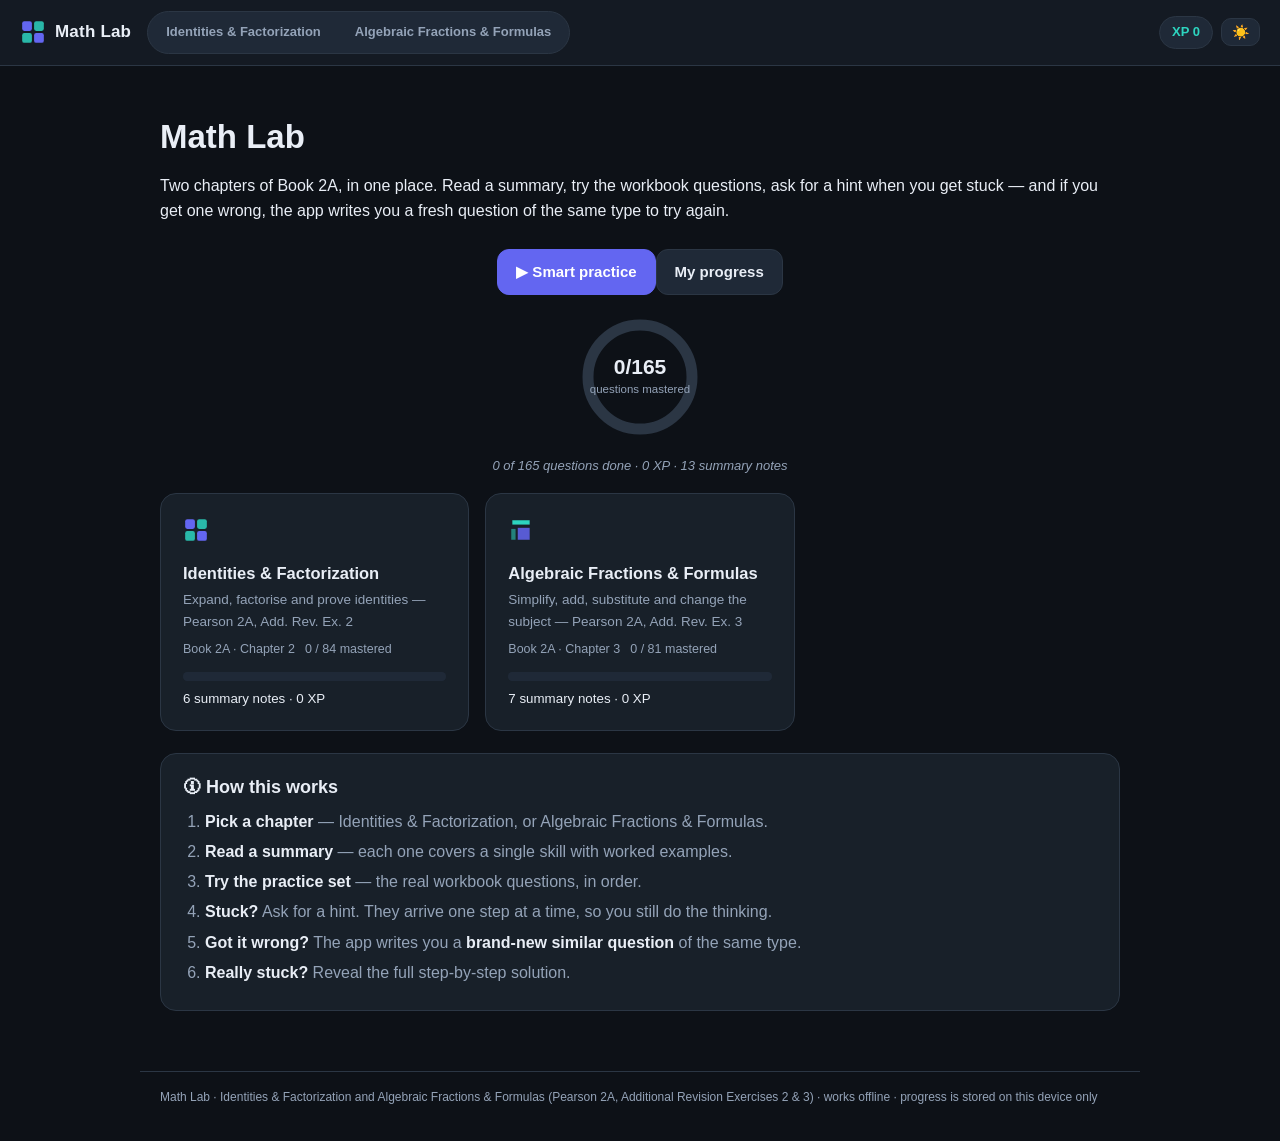
==== index.html @ 317069db "Math Lab: Identities & Factorization + Algebraic Fractions in one site Merges the two chapter apps i" ====
<!DOCTYPE html>
<html lang="en">
<head>
<meta charset="UTF-8">
<meta name="viewport" content="width=device-width, initial-scale=1.0">
<meta name="description" content="Math Lab — practise Identities &amp; Factorization and Algebraic Fractions &amp; Formulas (Pearson 2A) with summaries, hints, step-by-step solutions and auto-generated similar questions. Works completely offline.">
<title>Math Lab — Identities &amp; Algebraic Fractions</title>
<!-- generated by tools/build_single.py — edit index.dev.html + src/ instead -->
<style>@font-face{font-display:block;font-family:KaTeX_AMS;font-style:normal;font-weight:400;src:url([data-uri]) format("woff2"),url(fonts/KaTeX_AMS-Regular.woff) format("woff"),url(fonts/KaTeX_AMS-Regular.ttf) format("truetype")}@font-face{font-display:block;font-family:KaTeX_Caligraphic;font-style:normal;font-weight:700;src:url([data-uri]) format("woff2"),url(fonts/KaTeX_Caligraphic-Bold.woff) format("woff"),url(fonts/KaTeX_Caligraphic-Bold.ttf) format("truetype")}@font-face{font-display:block;font-family:KaTeX_Caligraphic;font-style:normal;font-weight:400;src:url([data-uri]) format("woff2"),url(fonts/KaTeX_Caligraphic-Regular.woff) format("woff"),url(fonts/KaTeX_Caligraphic-Regular.ttf) format("truetype")}@font-face{font-display:block;font-family:KaTeX_Fraktur;font-style:normal;font-weight:700;src:url([data-uri]) format("woff2"),url(fonts/KaTeX_Fraktur-Bold.woff) format("woff"),url(fonts/KaTeX_Fraktur-Bold.ttf) format("truetype")}@font-face{font-display:block;font-family:KaTeX_Fraktur;font-style:normal;font-weight:400;src:url([data-uri]) format("woff2"),url(fonts/KaTeX_Fraktur-Regular.woff) format("woff"),url(fonts/KaTeX_Fraktur-Regular.ttf) format("truetype")}@font-face{font-display:block;font-family:KaTeX_Main;font-style:normal;font-weight:700;src:url([data-uri]) format("woff2"),url(fonts/KaTeX_Main-Bold.woff) format("woff"),url(fonts/KaTeX_Main-Bold.ttf) format("truetype")}@font-face{font-display:block;font-family:KaTeX_Main;font-style:italic;font-weight:700;src:url([data-uri]) format("woff2"),url(fonts/KaTeX_Main-BoldItalic.woff) format("woff"),url(fonts/KaTeX_Main-BoldItalic.ttf) format("truetype")}@font-face{font-display:block;font-family:KaTeX_Main;font-style:italic;font-weight:400;src:url([data-uri]) format("woff2"),url(fonts/KaTeX_Main-Italic.woff) format("woff"),url(fonts/KaTeX_Main-Italic.ttf) format("truetype")}@font-face{font-display:block;font-family:KaTeX_Main;font-style:normal;font-weight:400;src:url([data-uri]) format("woff2"),url(fonts/KaTeX_Main-Regular.woff) format("woff"),url(fonts/KaTeX_Main-Regular.ttf) format("truetype")}@font-face{font-display:block;font-family:KaTeX_Math;font-style:italic;font-weight:700;src:url([data-uri]) format("woff2"),url(fonts/KaTeX_Math-BoldItalic.woff) format("woff"),url(fonts/KaTeX_Math-BoldItalic.ttf) format("truetype")}@font-face{font-display:block;font-family:KaTeX_Math;font-style:italic;font-weight:400;src:url([data-uri]) format("woff2"),url(fonts/KaTeX_Math-Italic.woff) format("woff"),url(fonts/KaTeX_Math-Italic.ttf) format("truetype")}@font-face{font-display:block;font-family:"KaTeX_SansSerif";font-style:normal;font-weight:700;src:url([data-uri]) format("woff2"),url(fonts/KaTeX_SansSerif-Bold.woff) format("woff"),url(fonts/KaTeX_SansSerif-Bold.ttf) format("truetype")}@font-face{font-display:block;font-family:"KaTeX_SansSerif";font-style:italic;font-weight:400;src:url([data-uri]) format("woff2"),url(fonts/KaTeX_SansSerif-Italic.woff) format("woff"),url(fonts/KaTeX_SansSerif-Italic.ttf) format("truetype")}@font-face{font-display:block;font-family:"KaTeX_SansSerif";font-style:normal;font-weight:400;src:url([data-uri]) format("woff2"),url(fonts/KaTeX_SansSerif-Regular.woff) format("woff"),url(fonts/KaTeX_SansSerif-Regular.ttf) format("truetype")}@font-face{font-display:block;font-family:KaTeX_Script;font-style:normal;font-weight:400;src:url([data-uri]) format("woff2"),url(fonts/KaTeX_Script-Regular.woff) format("woff"),url(fonts/KaTeX_Script-Regular.ttf) format("truetype")}@font-face{font-display:block;font-family:KaTeX_Size1;font-style:normal;font-weight:400;src:url([data-uri]) format("woff2"),url(fonts/KaTeX_Size1-Regular.woff) format("woff"),url(fonts/KaTeX_Size1-Regular.ttf) format("truetype")}@font-face{font-display:block;font-family:KaTeX_Size2;font-style:normal;font-weight:400;src:url([data-uri]) format("woff2"),url(fonts/KaTeX_Size2-Regular.woff) format("woff"),url(fonts/KaTeX_Size2-Regular.ttf) format("truetype")}@font-face{font-display:block;font-family:KaTeX_Size3;font-style:normal;font-weight:400;src:url([data-uri]) format("woff2"),url(fonts/KaTeX_Size3-Regular.woff) format("woff"),url(fonts/KaTeX_Size3-Regular.ttf) format("truetype")}@font-face{font-display:block;font-family:KaTeX_Size4;font-style:normal;font-weight:400;src:url([data-uri]) format("woff2"),url(fonts/KaTeX_Size4-Regular.woff) format("woff"),url(fonts/KaTeX_Size4-Regular.ttf) format("truetype")}@font-face{font-display:block;font-family:KaTeX_Typewriter;font-style:normal;font-weight:400;src:url([data-uri]) format("woff2"),url(fonts/KaTeX_Typewriter-Regular.woff) format("woff"),url(fonts/KaTeX_Typewriter-Regular.ttf) format("truetype")}.katex{font:normal 1.21em KaTeX_Main,Times New Roman,serif;line-height:1.2;position:relative;text-indent:0;text-rendering:auto}.katex *{-ms-high-contrast-adjust:none!important;border-color:currentColor}.katex .katex-version:after{content:"0.16.47"}.katex .katex-mathml{border:0;-webkit-clip-path:inset(50%);clip-path:inset(50%);height:1px;overflow:hidden;padding:0;position:absolute;width:1px}.katex .katex-html>.newline{display:block}.katex .base{position:relative;white-space:nowrap;width:-webkit-min-content;width:-moz-min-content;width:min-content}.katex .base,.katex .strut{display:inline-block}.katex .textbf{font-weight:700}.katex .textit{font-style:italic}.katex .textrm{font-family:KaTeX_Main}.katex .textsf{font-family:KaTeX_SansSerif}.katex .texttt{font-family:KaTeX_Typewriter}.katex .mathnormal{font-family:KaTeX_Math;font-style:italic}.katex .mathit{font-family:KaTeX_Main;font-style:italic}.katex .mathrm{font-style:normal}.katex .mathbf{font-family:KaTeX_Main;font-weight:700}.katex .boldsymbol{font-family:KaTeX_Math;font-style:italic;font-weight:700}.katex .amsrm,.katex .mathbb,.katex .textbb{font-family:KaTeX_AMS}.katex .mathcal{font-family:KaTeX_Caligraphic}.katex .mathfrak,.katex .textfrak{font-family:KaTeX_Fraktur}.katex .mathboldfrak,.katex .textboldfrak{font-family:KaTeX_Fraktur;font-weight:700}.katex .mathtt{font-family:KaTeX_Typewriter}.katex .mathscr,.katex .textscr{font-family:KaTeX_Script}.katex .mathsf,.katex .textsf{font-family:KaTeX_SansSerif}.katex .mathboldsf,.katex .textboldsf{font-family:KaTeX_SansSerif;font-weight:700}.katex .mathitsf,.katex .mathsfit,.katex .textitsf{font-family:KaTeX_SansSerif;font-style:italic}.katex .mainrm{font-family:KaTeX_Main;font-style:normal}.katex .vlist-t{border-collapse:collapse;display:inline-table;table-layout:fixed}.katex .vlist-r{display:table-row}.katex .vlist{display:table-cell;position:relative;vertical-align:bottom}.katex .vlist>span{display:block;height:0;position:relative}.katex .vlist>span>span{display:inline-block}.katex .vlist>span>.pstrut{overflow:hidden;width:0}.katex .vlist-t2{margin-right:-2px}.katex .vlist-s{display:table-cell;font-size:1px;min-width:2px;vertical-align:bottom;width:2px}.katex .vbox{align-items:baseline;display:inline-flex;flex-direction:column}.katex .hbox{width:100%}.katex .hbox,.katex .thinbox{display:inline-flex;flex-direction:row}.katex .thinbox{max-width:0;width:0}.katex .msupsub{text-align:left}.katex .mfrac>span>span{text-align:center}.katex .mfrac .frac-line{border-bottom-style:solid;display:inline-block;width:100%}.katex .hdashline,.katex .hline,.katex .mfrac .frac-line,.katex .overline .overline-line,.katex .rule,.katex .underline .underline-line{min-height:1px}.katex .mspace{display:inline-block}.katex .smash{display:inline;line-height:0}.katex .clap,.katex .llap,.katex .rlap{position:relative;width:0}.katex .clap>.inner,.katex .llap>.inner,.katex .rlap>.inner{position:absolute}.katex .clap>.fix,.katex .llap>.fix,.katex .rlap>.fix{display:inline-block}.katex .llap>.inner{right:0}.katex .clap>.inner,.katex .rlap>.inner{left:0}.katex .clap>.inner>span{margin-left:-50%;margin-right:50%}.katex .rule{border:0 solid;display:inline-block;position:relative}.katex .hline,.katex .overline .overline-line,.katex .underline .underline-line{border-bottom-style:solid;display:inline-block;width:100%}.katex .hdashline{border-bottom-style:dashed;display:inline-block;width:100%}.katex .sqrt>.root{margin-left:.2777777778em;margin-right:-.5555555556em}.katex .fontsize-ensurer.reset-size1.size1,.katex .sizing.reset-size1.size1{font-size:1em}.katex .fontsize-ensurer.reset-size1.size2,.katex .sizing.reset-size1.size2{font-size:1.2em}.katex .fontsize-ensurer.reset-size1.size3,.katex .sizing.reset-size1.size3{font-size:1.4em}.katex .fontsize-ensurer.reset-size1.size4,.katex .sizing.reset-size1.size4{font-size:1.6em}.katex .fontsize-ensurer.reset-size1.size5,.katex .sizing.reset-size1.size5{font-size:1.8em}.katex .fontsize-ensurer.reset-size1.size6,.katex .sizing.reset-size1.size6{font-size:2em}.katex .fontsize-ensurer.reset-size1.size7,.katex .sizing.reset-size1.size7{font-size:2.4em}.katex .fontsize-ensurer.reset-size1.size8,.katex .sizing.reset-size1.size8{font-size:2.88em}.katex .fontsize-ensurer.reset-size1.size9,.katex .sizing.reset-size1.size9{font-size:3.456em}.katex .fontsize-ensurer.reset-size1.size10,.katex .sizing.reset-size1.size10{font-size:4.148em}.katex .fontsize-ensurer.reset-size1.size11,.katex .sizing.reset-size1.size11{font-size:4.976em}.katex .fontsize-ensurer.reset-size2.size1,.katex .sizing.reset-size2.size1{font-size:.8333333333em}.katex .fontsize-ensurer.reset-size2.size2,.katex .sizing.reset-size2.size2{font-size:1em}.katex .fontsize-ensurer.reset-size2.size3,.katex .sizing.reset-size2.size3{font-size:1.1666666667em}.katex .fontsize-ensurer.reset-size2.size4,.katex .sizing.reset-size2.size4{font-size:1.3333333333em}.katex .fontsize-ensurer.reset-size2.size5,.katex .sizing.reset-size2.size5{font-size:1.5em}.katex .fontsize-ensurer.reset-size2.size6,.katex .sizing.reset-size2.size6{font-size:1.6666666667em}.katex .fontsize-ensurer.reset-size2.size7,.katex .sizing.reset-size2.size7{font-size:2em}.katex .fontsize-ensurer.reset-size2.size8,.katex .sizing.reset-size2.size8{font-size:2.4em}.katex .fontsize-ensurer.reset-size2.size9,.katex .sizing.reset-size2.size9{font-size:2.88em}.katex .fontsize-ensurer.reset-size2.size10,.katex .sizing.reset-size2.size10{font-size:3.4566666667em}.katex .fontsize-ensurer.reset-size2.size11,.katex .sizing.reset-size2.size11{font-size:4.1466666667em}.katex .fontsize-ensurer.reset-size3.size1,.katex .sizing.reset-size3.size1{font-size:.7142857143em}.katex .fontsize-ensurer.reset-size3.size2,.katex .sizing.reset-size3.size2{font-size:.8571428571em}.katex .fontsize-ensurer.reset-size3.size3,.katex .sizing.reset-size3.size3{font-size:1em}.katex .fontsize-ensurer.reset-size3.size4,.katex .sizing.reset-size3.size4{font-size:1.1428571429em}.katex .fontsize-ensurer.reset-size3.size5,.katex .sizing.reset-size3.size5{font-size:1.2857142857em}.katex .fontsize-ensurer.reset-size3.size6,.katex .sizing.reset-size3.size6{font-size:1.4285714286em}.katex .fontsize-ensurer.reset-size3.size7,.katex .sizing.reset-size3.size7{font-size:1.7142857143em}.katex .fontsize-ensurer.reset-size3.size8,.katex .sizing.reset-size3.size8{font-size:2.0571428571em}.katex .fontsize-ensurer.reset-size3.size9,.katex .sizing.reset-size3.size9{font-size:2.4685714286em}.katex .fontsize-ensurer.reset-size3.size10,.katex .sizing.reset-size3.size10{font-size:2.9628571429em}.katex .fontsize-ensurer.reset-size3.size11,.katex .sizing.reset-size3.size11{font-size:3.5542857143em}.katex .fontsize-ensurer.reset-size4.size1,.katex .sizing.reset-size4.size1{font-size:.625em}.katex .fontsize-ensurer.reset-size4.size2,.katex .sizing.reset-size4.size2{font-size:.75em}.katex .fontsize-ensurer.reset-size4.size3,.katex .sizing.reset-size4.size3{font-size:.875em}.katex .fontsize-ensurer.reset-size4.size4,.katex .sizing.reset-size4.size4{font-size:1em}.katex .fontsize-ensurer.reset-size4.size5,.katex .sizing.reset-size4.size5{font-size:1.125em}.katex .fontsize-ensurer.reset-size4.size6,.katex .sizing.reset-size4.size6{font-size:1.25em}.katex .fontsize-ensurer.reset-size4.size7,.katex .sizing.reset-size4.size7{font-size:1.5em}.katex .fontsize-ensurer.reset-size4.size8,.katex .sizing.reset-size4.size8{font-size:1.8em}.katex .fontsize-ensurer.reset-size4.size9,.katex .sizing.reset-size4.size9{font-size:2.16em}.katex .fontsize-ensurer.reset-size4.size10,.katex .sizing.reset-size4.size10{font-size:2.5925em}.katex .fontsize-ensurer.reset-size4.size11,.katex .sizing.reset-size4.size11{font-size:3.11em}.katex .fontsize-ensurer.reset-size5.size1,.katex .sizing.reset-size5.size1{font-size:.5555555556em}.katex .fontsize-ensurer.reset-size5.size2,.katex .sizing.reset-size5.size2{font-size:.6666666667em}.katex .fontsize-ensurer.reset-size5.size3,.katex .sizing.reset-size5.size3{font-size:.7777777778em}.katex .fontsize-ensurer.reset-size5.size4,.katex .sizing.reset-size5.size4{font-size:.8888888889em}.katex .fontsize-ensurer.reset-size5.size5,.katex .sizing.reset-size5.size5{font-size:1em}.katex .fontsize-ensurer.reset-size5.size6,.katex .sizing.reset-size5.size6{font-size:1.1111111111em}.katex .fontsize-ensurer.reset-size5.size7,.katex .sizing.reset-size5.size7{font-size:1.3333333333em}.katex .fontsize-ensurer.reset-size5.size8,.katex .sizing.reset-size5.size8{font-size:1.6em}.katex .fontsize-ensurer.reset-size5.size9,.katex .sizing.reset-size5.size9{font-size:1.92em}.katex .fontsize-ensurer.reset-size5.size10,.katex .sizing.reset-size5.size10{font-size:2.3044444444em}.katex .fontsize-ensurer.reset-size5.size11,.katex .sizing.reset-size5.size11{font-size:2.7644444444em}.katex .fontsize-ensurer.reset-size6.size1,.katex .sizing.reset-size6.size1{font-size:.5em}.katex .fontsize-ensurer.reset-size6.size2,.katex .sizing.reset-size6.size2{font-size:.6em}.katex .fontsize-ensurer.reset-size6.size3,.katex .sizing.reset-size6.size3{font-size:.7em}.katex .fontsize-ensurer.reset-size6.size4,.katex .sizing.reset-size6.size4{font-size:.8em}.katex .fontsize-ensurer.reset-size6.size5,.katex .sizing.reset-size6.size5{font-size:.9em}.katex .fontsize-ensurer.reset-size6.size6,.katex .sizing.reset-size6.size6{font-size:1em}.katex .fontsize-ensurer.reset-size6.size7,.katex .sizing.reset-size6.size7{font-size:1.2em}.katex .fontsize-ensurer.reset-size6.size8,.katex .sizing.reset-size6.size8{font-size:1.44em}.katex .fontsize-ensurer.reset-size6.size9,.katex .sizing.reset-size6.size9{font-size:1.728em}.katex .fontsize-ensurer.reset-size6.size10,.katex .sizing.reset-size6.size10{font-size:2.074em}.katex .fontsize-ensurer.reset-size6.size11,.katex .sizing.reset-size6.size11{font-size:2.488em}.katex .fontsize-ensurer.reset-size7.size1,.katex .sizing.reset-size7.size1{font-size:.4166666667em}.katex .fontsize-ensurer.reset-size7.size2,.katex .sizing.reset-size7.size2{font-size:.5em}.katex .fontsize-ensurer.reset-size7.size3,.katex .sizing.reset-size7.size3{font-size:.5833333333em}.katex .fontsize-ensurer.reset-size7.size4,.katex .sizing.reset-size7.size4{font-size:.6666666667em}.katex .fontsize-ensurer.reset-size7.size5,.katex .sizing.reset-size7.size5{font-size:.75em}.katex .fontsize-ensurer.reset-size7.size6,.katex .sizing.reset-size7.size6{font-size:.8333333333em}.katex .fontsize-ensurer.reset-size7.size7,.katex .sizing.reset-size7.size7{font-size:1em}.katex .fontsize-ensurer.reset-size7.size8,.katex .sizing.reset-size7.size8{font-size:1.2em}.katex .fontsize-ensurer.reset-size7.size9,.katex .sizing.reset-size7.size9{font-size:1.44em}.katex .fontsize-ensurer.reset-size7.size10,.katex .sizing.reset-size7.size10{font-size:1.7283333333em}.katex .fontsize-ensurer.reset-size7.size11,.katex .sizing.reset-size7.size11{font-size:2.0733333333em}.katex .fontsize-ensurer.reset-size8.size1,.katex .sizing.reset-size8.size1{font-size:.3472222222em}.katex .fontsize-ensurer.reset-size8.size2,.katex .sizing.reset-size8.size2{font-size:.4166666667em}.katex .fontsize-ensurer.reset-size8.size3,.katex .sizing.reset-size8.size3{font-size:.4861111111em}.katex .fontsize-ensurer.reset-size8.size4,.katex .sizing.reset-size8.size4{font-size:.5555555556em}.katex .fontsize-ensurer.reset-size8.size5,.katex .sizing.reset-size8.size5{font-size:.625em}.katex .fontsize-ensurer.reset-size8.size6,.katex .sizing.reset-size8.size6{font-size:.6944444444em}.katex .fontsize-ensurer.reset-size8.size7,.katex .sizing.reset-size8.size7{font-size:.8333333333em}.katex .fontsize-ensurer.reset-size8.size8,.katex .sizing.reset-size8.size8{font-size:1em}.katex .fontsize-ensurer.reset-size8.size9,.katex .sizing.reset-size8.size9{font-size:1.2em}.katex .fontsize-ensurer.reset-size8.size10,.katex .sizing.reset-size8.size10{font-size:1.4402777778em}.katex .fontsize-ensurer.reset-size8.size11,.katex .sizing.reset-size8.size11{font-size:1.7277777778em}.katex .fontsize-ensurer.reset-size9.size1,.katex .sizing.reset-size9.size1{font-size:.2893518519em}.katex .fontsize-ensurer.reset-size9.size2,.katex .sizing.reset-size9.size2{font-size:.3472222222em}.katex .fontsize-ensurer.reset-size9.size3,.katex .sizing.reset-size9.size3{font-size:.4050925926em}.katex .fontsize-ensurer.reset-size9.size4,.katex .sizing.reset-size9.size4{font-size:.462962963em}.katex .fontsize-ensurer.reset-size9.size5,.katex .sizing.reset-size9.size5{font-size:.5208333333em}.katex .fontsize-ensurer.reset-size9.size6,.katex .sizing.reset-size9.size6{font-size:.5787037037em}.katex .fontsize-ensurer.reset-size9.size7,.katex .sizing.reset-size9.size7{font-size:.6944444444em}.katex .fontsize-ensurer.reset-size9.size8,.katex .sizing.reset-size9.size8{font-size:.8333333333em}.katex .fontsize-ensurer.reset-size9.size9,.katex .sizing.reset-size9.size9{font-size:1em}.katex .fontsize-ensurer.reset-size9.size10,.katex .sizing.reset-size9.size10{font-size:1.2002314815em}.katex .fontsize-ensurer.reset-size9.size11,.katex .sizing.reset-size9.size11{font-size:1.4398148148em}.katex .fontsize-ensurer.reset-size10.size1,.katex .sizing.reset-size10.size1{font-size:.2410800386em}.katex .fontsize-ensurer.reset-size10.size2,.katex .sizing.reset-size10.size2{font-size:.2892960463em}.katex .fontsize-ensurer.reset-size10.size3,.katex .sizing.reset-size10.size3{font-size:.337512054em}.katex .fontsize-ensurer.reset-size10.size4,.katex .sizing.reset-size10.size4{font-size:.3857280617em}.katex .fontsize-ensurer.reset-size10.size5,.katex .sizing.reset-size10.size5{font-size:.4339440694em}.katex .fontsize-ensurer.reset-size10.size6,.katex .sizing.reset-size10.size6{font-size:.4821600771em}.katex .fontsize-ensurer.reset-size10.size7,.katex .sizing.reset-size10.size7{font-size:.5785920926em}.katex .fontsize-ensurer.reset-size10.size8,.katex .sizing.reset-size10.size8{font-size:.6943105111em}.katex .fontsize-ensurer.reset-size10.size9,.katex .sizing.reset-size10.size9{font-size:.8331726133em}.katex .fontsize-ensurer.reset-size10.size10,.katex .sizing.reset-size10.size10{font-size:1em}.katex .fontsize-ensurer.reset-size10.size11,.katex .sizing.reset-size10.size11{font-size:1.1996142719em}.katex .fontsize-ensurer.reset-size11.size1,.katex .sizing.reset-size11.size1{font-size:.2009646302em}.katex .fontsize-ensurer.reset-size11.size2,.katex .sizing.reset-size11.size2{font-size:.2411575563em}.katex .fontsize-ensurer.reset-size11.size3,.katex .sizing.reset-size11.size3{font-size:.2813504823em}.katex .fontsize-ensurer.reset-size11.size4,.katex .sizing.reset-size11.size4{font-size:.3215434084em}.katex .fontsize-ensurer.reset-size11.size5,.katex .sizing.reset-size11.size5{font-size:.3617363344em}.katex .fontsize-ensurer.reset-size11.size6,.katex .sizing.reset-size11.size6{font-size:.4019292605em}.katex .fontsize-ensurer.reset-size11.size7,.katex .sizing.reset-size11.size7{font-size:.4823151125em}.katex .fontsize-ensurer.reset-size11.size8,.katex .sizing.reset-size11.size8{font-size:.578778135em}.katex .fontsize-ensurer.reset-size11.size9,.katex .sizing.reset-size11.size9{font-size:.6945337621em}.katex .fontsize-ensurer.reset-size11.size10,.katex .sizing.reset-size11.size10{font-size:.8336012862em}.katex .fontsize-ensurer.reset-size11.size11,.katex .sizing.reset-size11.size11{font-size:1em}.katex .delimsizing.size1{font-family:KaTeX_Size1}.katex .delimsizing.size2{font-family:KaTeX_Size2}.katex .delimsizing.size3{font-family:KaTeX_Size3}.katex .delimsizing.size4{font-family:KaTeX_Size4}.katex .delimsizing.mult .delim-size1>span{font-family:KaTeX_Size1}.katex .delimsizing.mult .delim-size4>span{font-family:KaTeX_Size4}.katex .nulldelimiter{display:inline-block;width:.12em}.katex .delimcenter,.katex .op-symbol{position:relative}.katex .op-symbol.small-op{font-family:KaTeX_Size1}.katex .op-symbol.large-op{font-family:KaTeX_Size2}.katex .accent>.vlist-t,.katex .op-limits>.vlist-t{text-align:center}.katex .accent .accent-body{position:relative}.katex .accent .accent-body:not(.accent-full){width:0}.katex .overlay{display:block}.katex .mtable .vertical-separator{display:inline-block;min-width:1px}.katex .mtable .arraycolsep{display:inline-block}.katex .mtable .col-align-c>.vlist-t{text-align:center}.katex .mtable .col-align-l>.vlist-t{text-align:left}.katex .mtable .col-align-r>.vlist-t{text-align:right}.katex .svg-align{text-align:left}.katex svg{fill:currentColor;stroke:currentColor;display:block;height:inherit;position:absolute;width:100%}.katex svg path{stroke:none}.katex svg{fill-rule:nonzero;fill-opacity:1;stroke-width:1;stroke-linecap:butt;stroke-linejoin:miter;stroke-miterlimit:4;stroke-dasharray:none;stroke-dashoffset:0;stroke-opacity:1}.katex img{border-style:none;max-height:none;max-width:none;min-height:0;min-width:0}.katex .stretchy{display:block;overflow:hidden;position:relative;width:100%}.katex .stretchy:after,.katex .stretchy:before{content:""}.katex .hide-tail{overflow:hidden;position:relative;width:100%}.katex .halfarrow-left{left:0;overflow:hidden;position:absolute;width:50.2%}.katex .halfarrow-right{overflow:hidden;position:absolute;right:0;width:50.2%}.katex .brace-left{left:0;overflow:hidden;position:absolute;width:25.1%}.katex .brace-center{left:25%;overflow:hidden;position:absolute;width:50%}.katex .brace-right{overflow:hidden;position:absolute;right:0;width:25.1%}.katex .x-arrow-pad{padding:0 .5em}.katex .cd-arrow-pad{padding:0 .55556em 0 .27778em}.katex .mover,.katex .munder,.katex .x-arrow{text-align:center}.katex .boxpad{padding:0 .3em}.katex .fbox,.katex .fcolorbox{border:.04em solid;box-sizing:border-box}.katex .cancel-pad{padding:0 .2em}.katex .cancel-lap{margin-left:-.2em;margin-right:-.2em}.katex .sout{border-bottom-style:solid;border-bottom-width:.08em}.katex .angl{border-right:.049em solid;border-top:.049em solid;box-sizing:border-box;margin-right:.03889em}.katex .anglpad{padding:0 .03889em}.katex .eqn-num:before{content:"(" counter(katexEqnNo) ")";counter-increment:katexEqnNo}.katex .mml-eqn-num:before{content:"(" counter(mmlEqnNo) ")";counter-increment:mmlEqnNo}.katex .mtr-glue{width:50%}.katex .cd-vert-arrow{display:inline-block;position:relative}.katex .cd-label-left{display:inline-block;position:absolute;right:calc(50% + .3em);text-align:left}.katex .cd-label-right{display:inline-block;left:calc(50% + .3em);position:absolute;text-align:right}.katex-display{display:block;margin:1em 0;text-align:center}.katex-display>.katex{display:block;text-align:center;white-space:nowrap}.katex-display>.katex>.katex-html{display:block;position:relative}.katex-display>.katex>.katex-html>.tag{position:absolute;right:0}.katex-display.leqno>.katex>.katex-html>.tag{left:0;right:auto}.katex-display.fleqn>.katex{padding-left:2em;text-align:left}body{counter-reset:katexEqnNo mmlEqnNo}
</style>
<style>/* ==================== Fraction Lab styles ==================== */
:root {
  --bg: #0d1117; --bg2: #141a23; --card: #182029; --card2: #1f2937;
  --fg: #e9eef6; --fg2: #94a3b8; --line: #2b3644;
  --acc: #6366f1; --acc2: #2dd4bf; --ok: #34d399; --bad: #fb7185; --warn: #fbbf24;
  --radius: 16px;
}
[data-theme="light"] {
  --bg: #f3f6fb; --bg2: #ffffff; --card: #ffffff; --card2: #eef2f9;
  --fg: #17212f; --fg2: #5a6b82; --line: #dbe3ef;
  --acc: #4f46e5; --acc2: #0d9488; --ok: #059669; --bad: #e11d48; --warn: #b45309;
}
* { box-sizing: border-box; }
html, body { margin: 0; padding: 0; }
body {
  background: var(--bg); color: var(--fg);
  font-family: -apple-system, "SF Pro Text", "Segoe UI", "PingFang HK", "Helvetica Neue", Arial, sans-serif;
  line-height: 1.58; min-height: 100vh;
  -webkit-font-smoothing: antialiased;
}
a { color: var(--acc2); text-decoration: none; }
strong { color: var(--fg); }
h1, h2, h3 { line-height: 1.25; }

/* ---------- top bar ---------- */
.topbar {
  display: flex; align-items: center; gap: 16px;
  padding: 11px 20px; background: var(--bg2);
  border-bottom: 1px solid var(--line);
  position: sticky; top: 0; z-index: 20;
}
.logo { display: flex; align-items: center; gap: 9px; font-weight: 800; font-size: 17px; color: var(--fg); letter-spacing: .2px; flex-shrink: 0; }
.topnav { display: flex; gap: 3px; flex: 1; overflow-x: auto; }
.navlink { padding: 7px 13px; border-radius: 10px; color: var(--fg2); font-weight: 600; font-size: 14px; white-space: nowrap; }
.navlink:hover { color: var(--fg); background: var(--card2); }
.navlink.active { color: var(--fg); background: var(--card2); }
.topright { display: flex; align-items: center; gap: 8px; }
.chip { background: var(--card2); border: 1px solid var(--line); padding: 5px 12px; border-radius: 99px; font-weight: 700; font-size: 13px; color: var(--acc2); white-space: nowrap; }
.theme-btn { background: var(--card2); border: 1px solid var(--line); border-radius: 10px; padding: 5px 10px; cursor: pointer; font-size: 14px; color: var(--fg); }
.theme-btn:hover { border-color: var(--acc); }

/* ---------- layout ---------- */
.content { max-width: 1000px; margin: 0 auto; padding: 24px 20px 60px; }
.foot { max-width: 1000px; margin: 0 auto; padding: 16px 20px 34px; color: var(--fg2); font-size: 12px; border-top: 1px solid var(--line); }

/* ---------- buttons ---------- */
.btn {
  background: var(--card2); color: var(--fg); border: 1px solid var(--line);
  padding: 10px 18px; border-radius: 12px; font-size: 15px; font-weight: 600;
  cursor: pointer; transition: transform .06s, filter .15s, border-color .15s;
  font-family: inherit;
}
.btn:hover { filter: brightness(1.12); border-color: var(--acc); }
.btn:active { transform: scale(.97); }
.btn.primary { background: var(--acc); border-color: var(--acc); color: #fff; }
.btn.teal { background: var(--acc2); border-color: var(--acc2); color: #05231f; }
.btn.big { font-size: 16.5px; padding: 13px 24px; }
.btn.small { padding: 7px 13px; font-size: 13.5px; }
.btn.ghost { background: transparent; }
.btn.yes { border-color: var(--ok); color: var(--ok); background: transparent; }
.btn.no { border-color: var(--bad); color: var(--bad); background: transparent; }
.btn.hint { border-color: var(--warn); color: var(--warn); background: transparent; }
.btn:disabled { opacity: .45; cursor: default; filter: none; border-color: var(--line); }
.btn-row { display: flex; gap: 10px; flex-wrap: wrap; margin-top: 14px; }

/* ---------- hero / home ---------- */
.hero { padding: 26px 0 6px; }
.hero h1 { font-size: 33px; margin: 0 0 10px; }
.hero-sub { color: var(--fg2); font-size: 17px; max-width: 640px; margin: 0 0 18px; }
@media (max-width: 700px) { .hero h1 { font-size: 26px; } .hero-sub { font-size: 15.5px; } }
.home-ring { text-align: center; color: var(--fg2); font-size: 13px; margin: 6px 0 4px; }
.home-cols { display: grid; grid-template-columns: 1fr 1fr; gap: 18px; margin-top: 22px; }
@media (max-width: 760px) { .home-cols { grid-template-columns: 1fr; } }
.how { margin-top: 22px; }
.how ol { color: var(--fg2); padding-left: 22px; margin: 8px 0 0; }
.how li { margin-bottom: 5px; }
.how li b { color: var(--fg); }

/* ---------- cards ---------- */
.card { background: var(--card); border: 1px solid var(--line); border-radius: var(--radius); padding: 20px 22px; }
.card h2 { margin: 2px 0 10px; font-size: 18px; }
.list-row { display: flex; gap: 12px; align-items: flex-start; padding: 10px 8px; border-radius: 11px; color: var(--fg); }
.list-row:hover { background: var(--card2); }
.list-row .ic { font-size: 20px; margin-top: 1px; flex-shrink: 0; }
.list-row small { color: var(--fg2); font-size: 13px; }
.list-row .nm { font-weight: 700; font-size: 14.5px; }

/* ---------- level pills ---------- */
.set-lvl { display: inline-block; font-size: 11px; font-weight: 800; padding: 3px 9px; border-radius: 99px; letter-spacing: .3px; }
.lvl1 { background: color-mix(in srgb, var(--acc2) 18%, transparent); color: var(--acc2); }
.lvl2 { background: color-mix(in srgb, var(--bad) 16%, transparent); color: var(--bad); }

/* ---------- learn ---------- */
.page-title { font-size: 26px; margin: 4px 0 4px; }
.backlink { font-size: 14px; font-weight: 600; }
.page-sub { color: var(--fg2); margin-top: 2px; }
.learn-grid { display: grid; grid-template-columns: repeat(auto-fill, minmax(285px, 1fr)); gap: 16px; margin-top: 16px; }
.learn-card { display: block; color: var(--fg); transition: transform .1s, border-color .15s; }
.learn-card:hover { transform: translateY(-2px); border-color: var(--acc); }
.learn-card h3 { margin: 8px 0 6px; font-size: 16.5px; }
.learn-card p { color: var(--fg2); font-size: 13.5px; margin: 0 0 8px; }
.learn-ic { font-size: 26px; }
.learn-nav { display: flex; justify-content: space-between; gap: 12px; margin-top: 26px; }
.note-h { color: var(--acc2); margin: 22px 0 2px; font-size: 16px; }
.note-p { color: var(--fg); margin: 4px 0; }
.note-p.muted { color: var(--fg2); }
.formula {
  background: var(--card2); border: 1px solid var(--line); border-left: 4px solid var(--acc2);
  padding: 12px 18px; border-radius: 11px; font-size: 18px; margin: 10px 0; overflow-x: auto;
}
.example { background: var(--card2); border-radius: 11px; padding: 12px 16px; margin: 12px 0; border: 1px solid var(--line); }
.ex-label { font-size: 11px; font-weight: 800; text-transform: uppercase; letter-spacing: .9px; color: var(--acc2); margin-bottom: 5px; }

/* ---------- practice grid ---------- */
.prac-grid { display: grid; grid-template-columns: repeat(auto-fill, minmax(300px, 1fr)); gap: 16px; margin-top: 18px; }
.set-card { display: block; color: var(--fg); transition: transform .1s, border-color .15s; }
.set-card:hover { transform: translateY(-2px); border-color: var(--acc); }
.set-card h3 { margin: 6px 0 6px; font-size: 16.5px; }
.set-card p { color: var(--fg2); font-size: 13.5px; margin: 0 0 10px; }
.set-meta { display: flex; align-items: center; gap: 10px; font-size: 12.5px; color: var(--fg2); }
.qgrid { display: grid; grid-template-columns: repeat(auto-fill, minmax(155px, 1fr)); gap: 10px; margin-top: 16px; }
.qcell { background: var(--card); border: 1.5px solid var(--line); border-radius: 12px; padding: 13px; color: var(--fg); font-weight: 700; font-size: 15px; text-align: left; cursor: pointer; font-family: inherit; }
.qcell:hover { border-color: var(--acc); }
.qcell.done { border-color: color-mix(in srgb, var(--ok) 55%, transparent); }
.qcell.tried { border-color: color-mix(in srgb, var(--warn) 55%, transparent); }
.qn { display: block; margin-bottom: 5px; }
.mini-preview { display: block; font-weight: 400; font-size: 12.5px; color: var(--fg2); overflow: hidden; text-overflow: ellipsis; white-space: nowrap; }
.badge { font-size: 11px; font-weight: 700; padding: 2px 8px; border-radius: 99px; }
.badge.ok { background: color-mix(in srgb, var(--ok) 16%, transparent); color: var(--ok); }
.badge.mid { background: color-mix(in srgb, var(--acc2) 16%, transparent); color: var(--acc2); }
.badge.bad { background: color-mix(in srgb, var(--warn) 16%, transparent); color: var(--warn); }

/* ---------- question view ---------- */
.qwrap { max-width: 800px; margin: 0 auto; }
.crumb { color: var(--fg2); font-size: 13.5px; margin-bottom: 10px; }
.qcard { padding: 26px 30px; }
@media (max-width: 620px) { .qcard { padding: 20px 17px; } }
.skill-tag { display: inline-block; font-size: 11.5px; font-weight: 700; letter-spacing: .4px; color: var(--acc2); background: color-mix(in srgb, var(--acc2) 14%, transparent); padding: 4px 11px; border-radius: 99px; margin-bottom: 12px; }
.sim-banner { background: color-mix(in srgb, var(--acc) 16%, transparent); border: 1px solid var(--acc); padding: 10px 14px; border-radius: 12px; margin-bottom: 14px; font-size: 14.5px; }
.retry-banner { background: color-mix(in srgb, var(--warn) 12%, transparent); border: 1px solid color-mix(in srgb, var(--warn) 50%, transparent); padding: 9px 14px; border-radius: 12px; margin-bottom: 14px; font-size: 14px; }
.qtext { margin: 8px 0 6px; }
.qctx { color: var(--fg2); font-size: 15.5px; margin: 0 0 10px; }
.qdir { font-size: 15.5px; margin: 0 0 4px; }
.qmath { font-size: 1.5em; margin: 12px 0 6px; overflow-x: auto; padding: 3px 0; }
.answer-zone { margin-top: 16px; }

/* answer inputs */
.mcq-list { display: grid; grid-template-columns: 1fr 1fr; gap: 10px; }
@media (max-width: 620px) { .mcq-list { grid-template-columns: 1fr; } }
.mcq-opt { text-align: left; background: var(--card2); border: 1.5px solid var(--line); color: var(--fg); padding: 13px 16px; border-radius: 12px; cursor: pointer; font-size: 16px; font-family: inherit; }
.mcq-opt:hover:not(:disabled) { border-color: var(--acc); }
.mcq-opt:disabled { cursor: default; }
.mcq-opt.picked-wrong { border-color: var(--bad); background: color-mix(in srgb, var(--bad) 10%, transparent); }
.mcq-opt.reveal-ok { border-color: var(--ok); background: color-mix(in srgb, var(--ok) 12%, transparent); }
.opt-letter { font-weight: 800; color: var(--acc2); margin-right: 9px; }
.ans-row { display: flex; gap: 10px; align-items: center; flex-wrap: wrap; }
.textin-box { display: flex; flex-direction: column; gap: 9px; max-width: 600px; }
.ans-in { padding: 12px 15px; font-size: 17px; border-radius: 12px; border: 1.5px solid var(--line); background: var(--bg2); color: var(--fg); font-family: ui-monospace, "SF Mono", Menlo, Consolas, monospace; width: 100%; }
.ans-in:focus { outline: none; border-color: var(--acc); }
.preview { min-height: 46px; background: var(--card2); border: 1px dashed var(--line); border-radius: 11px; padding: 9px 14px; font-size: 15px; color: var(--fg2); display: flex; align-items: center; }
.tips { font-size: 12.5px; color: var(--fg2); margin-top: 4px; }

/* hints & feedback */
.hint-zone { margin-top: 4px; }
.hint { background: color-mix(in srgb, var(--warn) 9%, transparent); border: 1px solid color-mix(in srgb, var(--warn) 45%, transparent); padding: 10px 14px; border-radius: 12px; margin: 8px 0; font-size: 15px; animation: pop .22s; }
.feedback { margin-top: 12px; }
.fb { border-radius: 14px; padding: 16px 18px; animation: pop .22s; }
.fb-ok { background: color-mix(in srgb, var(--ok) 10%, transparent); border: 1px solid color-mix(in srgb, var(--ok) 45%, transparent); }
.fb-bad { background: color-mix(in srgb, var(--bad) 8%, transparent); border: 1px solid color-mix(in srgb, var(--bad) 40%, transparent); }
.fb-title { font-weight: 800; font-size: 16.5px; margin-bottom: 3px; }
.fb-sub { color: var(--fg2); font-size: 13.5px; margin: 8px 0 0; }
.fb-ans { margin-top: 10px; font-size: 17px; }
@keyframes pop { from { opacity: 0; transform: translateY(5px); } to { opacity: 1; transform: none; } }

/* steps */
.step-zone { margin-top: 14px; }
.steps-box { background: var(--card2); border: 1px solid var(--line); border-radius: 14px; padding: 16px 20px; }
.steps-title { font-size: 11px; font-weight: 800; letter-spacing: 1px; text-transform: uppercase; color: var(--acc2); margin-bottom: 6px; }
.step { border-left: 3px solid var(--acc); padding: 6px 0 6px 14px; margin: 10px 0; animation: pop .22s; }
.step-note { color: var(--fg2); font-size: 13.5px; }

/* progress dots */
.setbar { display: flex; gap: 7px; justify-content: center; margin-top: 18px; flex-wrap: wrap; }
.dot { width: 31px; height: 31px; border-radius: 50%; display: flex; align-items: center; justify-content: center; font-size: 12px; font-weight: 700; background: var(--card2); border: 1px solid var(--line); color: var(--fg2); }
.dot:hover { border-color: var(--acc); color: var(--fg); }
.dot.done { background: color-mix(in srgb, var(--ok) 18%, transparent); color: var(--ok); border-color: var(--ok); }
.dot.tried { border-color: color-mix(in srgb, var(--warn) 55%, transparent); color: var(--warn); }
.dot.cur { border-color: var(--acc); color: var(--fg); box-shadow: 0 0 0 2px color-mix(in srgb, var(--acc) 40%, transparent); }

/* ---------- progress page ---------- */
.prog-top { display: grid; grid-template-columns: repeat(4, 1fr); gap: 14px; margin: 14px 0; }
@media (max-width: 720px) { .prog-top { grid-template-columns: repeat(2, 1fr); } }
.stat { text-align: center; background: var(--card2); border: 1px solid var(--line); border-radius: 13px; padding: 14px 8px; }
.stat-num { font-size: 30px; font-weight: 800; color: var(--acc2); }
.stat-lbl { color: var(--fg2); font-size: 12.5px; }
.skill-row { display: grid; grid-template-columns: 210px 1fr 84px; gap: 12px; align-items: center; padding: 7px 0; }
@media (max-width: 620px) { .skill-row { grid-template-columns: 1fr; gap: 2px; } }
.skill-name { font-size: 14px; }
.skill-val { font-size: 12.5px; color: var(--fg2); text-align: right; }
progress { width: 100%; height: 9px; -webkit-appearance: none; appearance: none; border: none; border-radius: 99px; overflow: hidden; background: var(--card2); }
progress::-webkit-progress-bar { background: var(--card2); border-radius: 99px; }
progress::-webkit-progress-value { background: linear-gradient(90deg, var(--acc), var(--acc2)); border-radius: 99px; }
progress::-moz-progress-bar { background: var(--acc2); border-radius: 99px; }

/* ---------- math ---------- */
.katex { font-size: 1.06em; }
.qmath .katex { font-size: 1.02em; }
.math-display { margin: 12px 0; overflow-x: auto; padding: 2px 0; }
.math-display .katex-display { margin: 6px 0; }
.formula .katex { font-size: 1.05em; }
.katex-error { color: var(--bad); font-family: ui-monospace, monospace; font-size: .9em; }

/* ==========================================================================
   Identity chapter — widgets that only it uses
   (the merged sheet is built on the Fraction Lab design tokens, so these
   reuse the same variables rather than introducing new ones)
   ========================================================================== */

/* "find the constants" questions: A = ___, B = ___ */
.const-row { display: flex; gap: 14px; align-items: center; flex-wrap: wrap; }
.const-lab { display: flex; align-items: center; gap: 8px; font-size: 17px; }
.const-in {
  width: 92px; padding: 10px 12px; font-size: 17px; border-radius: 11px;
  border: 1.5px solid var(--line); background: var(--bg2); color: var(--fg);
  text-align: center; font-family: ui-monospace, "SF Mono", Menlo, Consolas, monospace;
}
.const-in.wide { width: 180px; text-align: left; }
.const-in:focus { outline: none; border-color: var(--acc); }

/* free-text answers (e.g. "state whether it is an identity, and why") */
.text-in {
  width: 100%; padding: 13px 15px; font-size: 17px; border-radius: 12px;
  border: 1.5px solid var(--line); background: var(--bg2); color: var(--fg);
  font-family: ui-monospace, "SF Mono", Menlo, Consolas, monospace;
}
.text-in:focus { outline: none; border-color: var(--acc); }

/* inline maths inside a paragraph */
.math-inline { white-space: nowrap; }

/* the Identity chapter labels solved cells "solved"; Fraction Lab uses "done" */
.qcell.solved { background: color-mix(in srgb, var(--ok) 12%, transparent); border-color: var(--ok); }
.qcell.solved .qn { color: var(--ok); }

/* reset-progress button */
.btn.danger { color: var(--bad); border-color: color-mix(in srgb, var(--bad) 45%, transparent); }
.btn.danger:hover { background: color-mix(in srgb, var(--bad) 12%, transparent); }

/* hero strip on the chapter home page */
.home-top { display: flex; justify-content: center; padding: 10px 0 4px; }

/* XP chip — same look as Fraction Lab's .chip */
.xp-chip {
  background: var(--card2); border: 1px solid var(--line); padding: 5px 12px;
  border-radius: 99px; font-weight: 700; font-size: 13px; color: var(--acc2);
  white-space: nowrap;
}

/* summary-note body copy */
.learn-body { font-size: 15.5px; line-height: 1.75; color: var(--fg); }
.learn-body p { margin: 0 0 12px; }
.learn-body strong { color: var(--fg); }
.learn-body em { color: var(--fg2); }

/* ==========================================================================
   Shell — chapter switcher shared by both chapters
   ========================================================================== */
.chap-switch { display: flex; gap: 6px; background: var(--card2); border: 1px solid var(--line); padding: 4px; border-radius: 99px; }
.chap-pill {
  padding: 6px 14px; border-radius: 99px; font-size: 13px; font-weight: 700;
  color: var(--fg2); white-space: nowrap; transition: background .15s, color .15s;
}
.chap-pill:hover { color: var(--fg); }
.chap-pill.on { background: var(--acc); color: #fff; }
.chapter-host { display: contents; }

@media (max-width: 780px) {
  .chap-switch { display: none; }
}
</style>
</head>
<body>
<div id="app"></div>
<script>!function(e,t){"object"==typeof exports&&"object"==typeof module?module.exports=t():"function"==typeof define&&define.amd?define([],t):"object"==typeof exports?exports.katex=t():e.katex=t()}("undefined"!=typeof self?self:this,function(){return function(){"use strict";var e={d:function(t,r){for(var n in r)e.o(r,n)&&!e.o(t,n)&&Object.defineProperty(t,n,{enumerable:!0,get:r[n]})},o:function(e,t){return Object.prototype.hasOwnProperty.call(e,t)}},t={};e.d(t,{default:function(){return ko}});class r extends Error{constructor(e,t){let n,o,s="KaTeX parse error: "+e;const i=t&&t.loc;if(i&&i.start<=i.end){const e=i.lexer.input;n=i.start,o=i.end,n===e.length?s+=" at end of input: ":s+=" at position "+(n+1)+": ";const t=e.slice(n,o).replace(/[^]/g,"$&\u0332");let r,l;r=n>15?"\u2026"+e.slice(n-15,n):e.slice(0,n),l=o+15<e.length?e.slice(o,o+15)+"\u2026":e.slice(o),s+=r+t+l}super(s),this.name="ParseError",this.position=void 0,this.length=void 0,this.rawMessage=void 0,Object.setPrototypeOf(this,r.prototype),this.position=n,null!=n&&null!=o&&(this.length=o-n),this.rawMessage=e}}var n=r;const o=/([A-Z])/g,s=e=>e.replace(o,"-$1").toLowerCase(),i={"&":"&amp;",">":"&gt;","<":"&lt;",'"':"&quot;","'":"&#x27;"},l=/[&><"']/g,a=e=>String(e).replace(l,e=>i[e]),c=e=>"ordgroup"===e.type||"color"===e.type?1===e.body.length?c(e.body[0]):e:"font"===e.type?c(e.body):e,h=new Set(["mathord","textord","atom"]),m=e=>h.has(c(e).type),u={displayMode:{type:"boolean",description:"Render math in display mode, which puts the math in display style (so \\int and \\sum are large, for example), and centers the math on the page on its own line.",cli:"-d, --display-mode"},output:{type:{enum:["htmlAndMathml","html","mathml"]},description:"Determines the markup language of the output.",cli:"-F, --format <type>"},leqno:{type:"boolean",description:"Render display math in leqno style (left-justified tags)."},fleqn:{type:"boolean",description:"Render display math flush left."},throwOnError:{type:"boolean",default:!0,cli:"-t, --no-throw-on-error",cliDescription:"Render errors (in the color given by --error-color) instead of throwing a ParseError exception when encountering an error."},errorColor:{type:"string",default:"#cc0000",cli:"-c, --error-color <color>",cliDescription:"A color string given in the format 'rgb' or 'rrggbb' (no #). This option determines the color of errors rendered by the -t option.",cliProcessor:e=>"#"+e},macros:{type:"object",cli:"-m, --macro <def>",cliDescription:"Define custom macro of the form '\\foo:expansion' (use multiple -m arguments for multiple macros).",cliDefault:[],cliProcessor:(e,t)=>(t.push(e),t)},minRuleThickness:{type:"number",description:"Specifies a minimum thickness, in ems, for fraction lines, `\\sqrt` top lines, `{array}` vertical lines, `\\hline`, `\\hdashline`, `\\underline`, `\\overline`, and the borders of `\\fbox`, `\\boxed`, and `\\fcolorbox`.",processor:e=>Math.max(0,e),cli:"--min-rule-thickness <size>",cliProcessor:parseFloat},colorIsTextColor:{type:"boolean",description:"Makes \\color behave like LaTeX's 2-argument \\textcolor, instead of LaTeX's one-argument \\color mode change.",cli:"-b, --color-is-text-color"},strict:{type:[{enum:["warn","ignore","error"]},"boolean","function"],description:"Turn on strict / LaTeX faithfulness mode, which throws an error if the input uses features that are not supported by LaTeX.",cli:"-S, --strict",cliDefault:!1},trust:{type:["boolean","function"],description:"Trust the input, enabling all HTML features such as \\url.",cli:"-T, --trust"},maxSize:{type:"number",default:1/0,description:"If non-zero, all user-specified sizes, e.g. in \\rule{500em}{500em}, will be capped to maxSize ems. Otherwise, elements and spaces can be arbitrarily large",processor:e=>Math.max(0,e),cli:"-s, --max-size <n>",cliProcessor:parseInt},maxExpand:{type:"number",default:1e3,description:"Limit the number of macro expansions to the specified number, to prevent e.g. infinite macro loops. If set to Infinity, the macro expander will try to fully expand as in LaTeX.",processor:e=>Math.max(0,e),cli:"-e, --max-expand <n>",cliProcessor:e=>"Infinity"===e?1/0:parseInt(e)},globalGroup:{type:"boolean",cli:!1}};function p(e){if(void 0!==e.default)return e.default;return function(e){if("string"!=typeof e)return e.enum[0];switch(e){case"boolean":return!1;case"string":return"";case"number":return 0;case"object":return{};default:throw new Error("Unexpected schema type; settings must declare an explicit default.")}}(Array.isArray(e.type)?e.type[0]:e.type)}function d(e,t,r,n){const o=r[t];e[t]=void 0!==o?n.processor?n.processor(o):o:p(n)}class g{constructor(e){void 0===e&&(e={}),this.displayMode=void 0,this.output=void 0,this.leqno=void 0,this.fleqn=void 0,this.throwOnError=void 0,this.errorColor=void 0,this.macros=void 0,this.minRuleThickness=void 0,this.colorIsTextColor=void 0,this.strict=void 0,this.trust=void 0,this.maxSize=void 0,this.maxExpand=void 0,this.globalGroup=void 0,e=e||{};for(const t of Object.keys(u)){const r=u[t];r&&d(this,t,e,r)}}reportNonstrict(e,t,r){let o=this.strict;if("function"==typeof o&&(o=o(e,t,r)),o&&"ignore"!==o){if(!0===o||"error"===o)throw new n("LaTeX-incompatible input and strict mode is set to 'error': "+t+" ["+e+"]",r);"warn"===o?"undefined"!=typeof console&&console.warn("LaTeX-incompatible input and strict mode is set to 'warn': "+t+" ["+e+"]"):"undefined"!=typeof console&&console.warn("LaTeX-incompatible input and strict mode is set to unrecognized '"+o+"': "+t+" ["+e+"]")}}useStrictBehavior(e,t,r){let n=this.strict;if("function"==typeof n)try{n=n(e,t,r)}catch(e){n="error"}return!(!n||"ignore"===n)&&(!0===n||"error"===n||("warn"===n?("undefined"!=typeof console&&console.warn("LaTeX-incompatible input and strict mode is set to 'warn': "+t+" ["+e+"]"),!1):("undefined"!=typeof console&&console.warn("LaTeX-incompatible input and strict mode is set to unrecognized '"+n+"': "+t+" ["+e+"]"),!1)))}isTrusted(e){if("url"in e&&e.url&&!e.protocol){const t=(e=>{const t=/^[\x00-\x20]*([^\\/#?]*?)(:|&#0*58|&#x0*3a|&colon)/i.exec(e);return t?":"!==t[2]?null:/^[a-zA-Z][a-zA-Z0-9+\-.]*$/.test(t[1])?t[1].toLowerCase():null:"_relative"})(e.url);if(null==t)return!1;e.protocol=t}const t="function"==typeof this.trust?this.trust(e):this.trust;return Boolean(t)}}class f{constructor(e,t,r){this.id=void 0,this.size=void 0,this.cramped=void 0,this.id=e,this.size=t,this.cramped=r}sup(){return b[y[this.id]]}sub(){return b[x[this.id]]}fracNum(){return b[w[this.id]]}fracDen(){return b[v[this.id]]}cramp(){return b[k[this.id]]}text(){return b[z[this.id]]}isTight(){return this.size>=2}}const b=[new f(0,0,!1),new f(1,0,!0),new f(2,1,!1),new f(3,1,!0),new f(4,2,!1),new f(5,2,!0),new f(6,3,!1),new f(7,3,!0)],y=[4,5,4,5,6,7,6,7],x=[5,5,5,5,7,7,7,7],w=[2,3,4,5,6,7,6,7],v=[3,3,5,5,7,7,7,7],k=[1,1,3,3,5,5,7,7],z=[0,1,2,3,2,3,2,3];var S={DISPLAY:b[0],TEXT:b[2],SCRIPT:b[4],SCRIPTSCRIPT:b[6]};const M=[{name:"latin",blocks:[[256,591],[768,879]]},{name:"cyrillic",blocks:[[1024,1279]]},{name:"armenian",blocks:[[1328,1423]]},{name:"brahmic",blocks:[[2304,4255]]},{name:"georgian",blocks:[[4256,4351]]},{name:"cjk",blocks:[[12288,12543],[19968,40879],[65280,65376]]},{name:"hangul",blocks:[[44032,55215]]}];const A=[];function T(e){for(let t=0;t<A.length;t+=2)if(e>=A[t]&&e<=A[t+1])return!0;return!1}M.forEach(e=>e.blocks.forEach(e=>A.push(...e)));const B=e=>e+" "+e,C=80,q={doubleleftarrow:"M262 157\nl10-10c34-36 62.7-77 86-123 3.3-8 5-13.3 5-16 0-5.3-6.7-8-20-8-7.3\n 0-12.2.5-14.5 1.5-2.3 1-4.8 4.5-7.5 10.5-49.3 97.3-121.7 169.3-217 216-28\n 14-57.3 25-88 33-6.7 2-11 3.8-13 5.5-2 1.7-3 4.2-3 7.5s1 5.8 3 7.5\nc2 1.7 6.3 3.5 13 5.5 68 17.3 128.2 47.8 180.5 91.5 52.3 43.7 93.8 96.2 124.5\n 157.5 9.3 8 15.3 12.3 18 13h6c12-.7 18-4 18-10 0-2-1.7-7-5-15-23.3-46-52-87\n-86-123l-10-10h399738v-40H218c328 0 0 0 0 0l-10-8c-26.7-20-65.7-43-117-69 2.7\n-2 6-3.7 10-5 36.7-16 72.3-37.3 107-64l10-8h399782v-40z\nm8 0v40h399730v-40zm0 194v40h399730v-40z",doublerightarrow:"M399738 392l\n-10 10c-34 36-62.7 77-86 123-3.3 8-5 13.3-5 16 0 5.3 6.7 8 20 8 7.3 0 12.2-.5\n 14.5-1.5 2.3-1 4.8-4.5 7.5-10.5 49.3-97.3 121.7-169.3 217-216 28-14 57.3-25 88\n-33 6.7-2 11-3.8 13-5.5 2-1.7 3-4.2 3-7.5s-1-5.8-3-7.5c-2-1.7-6.3-3.5-13-5.5-68\n-17.3-128.2-47.8-180.5-91.5-52.3-43.7-93.8-96.2-124.5-157.5-9.3-8-15.3-12.3-18\n-13h-6c-12 .7-18 4-18 10 0 2 1.7 7 5 15 23.3 46 52 87 86 123l10 10H0v40h399782\nc-328 0 0 0 0 0l10 8c26.7 20 65.7 43 117 69-2.7 2-6 3.7-10 5-36.7 16-72.3 37.3\n-107 64l-10 8H0v40zM0 157v40h399730v-40zm0 194v40h399730v-40z",leftarrow:"M400000 241H110l3-3c68.7-52.7 113.7-120\n 135-202 4-14.7 6-23 6-25 0-7.3-7-11-21-11-8 0-13.2.8-15.5 2.5-2.3 1.7-4.2 5.8\n-5.5 12.5-1.3 4.7-2.7 10.3-4 17-12 48.7-34.8 92-68.5 130S65.3 228.3 18 247\nc-10 4-16 7.7-18 11 0 8.7 6 14.3 18 17 47.3 18.7 87.8 47 121.5 85S196 441.3 208\n 490c.7 2 1.3 5 2 9s1.2 6.7 1.5 8c.3 1.3 1 3.3 2 6s2.2 4.5 3.5 5.5c1.3 1 3.3\n 1.8 6 2.5s6 1 10 1c14 0 21-3.7 21-11 0-2-2-10.3-6-25-20-79.3-65-146.7-135-202\n l-3-3h399890zM100 241v40h399900v-40z",leftbrace:"M6 548l-6-6v-35l6-11c56-104 135.3-181.3 238-232 57.3-28.7 117\n-45 179-50h399577v120H403c-43.3 7-81 15-113 26-100.7 33-179.7 91-237 174-2.7\n 5-6 9-10 13-.7 1-7.3 1-20 1H6z",leftbraceunder:"M0 6l6-6h17c12.688 0 19.313.3 20 1 4 4 7.313 8.3 10 13\n 35.313 51.3 80.813 93.8 136.5 127.5 55.688 33.7 117.188 55.8 184.5 66.5.688\n 0 2 .3 4 1 18.688 2.7 76 4.3 172 5h399450v120H429l-6-1c-124.688-8-235-61.7\n-331-161C60.687 138.7 32.312 99.3 7 54L0 41V6z",leftgroup:"M400000 80\nH435C64 80 168.3 229.4 21 260c-5.9 1.2-18 0-18 0-2 0-3-1-3-3v-38C76 61 257 0\n 435 0h399565z",leftgroupunder:"M400000 262\nH435C64 262 168.3 112.6 21 82c-5.9-1.2-18 0-18 0-2 0-3 1-3 3v38c76 158 257 219\n 435 219h399565z",leftharpoon:"M0 267c.7 5.3 3 10 7 14h399993v-40H93c3.3\n-3.3 10.2-9.5 20.5-18.5s17.8-15.8 22.5-20.5c50.7-52 88-110.3 112-175 4-11.3 5\n-18.3 3-21-1.3-4-7.3-6-18-6-8 0-13 .7-15 2s-4.7 6.7-8 16c-42 98.7-107.3 174.7\n-196 228-6.7 4.7-10.7 8-12 10-1.3 2-2 5.7-2 11zm100-26v40h399900v-40z",leftharpoonplus:"M0 267c.7 5.3 3 10 7 14h399993v-40H93c3.3-3.3 10.2-9.5\n 20.5-18.5s17.8-15.8 22.5-20.5c50.7-52 88-110.3 112-175 4-11.3 5-18.3 3-21-1.3\n-4-7.3-6-18-6-8 0-13 .7-15 2s-4.7 6.7-8 16c-42 98.7-107.3 174.7-196 228-6.7 4.7\n-10.7 8-12 10-1.3 2-2 5.7-2 11zm100-26v40h399900v-40zM0 435v40h400000v-40z\nm0 0v40h400000v-40z",leftharpoondown:"M7 241c-4 4-6.333 8.667-7 14 0 5.333.667 9 2 11s5.333\n 5.333 12 10c90.667 54 156 130 196 228 3.333 10.667 6.333 16.333 9 17 2 .667 5\n 1 9 1h5c10.667 0 16.667-2 18-6 2-2.667 1-9.667-3-21-32-87.333-82.667-157.667\n-152-211l-3-3h399907v-40zM93 281 H400000 v-40L7 241z",leftharpoondownplus:"M7 435c-4 4-6.3 8.7-7 14 0 5.3.7 9 2 11s5.3 5.3 12\n 10c90.7 54 156 130 196 228 3.3 10.7 6.3 16.3 9 17 2 .7 5 1 9 1h5c10.7 0 16.7\n-2 18-6 2-2.7 1-9.7-3-21-32-87.3-82.7-157.7-152-211l-3-3h399907v-40H7zm93 0\nv40h399900v-40zM0 241v40h399900v-40zm0 0v40h399900v-40z",lefthook:"M400000 281 H103s-33-11.2-61-33.5S0 197.3 0 164s14.2-61.2 42.5\n-83.5C70.8 58.2 104 47 142 47 c16.7 0 25 6.7 25 20 0 12-8.7 18.7-26 20-40 3.3\n-68.7 15.7-86 37-10 12-15 25.3-15 40 0 22.7 9.8 40.7 29.5 54 19.7 13.3 43.5 21\n 71.5 23h399859zM103 281v-40h399897v40z",leftlinesegment:B("M40 281 V428 H0 V94 H40 V241 H400000 v40z"),leftbracketunder:B("M0 0 h120 V290 H399995 v120 H0z"),leftbracketover:B("M0 440 h120 V150 H399995 v-120 H0z"),leftmapsto:B("M40 281 V448H0V74H40V241H400000v40z"),leftToFrom:"M0 147h400000v40H0zm0 214c68 40 115.7 95.7 143 167h22c15.3 0 23\n-.3 23-1 0-1.3-5.3-13.7-16-37-18-35.3-41.3-69-70-101l-7-8h399905v-40H95l7-8\nc28.7-32 52-65.7 70-101 10.7-23.3 16-35.7 16-37 0-.7-7.7-1-23-1h-22C115.7 265.3\n 68 321 0 361zm0-174v-40h399900v40zm100 154v40h399900v-40z",longequal:B("M0 50 h400000 v40H0z m0 194h40000v40H0z"),midbrace:"M200428 334\nc-100.7-8.3-195.3-44-280-108-55.3-42-101.7-93-139-153l-9-14c-2.7 4-5.7 8.7-9 14\n-53.3 86.7-123.7 153-211 199-66.7 36-137.3 56.3-212 62H0V214h199568c178.3-11.7\n 311.7-78.3 403-201 6-8 9.7-12 11-12 .7-.7 6.7-1 18-1s17.3.3 18 1c1.3 0 5 4 11\n 12 44.7 59.3 101.3 106.3 170 141s145.3 54.3 229 60h199572v120z",midbraceunder:"M199572 214\nc100.7 8.3 195.3 44 280 108 55.3 42 101.7 93 139 153l9 14c2.7-4 5.7-8.7 9-14\n 53.3-86.7 123.7-153 211-199 66.7-36 137.3-56.3 212-62h199568v120H200432c-178.3\n 11.7-311.7 78.3-403 201-6 8-9.7 12-11 12-.7.7-6.7 1-18 1s-17.3-.3-18-1c-1.3 0\n-5-4-11-12-44.7-59.3-101.3-106.3-170-141s-145.3-54.3-229-60H0V214z",oiintSize1:"M512.6 71.6c272.6 0 320.3 106.8 320.3 178.2 0 70.8-47.7 177.6\n-320.3 177.6S193.1 320.6 193.1 249.8c0-71.4 46.9-178.2 319.5-178.2z\nm368.1 178.2c0-86.4-60.9-215.4-368.1-215.4-306.4 0-367.3 129-367.3 215.4 0 85.8\n60.9 214.8 367.3 214.8 307.2 0 368.1-129 368.1-214.8z",oiintSize2:"M757.8 100.1c384.7 0 451.1 137.6 451.1 230 0 91.3-66.4 228.8\n-451.1 228.8-386.3 0-452.7-137.5-452.7-228.8 0-92.4 66.4-230 452.7-230z\nm502.4 230c0-111.2-82.4-277.2-502.4-277.2s-504 166-504 277.2\nc0 110 84 276 504 276s502.4-166 502.4-276z",oiiintSize1:"M681.4 71.6c408.9 0 480.5 106.8 480.5 178.2 0 70.8-71.6 177.6\n-480.5 177.6S202.1 320.6 202.1 249.8c0-71.4 70.5-178.2 479.3-178.2z\nm525.8 178.2c0-86.4-86.8-215.4-525.7-215.4-437.9 0-524.7 129-524.7 215.4 0\n85.8 86.8 214.8 524.7 214.8 438.9 0 525.7-129 525.7-214.8z",oiiintSize2:"M1021.2 53c603.6 0 707.8 165.8 707.8 277.2 0 110-104.2 275.8\n-707.8 275.8-606 0-710.2-165.8-710.2-275.8C311 218.8 415.2 53 1021.2 53z\nm770.4 277.1c0-131.2-126.4-327.6-770.5-327.6S248.4 198.9 248.4 330.1\nc0 130 128.8 326.4 772.7 326.4s770.5-196.4 770.5-326.4z",rightarrow:"M0 241v40h399891c-47.3 35.3-84 78-110 128\n-16.7 32-27.7 63.7-33 95 0 1.3-.2 2.7-.5 4-.3 1.3-.5 2.3-.5 3 0 7.3 6.7 11 20\n 11 8 0 13.2-.8 15.5-2.5 2.3-1.7 4.2-5.5 5.5-11.5 2-13.3 5.7-27 11-41 14.7-44.7\n 39-84.5 73-119.5s73.7-60.2 119-75.5c6-2 9-5.7 9-11s-3-9-9-11c-45.3-15.3-85\n-40.5-119-75.5s-58.3-74.8-73-119.5c-4.7-14-8.3-27.3-11-40-1.3-6.7-3.2-10.8-5.5\n-12.5-2.3-1.7-7.5-2.5-15.5-2.5-14 0-21 3.7-21 11 0 2 2 10.3 6 25 20.7 83.3 67\n 151.7 139 205zm0 0v40h399900v-40z",rightbrace:"M400000 542l\n-6 6h-17c-12.7 0-19.3-.3-20-1-4-4-7.3-8.3-10-13-35.3-51.3-80.8-93.8-136.5-127.5\ns-117.2-55.8-184.5-66.5c-.7 0-2-.3-4-1-18.7-2.7-76-4.3-172-5H0V214h399571l6 1\nc124.7 8 235 61.7 331 161 31.3 33.3 59.7 72.7 85 118l7 13v35z",rightbraceunder:"M399994 0l6 6v35l-6 11c-56 104-135.3 181.3-238 232-57.3\n 28.7-117 45-179 50H-300V214h399897c43.3-7 81-15 113-26 100.7-33 179.7-91 237\n-174 2.7-5 6-9 10-13 .7-1 7.3-1 20-1h17z",rightgroup:"M0 80h399565c371 0 266.7 149.4 414 180 5.9 1.2 18 0 18 0 2 0\n 3-1 3-3v-38c-76-158-257-219-435-219H0z",rightgroupunder:"M0 262h399565c371 0 266.7-149.4 414-180 5.9-1.2 18 0 18\n 0 2 0 3 1 3 3v38c-76 158-257 219-435 219H0z",rightharpoon:"M0 241v40h399993c4.7-4.7 7-9.3 7-14 0-9.3\n-3.7-15.3-11-18-92.7-56.7-159-133.7-199-231-3.3-9.3-6-14.7-8-16-2-1.3-7-2-15-2\n-10.7 0-16.7 2-18 6-2 2.7-1 9.7 3 21 15.3 42 36.7 81.8 64 119.5 27.3 37.7 58\n 69.2 92 94.5zm0 0v40h399900v-40z",rightharpoonplus:"M0 241v40h399993c4.7-4.7 7-9.3 7-14 0-9.3-3.7-15.3-11\n-18-92.7-56.7-159-133.7-199-231-3.3-9.3-6-14.7-8-16-2-1.3-7-2-15-2-10.7 0-16.7\n 2-18 6-2 2.7-1 9.7 3 21 15.3 42 36.7 81.8 64 119.5 27.3 37.7 58 69.2 92 94.5z\nm0 0v40h399900v-40z m100 194v40h399900v-40zm0 0v40h399900v-40z",rightharpoondown:"M399747 511c0 7.3 6.7 11 20 11 8 0 13-.8 15-2.5s4.7-6.8\n 8-15.5c40-94 99.3-166.3 178-217 13.3-8 20.3-12.3 21-13 5.3-3.3 8.5-5.8 9.5\n-7.5 1-1.7 1.5-5.2 1.5-10.5s-2.3-10.3-7-15H0v40h399908c-34 25.3-64.7 57-92 95\n-27.3 38-48.7 77.7-64 119-3.3 8.7-5 14-5 16zM0 241v40h399900v-40z",rightharpoondownplus:"M399747 705c0 7.3 6.7 11 20 11 8 0 13-.8\n 15-2.5s4.7-6.8 8-15.5c40-94 99.3-166.3 178-217 13.3-8 20.3-12.3 21-13 5.3-3.3\n 8.5-5.8 9.5-7.5 1-1.7 1.5-5.2 1.5-10.5s-2.3-10.3-7-15H0v40h399908c-34 25.3\n-64.7 57-92 95-27.3 38-48.7 77.7-64 119-3.3 8.7-5 14-5 16zM0 435v40h399900v-40z\nm0-194v40h400000v-40zm0 0v40h400000v-40z",righthook:"M399859 241c-764 0 0 0 0 0 40-3.3 68.7-15.7 86-37 10-12 15-25.3\n 15-40 0-22.7-9.8-40.7-29.5-54-19.7-13.3-43.5-21-71.5-23-17.3-1.3-26-8-26-20 0\n-13.3 8.7-20 26-20 38 0 71 11.2 99 33.5 0 0 7 5.6 21 16.7 14 11.2 21 33.5 21\n 66.8s-14 61.2-42 83.5c-28 22.3-61 33.5-99 33.5L0 241z M0 281v-40h399859v40z",rightlinesegment:B("M399960 241 V94 h40 V428 h-40 V281 H0 v-40z"),rightbracketunder:B("M399995 0 h-120 V290 H0 v120 H400000z"),rightbracketover:B("M399995 440 h-120 V150 H0 v-120 H399995z"),rightToFrom:"M400000 167c-70.7-42-118-97.7-142-167h-23c-15.3 0-23 .3-23\n 1 0 1.3 5.3 13.7 16 37 18 35.3 41.3 69 70 101l7 8H0v40h399905l-7 8c-28.7 32\n-52 65.7-70 101-10.7 23.3-16 35.7-16 37 0 .7 7.7 1 23 1h23c24-69.3 71.3-125 142\n-167z M100 147v40h399900v-40zM0 341v40h399900v-40z",twoheadleftarrow:"M0 167c68 40\n 115.7 95.7 143 167h22c15.3 0 23-.3 23-1 0-1.3-5.3-13.7-16-37-18-35.3-41.3-69\n-70-101l-7-8h125l9 7c50.7 39.3 85 86 103 140h46c0-4.7-6.3-18.7-19-42-18-35.3\n-40-67.3-66-96l-9-9h399716v-40H284l9-9c26-28.7 48-60.7 66-96 12.7-23.333 19\n-37.333 19-42h-46c-18 54-52.3 100.7-103 140l-9 7H95l7-8c28.7-32 52-65.7 70-101\n 10.7-23.333 16-35.7 16-37 0-.7-7.7-1-23-1h-22C115.7 71.3 68 127 0 167z",twoheadrightarrow:"M400000 167\nc-68-40-115.7-95.7-143-167h-22c-15.3 0-23 .3-23 1 0 1.3 5.3 13.7 16 37 18 35.3\n 41.3 69 70 101l7 8h-125l-9-7c-50.7-39.3-85-86-103-140h-46c0 4.7 6.3 18.7 19 42\n 18 35.3 40 67.3 66 96l9 9H0v40h399716l-9 9c-26 28.7-48 60.7-66 96-12.7 23.333\n-19 37.333-19 42h46c18-54 52.3-100.7 103-140l9-7h125l-7 8c-28.7 32-52 65.7-70\n 101-10.7 23.333-16 35.7-16 37 0 .7 7.7 1 23 1h22c27.3-71.3 75-127 143-167z",tilde1:"M200 55.538c-77 0-168 73.953-177 73.953-3 0-7\n-2.175-9-5.437L2 97c-1-2-2-4-2-6 0-4 2-7 5-9l20-12C116 12 171 0 207 0c86 0\n 114 68 191 68 78 0 168-68 177-68 4 0 7 2 9 5l12 19c1 2.175 2 4.35 2 6.525 0\n 4.35-2 7.613-5 9.788l-19 13.05c-92 63.077-116.937 75.308-183 76.128\n-68.267.847-113-73.952-191-73.952z",tilde2:"M344 55.266c-142 0-300.638 81.316-311.5 86.418\n-8.01 3.762-22.5 10.91-23.5 5.562L1 120c-1-2-1-3-1-4 0-5 3-9 8-10l18.4-9C160.9\n 31.9 283 0 358 0c148 0 188 122 331 122s314-97 326-97c4 0 8 2 10 7l7 21.114\nc1 2.14 1 3.21 1 4.28 0 5.347-3 9.626-7 10.696l-22.3 12.622C852.6 158.372 751\n 181.476 676 181.476c-149 0-189-126.21-332-126.21z",tilde3:"M786 59C457 59 32 175.242 13 175.242c-6 0-10-3.457\n-11-10.37L.15 138c-1-7 3-12 10-13l19.2-6.4C378.4 40.7 634.3 0 804.3 0c337 0\n 411.8 157 746.8 157 328 0 754-112 773-112 5 0 10 3 11 9l1 14.075c1 8.066-.697\n 16.595-6.697 17.492l-21.052 7.31c-367.9 98.146-609.15 122.696-778.15 122.696\n -338 0-409-156.573-744-156.573z",tilde4:"M786 58C457 58 32 177.487 13 177.487c-6 0-10-3.345\n-11-10.035L.15 143c-1-7 3-12 10-13l22-6.7C381.2 35 637.15 0 807.15 0c337 0 409\n 177 744 177 328 0 754-127 773-127 5 0 10 3 11 9l1 14.794c1 7.805-3 13.38-9\n 14.495l-20.7 5.574c-366.85 99.79-607.3 139.372-776.3 139.372-338 0-409\n -175.236-744-175.236z",vec:"M377 20c0-5.333 1.833-10 5.5-14S391 0 397 0c4.667 0 8.667 1.667 12 5\n3.333 2.667 6.667 9 10 19 6.667 24.667 20.333 43.667 41 57 7.333 4.667 11\n10.667 11 18 0 6-1 10-3 12s-6.667 5-14 9c-28.667 14.667-53.667 35.667-75 63\n-1.333 1.333-3.167 3.5-5.5 6.5s-4 4.833-5 5.5c-1 .667-2.5 1.333-4.5 2s-4.333 1\n-7 1c-4.667 0-9.167-1.833-13.5-5.5S337 184 337 178c0-12.667 15.667-32.333 47-59\nH213l-171-1c-8.667-6-13-12.333-13-19 0-4.667 4.333-11.333 13-20h359\nc-16-25.333-24-45-24-59z",widehat1:"M529 0h5l519 115c5 1 9 5 9 10 0 1-1 2-1 3l-4 22\nc-1 5-5 9-11 9h-2L532 67 19 159h-2c-5 0-9-4-11-9l-5-22c-1-6 2-12 8-13z",widehat2:"M1181 0h2l1171 176c6 0 10 5 10 11l-2 23c-1 6-5 10\n-11 10h-1L1182 67 15 220h-1c-6 0-10-4-11-10l-2-23c-1-6 4-11 10-11z",widehat3:"M1181 0h2l1171 236c6 0 10 5 10 11l-2 23c-1 6-5 10\n-11 10h-1L1182 67 15 280h-1c-6 0-10-4-11-10l-2-23c-1-6 4-11 10-11z",widehat4:"M1181 0h2l1171 296c6 0 10 5 10 11l-2 23c-1 6-5 10\n-11 10h-1L1182 67 15 340h-1c-6 0-10-4-11-10l-2-23c-1-6 4-11 10-11z",widecheck1:"M529,159h5l519,-115c5,-1,9,-5,9,-10c0,-1,-1,-2,-1,-3l-4,-22c-1,\n-5,-5,-9,-11,-9h-2l-512,92l-513,-92h-2c-5,0,-9,4,-11,9l-5,22c-1,6,2,12,8,13z",widecheck2:"M1181,220h2l1171,-176c6,0,10,-5,10,-11l-2,-23c-1,-6,-5,-10,\n-11,-10h-1l-1168,153l-1167,-153h-1c-6,0,-10,4,-11,10l-2,23c-1,6,4,11,10,11z",widecheck3:"M1181,280h2l1171,-236c6,0,10,-5,10,-11l-2,-23c-1,-6,-5,-10,\n-11,-10h-1l-1168,213l-1167,-213h-1c-6,0,-10,4,-11,10l-2,23c-1,6,4,11,10,11z",widecheck4:"M1181,340h2l1171,-296c6,0,10,-5,10,-11l-2,-23c-1,-6,-5,-10,\n-11,-10h-1l-1168,273l-1167,-273h-1c-6,0,-10,4,-11,10l-2,23c-1,6,4,11,10,11z",baraboveleftarrow:"M400000 620h-399890l3 -3c68.7 -52.7 113.7 -120 135 -202\nc4 -14.7 6 -23 6 -25c0 -7.3 -7 -11 -21 -11c-8 0 -13.2 0.8 -15.5 2.5\nc-2.3 1.7 -4.2 5.8 -5.5 12.5c-1.3 4.7 -2.7 10.3 -4 17c-12 48.7 -34.8 92 -68.5 130\ns-74.2 66.3 -121.5 85c-10 4 -16 7.7 -18 11c0 8.7 6 14.3 18 17c47.3 18.7 87.8 47\n121.5 85s56.5 81.3 68.5 130c0.7 2 1.3 5 2 9s1.2 6.7 1.5 8c0.3 1.3 1 3.3 2 6\ns2.2 4.5 3.5 5.5c1.3 1 3.3 1.8 6 2.5s6 1 10 1c14 0 21 -3.7 21 -11\nc0 -2 -2 -10.3 -6 -25c-20 -79.3 -65 -146.7 -135 -202l-3 -3h399890z\nM100 620v40h399900v-40z M0 241v40h399900v-40zM0 241v40h399900v-40z",rightarrowabovebar:"M0 241v40h399891c-47.3 35.3-84 78-110 128-16.7 32\n-27.7 63.7-33 95 0 1.3-.2 2.7-.5 4-.3 1.3-.5 2.3-.5 3 0 7.3 6.7 11 20 11 8 0\n13.2-.8 15.5-2.5 2.3-1.7 4.2-5.5 5.5-11.5 2-13.3 5.7-27 11-41 14.7-44.7 39\n-84.5 73-119.5s73.7-60.2 119-75.5c6-2 9-5.7 9-11s-3-9-9-11c-45.3-15.3-85-40.5\n-119-75.5s-58.3-74.8-73-119.5c-4.7-14-8.3-27.3-11-40-1.3-6.7-3.2-10.8-5.5\n-12.5-2.3-1.7-7.5-2.5-15.5-2.5-14 0-21 3.7-21 11 0 2 2 10.3 6 25 20.7 83.3 67\n151.7 139 205zm96 379h399894v40H0zm0 0h399904v40H0z",baraboveshortleftharpoon:"M507,435c-4,4,-6.3,8.7,-7,14c0,5.3,0.7,9,2,11\nc1.3,2,5.3,5.3,12,10c90.7,54,156,130,196,228c3.3,10.7,6.3,16.3,9,17\nc2,0.7,5,1,9,1c0,0,5,0,5,0c10.7,0,16.7,-2,18,-6c2,-2.7,1,-9.7,-3,-21\nc-32,-87.3,-82.7,-157.7,-152,-211c0,0,-3,-3,-3,-3l399351,0l0,-40\nc-398570,0,-399437,0,-399437,0z M593 435 v40 H399500 v-40z\nM0 281 v-40 H399908 v40z M0 281 v-40 H399908 v40z",rightharpoonaboveshortbar:"M0,241 l0,40c399126,0,399993,0,399993,0\nc4.7,-4.7,7,-9.3,7,-14c0,-9.3,-3.7,-15.3,-11,-18c-92.7,-56.7,-159,-133.7,-199,\n-231c-3.3,-9.3,-6,-14.7,-8,-16c-2,-1.3,-7,-2,-15,-2c-10.7,0,-16.7,2,-18,6\nc-2,2.7,-1,9.7,3,21c15.3,42,36.7,81.8,64,119.5c27.3,37.7,58,69.2,92,94.5z\nM0 241 v40 H399908 v-40z M0 475 v-40 H399500 v40z M0 475 v-40 H399500 v40z",shortbaraboveleftharpoon:"M7,435c-4,4,-6.3,8.7,-7,14c0,5.3,0.7,9,2,11\nc1.3,2,5.3,5.3,12,10c90.7,54,156,130,196,228c3.3,10.7,6.3,16.3,9,17c2,0.7,5,1,9,\n1c0,0,5,0,5,0c10.7,0,16.7,-2,18,-6c2,-2.7,1,-9.7,-3,-21c-32,-87.3,-82.7,-157.7,\n-152,-211c0,0,-3,-3,-3,-3l399907,0l0,-40c-399126,0,-399993,0,-399993,0z\nM93 435 v40 H400000 v-40z M500 241 v40 H400000 v-40z M500 241 v40 H400000 v-40z",shortrightharpoonabovebar:"M53,241l0,40c398570,0,399437,0,399437,0\nc4.7,-4.7,7,-9.3,7,-14c0,-9.3,-3.7,-15.3,-11,-18c-92.7,-56.7,-159,-133.7,-199,\n-231c-3.3,-9.3,-6,-14.7,-8,-16c-2,-1.3,-7,-2,-15,-2c-10.7,0,-16.7,2,-18,6\nc-2,2.7,-1,9.7,3,21c15.3,42,36.7,81.8,64,119.5c27.3,37.7,58,69.2,92,94.5z\nM500 241 v40 H399408 v-40z M500 435 v40 H400000 v-40z"};class I{constructor(e){this.children=void 0,this.classes=void 0,this.height=void 0,this.depth=void 0,this.maxFontSize=void 0,this.style=void 0,this.children=e,this.classes=[],this.height=0,this.depth=0,this.maxFontSize=0,this.style={}}hasClass(e){return this.classes.includes(e)}toNode(){const e=document.createDocumentFragment();for(let t=0;t<this.children.length;t++)e.appendChild(this.children[t].toNode());return e}toMarkup(){let e="";for(let t=0;t<this.children.length;t++)e+=this.children[t].toMarkup();return e}toText(){return this.children.map(e=>{if("toText"in e)return e.toText();throw new Error("Expected MathDomNode with toText, got "+e.constructor.name)}).join("")}}const R={pt:1,mm:7227/2540,cm:7227/254,in:72.27,bp:1.00375,pc:12,dd:1238/1157,cc:14856/1157,nd:685/642,nc:1370/107,sp:1/65536,px:1.00375},E={ex:!0,em:!0,mu:!0},H=function(e){return"string"!=typeof e&&(e=e.unit),e in R||e in E||"ex"===e},N=function(e,t){let r;if(e.unit in R)r=R[e.unit]/t.fontMetrics().ptPerEm/t.sizeMultiplier;else if("mu"===e.unit)r=t.fontMetrics().cssEmPerMu;else{let o;if(o=t.style.isTight()?t.havingStyle(t.style.text()):t,"ex"===e.unit)r=o.fontMetrics().xHeight;else{if("em"!==e.unit)throw new n("Invalid unit: '"+e.unit+"'");r=o.fontMetrics().quad}o!==t&&(r*=o.sizeMultiplier/t.sizeMultiplier)}return Math.min(e.number*r,t.maxSize)},O=function(e){return+e.toFixed(4)+"em"},D=function(e){return e.filter(e=>e).join(" ")},L=function(e){let t="";for(const r of Object.keys(e)){const n=e[r];void 0!==n&&(t+=s(r)+":"+n+";")}return t},P=function(e,t,r){if(this.classes=e||[],this.attributes={},this.height=0,this.depth=0,this.maxFontSize=0,this.style=r||{},t){t.style.isTight()&&this.classes.push("mtight");const e=t.getColor();e&&(this.style.color=e)}},F=function(e){const t=document.createElement(e);t.className=D(this.classes),Object.assign(t.style,this.style);for(const e of Object.keys(this.attributes))t.setAttribute(e,this.attributes[e]);for(let e=0;e<this.children.length;e++)t.appendChild(this.children[e].toNode());return t},V=/[\s"'>/=\x00-\x1f]/,G=function(e){let t="<"+e;this.classes.length&&(t+=' class="'+a(D(this.classes))+'"');const r=L(this.style);r&&(t+=' style="'+a(r)+'"');for(const e of Object.keys(this.attributes)){if(V.test(e))throw new n("Invalid attribute name '"+e+"'");t+=" "+e+'="'+a(this.attributes[e])+'"'}t+=">";for(let e=0;e<this.children.length;e++)t+=this.children[e].toMarkup();return t+="</"+e+">",t};class U{constructor(e,t,r,n){this.children=void 0,this.attributes=void 0,this.classes=void 0,this.height=void 0,this.depth=void 0,this.width=void 0,this.maxFontSize=void 0,this.style=void 0,this.italic=void 0,P.call(this,e,r,n),this.children=t||[]}setAttribute(e,t){this.attributes[e]=t}hasClass(e){return this.classes.includes(e)}toNode(){return F.call(this,"span")}toMarkup(){return G.call(this,"span")}}class X{constructor(e,t,r,n){this.children=void 0,this.attributes=void 0,this.classes=void 0,this.height=void 0,this.depth=void 0,this.maxFontSize=void 0,this.style=void 0,P.call(this,t,n),this.children=r||[],this.setAttribute("href",e)}setAttribute(e,t){this.attributes[e]=t}hasClass(e){return this.classes.includes(e)}toNode(){return F.call(this,"a")}toMarkup(){return G.call(this,"a")}}class Y{constructor(e,t,r){this.src=void 0,this.alt=void 0,this.classes=void 0,this.height=void 0,this.depth=void 0,this.maxFontSize=void 0,this.style=void 0,this.alt=t,this.src=e,this.classes=["mord"],this.height=0,this.depth=0,this.maxFontSize=0,this.style=r}hasClass(e){return this.classes.includes(e)}toNode(){const e=document.createElement("img");return e.src=this.src,e.alt=this.alt,e.className="mord",Object.assign(e.style,this.style),e}toMarkup(){let e='<img src="'+a(this.src)+'" alt="'+a(this.alt)+'"';const t=L(this.style);return t&&(e+=' style="'+a(t)+'"'),e+="'/>",e}}const j={"\xee":"\u0131\u0302","\xef":"\u0131\u0308","\xed":"\u0131\u0301","\xec":"\u0131\u0300"};class W{constructor(e,t,r,n,o,s,i,l){this.text=void 0,this.height=void 0,this.depth=void 0,this.italic=void 0,this.skew=void 0,this.width=void 0,this.maxFontSize=void 0,this.classes=void 0,this.style=void 0,this.text=e,this.height=t||0,this.depth=r||0,this.italic=n||0,this.skew=o||0,this.width=s||0,this.classes=i||[],this.style=l||{},this.maxFontSize=0;const a=function(e){for(let t=0;t<M.length;t++){const r=M[t];for(let t=0;t<r.blocks.length;t++){const n=r.blocks[t];if(e>=n[0]&&e<=n[1])return r.name}}return null}(this.text.charCodeAt(0));a&&this.classes.push(a+"_fallback"),/[\xee\xef\xed\xec]/.test(this.text)&&(this.text=j[this.text])}hasClass(e){return this.classes.includes(e)}toNode(){const e=document.createTextNode(this.text);let t=null;return this.italic>0&&(t=document.createElement("span"),t.style.marginRight=O(this.italic)),this.classes.length>0&&(t=t||document.createElement("span"),t.className=D(this.classes)),Object.keys(this.style).length>0&&(t=t||document.createElement("span"),Object.assign(t.style,this.style)),t?(t.appendChild(e),t):e}toMarkup(){let e=!1,t="<span";this.classes.length&&(e=!0,t+=' class="',t+=a(D(this.classes)),t+='"');let r="";this.italic>0&&(r+="margin-right:"+O(this.italic)+";"),r+=L(this.style),r&&(e=!0,t+=' style="'+a(r)+'"');const n=a(this.text);return e?(t+=">",t+=n,t+="</span>",t):n}}class _{constructor(e,t){this.children=void 0,this.attributes=void 0,this.children=e||[],this.attributes=t||{}}toNode(){const e=document.createElementNS("http://www.w3.org/2000/svg","svg");for(const t of Object.keys(this.attributes))e.setAttribute(t,this.attributes[t]);for(let t=0;t<this.children.length;t++)e.appendChild(this.children[t].toNode());return e}toMarkup(){let e='<svg xmlns="http://www.w3.org/2000/svg"';for(const t of Object.keys(this.attributes))e+=" "+t+'="'+a(this.attributes[t])+'"';e+=">";for(let t=0;t<this.children.length;t++)e+=this.children[t].toMarkup();return e+="</svg>",e}}class ${constructor(e,t){this.pathName=void 0,this.alternate=void 0,this.pathName=e,this.alternate=t}toNode(){const e=document.createElementNS("http://www.w3.org/2000/svg","path");return this.alternate?e.setAttribute("d",this.alternate):e.setAttribute("d",q[this.pathName]),e}toMarkup(){return this.alternate?'<path d="'+a(this.alternate)+'"/>':'<path d="'+a(q[this.pathName])+'"/>'}}class Z{constructor(e){this.attributes=void 0,this.attributes=e||{}}toNode(){const e=document.createElementNS("http://www.w3.org/2000/svg","line");for(const t of Object.keys(this.attributes))e.setAttribute(t,this.attributes[t]);return e}toMarkup(){let e="<line";for(const t of Object.keys(this.attributes))e+=" "+t+'="'+a(this.attributes[t])+'"';return e+="/>",e}}var K={"AMS-Regular":{32:[0,0,0,0,.25],65:[0,.68889,0,0,.72222],66:[0,.68889,0,0,.66667],67:[0,.68889,0,0,.72222],68:[0,.68889,0,0,.72222],69:[0,.68889,0,0,.66667],70:[0,.68889,0,0,.61111],71:[0,.68889,0,0,.77778],72:[0,.68889,0,0,.77778],73:[0,.68889,0,0,.38889],74:[.16667,.68889,0,0,.5],75:[0,.68889,0,0,.77778],76:[0,.68889,0,0,.66667],77:[0,.68889,0,0,.94445],78:[0,.68889,0,0,.72222],79:[.16667,.68889,0,0,.77778],80:[0,.68889,0,0,.61111],81:[.16667,.68889,0,0,.77778],82:[0,.68889,0,0,.72222],83:[0,.68889,0,0,.55556],84:[0,.68889,0,0,.66667],85:[0,.68889,0,0,.72222],86:[0,.68889,0,0,.72222],87:[0,.68889,0,0,1],88:[0,.68889,0,0,.72222],89:[0,.68889,0,0,.72222],90:[0,.68889,0,0,.66667],107:[0,.68889,0,0,.55556],160:[0,0,0,0,.25],165:[0,.675,.025,0,.75],174:[.15559,.69224,0,0,.94666],240:[0,.68889,0,0,.55556],295:[0,.68889,0,0,.54028],710:[0,.825,0,0,2.33334],732:[0,.9,0,0,2.33334],770:[0,.825,0,0,2.33334],771:[0,.9,0,0,2.33334],989:[.08167,.58167,0,0,.77778],1008:[0,.43056,.04028,0,.66667],8245:[0,.54986,0,0,.275],8463:[0,.68889,0,0,.54028],8487:[0,.68889,0,0,.72222],8498:[0,.68889,0,0,.55556],8502:[0,.68889,0,0,.66667],8503:[0,.68889,0,0,.44445],8504:[0,.68889,0,0,.66667],8513:[0,.68889,0,0,.63889],8592:[-.03598,.46402,0,0,.5],8594:[-.03598,.46402,0,0,.5],8602:[-.13313,.36687,0,0,1],8603:[-.13313,.36687,0,0,1],8606:[.01354,.52239,0,0,1],8608:[.01354,.52239,0,0,1],8610:[.01354,.52239,0,0,1.11111],8611:[.01354,.52239,0,0,1.11111],8619:[0,.54986,0,0,1],8620:[0,.54986,0,0,1],8621:[-.13313,.37788,0,0,1.38889],8622:[-.13313,.36687,0,0,1],8624:[0,.69224,0,0,.5],8625:[0,.69224,0,0,.5],8630:[0,.43056,0,0,1],8631:[0,.43056,0,0,1],8634:[.08198,.58198,0,0,.77778],8635:[.08198,.58198,0,0,.77778],8638:[.19444,.69224,0,0,.41667],8639:[.19444,.69224,0,0,.41667],8642:[.19444,.69224,0,0,.41667],8643:[.19444,.69224,0,0,.41667],8644:[.1808,.675,0,0,1],8646:[.1808,.675,0,0,1],8647:[.1808,.675,0,0,1],8648:[.19444,.69224,0,0,.83334],8649:[.1808,.675,0,0,1],8650:[.19444,.69224,0,0,.83334],8651:[.01354,.52239,0,0,1],8652:[.01354,.52239,0,0,1],8653:[-.13313,.36687,0,0,1],8654:[-.13313,.36687,0,0,1],8655:[-.13313,.36687,0,0,1],8666:[.13667,.63667,0,0,1],8667:[.13667,.63667,0,0,1],8669:[-.13313,.37788,0,0,1],8672:[-.064,.437,0,0,1.334],8674:[-.064,.437,0,0,1.334],8705:[0,.825,0,0,.5],8708:[0,.68889,0,0,.55556],8709:[.08167,.58167,0,0,.77778],8717:[0,.43056,0,0,.42917],8722:[-.03598,.46402,0,0,.5],8724:[.08198,.69224,0,0,.77778],8726:[.08167,.58167,0,0,.77778],8733:[0,.69224,0,0,.77778],8736:[0,.69224,0,0,.72222],8737:[0,.69224,0,0,.72222],8738:[.03517,.52239,0,0,.72222],8739:[.08167,.58167,0,0,.22222],8740:[.25142,.74111,0,0,.27778],8741:[.08167,.58167,0,0,.38889],8742:[.25142,.74111,0,0,.5],8756:[0,.69224,0,0,.66667],8757:[0,.69224,0,0,.66667],8764:[-.13313,.36687,0,0,.77778],8765:[-.13313,.37788,0,0,.77778],8769:[-.13313,.36687,0,0,.77778],8770:[-.03625,.46375,0,0,.77778],8774:[.30274,.79383,0,0,.77778],8776:[-.01688,.48312,0,0,.77778],8778:[.08167,.58167,0,0,.77778],8782:[.06062,.54986,0,0,.77778],8783:[.06062,.54986,0,0,.77778],8785:[.08198,.58198,0,0,.77778],8786:[.08198,.58198,0,0,.77778],8787:[.08198,.58198,0,0,.77778],8790:[0,.69224,0,0,.77778],8791:[.22958,.72958,0,0,.77778],8796:[.08198,.91667,0,0,.77778],8806:[.25583,.75583,0,0,.77778],8807:[.25583,.75583,0,0,.77778],8808:[.25142,.75726,0,0,.77778],8809:[.25142,.75726,0,0,.77778],8812:[.25583,.75583,0,0,.5],8814:[.20576,.70576,0,0,.77778],8815:[.20576,.70576,0,0,.77778],8816:[.30274,.79383,0,0,.77778],8817:[.30274,.79383,0,0,.77778],8818:[.22958,.72958,0,0,.77778],8819:[.22958,.72958,0,0,.77778],8822:[.1808,.675,0,0,.77778],8823:[.1808,.675,0,0,.77778],8828:[.13667,.63667,0,0,.77778],8829:[.13667,.63667,0,0,.77778],8830:[.22958,.72958,0,0,.77778],8831:[.22958,.72958,0,0,.77778],8832:[.20576,.70576,0,0,.77778],8833:[.20576,.70576,0,0,.77778],8840:[.30274,.79383,0,0,.77778],8841:[.30274,.79383,0,0,.77778],8842:[.13597,.63597,0,0,.77778],8843:[.13597,.63597,0,0,.77778],8847:[.03517,.54986,0,0,.77778],8848:[.03517,.54986,0,0,.77778],8858:[.08198,.58198,0,0,.77778],8859:[.08198,.58198,0,0,.77778],8861:[.08198,.58198,0,0,.77778],8862:[0,.675,0,0,.77778],8863:[0,.675,0,0,.77778],8864:[0,.675,0,0,.77778],8865:[0,.675,0,0,.77778],8872:[0,.69224,0,0,.61111],8873:[0,.69224,0,0,.72222],8874:[0,.69224,0,0,.88889],8876:[0,.68889,0,0,.61111],8877:[0,.68889,0,0,.61111],8878:[0,.68889,0,0,.72222],8879:[0,.68889,0,0,.72222],8882:[.03517,.54986,0,0,.77778],8883:[.03517,.54986,0,0,.77778],8884:[.13667,.63667,0,0,.77778],8885:[.13667,.63667,0,0,.77778],8888:[0,.54986,0,0,1.11111],8890:[.19444,.43056,0,0,.55556],8891:[.19444,.69224,0,0,.61111],8892:[.19444,.69224,0,0,.61111],8901:[0,.54986,0,0,.27778],8903:[.08167,.58167,0,0,.77778],8905:[.08167,.58167,0,0,.77778],8906:[.08167,.58167,0,0,.77778],8907:[0,.69224,0,0,.77778],8908:[0,.69224,0,0,.77778],8909:[-.03598,.46402,0,0,.77778],8910:[0,.54986,0,0,.76042],8911:[0,.54986,0,0,.76042],8912:[.03517,.54986,0,0,.77778],8913:[.03517,.54986,0,0,.77778],8914:[0,.54986,0,0,.66667],8915:[0,.54986,0,0,.66667],8916:[0,.69224,0,0,.66667],8918:[.0391,.5391,0,0,.77778],8919:[.0391,.5391,0,0,.77778],8920:[.03517,.54986,0,0,1.33334],8921:[.03517,.54986,0,0,1.33334],8922:[.38569,.88569,0,0,.77778],8923:[.38569,.88569,0,0,.77778],8926:[.13667,.63667,0,0,.77778],8927:[.13667,.63667,0,0,.77778],8928:[.30274,.79383,0,0,.77778],8929:[.30274,.79383,0,0,.77778],8934:[.23222,.74111,0,0,.77778],8935:[.23222,.74111,0,0,.77778],8936:[.23222,.74111,0,0,.77778],8937:[.23222,.74111,0,0,.77778],8938:[.20576,.70576,0,0,.77778],8939:[.20576,.70576,0,0,.77778],8940:[.30274,.79383,0,0,.77778],8941:[.30274,.79383,0,0,.77778],8994:[.19444,.69224,0,0,.77778],8995:[.19444,.69224,0,0,.77778],9416:[.15559,.69224,0,0,.90222],9484:[0,.69224,0,0,.5],9488:[0,.69224,0,0,.5],9492:[0,.37788,0,0,.5],9496:[0,.37788,0,0,.5],9585:[.19444,.68889,0,0,.88889],9586:[.19444,.74111,0,0,.88889],9632:[0,.675,0,0,.77778],9633:[0,.675,0,0,.77778],9650:[0,.54986,0,0,.72222],9651:[0,.54986,0,0,.72222],9654:[.03517,.54986,0,0,.77778],9660:[0,.54986,0,0,.72222],9661:[0,.54986,0,0,.72222],9664:[.03517,.54986,0,0,.77778],9674:[.11111,.69224,0,0,.66667],9733:[.19444,.69224,0,0,.94445],10003:[0,.69224,0,0,.83334],10016:[0,.69224,0,0,.83334],10731:[.11111,.69224,0,0,.66667],10846:[.19444,.75583,0,0,.61111],10877:[.13667,.63667,0,0,.77778],10878:[.13667,.63667,0,0,.77778],10885:[.25583,.75583,0,0,.77778],10886:[.25583,.75583,0,0,.77778],10887:[.13597,.63597,0,0,.77778],10888:[.13597,.63597,0,0,.77778],10889:[.26167,.75726,0,0,.77778],10890:[.26167,.75726,0,0,.77778],10891:[.48256,.98256,0,0,.77778],10892:[.48256,.98256,0,0,.77778],10901:[.13667,.63667,0,0,.77778],10902:[.13667,.63667,0,0,.77778],10933:[.25142,.75726,0,0,.77778],10934:[.25142,.75726,0,0,.77778],10935:[.26167,.75726,0,0,.77778],10936:[.26167,.75726,0,0,.77778],10937:[.26167,.75726,0,0,.77778],10938:[.26167,.75726,0,0,.77778],10949:[.25583,.75583,0,0,.77778],10950:[.25583,.75583,0,0,.77778],10955:[.28481,.79383,0,0,.77778],10956:[.28481,.79383,0,0,.77778],57350:[.08167,.58167,0,0,.22222],57351:[.08167,.58167,0,0,.38889],57352:[.08167,.58167,0,0,.77778],57353:[0,.43056,.04028,0,.66667],57356:[.25142,.75726,0,0,.77778],57357:[.25142,.75726,0,0,.77778],57358:[.41951,.91951,0,0,.77778],57359:[.30274,.79383,0,0,.77778],57360:[.30274,.79383,0,0,.77778],57361:[.41951,.91951,0,0,.77778],57366:[.25142,.75726,0,0,.77778],57367:[.25142,.75726,0,0,.77778],57368:[.25142,.75726,0,0,.77778],57369:[.25142,.75726,0,0,.77778],57370:[.13597,.63597,0,0,.77778],57371:[.13597,.63597,0,0,.77778]},"Caligraphic-Regular":{32:[0,0,0,0,.25],65:[0,.68333,0,.19445,.79847],66:[0,.68333,.03041,.13889,.65681],67:[0,.68333,.05834,.13889,.52653],68:[0,.68333,.02778,.08334,.77139],69:[0,.68333,.08944,.11111,.52778],70:[0,.68333,.09931,.11111,.71875],71:[.09722,.68333,.0593,.11111,.59487],72:[0,.68333,.00965,.11111,.84452],73:[0,.68333,.07382,0,.54452],74:[.09722,.68333,.18472,.16667,.67778],75:[0,.68333,.01445,.05556,.76195],76:[0,.68333,0,.13889,.68972],77:[0,.68333,0,.13889,1.2009],78:[0,.68333,.14736,.08334,.82049],79:[0,.68333,.02778,.11111,.79611],80:[0,.68333,.08222,.08334,.69556],81:[.09722,.68333,0,.11111,.81667],82:[0,.68333,0,.08334,.8475],83:[0,.68333,.075,.13889,.60556],84:[0,.68333,.25417,0,.54464],85:[0,.68333,.09931,.08334,.62583],86:[0,.68333,.08222,0,.61278],87:[0,.68333,.08222,.08334,.98778],88:[0,.68333,.14643,.13889,.7133],89:[.09722,.68333,.08222,.08334,.66834],90:[0,.68333,.07944,.13889,.72473],160:[0,0,0,0,.25]},"Fraktur-Regular":{32:[0,0,0,0,.25],33:[0,.69141,0,0,.29574],34:[0,.69141,0,0,.21471],38:[0,.69141,0,0,.73786],39:[0,.69141,0,0,.21201],40:[.24982,.74947,0,0,.38865],41:[.24982,.74947,0,0,.38865],42:[0,.62119,0,0,.27764],43:[.08319,.58283,0,0,.75623],44:[0,.10803,0,0,.27764],45:[.08319,.58283,0,0,.75623],46:[0,.10803,0,0,.27764],47:[.24982,.74947,0,0,.50181],48:[0,.47534,0,0,.50181],49:[0,.47534,0,0,.50181],50:[0,.47534,0,0,.50181],51:[.18906,.47534,0,0,.50181],52:[.18906,.47534,0,0,.50181],53:[.18906,.47534,0,0,.50181],54:[0,.69141,0,0,.50181],55:[.18906,.47534,0,0,.50181],56:[0,.69141,0,0,.50181],57:[.18906,.47534,0,0,.50181],58:[0,.47534,0,0,.21606],59:[.12604,.47534,0,0,.21606],61:[-.13099,.36866,0,0,.75623],63:[0,.69141,0,0,.36245],65:[0,.69141,0,0,.7176],66:[0,.69141,0,0,.88397],67:[0,.69141,0,0,.61254],68:[0,.69141,0,0,.83158],69:[0,.69141,0,0,.66278],70:[.12604,.69141,0,0,.61119],71:[0,.69141,0,0,.78539],72:[.06302,.69141,0,0,.7203],73:[0,.69141,0,0,.55448],74:[.12604,.69141,0,0,.55231],75:[0,.69141,0,0,.66845],76:[0,.69141,0,0,.66602],77:[0,.69141,0,0,1.04953],78:[0,.69141,0,0,.83212],79:[0,.69141,0,0,.82699],80:[.18906,.69141,0,0,.82753],81:[.03781,.69141,0,0,.82699],82:[0,.69141,0,0,.82807],83:[0,.69141,0,0,.82861],84:[0,.69141,0,0,.66899],85:[0,.69141,0,0,.64576],86:[0,.69141,0,0,.83131],87:[0,.69141,0,0,1.04602],88:[0,.69141,0,0,.71922],89:[.18906,.69141,0,0,.83293],90:[.12604,.69141,0,0,.60201],91:[.24982,.74947,0,0,.27764],93:[.24982,.74947,0,0,.27764],94:[0,.69141,0,0,.49965],97:[0,.47534,0,0,.50046],98:[0,.69141,0,0,.51315],99:[0,.47534,0,0,.38946],100:[0,.62119,0,0,.49857],101:[0,.47534,0,0,.40053],102:[.18906,.69141,0,0,.32626],103:[.18906,.47534,0,0,.5037],104:[.18906,.69141,0,0,.52126],105:[0,.69141,0,0,.27899],106:[0,.69141,0,0,.28088],107:[0,.69141,0,0,.38946],108:[0,.69141,0,0,.27953],109:[0,.47534,0,0,.76676],110:[0,.47534,0,0,.52666],111:[0,.47534,0,0,.48885],112:[.18906,.52396,0,0,.50046],113:[.18906,.47534,0,0,.48912],114:[0,.47534,0,0,.38919],115:[0,.47534,0,0,.44266],116:[0,.62119,0,0,.33301],117:[0,.47534,0,0,.5172],118:[0,.52396,0,0,.5118],119:[0,.52396,0,0,.77351],120:[.18906,.47534,0,0,.38865],121:[.18906,.47534,0,0,.49884],122:[.18906,.47534,0,0,.39054],160:[0,0,0,0,.25],8216:[0,.69141,0,0,.21471],8217:[0,.69141,0,0,.21471],58112:[0,.62119,0,0,.49749],58113:[0,.62119,0,0,.4983],58114:[.18906,.69141,0,0,.33328],58115:[.18906,.69141,0,0,.32923],58116:[.18906,.47534,0,0,.50343],58117:[0,.69141,0,0,.33301],58118:[0,.62119,0,0,.33409],58119:[0,.47534,0,0,.50073]},"Main-Bold":{32:[0,0,0,0,.25],33:[0,.69444,0,0,.35],34:[0,.69444,0,0,.60278],35:[.19444,.69444,0,0,.95833],36:[.05556,.75,0,0,.575],37:[.05556,.75,0,0,.95833],38:[0,.69444,0,0,.89444],39:[0,.69444,0,0,.31944],40:[.25,.75,0,0,.44722],41:[.25,.75,0,0,.44722],42:[0,.75,0,0,.575],43:[.13333,.63333,0,0,.89444],44:[.19444,.15556,0,0,.31944],45:[0,.44444,0,0,.38333],46:[0,.15556,0,0,.31944],47:[.25,.75,0,0,.575],48:[0,.64444,0,0,.575],49:[0,.64444,0,0,.575],50:[0,.64444,0,0,.575],51:[0,.64444,0,0,.575],52:[0,.64444,0,0,.575],53:[0,.64444,0,0,.575],54:[0,.64444,0,0,.575],55:[0,.64444,0,0,.575],56:[0,.64444,0,0,.575],57:[0,.64444,0,0,.575],58:[0,.44444,0,0,.31944],59:[.19444,.44444,0,0,.31944],60:[.08556,.58556,0,0,.89444],61:[-.10889,.39111,0,0,.89444],62:[.08556,.58556,0,0,.89444],63:[0,.69444,0,0,.54305],64:[0,.69444,0,0,.89444],65:[0,.68611,0,0,.86944],66:[0,.68611,0,0,.81805],67:[0,.68611,0,0,.83055],68:[0,.68611,0,0,.88194],69:[0,.68611,0,0,.75555],70:[0,.68611,0,0,.72361],71:[0,.68611,0,0,.90416],72:[0,.68611,0,0,.9],73:[0,.68611,0,0,.43611],74:[0,.68611,0,0,.59444],75:[0,.68611,0,0,.90138],76:[0,.68611,0,0,.69166],77:[0,.68611,0,0,1.09166],78:[0,.68611,0,0,.9],79:[0,.68611,0,0,.86388],80:[0,.68611,0,0,.78611],81:[.19444,.68611,0,0,.86388],82:[0,.68611,0,0,.8625],83:[0,.68611,0,0,.63889],84:[0,.68611,0,0,.8],85:[0,.68611,0,0,.88472],86:[0,.68611,.01597,0,.86944],87:[0,.68611,.01597,0,1.18888],88:[0,.68611,0,0,.86944],89:[0,.68611,.02875,0,.86944],90:[0,.68611,0,0,.70277],91:[.25,.75,0,0,.31944],92:[.25,.75,0,0,.575],93:[.25,.75,0,0,.31944],94:[0,.69444,0,0,.575],95:[.31,.13444,.03194,0,.575],97:[0,.44444,0,0,.55902],98:[0,.69444,0,0,.63889],99:[0,.44444,0,0,.51111],100:[0,.69444,0,0,.63889],101:[0,.44444,0,0,.52708],102:[0,.69444,.10903,0,.35139],103:[.19444,.44444,.01597,0,.575],104:[0,.69444,0,0,.63889],105:[0,.69444,0,0,.31944],106:[.19444,.69444,0,0,.35139],107:[0,.69444,0,0,.60694],108:[0,.69444,0,0,.31944],109:[0,.44444,0,0,.95833],110:[0,.44444,0,0,.63889],111:[0,.44444,0,0,.575],112:[.19444,.44444,0,0,.63889],113:[.19444,.44444,0,0,.60694],114:[0,.44444,0,0,.47361],115:[0,.44444,0,0,.45361],116:[0,.63492,0,0,.44722],117:[0,.44444,0,0,.63889],118:[0,.44444,.01597,0,.60694],119:[0,.44444,.01597,0,.83055],120:[0,.44444,0,0,.60694],121:[.19444,.44444,.01597,0,.60694],122:[0,.44444,0,0,.51111],123:[.25,.75,0,0,.575],124:[.25,.75,0,0,.31944],125:[.25,.75,0,0,.575],126:[.35,.34444,0,0,.575],160:[0,0,0,0,.25],163:[0,.69444,0,0,.86853],168:[0,.69444,0,0,.575],172:[0,.44444,0,0,.76666],176:[0,.69444,0,0,.86944],177:[.13333,.63333,0,0,.89444],184:[.17014,0,0,0,.51111],198:[0,.68611,0,0,1.04166],215:[.13333,.63333,0,0,.89444],216:[.04861,.73472,0,0,.89444],223:[0,.69444,0,0,.59722],230:[0,.44444,0,0,.83055],247:[.13333,.63333,0,0,.89444],248:[.09722,.54167,0,0,.575],305:[0,.44444,0,0,.31944],338:[0,.68611,0,0,1.16944],339:[0,.44444,0,0,.89444],567:[.19444,.44444,0,0,.35139],710:[0,.69444,0,0,.575],711:[0,.63194,0,0,.575],713:[0,.59611,0,0,.575],714:[0,.69444,0,0,.575],715:[0,.69444,0,0,.575],728:[0,.69444,0,0,.575],729:[0,.69444,0,0,.31944],730:[0,.69444,0,0,.86944],732:[0,.69444,0,0,.575],733:[0,.69444,0,0,.575],915:[0,.68611,0,0,.69166],916:[0,.68611,0,0,.95833],920:[0,.68611,0,0,.89444],923:[0,.68611,0,0,.80555],926:[0,.68611,0,0,.76666],928:[0,.68611,0,0,.9],931:[0,.68611,0,0,.83055],933:[0,.68611,0,0,.89444],934:[0,.68611,0,0,.83055],936:[0,.68611,0,0,.89444],937:[0,.68611,0,0,.83055],8211:[0,.44444,.03194,0,.575],8212:[0,.44444,.03194,0,1.14999],8216:[0,.69444,0,0,.31944],8217:[0,.69444,0,0,.31944],8220:[0,.69444,0,0,.60278],8221:[0,.69444,0,0,.60278],8224:[.19444,.69444,0,0,.51111],8225:[.19444,.69444,0,0,.51111],8242:[0,.55556,0,0,.34444],8407:[0,.72444,.15486,0,.575],8463:[0,.69444,0,0,.66759],8465:[0,.69444,0,0,.83055],8467:[0,.69444,0,0,.47361],8472:[.19444,.44444,0,0,.74027],8476:[0,.69444,0,0,.83055],8501:[0,.69444,0,0,.70277],8592:[-.10889,.39111,0,0,1.14999],8593:[.19444,.69444,0,0,.575],8594:[-.10889,.39111,0,0,1.14999],8595:[.19444,.69444,0,0,.575],8596:[-.10889,.39111,0,0,1.14999],8597:[.25,.75,0,0,.575],8598:[.19444,.69444,0,0,1.14999],8599:[.19444,.69444,0,0,1.14999],8600:[.19444,.69444,0,0,1.14999],8601:[.19444,.69444,0,0,1.14999],8636:[-.10889,.39111,0,0,1.14999],8637:[-.10889,.39111,0,0,1.14999],8640:[-.10889,.39111,0,0,1.14999],8641:[-.10889,.39111,0,0,1.14999],8656:[-.10889,.39111,0,0,1.14999],8657:[.19444,.69444,0,0,.70277],8658:[-.10889,.39111,0,0,1.14999],8659:[.19444,.69444,0,0,.70277],8660:[-.10889,.39111,0,0,1.14999],8661:[.25,.75,0,0,.70277],8704:[0,.69444,0,0,.63889],8706:[0,.69444,.06389,0,.62847],8707:[0,.69444,0,0,.63889],8709:[.05556,.75,0,0,.575],8711:[0,.68611,0,0,.95833],8712:[.08556,.58556,0,0,.76666],8715:[.08556,.58556,0,0,.76666],8722:[.13333,.63333,0,0,.89444],8723:[.13333,.63333,0,0,.89444],8725:[.25,.75,0,0,.575],8726:[.25,.75,0,0,.575],8727:[-.02778,.47222,0,0,.575],8728:[-.02639,.47361,0,0,.575],8729:[-.02639,.47361,0,0,.575],8730:[.18,.82,0,0,.95833],8733:[0,.44444,0,0,.89444],8734:[0,.44444,0,0,1.14999],8736:[0,.69224,0,0,.72222],8739:[.25,.75,0,0,.31944],8741:[.25,.75,0,0,.575],8743:[0,.55556,0,0,.76666],8744:[0,.55556,0,0,.76666],8745:[0,.55556,0,0,.76666],8746:[0,.55556,0,0,.76666],8747:[.19444,.69444,.12778,0,.56875],8764:[-.10889,.39111,0,0,.89444],8768:[.19444,.69444,0,0,.31944],8771:[.00222,.50222,0,0,.89444],8773:[.027,.638,0,0,.894],8776:[.02444,.52444,0,0,.89444],8781:[.00222,.50222,0,0,.89444],8801:[.00222,.50222,0,0,.89444],8804:[.19667,.69667,0,0,.89444],8805:[.19667,.69667,0,0,.89444],8810:[.08556,.58556,0,0,1.14999],8811:[.08556,.58556,0,0,1.14999],8826:[.08556,.58556,0,0,.89444],8827:[.08556,.58556,0,0,.89444],8834:[.08556,.58556,0,0,.89444],8835:[.08556,.58556,0,0,.89444],8838:[.19667,.69667,0,0,.89444],8839:[.19667,.69667,0,0,.89444],8846:[0,.55556,0,0,.76666],8849:[.19667,.69667,0,0,.89444],8850:[.19667,.69667,0,0,.89444],8851:[0,.55556,0,0,.76666],8852:[0,.55556,0,0,.76666],8853:[.13333,.63333,0,0,.89444],8854:[.13333,.63333,0,0,.89444],8855:[.13333,.63333,0,0,.89444],8856:[.13333,.63333,0,0,.89444],8857:[.13333,.63333,0,0,.89444],8866:[0,.69444,0,0,.70277],8867:[0,.69444,0,0,.70277],8868:[0,.69444,0,0,.89444],8869:[0,.69444,0,0,.89444],8900:[-.02639,.47361,0,0,.575],8901:[-.02639,.47361,0,0,.31944],8902:[-.02778,.47222,0,0,.575],8968:[.25,.75,0,0,.51111],8969:[.25,.75,0,0,.51111],8970:[.25,.75,0,0,.51111],8971:[.25,.75,0,0,.51111],8994:[-.13889,.36111,0,0,1.14999],8995:[-.13889,.36111,0,0,1.14999],9651:[.19444,.69444,0,0,1.02222],9657:[-.02778,.47222,0,0,.575],9661:[.19444,.69444,0,0,1.02222],9667:[-.02778,.47222,0,0,.575],9711:[.19444,.69444,0,0,1.14999],9824:[.12963,.69444,0,0,.89444],9825:[.12963,.69444,0,0,.89444],9826:[.12963,.69444,0,0,.89444],9827:[.12963,.69444,0,0,.89444],9837:[0,.75,0,0,.44722],9838:[.19444,.69444,0,0,.44722],9839:[.19444,.69444,0,0,.44722],10216:[.25,.75,0,0,.44722],10217:[.25,.75,0,0,.44722],10815:[0,.68611,0,0,.9],10927:[.19667,.69667,0,0,.89444],10928:[.19667,.69667,0,0,.89444],57376:[.19444,.69444,0,0,0]},"Main-BoldItalic":{32:[0,0,0,0,.25],33:[0,.69444,.11417,0,.38611],34:[0,.69444,.07939,0,.62055],35:[.19444,.69444,.06833,0,.94444],37:[.05556,.75,.12861,0,.94444],38:[0,.69444,.08528,0,.88555],39:[0,.69444,.12945,0,.35555],40:[.25,.75,.15806,0,.47333],41:[.25,.75,.03306,0,.47333],42:[0,.75,.14333,0,.59111],43:[.10333,.60333,.03306,0,.88555],44:[.19444,.14722,0,0,.35555],45:[0,.44444,.02611,0,.41444],46:[0,.14722,0,0,.35555],47:[.25,.75,.15806,0,.59111],48:[0,.64444,.13167,0,.59111],49:[0,.64444,.13167,0,.59111],50:[0,.64444,.13167,0,.59111],51:[0,.64444,.13167,0,.59111],52:[.19444,.64444,.13167,0,.59111],53:[0,.64444,.13167,0,.59111],54:[0,.64444,.13167,0,.59111],55:[.19444,.64444,.13167,0,.59111],56:[0,.64444,.13167,0,.59111],57:[0,.64444,.13167,0,.59111],58:[0,.44444,.06695,0,.35555],59:[.19444,.44444,.06695,0,.35555],61:[-.10889,.39111,.06833,0,.88555],63:[0,.69444,.11472,0,.59111],64:[0,.69444,.09208,0,.88555],65:[0,.68611,0,0,.86555],66:[0,.68611,.0992,0,.81666],67:[0,.68611,.14208,0,.82666],68:[0,.68611,.09062,0,.87555],69:[0,.68611,.11431,0,.75666],70:[0,.68611,.12903,0,.72722],71:[0,.68611,.07347,0,.89527],72:[0,.68611,.17208,0,.8961],73:[0,.68611,.15681,0,.47166],74:[0,.68611,.145,0,.61055],75:[0,.68611,.14208,0,.89499],76:[0,.68611,0,0,.69777],77:[0,.68611,.17208,0,1.07277],78:[0,.68611,.17208,0,.8961],79:[0,.68611,.09062,0,.85499],80:[0,.68611,.0992,0,.78721],81:[.19444,.68611,.09062,0,.85499],82:[0,.68611,.02559,0,.85944],83:[0,.68611,.11264,0,.64999],84:[0,.68611,.12903,0,.7961],85:[0,.68611,.17208,0,.88083],86:[0,.68611,.18625,0,.86555],87:[0,.68611,.18625,0,1.15999],88:[0,.68611,.15681,0,.86555],89:[0,.68611,.19803,0,.86555],90:[0,.68611,.14208,0,.70888],91:[.25,.75,.1875,0,.35611],93:[.25,.75,.09972,0,.35611],94:[0,.69444,.06709,0,.59111],95:[.31,.13444,.09811,0,.59111],97:[0,.44444,.09426,0,.59111],98:[0,.69444,.07861,0,.53222],99:[0,.44444,.05222,0,.53222],100:[0,.69444,.10861,0,.59111],101:[0,.44444,.085,0,.53222],102:[.19444,.69444,.21778,0,.4],103:[.19444,.44444,.105,0,.53222],104:[0,.69444,.09426,0,.59111],105:[0,.69326,.11387,0,.35555],106:[.19444,.69326,.1672,0,.35555],107:[0,.69444,.11111,0,.53222],108:[0,.69444,.10861,0,.29666],109:[0,.44444,.09426,0,.94444],110:[0,.44444,.09426,0,.64999],111:[0,.44444,.07861,0,.59111],112:[.19444,.44444,.07861,0,.59111],113:[.19444,.44444,.105,0,.53222],114:[0,.44444,.11111,0,.50167],115:[0,.44444,.08167,0,.48694],116:[0,.63492,.09639,0,.385],117:[0,.44444,.09426,0,.62055],118:[0,.44444,.11111,0,.53222],119:[0,.44444,.11111,0,.76777],120:[0,.44444,.12583,0,.56055],121:[.19444,.44444,.105,0,.56166],122:[0,.44444,.13889,0,.49055],126:[.35,.34444,.11472,0,.59111],160:[0,0,0,0,.25],168:[0,.69444,.11473,0,.59111],176:[0,.69444,0,0,.94888],184:[.17014,0,0,0,.53222],198:[0,.68611,.11431,0,1.02277],216:[.04861,.73472,.09062,0,.88555],223:[.19444,.69444,.09736,0,.665],230:[0,.44444,.085,0,.82666],248:[.09722,.54167,.09458,0,.59111],305:[0,.44444,.09426,0,.35555],338:[0,.68611,.11431,0,1.14054],339:[0,.44444,.085,0,.82666],567:[.19444,.44444,.04611,0,.385],710:[0,.69444,.06709,0,.59111],711:[0,.63194,.08271,0,.59111],713:[0,.59444,.10444,0,.59111],714:[0,.69444,.08528,0,.59111],715:[0,.69444,0,0,.59111],728:[0,.69444,.10333,0,.59111],729:[0,.69444,.12945,0,.35555],730:[0,.69444,0,0,.94888],732:[0,.69444,.11472,0,.59111],733:[0,.69444,.11472,0,.59111],915:[0,.68611,.12903,0,.69777],916:[0,.68611,0,0,.94444],920:[0,.68611,.09062,0,.88555],923:[0,.68611,0,0,.80666],926:[0,.68611,.15092,0,.76777],928:[0,.68611,.17208,0,.8961],931:[0,.68611,.11431,0,.82666],933:[0,.68611,.10778,0,.88555],934:[0,.68611,.05632,0,.82666],936:[0,.68611,.10778,0,.88555],937:[0,.68611,.0992,0,.82666],8211:[0,.44444,.09811,0,.59111],8212:[0,.44444,.09811,0,1.18221],8216:[0,.69444,.12945,0,.35555],8217:[0,.69444,.12945,0,.35555],8220:[0,.69444,.16772,0,.62055],8221:[0,.69444,.07939,0,.62055]},"Main-Italic":{32:[0,0,0,0,.25],33:[0,.69444,.12417,0,.30667],34:[0,.69444,.06961,0,.51444],35:[.19444,.69444,.06616,0,.81777],37:[.05556,.75,.13639,0,.81777],38:[0,.69444,.09694,0,.76666],39:[0,.69444,.12417,0,.30667],40:[.25,.75,.16194,0,.40889],41:[.25,.75,.03694,0,.40889],42:[0,.75,.14917,0,.51111],43:[.05667,.56167,.03694,0,.76666],44:[.19444,.10556,0,0,.30667],45:[0,.43056,.02826,0,.35778],46:[0,.10556,0,0,.30667],47:[.25,.75,.16194,0,.51111],48:[0,.64444,.13556,0,.51111],49:[0,.64444,.13556,0,.51111],50:[0,.64444,.13556,0,.51111],51:[0,.64444,.13556,0,.51111],52:[.19444,.64444,.13556,0,.51111],53:[0,.64444,.13556,0,.51111],54:[0,.64444,.13556,0,.51111],55:[.19444,.64444,.13556,0,.51111],56:[0,.64444,.13556,0,.51111],57:[0,.64444,.13556,0,.51111],58:[0,.43056,.0582,0,.30667],59:[.19444,.43056,.0582,0,.30667],61:[-.13313,.36687,.06616,0,.76666],63:[0,.69444,.1225,0,.51111],64:[0,.69444,.09597,0,.76666],65:[0,.68333,0,0,.74333],66:[0,.68333,.10257,0,.70389],67:[0,.68333,.14528,0,.71555],68:[0,.68333,.09403,0,.755],69:[0,.68333,.12028,0,.67833],70:[0,.68333,.13305,0,.65277],71:[0,.68333,.08722,0,.77361],72:[0,.68333,.16389,0,.74333],73:[0,.68333,.15806,0,.38555],74:[0,.68333,.14028,0,.525],75:[0,.68333,.14528,0,.76888],76:[0,.68333,0,0,.62722],77:[0,.68333,.16389,0,.89666],78:[0,.68333,.16389,0,.74333],79:[0,.68333,.09403,0,.76666],80:[0,.68333,.10257,0,.67833],81:[.19444,.68333,.09403,0,.76666],82:[0,.68333,.03868,0,.72944],83:[0,.68333,.11972,0,.56222],84:[0,.68333,.13305,0,.71555],85:[0,.68333,.16389,0,.74333],86:[0,.68333,.18361,0,.74333],87:[0,.68333,.18361,0,.99888],88:[0,.68333,.15806,0,.74333],89:[0,.68333,.19383,0,.74333],90:[0,.68333,.14528,0,.61333],91:[.25,.75,.1875,0,.30667],93:[.25,.75,.10528,0,.30667],94:[0,.69444,.06646,0,.51111],95:[.31,.12056,.09208,0,.51111],97:[0,.43056,.07671,0,.51111],98:[0,.69444,.06312,0,.46],99:[0,.43056,.05653,0,.46],100:[0,.69444,.10333,0,.51111],101:[0,.43056,.07514,0,.46],102:[.19444,.69444,.21194,0,.30667],103:[.19444,.43056,.08847,0,.46],104:[0,.69444,.07671,0,.51111],105:[0,.65536,.1019,0,.30667],106:[.19444,.65536,.14467,0,.30667],107:[0,.69444,.10764,0,.46],108:[0,.69444,.10333,0,.25555],109:[0,.43056,.07671,0,.81777],110:[0,.43056,.07671,0,.56222],111:[0,.43056,.06312,0,.51111],112:[.19444,.43056,.06312,0,.51111],113:[.19444,.43056,.08847,0,.46],114:[0,.43056,.10764,0,.42166],115:[0,.43056,.08208,0,.40889],116:[0,.61508,.09486,0,.33222],117:[0,.43056,.07671,0,.53666],118:[0,.43056,.10764,0,.46],119:[0,.43056,.10764,0,.66444],120:[0,.43056,.12042,0,.46389],121:[.19444,.43056,.08847,0,.48555],122:[0,.43056,.12292,0,.40889],126:[.35,.31786,.11585,0,.51111],160:[0,0,0,0,.25],168:[0,.66786,.10474,0,.51111],176:[0,.69444,0,0,.83129],184:[.17014,0,0,0,.46],198:[0,.68333,.12028,0,.88277],216:[.04861,.73194,.09403,0,.76666],223:[.19444,.69444,.10514,0,.53666],230:[0,.43056,.07514,0,.71555],248:[.09722,.52778,.09194,0,.51111],338:[0,.68333,.12028,0,.98499],339:[0,.43056,.07514,0,.71555],710:[0,.69444,.06646,0,.51111],711:[0,.62847,.08295,0,.51111],713:[0,.56167,.10333,0,.51111],714:[0,.69444,.09694,0,.51111],715:[0,.69444,0,0,.51111],728:[0,.69444,.10806,0,.51111],729:[0,.66786,.11752,0,.30667],730:[0,.69444,0,0,.83129],732:[0,.66786,.11585,0,.51111],733:[0,.69444,.1225,0,.51111],915:[0,.68333,.13305,0,.62722],916:[0,.68333,0,0,.81777],920:[0,.68333,.09403,0,.76666],923:[0,.68333,0,0,.69222],926:[0,.68333,.15294,0,.66444],928:[0,.68333,.16389,0,.74333],931:[0,.68333,.12028,0,.71555],933:[0,.68333,.11111,0,.76666],934:[0,.68333,.05986,0,.71555],936:[0,.68333,.11111,0,.76666],937:[0,.68333,.10257,0,.71555],8211:[0,.43056,.09208,0,.51111],8212:[0,.43056,.09208,0,1.02222],8216:[0,.69444,.12417,0,.30667],8217:[0,.69444,.12417,0,.30667],8220:[0,.69444,.1685,0,.51444],8221:[0,.69444,.06961,0,.51444],8463:[0,.68889,0,0,.54028]},"Main-Regular":{32:[0,0,0,0,.25],33:[0,.69444,0,0,.27778],34:[0,.69444,0,0,.5],35:[.19444,.69444,0,0,.83334],36:[.05556,.75,0,0,.5],37:[.05556,.75,0,0,.83334],38:[0,.69444,0,0,.77778],39:[0,.69444,0,0,.27778],40:[.25,.75,0,0,.38889],41:[.25,.75,0,0,.38889],42:[0,.75,0,0,.5],43:[.08333,.58333,0,0,.77778],44:[.19444,.10556,0,0,.27778],45:[0,.43056,0,0,.33333],46:[0,.10556,0,0,.27778],47:[.25,.75,0,0,.5],48:[0,.64444,0,0,.5],49:[0,.64444,0,0,.5],50:[0,.64444,0,0,.5],51:[0,.64444,0,0,.5],52:[0,.64444,0,0,.5],53:[0,.64444,0,0,.5],54:[0,.64444,0,0,.5],55:[0,.64444,0,0,.5],56:[0,.64444,0,0,.5],57:[0,.64444,0,0,.5],58:[0,.43056,0,0,.27778],59:[.19444,.43056,0,0,.27778],60:[.0391,.5391,0,0,.77778],61:[-.13313,.36687,0,0,.77778],62:[.0391,.5391,0,0,.77778],63:[0,.69444,0,0,.47222],64:[0,.69444,0,0,.77778],65:[0,.68333,0,0,.75],66:[0,.68333,0,0,.70834],67:[0,.68333,0,0,.72222],68:[0,.68333,0,0,.76389],69:[0,.68333,0,0,.68056],70:[0,.68333,0,0,.65278],71:[0,.68333,0,0,.78472],72:[0,.68333,0,0,.75],73:[0,.68333,0,0,.36111],74:[0,.68333,0,0,.51389],75:[0,.68333,0,0,.77778],76:[0,.68333,0,0,.625],77:[0,.68333,0,0,.91667],78:[0,.68333,0,0,.75],79:[0,.68333,0,0,.77778],80:[0,.68333,0,0,.68056],81:[.19444,.68333,0,0,.77778],82:[0,.68333,0,0,.73611],83:[0,.68333,0,0,.55556],84:[0,.68333,0,0,.72222],85:[0,.68333,0,0,.75],86:[0,.68333,.01389,0,.75],87:[0,.68333,.01389,0,1.02778],88:[0,.68333,0,0,.75],89:[0,.68333,.025,0,.75],90:[0,.68333,0,0,.61111],91:[.25,.75,0,0,.27778],92:[.25,.75,0,0,.5],93:[.25,.75,0,0,.27778],94:[0,.69444,0,0,.5],95:[.31,.12056,.02778,0,.5],97:[0,.43056,0,0,.5],98:[0,.69444,0,0,.55556],99:[0,.43056,0,0,.44445],100:[0,.69444,0,0,.55556],101:[0,.43056,0,0,.44445],102:[0,.69444,.07778,0,.30556],103:[.19444,.43056,.01389,0,.5],104:[0,.69444,0,0,.55556],105:[0,.66786,0,0,.27778],106:[.19444,.66786,0,0,.30556],107:[0,.69444,0,0,.52778],108:[0,.69444,0,0,.27778],109:[0,.43056,0,0,.83334],110:[0,.43056,0,0,.55556],111:[0,.43056,0,0,.5],112:[.19444,.43056,0,0,.55556],113:[.19444,.43056,0,0,.52778],114:[0,.43056,0,0,.39167],115:[0,.43056,0,0,.39445],116:[0,.61508,0,0,.38889],117:[0,.43056,0,0,.55556],118:[0,.43056,.01389,0,.52778],119:[0,.43056,.01389,0,.72222],120:[0,.43056,0,0,.52778],121:[.19444,.43056,.01389,0,.52778],122:[0,.43056,0,0,.44445],123:[.25,.75,0,0,.5],124:[.25,.75,0,0,.27778],125:[.25,.75,0,0,.5],126:[.35,.31786,0,0,.5],160:[0,0,0,0,.25],163:[0,.69444,0,0,.76909],167:[.19444,.69444,0,0,.44445],168:[0,.66786,0,0,.5],172:[0,.43056,0,0,.66667],176:[0,.69444,0,0,.75],177:[.08333,.58333,0,0,.77778],182:[.19444,.69444,0,0,.61111],184:[.17014,0,0,0,.44445],198:[0,.68333,0,0,.90278],215:[.08333,.58333,0,0,.77778],216:[.04861,.73194,0,0,.77778],223:[0,.69444,0,0,.5],230:[0,.43056,0,0,.72222],247:[.08333,.58333,0,0,.77778],248:[.09722,.52778,0,0,.5],305:[0,.43056,0,0,.27778],338:[0,.68333,0,0,1.01389],339:[0,.43056,0,0,.77778],567:[.19444,.43056,0,0,.30556],710:[0,.69444,0,0,.5],711:[0,.62847,0,0,.5],713:[0,.56778,0,0,.5],714:[0,.69444,0,0,.5],715:[0,.69444,0,0,.5],728:[0,.69444,0,0,.5],729:[0,.66786,0,0,.27778],730:[0,.69444,0,0,.75],732:[0,.66786,0,0,.5],733:[0,.69444,0,0,.5],915:[0,.68333,0,0,.625],916:[0,.68333,0,0,.83334],920:[0,.68333,0,0,.77778],923:[0,.68333,0,0,.69445],926:[0,.68333,0,0,.66667],928:[0,.68333,0,0,.75],931:[0,.68333,0,0,.72222],933:[0,.68333,0,0,.77778],934:[0,.68333,0,0,.72222],936:[0,.68333,0,0,.77778],937:[0,.68333,0,0,.72222],8211:[0,.43056,.02778,0,.5],8212:[0,.43056,.02778,0,1],8216:[0,.69444,0,0,.27778],8217:[0,.69444,0,0,.27778],8220:[0,.69444,0,0,.5],8221:[0,.69444,0,0,.5],8224:[.19444,.69444,0,0,.44445],8225:[.19444,.69444,0,0,.44445],8230:[0,.123,0,0,1.172],8242:[0,.55556,0,0,.275],8407:[0,.71444,.15382,0,.5],8463:[0,.68889,0,0,.54028],8465:[0,.69444,0,0,.72222],8467:[0,.69444,0,.11111,.41667],8472:[.19444,.43056,0,.11111,.63646],8476:[0,.69444,0,0,.72222],8501:[0,.69444,0,0,.61111],8592:[-.13313,.36687,0,0,1],8593:[.19444,.69444,0,0,.5],8594:[-.13313,.36687,0,0,1],8595:[.19444,.69444,0,0,.5],8596:[-.13313,.36687,0,0,1],8597:[.25,.75,0,0,.5],8598:[.19444,.69444,0,0,1],8599:[.19444,.69444,0,0,1],8600:[.19444,.69444,0,0,1],8601:[.19444,.69444,0,0,1],8614:[.011,.511,0,0,1],8617:[.011,.511,0,0,1.126],8618:[.011,.511,0,0,1.126],8636:[-.13313,.36687,0,0,1],8637:[-.13313,.36687,0,0,1],8640:[-.13313,.36687,0,0,1],8641:[-.13313,.36687,0,0,1],8652:[.011,.671,0,0,1],8656:[-.13313,.36687,0,0,1],8657:[.19444,.69444,0,0,.61111],8658:[-.13313,.36687,0,0,1],8659:[.19444,.69444,0,0,.61111],8660:[-.13313,.36687,0,0,1],8661:[.25,.75,0,0,.61111],8704:[0,.69444,0,0,.55556],8706:[0,.69444,.05556,.08334,.5309],8707:[0,.69444,0,0,.55556],8709:[.05556,.75,0,0,.5],8711:[0,.68333,0,0,.83334],8712:[.0391,.5391,0,0,.66667],8715:[.0391,.5391,0,0,.66667],8722:[.08333,.58333,0,0,.77778],8723:[.08333,.58333,0,0,.77778],8725:[.25,.75,0,0,.5],8726:[.25,.75,0,0,.5],8727:[-.03472,.46528,0,0,.5],8728:[-.05555,.44445,0,0,.5],8729:[-.05555,.44445,0,0,.5],8730:[.2,.8,0,0,.83334],8733:[0,.43056,0,0,.77778],8734:[0,.43056,0,0,1],8736:[0,.69224,0,0,.72222],8739:[.25,.75,0,0,.27778],8741:[.25,.75,0,0,.5],8743:[0,.55556,0,0,.66667],8744:[0,.55556,0,0,.66667],8745:[0,.55556,0,0,.66667],8746:[0,.55556,0,0,.66667],8747:[.19444,.69444,.11111,0,.41667],8764:[-.13313,.36687,0,0,.77778],8768:[.19444,.69444,0,0,.27778],8771:[-.03625,.46375,0,0,.77778],8773:[-.022,.589,0,0,.778],8776:[-.01688,.48312,0,0,.77778],8781:[-.03625,.46375,0,0,.77778],8784:[-.133,.673,0,0,.778],8801:[-.03625,.46375,0,0,.77778],8804:[.13597,.63597,0,0,.77778],8805:[.13597,.63597,0,0,.77778],8810:[.0391,.5391,0,0,1],8811:[.0391,.5391,0,0,1],8826:[.0391,.5391,0,0,.77778],8827:[.0391,.5391,0,0,.77778],8834:[.0391,.5391,0,0,.77778],8835:[.0391,.5391,0,0,.77778],8838:[.13597,.63597,0,0,.77778],8839:[.13597,.63597,0,0,.77778],8846:[0,.55556,0,0,.66667],8849:[.13597,.63597,0,0,.77778],8850:[.13597,.63597,0,0,.77778],8851:[0,.55556,0,0,.66667],8852:[0,.55556,0,0,.66667],8853:[.08333,.58333,0,0,.77778],8854:[.08333,.58333,0,0,.77778],8855:[.08333,.58333,0,0,.77778],8856:[.08333,.58333,0,0,.77778],8857:[.08333,.58333,0,0,.77778],8866:[0,.69444,0,0,.61111],8867:[0,.69444,0,0,.61111],8868:[0,.69444,0,0,.77778],8869:[0,.69444,0,0,.77778],8872:[.249,.75,0,0,.867],8900:[-.05555,.44445,0,0,.5],8901:[-.05555,.44445,0,0,.27778],8902:[-.03472,.46528,0,0,.5],8904:[.005,.505,0,0,.9],8942:[.03,.903,0,0,.278],8943:[-.19,.313,0,0,1.172],8945:[-.1,.823,0,0,1.282],8968:[.25,.75,0,0,.44445],8969:[.25,.75,0,0,.44445],8970:[.25,.75,0,0,.44445],8971:[.25,.75,0,0,.44445],8994:[-.14236,.35764,0,0,1],8995:[-.14236,.35764,0,0,1],9136:[.244,.744,0,0,.412],9137:[.244,.745,0,0,.412],9651:[.19444,.69444,0,0,.88889],9657:[-.03472,.46528,0,0,.5],9661:[.19444,.69444,0,0,.88889],9667:[-.03472,.46528,0,0,.5],9711:[.19444,.69444,0,0,1],9824:[.12963,.69444,0,0,.77778],9825:[.12963,.69444,0,0,.77778],9826:[.12963,.69444,0,0,.77778],9827:[.12963,.69444,0,0,.77778],9837:[0,.75,0,0,.38889],9838:[.19444,.69444,0,0,.38889],9839:[.19444,.69444,0,0,.38889],10216:[.25,.75,0,0,.38889],10217:[.25,.75,0,0,.38889],10222:[.244,.744,0,0,.412],10223:[.244,.745,0,0,.412],10229:[.011,.511,0,0,1.609],10230:[.011,.511,0,0,1.638],10231:[.011,.511,0,0,1.859],10232:[.024,.525,0,0,1.609],10233:[.024,.525,0,0,1.638],10234:[.024,.525,0,0,1.858],10236:[.011,.511,0,0,1.638],10815:[0,.68333,0,0,.75],10927:[.13597,.63597,0,0,.77778],10928:[.13597,.63597,0,0,.77778],57376:[.19444,.69444,0,0,0]},"Math-BoldItalic":{32:[0,0,0,0,.25],48:[0,.44444,0,0,.575],49:[0,.44444,0,0,.575],50:[0,.44444,0,0,.575],51:[.19444,.44444,0,0,.575],52:[.19444,.44444,0,0,.575],53:[.19444,.44444,0,0,.575],54:[0,.64444,0,0,.575],55:[.19444,.44444,0,0,.575],56:[0,.64444,0,0,.575],57:[.19444,.44444,0,0,.575],65:[0,.68611,0,0,.86944],66:[0,.68611,.04835,0,.8664],67:[0,.68611,.06979,0,.81694],68:[0,.68611,.03194,0,.93812],69:[0,.68611,.05451,0,.81007],70:[0,.68611,.15972,0,.68889],71:[0,.68611,0,0,.88673],72:[0,.68611,.08229,0,.98229],73:[0,.68611,.07778,0,.51111],74:[0,.68611,.10069,0,.63125],75:[0,.68611,.06979,0,.97118],76:[0,.68611,0,0,.75555],77:[0,.68611,.11424,0,1.14201],78:[0,.68611,.11424,0,.95034],79:[0,.68611,.03194,0,.83666],80:[0,.68611,.15972,0,.72309],81:[.19444,.68611,0,0,.86861],82:[0,.68611,.00421,0,.87235],83:[0,.68611,.05382,0,.69271],84:[0,.68611,.15972,0,.63663],85:[0,.68611,.11424,0,.80027],86:[0,.68611,.25555,0,.67778],87:[0,.68611,.15972,0,1.09305],88:[0,.68611,.07778,0,.94722],89:[0,.68611,.25555,0,.67458],90:[0,.68611,.06979,0,.77257],97:[0,.44444,0,0,.63287],98:[0,.69444,0,0,.52083],99:[0,.44444,0,0,.51342],100:[0,.69444,0,0,.60972],101:[0,.44444,0,0,.55361],102:[.19444,.69444,.11042,0,.56806],103:[.19444,.44444,.03704,0,.5449],104:[0,.69444,0,0,.66759],105:[0,.69326,0,0,.4048],106:[.19444,.69326,.0622,0,.47083],107:[0,.69444,.01852,0,.6037],108:[0,.69444,.0088,0,.34815],109:[0,.44444,0,0,1.0324],110:[0,.44444,0,0,.71296],111:[0,.44444,0,0,.58472],112:[.19444,.44444,0,0,.60092],113:[.19444,.44444,.03704,0,.54213],114:[0,.44444,.03194,0,.5287],115:[0,.44444,0,0,.53125],116:[0,.63492,0,0,.41528],117:[0,.44444,0,0,.68102],118:[0,.44444,.03704,0,.56666],119:[0,.44444,.02778,0,.83148],120:[0,.44444,0,0,.65903],121:[.19444,.44444,.03704,0,.59028],122:[0,.44444,.04213,0,.55509],160:[0,0,0,0,.25],915:[0,.68611,.15972,0,.65694],916:[0,.68611,0,0,.95833],920:[0,.68611,.03194,0,.86722],923:[0,.68611,0,0,.80555],926:[0,.68611,.07458,0,.84125],928:[0,.68611,.08229,0,.98229],931:[0,.68611,.05451,0,.88507],933:[0,.68611,.15972,0,.67083],934:[0,.68611,0,0,.76666],936:[0,.68611,.11653,0,.71402],937:[0,.68611,.04835,0,.8789],945:[0,.44444,0,0,.76064],946:[.19444,.69444,.03403,0,.65972],947:[.19444,.44444,.06389,0,.59003],948:[0,.69444,.03819,0,.52222],949:[0,.44444,0,0,.52882],950:[.19444,.69444,.06215,0,.50833],951:[.19444,.44444,.03704,0,.6],952:[0,.69444,.03194,0,.5618],953:[0,.44444,0,0,.41204],954:[0,.44444,0,0,.66759],955:[0,.69444,0,0,.67083],956:[.19444,.44444,0,0,.70787],957:[0,.44444,.06898,0,.57685],958:[.19444,.69444,.03021,0,.50833],959:[0,.44444,0,0,.58472],960:[0,.44444,.03704,0,.68241],961:[.19444,.44444,0,0,.6118],962:[.09722,.44444,.07917,0,.42361],963:[0,.44444,.03704,0,.68588],964:[0,.44444,.13472,0,.52083],965:[0,.44444,.03704,0,.63055],966:[.19444,.44444,0,0,.74722],967:[.19444,.44444,0,0,.71805],968:[.19444,.69444,.03704,0,.75833],969:[0,.44444,.03704,0,.71782],977:[0,.69444,0,0,.69155],981:[.19444,.69444,0,0,.7125],982:[0,.44444,.03194,0,.975],1009:[.19444,.44444,0,0,.6118],1013:[0,.44444,0,0,.48333],57649:[0,.44444,0,0,.39352],57911:[.19444,.44444,0,0,.43889]},"Math-Italic":{32:[0,0,0,0,.25],48:[0,.43056,0,0,.5],49:[0,.43056,0,0,.5],50:[0,.43056,0,0,.5],51:[.19444,.43056,0,0,.5],52:[.19444,.43056,0,0,.5],53:[.19444,.43056,0,0,.5],54:[0,.64444,0,0,.5],55:[.19444,.43056,0,0,.5],56:[0,.64444,0,0,.5],57:[.19444,.43056,0,0,.5],65:[0,.68333,0,.13889,.75],66:[0,.68333,.05017,.08334,.75851],67:[0,.68333,.07153,.08334,.71472],68:[0,.68333,.02778,.05556,.82792],69:[0,.68333,.05764,.08334,.7382],70:[0,.68333,.13889,.08334,.64306],71:[0,.68333,0,.08334,.78625],72:[0,.68333,.08125,.05556,.83125],73:[0,.68333,.07847,.11111,.43958],74:[0,.68333,.09618,.16667,.55451],75:[0,.68333,.07153,.05556,.84931],76:[0,.68333,0,.02778,.68056],77:[0,.68333,.10903,.08334,.97014],78:[0,.68333,.10903,.08334,.80347],79:[0,.68333,.02778,.08334,.76278],80:[0,.68333,.13889,.08334,.64201],81:[.19444,.68333,0,.08334,.79056],82:[0,.68333,.00773,.08334,.75929],83:[0,.68333,.05764,.08334,.6132],84:[0,.68333,.13889,.08334,.58438],85:[0,.68333,.10903,.02778,.68278],86:[0,.68333,.22222,0,.58333],87:[0,.68333,.13889,0,.94445],88:[0,.68333,.07847,.08334,.82847],89:[0,.68333,.22222,0,.58056],90:[0,.68333,.07153,.08334,.68264],97:[0,.43056,0,0,.52859],98:[0,.69444,0,0,.42917],99:[0,.43056,0,.05556,.43276],100:[0,.69444,0,.16667,.52049],101:[0,.43056,0,.05556,.46563],102:[.19444,.69444,.10764,.16667,.48959],103:[.19444,.43056,.03588,.02778,.47697],104:[0,.69444,0,0,.57616],105:[0,.65952,0,0,.34451],106:[.19444,.65952,.05724,0,.41181],107:[0,.69444,.03148,0,.5206],108:[0,.69444,.01968,.08334,.29838],109:[0,.43056,0,0,.87801],110:[0,.43056,0,0,.60023],111:[0,.43056,0,.05556,.48472],112:[.19444,.43056,0,.08334,.50313],113:[.19444,.43056,.03588,.08334,.44641],114:[0,.43056,.02778,.05556,.45116],115:[0,.43056,0,.05556,.46875],116:[0,.61508,0,.08334,.36111],117:[0,.43056,0,.02778,.57246],118:[0,.43056,.03588,.02778,.48472],119:[0,.43056,.02691,.08334,.71592],120:[0,.43056,0,.02778,.57153],121:[.19444,.43056,.03588,.05556,.49028],122:[0,.43056,.04398,.05556,.46505],160:[0,0,0,0,.25],915:[0,.68333,.13889,.08334,.61528],916:[0,.68333,0,.16667,.83334],920:[0,.68333,.02778,.08334,.76278],923:[0,.68333,0,.16667,.69445],926:[0,.68333,.07569,.08334,.74236],928:[0,.68333,.08125,.05556,.83125],931:[0,.68333,.05764,.08334,.77986],933:[0,.68333,.13889,.05556,.58333],934:[0,.68333,0,.08334,.66667],936:[0,.68333,.11,.05556,.61222],937:[0,.68333,.05017,.08334,.7724],945:[0,.43056,.0037,.02778,.6397],946:[.19444,.69444,.05278,.08334,.56563],947:[.19444,.43056,.05556,0,.51773],948:[0,.69444,.03785,.05556,.44444],949:[0,.43056,0,.08334,.46632],950:[.19444,.69444,.07378,.08334,.4375],951:[.19444,.43056,.03588,.05556,.49653],952:[0,.69444,.02778,.08334,.46944],953:[0,.43056,0,.05556,.35394],954:[0,.43056,0,0,.57616],955:[0,.69444,0,0,.58334],956:[.19444,.43056,0,.02778,.60255],957:[0,.43056,.06366,.02778,.49398],958:[.19444,.69444,.04601,.11111,.4375],959:[0,.43056,0,.05556,.48472],960:[0,.43056,.03588,0,.57003],961:[.19444,.43056,0,.08334,.51702],962:[.09722,.43056,.07986,.08334,.36285],963:[0,.43056,.03588,0,.57141],964:[0,.43056,.1132,.02778,.43715],965:[0,.43056,.03588,.02778,.54028],966:[.19444,.43056,0,.08334,.65417],967:[.19444,.43056,0,.05556,.62569],968:[.19444,.69444,.03588,.11111,.65139],969:[0,.43056,.03588,0,.62245],977:[0,.69444,0,.08334,.59144],981:[.19444,.69444,0,.08334,.59583],982:[0,.43056,.02778,0,.82813],1009:[.19444,.43056,0,.08334,.51702],1013:[0,.43056,0,.05556,.4059],57649:[0,.43056,0,.02778,.32246],57911:[.19444,.43056,0,.08334,.38403]},"SansSerif-Bold":{32:[0,0,0,0,.25],33:[0,.69444,0,0,.36667],34:[0,.69444,0,0,.55834],35:[.19444,.69444,0,0,.91667],36:[.05556,.75,0,0,.55],37:[.05556,.75,0,0,1.02912],38:[0,.69444,0,0,.83056],39:[0,.69444,0,0,.30556],40:[.25,.75,0,0,.42778],41:[.25,.75,0,0,.42778],42:[0,.75,0,0,.55],43:[.11667,.61667,0,0,.85556],44:[.10556,.13056,0,0,.30556],45:[0,.45833,0,0,.36667],46:[0,.13056,0,0,.30556],47:[.25,.75,0,0,.55],48:[0,.69444,0,0,.55],49:[0,.69444,0,0,.55],50:[0,.69444,0,0,.55],51:[0,.69444,0,0,.55],52:[0,.69444,0,0,.55],53:[0,.69444,0,0,.55],54:[0,.69444,0,0,.55],55:[0,.69444,0,0,.55],56:[0,.69444,0,0,.55],57:[0,.69444,0,0,.55],58:[0,.45833,0,0,.30556],59:[.10556,.45833,0,0,.30556],61:[-.09375,.40625,0,0,.85556],63:[0,.69444,0,0,.51945],64:[0,.69444,0,0,.73334],65:[0,.69444,0,0,.73334],66:[0,.69444,0,0,.73334],67:[0,.69444,0,0,.70278],68:[0,.69444,0,0,.79445],69:[0,.69444,0,0,.64167],70:[0,.69444,0,0,.61111],71:[0,.69444,0,0,.73334],72:[0,.69444,0,0,.79445],73:[0,.69444,0,0,.33056],74:[0,.69444,0,0,.51945],75:[0,.69444,0,0,.76389],76:[0,.69444,0,0,.58056],77:[0,.69444,0,0,.97778],78:[0,.69444,0,0,.79445],79:[0,.69444,0,0,.79445],80:[0,.69444,0,0,.70278],81:[.10556,.69444,0,0,.79445],82:[0,.69444,0,0,.70278],83:[0,.69444,0,0,.61111],84:[0,.69444,0,0,.73334],85:[0,.69444,0,0,.76389],86:[0,.69444,.01528,0,.73334],87:[0,.69444,.01528,0,1.03889],88:[0,.69444,0,0,.73334],89:[0,.69444,.0275,0,.73334],90:[0,.69444,0,0,.67223],91:[.25,.75,0,0,.34306],93:[.25,.75,0,0,.34306],94:[0,.69444,0,0,.55],95:[.35,.10833,.03056,0,.55],97:[0,.45833,0,0,.525],98:[0,.69444,0,0,.56111],99:[0,.45833,0,0,.48889],100:[0,.69444,0,0,.56111],101:[0,.45833,0,0,.51111],102:[0,.69444,.07639,0,.33611],103:[.19444,.45833,.01528,0,.55],104:[0,.69444,0,0,.56111],105:[0,.69444,0,0,.25556],106:[.19444,.69444,0,0,.28611],107:[0,.69444,0,0,.53056],108:[0,.69444,0,0,.25556],109:[0,.45833,0,0,.86667],110:[0,.45833,0,0,.56111],111:[0,.45833,0,0,.55],112:[.19444,.45833,0,0,.56111],113:[.19444,.45833,0,0,.56111],114:[0,.45833,.01528,0,.37222],115:[0,.45833,0,0,.42167],116:[0,.58929,0,0,.40417],117:[0,.45833,0,0,.56111],118:[0,.45833,.01528,0,.5],119:[0,.45833,.01528,0,.74445],120:[0,.45833,0,0,.5],121:[.19444,.45833,.01528,0,.5],122:[0,.45833,0,0,.47639],126:[.35,.34444,0,0,.55],160:[0,0,0,0,.25],168:[0,.69444,0,0,.55],176:[0,.69444,0,0,.73334],180:[0,.69444,0,0,.55],184:[.17014,0,0,0,.48889],305:[0,.45833,0,0,.25556],567:[.19444,.45833,0,0,.28611],710:[0,.69444,0,0,.55],711:[0,.63542,0,0,.55],713:[0,.63778,0,0,.55],728:[0,.69444,0,0,.55],729:[0,.69444,0,0,.30556],730:[0,.69444,0,0,.73334],732:[0,.69444,0,0,.55],733:[0,.69444,0,0,.55],915:[0,.69444,0,0,.58056],916:[0,.69444,0,0,.91667],920:[0,.69444,0,0,.85556],923:[0,.69444,0,0,.67223],926:[0,.69444,0,0,.73334],928:[0,.69444,0,0,.79445],931:[0,.69444,0,0,.79445],933:[0,.69444,0,0,.85556],934:[0,.69444,0,0,.79445],936:[0,.69444,0,0,.85556],937:[0,.69444,0,0,.79445],8211:[0,.45833,.03056,0,.55],8212:[0,.45833,.03056,0,1.10001],8216:[0,.69444,0,0,.30556],8217:[0,.69444,0,0,.30556],8220:[0,.69444,0,0,.55834],8221:[0,.69444,0,0,.55834]},"SansSerif-Italic":{32:[0,0,0,0,.25],33:[0,.69444,.05733,0,.31945],34:[0,.69444,.00316,0,.5],35:[.19444,.69444,.05087,0,.83334],36:[.05556,.75,.11156,0,.5],37:[.05556,.75,.03126,0,.83334],38:[0,.69444,.03058,0,.75834],39:[0,.69444,.07816,0,.27778],40:[.25,.75,.13164,0,.38889],41:[.25,.75,.02536,0,.38889],42:[0,.75,.11775,0,.5],43:[.08333,.58333,.02536,0,.77778],44:[.125,.08333,0,0,.27778],45:[0,.44444,.01946,0,.33333],46:[0,.08333,0,0,.27778],47:[.25,.75,.13164,0,.5],48:[0,.65556,.11156,0,.5],49:[0,.65556,.11156,0,.5],50:[0,.65556,.11156,0,.5],51:[0,.65556,.11156,0,.5],52:[0,.65556,.11156,0,.5],53:[0,.65556,.11156,0,.5],54:[0,.65556,.11156,0,.5],55:[0,.65556,.11156,0,.5],56:[0,.65556,.11156,0,.5],57:[0,.65556,.11156,0,.5],58:[0,.44444,.02502,0,.27778],59:[.125,.44444,.02502,0,.27778],61:[-.13,.37,.05087,0,.77778],63:[0,.69444,.11809,0,.47222],64:[0,.69444,.07555,0,.66667],65:[0,.69444,0,0,.66667],66:[0,.69444,.08293,0,.66667],67:[0,.69444,.11983,0,.63889],68:[0,.69444,.07555,0,.72223],69:[0,.69444,.11983,0,.59722],70:[0,.69444,.13372,0,.56945],71:[0,.69444,.11983,0,.66667],72:[0,.69444,.08094,0,.70834],73:[0,.69444,.13372,0,.27778],74:[0,.69444,.08094,0,.47222],75:[0,.69444,.11983,0,.69445],76:[0,.69444,0,0,.54167],77:[0,.69444,.08094,0,.875],78:[0,.69444,.08094,0,.70834],79:[0,.69444,.07555,0,.73611],80:[0,.69444,.08293,0,.63889],81:[.125,.69444,.07555,0,.73611],82:[0,.69444,.08293,0,.64584],83:[0,.69444,.09205,0,.55556],84:[0,.69444,.13372,0,.68056],85:[0,.69444,.08094,0,.6875],86:[0,.69444,.1615,0,.66667],87:[0,.69444,.1615,0,.94445],88:[0,.69444,.13372,0,.66667],89:[0,.69444,.17261,0,.66667],90:[0,.69444,.11983,0,.61111],91:[.25,.75,.15942,0,.28889],93:[.25,.75,.08719,0,.28889],94:[0,.69444,.0799,0,.5],95:[.35,.09444,.08616,0,.5],97:[0,.44444,.00981,0,.48056],98:[0,.69444,.03057,0,.51667],99:[0,.44444,.08336,0,.44445],100:[0,.69444,.09483,0,.51667],101:[0,.44444,.06778,0,.44445],102:[0,.69444,.21705,0,.30556],103:[.19444,.44444,.10836,0,.5],104:[0,.69444,.01778,0,.51667],105:[0,.67937,.09718,0,.23889],106:[.19444,.67937,.09162,0,.26667],107:[0,.69444,.08336,0,.48889],108:[0,.69444,.09483,0,.23889],109:[0,.44444,.01778,0,.79445],110:[0,.44444,.01778,0,.51667],111:[0,.44444,.06613,0,.5],112:[.19444,.44444,.0389,0,.51667],113:[.19444,.44444,.04169,0,.51667],114:[0,.44444,.10836,0,.34167],115:[0,.44444,.0778,0,.38333],116:[0,.57143,.07225,0,.36111],117:[0,.44444,.04169,0,.51667],118:[0,.44444,.10836,0,.46111],119:[0,.44444,.10836,0,.68334],120:[0,.44444,.09169,0,.46111],121:[.19444,.44444,.10836,0,.46111],122:[0,.44444,.08752,0,.43472],126:[.35,.32659,.08826,0,.5],160:[0,0,0,0,.25],168:[0,.67937,.06385,0,.5],176:[0,.69444,0,0,.73752],184:[.17014,0,0,0,.44445],305:[0,.44444,.04169,0,.23889],567:[.19444,.44444,.04169,0,.26667],710:[0,.69444,.0799,0,.5],711:[0,.63194,.08432,0,.5],713:[0,.60889,.08776,0,.5],714:[0,.69444,.09205,0,.5],715:[0,.69444,0,0,.5],728:[0,.69444,.09483,0,.5],729:[0,.67937,.07774,0,.27778],730:[0,.69444,0,0,.73752],732:[0,.67659,.08826,0,.5],733:[0,.69444,.09205,0,.5],915:[0,.69444,.13372,0,.54167],916:[0,.69444,0,0,.83334],920:[0,.69444,.07555,0,.77778],923:[0,.69444,0,0,.61111],926:[0,.69444,.12816,0,.66667],928:[0,.69444,.08094,0,.70834],931:[0,.69444,.11983,0,.72222],933:[0,.69444,.09031,0,.77778],934:[0,.69444,.04603,0,.72222],936:[0,.69444,.09031,0,.77778],937:[0,.69444,.08293,0,.72222],8211:[0,.44444,.08616,0,.5],8212:[0,.44444,.08616,0,1],8216:[0,.69444,.07816,0,.27778],8217:[0,.69444,.07816,0,.27778],8220:[0,.69444,.14205,0,.5],8221:[0,.69444,.00316,0,.5]},"SansSerif-Regular":{32:[0,0,0,0,.25],33:[0,.69444,0,0,.31945],34:[0,.69444,0,0,.5],35:[.19444,.69444,0,0,.83334],36:[.05556,.75,0,0,.5],37:[.05556,.75,0,0,.83334],38:[0,.69444,0,0,.75834],39:[0,.69444,0,0,.27778],40:[.25,.75,0,0,.38889],41:[.25,.75,0,0,.38889],42:[0,.75,0,0,.5],43:[.08333,.58333,0,0,.77778],44:[.125,.08333,0,0,.27778],45:[0,.44444,0,0,.33333],46:[0,.08333,0,0,.27778],47:[.25,.75,0,0,.5],48:[0,.65556,0,0,.5],49:[0,.65556,0,0,.5],50:[0,.65556,0,0,.5],51:[0,.65556,0,0,.5],52:[0,.65556,0,0,.5],53:[0,.65556,0,0,.5],54:[0,.65556,0,0,.5],55:[0,.65556,0,0,.5],56:[0,.65556,0,0,.5],57:[0,.65556,0,0,.5],58:[0,.44444,0,0,.27778],59:[.125,.44444,0,0,.27778],61:[-.13,.37,0,0,.77778],63:[0,.69444,0,0,.47222],64:[0,.69444,0,0,.66667],65:[0,.69444,0,0,.66667],66:[0,.69444,0,0,.66667],67:[0,.69444,0,0,.63889],68:[0,.69444,0,0,.72223],69:[0,.69444,0,0,.59722],70:[0,.69444,0,0,.56945],71:[0,.69444,0,0,.66667],72:[0,.69444,0,0,.70834],73:[0,.69444,0,0,.27778],74:[0,.69444,0,0,.47222],75:[0,.69444,0,0,.69445],76:[0,.69444,0,0,.54167],77:[0,.69444,0,0,.875],78:[0,.69444,0,0,.70834],79:[0,.69444,0,0,.73611],80:[0,.69444,0,0,.63889],81:[.125,.69444,0,0,.73611],82:[0,.69444,0,0,.64584],83:[0,.69444,0,0,.55556],84:[0,.69444,0,0,.68056],85:[0,.69444,0,0,.6875],86:[0,.69444,.01389,0,.66667],87:[0,.69444,.01389,0,.94445],88:[0,.69444,0,0,.66667],89:[0,.69444,.025,0,.66667],90:[0,.69444,0,0,.61111],91:[.25,.75,0,0,.28889],93:[.25,.75,0,0,.28889],94:[0,.69444,0,0,.5],95:[.35,.09444,.02778,0,.5],97:[0,.44444,0,0,.48056],98:[0,.69444,0,0,.51667],99:[0,.44444,0,0,.44445],100:[0,.69444,0,0,.51667],101:[0,.44444,0,0,.44445],102:[0,.69444,.06944,0,.30556],103:[.19444,.44444,.01389,0,.5],104:[0,.69444,0,0,.51667],105:[0,.67937,0,0,.23889],106:[.19444,.67937,0,0,.26667],107:[0,.69444,0,0,.48889],108:[0,.69444,0,0,.23889],109:[0,.44444,0,0,.79445],110:[0,.44444,0,0,.51667],111:[0,.44444,0,0,.5],112:[.19444,.44444,0,0,.51667],113:[.19444,.44444,0,0,.51667],114:[0,.44444,.01389,0,.34167],115:[0,.44444,0,0,.38333],116:[0,.57143,0,0,.36111],117:[0,.44444,0,0,.51667],118:[0,.44444,.01389,0,.46111],119:[0,.44444,.01389,0,.68334],120:[0,.44444,0,0,.46111],121:[.19444,.44444,.01389,0,.46111],122:[0,.44444,0,0,.43472],126:[.35,.32659,0,0,.5],160:[0,0,0,0,.25],168:[0,.67937,0,0,.5],176:[0,.69444,0,0,.66667],184:[.17014,0,0,0,.44445],305:[0,.44444,0,0,.23889],567:[.19444,.44444,0,0,.26667],710:[0,.69444,0,0,.5],711:[0,.63194,0,0,.5],713:[0,.60889,0,0,.5],714:[0,.69444,0,0,.5],715:[0,.69444,0,0,.5],728:[0,.69444,0,0,.5],729:[0,.67937,0,0,.27778],730:[0,.69444,0,0,.66667],732:[0,.67659,0,0,.5],733:[0,.69444,0,0,.5],915:[0,.69444,0,0,.54167],916:[0,.69444,0,0,.83334],920:[0,.69444,0,0,.77778],923:[0,.69444,0,0,.61111],926:[0,.69444,0,0,.66667],928:[0,.69444,0,0,.70834],931:[0,.69444,0,0,.72222],933:[0,.69444,0,0,.77778],934:[0,.69444,0,0,.72222],936:[0,.69444,0,0,.77778],937:[0,.69444,0,0,.72222],8211:[0,.44444,.02778,0,.5],8212:[0,.44444,.02778,0,1],8216:[0,.69444,0,0,.27778],8217:[0,.69444,0,0,.27778],8220:[0,.69444,0,0,.5],8221:[0,.69444,0,0,.5]},"Script-Regular":{32:[0,0,0,0,.25],65:[0,.7,.22925,0,.80253],66:[0,.7,.04087,0,.90757],67:[0,.7,.1689,0,.66619],68:[0,.7,.09371,0,.77443],69:[0,.7,.18583,0,.56162],70:[0,.7,.13634,0,.89544],71:[0,.7,.17322,0,.60961],72:[0,.7,.29694,0,.96919],73:[0,.7,.19189,0,.80907],74:[.27778,.7,.19189,0,1.05159],75:[0,.7,.31259,0,.91364],76:[0,.7,.19189,0,.87373],77:[0,.7,.15981,0,1.08031],78:[0,.7,.3525,0,.9015],79:[0,.7,.08078,0,.73787],80:[0,.7,.08078,0,1.01262],81:[0,.7,.03305,0,.88282],82:[0,.7,.06259,0,.85],83:[0,.7,.19189,0,.86767],84:[0,.7,.29087,0,.74697],85:[0,.7,.25815,0,.79996],86:[0,.7,.27523,0,.62204],87:[0,.7,.27523,0,.80532],88:[0,.7,.26006,0,.94445],89:[0,.7,.2939,0,.70961],90:[0,.7,.24037,0,.8212],160:[0,0,0,0,.25]},"Size1-Regular":{32:[0,0,0,0,.25],40:[.35001,.85,0,0,.45834],41:[.35001,.85,0,0,.45834],47:[.35001,.85,0,0,.57778],91:[.35001,.85,0,0,.41667],92:[.35001,.85,0,0,.57778],93:[.35001,.85,0,0,.41667],123:[.35001,.85,0,0,.58334],125:[.35001,.85,0,0,.58334],160:[0,0,0,0,.25],710:[0,.72222,0,0,.55556],732:[0,.72222,0,0,.55556],770:[0,.72222,0,0,.55556],771:[0,.72222,0,0,.55556],8214:[-99e-5,.601,0,0,.77778],8593:[1e-5,.6,0,0,.66667],8595:[1e-5,.6,0,0,.66667],8657:[1e-5,.6,0,0,.77778],8659:[1e-5,.6,0,0,.77778],8719:[.25001,.75,0,0,.94445],8720:[.25001,.75,0,0,.94445],8721:[.25001,.75,0,0,1.05556],8730:[.35001,.85,0,0,1],8739:[-.00599,.606,0,0,.33333],8741:[-.00599,.606,0,0,.55556],8747:[.30612,.805,.19445,0,.47222],8748:[.306,.805,.19445,0,.47222],8749:[.306,.805,.19445,0,.47222],8750:[.30612,.805,.19445,0,.47222],8896:[.25001,.75,0,0,.83334],8897:[.25001,.75,0,0,.83334],8898:[.25001,.75,0,0,.83334],8899:[.25001,.75,0,0,.83334],8968:[.35001,.85,0,0,.47222],8969:[.35001,.85,0,0,.47222],8970:[.35001,.85,0,0,.47222],8971:[.35001,.85,0,0,.47222],9168:[-99e-5,.601,0,0,.66667],10216:[.35001,.85,0,0,.47222],10217:[.35001,.85,0,0,.47222],10752:[.25001,.75,0,0,1.11111],10753:[.25001,.75,0,0,1.11111],10754:[.25001,.75,0,0,1.11111],10756:[.25001,.75,0,0,.83334],10758:[.25001,.75,0,0,.83334]},"Size2-Regular":{32:[0,0,0,0,.25],40:[.65002,1.15,0,0,.59722],41:[.65002,1.15,0,0,.59722],47:[.65002,1.15,0,0,.81111],91:[.65002,1.15,0,0,.47222],92:[.65002,1.15,0,0,.81111],93:[.65002,1.15,0,0,.47222],123:[.65002,1.15,0,0,.66667],125:[.65002,1.15,0,0,.66667],160:[0,0,0,0,.25],710:[0,.75,0,0,1],732:[0,.75,0,0,1],770:[0,.75,0,0,1],771:[0,.75,0,0,1],8719:[.55001,1.05,0,0,1.27778],8720:[.55001,1.05,0,0,1.27778],8721:[.55001,1.05,0,0,1.44445],8730:[.65002,1.15,0,0,1],8747:[.86225,1.36,.44445,0,.55556],8748:[.862,1.36,.44445,0,.55556],8749:[.862,1.36,.44445,0,.55556],8750:[.86225,1.36,.44445,0,.55556],8896:[.55001,1.05,0,0,1.11111],8897:[.55001,1.05,0,0,1.11111],8898:[.55001,1.05,0,0,1.11111],8899:[.55001,1.05,0,0,1.11111],8968:[.65002,1.15,0,0,.52778],8969:[.65002,1.15,0,0,.52778],8970:[.65002,1.15,0,0,.52778],8971:[.65002,1.15,0,0,.52778],10216:[.65002,1.15,0,0,.61111],10217:[.65002,1.15,0,0,.61111],10752:[.55001,1.05,0,0,1.51112],10753:[.55001,1.05,0,0,1.51112],10754:[.55001,1.05,0,0,1.51112],10756:[.55001,1.05,0,0,1.11111],10758:[.55001,1.05,0,0,1.11111]},"Size3-Regular":{32:[0,0,0,0,.25],40:[.95003,1.45,0,0,.73611],41:[.95003,1.45,0,0,.73611],47:[.95003,1.45,0,0,1.04445],91:[.95003,1.45,0,0,.52778],92:[.95003,1.45,0,0,1.04445],93:[.95003,1.45,0,0,.52778],123:[.95003,1.45,0,0,.75],125:[.95003,1.45,0,0,.75],160:[0,0,0,0,.25],710:[0,.75,0,0,1.44445],732:[0,.75,0,0,1.44445],770:[0,.75,0,0,1.44445],771:[0,.75,0,0,1.44445],8730:[.95003,1.45,0,0,1],8968:[.95003,1.45,0,0,.58334],8969:[.95003,1.45,0,0,.58334],8970:[.95003,1.45,0,0,.58334],8971:[.95003,1.45,0,0,.58334],10216:[.95003,1.45,0,0,.75],10217:[.95003,1.45,0,0,.75]},"Size4-Regular":{32:[0,0,0,0,.25],40:[1.25003,1.75,0,0,.79167],41:[1.25003,1.75,0,0,.79167],47:[1.25003,1.75,0,0,1.27778],91:[1.25003,1.75,0,0,.58334],92:[1.25003,1.75,0,0,1.27778],93:[1.25003,1.75,0,0,.58334],123:[1.25003,1.75,0,0,.80556],125:[1.25003,1.75,0,0,.80556],160:[0,0,0,0,.25],710:[0,.825,0,0,1.8889],732:[0,.825,0,0,1.8889],770:[0,.825,0,0,1.8889],771:[0,.825,0,0,1.8889],8730:[1.25003,1.75,0,0,1],8968:[1.25003,1.75,0,0,.63889],8969:[1.25003,1.75,0,0,.63889],8970:[1.25003,1.75,0,0,.63889],8971:[1.25003,1.75,0,0,.63889],9115:[.64502,1.155,0,0,.875],9116:[1e-5,.6,0,0,.875],9117:[.64502,1.155,0,0,.875],9118:[.64502,1.155,0,0,.875],9119:[1e-5,.6,0,0,.875],9120:[.64502,1.155,0,0,.875],9121:[.64502,1.155,0,0,.66667],9122:[-99e-5,.601,0,0,.66667],9123:[.64502,1.155,0,0,.66667],9124:[.64502,1.155,0,0,.66667],9125:[-99e-5,.601,0,0,.66667],9126:[.64502,1.155,0,0,.66667],9127:[1e-5,.9,0,0,.88889],9128:[.65002,1.15,0,0,.88889],9129:[.90001,0,0,0,.88889],9130:[0,.3,0,0,.88889],9131:[1e-5,.9,0,0,.88889],9132:[.65002,1.15,0,0,.88889],9133:[.90001,0,0,0,.88889],9143:[.88502,.915,0,0,1.05556],10216:[1.25003,1.75,0,0,.80556],10217:[1.25003,1.75,0,0,.80556],57344:[-.00499,.605,0,0,1.05556],57345:[-.00499,.605,0,0,1.05556],57680:[0,.12,0,0,.45],57681:[0,.12,0,0,.45],57682:[0,.12,0,0,.45],57683:[0,.12,0,0,.45]},"Typewriter-Regular":{32:[0,0,0,0,.525],33:[0,.61111,0,0,.525],34:[0,.61111,0,0,.525],35:[0,.61111,0,0,.525],36:[.08333,.69444,0,0,.525],37:[.08333,.69444,0,0,.525],38:[0,.61111,0,0,.525],39:[0,.61111,0,0,.525],40:[.08333,.69444,0,0,.525],41:[.08333,.69444,0,0,.525],42:[0,.52083,0,0,.525],43:[-.08056,.53055,0,0,.525],44:[.13889,.125,0,0,.525],45:[-.08056,.53055,0,0,.525],46:[0,.125,0,0,.525],47:[.08333,.69444,0,0,.525],48:[0,.61111,0,0,.525],49:[0,.61111,0,0,.525],50:[0,.61111,0,0,.525],51:[0,.61111,0,0,.525],52:[0,.61111,0,0,.525],53:[0,.61111,0,0,.525],54:[0,.61111,0,0,.525],55:[0,.61111,0,0,.525],56:[0,.61111,0,0,.525],57:[0,.61111,0,0,.525],58:[0,.43056,0,0,.525],59:[.13889,.43056,0,0,.525],60:[-.05556,.55556,0,0,.525],61:[-.19549,.41562,0,0,.525],62:[-.05556,.55556,0,0,.525],63:[0,.61111,0,0,.525],64:[0,.61111,0,0,.525],65:[0,.61111,0,0,.525],66:[0,.61111,0,0,.525],67:[0,.61111,0,0,.525],68:[0,.61111,0,0,.525],69:[0,.61111,0,0,.525],70:[0,.61111,0,0,.525],71:[0,.61111,0,0,.525],72:[0,.61111,0,0,.525],73:[0,.61111,0,0,.525],74:[0,.61111,0,0,.525],75:[0,.61111,0,0,.525],76:[0,.61111,0,0,.525],77:[0,.61111,0,0,.525],78:[0,.61111,0,0,.525],79:[0,.61111,0,0,.525],80:[0,.61111,0,0,.525],81:[.13889,.61111,0,0,.525],82:[0,.61111,0,0,.525],83:[0,.61111,0,0,.525],84:[0,.61111,0,0,.525],85:[0,.61111,0,0,.525],86:[0,.61111,0,0,.525],87:[0,.61111,0,0,.525],88:[0,.61111,0,0,.525],89:[0,.61111,0,0,.525],90:[0,.61111,0,0,.525],91:[.08333,.69444,0,0,.525],92:[.08333,.69444,0,0,.525],93:[.08333,.69444,0,0,.525],94:[0,.61111,0,0,.525],95:[.09514,0,0,0,.525],96:[0,.61111,0,0,.525],97:[0,.43056,0,0,.525],98:[0,.61111,0,0,.525],99:[0,.43056,0,0,.525],100:[0,.61111,0,0,.525],101:[0,.43056,0,0,.525],102:[0,.61111,0,0,.525],103:[.22222,.43056,0,0,.525],104:[0,.61111,0,0,.525],105:[0,.61111,0,0,.525],106:[.22222,.61111,0,0,.525],107:[0,.61111,0,0,.525],108:[0,.61111,0,0,.525],109:[0,.43056,0,0,.525],110:[0,.43056,0,0,.525],111:[0,.43056,0,0,.525],112:[.22222,.43056,0,0,.525],113:[.22222,.43056,0,0,.525],114:[0,.43056,0,0,.525],115:[0,.43056,0,0,.525],116:[0,.55358,0,0,.525],117:[0,.43056,0,0,.525],118:[0,.43056,0,0,.525],119:[0,.43056,0,0,.525],120:[0,.43056,0,0,.525],121:[.22222,.43056,0,0,.525],122:[0,.43056,0,0,.525],123:[.08333,.69444,0,0,.525],124:[.08333,.69444,0,0,.525],125:[.08333,.69444,0,0,.525],126:[0,.61111,0,0,.525],127:[0,.61111,0,0,.525],160:[0,0,0,0,.525],176:[0,.61111,0,0,.525],184:[.19445,0,0,0,.525],305:[0,.43056,0,0,.525],567:[.22222,.43056,0,0,.525],711:[0,.56597,0,0,.525],713:[0,.56555,0,0,.525],714:[0,.61111,0,0,.525],715:[0,.61111,0,0,.525],728:[0,.61111,0,0,.525],730:[0,.61111,0,0,.525],770:[0,.61111,0,0,.525],771:[0,.61111,0,0,.525],776:[0,.61111,0,0,.525],915:[0,.61111,0,0,.525],916:[0,.61111,0,0,.525],920:[0,.61111,0,0,.525],923:[0,.61111,0,0,.525],926:[0,.61111,0,0,.525],928:[0,.61111,0,0,.525],931:[0,.61111,0,0,.525],933:[0,.61111,0,0,.525],934:[0,.61111,0,0,.525],936:[0,.61111,0,0,.525],937:[0,.61111,0,0,.525],8216:[0,.61111,0,0,.525],8217:[0,.61111,0,0,.525],8242:[0,.61111,0,0,.525],9251:[.11111,.21944,0,0,.525]}};const J={slant:[.25,.25,.25],space:[0,0,0],stretch:[0,0,0],shrink:[0,0,0],xHeight:[.431,.431,.431],quad:[1,1.171,1.472],extraSpace:[0,0,0],num1:[.677,.732,.925],num2:[.394,.384,.387],num3:[.444,.471,.504],denom1:[.686,.752,1.025],denom2:[.345,.344,.532],sup1:[.413,.503,.504],sup2:[.363,.431,.404],sup3:[.289,.286,.294],sub1:[.15,.143,.2],sub2:[.247,.286,.4],supDrop:[.386,.353,.494],subDrop:[.05,.071,.1],delim1:[2.39,1.7,1.98],delim2:[1.01,1.157,1.42],axisHeight:[.25,.25,.25],defaultRuleThickness:[.04,.049,.049],bigOpSpacing1:[.111,.111,.111],bigOpSpacing2:[.166,.166,.166],bigOpSpacing3:[.2,.2,.2],bigOpSpacing4:[.6,.611,.611],bigOpSpacing5:[.1,.143,.143],sqrtRuleThickness:[.04,.04,.04],ptPerEm:[10,10,10],doubleRuleSep:[.2,.2,.2],arrayRuleWidth:[.04,.04,.04],fboxsep:[.3,.3,.3],fboxrule:[.04,.04,.04]},Q={"\xc5":"A","\xd0":"D","\xde":"o","\xe5":"a","\xf0":"d","\xfe":"o","\u0410":"A","\u0411":"B","\u0412":"B","\u0413":"F","\u0414":"A","\u0415":"E","\u0416":"K","\u0417":"3","\u0418":"N","\u0419":"N","\u041a":"K","\u041b":"N","\u041c":"M","\u041d":"H","\u041e":"O","\u041f":"N","\u0420":"P","\u0421":"C","\u0422":"T","\u0423":"y","\u0424":"O","\u0425":"X","\u0426":"U","\u0427":"h","\u0428":"W","\u0429":"W","\u042a":"B","\u042b":"X","\u042c":"B","\u042d":"3","\u042e":"X","\u042f":"R","\u0430":"a","\u0431":"b","\u0432":"a","\u0433":"r","\u0434":"y","\u0435":"e","\u0436":"m","\u0437":"e","\u0438":"n","\u0439":"n","\u043a":"n","\u043b":"n","\u043c":"m","\u043d":"n","\u043e":"o","\u043f":"n","\u0440":"p","\u0441":"c","\u0442":"o","\u0443":"y","\u0444":"b","\u0445":"x","\u0446":"n","\u0447":"n","\u0448":"w","\u0449":"w","\u044a":"a","\u044b":"m","\u044c":"a","\u044d":"e","\u044e":"m","\u044f":"r"};function ee(e,t,r){if(!K[t])throw new Error("Font metrics not found for font: "+t+".");let n=e.charCodeAt(0),o=K[t][n];if(!o&&e[0]in Q&&(n=Q[e[0]].charCodeAt(0),o=K[t][n]),o||"text"!==r||T(n)&&(o=K[t][77]),o)return{depth:o[0],height:o[1],italic:o[2],skew:o[3],width:o[4]}}const te={};const re={math:{},text:{}};var ne=re;function oe(e,t,r,n,o,s){re[e][o]={font:t,group:r,replace:n},s&&n&&(re[e][n]=re[e][o])}const se="math",ie="text",le="main",ae="ams",ce="accent-token",he="bin",me="close",ue="inner",pe="mathord",de="op-token",ge="open",fe="punct",be="rel",ye="spacing",xe="textord";oe(se,le,be,"\u2261","\\equiv",!0),oe(se,le,be,"\u227a","\\prec",!0),oe(se,le,be,"\u227b","\\succ",!0),oe(se,le,be,"\u223c","\\sim",!0),oe(se,le,be,"\u22a5","\\perp"),oe(se,le,be,"\u2aaf","\\preceq",!0),oe(se,le,be,"\u2ab0","\\succeq",!0),oe(se,le,be,"\u2243","\\simeq",!0),oe(se,le,be,"\u2223","\\mid",!0),oe(se,le,be,"\u226a","\\ll",!0),oe(se,le,be,"\u226b","\\gg",!0),oe(se,le,be,"\u224d","\\asymp",!0),oe(se,le,be,"\u2225","\\parallel"),oe(se,le,be,"\u22c8","\\bowtie",!0),oe(se,le,be,"\u2323","\\smile",!0),oe(se,le,be,"\u2291","\\sqsubseteq",!0),oe(se,le,be,"\u2292","\\sqsupseteq",!0),oe(se,le,be,"\u2250","\\doteq",!0),oe(se,le,be,"\u2322","\\frown",!0),oe(se,le,be,"\u220b","\\ni",!0),oe(se,le,be,"\u221d","\\propto",!0),oe(se,le,be,"\u22a2","\\vdash",!0),oe(se,le,be,"\u22a3","\\dashv",!0),oe(se,le,be,"\u220b","\\owns"),oe(se,le,fe,".","\\ldotp"),oe(se,le,fe,"\u22c5","\\cdotp"),oe(se,le,fe,"\u22c5","\xb7"),oe(ie,le,xe,"\u22c5","\xb7"),oe(se,le,xe,"#","\\#"),oe(ie,le,xe,"#","\\#"),oe(se,le,xe,"&","\\&"),oe(ie,le,xe,"&","\\&"),oe(se,le,xe,"\u2135","\\aleph",!0),oe(se,le,xe,"\u2200","\\forall",!0),oe(se,le,xe,"\u210f","\\hbar",!0),oe(se,le,xe,"\u2203","\\exists",!0),oe(se,le,xe,"\u2207","\\nabla",!0),oe(se,le,xe,"\u266d","\\flat",!0),oe(se,le,xe,"\u2113","\\ell",!0),oe(se,le,xe,"\u266e","\\natural",!0),oe(se,le,xe,"\u2663","\\clubsuit",!0),oe(se,le,xe,"\u2118","\\wp",!0),oe(se,le,xe,"\u266f","\\sharp",!0),oe(se,le,xe,"\u2662","\\diamondsuit",!0),oe(se,le,xe,"\u211c","\\Re",!0),oe(se,le,xe,"\u2661","\\heartsuit",!0),oe(se,le,xe,"\u2111","\\Im",!0),oe(se,le,xe,"\u2660","\\spadesuit",!0),oe(se,le,xe,"\xa7","\\S",!0),oe(ie,le,xe,"\xa7","\\S"),oe(se,le,xe,"\xb6","\\P",!0),oe(ie,le,xe,"\xb6","\\P"),oe(se,le,xe,"\u2020","\\dag"),oe(ie,le,xe,"\u2020","\\dag"),oe(ie,le,xe,"\u2020","\\textdagger"),oe(se,le,xe,"\u2021","\\ddag"),oe(ie,le,xe,"\u2021","\\ddag"),oe(ie,le,xe,"\u2021","\\textdaggerdbl"),oe(se,le,me,"\u23b1","\\rmoustache",!0),oe(se,le,ge,"\u23b0","\\lmoustache",!0),oe(se,le,me,"\u27ef","\\rgroup",!0),oe(se,le,ge,"\u27ee","\\lgroup",!0),oe(se,le,he,"\u2213","\\mp",!0),oe(se,le,he,"\u2296","\\ominus",!0),oe(se,le,he,"\u228e","\\uplus",!0),oe(se,le,he,"\u2293","\\sqcap",!0),oe(se,le,he,"\u2217","\\ast"),oe(se,le,he,"\u2294","\\sqcup",!0),oe(se,le,he,"\u25ef","\\bigcirc",!0),oe(se,le,he,"\u2219","\\bullet",!0),oe(se,le,he,"\u2021","\\ddagger"),oe(se,le,he,"\u2240","\\wr",!0),oe(se,le,he,"\u2a3f","\\amalg"),oe(se,le,he,"&","\\And"),oe(se,le,be,"\u27f5","\\longleftarrow",!0),oe(se,le,be,"\u21d0","\\Leftarrow",!0),oe(se,le,be,"\u27f8","\\Longleftarrow",!0),oe(se,le,be,"\u27f6","\\longrightarrow",!0),oe(se,le,be,"\u21d2","\\Rightarrow",!0),oe(se,le,be,"\u27f9","\\Longrightarrow",!0),oe(se,le,be,"\u2194","\\leftrightarrow",!0),oe(se,le,be,"\u27f7","\\longleftrightarrow",!0),oe(se,le,be,"\u21d4","\\Leftrightarrow",!0),oe(se,le,be,"\u27fa","\\Longleftrightarrow",!0),oe(se,le,be,"\u21a6","\\mapsto",!0),oe(se,le,be,"\u27fc","\\longmapsto",!0),oe(se,le,be,"\u2197","\\nearrow",!0),oe(se,le,be,"\u21a9","\\hookleftarrow",!0),oe(se,le,be,"\u21aa","\\hookrightarrow",!0),oe(se,le,be,"\u2198","\\searrow",!0),oe(se,le,be,"\u21bc","\\leftharpoonup",!0),oe(se,le,be,"\u21c0","\\rightharpoonup",!0),oe(se,le,be,"\u2199","\\swarrow",!0),oe(se,le,be,"\u21bd","\\leftharpoondown",!0),oe(se,le,be,"\u21c1","\\rightharpoondown",!0),oe(se,le,be,"\u2196","\\nwarrow",!0),oe(se,le,be,"\u21cc","\\rightleftharpoons",!0),oe(se,ae,be,"\u226e","\\nless",!0),oe(se,ae,be,"\ue010","\\@nleqslant"),oe(se,ae,be,"\ue011","\\@nleqq"),oe(se,ae,be,"\u2a87","\\lneq",!0),oe(se,ae,be,"\u2268","\\lneqq",!0),oe(se,ae,be,"\ue00c","\\@lvertneqq"),oe(se,ae,be,"\u22e6","\\lnsim",!0),oe(se,ae,be,"\u2a89","\\lnapprox",!0),oe(se,ae,be,"\u2280","\\nprec",!0),oe(se,ae,be,"\u22e0","\\npreceq",!0),oe(se,ae,be,"\u22e8","\\precnsim",!0),oe(se,ae,be,"\u2ab9","\\precnapprox",!0),oe(se,ae,be,"\u2241","\\nsim",!0),oe(se,ae,be,"\ue006","\\@nshortmid"),oe(se,ae,be,"\u2224","\\nmid",!0),oe(se,ae,be,"\u22ac","\\nvdash",!0),oe(se,ae,be,"\u22ad","\\nvDash",!0),oe(se,ae,be,"\u22ea","\\ntriangleleft"),oe(se,ae,be,"\u22ec","\\ntrianglelefteq",!0),oe(se,ae,be,"\u228a","\\subsetneq",!0),oe(se,ae,be,"\ue01a","\\@varsubsetneq"),oe(se,ae,be,"\u2acb","\\subsetneqq",!0),oe(se,ae,be,"\ue017","\\@varsubsetneqq"),oe(se,ae,be,"\u226f","\\ngtr",!0),oe(se,ae,be,"\ue00f","\\@ngeqslant"),oe(se,ae,be,"\ue00e","\\@ngeqq"),oe(se,ae,be,"\u2a88","\\gneq",!0),oe(se,ae,be,"\u2269","\\gneqq",!0),oe(se,ae,be,"\ue00d","\\@gvertneqq"),oe(se,ae,be,"\u22e7","\\gnsim",!0),oe(se,ae,be,"\u2a8a","\\gnapprox",!0),oe(se,ae,be,"\u2281","\\nsucc",!0),oe(se,ae,be,"\u22e1","\\nsucceq",!0),oe(se,ae,be,"\u22e9","\\succnsim",!0),oe(se,ae,be,"\u2aba","\\succnapprox",!0),oe(se,ae,be,"\u2246","\\ncong",!0),oe(se,ae,be,"\ue007","\\@nshortparallel"),oe(se,ae,be,"\u2226","\\nparallel",!0),oe(se,ae,be,"\u22af","\\nVDash",!0),oe(se,ae,be,"\u22eb","\\ntriangleright"),oe(se,ae,be,"\u22ed","\\ntrianglerighteq",!0),oe(se,ae,be,"\ue018","\\@nsupseteqq"),oe(se,ae,be,"\u228b","\\supsetneq",!0),oe(se,ae,be,"\ue01b","\\@varsupsetneq"),oe(se,ae,be,"\u2acc","\\supsetneqq",!0),oe(se,ae,be,"\ue019","\\@varsupsetneqq"),oe(se,ae,be,"\u22ae","\\nVdash",!0),oe(se,ae,be,"\u2ab5","\\precneqq",!0),oe(se,ae,be,"\u2ab6","\\succneqq",!0),oe(se,ae,be,"\ue016","\\@nsubseteqq"),oe(se,ae,he,"\u22b4","\\unlhd"),oe(se,ae,he,"\u22b5","\\unrhd"),oe(se,ae,be,"\u219a","\\nleftarrow",!0),oe(se,ae,be,"\u219b","\\nrightarrow",!0),oe(se,ae,be,"\u21cd","\\nLeftarrow",!0),oe(se,ae,be,"\u21cf","\\nRightarrow",!0),oe(se,ae,be,"\u21ae","\\nleftrightarrow",!0),oe(se,ae,be,"\u21ce","\\nLeftrightarrow",!0),oe(se,ae,be,"\u25b3","\\vartriangle"),oe(se,ae,xe,"\u210f","\\hslash"),oe(se,ae,xe,"\u25bd","\\triangledown"),oe(se,ae,xe,"\u25ca","\\lozenge"),oe(se,ae,xe,"\u24c8","\\circledS"),oe(se,ae,xe,"\xae","\\circledR"),oe(ie,ae,xe,"\xae","\\circledR"),oe(se,ae,xe,"\u2221","\\measuredangle",!0),oe(se,ae,xe,"\u2204","\\nexists"),oe(se,ae,xe,"\u2127","\\mho"),oe(se,ae,xe,"\u2132","\\Finv",!0),oe(se,ae,xe,"\u2141","\\Game",!0),oe(se,ae,xe,"\u2035","\\backprime"),oe(se,ae,xe,"\u25b2","\\blacktriangle"),oe(se,ae,xe,"\u25bc","\\blacktriangledown"),oe(se,ae,xe,"\u25a0","\\blacksquare"),oe(se,ae,xe,"\u29eb","\\blacklozenge"),oe(se,ae,xe,"\u2605","\\bigstar"),oe(se,ae,xe,"\u2222","\\sphericalangle",!0),oe(se,ae,xe,"\u2201","\\complement",!0),oe(se,ae,xe,"\xf0","\\eth",!0),oe(ie,le,xe,"\xf0","\xf0"),oe(se,ae,xe,"\u2571","\\diagup"),oe(se,ae,xe,"\u2572","\\diagdown"),oe(se,ae,xe,"\u25a1","\\square"),oe(se,ae,xe,"\u25a1","\\Box"),oe(se,ae,xe,"\u25ca","\\Diamond"),oe(se,ae,xe,"\xa5","\\yen",!0),oe(ie,ae,xe,"\xa5","\\yen",!0),oe(se,ae,xe,"\u2713","\\checkmark",!0),oe(ie,ae,xe,"\u2713","\\checkmark"),oe(se,ae,xe,"\u2136","\\beth",!0),oe(se,ae,xe,"\u2138","\\daleth",!0),oe(se,ae,xe,"\u2137","\\gimel",!0),oe(se,ae,xe,"\u03dd","\\digamma",!0),oe(se,ae,xe,"\u03f0","\\varkappa"),oe(se,ae,ge,"\u250c","\\@ulcorner",!0),oe(se,ae,me,"\u2510","\\@urcorner",!0),oe(se,ae,ge,"\u2514","\\@llcorner",!0),oe(se,ae,me,"\u2518","\\@lrcorner",!0),oe(se,ae,be,"\u2266","\\leqq",!0),oe(se,ae,be,"\u2a7d","\\leqslant",!0),oe(se,ae,be,"\u2a95","\\eqslantless",!0),oe(se,ae,be,"\u2272","\\lesssim",!0),oe(se,ae,be,"\u2a85","\\lessapprox",!0),oe(se,ae,be,"\u224a","\\approxeq",!0),oe(se,ae,he,"\u22d6","\\lessdot"),oe(se,ae,be,"\u22d8","\\lll",!0),oe(se,ae,be,"\u2276","\\lessgtr",!0),oe(se,ae,be,"\u22da","\\lesseqgtr",!0),oe(se,ae,be,"\u2a8b","\\lesseqqgtr",!0),oe(se,ae,be,"\u2251","\\doteqdot"),oe(se,ae,be,"\u2253","\\risingdotseq",!0),oe(se,ae,be,"\u2252","\\fallingdotseq",!0),oe(se,ae,be,"\u223d","\\backsim",!0),oe(se,ae,be,"\u22cd","\\backsimeq",!0),oe(se,ae,be,"\u2ac5","\\subseteqq",!0),oe(se,ae,be,"\u22d0","\\Subset",!0),oe(se,ae,be,"\u228f","\\sqsubset",!0),oe(se,ae,be,"\u227c","\\preccurlyeq",!0),oe(se,ae,be,"\u22de","\\curlyeqprec",!0),oe(se,ae,be,"\u227e","\\precsim",!0),oe(se,ae,be,"\u2ab7","\\precapprox",!0),oe(se,ae,be,"\u22b2","\\vartriangleleft"),oe(se,ae,be,"\u22b4","\\trianglelefteq"),oe(se,ae,be,"\u22a8","\\vDash",!0),oe(se,ae,be,"\u22aa","\\Vvdash",!0),oe(se,ae,be,"\u2323","\\smallsmile"),oe(se,ae,be,"\u2322","\\smallfrown"),oe(se,ae,be,"\u224f","\\bumpeq",!0),oe(se,ae,be,"\u224e","\\Bumpeq",!0),oe(se,ae,be,"\u2267","\\geqq",!0),oe(se,ae,be,"\u2a7e","\\geqslant",!0),oe(se,ae,be,"\u2a96","\\eqslantgtr",!0),oe(se,ae,be,"\u2273","\\gtrsim",!0),oe(se,ae,be,"\u2a86","\\gtrapprox",!0),oe(se,ae,he,"\u22d7","\\gtrdot"),oe(se,ae,be,"\u22d9","\\ggg",!0),oe(se,ae,be,"\u2277","\\gtrless",!0),oe(se,ae,be,"\u22db","\\gtreqless",!0),oe(se,ae,be,"\u2a8c","\\gtreqqless",!0),oe(se,ae,be,"\u2256","\\eqcirc",!0),oe(se,ae,be,"\u2257","\\circeq",!0),oe(se,ae,be,"\u225c","\\triangleq",!0),oe(se,ae,be,"\u223c","\\thicksim"),oe(se,ae,be,"\u2248","\\thickapprox"),oe(se,ae,be,"\u2ac6","\\supseteqq",!0),oe(se,ae,be,"\u22d1","\\Supset",!0),oe(se,ae,be,"\u2290","\\sqsupset",!0),oe(se,ae,be,"\u227d","\\succcurlyeq",!0),oe(se,ae,be,"\u22df","\\curlyeqsucc",!0),oe(se,ae,be,"\u227f","\\succsim",!0),oe(se,ae,be,"\u2ab8","\\succapprox",!0),oe(se,ae,be,"\u22b3","\\vartriangleright"),oe(se,ae,be,"\u22b5","\\trianglerighteq"),oe(se,ae,be,"\u22a9","\\Vdash",!0),oe(se,ae,be,"\u2223","\\shortmid"),oe(se,ae,be,"\u2225","\\shortparallel"),oe(se,ae,be,"\u226c","\\between",!0),oe(se,ae,be,"\u22d4","\\pitchfork",!0),oe(se,ae,be,"\u221d","\\varpropto"),oe(se,ae,be,"\u25c0","\\blacktriangleleft"),oe(se,ae,be,"\u2234","\\therefore",!0),oe(se,ae,be,"\u220d","\\backepsilon"),oe(se,ae,be,"\u25b6","\\blacktriangleright"),oe(se,ae,be,"\u2235","\\because",!0),oe(se,ae,be,"\u22d8","\\llless"),oe(se,ae,be,"\u22d9","\\gggtr"),oe(se,ae,he,"\u22b2","\\lhd"),oe(se,ae,he,"\u22b3","\\rhd"),oe(se,ae,be,"\u2242","\\eqsim",!0),oe(se,le,be,"\u22c8","\\Join"),oe(se,ae,be,"\u2251","\\Doteq",!0),oe(se,ae,he,"\u2214","\\dotplus",!0),oe(se,ae,he,"\u2216","\\smallsetminus"),oe(se,ae,he,"\u22d2","\\Cap",!0),oe(se,ae,he,"\u22d3","\\Cup",!0),oe(se,ae,he,"\u2a5e","\\doublebarwedge",!0),oe(se,ae,he,"\u229f","\\boxminus",!0),oe(se,ae,he,"\u229e","\\boxplus",!0),oe(se,ae,he,"\u22c7","\\divideontimes",!0),oe(se,ae,he,"\u22c9","\\ltimes",!0),oe(se,ae,he,"\u22ca","\\rtimes",!0),oe(se,ae,he,"\u22cb","\\leftthreetimes",!0),oe(se,ae,he,"\u22cc","\\rightthreetimes",!0),oe(se,ae,he,"\u22cf","\\curlywedge",!0),oe(se,ae,he,"\u22ce","\\curlyvee",!0),oe(se,ae,he,"\u229d","\\circleddash",!0),oe(se,ae,he,"\u229b","\\circledast",!0),oe(se,ae,he,"\u22c5","\\centerdot"),oe(se,ae,he,"\u22ba","\\intercal",!0),oe(se,ae,he,"\u22d2","\\doublecap"),oe(se,ae,he,"\u22d3","\\doublecup"),oe(se,ae,he,"\u22a0","\\boxtimes",!0),oe(se,ae,be,"\u21e2","\\dashrightarrow",!0),oe(se,ae,be,"\u21e0","\\dashleftarrow",!0),oe(se,ae,be,"\u21c7","\\leftleftarrows",!0),oe(se,ae,be,"\u21c6","\\leftrightarrows",!0),oe(se,ae,be,"\u21da","\\Lleftarrow",!0),oe(se,ae,be,"\u219e","\\twoheadleftarrow",!0),oe(se,ae,be,"\u21a2","\\leftarrowtail",!0),oe(se,ae,be,"\u21ab","\\looparrowleft",!0),oe(se,ae,be,"\u21cb","\\leftrightharpoons",!0),oe(se,ae,be,"\u21b6","\\curvearrowleft",!0),oe(se,ae,be,"\u21ba","\\circlearrowleft",!0),oe(se,ae,be,"\u21b0","\\Lsh",!0),oe(se,ae,be,"\u21c8","\\upuparrows",!0),oe(se,ae,be,"\u21bf","\\upharpoonleft",!0),oe(se,ae,be,"\u21c3","\\downharpoonleft",!0),oe(se,le,be,"\u22b6","\\origof",!0),oe(se,le,be,"\u22b7","\\imageof",!0),oe(se,ae,be,"\u22b8","\\multimap",!0),oe(se,ae,be,"\u21ad","\\leftrightsquigarrow",!0),oe(se,ae,be,"\u21c9","\\rightrightarrows",!0),oe(se,ae,be,"\u21c4","\\rightleftarrows",!0),oe(se,ae,be,"\u21a0","\\twoheadrightarrow",!0),oe(se,ae,be,"\u21a3","\\rightarrowtail",!0),oe(se,ae,be,"\u21ac","\\looparrowright",!0),oe(se,ae,be,"\u21b7","\\curvearrowright",!0),oe(se,ae,be,"\u21bb","\\circlearrowright",!0),oe(se,ae,be,"\u21b1","\\Rsh",!0),oe(se,ae,be,"\u21ca","\\downdownarrows",!0),oe(se,ae,be,"\u21be","\\upharpoonright",!0),oe(se,ae,be,"\u21c2","\\downharpoonright",!0),oe(se,ae,be,"\u21dd","\\rightsquigarrow",!0),oe(se,ae,be,"\u21dd","\\leadsto"),oe(se,ae,be,"\u21db","\\Rrightarrow",!0),oe(se,ae,be,"\u21be","\\restriction"),oe(se,le,xe,"\u2018","`"),oe(se,le,xe,"$","\\$"),oe(ie,le,xe,"$","\\$"),oe(ie,le,xe,"$","\\textdollar"),oe(se,le,xe,"%","\\%"),oe(ie,le,xe,"%","\\%"),oe(se,le,xe,"_","\\_"),oe(ie,le,xe,"_","\\_"),oe(ie,le,xe,"_","\\textunderscore"),oe(se,le,xe,"\u2220","\\angle",!0),oe(se,le,xe,"\u221e","\\infty",!0),oe(se,le,xe,"\u2032","\\prime"),oe(se,le,xe,"\u25b3","\\triangle"),oe(se,le,xe,"\u0393","\\Gamma",!0),oe(se,le,xe,"\u0394","\\Delta",!0),oe(se,le,xe,"\u0398","\\Theta",!0),oe(se,le,xe,"\u039b","\\Lambda",!0),oe(se,le,xe,"\u039e","\\Xi",!0),oe(se,le,xe,"\u03a0","\\Pi",!0),oe(se,le,xe,"\u03a3","\\Sigma",!0),oe(se,le,xe,"\u03a5","\\Upsilon",!0),oe(se,le,xe,"\u03a6","\\Phi",!0),oe(se,le,xe,"\u03a8","\\Psi",!0),oe(se,le,xe,"\u03a9","\\Omega",!0),oe(se,le,xe,"A","\u0391"),oe(se,le,xe,"B","\u0392"),oe(se,le,xe,"E","\u0395"),oe(se,le,xe,"Z","\u0396"),oe(se,le,xe,"H","\u0397"),oe(se,le,xe,"I","\u0399"),oe(se,le,xe,"K","\u039a"),oe(se,le,xe,"M","\u039c"),oe(se,le,xe,"N","\u039d"),oe(se,le,xe,"O","\u039f"),oe(se,le,xe,"P","\u03a1"),oe(se,le,xe,"T","\u03a4"),oe(se,le,xe,"X","\u03a7"),oe(se,le,xe,"\xac","\\neg",!0),oe(se,le,xe,"\xac","\\lnot"),oe(se,le,xe,"\u22a4","\\top"),oe(se,le,xe,"\u22a5","\\bot"),oe(se,le,xe,"\u2205","\\emptyset"),oe(se,ae,xe,"\u2205","\\varnothing"),oe(se,le,pe,"\u03b1","\\alpha",!0),oe(se,le,pe,"\u03b2","\\beta",!0),oe(se,le,pe,"\u03b3","\\gamma",!0),oe(se,le,pe,"\u03b4","\\delta",!0),oe(se,le,pe,"\u03f5","\\epsilon",!0),oe(se,le,pe,"\u03b6","\\zeta",!0),oe(se,le,pe,"\u03b7","\\eta",!0),oe(se,le,pe,"\u03b8","\\theta",!0),oe(se,le,pe,"\u03b9","\\iota",!0),oe(se,le,pe,"\u03ba","\\kappa",!0),oe(se,le,pe,"\u03bb","\\lambda",!0),oe(se,le,pe,"\u03bc","\\mu",!0),oe(se,le,pe,"\u03bd","\\nu",!0),oe(se,le,pe,"\u03be","\\xi",!0),oe(se,le,pe,"\u03bf","\\omicron",!0),oe(se,le,pe,"\u03c0","\\pi",!0),oe(se,le,pe,"\u03c1","\\rho",!0),oe(se,le,pe,"\u03c3","\\sigma",!0),oe(se,le,pe,"\u03c4","\\tau",!0),oe(se,le,pe,"\u03c5","\\upsilon",!0),oe(se,le,pe,"\u03d5","\\phi",!0),oe(se,le,pe,"\u03c7","\\chi",!0),oe(se,le,pe,"\u03c8","\\psi",!0),oe(se,le,pe,"\u03c9","\\omega",!0),oe(se,le,pe,"\u03b5","\\varepsilon",!0),oe(se,le,pe,"\u03d1","\\vartheta",!0),oe(se,le,pe,"\u03d6","\\varpi",!0),oe(se,le,pe,"\u03f1","\\varrho",!0),oe(se,le,pe,"\u03c2","\\varsigma",!0),oe(se,le,pe,"\u03c6","\\varphi",!0),oe(se,le,he,"\u2217","*",!0),oe(se,le,he,"+","+"),oe(se,le,he,"\u2212","-",!0),oe(se,le,he,"\u22c5","\\cdot",!0),oe(se,le,he,"\u2218","\\circ",!0),oe(se,le,he,"\xf7","\\div",!0),oe(se,le,he,"\xb1","\\pm",!0),oe(se,le,he,"\xd7","\\times",!0),oe(se,le,he,"\u2229","\\cap",!0),oe(se,le,he,"\u222a","\\cup",!0),oe(se,le,he,"\u2216","\\setminus",!0),oe(se,le,he,"\u2227","\\land"),oe(se,le,he,"\u2228","\\lor"),oe(se,le,he,"\u2227","\\wedge",!0),oe(se,le,he,"\u2228","\\vee",!0),oe(se,le,xe,"\u221a","\\surd"),oe(se,le,ge,"\u27e8","\\langle",!0),oe(se,le,ge,"\u2223","\\lvert"),oe(se,le,ge,"\u2225","\\lVert"),oe(se,le,me,"?","?"),oe(se,le,me,"!","!"),oe(se,le,me,"\u27e9","\\rangle",!0),oe(se,le,me,"\u2223","\\rvert"),oe(se,le,me,"\u2225","\\rVert"),oe(se,le,be,"=","="),oe(se,le,be,":",":"),oe(se,le,be,"\u2248","\\approx",!0),oe(se,le,be,"\u2245","\\cong",!0),oe(se,le,be,"\u2265","\\ge"),oe(se,le,be,"\u2265","\\geq",!0),oe(se,le,be,"\u2190","\\gets"),oe(se,le,be,">","\\gt",!0),oe(se,le,be,"\u2208","\\in",!0),oe(se,le,be,"\ue020","\\@not"),oe(se,le,be,"\u2282","\\subset",!0),oe(se,le,be,"\u2283","\\supset",!0),oe(se,le,be,"\u2286","\\subseteq",!0),oe(se,le,be,"\u2287","\\supseteq",!0),oe(se,ae,be,"\u2288","\\nsubseteq",!0),oe(se,ae,be,"\u2289","\\nsupseteq",!0),oe(se,le,be,"\u22a8","\\models"),oe(se,le,be,"\u2190","\\leftarrow",!0),oe(se,le,be,"\u2264","\\le"),oe(se,le,be,"\u2264","\\leq",!0),oe(se,le,be,"<","\\lt",!0),oe(se,le,be,"\u2192","\\rightarrow",!0),oe(se,le,be,"\u2192","\\to"),oe(se,ae,be,"\u2271","\\ngeq",!0),oe(se,ae,be,"\u2270","\\nleq",!0),oe(se,le,ye,"\xa0","\\ "),oe(se,le,ye,"\xa0","\\space"),oe(se,le,ye,"\xa0","\\nobreakspace"),oe(ie,le,ye,"\xa0","\\ "),oe(ie,le,ye,"\xa0"," "),oe(ie,le,ye,"\xa0","\\space"),oe(ie,le,ye,"\xa0","\\nobreakspace"),oe(se,le,ye,"","\\nobreak"),oe(se,le,ye,"","\\allowbreak"),oe(se,le,fe,",",","),oe(se,le,fe,";",";"),oe(se,ae,he,"\u22bc","\\barwedge",!0),oe(se,ae,he,"\u22bb","\\veebar",!0),oe(se,le,he,"\u2299","\\odot",!0),oe(se,le,he,"\u2295","\\oplus",!0),oe(se,le,he,"\u2297","\\otimes",!0),oe(se,le,xe,"\u2202","\\partial",!0),oe(se,le,he,"\u2298","\\oslash",!0),oe(se,ae,he,"\u229a","\\circledcirc",!0),oe(se,ae,he,"\u22a1","\\boxdot",!0),oe(se,le,he,"\u25b3","\\bigtriangleup"),oe(se,le,he,"\u25bd","\\bigtriangledown"),oe(se,le,he,"\u2020","\\dagger"),oe(se,le,he,"\u22c4","\\diamond"),oe(se,le,he,"\u22c6","\\star"),oe(se,le,he,"\u25c3","\\triangleleft"),oe(se,le,he,"\u25b9","\\triangleright"),oe(se,le,ge,"{","\\{"),oe(ie,le,xe,"{","\\{"),oe(ie,le,xe,"{","\\textbraceleft"),oe(se,le,me,"}","\\}"),oe(ie,le,xe,"}","\\}"),oe(ie,le,xe,"}","\\textbraceright"),oe(se,le,ge,"{","\\lbrace"),oe(se,le,me,"}","\\rbrace"),oe(se,le,ge,"[","\\lbrack",!0),oe(ie,le,xe,"[","\\lbrack",!0),oe(se,le,me,"]","\\rbrack",!0),oe(ie,le,xe,"]","\\rbrack",!0),oe(se,le,ge,"(","\\lparen",!0),oe(se,le,me,")","\\rparen",!0),oe(ie,le,xe,"<","\\textless",!0),oe(ie,le,xe,">","\\textgreater",!0),oe(se,le,ge,"\u230a","\\lfloor",!0),oe(se,le,me,"\u230b","\\rfloor",!0),oe(se,le,ge,"\u2308","\\lceil",!0),oe(se,le,me,"\u2309","\\rceil",!0),oe(se,le,xe,"\\","\\backslash"),oe(se,le,xe,"\u2223","|"),oe(se,le,xe,"\u2223","\\vert"),oe(ie,le,xe,"|","\\textbar",!0),oe(se,le,xe,"\u2225","\\|"),oe(se,le,xe,"\u2225","\\Vert"),oe(ie,le,xe,"\u2225","\\textbardbl"),oe(ie,le,xe,"~","\\textasciitilde"),oe(ie,le,xe,"\\","\\textbackslash"),oe(ie,le,xe,"^","\\textasciicircum"),oe(se,le,be,"\u2191","\\uparrow",!0),oe(se,le,be,"\u21d1","\\Uparrow",!0),oe(se,le,be,"\u2193","\\downarrow",!0),oe(se,le,be,"\u21d3","\\Downarrow",!0),oe(se,le,be,"\u2195","\\updownarrow",!0),oe(se,le,be,"\u21d5","\\Updownarrow",!0),oe(se,le,de,"\u2210","\\coprod"),oe(se,le,de,"\u22c1","\\bigvee"),oe(se,le,de,"\u22c0","\\bigwedge"),oe(se,le,de,"\u2a04","\\biguplus"),oe(se,le,de,"\u22c2","\\bigcap"),oe(se,le,de,"\u22c3","\\bigcup"),oe(se,le,de,"\u222b","\\int"),oe(se,le,de,"\u222b","\\intop"),oe(se,le,de,"\u222c","\\iint"),oe(se,le,de,"\u222d","\\iiint"),oe(se,le,de,"\u220f","\\prod"),oe(se,le,de,"\u2211","\\sum"),oe(se,le,de,"\u2a02","\\bigotimes"),oe(se,le,de,"\u2a01","\\bigoplus"),oe(se,le,de,"\u2a00","\\bigodot"),oe(se,le,de,"\u222e","\\oint"),oe(se,le,de,"\u222f","\\oiint"),oe(se,le,de,"\u2230","\\oiiint"),oe(se,le,de,"\u2a06","\\bigsqcup"),oe(se,le,de,"\u222b","\\smallint"),oe(ie,le,ue,"\u2026","\\textellipsis"),oe(se,le,ue,"\u2026","\\mathellipsis"),oe(ie,le,ue,"\u2026","\\ldots",!0),oe(se,le,ue,"\u2026","\\ldots",!0),oe(se,le,ue,"\u22ef","\\@cdots",!0),oe(se,le,ue,"\u22f1","\\ddots",!0),oe(se,le,xe,"\u22ee","\\varvdots"),oe(ie,le,xe,"\u22ee","\\varvdots"),oe(se,le,ce,"\u02ca","\\acute"),oe(se,le,ce,"\u02cb","\\grave"),oe(se,le,ce,"\xa8","\\ddot"),oe(se,le,ce,"~","\\tilde"),oe(se,le,ce,"\u02c9","\\bar"),oe(se,le,ce,"\u02d8","\\breve"),oe(se,le,ce,"\u02c7","\\check"),oe(se,le,ce,"^","\\hat"),oe(se,le,ce,"\u20d7","\\vec"),oe(se,le,ce,"\u02d9","\\dot"),oe(se,le,ce,"\u02da","\\mathring"),oe(se,le,pe,"\ue131","\\@imath"),oe(se,le,pe,"\ue237","\\@jmath"),oe(se,le,xe,"\u0131","\u0131"),oe(se,le,xe,"\u0237","\u0237"),oe(ie,le,xe,"\u0131","\\i",!0),oe(ie,le,xe,"\u0237","\\j",!0),oe(ie,le,xe,"\xdf","\\ss",!0),oe(ie,le,xe,"\xe6","\\ae",!0),oe(ie,le,xe,"\u0153","\\oe",!0),oe(ie,le,xe,"\xf8","\\o",!0),oe(ie,le,xe,"\xc6","\\AE",!0),oe(ie,le,xe,"\u0152","\\OE",!0),oe(ie,le,xe,"\xd8","\\O",!0),oe(ie,le,ce,"\u02ca","\\'"),oe(ie,le,ce,"\u02cb","\\`"),oe(ie,le,ce,"\u02c6","\\^"),oe(ie,le,ce,"\u02dc","\\~"),oe(ie,le,ce,"\u02c9","\\="),oe(ie,le,ce,"\u02d8","\\u"),oe(ie,le,ce,"\u02d9","\\."),oe(ie,le,ce,"\xb8","\\c"),oe(ie,le,ce,"\u02da","\\r"),oe(ie,le,ce,"\u02c7","\\v"),oe(ie,le,ce,"\xa8",'\\"'),oe(ie,le,ce,"\u02dd","\\H"),oe(ie,le,ce,"\u25ef","\\textcircled");const we={"--":!0,"---":!0,"``":!0,"''":!0};oe(ie,le,xe,"\u2013","--",!0),oe(ie,le,xe,"\u2013","\\textendash"),oe(ie,le,xe,"\u2014","---",!0),oe(ie,le,xe,"\u2014","\\textemdash"),oe(ie,le,xe,"\u2018","`",!0),oe(ie,le,xe,"\u2018","\\textquoteleft"),oe(ie,le,xe,"\u2019","'",!0),oe(ie,le,xe,"\u2019","\\textquoteright"),oe(ie,le,xe,"\u201c","``",!0),oe(ie,le,xe,"\u201c","\\textquotedblleft"),oe(ie,le,xe,"\u201d","''",!0),oe(ie,le,xe,"\u201d","\\textquotedblright"),oe(se,le,xe,"\xb0","\\degree",!0),oe(ie,le,xe,"\xb0","\\degree"),oe(ie,le,xe,"\xb0","\\textdegree",!0),oe(se,le,xe,"\xa3","\\pounds"),oe(se,le,xe,"\xa3","\\mathsterling",!0),oe(ie,le,xe,"\xa3","\\pounds"),oe(ie,le,xe,"\xa3","\\textsterling",!0),oe(se,ae,xe,"\u2720","\\maltese"),oe(ie,ae,xe,"\u2720","\\maltese");const ve='0123456789/@."';for(let e=0;e<14;e++){const t=ve.charAt(e);oe(se,le,xe,t,t)}const ke='0123456789!@*()-=+";:?/.,';for(let e=0;e<25;e++){const t=ke.charAt(e);oe(ie,le,xe,t,t)}const ze="ABCDEFGHIJKLMNOPQRSTUVWXYZabcdefghijklmnopqrstuvwxyz";for(let e=0;e<52;e++){const t=ze.charAt(e);oe(se,le,pe,t,t),oe(ie,le,xe,t,t)}let Se;oe(se,ae,xe,"C","\u2102"),oe(ie,ae,xe,"C","\u2102"),oe(se,ae,xe,"H","\u210d"),oe(ie,ae,xe,"H","\u210d"),oe(se,ae,xe,"N","\u2115"),oe(ie,ae,xe,"N","\u2115"),oe(se,ae,xe,"P","\u2119"),oe(ie,ae,xe,"P","\u2119"),oe(se,ae,xe,"Q","\u211a"),oe(ie,ae,xe,"Q","\u211a"),oe(se,ae,xe,"R","\u211d"),oe(ie,ae,xe,"R","\u211d"),oe(se,ae,xe,"Z","\u2124"),oe(ie,ae,xe,"Z","\u2124"),oe(se,le,pe,"h","\u210e"),oe(ie,le,pe,"h","\u210e");for(let e=0;e<52;e++){const t=ze.charAt(e);Se=String.fromCharCode(55349,56320+e),oe(se,le,pe,t,Se),oe(ie,le,xe,t,Se),Se=String.fromCharCode(55349,56372+e),oe(se,le,pe,t,Se),oe(ie,le,xe,t,Se),Se=String.fromCharCode(55349,56424+e),oe(se,le,pe,t,Se),oe(ie,le,xe,t,Se),Se=String.fromCharCode(55349,56580+e),oe(se,le,pe,t,Se),oe(ie,le,xe,t,Se),Se=String.fromCharCode(55349,56684+e),oe(se,le,pe,t,Se),oe(ie,le,xe,t,Se),Se=String.fromCharCode(55349,56736+e),oe(se,le,pe,t,Se),oe(ie,le,xe,t,Se),Se=String.fromCharCode(55349,56788+e),oe(se,le,pe,t,Se),oe(ie,le,xe,t,Se),Se=String.fromCharCode(55349,56840+e),oe(se,le,pe,t,Se),oe(ie,le,xe,t,Se),Se=String.fromCharCode(55349,56944+e),oe(se,le,pe,t,Se),oe(ie,le,xe,t,Se),e<26&&(Se=String.fromCharCode(55349,56632+e),oe(se,le,pe,t,Se),oe(ie,le,xe,t,Se),Se=String.fromCharCode(55349,56476+e),oe(se,le,pe,t,Se),oe(ie,le,xe,t,Se))}Se=String.fromCharCode(55349,56668),oe(se,le,pe,"k",Se),oe(ie,le,xe,"k",Se);for(let e=0;e<10;e++){const t=e.toString();Se=String.fromCharCode(55349,57294+e),oe(se,le,pe,t,Se),oe(ie,le,xe,t,Se),Se=String.fromCharCode(55349,57314+e),oe(se,le,pe,t,Se),oe(ie,le,xe,t,Se),Se=String.fromCharCode(55349,57324+e),oe(se,le,pe,t,Se),oe(ie,le,xe,t,Se),Se=String.fromCharCode(55349,57334+e),oe(se,le,pe,t,Se),oe(ie,le,xe,t,Se)}const Me="\xd0\xde\xfe";for(let e=0;e<3;e++){const t=Me.charAt(e);oe(se,le,pe,t,t),oe(ie,le,xe,t,t)}const Ae={mathClass:"mathbf",textClass:"textbf",font:"Main-Bold"},Te={mathClass:"mathnormal",textClass:"textit",font:"Math-Italic"},Be={mathClass:"boldsymbol",textClass:"boldsymbol",font:"Main-BoldItalic"},Ce={mathClass:"",textClass:"",font:""},qe={mathClass:"mathfrak",textClass:"textfrak",font:"Fraktur-Regular"},Ie={mathClass:"mathbb",textClass:"textbb",font:"AMS-Regular"},Re={mathClass:"mathboldfrak",textClass:"textboldfrak",font:"Fraktur-Regular"},Ee={mathClass:"mathsf",textClass:"textsf",font:"SansSerif-Regular"},He={mathClass:"mathboldsf",textClass:"textboldsf",font:"SansSerif-Bold"},Ne={mathClass:"mathitsf",textClass:"textitsf",font:"SansSerif-Italic"},Oe={mathClass:"mathtt",textClass:"texttt",font:"Typewriter-Regular"},De=[Ae,Ae,Te,Te,Be,Be,{mathClass:"mathscr",textClass:"textscr",font:"Script-Regular"},Ce,Ce,Ce,qe,qe,Ie,Ie,Re,Re,Ee,Ee,He,He,Ne,Ne,Ce,Ce,Oe,Oe],Le=[Ae,Ce,Ee,He,Oe],Pe=function(e,t,r){if(ne[r][e]){const t=ne[r][e].replace;t&&(e=t)}return{value:e,metrics:ee(e,t,r)}},Fe=function(e,t,r,n,o){const s=Pe(e,t,r),i=s.metrics;let l;if(e=s.value,i){let t=i.italic;("text"===r||n&&"mathit"===n.font)&&(t=0),l=new W(e,i.height,i.depth,t,i.skew,i.width,o)}else"undefined"!=typeof console&&console.warn("No character metrics for '"+e+"' in style '"+t+"' and mode '"+r+"'"),l=new W(e,0,0,0,0,0,o);if(n){l.maxFontSize=n.sizeMultiplier,n.style.isTight()&&l.classes.push("mtight");const e=n.getColor();e&&(l.style.color=e)}return l},Ve=function(e,t,r,n){return void 0===n&&(n=[]),"boldsymbol"===r.font&&Pe(e,"Main-Bold",t).metrics?Fe(e,"Main-Bold",t,r,n.concat(["mathbf"])):"\\"===e||"main"===ne[t][e].font?Fe(e,"Main-Regular",t,r,n):Fe(e,"AMS-Regular",t,r,n.concat(["amsrm"]))},Ge=function(e,t,r){const o=e.mode,s=e.text,i=["mord"],{font:l,fontFamily:a,fontWeight:c,fontShape:h}=t,m="math"===o||"text"===o&&!!l,u=m?l:a;let p="",d="";if(55349===s.charCodeAt(0)){const e=(e=>{const t=1024*(e.charCodeAt(0)-55296)+(e.charCodeAt(1)-56320)+65536;if(119808<=t&&t<120484){const e=Math.floor((t-119808)/26);return De[e]}if(120782<=t&&t<=120831){const e=Math.floor((t-120782)/10);return Le[e]}if(120485===t||120486===t)return De[0];if(120486<t&&t<120782)return Ce;throw new n("Unsupported character: "+e)})(s);p=e.font,d=e[o+"Class"]}if(p)return Fe(s,p,o,t,i.concat(d));if(u){let e,n;if("boldsymbol"===u){const t=function(e,t,r){return"textord"!==r&&Pe(e,"Math-BoldItalic",t).metrics?{fontName:"Math-BoldItalic",fontClass:"boldsymbol"}:{fontName:"Main-Bold",fontClass:"mathbf"}}(s,o,r);e=t.fontName,n=[t.fontClass]}else m?(e=et[l].fontName,n=[l]):(e=Qe(a,c,h),n=[a,c,h]);if(Pe(s,e,o).metrics)return Fe(s,e,o,t,i.concat(n));if(we.hasOwnProperty(s)&&"Typewriter"===e.slice(0,10)){const r=[];for(let l=0;l<s.length;l++)r.push(Fe(s[l],e,o,t,i.concat(n)));return $e(r)}}if("mathord"===r)return Fe(s,"Math-Italic",o,t,i.concat(["mathnormal"]));if("textord"===r){const e=ne[o][s]&&ne[o][s].font;if("ams"===e){const e=Qe("amsrm",c,h);return Fe(s,e,o,t,i.concat("amsrm",c,h))}if("main"!==e&&e){const r=Qe(e,c,h);return Fe(s,r,o,t,i.concat(r,c,h))}{const e=Qe("textrm",c,h);return Fe(s,e,o,t,i.concat(c,h))}}throw new Error("unexpected type: "+r+" in makeOrd")},Ue=(e,t)=>{if(D(e.classes)!==D(t.classes)||e.skew!==t.skew||e.maxFontSize!==t.maxFontSize||0!==e.italic&&e.hasClass("mathnormal"))return!1;if(1===e.classes.length){const t=e.classes[0];if("mbin"===t||"mord"===t)return!1}for(const r of Object.keys(e.style))if(e.style[r]!==t.style[r])return!1;for(const r of Object.keys(t.style))if(e.style[r]!==t.style[r])return!1;return!0},Xe=e=>{for(let t=0;t<e.length-1;t++){const r=e[t],n=e[t+1];r instanceof W&&n instanceof W&&Ue(r,n)&&(r.text+=n.text,r.height=Math.max(r.height,n.height),r.depth=Math.max(r.depth,n.depth),r.italic=n.italic,e.splice(t+1,1),t--)}return e},Ye=function(e){let t=0,r=0,n=0;for(let o=0;o<e.children.length;o++){const s=e.children[o];s.height>t&&(t=s.height),s.depth>r&&(r=s.depth),s.maxFontSize>n&&(n=s.maxFontSize)}e.height=t,e.depth=r,e.maxFontSize=n},je=function(e,t,r,n){const o=new U(e,t,r,n);return Ye(o),o},We=(e,t,r,n)=>new U(e,t,r,n),_e=function(e,t,r){const n=je([e],[],t);return n.height=Math.max(r||t.fontMetrics().defaultRuleThickness,t.minRuleThickness),n.style.borderBottomWidth=O(n.height),n.maxFontSize=1,n},$e=function(e){const t=new I(e);return Ye(t),t},Ze=function(e,t){return e instanceof I?je([],[e],t):e},Ke=function(e,t){const{children:r,depth:n}=function(e){if("individualShift"===e.positionType){const t=e.children,r=[t[0]],n=-t[0].shift-t[0].elem.depth;let o=n;for(let e=1;e<t.length;e++){const n=-t[e].shift-o-t[e].elem.depth,s=n-(t[e-1].elem.height+t[e-1].elem.depth);o+=n,r.push({type:"kern",size:s}),r.push(t[e])}return{children:r,depth:n}}let t;if("top"===e.positionType){let r=e.positionData;for(let t=0;t<e.children.length;t++){const n=e.children[t];r-="kern"===n.type?n.size:n.elem.height+n.elem.depth}t=r}else if("bottom"===e.positionType)t=-e.positionData;else{const r=e.children[0];if("elem"!==r.type)throw new Error('First child must have type "elem".');if("shift"===e.positionType)t=-r.elem.depth-e.positionData;else{if("firstBaseline"!==e.positionType)throw new Error("Invalid positionType "+e.positionType+".");t=-r.elem.depth}}return{children:e.children,depth:t}}(e);let o=0;for(let e=0;e<r.length;e++){const t=r[e];if("elem"===t.type){const e=t.elem;o=Math.max(o,e.maxFontSize,e.height)}}o+=2;const s=je(["pstrut"],[]);s.style.height=O(o);const i=[];let l=n,a=n,c=n;for(let e=0;e<r.length;e++){const t=r[e];if("kern"===t.type)c+=t.size;else{const e=t.elem,r=t.wrapperClasses||[],n=t.wrapperStyle||{},l=je(r,[s,e],void 0,n);l.style.top=O(-o-c-e.depth),t.marginLeft&&(l.style.marginLeft=t.marginLeft),t.marginRight&&(l.style.marginRight=t.marginRight),i.push(l),c+=e.height+e.depth}l=Math.min(l,c),a=Math.max(a,c)}const h=je(["vlist"],i);let m;if(h.style.height=O(a),l<0){const e=je([],[]),t=je(["vlist"],[e]);t.style.height=O(-l);const r=je(["vlist-s"],[new W("\u200b")]);m=[je(["vlist-r"],[h,r]),je(["vlist-r"],[t])]}else m=[je(["vlist-r"],[h])];const u=je(["vlist-t"],m);return 2===m.length&&u.classes.push("vlist-t2"),u.height=a,u.depth=-l,u},Je=(e,t)=>{const r=je(["mspace"],[],t),n=N(e,t);return r.style.marginRight=O(n),r},Qe=(e,t,r)=>{let n,o;switch(e){case"amsrm":n="AMS";break;case"textrm":n="Main";break;case"textsf":n="SansSerif";break;case"texttt":n="Typewriter";break;default:n=e}return o="textbf"===t&&"textit"===r?"BoldItalic":"textbf"===t?"Bold":"textit"===r?"Italic":"Regular",n+"-"+o},et={mathbf:{variant:"bold",fontName:"Main-Bold"},mathrm:{variant:"normal",fontName:"Main-Regular"},textit:{variant:"italic",fontName:"Main-Italic"},mathit:{variant:"italic",fontName:"Main-Italic"},mathnormal:{variant:"italic",fontName:"Math-Italic"},mathsfit:{variant:"sans-serif-italic",fontName:"SansSerif-Italic"},mathbb:{variant:"double-struck",fontName:"AMS-Regular"},mathcal:{variant:"script",fontName:"Caligraphic-Regular"},mathfrak:{variant:"fraktur",fontName:"Fraktur-Regular"},mathscr:{variant:"script",fontName:"Script-Regular"},mathsf:{variant:"sans-serif",fontName:"SansSerif-Regular"},mathtt:{variant:"monospace",fontName:"Typewriter-Regular"}},tt={vec:["vec",.471,.714],oiintSize1:["oiintSize1",.957,.499],oiintSize2:["oiintSize2",1.472,.659],oiiintSize1:["oiiintSize1",1.304,.499],oiiintSize2:["oiiintSize2",1.98,.659]},rt=function(e,t){const[r,n,o]=tt[e],s=new $(r),i=new _([s],{width:O(n),height:O(o),style:"width:"+O(n),viewBox:"0 0 "+1e3*n+" "+1e3*o,preserveAspectRatio:"xMinYMin"}),l=We(["overlay"],[i],t);return l.height=o,l.style.height=O(o),l.style.width=O(n),l},nt={number:3,unit:"mu"},ot={number:4,unit:"mu"},st={number:5,unit:"mu"},it={mord:{mop:nt,mbin:ot,mrel:st,minner:nt},mop:{mord:nt,mop:nt,mrel:st,minner:nt},mbin:{mord:ot,mop:ot,mopen:ot,minner:ot},mrel:{mord:st,mop:st,mopen:st,minner:st},mopen:{},mclose:{mop:nt,mbin:ot,mrel:st,minner:nt},mpunct:{mord:nt,mop:nt,mrel:st,mopen:nt,mclose:nt,mpunct:nt,minner:nt},minner:{mord:nt,mop:nt,mbin:ot,mrel:st,mopen:nt,mpunct:nt,minner:nt}},lt={mord:{mop:nt},mop:{mord:nt,mop:nt},mbin:{},mrel:{},mopen:{},mclose:{mop:nt},mpunct:{},minner:{mop:nt}},at={},ct={},ht={};function mt(e){let{type:t,names:r,props:n,handler:o,htmlBuilder:s,mathmlBuilder:i}=e;const l={type:t,numArgs:n.numArgs,argTypes:n.argTypes,allowedInArgument:!!n.allowedInArgument,allowedInText:!!n.allowedInText,allowedInMath:void 0===n.allowedInMath||n.allowedInMath,numOptionalArgs:n.numOptionalArgs||0,infix:!!n.infix,primitive:!!n.primitive,handler:o};for(let e=0;e<r.length;++e)at[r[e]]=l;t&&(s&&(ct[t]=s),i&&(ht[t]=i))}function ut(e){let{type:t,htmlBuilder:r,mathmlBuilder:n}=e;mt({type:t,names:[],props:{numArgs:0},handler(){throw new Error("Should never be called.")},htmlBuilder:r,mathmlBuilder:n})}const pt=function(e){return"ordgroup"===e.type&&1===e.body.length?e.body[0]:e},dt=function(e){return"ordgroup"===e.type?e.body:[e]},gt=new Set(["leftmost","mbin","mopen","mrel","mop","mpunct"]),ft=new Set(["rightmost","mrel","mclose","mpunct"]),bt={display:S.DISPLAY,text:S.TEXT,script:S.SCRIPT,scriptscript:S.SCRIPTSCRIPT},yt={mord:"mord",mop:"mop",mbin:"mbin",mrel:"mrel",mopen:"mopen",mclose:"mclose",mpunct:"mpunct",minner:"minner"},xt=function(e,t,r,n){void 0===n&&(n=[null,null]);const o=[];for(let r=0;r<e.length;r++){const n=Mt(e[r],t);if(n instanceof I){const e=n.children;o.push(...e)}else o.push(n)}if(Xe(o),!r)return o;let s=t;if(1===e.length){const r=e[0];"sizing"===r.type?s=t.havingSize(r.size):"styling"===r.type&&(s=t.havingStyle(bt[r.style]))}const i=je([n[0]||"leftmost"],[],t),l=je([n[1]||"rightmost"],[],t),a="root"===r;return wt(o,(e,t)=>{const r=t.classes[0],n=e.classes[0];"mbin"===r&&ft.has(n)?t.classes[0]="mord":"mbin"===n&&gt.has(r)&&(e.classes[0]="mord")},{node:i},l,a),wt(o,(e,t)=>{var r,n;const o=zt(t),i=zt(e),l=o&&i?e.hasClass("mtight")?null==(r=lt[o])?void 0:r[i]:null==(n=it[o])?void 0:n[i]:null;if(l)return Je(l,s)},{node:i},l,a),o},wt=function(e,t,r,n,o){n&&e.push(n);let s=0;for(;s<e.length;s++){const n=e[s],i=vt(n);if(i){wt(i.children,t,r,null,o);continue}const l=!n.hasClass("mspace");if(l){const o=t(n,r.node);o&&(r.insertAfter?r.insertAfter(o):(e.unshift(o),s++))}l?r.node=n:o&&n.hasClass("newline")&&(r.node=je(["leftmost"])),r.insertAfter=(t=>r=>{e.splice(t+1,0,r),s++})(s)}n&&e.pop()},vt=function(e){return e instanceof I||e instanceof X||e instanceof U&&e.hasClass("enclosing")?e:null},kt=function(e,t){const r=vt(e);if(r){const e=r.children;if(e.length){if("right"===t)return kt(e[e.length-1],"right");if("left"===t)return kt(e[0],"left")}}return e},zt=function(e,t){if(!e)return null;t&&(e=kt(e,t));const r=e.classes[0];return yt[r]||null},St=function(e,t){const r=["nulldelimiter"].concat(e.baseSizingClasses());return je(t.concat(r))},Mt=function(e,t,r){if(!e)return je();if(ct[e.type]){let n=ct[e.type](e,t);if(r&&t.size!==r.size){n=je(t.sizingClasses(r),[n],t);const e=t.sizeMultiplier/r.sizeMultiplier;n.height*=e,n.depth*=e}return n}throw new n("Got group of unknown type: '"+e.type+"'")};function At(e,t){const r=je(["base"],e,t),n=je(["strut"]);return n.style.height=O(r.height+r.depth),r.depth&&(n.style.verticalAlign=O(-r.depth)),r.children.unshift(n),r}function Tt(e,t){let r=null;1===e.length&&"tag"===e[0].type&&(r=e[0].tag,e=e[0].body);const n=xt(e,t,"root");let o;2===n.length&&n[1].hasClass("tag")&&(o=n.pop());const s=[];let i,l=[];for(let e=0;e<n.length;e++)if(l.push(n[e]),n[e].hasClass("mbin")||n[e].hasClass("mrel")||n[e].hasClass("allowbreak")){let r=!1;for(;e<n.length-1&&n[e+1].hasClass("mspace")&&!n[e+1].hasClass("newline");)e++,l.push(n[e]),n[e].hasClass("nobreak")&&(r=!0);r||(s.push(At(l,t)),l=[])}else n[e].hasClass("newline")&&(l.pop(),l.length>0&&(s.push(At(l,t)),l=[]),s.push(n[e]));l.length>0&&s.push(At(l,t)),r?(i=At(xt(r,t,!0),t),i.classes=["tag"],s.push(i)):o&&s.push(o);const a=je(["katex-html"],s);if(a.setAttribute("aria-hidden","true"),i){const e=i.children[0];e.style.height=O(a.height+a.depth),a.depth&&(e.style.verticalAlign=O(-a.depth))}return a}function Bt(e){return new I(e)}class Ct{constructor(e,t,r){this.type=void 0,this.attributes=void 0,this.children=void 0,this.classes=void 0,this.type=e,this.attributes={},this.children=t||[],this.classes=r||[]}setAttribute(e,t){this.attributes[e]=t}getAttribute(e){return this.attributes[e]}toNode(){const e=document.createElementNS("http://www.w3.org/1998/Math/MathML",this.type);for(const t in this.attributes)Object.prototype.hasOwnProperty.call(this.attributes,t)&&e.setAttribute(t,this.attributes[t]);this.classes.length>0&&(e.className=D(this.classes));for(let t=0;t<this.children.length;t++)if(this.children[t]instanceof qt&&this.children[t+1]instanceof qt){let r=this.children[t].toText()+this.children[++t].toText();for(;this.children[t+1]instanceof qt;)r+=this.children[++t].toText();e.appendChild(new qt(r).toNode())}else e.appendChild(this.children[t].toNode());return e}toMarkup(){let e="<"+this.type;for(const t in this.attributes)Object.prototype.hasOwnProperty.call(this.attributes,t)&&(e+=" "+t+'="',e+=a(this.attributes[t]),e+='"');this.classes.length>0&&(e+=' class ="'+a(D(this.classes))+'"'),e+=">";for(let t=0;t<this.children.length;t++)e+=this.children[t].toMarkup();return e+="</"+this.type+">",e}toText(){return this.children.map(e=>e.toText()).join("")}}class qt{constructor(e){this.text=void 0,this.text=e}toNode(){return document.createTextNode(this.text)}toMarkup(){return a(this.toText())}toText(){return this.text}}class It{constructor(e){this.width=void 0,this.character=void 0,this.width=e,this.character=e>=.05555&&e<=.05556?"\u200a":e>=.1666&&e<=.1667?"\u2009":e>=.2222&&e<=.2223?"\u2005":e>=.2777&&e<=.2778?"\u2005\u200a":e>=-.05556&&e<=-.05555?"\u200a\u2063":e>=-.1667&&e<=-.1666?"\u2009\u2063":e>=-.2223&&e<=-.2222?"\u205f\u2063":e>=-.2778&&e<=-.2777?"\u2005\u2063":null}toNode(){if(this.character)return document.createTextNode(this.character);{const e=document.createElementNS("http://www.w3.org/1998/Math/MathML","mspace");return e.setAttribute("width",O(this.width)),e}}toMarkup(){return this.character?"<mtext>"+this.character+"</mtext>":'<mspace width="'+O(this.width)+'"/>'}toText(){return this.character?this.character:" "}}const Rt=new Set(["\\imath","\\jmath"]),Et=new Set(["mrow","mtable"]),Ht=function(e,t,r){return!ne[t][e]||!ne[t][e].replace||55349===e.charCodeAt(0)||we.hasOwnProperty(e)&&r&&(r.fontFamily&&"tt"===r.fontFamily.slice(4,6)||r.font&&"tt"===r.font.slice(4,6))||(e=ne[t][e].replace),new qt(e)},Nt=function(e){return 1===e.length?e[0]:new Ct("mrow",e)},Ot={mathit:"italic",boldsymbol:e=>"textord"===e.type?"bold":"bold-italic",mathbf:"bold",mathbb:"double-struck",mathsfit:"sans-serif-italic",mathfrak:"fraktur",mathscr:"script",mathcal:"script",mathsf:"sans-serif",mathtt:"monospace"},Dt=(e,t)=>{if("text"===e.mode){if("texttt"===t.fontFamily)return"monospace";if("textsf"===t.fontFamily)return"textit"===t.fontShape&&"textbf"===t.fontWeight?"sans-serif-bold-italic":"textit"===t.fontShape?"sans-serif-italic":"textbf"===t.fontWeight?"bold-sans-serif":"sans-serif";if("textit"===t.fontShape&&"textbf"===t.fontWeight)return"bold-italic";if("textit"===t.fontShape)return"italic";if("textbf"===t.fontWeight)return"bold"}const r=t.font;if(!r||"mathnormal"===r)return null;const n=e.mode,o=Ot[r];if(o)return"function"==typeof o?o(e):o;let s=e.text;if(Rt.has(s))return null;if(ne[n][s]){const e=ne[n][s].replace;e&&(s=e)}return ee(s,et[r].fontName,n)?et[r].variant:null};function Lt(e){if(!e)return!1;if("mi"===e.type&&1===e.children.length){const t=e.children[0];return t instanceof qt&&"."===t.text}if("mo"===e.type&&1===e.children.length&&"true"===e.getAttribute("separator")&&"0em"===e.getAttribute("lspace")&&"0em"===e.getAttribute("rspace")){const t=e.children[0];return t instanceof qt&&","===t.text}return!1}const Pt=function(e,t,r){if(1===e.length){const n=Vt(e[0],t);return r&&n instanceof Ct&&"mo"===n.type&&(n.setAttribute("lspace","0em"),n.setAttribute("rspace","0em")),[n]}const n=[];let o;for(let r=0;r<e.length;r++){const s=Vt(e[r],t);if(s instanceof Ct&&o instanceof Ct){if("mtext"===s.type&&"mtext"===o.type&&s.getAttribute("mathvariant")===o.getAttribute("mathvariant")){o.children.push(...s.children);continue}if("mn"===s.type&&"mn"===o.type){o.children.push(...s.children);continue}if(Lt(s)&&"mn"===o.type){o.children.push(...s.children);continue}if("mn"===s.type&&Lt(o))s.children=[...o.children,...s.children],n.pop();else if(("msup"===s.type||"msub"===s.type)&&s.children.length>=1&&("mn"===o.type||Lt(o))){const e=s.children[0];e instanceof Ct&&"mn"===e.type&&(e.children=[...o.children,...e.children],n.pop())}else if("mi"===o.type&&1===o.children.length){const e=o.children[0];if(e instanceof qt&&"\u0338"===e.text&&("mo"===s.type||"mi"===s.type||"mn"===s.type)){const e=s.children[0];e instanceof qt&&e.text.length>0&&(e.text=e.text.slice(0,1)+"\u0338"+e.text.slice(1),n.pop())}}}n.push(s),o=s}return n},Ft=function(e,t,r){return Nt(Pt(e,t,r))},Vt=function(e,t){if(!e)return new Ct("mrow");if(ht[e.type])return ht[e.type](e,t);throw new n("Got group of unknown type: '"+e.type+"'")};function Gt(e,t,r,n,o){const s=Pt(e,r);let i;i=1===s.length&&s[0]instanceof Ct&&Et.has(s[0].type)?s[0]:new Ct("mrow",s);const l=new Ct("annotation",[new qt(t)]);l.setAttribute("encoding","application/x-tex");const a=new Ct("semantics",[i,l]),c=new Ct("math",[a]);c.setAttribute("xmlns","http://www.w3.org/1998/Math/MathML"),n&&c.setAttribute("display","block");return je([o?"katex":"katex-mathml"],[c])}const Ut=[[1,1,1],[2,1,1],[3,1,1],[4,2,1],[5,2,1],[6,3,1],[7,4,2],[8,6,3],[9,7,6],[10,8,7],[11,10,9]],Xt=[.5,.6,.7,.8,.9,1,1.2,1.44,1.728,2.074,2.488],Yt=function(e,t){return t.size<2?e:Ut[e-1][t.size-1]};class jt{constructor(e){this.style=void 0,this.color=void 0,this.size=void 0,this.textSize=void 0,this.phantom=void 0,this.font=void 0,this.fontFamily=void 0,this.fontWeight=void 0,this.fontShape=void 0,this.sizeMultiplier=void 0,this.maxSize=void 0,this.minRuleThickness=void 0,this._fontMetrics=void 0,this.style=e.style,this.color=e.color,this.size=e.size||jt.BASESIZE,this.textSize=e.textSize||this.size,this.phantom=!!e.phantom,this.font=e.font||"",this.fontFamily=e.fontFamily||"",this.fontWeight=e.fontWeight||"",this.fontShape=e.fontShape||"",this.sizeMultiplier=Xt[this.size-1],this.maxSize=e.maxSize,this.minRuleThickness=e.minRuleThickness,this._fontMetrics=void 0}extend(e){const t={style:this.style,size:this.size,textSize:this.textSize,color:this.color,phantom:this.phantom,font:this.font,fontFamily:this.fontFamily,fontWeight:this.fontWeight,fontShape:this.fontShape,maxSize:this.maxSize,minRuleThickness:this.minRuleThickness};return Object.assign(t,e),new jt(t)}havingStyle(e){return this.style===e?this:this.extend({style:e,size:Yt(this.textSize,e)})}havingCrampedStyle(){return this.havingStyle(this.style.cramp())}havingSize(e){return this.size===e&&this.textSize===e?this:this.extend({style:this.style.text(),size:e,textSize:e,sizeMultiplier:Xt[e-1]})}havingBaseStyle(e){e=e||this.style.text();const t=Yt(jt.BASESIZE,e);return this.size===t&&this.textSize===jt.BASESIZE&&this.style===e?this:this.extend({style:e,size:t})}havingBaseSizing(){let e;switch(this.style.id){case 4:case 5:e=3;break;case 6:case 7:e=1;break;default:e=6}return this.extend({style:this.style.text(),size:e})}withColor(e){return this.extend({color:e})}withPhantom(){return this.extend({phantom:!0})}withFont(e){return this.extend({font:e})}withTextFontFamily(e){return this.extend({fontFamily:e,font:""})}withTextFontWeight(e){return this.extend({fontWeight:e,font:""})}withTextFontShape(e){return this.extend({fontShape:e,font:""})}sizingClasses(e){return e.size!==this.size?["sizing","reset-size"+e.size,"size"+this.size]:[]}baseSizingClasses(){return this.size!==jt.BASESIZE?["sizing","reset-size"+this.size,"size"+jt.BASESIZE]:[]}fontMetrics(){return this._fontMetrics||(this._fontMetrics=function(e){let t;if(t=e>=5?0:e>=3?1:2,!te[t]){const e=te[t]={cssEmPerMu:J.quad[t]/18};for(const r in J)J.hasOwnProperty(r)&&(e[r]=J[r][t])}return te[t]}(this.size)),this._fontMetrics}getColor(){return this.phantom?"transparent":this.color}}jt.BASESIZE=6;var Wt=jt;const _t=function(e){return new Wt({style:e.displayMode?S.DISPLAY:S.TEXT,maxSize:e.maxSize,minRuleThickness:e.minRuleThickness})},$t=function(e,t){if(t.displayMode){const r=["katex-display"];t.leqno&&r.push("leqno"),t.fleqn&&r.push("fleqn"),e=je(r,[e])}return e},Zt=function(e,t,r){const n=_t(r);let o;if("mathml"===r.output)return Gt(e,t,n,r.displayMode,!0);if("html"===r.output){const t=Tt(e,n);o=je(["katex"],[t])}else{const s=Gt(e,t,n,r.displayMode,!1),i=Tt(e,n);o=je(["katex"],[s,i])}return $t(o,r)};const Kt={widehat:"^",widecheck:"\u02c7",widetilde:"~",utilde:"~",overleftarrow:"\u2190",underleftarrow:"\u2190",xleftarrow:"\u2190",overrightarrow:"\u2192",underrightarrow:"\u2192",xrightarrow:"\u2192",underbrace:"\u23df",overbrace:"\u23de",underbracket:"\u23b5",overbracket:"\u23b4",overgroup:"\u23e0",undergroup:"\u23e1",overleftrightarrow:"\u2194",underleftrightarrow:"\u2194",xleftrightarrow:"\u2194",Overrightarrow:"\u21d2",xRightarrow:"\u21d2",overleftharpoon:"\u21bc",xleftharpoonup:"\u21bc",overrightharpoon:"\u21c0",xrightharpoonup:"\u21c0",xLeftarrow:"\u21d0",xLeftrightarrow:"\u21d4",xhookleftarrow:"\u21a9",xhookrightarrow:"\u21aa",xmapsto:"\u21a6",xrightharpoondown:"\u21c1",xleftharpoondown:"\u21bd",xrightleftharpoons:"\u21cc",xleftrightharpoons:"\u21cb",xtwoheadleftarrow:"\u219e",xtwoheadrightarrow:"\u21a0",xlongequal:"=",xtofrom:"\u21c4",xrightleftarrows:"\u21c4",xrightequilibrium:"\u21cc",xleftequilibrium:"\u21cb","\\cdrightarrow":"\u2192","\\cdleftarrow":"\u2190","\\cdlongequal":"="},Jt=function(e){const t=new Ct("mo",[new qt(Kt[e.replace(/^\\/,"")])]);return t.setAttribute("stretchy","true"),t},Qt={overrightarrow:[["rightarrow"],.888,522,"xMaxYMin"],overleftarrow:[["leftarrow"],.888,522,"xMinYMin"],underrightarrow:[["rightarrow"],.888,522,"xMaxYMin"],underleftarrow:[["leftarrow"],.888,522,"xMinYMin"],xrightarrow:[["rightarrow"],1.469,522,"xMaxYMin"],"\\cdrightarrow":[["rightarrow"],3,522,"xMaxYMin"],xleftarrow:[["leftarrow"],1.469,522,"xMinYMin"],"\\cdleftarrow":[["leftarrow"],3,522,"xMinYMin"],Overrightarrow:[["doublerightarrow"],.888,560,"xMaxYMin"],xRightarrow:[["doublerightarrow"],1.526,560,"xMaxYMin"],xLeftarrow:[["doubleleftarrow"],1.526,560,"xMinYMin"],overleftharpoon:[["leftharpoon"],.888,522,"xMinYMin"],xleftharpoonup:[["leftharpoon"],.888,522,"xMinYMin"],xleftharpoondown:[["leftharpoondown"],.888,522,"xMinYMin"],overrightharpoon:[["rightharpoon"],.888,522,"xMaxYMin"],xrightharpoonup:[["rightharpoon"],.888,522,"xMaxYMin"],xrightharpoondown:[["rightharpoondown"],.888,522,"xMaxYMin"],xlongequal:[["longequal"],.888,334,"xMinYMin"],"\\cdlongequal":[["longequal"],3,334,"xMinYMin"],xtwoheadleftarrow:[["twoheadleftarrow"],.888,334,"xMinYMin"],xtwoheadrightarrow:[["twoheadrightarrow"],.888,334,"xMaxYMin"],overleftrightarrow:[["leftarrow","rightarrow"],.888,522],overbrace:[["leftbrace","midbrace","rightbrace"],1.6,548],underbrace:[["leftbraceunder","midbraceunder","rightbraceunder"],1.6,548],underleftrightarrow:[["leftarrow","rightarrow"],.888,522],xleftrightarrow:[["leftarrow","rightarrow"],1.75,522],xLeftrightarrow:[["doubleleftarrow","doublerightarrow"],1.75,560],xrightleftharpoons:[["leftharpoondownplus","rightharpoonplus"],1.75,716],xleftrightharpoons:[["leftharpoonplus","rightharpoondownplus"],1.75,716],xhookleftarrow:[["leftarrow","righthook"],1.08,522],xhookrightarrow:[["lefthook","rightarrow"],1.08,522],overlinesegment:[["leftlinesegment","rightlinesegment"],.888,522],underlinesegment:[["leftlinesegment","rightlinesegment"],.888,522],overbracket:[["leftbracketover","rightbracketover"],1.6,440],underbracket:[["leftbracketunder","rightbracketunder"],1.6,410],overgroup:[["leftgroup","rightgroup"],.888,342],undergroup:[["leftgroupunder","rightgroupunder"],.888,342],xmapsto:[["leftmapsto","rightarrow"],1.5,522],xtofrom:[["leftToFrom","rightToFrom"],1.75,528],xrightleftarrows:[["baraboveleftarrow","rightarrowabovebar"],1.75,901],xrightequilibrium:[["baraboveshortleftharpoon","rightharpoonaboveshortbar"],1.75,716],xleftequilibrium:[["shortbaraboveleftharpoon","shortrightharpoonabovebar"],1.75,716]},er=new Set(["widehat","widecheck","widetilde","utilde"]),tr=function(e,t){const{span:r,minWidth:n,height:o}=function(){let r=4e5;const n=e.label.slice(1);if(er.has(n)&&"base"in e){const o="ordgroup"===e.base.type?e.base.body.length:1;let s,i,l;if(o>5)"widehat"===n||"widecheck"===n?(s=420,r=2364,l=.42,i=n+"4"):(s=312,r=2340,l=.34,i="tilde4");else{const e=[1,1,2,2,3,3][o];"widehat"===n||"widecheck"===n?(r=[0,1062,2364,2364,2364][e],s=[0,239,300,360,420][e],l=[0,.24,.3,.3,.36,.42][e],i=n+e):(r=[0,600,1033,2339,2340][e],s=[0,260,286,306,312][e],l=[0,.26,.286,.3,.306,.34][e],i="tilde"+e)}const a=new $(i),c=new _([a],{width:"100%",height:O(l),viewBox:"0 0 "+r+" "+s,preserveAspectRatio:"none"});return{span:We([],[c],t),minWidth:0,height:l}}{const e=[],o=Qt[n];if(!o)throw new Error('No SVG data for "'+n+'".');const[s,i,l]=o,a=l/1e3,c=s.length;let h,m;if(1===c){if(4!==o.length)throw new Error('Expected 4-tuple for single-path SVG data "'+n+'".');h=["hide-tail"],m=[o[3]]}else if(2===c)h=["halfarrow-left","halfarrow-right"],m=["xMinYMin","xMaxYMin"];else{if(3!==c)throw new Error("Correct katexImagesData or update code here to support\n                    "+c+" children.");h=["brace-left","brace-center","brace-right"],m=["xMinYMin","xMidYMin","xMaxYMin"]}for(let n=0;n<c;n++){const o=new $(s[n]),u=new _([o],{width:"400em",height:O(a),viewBox:"0 0 "+r+" "+l,preserveAspectRatio:m[n]+" slice"}),p=We([h[n]],[u],t);if(1===c)return{span:p,minWidth:i,height:a};p.style.height=O(a),e.push(p)}return{span:je(["stretchy"],e,t),minWidth:i,height:a}}}();return r.height=o,r.style.height=O(o),n>0&&(r.style.minWidth=O(n)),r},rr={bin:1,close:1,inner:1,open:1,punct:1,rel:1},nr={"accent-token":1,mathord:1,"op-token":1,spacing:1,textord:1};function or(e,t){if(!e||e.type!==t)throw new Error("Expected node of type "+t+", but got "+(e?"node of type "+e.type:String(e)));return e}function sr(e){const t=ir(e);if(!t)throw new Error("Expected node of symbol group type, but got "+(e?"node of type "+e.type:String(e)));return t}function ir(e){return e&&("atom"===e.type||nr.hasOwnProperty(e.type))?e:null}const lr=e=>{return e instanceof W?e:((t=e)instanceof U||t instanceof X||t instanceof I)&&1===e.children.length?lr(e.children[0]):void 0;var t},ar=(e,t)=>{let r,n,o;e&&"supsub"===e.type?(n=or(e.base,"accent"),r=n.base,e.base=r,o=function(e){if(e instanceof U)return e;throw new Error("Expected span<HtmlDomNode> but got "+String(e)+".")}(Mt(e,t)),e.base=n):(n=or(e,"accent"),r=n.base);const s=Mt(r,t.havingCrampedStyle());let i=0;var l,a;n.isShifty&&m(r)&&(i=null!=(l=null==(a=lr(s))?void 0:a.skew)?l:0);const c="\\c"===n.label;let h,u=c?s.height+s.depth:Math.min(s.height,t.fontMetrics().xHeight);if(n.isStretchy)h=tr(n,t),h=Ke({positionType:"firstBaseline",children:[{type:"elem",elem:s},{type:"elem",elem:h,wrapperClasses:["svg-align"],wrapperStyle:i>0?{width:"calc(100% - "+O(2*i)+")",marginLeft:O(2*i)}:void 0}]});else{let e,r;"\\vec"===n.label?(e=rt("vec",t),r=tt.vec[1]):(e=Ge({type:"textord",mode:n.mode,text:n.label},t,"textord"),e=function(e){if(e instanceof W)return e;throw new Error("Expected symbolNode but got "+String(e)+".")}(e),e.italic=0,r=e.width,c&&(u+=e.depth)),h=je(["accent-body"],[e]);const o="\\textcircled"===n.label;o&&(h.classes.push("accent-full"),u=s.height);let l=i;o||(l-=r/2),h.style.left=O(l),"\\textcircled"===n.label&&(h.style.top=".2em"),h=Ke({positionType:"firstBaseline",children:[{type:"elem",elem:s},{type:"kern",size:-u},{type:"elem",elem:h}]})}const p=je(["mord","accent"],[h],t);return o?(o.children[0]=p,o.height=Math.max(p.height,o.height),o.classes[0]="mord",o):p},cr=(e,t)=>{const r=e.isStretchy?Jt(e.label):new Ct("mo",[Ht(e.label,e.mode)]),n=new Ct("mover",[Vt(e.base,t),r]);return n.setAttribute("accent","true"),n},hr=new RegExp(["\\acute","\\grave","\\ddot","\\tilde","\\bar","\\breve","\\check","\\hat","\\vec","\\dot","\\mathring"].map(e=>"\\"+e).join("|"));mt({type:"accent",names:["\\acute","\\grave","\\ddot","\\tilde","\\bar","\\breve","\\check","\\hat","\\vec","\\dot","\\mathring","\\widecheck","\\widehat","\\widetilde","\\overrightarrow","\\overleftarrow","\\Overrightarrow","\\overleftrightarrow","\\overgroup","\\overlinesegment","\\overleftharpoon","\\overrightharpoon"],props:{numArgs:1},handler:(e,t)=>{const r=pt(t[0]),n=!hr.test(e.funcName),o=!n||"\\widehat"===e.funcName||"\\widetilde"===e.funcName||"\\widecheck"===e.funcName;return{type:"accent",mode:e.parser.mode,label:e.funcName,isStretchy:n,isShifty:o,base:r}},htmlBuilder:ar,mathmlBuilder:cr}),mt({type:"accent",names:["\\'","\\`","\\^","\\~","\\=","\\u","\\.",'\\"',"\\c","\\r","\\H","\\v","\\textcircled"],props:{numArgs:1,allowedInText:!0,allowedInMath:!0,argTypes:["primitive"]},handler:(e,t)=>{const r=t[0];let n=e.parser.mode;return"math"===n&&(e.parser.settings.reportNonstrict("mathVsTextAccents","LaTeX's accent "+e.funcName+" works only in text mode"),n="text"),{type:"accent",mode:n,label:e.funcName,isStretchy:!1,isShifty:!0,base:r}},htmlBuilder:ar,mathmlBuilder:cr}),mt({type:"accentUnder",names:["\\underleftarrow","\\underrightarrow","\\underleftrightarrow","\\undergroup","\\underlinesegment","\\utilde"],props:{numArgs:1},handler:(e,t)=>{let{parser:r,funcName:n}=e;const o=t[0];return{type:"accentUnder",mode:r.mode,label:n,base:o}},htmlBuilder:(e,t)=>{const r=Mt(e.base,t),n=tr(e,t),o="\\utilde"===e.label?.12:0,s=Ke({positionType:"top",positionData:r.height,children:[{type:"elem",elem:n,wrapperClasses:["svg-align"]},{type:"kern",size:o},{type:"elem",elem:r}]});return je(["mord","accentunder"],[s],t)},mathmlBuilder:(e,t)=>{const r=Jt(e.label),n=new Ct("munder",[Vt(e.base,t),r]);return n.setAttribute("accentunder","true"),n}});const mr=e=>{const t=new Ct("mpadded",e?[e]:[]);return t.setAttribute("width","+0.6em"),t.setAttribute("lspace","0.3em"),t};function ur(e,t){const r=xt(e.body,t,!0);return je([e.mclass],r,t)}function pr(e,t){let r;const n=Pt(e.body,t);return"minner"===e.mclass?r=new Ct("mpadded",n):"mord"===e.mclass?e.isCharacterBox?(r=n[0],r.type="mi"):r=new Ct("mi",n):(e.isCharacterBox?(r=n[0],r.type="mo"):r=new Ct("mo",n),"mbin"===e.mclass?(r.attributes.lspace="0.22em",r.attributes.rspace="0.22em"):"mpunct"===e.mclass?(r.attributes.lspace="0em",r.attributes.rspace="0.17em"):"mopen"===e.mclass||"mclose"===e.mclass?(r.attributes.lspace="0em",r.attributes.rspace="0em"):"minner"===e.mclass&&(r.attributes.lspace="0.0556em",r.attributes.width="+0.1111em")),r}mt({type:"xArrow",names:["\\xleftarrow","\\xrightarrow","\\xLeftarrow","\\xRightarrow","\\xleftrightarrow","\\xLeftrightarrow","\\xhookleftarrow","\\xhookrightarrow","\\xmapsto","\\xrightharpoondown","\\xrightharpoonup","\\xleftharpoondown","\\xleftharpoonup","\\xrightleftharpoons","\\xleftrightharpoons","\\xlongequal","\\xtwoheadrightarrow","\\xtwoheadleftarrow","\\xtofrom","\\xrightleftarrows","\\xrightequilibrium","\\xleftequilibrium","\\\\cdrightarrow","\\\\cdleftarrow","\\\\cdlongequal"],props:{numArgs:1,numOptionalArgs:1},handler(e,t,r){let{parser:n,funcName:o}=e;return{type:"xArrow",mode:n.mode,label:o,body:t[0],below:r[0]}},htmlBuilder(e,t){const r=t.style;let n=t.havingStyle(r.sup());const o=Ze(Mt(e.body,n,t),t),s="\\x"===e.label.slice(0,2)?"x":"cd";let i;o.classes.push(s+"-arrow-pad"),e.below&&(n=t.havingStyle(r.sub()),i=Ze(Mt(e.below,n,t),t),i.classes.push(s+"-arrow-pad"));const l=tr(e,t),a=-t.fontMetrics().axisHeight+.5*l.height;let c,h=-t.fontMetrics().axisHeight-.5*l.height-.111;if((o.depth>.25||"\\xleftequilibrium"===e.label)&&(h-=o.depth),i){const e=-t.fontMetrics().axisHeight+i.height+.5*l.height+.111;c=Ke({positionType:"individualShift",children:[{type:"elem",elem:o,shift:h},{type:"elem",elem:l,shift:a,wrapperClasses:["svg-align"]},{type:"elem",elem:i,shift:e}]})}else c=Ke({positionType:"individualShift",children:[{type:"elem",elem:o,shift:h},{type:"elem",elem:l,shift:a,wrapperClasses:["svg-align"]}]});return je(["mrel","x-arrow"],[c],t)},mathmlBuilder(e,t){const r=Jt(e.label);let n;if(r.setAttribute("minsize","x"===e.label.charAt(0)?"1.75em":"3.0em"),e.body){const o=mr(Vt(e.body,t));if(e.below){const s=mr(Vt(e.below,t));n=new Ct("munderover",[r,s,o])}else n=new Ct("mover",[r,o])}else if(e.below){const o=mr(Vt(e.below,t));n=new Ct("munder",[r,o])}else n=mr(),n=new Ct("mover",[r,n]);return n}}),mt({type:"mclass",names:["\\mathord","\\mathbin","\\mathrel","\\mathopen","\\mathclose","\\mathpunct","\\mathinner"],props:{numArgs:1,primitive:!0},handler(e,t){let{parser:r,funcName:n}=e;const o=t[0];return{type:"mclass",mode:r.mode,mclass:"m"+n.slice(5),body:dt(o),isCharacterBox:m(o)}},htmlBuilder:ur,mathmlBuilder:pr});const dr=e=>{const t="ordgroup"===e.type&&e.body.length?e.body[0]:e;return"atom"!==t.type||"bin"!==t.family&&"rel"!==t.family?"mord":"m"+t.family};mt({type:"mclass",names:["\\@binrel"],props:{numArgs:2},handler(e,t){let{parser:r}=e;return{type:"mclass",mode:r.mode,mclass:dr(t[0]),body:dt(t[1]),isCharacterBox:m(t[1])}}}),mt({type:"mclass",names:["\\stackrel","\\overset","\\underset"],props:{numArgs:2},handler(e,t){let{parser:r,funcName:n}=e;const o=t[1],s=t[0];let i;i="\\stackrel"!==n?dr(o):"mrel";const l={type:"op",mode:o.mode,limits:!0,alwaysHandleSupSub:!0,parentIsSupSub:!1,symbol:!1,suppressBaseShift:"\\stackrel"!==n,body:dt(o)},a={type:"supsub",mode:s.mode,base:l,sup:"\\underset"===n?null:s,sub:"\\underset"===n?s:null};return{type:"mclass",mode:r.mode,mclass:i,body:[a],isCharacterBox:m(a)}},htmlBuilder:ur,mathmlBuilder:pr}),mt({type:"pmb",names:["\\pmb"],props:{numArgs:1,allowedInText:!0},handler(e,t){let{parser:r}=e;return{type:"pmb",mode:r.mode,mclass:dr(t[0]),body:dt(t[0])}},htmlBuilder(e,t){const r=xt(e.body,t,!0),n=je([e.mclass],r,t);return n.style.textShadow="0.02em 0.01em 0.04px",n},mathmlBuilder(e,t){const r=Pt(e.body,t),n=new Ct("mstyle",r);return n.setAttribute("style","text-shadow: 0.02em 0.01em 0.04px"),n}});const gr={">":"\\\\cdrightarrow","<":"\\\\cdleftarrow","=":"\\\\cdlongequal",A:"\\uparrow",V:"\\downarrow","|":"\\Vert",".":"no arrow"},fr=()=>({type:"styling",body:[],mode:"math",style:"display",resetFont:!0}),br=e=>"textord"===e.type&&"@"===e.text,yr=(e,t)=>("mathord"===e.type||"atom"===e.type)&&e.text===t;function xr(e,t,r){const n=gr[e];switch(n){case"\\\\cdrightarrow":case"\\\\cdleftarrow":return r.callFunction(n,[t[0]],[t[1]]);case"\\uparrow":case"\\downarrow":{const e={type:"atom",text:n,mode:"math",family:"rel"},o={type:"ordgroup",mode:"math",body:[r.callFunction("\\\\cdleft",[t[0]],[]),r.callFunction("\\Big",[e],[]),r.callFunction("\\\\cdright",[t[1]],[])]};return r.callFunction("\\\\cdparent",[o],[])}case"\\\\cdlongequal":return r.callFunction("\\\\cdlongequal",[],[]);case"\\Vert":{const e={type:"textord",text:"\\Vert",mode:"math"};return r.callFunction("\\Big",[e],[])}default:return{type:"textord",text:" ",mode:"math"}}}mt({type:"cdlabel",names:["\\\\cdleft","\\\\cdright"],props:{numArgs:1},handler(e,t){let{parser:r,funcName:n}=e;return{type:"cdlabel",mode:r.mode,side:n.slice(4),label:t[0]}},htmlBuilder(e,t){const r=t.havingStyle(t.style.sup()),n=Ze(Mt(e.label,r,t),t);return n.classes.push("cd-label-"+e.side),n.style.bottom=O(.8-n.depth),n.height=0,n.depth=0,n},mathmlBuilder(e,t){let r=new Ct("mrow",[Vt(e.label,t)]);return r=new Ct("mpadded",[r]),r.setAttribute("width","0"),"left"===e.side&&r.setAttribute("lspace","-1width"),r.setAttribute("voffset","0.7em"),r=new Ct("mstyle",[r]),r.setAttribute("displaystyle","false"),r.setAttribute("scriptlevel","1"),r}}),mt({type:"cdlabelparent",names:["\\\\cdparent"],props:{numArgs:1},handler(e,t){let{parser:r}=e;return{type:"cdlabelparent",mode:r.mode,fragment:t[0]}},htmlBuilder(e,t){const r=Ze(Mt(e.fragment,t),t);return r.classes.push("cd-vert-arrow"),r},mathmlBuilder(e,t){return new Ct("mrow",[Vt(e.fragment,t)])}}),mt({type:"textord",names:["\\@char"],props:{numArgs:1,allowedInText:!0},handler(e,t){let{parser:r}=e;const o=or(t[0],"ordgroup").body;let s="";for(let e=0;e<o.length;e++){s+=or(o[e],"textord").text}let i,l=parseInt(s);if(isNaN(l))throw new n("\\@char has non-numeric argument "+s);if(l<0||l>=1114111)throw new n("\\@char with invalid code point "+s);return l<=65535?i=String.fromCharCode(l):(l-=65536,i=String.fromCharCode(55296+(l>>10),56320+(1023&l))),{type:"textord",mode:r.mode,text:i}}});const wr=(e,t)=>{const r=xt(e.body,t.withColor(e.color),!1);return $e(r)},vr=(e,t)=>{const r=Pt(e.body,t.withColor(e.color)),n=new Ct("mstyle",r);return n.setAttribute("mathcolor",e.color),n};mt({type:"color",names:["\\textcolor"],props:{numArgs:2,allowedInText:!0,argTypes:["color","original"]},handler(e,t){let{parser:r}=e;const n=or(t[0],"color-token").color,o=t[1];return{type:"color",mode:r.mode,color:n,body:dt(o)}},htmlBuilder:wr,mathmlBuilder:vr}),mt({type:"color",names:["\\color"],props:{numArgs:1,allowedInText:!0,argTypes:["color"]},handler(e,t){let{parser:r,breakOnTokenText:n}=e;const o=or(t[0],"color-token").color;r.gullet.macros.set("\\current@color",o);const s=r.parseExpression(!0,n);return{type:"color",mode:r.mode,color:o,body:s}},htmlBuilder:wr,mathmlBuilder:vr}),mt({type:"cr",names:["\\\\"],props:{numArgs:0,numOptionalArgs:0,allowedInText:!0},handler(e,t,r){let{parser:n}=e;const o="["===n.gullet.future().text?n.parseSizeGroup(!0):null,s=!n.settings.displayMode||!n.settings.useStrictBehavior("newLineInDisplayMode","In LaTeX, \\\\ or \\newline does nothing in display mode");return{type:"cr",mode:n.mode,newLine:s,size:o&&or(o,"size").value}},htmlBuilder(e,t){const r=je(["mspace"],[],t);return e.newLine&&(r.classes.push("newline"),e.size&&(r.style.marginTop=O(N(e.size,t)))),r},mathmlBuilder(e,t){const r=new Ct("mspace");return e.newLine&&(r.setAttribute("linebreak","newline"),e.size&&r.setAttribute("height",O(N(e.size,t)))),r}});const kr={"\\global":"\\global","\\long":"\\\\globallong","\\\\globallong":"\\\\globallong","\\def":"\\gdef","\\gdef":"\\gdef","\\edef":"\\xdef","\\xdef":"\\xdef","\\let":"\\\\globallet","\\futurelet":"\\\\globalfuture"},zr=e=>{const t=e.text;if(/^(?:[\\{}$&#^_]|EOF)$/.test(t))throw new n("Expected a control sequence",e);return t},Sr=(e,t,r,n)=>{let o=e.gullet.macros.get(r.text);null==o&&(r.noexpand=!0,o={tokens:[r],numArgs:0,unexpandable:!e.gullet.isExpandable(r.text)}),e.gullet.macros.set(t,o,n)};mt({type:"internal",names:["\\global","\\long","\\\\globallong"],props:{numArgs:0,allowedInText:!0},handler(e){let{parser:t,funcName:r}=e;t.consumeSpaces();const o=t.fetch();if(kr[o.text])return"\\global"!==r&&"\\\\globallong"!==r||(o.text=kr[o.text]),or(t.parseFunction(),"internal");throw new n("Invalid token after macro prefix",o)}}),mt({type:"internal",names:["\\def","\\gdef","\\edef","\\xdef"],props:{numArgs:0,allowedInText:!0,primitive:!0},handler(e){let{parser:t,funcName:r}=e,o=t.gullet.popToken();const s=o.text;if(/^(?:[\\{}$&#^_]|EOF)$/.test(s))throw new n("Expected a control sequence",o);let i,l=0;const a=[[]];for(;"{"!==t.gullet.future().text;)if(o=t.gullet.popToken(),"#"===o.text){if("{"===t.gullet.future().text){i=t.gullet.future(),a[l].push("{");break}if(o=t.gullet.popToken(),!/^[1-9]$/.test(o.text))throw new n('Invalid argument number "'+o.text+'"');if(parseInt(o.text)!==l+1)throw new n('Argument number "'+o.text+'" out of order');l++,a.push([])}else{if("EOF"===o.text)throw new n("Expected a macro definition");a[l].push(o.text)}let{tokens:c}=t.gullet.consumeArg();return i&&c.unshift(i),"\\edef"!==r&&"\\xdef"!==r||(c=t.gullet.expandTokens(c),c.reverse()),t.gullet.macros.set(s,{tokens:c,numArgs:l,delimiters:a},r===kr[r]),{type:"internal",mode:t.mode}}}),mt({type:"internal",names:["\\let","\\\\globallet"],props:{numArgs:0,allowedInText:!0,primitive:!0},handler(e){let{parser:t,funcName:r}=e;const n=zr(t.gullet.popToken());t.gullet.consumeSpaces();const o=(e=>{let t=e.gullet.popToken();return"="===t.text&&(t=e.gullet.popToken()," "===t.text&&(t=e.gullet.popToken())),t})(t);return Sr(t,n,o,"\\\\globallet"===r),{type:"internal",mode:t.mode}}}),mt({type:"internal",names:["\\futurelet","\\\\globalfuture"],props:{numArgs:0,allowedInText:!0,primitive:!0},handler(e){let{parser:t,funcName:r}=e;const n=zr(t.gullet.popToken()),o=t.gullet.popToken(),s=t.gullet.popToken();return Sr(t,n,s,"\\\\globalfuture"===r),t.gullet.pushToken(s),t.gullet.pushToken(o),{type:"internal",mode:t.mode}}});const Mr=function(e,t,r){const n=ee(ne.math[e]&&ne.math[e].replace||e,t,r);if(!n)throw new Error("Unsupported symbol "+e+" and font size "+t+".");return n},Ar=function(e,t,r,n){const o=r.havingBaseStyle(t),s=je(n.concat(o.sizingClasses(r)),[e],r),i=o.sizeMultiplier/r.sizeMultiplier;return s.height*=i,s.depth*=i,s.maxFontSize=o.sizeMultiplier,s},Tr=function(e,t,r){const n=t.havingBaseStyle(r),o=(1-t.sizeMultiplier/n.sizeMultiplier)*t.fontMetrics().axisHeight;e.classes.push("delimcenter"),e.style.top=O(o),e.height-=o,e.depth+=o},Br=function(e,t,r,n,o,s){const i=function(e,t,r,n){return Fe(e,"Size"+t+"-Regular",r,n)}(e,t,o,n),l=Ar(je(["delimsizing","size"+t],[i],n),S.TEXT,n,s);return r&&Tr(l,n,S.TEXT),l},Cr=function(e,t,r){let n;n="Size1-Regular"===t?"delim-size1":"delim-size4";return{type:"elem",elem:je(["delimsizinginner",n],[je([],[Fe(e,t,r)])])}},qr=function(e,t,r){const n=K["Size4-Regular"][e.charCodeAt(0)]?K["Size4-Regular"][e.charCodeAt(0)][4]:K["Size1-Regular"][e.charCodeAt(0)][4],o=new $("inner",function(e,t){switch(e){case"\u239c":return B("M291 0 H417 V"+t+" H291z");case"\u2223":return B("M145 0 H188 V"+t+" H145z");case"\u2225":return B("M145 0 H188 V"+t+" H145z")+B("M367 0 H410 V"+t+" H367z");case"\u239f":return B("M457 0 H583 V"+t+" H457z");case"\u23a2":return B("M319 0 H403 V"+t+" H319z");case"\u23a5":return B("M263 0 H347 V"+t+" H263z");case"\u23aa":return B("M384 0 H504 V"+t+" H384z");case"\u23d0":return B("M312 0 H355 V"+t+" H312z");case"\u2016":return B("M257 0 H300 V"+t+" H257z")+B("M478 0 H521 V"+t+" H478z");default:return""}}(e,Math.round(1e3*t))),s=new _([o],{width:O(n),height:O(t),style:"width:"+O(n),viewBox:"0 0 "+1e3*n+" "+Math.round(1e3*t),preserveAspectRatio:"xMinYMin"}),i=We([],[s],r);return i.height=t,i.style.height=O(t),i.style.width=O(n),{type:"elem",elem:i}},Ir={type:"kern",size:-.008},Rr=new Set(["|","\\lvert","\\rvert","\\vert"]),Er=new Set(["\\|","\\lVert","\\rVert","\\Vert"]),Hr=function(e,t,r,n,o,s){let i,l,a,c,h="",m=0;i=a=c=e,l=null;let u="Size1-Regular";"\\uparrow"===e?a=c="\u23d0":"\\Uparrow"===e?a=c="\u2016":"\\downarrow"===e?i=a="\u23d0":"\\Downarrow"===e?i=a="\u2016":"\\updownarrow"===e?(i="\\uparrow",a="\u23d0",c="\\downarrow"):"\\Updownarrow"===e?(i="\\Uparrow",a="\u2016",c="\\Downarrow"):Rr.has(e)?(a="\u2223",h="vert",m=333):Er.has(e)?(a="\u2225",h="doublevert",m=556):"["===e||"\\lbrack"===e?(i="\u23a1",a="\u23a2",c="\u23a3",u="Size4-Regular",h="lbrack",m=667):"]"===e||"\\rbrack"===e?(i="\u23a4",a="\u23a5",c="\u23a6",u="Size4-Regular",h="rbrack",m=667):"\\lfloor"===e||"\u230a"===e?(a=i="\u23a2",c="\u23a3",u="Size4-Regular",h="lfloor",m=667):"\\lceil"===e||"\u2308"===e?(i="\u23a1",a=c="\u23a2",u="Size4-Regular",h="lceil",m=667):"\\rfloor"===e||"\u230b"===e?(a=i="\u23a5",c="\u23a6",u="Size4-Regular",h="rfloor",m=667):"\\rceil"===e||"\u2309"===e?(i="\u23a4",a=c="\u23a5",u="Size4-Regular",h="rceil",m=667):"("===e||"\\lparen"===e?(i="\u239b",a="\u239c",c="\u239d",u="Size4-Regular",h="lparen",m=875):")"===e||"\\rparen"===e?(i="\u239e",a="\u239f",c="\u23a0",u="Size4-Regular",h="rparen",m=875):"\\{"===e||"\\lbrace"===e?(i="\u23a7",l="\u23a8",c="\u23a9",a="\u23aa",u="Size4-Regular"):"\\}"===e||"\\rbrace"===e?(i="\u23ab",l="\u23ac",c="\u23ad",a="\u23aa",u="Size4-Regular"):"\\lgroup"===e||"\u27ee"===e?(i="\u23a7",c="\u23a9",a="\u23aa",u="Size4-Regular"):"\\rgroup"===e||"\u27ef"===e?(i="\u23ab",c="\u23ad",a="\u23aa",u="Size4-Regular"):"\\lmoustache"===e||"\u23b0"===e?(i="\u23a7",c="\u23ad",a="\u23aa",u="Size4-Regular"):"\\rmoustache"!==e&&"\u23b1"!==e||(i="\u23ab",c="\u23a9",a="\u23aa",u="Size4-Regular");const p=Mr(i,u,o),d=p.height+p.depth,g=Mr(a,u,o),f=g.height+g.depth,b=Mr(c,u,o),y=b.height+b.depth;let x=0,w=1;if(null!==l){const e=Mr(l,u,o);x=e.height+e.depth,w=2}const v=d+y+x,k=v+Math.max(0,Math.ceil((t-v)/(w*f)))*w*f;let z=n.fontMetrics().axisHeight;r&&(z*=n.sizeMultiplier);const M=k/2-z,A=[];if(h.length>0){const e=k-d-y,t=Math.round(1e3*k),r=function(e,t){switch(e){case"lbrack":return"M403 1759 V84 H666 V0 H319 V1759 v"+t+" v1759 v84 h347 v-84\nH403z M403 1759 V0 H319 V1759 v"+t+" v1759 v84 h84z";case"rbrack":return"M347 1759 V0 H0 V84 H263 V1759 v"+t+" v1759 H0 v84 H347z\nM347 1759 V0 H263 V1759 v"+t+" v1759 h84z";case"vert":return"M145 15 v585 v"+t+" v585 c2.667,10,9.667,15,21,15\nc10,0,16.667,-5,20,-15 v-585 v"+-t+" v-585 c-2.667,-10,-9.667,-15,-21,-15\nc-10,0,-16.667,5,-20,15z M188 15 H145 v585 v"+t+" v585 h43z";case"doublevert":return"M145 15 v585 v"+t+" v585 c2.667,10,9.667,15,21,15\nc10,0,16.667,-5,20,-15 v-585 v"+-t+" v-585 c-2.667,-10,-9.667,-15,-21,-15\nc-10,0,-16.667,5,-20,15z M188 15 H145 v585 v"+t+" v585 h43z\nM367 15 v585 v"+t+" v585 c2.667,10,9.667,15,21,15\nc10,0,16.667,-5,20,-15 v-585 v"+-t+" v-585 c-2.667,-10,-9.667,-15,-21,-15\nc-10,0,-16.667,5,-20,15z M410 15 H367 v585 v"+t+" v585 h43z";case"lfloor":return"M319 602 V0 H403 V602 v"+t+" v1715 h263 v84 H319z\nMM319 602 V0 H403 V602 v"+t+" v1715 H319z";case"rfloor":return"M319 602 V0 H403 V602 v"+t+" v1799 H0 v-84 H319z\nMM319 602 V0 H403 V602 v"+t+" v1715 H319z";case"lceil":return"M403 1759 V84 H666 V0 H319 V1759 v"+t+" v602 h84z\nM403 1759 V0 H319 V1759 v"+t+" v602 h84z";case"rceil":return"M347 1759 V0 H0 V84 H263 V1759 v"+t+" v602 h84z\nM347 1759 V0 h-84 V1759 v"+t+" v602 h84z";case"lparen":return"M863,9c0,-2,-2,-5,-6,-9c0,0,-17,0,-17,0c-12.7,0,-19.3,0.3,-20,1\nc-5.3,5.3,-10.3,11,-15,17c-242.7,294.7,-395.3,682,-458,1162c-21.3,163.3,-33.3,349,\n-36,557 l0,"+(t+84)+"c0.2,6,0,26,0,60c2,159.3,10,310.7,24,454c53.3,528,210,\n949.7,470,1265c4.7,6,9.7,11.7,15,17c0.7,0.7,7,1,19,1c0,0,18,0,18,0c4,-4,6,-7,6,-9\nc0,-2.7,-3.3,-8.7,-10,-18c-135.3,-192.7,-235.5,-414.3,-300.5,-665c-65,-250.7,-102.5,\n-544.7,-112.5,-882c-2,-104,-3,-167,-3,-189\nl0,-"+(t+92)+"c0,-162.7,5.7,-314,17,-454c20.7,-272,63.7,-513,129,-723c65.3,\n-210,155.3,-396.3,270,-559c6.7,-9.3,10,-15.3,10,-18z";case"rparen":return"M76,0c-16.7,0,-25,3,-25,9c0,2,2,6.3,6,13c21.3,28.7,42.3,60.3,\n63,95c96.7,156.7,172.8,332.5,228.5,527.5c55.7,195,92.8,416.5,111.5,664.5\nc11.3,139.3,17,290.7,17,454c0,28,1.7,43,3.3,45l0,"+(t+9)+"\nc-3,4,-3.3,16.7,-3.3,38c0,162,-5.7,313.7,-17,455c-18.7,248,-55.8,469.3,-111.5,664\nc-55.7,194.7,-131.8,370.3,-228.5,527c-20.7,34.7,-41.7,66.3,-63,95c-2,3.3,-4,7,-6,11\nc0,7.3,5.7,11,17,11c0,0,11,0,11,0c9.3,0,14.3,-0.3,15,-1c5.3,-5.3,10.3,-11,15,-17\nc242.7,-294.7,395.3,-681.7,458,-1161c21.3,-164.7,33.3,-350.7,36,-558\nl0,-"+(t+144)+"c-2,-159.3,-10,-310.7,-24,-454c-53.3,-528,-210,-949.7,\n-470,-1265c-4.7,-6,-9.7,-11.7,-15,-17c-0.7,-0.7,-6.7,-1,-18,-1z";default:throw new Error("Unknown stretchy delimiter.")}}(h,Math.round(1e3*e)),o=new $(h,r),s=O(m/1e3),i=O(t/1e3),l=new _([o],{width:s,height:i,viewBox:"0 0 "+m+" "+t}),a=We([],[l],n);a.height=t/1e3,a.style.width=s,a.style.height=i,A.push({type:"elem",elem:a})}else{if(A.push(Cr(c,u,o)),A.push(Ir),null===l){const e=k-d-y+.016;A.push(qr(a,e,n))}else{const e=(k-d-y-x)/2+.016;A.push(qr(a,e,n)),A.push(Ir),A.push(Cr(l,u,o)),A.push(Ir),A.push(qr(a,e,n))}A.push(Ir),A.push(Cr(i,u,o))}const T=n.havingBaseStyle(S.TEXT),B=Ke({positionType:"bottom",positionData:M,children:A});return Ar(je(["delimsizing","mult"],[B],T),S.TEXT,n,s)},Nr=.08,Or=function(e,t,r,n,o){const s=function(e,t,r){t*=1e3;let n="";switch(e){case"sqrtMain":n=function(e,t){return"M95,"+(622+e+t)+"\nc-2.7,0,-7.17,-2.7,-13.5,-8c-5.8,-5.3,-9.5,-10,-9.5,-14\nc0,-2,0.3,-3.3,1,-4c1.3,-2.7,23.83,-20.7,67.5,-54\nc44.2,-33.3,65.8,-50.3,66.5,-51c1.3,-1.3,3,-2,5,-2c4.7,0,8.7,3.3,12,10\ns173,378,173,378c0.7,0,35.3,-71,104,-213c68.7,-142,137.5,-285,206.5,-429\nc69,-144,104.5,-217.7,106.5,-221\nl"+e/2.075+" -"+e+"\nc5.3,-9.3,12,-14,20,-14\nH400000v"+(40+e)+"H845.2724\ns-225.272,467,-225.272,467s-235,486,-235,486c-2.7,4.7,-9,7,-19,7\nc-6,0,-10,-1,-12,-3s-194,-422,-194,-422s-65,47,-65,47z\nM"+(834+e)+" "+t+"h400000v"+(40+e)+"h-400000z"}(t,C);break;case"sqrtSize1":n=function(e,t){return"M263,"+(601+e+t)+"c0.7,0,18,39.7,52,119\nc34,79.3,68.167,158.7,102.5,238c34.3,79.3,51.8,119.3,52.5,120\nc340,-704.7,510.7,-1060.3,512,-1067\nl"+e/2.084+" -"+e+"\nc4.7,-7.3,11,-11,19,-11\nH40000v"+(40+e)+"H1012.3\ns-271.3,567,-271.3,567c-38.7,80.7,-84,175,-136,283c-52,108,-89.167,185.3,-111.5,232\nc-22.3,46.7,-33.8,70.3,-34.5,71c-4.7,4.7,-12.3,7,-23,7s-12,-1,-12,-1\ns-109,-253,-109,-253c-72.7,-168,-109.3,-252,-110,-252c-10.7,8,-22,16.7,-34,26\nc-22,17.3,-33.3,26,-34,26s-26,-26,-26,-26s76,-59,76,-59s76,-60,76,-60z\nM"+(1001+e)+" "+t+"h400000v"+(40+e)+"h-400000z"}(t,C);break;case"sqrtSize2":n=function(e,t){return"M983 "+(10+e+t)+"\nl"+e/3.13+" -"+e+"\nc4,-6.7,10,-10,18,-10 H400000v"+(40+e)+"\nH1013.1s-83.4,268,-264.1,840c-180.7,572,-277,876.3,-289,913c-4.7,4.7,-12.7,7,-24,7\ns-12,0,-12,0c-1.3,-3.3,-3.7,-11.7,-7,-25c-35.3,-125.3,-106.7,-373.3,-214,-744\nc-10,12,-21,25,-33,39s-32,39,-32,39c-6,-5.3,-15,-14,-27,-26s25,-30,25,-30\nc26.7,-32.7,52,-63,76,-91s52,-60,52,-60s208,722,208,722\nc56,-175.3,126.3,-397.3,211,-666c84.7,-268.7,153.8,-488.2,207.5,-658.5\nc53.7,-170.3,84.5,-266.8,92.5,-289.5z\nM"+(1001+e)+" "+t+"h400000v"+(40+e)+"h-400000z"}(t,C);break;case"sqrtSize3":n=function(e,t){return"M424,"+(2398+e+t)+"\nc-1.3,-0.7,-38.5,-172,-111.5,-514c-73,-342,-109.8,-513.3,-110.5,-514\nc0,-2,-10.7,14.3,-32,49c-4.7,7.3,-9.8,15.7,-15.5,25c-5.7,9.3,-9.8,16,-12.5,20\ns-5,7,-5,7c-4,-3.3,-8.3,-7.7,-13,-13s-13,-13,-13,-13s76,-122,76,-122s77,-121,77,-121\ns209,968,209,968c0,-2,84.7,-361.7,254,-1079c169.3,-717.3,254.7,-1077.7,256,-1081\nl"+e/4.223+" -"+e+"c4,-6.7,10,-10,18,-10 H400000\nv"+(40+e)+"H1014.6\ns-87.3,378.7,-272.6,1166c-185.3,787.3,-279.3,1182.3,-282,1185\nc-2,6,-10,9,-24,9\nc-8,0,-12,-0.7,-12,-2z M"+(1001+e)+" "+t+"\nh400000v"+(40+e)+"h-400000z"}(t,C);break;case"sqrtSize4":n=function(e,t){return"M473,"+(2713+e+t)+"\nc339.3,-1799.3,509.3,-2700,510,-2702 l"+e/5.298+" -"+e+"\nc3.3,-7.3,9.3,-11,18,-11 H400000v"+(40+e)+"H1017.7\ns-90.5,478,-276.2,1466c-185.7,988,-279.5,1483,-281.5,1485c-2,6,-10,9,-24,9\nc-8,0,-12,-0.7,-12,-2c0,-1.3,-5.3,-32,-16,-92c-50.7,-293.3,-119.7,-693.3,-207,-1200\nc0,-1.3,-5.3,8.7,-16,30c-10.7,21.3,-21.3,42.7,-32,64s-16,33,-16,33s-26,-26,-26,-26\ns76,-153,76,-153s77,-151,77,-151c0.7,0.7,35.7,202,105,604c67.3,400.7,102,602.7,104,\n606zM"+(1001+e)+" "+t+"h400000v"+(40+e)+"H1017.7z"}(t,C);break;case"sqrtTall":n=function(e,t,r){return"M702 "+(e+t)+"H400000"+(40+e)+"\nH742v"+(r-54-t-e)+"l-4 4-4 4c-.667.7 -2 1.5-4 2.5s-4.167 1.833-6.5 2.5-5.5 1-9.5 1\nh-12l-28-84c-16.667-52-96.667 -294.333-240-727l-212 -643 -85 170\nc-4-3.333-8.333-7.667-13 -13l-13-13l77-155 77-156c66 199.333 139 419.667\n219 661 l218 661zM702 "+t+"H400000v"+(40+e)+"H742z"}(t,C,r)}return n}(e,n,r),i=new $(e,s),l=new _([i],{width:"400em",height:O(t),viewBox:"0 0 400000 "+r,preserveAspectRatio:"xMinYMin slice"});return We(["hide-tail"],[l],o)},Dr=new Set(["(","\\lparen",")","\\rparen","[","\\lbrack","]","\\rbrack","\\{","\\lbrace","\\}","\\rbrace","\\lfloor","\\rfloor","\u230a","\u230b","\\lceil","\\rceil","\u2308","\u2309","\\surd"]),Lr=new Set(["\\uparrow","\\downarrow","\\updownarrow","\\Uparrow","\\Downarrow","\\Updownarrow","|","\\|","\\vert","\\Vert","\\lvert","\\rvert","\\lVert","\\rVert","\\lgroup","\\rgroup","\u27ee","\u27ef","\\lmoustache","\\rmoustache","\u23b0","\u23b1"]),Pr=new Set(["<",">","\\langle","\\rangle","/","\\backslash","\\lt","\\gt"]),Fr=[0,1.2,1.8,2.4,3],Vr=function(e,t,r,o,s){if("<"===e||"\\lt"===e||"\u27e8"===e?e="\\langle":">"!==e&&"\\gt"!==e&&"\u27e9"!==e||(e="\\rangle"),Dr.has(e)||Pr.has(e))return Br(e,t,!1,r,o,s);if(Lr.has(e))return Hr(e,Fr[t],!1,r,o,s);throw new n("Illegal delimiter: '"+e+"'")},Gr=[{type:"small",style:S.SCRIPTSCRIPT},{type:"small",style:S.SCRIPT},{type:"small",style:S.TEXT},{type:"large",size:1},{type:"large",size:2},{type:"large",size:3},{type:"large",size:4}],Ur=[{type:"small",style:S.SCRIPTSCRIPT},{type:"small",style:S.SCRIPT},{type:"small",style:S.TEXT},{type:"stack"}],Xr=[{type:"small",style:S.SCRIPTSCRIPT},{type:"small",style:S.SCRIPT},{type:"small",style:S.TEXT},{type:"large",size:1},{type:"large",size:2},{type:"large",size:3},{type:"large",size:4},{type:"stack"}],Yr=function(e){if("small"===e.type)return"Main-Regular";if("large"===e.type)return"Size"+e.size+"-Regular";if("stack"===e.type)return"Size4-Regular";{const t=e.type;throw new Error("Add support for delim type '"+t+"' here.")}},jr=function(e,t,r,n){for(let o=Math.min(2,3-n.style.size);o<r.length;o++){const s=r[o];if("stack"===s.type)break;const i=Mr(e,Yr(s),"math");let l=i.height+i.depth;if("small"===s.type){l*=n.havingBaseStyle(s.style).sizeMultiplier}if(l>t)return s}return r[r.length-1]},Wr=function(e,t,r,n,o,s){let i;"<"===e||"\\lt"===e||"\u27e8"===e?e="\\langle":">"!==e&&"\\gt"!==e&&"\u27e9"!==e||(e="\\rangle"),i=Pr.has(e)?Gr:Dr.has(e)?Xr:Ur;const l=jr(e,t,i,n);return"small"===l.type?function(e,t,r,n,o,s){const i=Fe(e,"Main-Regular",o,n),l=Ar(i,t,n,s);return r&&Tr(l,n,t),l}(e,l.style,r,n,o,s):"large"===l.type?Br(e,l.size,r,n,o,s):Hr(e,t,r,n,o,s)},_r=function(e,t,r,n,o,s){const i=n.fontMetrics().axisHeight*n.sizeMultiplier,l=5/n.fontMetrics().ptPerEm,a=Math.max(t-i,r+i),c=Math.max(a/500*901,2*a-l);return Wr(e,c,!0,n,o,s)},$r={"\\bigl":{mclass:"mopen",size:1},"\\Bigl":{mclass:"mopen",size:2},"\\biggl":{mclass:"mopen",size:3},"\\Biggl":{mclass:"mopen",size:4},"\\bigr":{mclass:"mclose",size:1},"\\Bigr":{mclass:"mclose",size:2},"\\biggr":{mclass:"mclose",size:3},"\\Biggr":{mclass:"mclose",size:4},"\\bigm":{mclass:"mrel",size:1},"\\Bigm":{mclass:"mrel",size:2},"\\biggm":{mclass:"mrel",size:3},"\\Biggm":{mclass:"mrel",size:4},"\\big":{mclass:"mord",size:1},"\\Big":{mclass:"mord",size:2},"\\bigg":{mclass:"mord",size:3},"\\Bigg":{mclass:"mord",size:4}},Zr=new Set(["(","\\lparen",")","\\rparen","[","\\lbrack","]","\\rbrack","\\{","\\lbrace","\\}","\\rbrace","\\lfloor","\\rfloor","\u230a","\u230b","\\lceil","\\rceil","\u2308","\u2309","<",">","\\langle","\u27e8","\\rangle","\u27e9","\\lt","\\gt","\\lvert","\\rvert","\\lVert","\\rVert","\\lgroup","\\rgroup","\u27ee","\u27ef","\\lmoustache","\\rmoustache","\u23b0","\u23b1","/","\\backslash","|","\\vert","\\|","\\Vert","\\uparrow","\\Uparrow","\\downarrow","\\Downarrow","\\updownarrow","\\Updownarrow","."]);function Kr(e){return"isMiddle"in e}function Jr(e,t){const r=ir(e);if(r&&Zr.has(r.text))return r;throw new n(r?"Invalid delimiter '"+r.text+"' after '"+t.funcName+"'":"Invalid delimiter type '"+e.type+"'",e)}function Qr(e){if(!e.body)throw new Error("Bug: The leftright ParseNode wasn't fully parsed.")}mt({type:"delimsizing",names:["\\bigl","\\Bigl","\\biggl","\\Biggl","\\bigr","\\Bigr","\\biggr","\\Biggr","\\bigm","\\Bigm","\\biggm","\\Biggm","\\big","\\Big","\\bigg","\\Bigg"],props:{numArgs:1,argTypes:["primitive"]},handler:(e,t)=>{const r=Jr(t[0],e);return{type:"delimsizing",mode:e.parser.mode,size:$r[e.funcName].size,mclass:$r[e.funcName].mclass,delim:r.text}},htmlBuilder:(e,t)=>"."===e.delim?je([e.mclass]):Vr(e.delim,e.size,t,e.mode,[e.mclass]),mathmlBuilder:e=>{const t=[];"."!==e.delim&&t.push(Ht(e.delim,e.mode));const r=new Ct("mo",t);"mopen"===e.mclass||"mclose"===e.mclass?r.setAttribute("fence","true"):r.setAttribute("fence","false"),r.setAttribute("stretchy","true");const n=O(Fr[e.size]);return r.setAttribute("minsize",n),r.setAttribute("maxsize",n),r}}),mt({type:"leftright-right",names:["\\right"],props:{numArgs:1,primitive:!0},handler:(e,t)=>{const r=e.parser.gullet.macros.get("\\current@color");if(r&&"string"!=typeof r)throw new n("\\current@color set to non-string in \\right");return{type:"leftright-right",mode:e.parser.mode,delim:Jr(t[0],e).text,color:r}}}),mt({type:"leftright",names:["\\left"],props:{numArgs:1,primitive:!0},handler:(e,t)=>{const r=Jr(t[0],e),n=e.parser;++n.leftrightDepth;const o=n.parseExpression(!1);--n.leftrightDepth,n.expect("\\right",!1);const s=or(n.parseFunction(),"leftright-right");return{type:"leftright",mode:n.mode,body:o,left:r.text,right:s.delim,rightColor:s.color}},htmlBuilder:(e,t)=>{Qr(e);const r=xt(e.body,t,!0,["mopen","mclose"]);let n,o,s=0,i=0,l=!1;for(let e=0;e<r.length;e++){Kr(r[e])?l=!0:(s=Math.max(r[e].height,s),i=Math.max(r[e].depth,i))}if(s*=t.sizeMultiplier,i*=t.sizeMultiplier,n="."===e.left?St(t,["mopen"]):_r(e.left,s,i,t,e.mode,["mopen"]),r.unshift(n),l)for(let t=1;t<r.length;t++){const n=r[t];if(Kr(n)){const o=n.isMiddle;r[t]=_r(o.delim,s,i,o.options,e.mode,[])}}if("."===e.right)o=St(t,["mclose"]);else{const r=e.rightColor?t.withColor(e.rightColor):t;o=_r(e.right,s,i,r,e.mode,["mclose"])}return r.push(o),je(["minner"],r,t)},mathmlBuilder:(e,t)=>{Qr(e);const r=Pt(e.body,t);if("."!==e.left){const t=new Ct("mo",[Ht(e.left,e.mode)]);t.setAttribute("fence","true"),r.unshift(t)}if("."!==e.right){const t=new Ct("mo",[Ht(e.right,e.mode)]);t.setAttribute("fence","true"),e.rightColor&&t.setAttribute("mathcolor",e.rightColor),r.push(t)}return Nt(r)}}),mt({type:"middle",names:["\\middle"],props:{numArgs:1,primitive:!0},handler:(e,t)=>{const r=Jr(t[0],e);if(!e.parser.leftrightDepth)throw new n("\\middle without preceding \\left",r);return{type:"middle",mode:e.parser.mode,delim:r.text}},htmlBuilder:(e,t)=>{let r;return"."===e.delim?r=St(t,[]):(r=Vr(e.delim,1,t,e.mode,[]),r.isMiddle={delim:e.delim,options:t}),r},mathmlBuilder:(e,t)=>{const r="\\vert"===e.delim||"|"===e.delim?Ht("|","text"):Ht(e.delim,e.mode),n=new Ct("mo",[r]);return n.setAttribute("fence","true"),n.setAttribute("lspace","0.05em"),n.setAttribute("rspace","0.05em"),n}});const en=(e,t)=>{const r=Ze(Mt(e.body,t),t),n=e.label.slice(1);let o,s,i=t.sizeMultiplier;const l=m(e.body);if("sout"===n)o=je(["stretchy","sout"]),o.height=t.fontMetrics().defaultRuleThickness/i,s=-.5*t.fontMetrics().xHeight;else if("phase"===n){const e=N({number:.6,unit:"pt"},t),n=N({number:.35,unit:"ex"},t);i/=t.havingBaseSizing().sizeMultiplier;const l=r.height+r.depth+e+n;r.style.paddingLeft=O(l/2+e);const c=Math.floor(1e3*l*i),h="M400000 "+(a=c)+" H0 L"+a/2+" 0 l65 45 L145 "+(a-80)+" H400000z",m=new _([new $("phase",h)],{width:"400em",height:O(c/1e3),viewBox:"0 0 400000 "+c,preserveAspectRatio:"xMinYMin slice"});o=We(["hide-tail"],[m],t),o.style.height=O(l),s=r.depth+e+n}else{let i,a;/cancel/.test(n)?l||r.classes.push("cancel-pad"):"angl"===n?r.classes.push("anglpad"):r.classes.push("boxpad");let c=0;/box/.test(n)?(c=Math.max(t.fontMetrics().fboxrule,t.minRuleThickness),i=t.fontMetrics().fboxsep+("colorbox"===n?0:c),a=i):"angl"===n?(c=Math.max(t.fontMetrics().defaultRuleThickness,t.minRuleThickness),i=4*c,a=Math.max(0,.25-r.depth)):(i=l?.2:0,a=i),o=function(e,t,r,n,o){let s;const i=e.height+e.depth+r+n;if(/fbox|color|angl/.test(t)){if(s=je(["stretchy",t],[],o),"fbox"===t){const e=o.color&&o.getColor();e&&(s.style.borderColor=e)}}else{const e=[];/^[bx]cancel$/.test(t)&&e.push(new Z({x1:"0",y1:"0",x2:"100%",y2:"100%","stroke-width":"0.046em"})),/^x?cancel$/.test(t)&&e.push(new Z({x1:"0",y1:"100%",x2:"100%",y2:"0","stroke-width":"0.046em"}));const r=new _(e,{width:"100%",height:O(i)});s=We([],[r],o)}return s.height=i,s.style.height=O(i),s}(r,n,i,a,t),/fbox|boxed|fcolorbox/.test(n)?(o.style.borderStyle="solid",o.style.borderWidth=O(c)):"angl"===n&&.049!==c&&(o.style.borderTopWidth=O(c),o.style.borderRightWidth=O(c)),s=r.depth+a,e.backgroundColor&&(o.style.backgroundColor=e.backgroundColor,e.borderColor&&(o.style.borderColor=e.borderColor))}var a;let c;if(e.backgroundColor)c=Ke({positionType:"individualShift",children:[{type:"elem",elem:o,shift:s},{type:"elem",elem:r,shift:0}]});else{const e=/cancel|phase/.test(n)?["svg-align"]:[];c=Ke({positionType:"individualShift",children:[{type:"elem",elem:r,shift:0},{type:"elem",elem:o,shift:s,wrapperClasses:e}]})}return/cancel/.test(n)&&(c.height=r.height,c.depth=r.depth),/cancel/.test(n)&&!l?je(["mord","cancel-lap"],[c],t):je(["mord"],[c],t)},tn=(e,t)=>{let r;const n=new Ct(e.label.includes("colorbox")?"mpadded":"menclose",[Vt(e.body,t)]);switch(e.label){case"\\cancel":n.setAttribute("notation","updiagonalstrike");break;case"\\bcancel":n.setAttribute("notation","downdiagonalstrike");break;case"\\phase":n.setAttribute("notation","phasorangle");break;case"\\sout":n.setAttribute("notation","horizontalstrike");break;case"\\fbox":n.setAttribute("notation","box");break;case"\\angl":n.setAttribute("notation","actuarial");break;case"\\fcolorbox":case"\\colorbox":if(r=t.fontMetrics().fboxsep*t.fontMetrics().ptPerEm,n.setAttribute("width","+"+2*r+"pt"),n.setAttribute("height","+"+2*r+"pt"),n.setAttribute("lspace",r+"pt"),n.setAttribute("voffset",r+"pt"),"\\fcolorbox"===e.label){const r=Math.max(t.fontMetrics().fboxrule,t.minRuleThickness);n.setAttribute("style","border: "+O(r)+" solid "+e.borderColor)}break;case"\\xcancel":n.setAttribute("notation","updiagonalstrike downdiagonalstrike")}return e.backgroundColor&&n.setAttribute("mathbackground",e.backgroundColor),n};mt({type:"enclose",names:["\\colorbox"],props:{numArgs:2,allowedInText:!0,argTypes:["color","hbox"]},handler(e,t,r){let{parser:n,funcName:o}=e;const s=or(t[0],"color-token").color,i=t[1];return{type:"enclose",mode:n.mode,label:o,backgroundColor:s,body:i}},htmlBuilder:en,mathmlBuilder:tn}),mt({type:"enclose",names:["\\fcolorbox"],props:{numArgs:3,allowedInText:!0,argTypes:["color","color","hbox"]},handler(e,t,r){let{parser:n,funcName:o}=e;const s=or(t[0],"color-token").color,i=or(t[1],"color-token").color,l=t[2];return{type:"enclose",mode:n.mode,label:o,backgroundColor:i,borderColor:s,body:l}},htmlBuilder:en,mathmlBuilder:tn}),mt({type:"enclose",names:["\\fbox"],props:{numArgs:1,argTypes:["hbox"],allowedInText:!0},handler(e,t){let{parser:r}=e;return{type:"enclose",mode:r.mode,label:"\\fbox",body:t[0]}}}),mt({type:"enclose",names:["\\cancel","\\bcancel","\\xcancel","\\phase"],props:{numArgs:1},handler(e,t){let{parser:r,funcName:n}=e;const o=t[0];return{type:"enclose",mode:r.mode,label:n,body:o}},htmlBuilder:en,mathmlBuilder:tn}),mt({type:"enclose",names:["\\sout"],props:{numArgs:1,allowedInText:!0},handler(e,t){let{parser:r,funcName:n}=e;"math"===r.mode&&r.settings.reportNonstrict("mathVsSout","LaTeX's \\sout works only in text mode");const o=t[0];return{type:"enclose",mode:r.mode,label:n,body:o}},htmlBuilder:en,mathmlBuilder:tn}),mt({type:"enclose",names:["\\angl"],props:{numArgs:1,argTypes:["hbox"],allowedInText:!1},handler(e,t){let{parser:r}=e;return{type:"enclose",mode:r.mode,label:"\\angl",body:t[0]}}});const rn={};function nn(e){let{type:t,names:r,props:n,handler:o,htmlBuilder:s,mathmlBuilder:i}=e;const l={type:t,numArgs:n.numArgs||0,allowedInText:!1,numOptionalArgs:0,handler:o};for(let e=0;e<r.length;++e)rn[r[e]]=l;s&&(ct[t]=s),i&&(ht[t]=i)}const on={};function sn(e,t){on[e]=t}class ln{constructor(e,t,r){this.lexer=void 0,this.start=void 0,this.end=void 0,this.lexer=e,this.start=t,this.end=r}static range(e,t){return t?e&&e.loc&&t.loc&&e.loc.lexer===t.loc.lexer?new ln(e.loc.lexer,e.loc.start,t.loc.end):null:e&&e.loc}}class an{constructor(e,t){this.text=void 0,this.loc=void 0,this.noexpand=void 0,this.treatAsRelax=void 0,this.text=e,this.loc=t}range(e,t){return new an(t,ln.range(this,e))}}function cn(e){const t=[];e.consumeSpaces();let r=e.fetch().text;for("\\relax"===r&&(e.consume(),e.consumeSpaces(),r=e.fetch().text);"\\hline"===r||"\\hdashline"===r;)e.consume(),t.push("\\hdashline"===r),e.consumeSpaces(),r=e.fetch().text;return t}const hn=e=>{if(!e.parser.settings.displayMode)throw new n("{"+e.envName+"} can be used only in display mode.")},mn=new Set(["gather","gather*"]);function un(e){if(!e.includes("ed"))return!e.includes("*")}function pn(e,t,r){let{hskipBeforeAndAfter:o,addJot:s,cols:i,arraystretch:l,colSeparationType:a,autoTag:c,singleRow:h,emptySingleRow:m,maxNumCols:u,leqno:p}=t;if(e.gullet.beginGroup(),h||e.gullet.macros.set("\\cr","\\\\\\relax"),!l){const t=e.gullet.expandMacroAsText("\\arraystretch");if(null==t)l=1;else if(l=parseFloat(t),!l||l<0)throw new n("Invalid \\arraystretch: "+t)}e.gullet.beginGroup();let d=[];const g=[d],f=[],b=[],y=null!=c?[]:void 0;function x(){c&&e.gullet.macros.set("\\@eqnsw","1",!0)}function w(){y&&(e.gullet.macros.get("\\df@tag")?(y.push(e.subparse([new an("\\df@tag")])),e.gullet.macros.set("\\df@tag",void 0,!0)):y.push(Boolean(c)&&"1"===e.gullet.macros.get("\\@eqnsw")))}for(x(),b.push(cn(e));;){const t=e.parseExpression(!1,h?"\\end":"\\\\");e.gullet.endGroup(),e.gullet.beginGroup();let o={type:"ordgroup",mode:e.mode,body:t};r&&(o={type:"styling",mode:e.mode,style:r,resetFont:!0,body:[o]}),d.push(o);const s=e.fetch().text;if("&"===s){if(u&&d.length===u){if(h||a)throw new n("Too many tab characters: &",e.nextToken);e.settings.reportNonstrict("textEnv","Too few columns specified in the {array} column argument.")}e.consume()}else{if("\\end"===s){w(),1===d.length&&"styling"===o.type&&1===o.body.length&&"ordgroup"===o.body[0].type&&0===o.body[0].body.length&&(g.length>1||!m)&&g.pop(),b.length<g.length+1&&b.push([]);break}if("\\\\"!==s)throw new n("Expected & or \\\\ or \\cr or \\end",e.nextToken);{let t;e.consume()," "!==e.gullet.future().text&&(t=e.parseSizeGroup(!0)),f.push(t?t.value:null),w(),b.push(cn(e)),d=[],g.push(d),x()}}}return e.gullet.endGroup(),e.gullet.endGroup(),{type:"array",mode:e.mode,addJot:s,arraystretch:l,body:g,cols:i,rowGaps:f,hskipBeforeAndAfter:o,hLinesBeforeRow:b,colSeparationType:a,tags:y,leqno:p}}function dn(e){return"d"===e.slice(0,1)?"display":"text"}const gn=function(e,t){let r,o;const s=e.body.length,i=e.hLinesBeforeRow;let l=0;const a=new Array(s),c=[],h=Math.max(t.fontMetrics().arrayRuleWidth,t.minRuleThickness),m=1/t.fontMetrics().ptPerEm;let u=5*m;if(e.colSeparationType&&"small"===e.colSeparationType){u=t.havingStyle(S.SCRIPT).sizeMultiplier/t.sizeMultiplier*.2778}const p="CD"===e.colSeparationType?N({number:3,unit:"ex"},t):12*m,d=3*m,g=e.arraystretch*p,f=.7*g,b=.3*g;let y=0;function x(e){for(let t=0;t<e.length;++t)t>0&&(y+=.25),c.push({pos:y,isDashed:e[t]})}for(x(i[0]),r=0;r<e.body.length;++r){const n=e.body[r];let s=f,c=b;l<n.length&&(l=n.length);const h={cells:new Array(n.length),height:0,depth:0,pos:0};for(o=0;o<n.length;++o){const e=Mt(n[o],t);c<e.depth&&(c=e.depth),s<e.height&&(s=e.height),h.cells[o]=e}const m=e.rowGaps[r];let u=0;m&&(u=N(m,t),u>0&&(u+=b,c<u&&(c=u),u=0)),e.addJot&&r<e.body.length-1&&(c+=d),h.height=s,h.depth=c,y+=s,h.pos=y,y+=c+u,a[r]=h,x(i[r+1])}const w=y/2+t.fontMetrics().axisHeight,v=e.cols||[],k=[];let z,M;const A=[];if(e.tags&&e.tags.some(e=>e))for(r=0;r<s;++r){const n=a[r],o=n.pos-w,s=e.tags[r];let i;i=!0===s?je(["eqn-num"],[],t):je([],!1===s?[]:xt(s,t,!0),t),i.depth=n.depth,i.height=n.height,A.push({type:"elem",elem:i,shift:o})}for(o=0,M=0;o<l||M<v.length;++o,++M){var T;let i,c=v[M],m=!0;for(;"separator"===(null==(B=c)?void 0:B.type);){var B;if(m||(z=je(["arraycolsep"],[]),z.style.width=O(t.fontMetrics().doubleRuleSep),k.push(z)),"|"!==c.separator&&":"!==c.separator)throw new n("Invalid separator type: "+c.separator);{const e="|"===c.separator?"solid":"dashed",r=je(["vertical-separator"],[],t);r.style.height=O(y),r.style.borderRightWidth=O(h),r.style.borderRightStyle=e,r.style.margin="0 "+O(-h/2);const n=y-w;n&&(r.style.verticalAlign=O(-n)),k.push(r)}M++,c=v[M],m=!1}if(o>=l)continue;var C,q;if(o>0||e.hskipBeforeAndAfter)i=null!=(C=null==(q=c)?void 0:q.pregap)?C:u,0!==i&&(z=je(["arraycolsep"],[]),z.style.width=O(i),k.push(z));const p=[];for(r=0;r<s;++r){const e=a[r],t=e.cells[o];if(!t)continue;const n=e.pos-w;t.depth=e.depth,t.height=e.height,p.push({type:"elem",elem:t,shift:n})}const d=Ke({positionType:"individualShift",children:p}),g=je(["col-align-"+((null==(T=c)?void 0:T.align)||"c")],[d]);var I,R;if(k.push(g),o<l-1||e.hskipBeforeAndAfter)i=null!=(I=null==(R=c)?void 0:R.postgap)?I:u,0!==i&&(z=je(["arraycolsep"],[]),z.style.width=O(i),k.push(z))}let E=je(["mtable"],k);if(c.length>0){const e=_e("hline",t,h),r=_e("hdashline",t,h),n=[{type:"elem",elem:E,shift:0}];for(;c.length>0;){const t=c.pop(),o=t.pos-w;t.isDashed?n.push({type:"elem",elem:r,shift:o}):n.push({type:"elem",elem:e,shift:o})}E=Ke({positionType:"individualShift",children:n})}if(0===A.length)return je(["mord"],[E],t);{const e=Ke({positionType:"individualShift",children:A}),r=je(["tag"],[e],t);return $e([E,r])}},fn={c:"center ",l:"left ",r:"right "},bn=function(e,t){const r=[],n=new Ct("mtd",[],["mtr-glue"]),o=new Ct("mtd",[],["mml-eqn-num"]);for(let s=0;s<e.body.length;s++){const i=e.body[s],l=[];for(let e=0;e<i.length;e++)l.push(new Ct("mtd",[Vt(i[e],t)]));e.tags&&e.tags[s]&&(l.unshift(n),l.push(n),e.leqno?l.unshift(o):l.push(o)),r.push(new Ct("mtr",l))}let s=new Ct("mtable",r);const i=.5===e.arraystretch?.1:.16+e.arraystretch-1+(e.addJot?.09:0);s.setAttribute("rowspacing",O(i));let l="",a="";if(e.cols&&e.cols.length>0){const t=e.cols;let r="",n=!1,o=0,i=t.length;"separator"===t[0].type&&(l+="top ",o=1),"separator"===t[t.length-1].type&&(l+="bottom ",i-=1);for(let e=o;e<i;e++){const o=t[e];"align"===o.type?(a+=fn[o.align],n&&(r+="none "),n=!0):"separator"===o.type&&n&&(r+="|"===o.separator?"solid ":"dashed ",n=!1)}s.setAttribute("columnalign",a.trim()),/[sd]/.test(r)&&s.setAttribute("columnlines",r.trim())}if("align"===e.colSeparationType){const t=e.cols||[];let r="";for(let e=1;e<t.length;e++)r+=e%2?"0em ":"1em ";s.setAttribute("columnspacing",r.trim())}else"alignat"===e.colSeparationType||"gather"===e.colSeparationType?s.setAttribute("columnspacing","0em"):"small"===e.colSeparationType?s.setAttribute("columnspacing","0.2778em"):"CD"===e.colSeparationType?s.setAttribute("columnspacing","0.5em"):s.setAttribute("columnspacing","1em");let c="";const h=e.hLinesBeforeRow;l+=h[0].length>0?"left ":"",l+=h[h.length-1].length>0?"right ":"";for(let e=1;e<h.length-1;e++)c+=0===h[e].length?"none ":h[e][0]?"dashed ":"solid ";return/[sd]/.test(c)&&s.setAttribute("rowlines",c.trim()),""!==l&&(s=new Ct("menclose",[s]),s.setAttribute("notation",l.trim())),e.arraystretch&&e.arraystretch<1&&(s=new Ct("mstyle",[s]),s.setAttribute("scriptlevel","1")),s},yn=function(e,t){e.envName.includes("ed")||hn(e);const r=[],o=e.envName.includes("at")?"alignat":"align",s="split"===e.envName,i=pn(e.parser,{cols:r,addJot:!0,autoTag:s?void 0:un(e.envName),emptySingleRow:!0,colSeparationType:o,maxNumCols:s?2:void 0,leqno:e.parser.settings.leqno},"display");let l=0,a=0;const c={type:"ordgroup",mode:e.mode,body:[]};if(t[0]&&"ordgroup"===t[0].type){let e="";for(let r=0;r<t[0].body.length;r++){e+=or(t[0].body[r],"textord").text}l=Number(e),a=2*l}const h=!a;i.body.forEach(function(e){for(let t=1;t<e.length;t+=2){const r=or(e[t],"styling");or(r.body[0],"ordgroup").body.unshift(c)}if(h)a<e.length&&(a=e.length);else{const t=e.length/2;if(l<t)throw new n("Too many math in a row: expected "+l+", but got "+t,e[0])}});for(let e=0;e<a;++e){let t="r",n=0;e%2==1?t="l":e>0&&h&&(n=1),r[e]={type:"align",align:t,pregap:n,postgap:0}}return i.colSeparationType=h?"align":"alignat",i};nn({type:"array",names:["array","darray"],props:{numArgs:1},handler(e,t){const r=(ir(t[0])?[t[0]]:or(t[0],"ordgroup").body).map(function(e){const t=sr(e).text;if("lcr".includes(t))return{type:"align",align:t};if("|"===t)return{type:"separator",separator:"|"};if(":"===t)return{type:"separator",separator:":"};throw new n("Unknown column alignment: "+t,e)}),o={cols:r,hskipBeforeAndAfter:!0,maxNumCols:r.length};return pn(e.parser,o,dn(e.envName))},htmlBuilder:gn,mathmlBuilder:bn}),nn({type:"array",names:["matrix","pmatrix","bmatrix","Bmatrix","vmatrix","Vmatrix","matrix*","pmatrix*","bmatrix*","Bmatrix*","vmatrix*","Vmatrix*"],props:{numArgs:0},handler(e){const t={matrix:null,pmatrix:["(",")"],bmatrix:["[","]"],Bmatrix:["\\{","\\}"],vmatrix:["|","|"],Vmatrix:["\\Vert","\\Vert"]}[e.envName.replace("*","")];let r="c";const o={hskipBeforeAndAfter:!1,cols:[{type:"align",align:r}]};if("*"===e.envName.charAt(e.envName.length-1)){const t=e.parser;if(t.consumeSpaces(),"["===t.fetch().text){if(t.consume(),t.consumeSpaces(),r=t.fetch().text,!"lcr".includes(r))throw new n("Expected l or c or r",t.nextToken);t.consume(),t.consumeSpaces(),t.expect("]"),t.consume(),o.cols=[{type:"align",align:r}]}}const s=pn(e.parser,o,dn(e.envName)),i=Math.max(0,...s.body.map(e=>e.length));return s.cols=new Array(i).fill({type:"align",align:r}),t?{type:"leftright",mode:e.mode,body:[s],left:t[0],right:t[1],rightColor:void 0}:s},htmlBuilder:gn,mathmlBuilder:bn}),nn({type:"array",names:["smallmatrix"],props:{numArgs:0},handler(e){const t=pn(e.parser,{arraystretch:.5},"script");return t.colSeparationType="small",t},htmlBuilder:gn,mathmlBuilder:bn}),nn({type:"array",names:["subarray"],props:{numArgs:1},handler(e,t){const r=(ir(t[0])?[t[0]]:or(t[0],"ordgroup").body).map(function(e){const t=sr(e).text;if("lc".includes(t))return{type:"align",align:t};throw new n("Unknown column alignment: "+t,e)});if(r.length>1)throw new n("{subarray} can contain only one column");const o={cols:r,hskipBeforeAndAfter:!1,arraystretch:.5},s=pn(e.parser,o,"script");if(s.body.length>0&&s.body[0].length>1)throw new n("{subarray} can contain only one column");return s},htmlBuilder:gn,mathmlBuilder:bn}),nn({type:"array",names:["cases","dcases","rcases","drcases"],props:{numArgs:0},handler(e){const t=pn(e.parser,{arraystretch:1.2,cols:[{type:"align",align:"l",pregap:0,postgap:1},{type:"align",align:"l",pregap:0,postgap:0}]},dn(e.envName));return{type:"leftright",mode:e.mode,body:[t],left:e.envName.includes("r")?".":"\\{",right:e.envName.includes("r")?"\\}":".",rightColor:void 0}},htmlBuilder:gn,mathmlBuilder:bn}),nn({type:"array",names:["align","align*","aligned","split"],props:{numArgs:0},handler:yn,htmlBuilder:gn,mathmlBuilder:bn}),nn({type:"array",names:["gathered","gather","gather*"],props:{numArgs:0},handler(e){mn.has(e.envName)&&hn(e);const t={cols:[{type:"align",align:"c"}],addJot:!0,colSeparationType:"gather",autoTag:un(e.envName),emptySingleRow:!0,leqno:e.parser.settings.leqno};return pn(e.parser,t,"display")},htmlBuilder:gn,mathmlBuilder:bn}),nn({type:"array",names:["alignat","alignat*","alignedat"],props:{numArgs:1},handler:yn,htmlBuilder:gn,mathmlBuilder:bn}),nn({type:"array",names:["equation","equation*"],props:{numArgs:0},handler(e){hn(e);const t={autoTag:un(e.envName),emptySingleRow:!0,singleRow:!0,maxNumCols:1,leqno:e.parser.settings.leqno};return pn(e.parser,t,"display")},htmlBuilder:gn,mathmlBuilder:bn}),nn({type:"array",names:["CD"],props:{numArgs:0},handler(e){return hn(e),function(e){const t=[];for(e.gullet.beginGroup(),e.gullet.macros.set("\\cr","\\\\\\relax"),e.gullet.beginGroup();;){t.push(e.parseExpression(!1,"\\\\")),e.gullet.endGroup(),e.gullet.beginGroup();const r=e.fetch().text;if("&"!==r&&"\\\\"!==r){if("\\end"===r){0===t[t.length-1].length&&t.pop();break}throw new n("Expected \\\\ or \\cr or \\end",e.nextToken)}e.consume()}let r=[];const o=[r];for(let s=0;s<t.length;s++){const i=t[s];let l=fr();for(let t=0;t<i.length;t++)if(br(i[t])){r.push(l),t+=1;const o=sr(i[t]).text,s=new Array(2);if(s[0]={type:"ordgroup",mode:"math",body:[]},s[1]={type:"ordgroup",mode:"math",body:[]},"=|.".includes(o));else{if(!"<>AV".includes(o))throw new n('Expected one of "<>AV=|." after @',i[t]);for(let e=0;e<2;e++){let r=!0;for(let l=t+1;l<i.length;l++){if(yr(i[l],o)){r=!1,t=l;break}if(br(i[l]))throw new n("Missing a "+o+" character to complete a CD arrow.",i[l]);s[e].body.push(i[l])}if(r)throw new n("Missing a "+o+" character to complete a CD arrow.",i[t])}}const a={type:"styling",body:[xr(o,s,e)],mode:"math",style:"display",resetFont:!0};r.push(a),l=fr()}else l.body.push(i[t]);s%2==0?r.push(l):r.shift(),r=[],o.push(r)}return e.gullet.endGroup(),e.gullet.endGroup(),{type:"array",mode:"math",body:o,arraystretch:1,addJot:!0,rowGaps:[null],cols:new Array(o[0].length).fill({type:"align",align:"c",pregap:.25,postgap:.25}),colSeparationType:"CD",hLinesBeforeRow:new Array(o.length+1).fill([])}}(e.parser)},htmlBuilder:gn,mathmlBuilder:bn}),sn("\\nonumber","\\gdef\\@eqnsw{0}"),sn("\\notag","\\nonumber"),mt({type:"text",names:["\\hline","\\hdashline"],props:{numArgs:0,allowedInText:!0,allowedInMath:!0},handler(e,t){throw new n(e.funcName+" valid only within array environment")}});var xn=rn;mt({type:"environment",names:["\\begin","\\end"],props:{numArgs:1,argTypes:["text"]},handler(e,t){let{parser:r,funcName:o}=e;const s=t[0];if("ordgroup"!==s.type)throw new n("Invalid environment name",s);let i="";for(let e=0;e<s.body.length;++e)i+=or(s.body[e],"textord").text;if("\\begin"===o){if(!xn.hasOwnProperty(i))throw new n("No such environment: "+i,s);const e=xn[i],{args:t,optArgs:o}=r.parseArguments("\\begin{"+i+"}",e),l={mode:r.mode,envName:i,parser:r},a=e.handler(l,t,o);r.expect("\\end",!1);const c=r.nextToken,h=or(r.parseFunction(),"environment");if(h.name!==i)throw new n("Mismatch: \\begin{"+i+"} matched by \\end{"+h.name+"}",c);return a}return{type:"environment",mode:r.mode,name:i,nameGroup:s}}});const wn=(e,t)=>{const r=e.font,n=t.withFont(r);return Mt(e.body,n)},vn=(e,t)=>{const r=e.font,n=t.withFont(r);return Vt(e.body,n)},kn={"\\Bbb":"\\mathbb","\\bold":"\\mathbf","\\frak":"\\mathfrak"};mt({type:"font",names:["\\mathrm","\\mathit","\\mathbf","\\mathnormal","\\mathsfit","\\mathbb","\\mathcal","\\mathfrak","\\mathscr","\\mathsf","\\mathtt","\\Bbb","\\bold","\\frak"],props:{numArgs:1,allowedInArgument:!0},handler:(e,t)=>{let{parser:r,funcName:n}=e;const o=pt(t[0]);let s=n;return s in kn&&(s=kn[s]),{type:"font",mode:r.mode,font:s.slice(1),body:o}},htmlBuilder:wn,mathmlBuilder:vn}),mt({type:"mclass",names:["\\boldsymbol","\\bm"],props:{numArgs:1},handler:(e,t)=>{let{parser:r}=e;const n=t[0];return{type:"mclass",mode:r.mode,mclass:dr(n),body:[{type:"font",mode:r.mode,font:"boldsymbol",body:n}],isCharacterBox:m(n)}}}),mt({type:"font",names:["\\rm","\\sf","\\tt","\\bf","\\it","\\cal"],props:{numArgs:0,allowedInText:!0},handler:(e,t)=>{let{parser:r,funcName:n,breakOnTokenText:o}=e;const{mode:s}=r,i=r.parseExpression(!0,o);return{type:"font",mode:s,font:"math"+n.slice(1),body:{type:"ordgroup",mode:r.mode,body:i}}},htmlBuilder:wn,mathmlBuilder:vn});const zn=(e,t)=>{if(!t)return e;return{type:"styling",mode:e.mode,style:t,body:[e]}};mt({type:"genfrac",names:["\\cfrac","\\dfrac","\\frac","\\tfrac","\\dbinom","\\binom","\\tbinom","\\\\atopfrac","\\\\bracefrac","\\\\brackfrac"],props:{numArgs:2,allowedInArgument:!0},handler:(e,t)=>{let{parser:r,funcName:n}=e;const o=t[0],s=t[1];let i,l=null,a=null;switch(n){case"\\cfrac":case"\\dfrac":case"\\frac":case"\\tfrac":i=!0;break;case"\\\\atopfrac":i=!1;break;case"\\dbinom":case"\\binom":case"\\tbinom":i=!1,l="(",a=")";break;case"\\\\bracefrac":i=!1,l="\\{",a="\\}";break;case"\\\\brackfrac":i=!1,l="[",a="]";break;default:throw new Error("Unrecognized genfrac command")}const c="\\cfrac"===n;let h=null;return c||n.startsWith("\\d")?h="display":n.startsWith("\\t")&&(h="text"),zn({type:"genfrac",mode:r.mode,numer:o,denom:s,continued:c,hasBarLine:i,leftDelim:l,rightDelim:a,barSize:null},h)},htmlBuilder:(e,t)=>{const r=t.style,n=r.fracNum(),o=r.fracDen();let s;s=t.havingStyle(n);const i=Mt(e.numer,s,t);if(e.continued){const e=8.5/t.fontMetrics().ptPerEm,r=3.5/t.fontMetrics().ptPerEm;i.height=i.height<e?e:i.height,i.depth=i.depth<r?r:i.depth}s=t.havingStyle(o);const l=Mt(e.denom,s,t);let a,c,h,m,u,p,d,g,f,b;if(e.hasBarLine?(e.barSize?(c=N(e.barSize,t),a=_e("frac-line",t,c)):a=_e("frac-line",t),c=a.height,h=a.height):(a=null,c=0,h=t.fontMetrics().defaultRuleThickness),r.size===S.DISPLAY.size?(m=t.fontMetrics().num1,u=c>0?3*h:7*h,p=t.fontMetrics().denom1):(c>0?(m=t.fontMetrics().num2,u=h):(m=t.fontMetrics().num3,u=3*h),p=t.fontMetrics().denom2),a){const e=t.fontMetrics().axisHeight;m-i.depth-(e+.5*c)<u&&(m+=u-(m-i.depth-(e+.5*c))),e-.5*c-(l.height-p)<u&&(p+=u-(e-.5*c-(l.height-p)));d=Ke({positionType:"individualShift",children:[{type:"elem",elem:l,shift:p},{type:"elem",elem:a,shift:-(e-.5*c)},{type:"elem",elem:i,shift:-m}]})}else{const e=m-i.depth-(l.height-p);e<u&&(m+=.5*(u-e),p+=.5*(u-e)),d=Ke({positionType:"individualShift",children:[{type:"elem",elem:l,shift:p},{type:"elem",elem:i,shift:-m}]})}return s=t.havingStyle(r),d.height*=s.sizeMultiplier/t.sizeMultiplier,d.depth*=s.sizeMultiplier/t.sizeMultiplier,g=r.size===S.DISPLAY.size?t.fontMetrics().delim1:r.size===S.SCRIPTSCRIPT.size?t.havingStyle(S.SCRIPT).fontMetrics().delim2:t.fontMetrics().delim2,f=null==e.leftDelim?St(t,["mopen"]):Wr(e.leftDelim,g,!0,t.havingStyle(r),e.mode,["mopen"]),b=e.continued?je([]):null==e.rightDelim?St(t,["mclose"]):Wr(e.rightDelim,g,!0,t.havingStyle(r),e.mode,["mclose"]),je(["mord"].concat(s.sizingClasses(t)),[f,je(["mfrac"],[d]),b],t)},mathmlBuilder:(e,t)=>{const r=new Ct("mfrac",[Vt(e.numer,t),Vt(e.denom,t)]);if(e.hasBarLine){if(e.barSize){const n=N(e.barSize,t);r.setAttribute("linethickness",O(n))}}else r.setAttribute("linethickness","0px");if(null!=e.leftDelim||null!=e.rightDelim){const t=[];if(null!=e.leftDelim){const r=new Ct("mo",[new qt(e.leftDelim.replace("\\",""))]);r.setAttribute("fence","true"),t.push(r)}if(t.push(r),null!=e.rightDelim){const r=new Ct("mo",[new qt(e.rightDelim.replace("\\",""))]);r.setAttribute("fence","true"),t.push(r)}return Nt(t)}return r}}),mt({type:"infix",names:["\\over","\\choose","\\atop","\\brace","\\brack"],props:{numArgs:0,infix:!0},handler(e){let t,{parser:r,funcName:n,token:o}=e;switch(n){case"\\over":t="\\frac";break;case"\\choose":t="\\binom";break;case"\\atop":t="\\\\atopfrac";break;case"\\brace":t="\\\\bracefrac";break;case"\\brack":t="\\\\brackfrac";break;default:throw new Error("Unrecognized infix genfrac command")}return{type:"infix",mode:r.mode,replaceWith:t,token:o}}});const Sn=["display","text","script","scriptscript"],Mn=function(e){let t=null;return e.length>0&&(t=e,t="."===t?null:t),t};mt({type:"genfrac",names:["\\genfrac"],props:{numArgs:6,allowedInArgument:!0,argTypes:["math","math","size","text","math","math"]},handler(e,t){let{parser:r}=e;const n=t[4],o=t[5],s=pt(t[0]),i="atom"===s.type&&"open"===s.family?Mn(s.text):null,l=pt(t[1]),a="atom"===l.type&&"close"===l.family?Mn(l.text):null,c=or(t[2],"size");let h,m=null;c.isBlank?h=!0:(m=c.value,h=m.number>0);let u=null,p=t[3];if("ordgroup"===p.type){if(p.body.length>0){const e=or(p.body[0],"textord");u=Sn[Number(e.text)]}}else p=or(p,"textord"),u=Sn[Number(p.text)];return zn({type:"genfrac",mode:r.mode,numer:n,denom:o,continued:!1,hasBarLine:h,barSize:m,leftDelim:i,rightDelim:a},u)}}),mt({type:"infix",names:["\\above"],props:{numArgs:1,argTypes:["size"],infix:!0},handler(e,t){let{parser:r,funcName:n,token:o}=e;return{type:"infix",mode:r.mode,replaceWith:"\\\\abovefrac",size:or(t[0],"size").value,token:o}}}),mt({type:"genfrac",names:["\\\\abovefrac"],props:{numArgs:3,argTypes:["math","size","math"]},handler:(e,t)=>{let{parser:r,funcName:n}=e;const o=t[0],s=or(t[1],"infix").size;if(!s)throw new Error("\\\\abovefrac expected size, but got "+String(s));const i=t[2],l=s.number>0;return{type:"genfrac",mode:r.mode,numer:o,denom:i,continued:!1,hasBarLine:l,barSize:s,leftDelim:null,rightDelim:null}}});const An=(e,t)=>{const r=t.style;let n,o;"supsub"===e.type?(n=e.sup?Mt(e.sup,t.havingStyle(r.sup()),t):Mt(e.sub,t.havingStyle(r.sub()),t),o=or(e.base,"horizBrace")):o=or(e,"horizBrace");const s=Mt(o.base,t.havingBaseStyle(S.DISPLAY)),i=tr(o,t);let l;if(l=o.isOver?Ke({positionType:"firstBaseline",children:[{type:"elem",elem:s},{type:"kern",size:.1},{type:"elem",elem:i,wrapperClasses:["svg-align"]}]}):Ke({positionType:"bottom",positionData:s.depth+.1+i.height,children:[{type:"elem",elem:i,wrapperClasses:["svg-align"]},{type:"kern",size:.1},{type:"elem",elem:s}]}),n){const e=je(["minner",o.isOver?"mover":"munder"],[l],t);l=o.isOver?Ke({positionType:"firstBaseline",children:[{type:"elem",elem:e},{type:"kern",size:.2},{type:"elem",elem:n}]}):Ke({positionType:"bottom",positionData:e.depth+.2+n.height+n.depth,children:[{type:"elem",elem:n},{type:"kern",size:.2},{type:"elem",elem:e}]})}return je(["minner",o.isOver?"mover":"munder"],[l],t)};mt({type:"horizBrace",names:["\\overbrace","\\underbrace","\\overbracket","\\underbracket"],props:{numArgs:1},handler(e,t){let{parser:r,funcName:n}=e;return{type:"horizBrace",mode:r.mode,label:n,isOver:n.includes("\\over"),base:t[0]}},htmlBuilder:An,mathmlBuilder:(e,t)=>{const r=Jt(e.label);return new Ct(e.isOver?"mover":"munder",[Vt(e.base,t),r])}}),mt({type:"href",names:["\\href"],props:{numArgs:2,argTypes:["url","original"],allowedInText:!0},handler:(e,t)=>{let{parser:r}=e;const n=t[1],o=or(t[0],"url").url;return r.settings.isTrusted({command:"\\href",url:o})?{type:"href",mode:r.mode,href:o,body:dt(n)}:r.formatUnsupportedCmd("\\href")},htmlBuilder:(e,t)=>{const r=xt(e.body,t,!1);return function(e,t,r,n){const o=new X(e,t,r,n);return Ye(o),o}(e.href,[],r,t)},mathmlBuilder:(e,t)=>{let r=Ft(e.body,t);return r instanceof Ct||(r=new Ct("mrow",[r])),r.setAttribute("href",e.href),r}}),mt({type:"href",names:["\\url"],props:{numArgs:1,argTypes:["url"],allowedInText:!0},handler:(e,t)=>{let{parser:r}=e;const n=or(t[0],"url").url;if(!r.settings.isTrusted({command:"\\url",url:n}))return r.formatUnsupportedCmd("\\url");const o=[];for(let e=0;e<n.length;e++){let t=n[e];"~"===t&&(t="\\textasciitilde"),o.push({type:"textord",mode:"text",text:t})}const s={type:"text",mode:r.mode,font:"\\texttt",body:o};return{type:"href",mode:r.mode,href:n,body:dt(s)}}}),mt({type:"hbox",names:["\\hbox"],props:{numArgs:1,argTypes:["text"],allowedInText:!0,primitive:!0},handler(e,t){let{parser:r}=e;return{type:"hbox",mode:r.mode,body:dt(t[0])}},htmlBuilder(e,t){const r=xt(e.body,t.withFont(""),!1);return $e(r)},mathmlBuilder(e,t){return new Ct("mrow",Pt(e.body,t.withFont("")))}}),mt({type:"html",names:["\\htmlClass","\\htmlId","\\htmlStyle","\\htmlData"],props:{numArgs:2,argTypes:["raw","original"],allowedInText:!0},handler:(e,t)=>{let{parser:r,funcName:o,token:s}=e;const i=or(t[0],"raw").string,l=t[1];let a;r.settings.strict&&r.settings.reportNonstrict("htmlExtension","HTML extension is disabled on strict mode");const c={};switch(o){case"\\htmlClass":c.class=i,a={command:"\\htmlClass",class:i};break;case"\\htmlId":c.id=i,a={command:"\\htmlId",id:i};break;case"\\htmlStyle":c.style=i,a={command:"\\htmlStyle",style:i};break;case"\\htmlData":{const e=i.split(",");for(let t=0;t<e.length;t++){const r=e[t],o=r.indexOf("=");if(o<0)throw new n("\\htmlData key/value '"+r+"' missing equals sign");const s=r.slice(0,o),i=r.slice(o+1);c["data-"+s.trim()]=i}a={command:"\\htmlData",attributes:c};break}default:throw new Error("Unrecognized html command")}return r.settings.isTrusted(a)?{type:"html",mode:r.mode,attributes:c,body:dt(l)}:r.formatUnsupportedCmd(o)},htmlBuilder:(e,t)=>{const r=xt(e.body,t,!1),n=["enclosing"];e.attributes.class&&n.push(...e.attributes.class.trim().split(/\s+/));const o=je(n,r,t);for(const t in e.attributes)"class"!==t&&e.attributes.hasOwnProperty(t)&&o.setAttribute(t,e.attributes[t]);return o},mathmlBuilder:(e,t)=>Ft(e.body,t)}),mt({type:"htmlmathml",names:["\\html@mathml"],props:{numArgs:2,allowedInArgument:!0,allowedInText:!0},handler:(e,t)=>{let{parser:r}=e;return{type:"htmlmathml",mode:r.mode,html:dt(t[0]),mathml:dt(t[1])}},htmlBuilder:(e,t)=>{const r=xt(e.html,t,!1);return $e(r)},mathmlBuilder:(e,t)=>Ft(e.mathml,t)});const Tn=function(e){if(/^[-+]? *(\d+(\.\d*)?|\.\d+)$/.test(e))return{number:+e,unit:"bp"};{const t=/([-+]?) *(\d+(?:\.\d*)?|\.\d+) *([a-z]{2})/.exec(e);if(!t)throw new n("Invalid size: '"+e+"' in \\includegraphics");const r={number:+(t[1]+t[2]),unit:t[3]};if(!H(r))throw new n("Invalid unit: '"+r.unit+"' in \\includegraphics.");return r}};mt({type:"includegraphics",names:["\\includegraphics"],props:{numArgs:1,numOptionalArgs:1,argTypes:["raw","url"],allowedInText:!1},handler:(e,t,r)=>{let{parser:o}=e,s={number:0,unit:"em"},i={number:.9,unit:"em"},l={number:0,unit:"em"},a="";if(r[0]){const e=or(r[0],"raw").string.split(",");for(let t=0;t<e.length;t++){const r=e[t].split("=");if(2===r.length){const e=r[1].trim();switch(r[0].trim()){case"alt":a=e;break;case"width":s=Tn(e);break;case"height":i=Tn(e);break;case"totalheight":l=Tn(e);break;default:throw new n("Invalid key: '"+r[0]+"' in \\includegraphics.")}}}}const c=or(t[0],"url").url;return""===a&&(a=c,a=a.replace(/^.*[\\/]/,""),a=a.substring(0,a.lastIndexOf("."))),o.settings.isTrusted({command:"\\includegraphics",url:c})?{type:"includegraphics",mode:o.mode,alt:a,width:s,height:i,totalheight:l,src:c}:o.formatUnsupportedCmd("\\includegraphics")},htmlBuilder:(e,t)=>{const r=N(e.height,t);let n=0;e.totalheight.number>0&&(n=N(e.totalheight,t)-r);let o=0;e.width.number>0&&(o=N(e.width,t));const s={height:O(r+n)};o>0&&(s.width=O(o)),n>0&&(s.verticalAlign=O(-n));const i=new Y(e.src,e.alt,s);return i.height=r,i.depth=n,i},mathmlBuilder:(e,t)=>{const r=new Ct("mglyph",[]);r.setAttribute("alt",e.alt);const n=N(e.height,t);let o=0;if(e.totalheight.number>0&&(o=N(e.totalheight,t)-n,r.setAttribute("valign",O(-o))),r.setAttribute("height",O(n+o)),e.width.number>0){const n=N(e.width,t);r.setAttribute("width",O(n))}return r.setAttribute("src",e.src),r}}),mt({type:"kern",names:["\\kern","\\mkern","\\hskip","\\mskip"],props:{numArgs:1,argTypes:["size"],primitive:!0,allowedInText:!0},handler(e,t){let{parser:r,funcName:n}=e;const o=or(t[0],"size");if(r.settings.strict){const e="m"===n[1],t="mu"===o.value.unit;e?(t||r.settings.reportNonstrict("mathVsTextUnits","LaTeX's "+n+" supports only mu units, not "+o.value.unit+" units"),"math"!==r.mode&&r.settings.reportNonstrict("mathVsTextUnits","LaTeX's "+n+" works only in math mode")):t&&r.settings.reportNonstrict("mathVsTextUnits","LaTeX's "+n+" doesn't support mu units")}return{type:"kern",mode:r.mode,dimension:o.value}},htmlBuilder(e,t){return Je(e.dimension,t)},mathmlBuilder(e,t){const r=N(e.dimension,t);return new It(r)}}),mt({type:"lap",names:["\\mathllap","\\mathrlap","\\mathclap"],props:{numArgs:1,allowedInText:!0},handler:(e,t)=>{let{parser:r,funcName:n}=e;const o=t[0];return{type:"lap",mode:r.mode,alignment:n.slice(5),body:o}},htmlBuilder:(e,t)=>{let r;"clap"===e.alignment?(r=je([],[Mt(e.body,t)]),r=je(["inner"],[r],t)):r=je(["inner"],[Mt(e.body,t)]);const n=je(["fix"],[]);let o=je([e.alignment],[r,n],t);const s=je(["strut"]);return s.style.height=O(o.height+o.depth),o.depth&&(s.style.verticalAlign=O(-o.depth)),o.children.unshift(s),o=je(["thinbox"],[o],t),je(["mord","vbox"],[o],t)},mathmlBuilder:(e,t)=>{const r=new Ct("mpadded",[Vt(e.body,t)]);if("rlap"!==e.alignment){const t="llap"===e.alignment?"-1":"-0.5";r.setAttribute("lspace",t+"width")}return r.setAttribute("width","0px"),r}}),mt({type:"styling",names:["\\(","$"],props:{numArgs:0,allowedInText:!0,allowedInMath:!1},handler(e,t){let{funcName:r,parser:n}=e;const o=n.mode;n.switchMode("math");const s="\\("===r?"\\)":"$",i=n.parseExpression(!1,s);return n.expect(s),n.switchMode(o),{type:"styling",mode:n.mode,style:"text",resetFont:!0,body:i}}}),mt({type:"text",names:["\\)","\\]"],props:{numArgs:0,allowedInText:!0,allowedInMath:!1},handler(e,t){throw new n("Mismatched "+e.funcName)}});const Bn=(e,t)=>{switch(t.style.size){case S.DISPLAY.size:return e.display;case S.TEXT.size:return e.text;case S.SCRIPT.size:return e.script;case S.SCRIPTSCRIPT.size:return e.scriptscript;default:return e.text}};mt({type:"mathchoice",names:["\\mathchoice"],props:{numArgs:4,primitive:!0},handler:(e,t)=>{let{parser:r}=e;return{type:"mathchoice",mode:r.mode,display:dt(t[0]),text:dt(t[1]),script:dt(t[2]),scriptscript:dt(t[3])}},htmlBuilder:(e,t)=>{const r=Bn(e,t),n=xt(r,t,!1);return $e(n)},mathmlBuilder:(e,t)=>{const r=Bn(e,t);return Ft(r,t)}});const Cn=(e,t,r,n,o,s,i)=>{e=je([],[e]);const l=r&&m(r);let a,c,h;if(t){const e=Mt(t,n.havingStyle(o.sup()),n);c={elem:e,kern:Math.max(n.fontMetrics().bigOpSpacing1,n.fontMetrics().bigOpSpacing3-e.depth)}}if(r){const e=Mt(r,n.havingStyle(o.sub()),n);a={elem:e,kern:Math.max(n.fontMetrics().bigOpSpacing2,n.fontMetrics().bigOpSpacing4-e.height)}}if(c&&a){const t=n.fontMetrics().bigOpSpacing5+a.elem.height+a.elem.depth+a.kern+e.depth+i;h=Ke({positionType:"bottom",positionData:t,children:[{type:"kern",size:n.fontMetrics().bigOpSpacing5},{type:"elem",elem:a.elem,marginLeft:O(-s)},{type:"kern",size:a.kern},{type:"elem",elem:e},{type:"kern",size:c.kern},{type:"elem",elem:c.elem,marginLeft:O(s)},{type:"kern",size:n.fontMetrics().bigOpSpacing5}]})}else if(a){const t=e.height-i;h=Ke({positionType:"top",positionData:t,children:[{type:"kern",size:n.fontMetrics().bigOpSpacing5},{type:"elem",elem:a.elem,marginLeft:O(-s)},{type:"kern",size:a.kern},{type:"elem",elem:e}]})}else{if(!c)return e;{const t=e.depth+i;h=Ke({positionType:"bottom",positionData:t,children:[{type:"elem",elem:e},{type:"kern",size:c.kern},{type:"elem",elem:c.elem,marginLeft:O(s)},{type:"kern",size:n.fontMetrics().bigOpSpacing5}]})}}const u=[h];if(a&&0!==s&&!l){const e=je(["mspace"],[],n);e.style.marginRight=O(s),u.unshift(e)}return je(["mop","op-limits"],u,n)},qn=new Set(["\\smallint"]),In=(e,t)=>{let r,n,o,s=!1;"supsub"===e.type?(r=e.sup,n=e.sub,o=or(e.base,"op"),s=!0):o=or(e,"op");const i=t.style;let l,a,c=!1;if(i.size===S.DISPLAY.size&&o.symbol&&!qn.has(o.name)&&(c=!0),o.symbol){const e=c?"Size2-Regular":"Size1-Regular";let r="";if("\\oiint"!==o.name&&"\\oiiint"!==o.name||(r=o.name.slice(1),o.name="oiint"===r?"\\iint":"\\iiint"),l=Fe(o.name,e,"math",t,["mop","op-symbol",c?"large-op":"small-op"]),a=l.italic,r.length>0){const e=rt(r+"Size"+(c?"2":"1"),t);l=Ke({positionType:"individualShift",children:[{type:"elem",elem:l,shift:0},{type:"elem",elem:e,shift:c?.08:0}]}),o.name="\\"+r,l.classes.unshift("mop"),l.italic=a}}else if(o.body){const e=xt(o.body,t,!0);1===e.length&&e[0]instanceof W?(l=e[0],l.classes[0]="mop"):l=je(["mop"],e,t)}else{const e=[];for(let r=1;r<o.name.length;r++)e.push(Ve(o.name[r],o.mode,t));l=je(["mop"],e,t)}let h=0,m=0;var u;(l instanceof W||"\\oiint"===o.name||"\\oiiint"===o.name)&&!o.suppressBaseShift&&(h=(l.height-l.depth)/2-t.fontMetrics().axisHeight,m=null!=(u=l.italic)?u:0);return s?Cn(l,r,n,t,i,m,h):(h&&(l.style.position="relative",l.style.top=O(h)),l)},Rn=(e,t)=>{let r;if(e.symbol)r=new Ct("mo",[Ht(e.name,e.mode)]),qn.has(e.name)&&r.setAttribute("largeop","false");else if(e.body)r=new Ct("mo",Pt(e.body,t));else{r=new Ct("mi",[new qt(e.name.slice(1))]);const t=new Ct("mo",[Ht("\u2061","text")]);r=e.parentIsSupSub?new Ct("mrow",[r,t]):Bt([r,t])}return r},En={"\u220f":"\\prod","\u2210":"\\coprod","\u2211":"\\sum","\u22c0":"\\bigwedge","\u22c1":"\\bigvee","\u22c2":"\\bigcap","\u22c3":"\\bigcup","\u2a00":"\\bigodot","\u2a01":"\\bigoplus","\u2a02":"\\bigotimes","\u2a04":"\\biguplus","\u2a06":"\\bigsqcup"};mt({type:"op",names:["\\coprod","\\bigvee","\\bigwedge","\\biguplus","\\bigcap","\\bigcup","\\intop","\\prod","\\sum","\\bigotimes","\\bigoplus","\\bigodot","\\bigsqcup","\\smallint","\u220f","\u2210","\u2211","\u22c0","\u22c1","\u22c2","\u22c3","\u2a00","\u2a01","\u2a02","\u2a04","\u2a06"],props:{numArgs:0},handler:(e,t)=>{let{parser:r,funcName:n}=e,o=n;return 1===o.length&&(o=En[o]),{type:"op",mode:r.mode,limits:!0,parentIsSupSub:!1,symbol:!0,name:o}},htmlBuilder:In,mathmlBuilder:Rn}),mt({type:"op",names:["\\mathop"],props:{numArgs:1,primitive:!0},handler:(e,t)=>{let{parser:r}=e;const n=t[0];return{type:"op",mode:r.mode,limits:!1,parentIsSupSub:!1,symbol:!1,body:dt(n)}},htmlBuilder:In,mathmlBuilder:Rn});const Hn={"\u222b":"\\int","\u222c":"\\iint","\u222d":"\\iiint","\u222e":"\\oint","\u222f":"\\oiint","\u2230":"\\oiiint"};mt({type:"op",names:["\\arcsin","\\arccos","\\arctan","\\arctg","\\arcctg","\\arg","\\ch","\\cos","\\cosec","\\cosh","\\cot","\\cotg","\\coth","\\csc","\\ctg","\\cth","\\deg","\\dim","\\exp","\\hom","\\ker","\\lg","\\ln","\\log","\\sec","\\sin","\\sinh","\\sh","\\tan","\\tanh","\\tg","\\th"],props:{numArgs:0},handler(e){let{parser:t,funcName:r}=e;return{type:"op",mode:t.mode,limits:!1,parentIsSupSub:!1,symbol:!1,name:r}},htmlBuilder:In,mathmlBuilder:Rn}),mt({type:"op",names:["\\det","\\gcd","\\inf","\\lim","\\max","\\min","\\Pr","\\sup"],props:{numArgs:0},handler(e){let{parser:t,funcName:r}=e;return{type:"op",mode:t.mode,limits:!0,parentIsSupSub:!1,symbol:!1,name:r}},htmlBuilder:In,mathmlBuilder:Rn}),mt({type:"op",names:["\\int","\\iint","\\iiint","\\oint","\\oiint","\\oiiint","\u222b","\u222c","\u222d","\u222e","\u222f","\u2230"],props:{numArgs:0,allowedInArgument:!0},handler(e){let{parser:t,funcName:r}=e,n=r;return 1===n.length&&(n=Hn[n]),{type:"op",mode:t.mode,limits:!1,parentIsSupSub:!1,symbol:!0,name:n}},htmlBuilder:In,mathmlBuilder:Rn});const Nn=(e,t)=>{let r,n,o,s,i=!1;if("supsub"===e.type?(r=e.sup,n=e.sub,o=or(e.base,"operatorname"),i=!0):o=or(e,"operatorname"),o.body.length>0){const e=o.body.map(e=>{const t="text"in e?e.text:void 0;return"string"==typeof t?{type:"textord",mode:e.mode,text:t}:e}),r=xt(e,t.withFont("mathrm"),!0);for(let e=0;e<r.length;e++){const t=r[e];t instanceof W&&(t.text=t.text.replace(/\u2212/,"-").replace(/\u2217/,"*"))}s=je(["mop"],r,t)}else s=je(["mop"],[],t);return i?Cn(s,r,n,t,t.style,0,0):s};function On(e,t,r){const n=xt(e,t,!1),o=t.sizeMultiplier/r.sizeMultiplier;for(let e=0;e<n.length;e++){const s=n[e].classes.indexOf("sizing");s<0?Array.prototype.push.apply(n[e].classes,t.sizingClasses(r)):n[e].classes[s+1]==="reset-size"+t.size&&(n[e].classes[s+1]="reset-size"+r.size),n[e].height*=o,n[e].depth*=o}return $e(n)}mt({type:"operatorname",names:["\\operatorname@","\\operatornamewithlimits"],props:{numArgs:1},handler:(e,t)=>{let{parser:r,funcName:n}=e;const o=t[0];return{type:"operatorname",mode:r.mode,body:dt(o),alwaysHandleSupSub:"\\operatornamewithlimits"===n,limits:!1,parentIsSupSub:!1}},htmlBuilder:Nn,mathmlBuilder:(e,t)=>{let r=Pt(e.body,t.withFont("mathrm")),n=!0;for(let e=0;e<r.length;e++){const t=r[e];if(t instanceof It);else if(t instanceof Ct)switch(t.type){case"mi":case"mn":case"mspace":case"mtext":break;case"mo":{const e=t.children[0];1===t.children.length&&e instanceof qt?e.text=e.text.replace(/\u2212/,"-").replace(/\u2217/,"*"):n=!1;break}default:n=!1}else n=!1}if(n){const e=r.map(e=>e.toText()).join("");r=[new qt(e)]}const o=new Ct("mi",r);o.setAttribute("mathvariant","normal");const s=new Ct("mo",[Ht("\u2061","text")]);return e.parentIsSupSub?new Ct("mrow",[o,s]):Bt([o,s])}}),sn("\\operatorname","\\@ifstar\\operatornamewithlimits\\operatorname@"),ut({type:"ordgroup",htmlBuilder(e,t){return e.semisimple?$e(xt(e.body,t,!1)):je(["mord"],xt(e.body,t,!0),t)},mathmlBuilder(e,t){return Ft(e.body,t,!0)}}),mt({type:"overline",names:["\\overline"],props:{numArgs:1},handler(e,t){let{parser:r}=e;const n=t[0];return{type:"overline",mode:r.mode,body:n}},htmlBuilder(e,t){const r=Mt(e.body,t.havingCrampedStyle()),n=_e("overline-line",t),o=t.fontMetrics().defaultRuleThickness,s=Ke({positionType:"firstBaseline",children:[{type:"elem",elem:r},{type:"kern",size:3*o},{type:"elem",elem:n},{type:"kern",size:o}]});return je(["mord","overline"],[s],t)},mathmlBuilder(e,t){const r=new Ct("mo",[new qt("\u203e")]);r.setAttribute("stretchy","true");const n=new Ct("mover",[Vt(e.body,t),r]);return n.setAttribute("accent","true"),n}}),mt({type:"phantom",names:["\\phantom"],props:{numArgs:1,allowedInText:!0},handler:(e,t)=>{let{parser:r}=e;const n=t[0];return{type:"phantom",mode:r.mode,body:dt(n)}},htmlBuilder:(e,t)=>{const r=xt(e.body,t.withPhantom(),!1);return $e(r)},mathmlBuilder:(e,t)=>{const r=Pt(e.body,t);return new Ct("mphantom",r)}}),sn("\\hphantom","\\smash{\\phantom{#1}}"),mt({type:"vphantom",names:["\\vphantom"],props:{numArgs:1,allowedInText:!0},handler:(e,t)=>{let{parser:r}=e;const n=t[0];return{type:"vphantom",mode:r.mode,body:n}},htmlBuilder:(e,t)=>{const r=je(["inner"],[Mt(e.body,t.withPhantom())]),n=je(["fix"],[]);return je(["mord","rlap"],[r,n],t)},mathmlBuilder:(e,t)=>{const r=Pt(dt(e.body),t),n=new Ct("mphantom",r),o=new Ct("mpadded",[n]);return o.setAttribute("width","0px"),o}}),mt({type:"raisebox",names:["\\raisebox"],props:{numArgs:2,argTypes:["size","hbox"],allowedInText:!0},handler(e,t){let{parser:r}=e;const n=or(t[0],"size").value,o=t[1];return{type:"raisebox",mode:r.mode,dy:n,body:o}},htmlBuilder(e,t){const r=Mt(e.body,t),n=N(e.dy,t);return Ke({positionType:"shift",positionData:-n,children:[{type:"elem",elem:r}]})},mathmlBuilder(e,t){const r=new Ct("mpadded",[Vt(e.body,t)]),n=e.dy.number+e.dy.unit;return r.setAttribute("voffset",n),r}}),mt({type:"internal",names:["\\relax"],props:{numArgs:0,allowedInText:!0,allowedInArgument:!0},handler(e){let{parser:t}=e;return{type:"internal",mode:t.mode}}}),mt({type:"rule",names:["\\rule"],props:{numArgs:2,numOptionalArgs:1,allowedInText:!0,allowedInMath:!0,argTypes:["size","size","size"]},handler(e,t,r){let{parser:n}=e;const o=r[0],s=or(t[0],"size"),i=or(t[1],"size");return{type:"rule",mode:n.mode,shift:o&&or(o,"size").value,width:s.value,height:i.value}},htmlBuilder(e,t){const r=je(["mord","rule"],[],t),n=N(e.width,t),o=N(e.height,t),s=e.shift?N(e.shift,t):0;return r.style.borderRightWidth=O(n),r.style.borderTopWidth=O(o),r.style.bottom=O(s),r.width=n,r.height=o+s,r.depth=-s,r.maxFontSize=1.125*o*t.sizeMultiplier,r},mathmlBuilder(e,t){const r=N(e.width,t),n=N(e.height,t),o=e.shift?N(e.shift,t):0,s=t.color&&t.getColor()||"black",i=new Ct("mspace");i.setAttribute("mathbackground",s),i.setAttribute("width",O(r)),i.setAttribute("height",O(n));const l=new Ct("mpadded",[i]);return o>=0?l.setAttribute("height",O(o)):(l.setAttribute("height",O(o)),l.setAttribute("depth",O(-o))),l.setAttribute("voffset",O(o)),l}});const Dn=["\\tiny","\\sixptsize","\\scriptsize","\\footnotesize","\\small","\\normalsize","\\large","\\Large","\\LARGE","\\huge","\\Huge"];mt({type:"sizing",names:Dn,props:{numArgs:0,allowedInText:!0},handler:(e,t)=>{let{breakOnTokenText:r,funcName:n,parser:o}=e;const s=o.parseExpression(!1,r);return{type:"sizing",mode:o.mode,size:Dn.indexOf(n)+1,body:s}},htmlBuilder:(e,t)=>{const r=t.havingSize(e.size);return On(e.body,r,t)},mathmlBuilder:(e,t)=>{const r=t.havingSize(e.size),n=Pt(e.body,r),o=new Ct("mstyle",n);return o.setAttribute("mathsize",O(r.sizeMultiplier)),o}}),mt({type:"smash",names:["\\smash"],props:{numArgs:1,numOptionalArgs:1,allowedInText:!0},handler:(e,t,r)=>{let{parser:n}=e,o=!1,s=!1;const i=r[0]&&or(r[0],"ordgroup");if(i){let e;for(let t=0;t<i.body.length;++t){if(e=sr(i.body[t]).text,"t"===e)o=!0;else{if("b"!==e){o=!1,s=!1;break}s=!0}}}else o=!0,s=!0;const l=t[0];return{type:"smash",mode:n.mode,body:l,smashHeight:o,smashDepth:s}},htmlBuilder:(e,t)=>{const r=je([],[Mt(e.body,t)]);if(!e.smashHeight&&!e.smashDepth)return r;if(e.smashHeight&&(r.height=0),e.smashDepth&&(r.depth=0),e.smashHeight&&e.smashDepth)return je(["mord","smash"],[r],t);if(r.children)for(let t=0;t<r.children.length;t++)e.smashHeight&&(r.children[t].height=0),e.smashDepth&&(r.children[t].depth=0);const n=Ke({positionType:"firstBaseline",children:[{type:"elem",elem:r}]});return je(["mord"],[n],t)},mathmlBuilder:(e,t)=>{const r=new Ct("mpadded",[Vt(e.body,t)]);return e.smashHeight&&r.setAttribute("height","0px"),e.smashDepth&&r.setAttribute("depth","0px"),r}}),mt({type:"sqrt",names:["\\sqrt"],props:{numArgs:1,numOptionalArgs:1},handler(e,t,r){let{parser:n}=e;const o=r[0],s=t[0];return{type:"sqrt",mode:n.mode,body:s,index:o}},htmlBuilder(e,t){let r=Mt(e.body,t.havingCrampedStyle());0===r.height&&(r.height=t.fontMetrics().xHeight),r=Ze(r,t);const n=t.fontMetrics().defaultRuleThickness;let o=n;t.style.id<S.TEXT.id&&(o=t.fontMetrics().xHeight);let s=n+o/4;const i=r.height+r.depth+s+n,{span:l,ruleWidth:a,advanceWidth:c}=function(e,t){const r=t.havingBaseSizing(),n=jr("\\surd",e*r.sizeMultiplier,Xr,r);let o=r.sizeMultiplier;const s=Math.max(0,t.minRuleThickness-t.fontMetrics().sqrtRuleThickness);let i,l,a,c,h;return"small"===n.type?(c=1e3+1e3*s+80,e<1?o=1:e<1.4&&(o=.7),l=(1+s+Nr)/o,a=(1+s)/o,i=Or("sqrtMain",l,c,s,t),i.style.minWidth="0.853em",h=.833/o):"large"===n.type?(c=1080*Fr[n.size],a=(Fr[n.size]+s)/o,l=(Fr[n.size]+s+Nr)/o,i=Or("sqrtSize"+n.size,l,c,s,t),i.style.minWidth="1.02em",h=1/o):(l=e+s+Nr,a=e+s,c=Math.floor(1e3*e+s)+80,i=Or("sqrtTall",l,c,s,t),i.style.minWidth="0.742em",h=1.056),i.height=a,i.style.height=O(l),{span:i,advanceWidth:h,ruleWidth:(t.fontMetrics().sqrtRuleThickness+s)*o}}(i,t),h=l.height-a;h>r.height+r.depth+s&&(s=(s+h-r.height-r.depth)/2);const m=l.height-r.height-s-a;r.style.paddingLeft=O(c);const u=Ke({positionType:"firstBaseline",children:[{type:"elem",elem:r,wrapperClasses:["svg-align"]},{type:"kern",size:-(r.height+m)},{type:"elem",elem:l},{type:"kern",size:a}]});if(e.index){const r=t.havingStyle(S.SCRIPTSCRIPT),n=Mt(e.index,r,t),o=.6*(u.height-u.depth),s=Ke({positionType:"shift",positionData:-o,children:[{type:"elem",elem:n}]}),i=je(["root"],[s]);return je(["mord","sqrt"],[i,u],t)}return je(["mord","sqrt"],[u],t)},mathmlBuilder(e,t){const{body:r,index:n}=e;return n?new Ct("mroot",[Vt(r,t),Vt(n,t)]):new Ct("msqrt",[Vt(r,t)])}});const Ln={display:S.DISPLAY,text:S.TEXT,script:S.SCRIPT,scriptscript:S.SCRIPTSCRIPT};mt({type:"styling",names:["\\displaystyle","\\textstyle","\\scriptstyle","\\scriptscriptstyle"],props:{numArgs:0,allowedInText:!0,primitive:!0},handler(e,t){let{breakOnTokenText:r,funcName:n,parser:o}=e;const s=o.parseExpression(!0,r),i=n.slice(1,n.length-5);if(!(i in Ln))throw new Error("Unknown style: "+i);return{type:"styling",mode:o.mode,style:i,body:s}},htmlBuilder(e,t){const r=Ln[e.style];let n=t.havingStyle(r);return e.resetFont&&(n=n.withFont("")),On(e.body,n,t)},mathmlBuilder(e,t){const r=Ln[e.style];let n=t.havingStyle(r);e.resetFont&&(n=n.withFont(""));const o=Pt(e.body,n),s=new Ct("mstyle",o),i={display:["0","true"],text:["0","false"],script:["1","false"],scriptscript:["2","false"]}[e.style];return s.setAttribute("scriptlevel",i[0]),s.setAttribute("displaystyle",i[1]),s}});ut({type:"supsub",htmlBuilder(e,t){const r=function(e,t){const r=e.base;if(r)return"op"===r.type?r.limits&&(t.style.size===S.DISPLAY.size||r.alwaysHandleSupSub)?In:null:"operatorname"===r.type?r.alwaysHandleSupSub&&(t.style.size===S.DISPLAY.size||r.limits)?Nn:null:"accent"===r.type?m(r.base)?ar:null:"horizBrace"===r.type&&!e.sub===r.isOver?An:null;return null}(e,t);if(r)return r(e,t);const{base:n,sup:o,sub:s}=e,i=Mt(n,t);let l,a;const c=t.fontMetrics();let h=0,u=0;const p=n&&m(n);if(o){const e=t.havingStyle(t.style.sup());l=Mt(o,e,t),p||(h=i.height-e.fontMetrics().supDrop*e.sizeMultiplier/t.sizeMultiplier)}if(s){const e=t.havingStyle(t.style.sub());a=Mt(s,e,t),p||(u=i.depth+e.fontMetrics().subDrop*e.sizeMultiplier/t.sizeMultiplier)}let d;d=t.style===S.DISPLAY?c.sup1:t.style.cramped?c.sup3:c.sup2;const g=t.sizeMultiplier,f=O(.5/c.ptPerEm/g);let b,y=null;if(a){const t=e.base&&"op"===e.base.type&&e.base.name&&("\\oiint"===e.base.name||"\\oiiint"===e.base.name);var x;if(i instanceof W||t)y=O(-(null!=(x=i.italic)?x:0))}if(l&&a){h=Math.max(h,d,l.depth+.25*c.xHeight),u=Math.max(u,c.sub2);const e=4*c.defaultRuleThickness;if(h-l.depth-(a.height-u)<e){u=e-(h-l.depth)+a.height;const t=.8*c.xHeight-(h-l.depth);t>0&&(h+=t,u-=t)}b=Ke({positionType:"individualShift",children:[{type:"elem",elem:a,shift:u,marginRight:f,marginLeft:y},{type:"elem",elem:l,shift:-h,marginRight:f}]})}else if(a){u=Math.max(u,c.sub1,a.height-.8*c.xHeight);b=Ke({positionType:"shift",positionData:u,children:[{type:"elem",elem:a,marginLeft:y,marginRight:f}]})}else{if(!l)throw new Error("supsub must have either sup or sub.");h=Math.max(h,d,l.depth+.25*c.xHeight),b=Ke({positionType:"shift",positionData:-h,children:[{type:"elem",elem:l,marginRight:f}]})}const w=zt(i,"right")||"mord";return je([w],[i,je(["msupsub"],[b])],t)},mathmlBuilder(e,t){let r,n,o=!1;e.base&&"horizBrace"===e.base.type&&(n=!!e.sup,n===e.base.isOver&&(o=!0,r=e.base.isOver)),!e.base||"op"!==e.base.type&&"operatorname"!==e.base.type||(e.base.parentIsSupSub=!0);const s=[Vt(e.base,t)];let i;if(e.sub&&s.push(Vt(e.sub,t)),e.sup&&s.push(Vt(e.sup,t)),o)i=r?"mover":"munder";else if(e.sub)if(e.sup){const r=e.base;i=r&&"op"===r.type&&r.limits&&t.style===S.DISPLAY||r&&"operatorname"===r.type&&r.alwaysHandleSupSub&&(t.style===S.DISPLAY||r.limits)?"munderover":"msubsup"}else{const r=e.base;i=r&&"op"===r.type&&r.limits&&(t.style===S.DISPLAY||r.alwaysHandleSupSub)||r&&"operatorname"===r.type&&r.alwaysHandleSupSub&&(r.limits||t.style===S.DISPLAY)?"munder":"msub"}else{const r=e.base;i=r&&"op"===r.type&&r.limits&&(t.style===S.DISPLAY||r.alwaysHandleSupSub)||r&&"operatorname"===r.type&&r.alwaysHandleSupSub&&(r.limits||t.style===S.DISPLAY)?"mover":"msup"}return new Ct(i,s)}}),ut({type:"atom",htmlBuilder(e,t){return Ve(e.text,e.mode,t,["m"+e.family])},mathmlBuilder(e,t){const r=new Ct("mo",[Ht(e.text,e.mode)]);if("bin"===e.family){const n=Dt(e,t);"bold-italic"===n&&r.setAttribute("mathvariant",n)}else"punct"===e.family?r.setAttribute("separator","true"):"open"!==e.family&&"close"!==e.family||r.setAttribute("stretchy","false");return r}});const Pn={mi:"italic",mn:"normal",mtext:"normal"};ut({type:"mathord",htmlBuilder(e,t){return Ge(e,t,"mathord")},mathmlBuilder(e,t){const r=new Ct("mi",[Ht(e.text,e.mode,t)]),n=Dt(e,t)||"italic";return n!==Pn[r.type]&&r.setAttribute("mathvariant",n),r}}),ut({type:"textord",htmlBuilder(e,t){return Ge(e,t,"textord")},mathmlBuilder(e,t){const r=Ht(e.text,e.mode,t),n=Dt(e,t)||"normal";let o;return o="text"===e.mode?new Ct("mtext",[r]):/[0-9]/.test(e.text)?new Ct("mn",[r]):"\\prime"===e.text?new Ct("mo",[r]):new Ct("mi",[r]),n!==Pn[o.type]&&o.setAttribute("mathvariant",n),o}});const Fn={"\\nobreak":"nobreak","\\allowbreak":"allowbreak"},Vn={" ":{},"\\ ":{},"~":{className:"nobreak"},"\\space":{},"\\nobreakspace":{className:"nobreak"}};ut({type:"spacing",htmlBuilder(e,t){if(Vn.hasOwnProperty(e.text)){const r=Vn[e.text].className||"";if("text"===e.mode){const n=Ge(e,t,"textord");return n.classes.push(r),n}return je(["mspace",r],[Ve(e.text,e.mode,t)],t)}if(Fn.hasOwnProperty(e.text))return je(["mspace",Fn[e.text]],[],t);throw new n('Unknown type of space "'+e.text+'"')},mathmlBuilder(e,t){let r;if(!Vn.hasOwnProperty(e.text)){if(Fn.hasOwnProperty(e.text))return new Ct("mspace");throw new n('Unknown type of space "'+e.text+'"')}return r=new Ct("mtext",[new qt("\xa0")]),r}});const Gn=()=>{const e=new Ct("mtd",[]);return e.setAttribute("width","50%"),e};ut({type:"tag",mathmlBuilder(e,t){const r=new Ct("mtable",[new Ct("mtr",[Gn(),new Ct("mtd",[Ft(e.body,t)]),Gn(),new Ct("mtd",[Ft(e.tag,t)])])]);return r.setAttribute("width","100%"),r}});const Un={"\\text":void 0,"\\textrm":"textrm","\\textsf":"textsf","\\texttt":"texttt","\\textnormal":"textrm"},Xn={"\\textbf":"textbf","\\textmd":"textmd"},Yn={"\\textit":"textit","\\textup":"textup"},jn=(e,t)=>{const r=e.font;return r?Un[r]?t.withTextFontFamily(Un[r]):Xn[r]?t.withTextFontWeight(Xn[r]):"\\emph"===r?"textit"===t.fontShape?t.withTextFontShape("textup"):t.withTextFontShape("textit"):t.withTextFontShape(Yn[r]):t};mt({type:"text",names:["\\text","\\textrm","\\textsf","\\texttt","\\textnormal","\\textbf","\\textmd","\\textit","\\textup","\\emph"],props:{numArgs:1,argTypes:["text"],allowedInArgument:!0,allowedInText:!0},handler(e,t){let{parser:r,funcName:n}=e;const o=t[0];return{type:"text",mode:r.mode,body:dt(o),font:n}},htmlBuilder(e,t){const r=jn(e,t),n=xt(e.body,r,!0);return je(["mord","text"],n,r)},mathmlBuilder(e,t){const r=jn(e,t);return Ft(e.body,r)}}),mt({type:"underline",names:["\\underline"],props:{numArgs:1,allowedInText:!0},handler(e,t){let{parser:r}=e;return{type:"underline",mode:r.mode,body:t[0]}},htmlBuilder(e,t){const r=Mt(e.body,t),n=_e("underline-line",t),o=t.fontMetrics().defaultRuleThickness,s=Ke({positionType:"top",positionData:r.height,children:[{type:"kern",size:o},{type:"elem",elem:n},{type:"kern",size:3*o},{type:"elem",elem:r}]});return je(["mord","underline"],[s],t)},mathmlBuilder(e,t){const r=new Ct("mo",[new qt("\u203e")]);r.setAttribute("stretchy","true");const n=new Ct("munder",[Vt(e.body,t),r]);return n.setAttribute("accentunder","true"),n}}),mt({type:"vcenter",names:["\\vcenter"],props:{numArgs:1,argTypes:["original"],allowedInText:!1},handler(e,t){let{parser:r}=e;return{type:"vcenter",mode:r.mode,body:t[0]}},htmlBuilder(e,t){const r=Mt(e.body,t),n=t.fontMetrics().axisHeight,o=.5*(r.height-n-(r.depth+n));return Ke({positionType:"shift",positionData:o,children:[{type:"elem",elem:r}]})},mathmlBuilder(e,t){const r=new Ct("mpadded",[Vt(e.body,t)],["vcenter"]);return new Ct("mrow",[r])}}),mt({type:"verb",names:["\\verb"],props:{numArgs:0,allowedInText:!0},handler(e,t,r){throw new n("\\verb ended by end of line instead of matching delimiter")},htmlBuilder(e,t){const r=Wn(e),n=[],o=t.havingStyle(t.style.text());for(let t=0;t<r.length;t++){let s=r[t];"~"===s&&(s="\\textasciitilde"),n.push(Fe(s,"Typewriter-Regular",e.mode,o,["mord","texttt"]))}return je(["mord","text"].concat(o.sizingClasses(t)),Xe(n),o)},mathmlBuilder(e,t){const r=new qt(Wn(e)),n=new Ct("mtext",[r]);return n.setAttribute("mathvariant","monospace"),n}});const Wn=e=>e.body.replace(/ /g,e.star?"\u2423":"\xa0");var _n=at;const $n="[ \r\n\t]",Zn="(\\\\[a-zA-Z@]+)"+$n+"*",Kn="[\u0300-\u036f]",Jn=new RegExp(Kn+"+$"),Qn="("+$n+"+)|\\\\(\n|[ \r\t]+\n?)[ \r\t]*|([!-\\[\\]-\u2027\u202a-\ud7ff\uf900-\uffff]"+Kn+"*|[\ud800-\udbff][\udc00-\udfff]"+Kn+"*|\\\\verb\\*([^]).*?\\4|\\\\verb([^*a-zA-Z]).*?\\5|"+Zn+"|\\\\[^\ud800-\udfff])";class eo{constructor(e,t){this.input=void 0,this.settings=void 0,this.tokenRegex=void 0,this.catcodes=void 0,this.input=e,this.settings=t,this.tokenRegex=new RegExp(Qn,"g"),this.catcodes={"%":14,"~":13}}setCatcode(e,t){this.catcodes[e]=t}lex(){const e=this.input,t=this.tokenRegex.lastIndex;if(t===e.length)return new an("EOF",new ln(this,t,t));const r=this.tokenRegex.exec(e);if(null===r||r.index!==t)throw new n("Unexpected character: '"+e[t]+"'",new an(e[t],new ln(this,t,t+1)));const o=r[6]||r[3]||(r[2]?"\\ ":" ");if(14===this.catcodes[o]){const t=e.indexOf("\n",this.tokenRegex.lastIndex);return-1===t?(this.tokenRegex.lastIndex=e.length,this.settings.reportNonstrict("commentAtEnd","% comment has no terminating newline; LaTeX would fail because of commenting the end of math mode (e.g. $)")):this.tokenRegex.lastIndex=t+1,this.lex()}return new an(o,new ln(this,t,this.tokenRegex.lastIndex))}}class to{constructor(e,t){void 0===e&&(e={}),void 0===t&&(t={}),this.current=void 0,this.builtins=void 0,this.undefStack=void 0,this.current=t,this.builtins=e,this.undefStack=[]}beginGroup(){this.undefStack.push({})}endGroup(){if(0===this.undefStack.length)throw new n("Unbalanced namespace destruction: attempt to pop global namespace; please report this as a bug");const e=this.undefStack.pop();for(const t in e)e.hasOwnProperty(t)&&(null==e[t]?delete this.current[t]:this.current[t]=e[t])}endGroups(){for(;this.undefStack.length>0;)this.endGroup()}has(e){return this.current.hasOwnProperty(e)||this.builtins.hasOwnProperty(e)}get(e){return this.current.hasOwnProperty(e)?this.current[e]:this.builtins[e]}set(e,t,r){if(void 0===r&&(r=!1),r){for(let t=0;t<this.undefStack.length;t++)delete this.undefStack[t][e];this.undefStack.length>0&&(this.undefStack[this.undefStack.length-1][e]=t)}else{const t=this.undefStack[this.undefStack.length-1];t&&!t.hasOwnProperty(e)&&(t[e]=this.current[e])}null==t?delete this.current[e]:this.current[e]=t}}var ro=on;sn("\\noexpand",function(e){const t=e.popToken();return e.isExpandable(t.text)&&(t.noexpand=!0,t.treatAsRelax=!0),{tokens:[t],numArgs:0}}),sn("\\expandafter",function(e){const t=e.popToken();return e.expandOnce(!0),{tokens:[t],numArgs:0}}),sn("\\@firstoftwo",function(e){return{tokens:e.consumeArgs(2)[0],numArgs:0}}),sn("\\@secondoftwo",function(e){return{tokens:e.consumeArgs(2)[1],numArgs:0}}),sn("\\@ifnextchar",function(e){const t=e.consumeArgs(3);e.consumeSpaces();const r=e.future();return 1===t[0].length&&t[0][0].text===r.text?{tokens:t[1],numArgs:0}:{tokens:t[2],numArgs:0}}),sn("\\@ifstar","\\@ifnextchar *{\\@firstoftwo{#1}}"),sn("\\TextOrMath",function(e){const t=e.consumeArgs(2);return"text"===e.mode?{tokens:t[0],numArgs:0}:{tokens:t[1],numArgs:0}});const no={0:0,1:1,2:2,3:3,4:4,5:5,6:6,7:7,8:8,9:9,a:10,A:10,b:11,B:11,c:12,C:12,d:13,D:13,e:14,E:14,f:15,F:15};sn("\\char",function(e){let t,r=e.popToken(),o=0;if("'"===r.text)t=8,r=e.popToken();else if('"'===r.text)t=16,r=e.popToken();else if("`"===r.text)if(r=e.popToken(),"\\"===r.text[0])o=r.text.charCodeAt(1);else{if("EOF"===r.text)throw new n("\\char` missing argument");o=r.text.charCodeAt(0)}else t=10;if(t){if(o=no[r.text],null==o||o>=t)throw new n("Invalid base-"+t+" digit "+r.text);let s;for(;null!=(s=no[e.future().text])&&s<t;)o*=t,o+=s,e.popToken()}return"\\@char{"+o+"}"});const oo=(e,t,r,o)=>{let s=e.consumeArg().tokens;if(1!==s.length)throw new n("\\newcommand's first argument must be a macro name");const i=s[0].text,l=e.isDefined(i);if(l&&!t)throw new n("\\newcommand{"+i+"} attempting to redefine "+i+"; use \\renewcommand");if(!l&&!r)throw new n("\\renewcommand{"+i+"} when command "+i+" does not yet exist; use \\newcommand");let a=0;if(s=e.consumeArg().tokens,1===s.length&&"["===s[0].text){let t="",r=e.expandNextToken();for(;"]"!==r.text&&"EOF"!==r.text;)t+=r.text,r=e.expandNextToken();if(!t.match(/^\s*[0-9]+\s*$/))throw new n("Invalid number of arguments: "+t);a=parseInt(t),s=e.consumeArg().tokens}return l&&o||e.macros.set(i,{tokens:s,numArgs:a}),""};sn("\\newcommand",e=>oo(e,!1,!0,!1)),sn("\\renewcommand",e=>oo(e,!0,!1,!1)),sn("\\providecommand",e=>oo(e,!0,!0,!0)),sn("\\message",e=>{const t=e.consumeArgs(1)[0];return console.log(t.reverse().map(e=>e.text).join("")),""}),sn("\\errmessage",e=>{const t=e.consumeArgs(1)[0];return console.error(t.reverse().map(e=>e.text).join("")),""}),sn("\\show",e=>{const t=e.popToken(),r=t.text;return console.log(t,e.macros.get(r),_n[r],ne.math[r],ne.text[r]),""}),sn("\\bgroup","{"),sn("\\egroup","}"),sn("~","\\nobreakspace"),sn("\\lq","`"),sn("\\rq","'"),sn("\\aa","\\r a"),sn("\\AA","\\r A"),sn("\\textcopyright","\\html@mathml{\\textcircled{c}}{\\char`\xa9}"),sn("\\copyright","\\TextOrMath{\\textcopyright}{\\text{\\textcopyright}}"),sn("\\textregistered","\\html@mathml{\\textcircled{\\scriptsize R}}{\\char`\xae}"),sn("\u212c","\\mathscr{B}"),sn("\u2130","\\mathscr{E}"),sn("\u2131","\\mathscr{F}"),sn("\u210b","\\mathscr{H}"),sn("\u2110","\\mathscr{I}"),sn("\u2112","\\mathscr{L}"),sn("\u2133","\\mathscr{M}"),sn("\u211b","\\mathscr{R}"),sn("\u212d","\\mathfrak{C}"),sn("\u210c","\\mathfrak{H}"),sn("\u2128","\\mathfrak{Z}"),sn("\\Bbbk","\\Bbb{k}"),sn("\\llap","\\mathllap{\\textrm{#1}}"),sn("\\rlap","\\mathrlap{\\textrm{#1}}"),sn("\\clap","\\mathclap{\\textrm{#1}}"),sn("\\mathstrut","\\vphantom{(}"),sn("\\underbar","\\underline{\\text{#1}}"),sn("\\not",'\\html@mathml{\\mathrel{\\mathrlap\\@not}\\nobreak}{\\char"338}'),sn("\\neq","\\html@mathml{\\mathrel{\\not=}}{\\mathrel{\\char`\u2260}}"),sn("\\ne","\\neq"),sn("\u2260","\\neq"),sn("\\notin","\\html@mathml{\\mathrel{{\\in}\\mathllap{/\\mskip1mu}}}{\\mathrel{\\char`\u2209}}"),sn("\u2209","\\notin"),sn("\u2258","\\html@mathml{\\mathrel{=\\kern{-1em}\\raisebox{0.4em}{$\\scriptsize\\frown$}}}{\\mathrel{\\char`\u2258}}"),sn("\u2259","\\html@mathml{\\stackrel{\\tiny\\wedge}{=}}{\\mathrel{\\char`\u2258}}"),sn("\u225a","\\html@mathml{\\stackrel{\\tiny\\vee}{=}}{\\mathrel{\\char`\u225a}}"),sn("\u225b","\\html@mathml{\\stackrel{\\scriptsize\\star}{=}}{\\mathrel{\\char`\u225b}}"),sn("\u225d","\\html@mathml{\\stackrel{\\tiny\\mathrm{def}}{=}}{\\mathrel{\\char`\u225d}}"),sn("\u225e","\\html@mathml{\\stackrel{\\tiny\\mathrm{m}}{=}}{\\mathrel{\\char`\u225e}}"),sn("\u225f","\\html@mathml{\\stackrel{\\tiny?}{=}}{\\mathrel{\\char`\u225f}}"),sn("\u27c2","\\perp"),sn("\u203c","\\mathclose{!\\mkern-0.8mu!}"),sn("\u220c","\\notni"),sn("\u231c","\\ulcorner"),sn("\u231d","\\urcorner"),sn("\u231e","\\llcorner"),sn("\u231f","\\lrcorner"),sn("\xa9","\\copyright"),sn("\xae","\\textregistered"),sn("\\ulcorner",'\\html@mathml{\\@ulcorner}{\\mathop{\\char"231c}}'),sn("\\urcorner",'\\html@mathml{\\@urcorner}{\\mathop{\\char"231d}}'),sn("\\llcorner",'\\html@mathml{\\@llcorner}{\\mathop{\\char"231e}}'),sn("\\lrcorner",'\\html@mathml{\\@lrcorner}{\\mathop{\\char"231f}}'),sn("\\vdots","{\\varvdots\\rule{0pt}{15pt}}"),sn("\u22ee","\\vdots"),sn("\\varGamma","\\mathit{\\Gamma}"),sn("\\varDelta","\\mathit{\\Delta}"),sn("\\varTheta","\\mathit{\\Theta}"),sn("\\varLambda","\\mathit{\\Lambda}"),sn("\\varXi","\\mathit{\\Xi}"),sn("\\varPi","\\mathit{\\Pi}"),sn("\\varSigma","\\mathit{\\Sigma}"),sn("\\varUpsilon","\\mathit{\\Upsilon}"),sn("\\varPhi","\\mathit{\\Phi}"),sn("\\varPsi","\\mathit{\\Psi}"),sn("\\varOmega","\\mathit{\\Omega}"),sn("\\substack","\\begin{subarray}{c}#1\\end{subarray}"),sn("\\colon","\\nobreak\\mskip2mu\\mathpunct{}\\mathchoice{\\mkern-3mu}{\\mkern-3mu}{}{}{:}\\mskip6mu\\relax"),sn("\\boxed","\\fbox{$\\displaystyle{#1}$}"),sn("\\iff","\\DOTSB\\;\\Longleftrightarrow\\;"),sn("\\implies","\\DOTSB\\;\\Longrightarrow\\;"),sn("\\impliedby","\\DOTSB\\;\\Longleftarrow\\;"),sn("\\dddot","{\\overset{\\raisebox{-0.1ex}{\\normalsize ...}}{#1}}"),sn("\\ddddot","{\\overset{\\raisebox{-0.1ex}{\\normalsize ....}}{#1}}");const so={",":"\\dotsc","\\not":"\\dotsb","+":"\\dotsb","=":"\\dotsb","<":"\\dotsb",">":"\\dotsb","-":"\\dotsb","*":"\\dotsb",":":"\\dotsb","\\DOTSB":"\\dotsb","\\coprod":"\\dotsb","\\bigvee":"\\dotsb","\\bigwedge":"\\dotsb","\\biguplus":"\\dotsb","\\bigcap":"\\dotsb","\\bigcup":"\\dotsb","\\prod":"\\dotsb","\\sum":"\\dotsb","\\bigotimes":"\\dotsb","\\bigoplus":"\\dotsb","\\bigodot":"\\dotsb","\\bigsqcup":"\\dotsb","\\And":"\\dotsb","\\longrightarrow":"\\dotsb","\\Longrightarrow":"\\dotsb","\\longleftarrow":"\\dotsb","\\Longleftarrow":"\\dotsb","\\longleftrightarrow":"\\dotsb","\\Longleftrightarrow":"\\dotsb","\\mapsto":"\\dotsb","\\longmapsto":"\\dotsb","\\hookrightarrow":"\\dotsb","\\doteq":"\\dotsb","\\mathbin":"\\dotsb","\\mathrel":"\\dotsb","\\relbar":"\\dotsb","\\Relbar":"\\dotsb","\\xrightarrow":"\\dotsb","\\xleftarrow":"\\dotsb","\\DOTSI":"\\dotsi","\\int":"\\dotsi","\\oint":"\\dotsi","\\iint":"\\dotsi","\\iiint":"\\dotsi","\\iiiint":"\\dotsi","\\idotsint":"\\dotsi","\\DOTSX":"\\dotsx"},io=new Set(["bin","rel"]);sn("\\dots",function(e){let t="\\dotso";const r=e.expandAfterFuture().text;return r in so?t=so[r]:("\\not"===r.slice(0,4)||r in ne.math&&io.has(ne.math[r].group))&&(t="\\dotsb"),t});const lo={")":!0,"]":!0,"\\rbrack":!0,"\\}":!0,"\\rbrace":!0,"\\rangle":!0,"\\rceil":!0,"\\rfloor":!0,"\\rgroup":!0,"\\rmoustache":!0,"\\right":!0,"\\bigr":!0,"\\biggr":!0,"\\Bigr":!0,"\\Biggr":!0,$:!0,";":!0,".":!0,",":!0};sn("\\dotso",function(e){return e.future().text in lo?"\\ldots\\,":"\\ldots"}),sn("\\dotsc",function(e){const t=e.future().text;return t in lo&&","!==t?"\\ldots\\,":"\\ldots"}),sn("\\cdots",function(e){return e.future().text in lo?"\\@cdots\\,":"\\@cdots"}),sn("\\dotsb","\\cdots"),sn("\\dotsm","\\cdots"),sn("\\dotsi","\\!\\cdots"),sn("\\dotsx","\\ldots\\,"),sn("\\DOTSI","\\relax"),sn("\\DOTSB","\\relax"),sn("\\DOTSX","\\relax"),sn("\\tmspace","\\TextOrMath{\\kern#1#3}{\\mskip#1#2}\\relax"),sn("\\,","\\tmspace+{3mu}{.1667em}"),sn("\\thinspace","\\,"),sn("\\>","\\mskip{4mu}"),sn("\\:","\\tmspace+{4mu}{.2222em}"),sn("\\medspace","\\:"),sn("\\;","\\tmspace+{5mu}{.2777em}"),sn("\\thickspace","\\;"),sn("\\!","\\tmspace-{3mu}{.1667em}"),sn("\\negthinspace","\\!"),sn("\\negmedspace","\\tmspace-{4mu}{.2222em}"),sn("\\negthickspace","\\tmspace-{5mu}{.277em}"),sn("\\enspace","\\kern.5em "),sn("\\enskip","\\hskip.5em\\relax"),sn("\\quad","\\hskip1em\\relax"),sn("\\qquad","\\hskip2em\\relax"),sn("\\tag","\\@ifstar\\tag@literal\\tag@paren"),sn("\\tag@paren","\\tag@literal{({#1})}"),sn("\\tag@literal",e=>{if(e.macros.get("\\df@tag"))throw new n("Multiple \\tag");return"\\gdef\\df@tag{\\text{#1}}"}),sn("\\bmod","\\mathchoice{\\mskip1mu}{\\mskip1mu}{\\mskip5mu}{\\mskip5mu}\\mathbin{\\rm mod}\\mathchoice{\\mskip1mu}{\\mskip1mu}{\\mskip5mu}{\\mskip5mu}"),sn("\\pod","\\allowbreak\\mathchoice{\\mkern18mu}{\\mkern8mu}{\\mkern8mu}{\\mkern8mu}(#1)"),sn("\\pmod","\\pod{{\\rm mod}\\mkern6mu#1}"),sn("\\mod","\\allowbreak\\mathchoice{\\mkern18mu}{\\mkern12mu}{\\mkern12mu}{\\mkern12mu}{\\rm mod}\\,\\,#1"),sn("\\newline","\\\\\\relax"),sn("\\TeX","\\textrm{\\html@mathml{T\\kern-.1667em\\raisebox{-.5ex}{E}\\kern-.125emX}{TeX}}");const ao=O(K["Main-Regular"]["T".charCodeAt(0)][1]-.7*K["Main-Regular"]["A".charCodeAt(0)][1]);sn("\\LaTeX","\\textrm{\\html@mathml{L\\kern-.36em\\raisebox{"+ao+"}{\\scriptstyle A}\\kern-.15em\\TeX}{LaTeX}}"),sn("\\KaTeX","\\textrm{\\html@mathml{K\\kern-.17em\\raisebox{"+ao+"}{\\scriptstyle A}\\kern-.15em\\TeX}{KaTeX}}"),sn("\\hspace","\\@ifstar\\@hspacer\\@hspace"),sn("\\@hspace","\\hskip #1\\relax"),sn("\\@hspacer","\\rule{0pt}{0pt}\\hskip #1\\relax"),sn("\\ordinarycolon",":"),sn("\\vcentcolon","\\mathrel{\\mathop\\ordinarycolon}"),sn("\\dblcolon",'\\html@mathml{\\mathrel{\\vcentcolon\\mathrel{\\mkern-.9mu}\\vcentcolon}}{\\mathop{\\char"2237}}'),sn("\\coloneqq",'\\html@mathml{\\mathrel{\\vcentcolon\\mathrel{\\mkern-1.2mu}=}}{\\mathop{\\char"2254}}'),sn("\\Coloneqq",'\\html@mathml{\\mathrel{\\dblcolon\\mathrel{\\mkern-1.2mu}=}}{\\mathop{\\char"2237\\char"3d}}'),sn("\\coloneq",'\\html@mathml{\\mathrel{\\vcentcolon\\mathrel{\\mkern-1.2mu}\\mathrel{-}}}{\\mathop{\\char"3a\\char"2212}}'),sn("\\Coloneq",'\\html@mathml{\\mathrel{\\dblcolon\\mathrel{\\mkern-1.2mu}\\mathrel{-}}}{\\mathop{\\char"2237\\char"2212}}'),sn("\\eqqcolon",'\\html@mathml{\\mathrel{=\\mathrel{\\mkern-1.2mu}\\vcentcolon}}{\\mathop{\\char"2255}}'),sn("\\Eqqcolon",'\\html@mathml{\\mathrel{=\\mathrel{\\mkern-1.2mu}\\dblcolon}}{\\mathop{\\char"3d\\char"2237}}'),sn("\\eqcolon",'\\html@mathml{\\mathrel{\\mathrel{-}\\mathrel{\\mkern-1.2mu}\\vcentcolon}}{\\mathop{\\char"2239}}'),sn("\\Eqcolon",'\\html@mathml{\\mathrel{\\mathrel{-}\\mathrel{\\mkern-1.2mu}\\dblcolon}}{\\mathop{\\char"2212\\char"2237}}'),sn("\\colonapprox",'\\html@mathml{\\mathrel{\\vcentcolon\\mathrel{\\mkern-1.2mu}\\approx}}{\\mathop{\\char"3a\\char"2248}}'),sn("\\Colonapprox",'\\html@mathml{\\mathrel{\\dblcolon\\mathrel{\\mkern-1.2mu}\\approx}}{\\mathop{\\char"2237\\char"2248}}'),sn("\\colonsim",'\\html@mathml{\\mathrel{\\vcentcolon\\mathrel{\\mkern-1.2mu}\\sim}}{\\mathop{\\char"3a\\char"223c}}'),sn("\\Colonsim",'\\html@mathml{\\mathrel{\\dblcolon\\mathrel{\\mkern-1.2mu}\\sim}}{\\mathop{\\char"2237\\char"223c}}'),sn("\u2237","\\dblcolon"),sn("\u2239","\\eqcolon"),sn("\u2254","\\coloneqq"),sn("\u2255","\\eqqcolon"),sn("\u2a74","\\Coloneqq"),sn("\\ratio","\\vcentcolon"),sn("\\coloncolon","\\dblcolon"),sn("\\colonequals","\\coloneqq"),sn("\\coloncolonequals","\\Coloneqq"),sn("\\equalscolon","\\eqqcolon"),sn("\\equalscoloncolon","\\Eqqcolon"),sn("\\colonminus","\\coloneq"),sn("\\coloncolonminus","\\Coloneq"),sn("\\minuscolon","\\eqcolon"),sn("\\minuscoloncolon","\\Eqcolon"),sn("\\coloncolonapprox","\\Colonapprox"),sn("\\coloncolonsim","\\Colonsim"),sn("\\simcolon","\\mathrel{\\sim\\mathrel{\\mkern-1.2mu}\\vcentcolon}"),sn("\\simcoloncolon","\\mathrel{\\sim\\mathrel{\\mkern-1.2mu}\\dblcolon}"),sn("\\approxcolon","\\mathrel{\\approx\\mathrel{\\mkern-1.2mu}\\vcentcolon}"),sn("\\approxcoloncolon","\\mathrel{\\approx\\mathrel{\\mkern-1.2mu}\\dblcolon}"),sn("\\notni","\\html@mathml{\\not\\ni}{\\mathrel{\\char`\u220c}}"),sn("\\limsup","\\DOTSB\\operatorname*{lim\\,sup}"),sn("\\liminf","\\DOTSB\\operatorname*{lim\\,inf}"),sn("\\injlim","\\DOTSB\\operatorname*{inj\\,lim}"),sn("\\projlim","\\DOTSB\\operatorname*{proj\\,lim}"),sn("\\varlimsup","\\DOTSB\\operatorname*{\\overline{lim}}"),sn("\\varliminf","\\DOTSB\\operatorname*{\\underline{lim}}"),sn("\\varinjlim","\\DOTSB\\operatorname*{\\underrightarrow{lim}}"),sn("\\varprojlim","\\DOTSB\\operatorname*{\\underleftarrow{lim}}"),sn("\\gvertneqq","\\html@mathml{\\@gvertneqq}{\u2269}"),sn("\\lvertneqq","\\html@mathml{\\@lvertneqq}{\u2268}"),sn("\\ngeqq","\\html@mathml{\\@ngeqq}{\u2271}"),sn("\\ngeqslant","\\html@mathml{\\@ngeqslant}{\u2271}"),sn("\\nleqq","\\html@mathml{\\@nleqq}{\u2270}"),sn("\\nleqslant","\\html@mathml{\\@nleqslant}{\u2270}"),sn("\\nshortmid","\\html@mathml{\\@nshortmid}{\u2224}"),sn("\\nshortparallel","\\html@mathml{\\@nshortparallel}{\u2226}"),sn("\\nsubseteqq","\\html@mathml{\\@nsubseteqq}{\u2288}"),sn("\\nsupseteqq","\\html@mathml{\\@nsupseteqq}{\u2289}"),sn("\\varsubsetneq","\\html@mathml{\\@varsubsetneq}{\u228a}"),sn("\\varsubsetneqq","\\html@mathml{\\@varsubsetneqq}{\u2acb}"),sn("\\varsupsetneq","\\html@mathml{\\@varsupsetneq}{\u228b}"),sn("\\varsupsetneqq","\\html@mathml{\\@varsupsetneqq}{\u2acc}"),sn("\\imath","\\html@mathml{\\@imath}{\u0131}"),sn("\\jmath","\\html@mathml{\\@jmath}{\u0237}"),sn("\\llbracket","\\html@mathml{\\mathopen{[\\mkern-3.2mu[}}{\\mathopen{\\char`\u27e6}}"),sn("\\rrbracket","\\html@mathml{\\mathclose{]\\mkern-3.2mu]}}{\\mathclose{\\char`\u27e7}}"),sn("\u27e6","\\llbracket"),sn("\u27e7","\\rrbracket"),sn("\\lBrace","\\html@mathml{\\mathopen{\\{\\mkern-3.2mu[}}{\\mathopen{\\char`\u2983}}"),sn("\\rBrace","\\html@mathml{\\mathclose{]\\mkern-3.2mu\\}}}{\\mathclose{\\char`\u2984}}"),sn("\u2983","\\lBrace"),sn("\u2984","\\rBrace"),sn("\\minuso","\\mathbin{\\html@mathml{{\\mathrlap{\\mathchoice{\\kern{0.145em}}{\\kern{0.145em}}{\\kern{0.1015em}}{\\kern{0.0725em}}\\circ}{-}}}{\\char`\u29b5}}"),sn("\u29b5","\\minuso"),sn("\\darr","\\downarrow"),sn("\\dArr","\\Downarrow"),sn("\\Darr","\\Downarrow"),sn("\\lang","\\langle"),sn("\\rang","\\rangle"),sn("\\uarr","\\uparrow"),sn("\\uArr","\\Uparrow"),sn("\\Uarr","\\Uparrow"),sn("\\N","\\mathbb{N}"),sn("\\R","\\mathbb{R}"),sn("\\Z","\\mathbb{Z}"),sn("\\alef","\\aleph"),sn("\\alefsym","\\aleph"),sn("\\Alpha","\\mathrm{A}"),sn("\\Beta","\\mathrm{B}"),sn("\\bull","\\bullet"),sn("\\Chi","\\mathrm{X}"),sn("\\clubs","\\clubsuit"),sn("\\cnums","\\mathbb{C}"),sn("\\Complex","\\mathbb{C}"),sn("\\Dagger","\\ddagger"),sn("\\diamonds","\\diamondsuit"),sn("\\empty","\\emptyset"),sn("\\Epsilon","\\mathrm{E}"),sn("\\Eta","\\mathrm{H}"),sn("\\exist","\\exists"),sn("\\harr","\\leftrightarrow"),sn("\\hArr","\\Leftrightarrow"),sn("\\Harr","\\Leftrightarrow"),sn("\\hearts","\\heartsuit"),sn("\\image","\\Im"),sn("\\infin","\\infty"),sn("\\Iota","\\mathrm{I}"),sn("\\isin","\\in"),sn("\\Kappa","\\mathrm{K}"),sn("\\larr","\\leftarrow"),sn("\\lArr","\\Leftarrow"),sn("\\Larr","\\Leftarrow"),sn("\\lrarr","\\leftrightarrow"),sn("\\lrArr","\\Leftrightarrow"),sn("\\Lrarr","\\Leftrightarrow"),sn("\\Mu","\\mathrm{M}"),sn("\\natnums","\\mathbb{N}"),sn("\\Nu","\\mathrm{N}"),sn("\\Omicron","\\mathrm{O}"),sn("\\plusmn","\\pm"),sn("\\rarr","\\rightarrow"),sn("\\rArr","\\Rightarrow"),sn("\\Rarr","\\Rightarrow"),sn("\\real","\\Re"),sn("\\reals","\\mathbb{R}"),sn("\\Reals","\\mathbb{R}"),sn("\\Rho","\\mathrm{P}"),sn("\\sdot","\\cdot"),sn("\\sect","\\S"),sn("\\spades","\\spadesuit"),sn("\\sub","\\subset"),sn("\\sube","\\subseteq"),sn("\\supe","\\supseteq"),sn("\\Tau","\\mathrm{T}"),sn("\\thetasym","\\vartheta"),sn("\\weierp","\\wp"),sn("\\Zeta","\\mathrm{Z}"),sn("\\argmin","\\DOTSB\\operatorname*{arg\\,min}"),sn("\\argmax","\\DOTSB\\operatorname*{arg\\,max}"),sn("\\plim","\\DOTSB\\mathop{\\operatorname{plim}}\\limits"),sn("\\bra","\\mathinner{\\langle{#1}|}"),sn("\\ket","\\mathinner{|{#1}\\rangle}"),sn("\\braket","\\mathinner{\\langle{#1}\\rangle}"),sn("\\Bra","\\left\\langle#1\\right|"),sn("\\Ket","\\left|#1\\right\\rangle");const co=e=>t=>{const r=t.consumeArg().tokens,n=t.consumeArg().tokens,o=t.consumeArg().tokens,s=t.consumeArg().tokens,i=t.macros.get("|"),l=t.macros.get("\\|");t.macros.beginGroup();const a=t=>r=>{e&&(r.macros.set("|",i),o.length&&r.macros.set("\\|",l));let s=t;if(!t&&o.length){"|"===r.future().text&&(r.popToken(),s=!0)}return{tokens:s?o:n,numArgs:0}};t.macros.set("|",a(!1)),o.length&&t.macros.set("\\|",a(!0));const c=t.consumeArg().tokens,h=t.expandTokens([...s,...c,...r]);return t.macros.endGroup(),{tokens:h.reverse(),numArgs:0}};sn("\\bra@ket",co(!1)),sn("\\bra@set",co(!0)),sn("\\Braket","\\bra@ket{\\left\\langle}{\\,\\middle\\vert\\,}{\\,\\middle\\vert\\,}{\\right\\rangle}"),sn("\\Set","\\bra@set{\\left\\{\\:}{\\;\\middle\\vert\\;}{\\;\\middle\\Vert\\;}{\\:\\right\\}}"),sn("\\set","\\bra@set{\\{\\,}{\\mid}{}{\\,\\}}"),sn("\\angln","{\\angl n}"),sn("\\blue","\\textcolor{##6495ed}{#1}"),sn("\\orange","\\textcolor{##ffa500}{#1}"),sn("\\pink","\\textcolor{##ff00af}{#1}"),sn("\\red","\\textcolor{##df0030}{#1}"),sn("\\green","\\textcolor{##28ae7b}{#1}"),sn("\\gray","\\textcolor{gray}{#1}"),sn("\\purple","\\textcolor{##9d38bd}{#1}"),sn("\\blueA","\\textcolor{##ccfaff}{#1}"),sn("\\blueB","\\textcolor{##80f6ff}{#1}"),sn("\\blueC","\\textcolor{##63d9ea}{#1}"),sn("\\blueD","\\textcolor{##11accd}{#1}"),sn("\\blueE","\\textcolor{##0c7f99}{#1}"),sn("\\tealA","\\textcolor{##94fff5}{#1}"),sn("\\tealB","\\textcolor{##26edd5}{#1}"),sn("\\tealC","\\textcolor{##01d1c1}{#1}"),sn("\\tealD","\\textcolor{##01a995}{#1}"),sn("\\tealE","\\textcolor{##208170}{#1}"),sn("\\greenA","\\textcolor{##b6ffb0}{#1}"),sn("\\greenB","\\textcolor{##8af281}{#1}"),sn("\\greenC","\\textcolor{##74cf70}{#1}"),sn("\\greenD","\\textcolor{##1fab54}{#1}"),sn("\\greenE","\\textcolor{##0d923f}{#1}"),sn("\\goldA","\\textcolor{##ffd0a9}{#1}"),sn("\\goldB","\\textcolor{##ffbb71}{#1}"),sn("\\goldC","\\textcolor{##ff9c39}{#1}"),sn("\\goldD","\\textcolor{##e07d10}{#1}"),sn("\\goldE","\\textcolor{##a75a05}{#1}"),sn("\\redA","\\textcolor{##fca9a9}{#1}"),sn("\\redB","\\textcolor{##ff8482}{#1}"),sn("\\redC","\\textcolor{##f9685d}{#1}"),sn("\\redD","\\textcolor{##e84d39}{#1}"),sn("\\redE","\\textcolor{##bc2612}{#1}"),sn("\\maroonA","\\textcolor{##ffbde0}{#1}"),sn("\\maroonB","\\textcolor{##ff92c6}{#1}"),sn("\\maroonC","\\textcolor{##ed5fa6}{#1}"),sn("\\maroonD","\\textcolor{##ca337c}{#1}"),sn("\\maroonE","\\textcolor{##9e034e}{#1}"),sn("\\purpleA","\\textcolor{##ddd7ff}{#1}"),sn("\\purpleB","\\textcolor{##c6b9fc}{#1}"),sn("\\purpleC","\\textcolor{##aa87ff}{#1}"),sn("\\purpleD","\\textcolor{##7854ab}{#1}"),sn("\\purpleE","\\textcolor{##543b78}{#1}"),sn("\\mintA","\\textcolor{##f5f9e8}{#1}"),sn("\\mintB","\\textcolor{##edf2df}{#1}"),sn("\\mintC","\\textcolor{##e0e5cc}{#1}"),sn("\\grayA","\\textcolor{##f6f7f7}{#1}"),sn("\\grayB","\\textcolor{##f0f1f2}{#1}"),sn("\\grayC","\\textcolor{##e3e5e6}{#1}"),sn("\\grayD","\\textcolor{##d6d8da}{#1}"),sn("\\grayE","\\textcolor{##babec2}{#1}"),sn("\\grayF","\\textcolor{##888d93}{#1}"),sn("\\grayG","\\textcolor{##626569}{#1}"),sn("\\grayH","\\textcolor{##3b3e40}{#1}"),sn("\\grayI","\\textcolor{##21242c}{#1}"),sn("\\kaBlue","\\textcolor{##314453}{#1}"),sn("\\kaGreen","\\textcolor{##71B307}{#1}");const ho={"^":!0,_:!0,"\\limits":!0,"\\nolimits":!0};class mo{constructor(e,t,r){this.settings=void 0,this.expansionCount=void 0,this.lexer=void 0,this.macros=void 0,this.stack=void 0,this.mode=void 0,this.settings=t,this.expansionCount=0,this.feed(e),this.macros=new to(ro,t.macros),this.mode=r,this.stack=[]}feed(e){this.lexer=new eo(e,this.settings)}switchMode(e){this.mode=e}beginGroup(){this.macros.beginGroup()}endGroup(){this.macros.endGroup()}endGroups(){this.macros.endGroups()}future(){return 0===this.stack.length&&this.pushToken(this.lexer.lex()),this.stack[this.stack.length-1]}popToken(){return this.future(),this.stack.pop()}pushToken(e){this.stack.push(e)}pushTokens(e){this.stack.push(...e)}scanArgument(e){let t,r,n;if(e){if(this.consumeSpaces(),"["!==this.future().text)return null;t=this.popToken(),({tokens:n,end:r}=this.consumeArg(["]"]))}else({tokens:n,start:t,end:r}=this.consumeArg());return this.pushToken(new an("EOF",r.loc)),this.pushTokens(n),new an("",ln.range(t,r))}consumeSpaces(){for(;;){if(" "!==this.future().text)break;this.stack.pop()}}consumeArg(e){const t=[],r=e&&e.length>0;r||this.consumeSpaces();const o=this.future();let s,i=0,l=0;do{if(s=this.popToken(),t.push(s),"{"===s.text)++i;else if("}"===s.text){if(--i,-1===i)throw new n("Extra }",s)}else if("EOF"===s.text)throw new n("Unexpected end of input in a macro argument, expected '"+(e&&r?e[l]:"}")+"'",s);if(e&&r)if((0===i||1===i&&"{"===e[l])&&s.text===e[l]){if(++l,l===e.length){t.splice(-l,l);break}}else l=0}while(0!==i||r);return"{"===o.text&&"}"===t[t.length-1].text&&(t.pop(),t.shift()),t.reverse(),{tokens:t,start:o,end:s}}consumeArgs(e,t){if(t){if(t.length!==e+1)throw new n("The length of delimiters doesn't match the number of args!");const r=t[0];for(let e=0;e<r.length;e++){const t=this.popToken();if(r[e]!==t.text)throw new n("Use of the macro doesn't match its definition",t)}}const r=[];for(let n=0;n<e;n++)r.push(this.consumeArg(t&&t[n+1]).tokens);return r}countExpansion(e){if(this.expansionCount+=e,this.expansionCount>this.settings.maxExpand)throw new n("Too many expansions: infinite loop or need to increase maxExpand setting")}expandOnce(e){const t=this.popToken(),r=t.text,o=t.noexpand?null:this._getExpansion(r);if(null==o||e&&o.unexpandable){if(e&&null==o&&"\\"===r[0]&&!this.isDefined(r))throw new n("Undefined control sequence: "+r);return this.pushToken(t),!1}this.countExpansion(1);let s=o.tokens;const i=this.consumeArgs(o.numArgs,o.delimiters);if(o.numArgs){s=s.slice();for(let e=s.length-1;e>=0;--e){let t=s[e];if("#"===t.text){if(0===e)throw new n("Incomplete placeholder at end of macro body",t);if(t=s[--e],"#"===t.text)s.splice(e+1,1);else{if(!/^[1-9]$/.test(t.text))throw new n("Not a valid argument number",t);s.splice(e,2,...i[+t.text-1])}}}}return this.pushTokens(s),s.length}expandAfterFuture(){return this.expandOnce(),this.future()}expandNextToken(){for(;;)if(!1===this.expandOnce()){const e=this.stack.pop();return e.treatAsRelax&&(e.text="\\relax"),e}}expandMacro(e){return this.macros.has(e)?this.expandTokens([new an(e)]):void 0}expandTokens(e){const t=[],r=this.stack.length;for(this.pushTokens(e);this.stack.length>r;)if(!1===this.expandOnce(!0)){const e=this.stack.pop();e.treatAsRelax&&(e.noexpand=!1,e.treatAsRelax=!1),t.push(e)}return this.countExpansion(t.length),t}expandMacroAsText(e){const t=this.expandMacro(e);return t?t.map(e=>e.text).join(""):t}_getExpansion(e){const t=this.macros.get(e);if(null==t)return t;if(1===e.length){const t=this.lexer.catcodes[e];if(null!=t&&13!==t)return}const r="function"==typeof t?t(this):t;if("string"==typeof r){let e=0;if(r.includes("#")){const t=r.replace(/##/g,"");for(;t.includes("#"+(e+1));)++e}const t=new eo(r,this.settings),n=[];let o=t.lex();for(;"EOF"!==o.text;)n.push(o),o=t.lex();n.reverse();return{tokens:n,numArgs:e}}return r}isDefined(e){return this.macros.has(e)||_n.hasOwnProperty(e)||ne.math.hasOwnProperty(e)||ne.text.hasOwnProperty(e)||ho.hasOwnProperty(e)}isExpandable(e){const t=this.macros.get(e);return null!=t?"string"==typeof t||"function"==typeof t||!t.unexpandable:_n.hasOwnProperty(e)&&!_n[e].primitive}}const uo=/^[\u208a\u208b\u208c\u208d\u208e\u2080\u2081\u2082\u2083\u2084\u2085\u2086\u2087\u2088\u2089\u2090\u2091\u2095\u1d62\u2c7c\u2096\u2097\u2098\u2099\u2092\u209a\u1d63\u209b\u209c\u1d64\u1d65\u2093\u1d66\u1d67\u1d68\u1d69\u1d6a]/,po=Object.freeze({"\u208a":"+","\u208b":"-","\u208c":"=","\u208d":"(","\u208e":")","\u2080":"0","\u2081":"1","\u2082":"2","\u2083":"3","\u2084":"4","\u2085":"5","\u2086":"6","\u2087":"7","\u2088":"8","\u2089":"9","\u2090":"a","\u2091":"e","\u2095":"h","\u1d62":"i","\u2c7c":"j","\u2096":"k","\u2097":"l","\u2098":"m","\u2099":"n","\u2092":"o","\u209a":"p","\u1d63":"r","\u209b":"s","\u209c":"t","\u1d64":"u","\u1d65":"v","\u2093":"x","\u1d66":"\u03b2","\u1d67":"\u03b3","\u1d68":"\u03c1","\u1d69":"\u03d5","\u1d6a":"\u03c7","\u207a":"+","\u207b":"-","\u207c":"=","\u207d":"(","\u207e":")","\u2070":"0","\xb9":"1","\xb2":"2","\xb3":"3","\u2074":"4","\u2075":"5","\u2076":"6","\u2077":"7","\u2078":"8","\u2079":"9","\u1d2c":"A","\u1d2e":"B","\u1d30":"D","\u1d31":"E","\u1d33":"G","\u1d34":"H","\u1d35":"I","\u1d36":"J","\u1d37":"K","\u1d38":"L","\u1d39":"M","\u1d3a":"N","\u1d3c":"O","\u1d3e":"P","\u1d3f":"R","\u1d40":"T","\u1d41":"U","\u2c7d":"V","\u1d42":"W","\u1d43":"a","\u1d47":"b","\u1d9c":"c","\u1d48":"d","\u1d49":"e","\u1da0":"f","\u1d4d":"g","\u02b0":"h","\u2071":"i","\u02b2":"j","\u1d4f":"k","\u02e1":"l","\u1d50":"m","\u207f":"n","\u1d52":"o","\u1d56":"p","\u02b3":"r","\u02e2":"s","\u1d57":"t","\u1d58":"u","\u1d5b":"v","\u02b7":"w","\u02e3":"x","\u02b8":"y","\u1dbb":"z","\u1d5d":"\u03b2","\u1d5e":"\u03b3","\u1d5f":"\u03b4","\u1d60":"\u03d5","\u1d61":"\u03c7","\u1dbf":"\u03b8"}),go={"\u0301":{text:"\\'",math:"\\acute"},"\u0300":{text:"\\`",math:"\\grave"},"\u0308":{text:'\\"',math:"\\ddot"},"\u0303":{text:"\\~",math:"\\tilde"},"\u0304":{text:"\\=",math:"\\bar"},"\u0306":{text:"\\u",math:"\\breve"},"\u030c":{text:"\\v",math:"\\check"},"\u0302":{text:"\\^",math:"\\hat"},"\u0307":{text:"\\.",math:"\\dot"},"\u030a":{text:"\\r",math:"\\mathring"},"\u030b":{text:"\\H"},"\u0327":{text:"\\c"}},fo={"\xe1":"a\u0301","\xe0":"a\u0300","\xe4":"a\u0308","\u01df":"a\u0308\u0304","\xe3":"a\u0303","\u0101":"a\u0304","\u0103":"a\u0306","\u1eaf":"a\u0306\u0301","\u1eb1":"a\u0306\u0300","\u1eb5":"a\u0306\u0303","\u01ce":"a\u030c","\xe2":"a\u0302","\u1ea5":"a\u0302\u0301","\u1ea7":"a\u0302\u0300","\u1eab":"a\u0302\u0303","\u0227":"a\u0307","\u01e1":"a\u0307\u0304","\xe5":"a\u030a","\u01fb":"a\u030a\u0301","\u1e03":"b\u0307","\u0107":"c\u0301","\u1e09":"c\u0327\u0301","\u010d":"c\u030c","\u0109":"c\u0302","\u010b":"c\u0307","\xe7":"c\u0327","\u010f":"d\u030c","\u1e0b":"d\u0307","\u1e11":"d\u0327","\xe9":"e\u0301","\xe8":"e\u0300","\xeb":"e\u0308","\u1ebd":"e\u0303","\u0113":"e\u0304","\u1e17":"e\u0304\u0301","\u1e15":"e\u0304\u0300","\u0115":"e\u0306","\u1e1d":"e\u0327\u0306","\u011b":"e\u030c","\xea":"e\u0302","\u1ebf":"e\u0302\u0301","\u1ec1":"e\u0302\u0300","\u1ec5":"e\u0302\u0303","\u0117":"e\u0307","\u0229":"e\u0327","\u1e1f":"f\u0307","\u01f5":"g\u0301","\u1e21":"g\u0304","\u011f":"g\u0306","\u01e7":"g\u030c","\u011d":"g\u0302","\u0121":"g\u0307","\u0123":"g\u0327","\u1e27":"h\u0308","\u021f":"h\u030c","\u0125":"h\u0302","\u1e23":"h\u0307","\u1e29":"h\u0327","\xed":"i\u0301","\xec":"i\u0300","\xef":"i\u0308","\u1e2f":"i\u0308\u0301","\u0129":"i\u0303","\u012b":"i\u0304","\u012d":"i\u0306","\u01d0":"i\u030c","\xee":"i\u0302","\u01f0":"j\u030c","\u0135":"j\u0302","\u1e31":"k\u0301","\u01e9":"k\u030c","\u0137":"k\u0327","\u013a":"l\u0301","\u013e":"l\u030c","\u013c":"l\u0327","\u1e3f":"m\u0301","\u1e41":"m\u0307","\u0144":"n\u0301","\u01f9":"n\u0300","\xf1":"n\u0303","\u0148":"n\u030c","\u1e45":"n\u0307","\u0146":"n\u0327","\xf3":"o\u0301","\xf2":"o\u0300","\xf6":"o\u0308","\u022b":"o\u0308\u0304","\xf5":"o\u0303","\u1e4d":"o\u0303\u0301","\u1e4f":"o\u0303\u0308","\u022d":"o\u0303\u0304","\u014d":"o\u0304","\u1e53":"o\u0304\u0301","\u1e51":"o\u0304\u0300","\u014f":"o\u0306","\u01d2":"o\u030c","\xf4":"o\u0302","\u1ed1":"o\u0302\u0301","\u1ed3":"o\u0302\u0300","\u1ed7":"o\u0302\u0303","\u022f":"o\u0307","\u0231":"o\u0307\u0304","\u0151":"o\u030b","\u1e55":"p\u0301","\u1e57":"p\u0307","\u0155":"r\u0301","\u0159":"r\u030c","\u1e59":"r\u0307","\u0157":"r\u0327","\u015b":"s\u0301","\u1e65":"s\u0301\u0307","\u0161":"s\u030c","\u1e67":"s\u030c\u0307","\u015d":"s\u0302","\u1e61":"s\u0307","\u015f":"s\u0327","\u1e97":"t\u0308","\u0165":"t\u030c","\u1e6b":"t\u0307","\u0163":"t\u0327","\xfa":"u\u0301","\xf9":"u\u0300","\xfc":"u\u0308","\u01d8":"u\u0308\u0301","\u01dc":"u\u0308\u0300","\u01d6":"u\u0308\u0304","\u01da":"u\u0308\u030c","\u0169":"u\u0303","\u1e79":"u\u0303\u0301","\u016b":"u\u0304","\u1e7b":"u\u0304\u0308","\u016d":"u\u0306","\u01d4":"u\u030c","\xfb":"u\u0302","\u016f":"u\u030a","\u0171":"u\u030b","\u1e7d":"v\u0303","\u1e83":"w\u0301","\u1e81":"w\u0300","\u1e85":"w\u0308","\u0175":"w\u0302","\u1e87":"w\u0307","\u1e98":"w\u030a","\u1e8d":"x\u0308","\u1e8b":"x\u0307","\xfd":"y\u0301","\u1ef3":"y\u0300","\xff":"y\u0308","\u1ef9":"y\u0303","\u0233":"y\u0304","\u0177":"y\u0302","\u1e8f":"y\u0307","\u1e99":"y\u030a","\u017a":"z\u0301","\u017e":"z\u030c","\u1e91":"z\u0302","\u017c":"z\u0307","\xc1":"A\u0301","\xc0":"A\u0300","\xc4":"A\u0308","\u01de":"A\u0308\u0304","\xc3":"A\u0303","\u0100":"A\u0304","\u0102":"A\u0306","\u1eae":"A\u0306\u0301","\u1eb0":"A\u0306\u0300","\u1eb4":"A\u0306\u0303","\u01cd":"A\u030c","\xc2":"A\u0302","\u1ea4":"A\u0302\u0301","\u1ea6":"A\u0302\u0300","\u1eaa":"A\u0302\u0303","\u0226":"A\u0307","\u01e0":"A\u0307\u0304","\xc5":"A\u030a","\u01fa":"A\u030a\u0301","\u1e02":"B\u0307","\u0106":"C\u0301","\u1e08":"C\u0327\u0301","\u010c":"C\u030c","\u0108":"C\u0302","\u010a":"C\u0307","\xc7":"C\u0327","\u010e":"D\u030c","\u1e0a":"D\u0307","\u1e10":"D\u0327","\xc9":"E\u0301","\xc8":"E\u0300","\xcb":"E\u0308","\u1ebc":"E\u0303","\u0112":"E\u0304","\u1e16":"E\u0304\u0301","\u1e14":"E\u0304\u0300","\u0114":"E\u0306","\u1e1c":"E\u0327\u0306","\u011a":"E\u030c","\xca":"E\u0302","\u1ebe":"E\u0302\u0301","\u1ec0":"E\u0302\u0300","\u1ec4":"E\u0302\u0303","\u0116":"E\u0307","\u0228":"E\u0327","\u1e1e":"F\u0307","\u01f4":"G\u0301","\u1e20":"G\u0304","\u011e":"G\u0306","\u01e6":"G\u030c","\u011c":"G\u0302","\u0120":"G\u0307","\u0122":"G\u0327","\u1e26":"H\u0308","\u021e":"H\u030c","\u0124":"H\u0302","\u1e22":"H\u0307","\u1e28":"H\u0327","\xcd":"I\u0301","\xcc":"I\u0300","\xcf":"I\u0308","\u1e2e":"I\u0308\u0301","\u0128":"I\u0303","\u012a":"I\u0304","\u012c":"I\u0306","\u01cf":"I\u030c","\xce":"I\u0302","\u0130":"I\u0307","\u0134":"J\u0302","\u1e30":"K\u0301","\u01e8":"K\u030c","\u0136":"K\u0327","\u0139":"L\u0301","\u013d":"L\u030c","\u013b":"L\u0327","\u1e3e":"M\u0301","\u1e40":"M\u0307","\u0143":"N\u0301","\u01f8":"N\u0300","\xd1":"N\u0303","\u0147":"N\u030c","\u1e44":"N\u0307","\u0145":"N\u0327","\xd3":"O\u0301","\xd2":"O\u0300","\xd6":"O\u0308","\u022a":"O\u0308\u0304","\xd5":"O\u0303","\u1e4c":"O\u0303\u0301","\u1e4e":"O\u0303\u0308","\u022c":"O\u0303\u0304","\u014c":"O\u0304","\u1e52":"O\u0304\u0301","\u1e50":"O\u0304\u0300","\u014e":"O\u0306","\u01d1":"O\u030c","\xd4":"O\u0302","\u1ed0":"O\u0302\u0301","\u1ed2":"O\u0302\u0300","\u1ed6":"O\u0302\u0303","\u022e":"O\u0307","\u0230":"O\u0307\u0304","\u0150":"O\u030b","\u1e54":"P\u0301","\u1e56":"P\u0307","\u0154":"R\u0301","\u0158":"R\u030c","\u1e58":"R\u0307","\u0156":"R\u0327","\u015a":"S\u0301","\u1e64":"S\u0301\u0307","\u0160":"S\u030c","\u1e66":"S\u030c\u0307","\u015c":"S\u0302","\u1e60":"S\u0307","\u015e":"S\u0327","\u0164":"T\u030c","\u1e6a":"T\u0307","\u0162":"T\u0327","\xda":"U\u0301","\xd9":"U\u0300","\xdc":"U\u0308","\u01d7":"U\u0308\u0301","\u01db":"U\u0308\u0300","\u01d5":"U\u0308\u0304","\u01d9":"U\u0308\u030c","\u0168":"U\u0303","\u1e78":"U\u0303\u0301","\u016a":"U\u0304","\u1e7a":"U\u0304\u0308","\u016c":"U\u0306","\u01d3":"U\u030c","\xdb":"U\u0302","\u016e":"U\u030a","\u0170":"U\u030b","\u1e7c":"V\u0303","\u1e82":"W\u0301","\u1e80":"W\u0300","\u1e84":"W\u0308","\u0174":"W\u0302","\u1e86":"W\u0307","\u1e8c":"X\u0308","\u1e8a":"X\u0307","\xdd":"Y\u0301","\u1ef2":"Y\u0300","\u0178":"Y\u0308","\u1ef8":"Y\u0303","\u0232":"Y\u0304","\u0176":"Y\u0302","\u1e8e":"Y\u0307","\u0179":"Z\u0301","\u017d":"Z\u030c","\u1e90":"Z\u0302","\u017b":"Z\u0307","\u03ac":"\u03b1\u0301","\u1f70":"\u03b1\u0300","\u1fb1":"\u03b1\u0304","\u1fb0":"\u03b1\u0306","\u03ad":"\u03b5\u0301","\u1f72":"\u03b5\u0300","\u03ae":"\u03b7\u0301","\u1f74":"\u03b7\u0300","\u03af":"\u03b9\u0301","\u1f76":"\u03b9\u0300","\u03ca":"\u03b9\u0308","\u0390":"\u03b9\u0308\u0301","\u1fd2":"\u03b9\u0308\u0300","\u1fd1":"\u03b9\u0304","\u1fd0":"\u03b9\u0306","\u03cc":"\u03bf\u0301","\u1f78":"\u03bf\u0300","\u03cd":"\u03c5\u0301","\u1f7a":"\u03c5\u0300","\u03cb":"\u03c5\u0308","\u03b0":"\u03c5\u0308\u0301","\u1fe2":"\u03c5\u0308\u0300","\u1fe1":"\u03c5\u0304","\u1fe0":"\u03c5\u0306","\u03ce":"\u03c9\u0301","\u1f7c":"\u03c9\u0300","\u038e":"\u03a5\u0301","\u1fea":"\u03a5\u0300","\u03ab":"\u03a5\u0308","\u1fe9":"\u03a5\u0304","\u1fe8":"\u03a5\u0306","\u038f":"\u03a9\u0301","\u1ffa":"\u03a9\u0300"};class bo{constructor(e,t){this.mode=void 0,this.gullet=void 0,this.settings=void 0,this.leftrightDepth=void 0,this.nextToken=void 0,this.mode="math",this.gullet=new mo(e,t,this.mode),this.settings=t,this.leftrightDepth=0,this.nextToken=null}expect(e,t){if(void 0===t&&(t=!0),this.fetch().text!==e)throw new n("Expected '"+e+"', got '"+this.fetch().text+"'",this.fetch());t&&this.consume()}consume(){this.nextToken=null}fetch(){return null==this.nextToken&&(this.nextToken=this.gullet.expandNextToken()),this.nextToken}switchMode(e){this.mode=e,this.gullet.switchMode(e)}parse(){this.settings.globalGroup||this.gullet.beginGroup(),this.settings.colorIsTextColor&&this.gullet.macros.set("\\color","\\textcolor");try{const e=this.parseExpression(!1);return this.expect("EOF"),this.settings.globalGroup||this.gullet.endGroup(),e}finally{this.gullet.endGroups()}}subparse(e){const t=this.nextToken;this.consume(),this.gullet.pushToken(new an("}")),this.gullet.pushTokens(e);const r=this.parseExpression(!1);return this.expect("}"),this.nextToken=t,r}parseExpression(e,t){const r=[];for(;;){"math"===this.mode&&this.consumeSpaces();const n=this.fetch();if(bo.endOfExpression.has(n.text))break;if(t&&n.text===t)break;if(e&&_n[n.text]&&_n[n.text].infix)break;const o=this.parseAtom(t);if(!o)break;"internal"!==o.type&&r.push(o)}return"text"===this.mode&&this.formLigatures(r),this.handleInfixNodes(r)}handleInfixNodes(e){let t,r=-1;for(let o=0;o<e.length;o++){const s=e[o];if("infix"===s.type){if(-1!==r)throw new n("only one infix operator per group",s.token);r=o,t=s.replaceWith}}if(-1!==r&&t){let n,o;const s=e.slice(0,r),i=e.slice(r+1);let l;return n=1===s.length&&"ordgroup"===s[0].type?s[0]:{type:"ordgroup",mode:this.mode,body:s},o=1===i.length&&"ordgroup"===i[0].type?i[0]:{type:"ordgroup",mode:this.mode,body:i},l="\\\\abovefrac"===t?this.callFunction(t,[n,e[r],o],[]):this.callFunction(t,[n,o],[]),[l]}return e}handleSupSubscript(e){const t=this.fetch(),r=t.text;let o;this.consume(),this.consumeSpaces();do{var s;o=this.parseGroup(e)}while("internal"===(null==(s=o)?void 0:s.type));if(!o)throw new n("Expected group after '"+r+"'",t);return o}formatUnsupportedCmd(e){const t=[];for(let r=0;r<e.length;r++)t.push({type:"textord",mode:"text",text:e[r]});const r={type:"text",mode:this.mode,body:t};return{type:"color",mode:this.mode,color:this.settings.errorColor,body:[r]}}parseAtom(e){const t=this.parseGroup("atom",e);if("internal"===(null==t?void 0:t.type))return t;if("text"===this.mode)return t;let r,o;for(;;){this.consumeSpaces();const e=this.fetch();if("\\limits"===e.text||"\\nolimits"===e.text){if(t&&"op"===t.type){const r="\\limits"===e.text;t.limits=r,t.alwaysHandleSupSub=!0}else{if(!t||"operatorname"!==t.type)throw new n("Limit controls must follow a math operator",e);t.alwaysHandleSupSub&&(t.limits="\\limits"===e.text)}this.consume()}else if("^"===e.text){if(r)throw new n("Double superscript",e);r=this.handleSupSubscript("superscript")}else if("_"===e.text){if(o)throw new n("Double subscript",e);o=this.handleSupSubscript("subscript")}else if("'"===e.text){if(r)throw new n("Double superscript",e);const t={type:"textord",mode:this.mode,text:"\\prime"},o=[t];for(this.consume();"'"===this.fetch().text;)o.push(t),this.consume();"^"===this.fetch().text&&o.push(this.handleSupSubscript("superscript")),r={type:"ordgroup",mode:this.mode,body:o}}else{if(!po[e.text])break;{const t=uo.test(e.text),n=[];for(n.push(new an(po[e.text])),this.consume();;){const e=this.fetch().text;if(!po[e])break;if(uo.test(e)!==t)break;n.unshift(new an(po[e])),this.consume()}const s=this.subparse(n);t?o={type:"ordgroup",mode:"math",body:s}:r={type:"ordgroup",mode:"math",body:s}}}}return r||o?{type:"supsub",mode:this.mode,base:t,sup:r,sub:o}:t}parseFunction(e,t){const r=this.fetch(),o=r.text,s=_n[o];if(!s)return null;if(this.consume(),t&&"atom"!==t&&!s.allowedInArgument)throw new n("Got function '"+o+"' with no arguments"+(t?" as "+t:""),r);if("text"===this.mode&&!s.allowedInText)throw new n("Can't use function '"+o+"' in text mode",r);if("math"===this.mode&&!1===s.allowedInMath)throw new n("Can't use function '"+o+"' in math mode",r);const{args:i,optArgs:l}=this.parseArguments(o,s);return this.callFunction(o,i,l,r,e)}callFunction(e,t,r,o,s){const i={funcName:e,parser:this,token:o,breakOnTokenText:s},l=_n[e];if(l&&l.handler)return l.handler(i,t,r);throw new n("No function handler for "+e)}parseArguments(e,t){const r=t.numArgs+t.numOptionalArgs;if(0===r)return{args:[],optArgs:[]};const o=[],s=[];for(let i=0;i<r;i++){let r=t.argTypes&&t.argTypes[i];const l=i<t.numOptionalArgs;("primitive"in t&&t.primitive&&null==r||"sqrt"===t.type&&1===i&&null==s[0])&&(r="primitive");const a=this.parseGroupOfType("argument to '"+e+"'",r,l);if(l)s.push(a);else{if(null==a)throw new n("Null argument, please report this as a bug");o.push(a)}}return{args:o,optArgs:s}}parseGroupOfType(e,t,r){switch(t){case"color":return this.parseColorGroup(r);case"size":return this.parseSizeGroup(r);case"url":return this.parseUrlGroup(r);case"math":case"text":return this.parseArgumentGroup(r,t);case"hbox":{const e=this.parseArgumentGroup(r,"text");return null!=e?{type:"styling",mode:e.mode,body:[e],style:"text",resetFont:!0}:null}case"raw":{const e=this.parseStringGroup("raw",r);return null!=e?{type:"raw",mode:"text",string:e.text}:null}case"primitive":{if(r)throw new n("A primitive argument cannot be optional");const t=this.parseGroup(e);if(null==t)throw new n("Expected group as "+e,this.fetch());return t}case"original":case null:case void 0:return this.parseArgumentGroup(r);default:throw new n("Unknown group type as "+e,this.fetch())}}consumeSpaces(){for(;" "===this.fetch().text;)this.consume()}parseStringGroup(e,t){const r=this.gullet.scanArgument(t);if(null==r)return null;let n,o="";for(;"EOF"!==(n=this.fetch()).text;)o+=n.text,this.consume();return this.consume(),r.text=o,r}parseRegexGroup(e,t){const r=this.fetch();let o,s=r,i="";for(;"EOF"!==(o=this.fetch()).text&&e.test(i+o.text);)s=o,i+=s.text,this.consume();if(""===i)throw new n("Invalid "+t+": '"+r.text+"'",r);return r.range(s,i)}parseColorGroup(e){const t=this.parseStringGroup("color",e);if(null==t)return null;const r=/^(#[a-f0-9]{3,4}|#[a-f0-9]{6}|#[a-f0-9]{8}|[a-f0-9]{6}|[a-z]+)$/i.exec(t.text);if(!r)throw new n("Invalid color: '"+t.text+"'",t);let o=r[0];return/^[0-9a-f]{6}$/i.test(o)&&(o="#"+o),{type:"color-token",mode:this.mode,color:o}}parseSizeGroup(e){let t,r=!1;if(this.gullet.consumeSpaces(),t=e||"{"===this.gullet.future().text?this.parseStringGroup("size",e):this.parseRegexGroup(/^[-+]? *(?:$|\d+|\d+\.\d*|\.\d*) *[a-z]{0,2} *$/,"size"),!t)return null;e||0!==t.text.length||(t.text="0pt",r=!0);const o=/([-+]?) *(\d+(?:\.\d*)?|\.\d+) *([a-z]{2})/.exec(t.text);if(!o)throw new n("Invalid size: '"+t.text+"'",t);const s={number:+(o[1]+o[2]),unit:o[3]};if(!H(s))throw new n("Invalid unit: '"+s.unit+"'",t);return{type:"size",mode:this.mode,value:s,isBlank:r}}parseUrlGroup(e){this.gullet.lexer.setCatcode("%",13),this.gullet.lexer.setCatcode("~",12);const t=this.parseStringGroup("url",e);if(this.gullet.lexer.setCatcode("%",14),this.gullet.lexer.setCatcode("~",13),null==t)return null;const r=t.text.replace(/\\([#$%&~_^{}])/g,"$1");return{type:"url",mode:this.mode,url:r}}parseArgumentGroup(e,t){const r=this.gullet.scanArgument(e);if(null==r)return null;const n=this.mode;t&&this.switchMode(t),this.gullet.beginGroup();const o=this.parseExpression(!1,"EOF");this.expect("EOF"),this.gullet.endGroup();const s={type:"ordgroup",mode:this.mode,loc:r.loc,body:o};return t&&this.switchMode(n),s}parseGroup(e,t){const r=this.fetch(),o=r.text;let s;if("{"===o||"\\begingroup"===o){this.consume();const e="{"===o?"}":"\\endgroup";this.gullet.beginGroup();const t=this.parseExpression(!1,e),n=this.fetch();this.expect(e),this.gullet.endGroup(),s={type:"ordgroup",mode:this.mode,loc:ln.range(r,n),body:t,semisimple:"\\begingroup"===o||void 0}}else if(s=this.parseFunction(t,e)||this.parseSymbol(),null==s&&"\\"===o[0]&&!ho.hasOwnProperty(o)){if(this.settings.throwOnError)throw new n("Undefined control sequence: "+o,r);s=this.formatUnsupportedCmd(o),this.consume()}return s}formLigatures(e){let t=e.length-1;for(let r=0;r<t;++r){const n=e[r];if("textord"!==n.type)continue;const o=n.text,s=e[r+1];if(s&&"textord"===s.type){if("-"===o&&"-"===s.text){const o=e[r+2];r+1<t&&o&&"textord"===o.type&&"-"===o.text?(e.splice(r,3,{type:"textord",mode:"text",loc:ln.range(n,o),text:"---"}),t-=2):(e.splice(r,2,{type:"textord",mode:"text",loc:ln.range(n,s),text:"--"}),t-=1)}"'"!==o&&"`"!==o||s.text!==o||(e.splice(r,2,{type:"textord",mode:"text",loc:ln.range(n,s),text:o+o}),t-=1)}}}parseSymbol(){const e=this.fetch();let t=e.text;if(/^\\verb[^a-zA-Z]/.test(t)){this.consume();let e=t.slice(5);const r="*"===e.charAt(0);if(r&&(e=e.slice(1)),e.length<2||e.charAt(0)!==e.slice(-1))throw new n("\\verb assertion failed --\n                    please report what input caused this bug");return e=e.slice(1,-1),{type:"verb",mode:"text",body:e,star:r}}fo.hasOwnProperty(t[0])&&!ne[this.mode][t[0]]&&(this.settings.strict&&"math"===this.mode&&this.settings.reportNonstrict("unicodeTextInMathMode",'Accented Unicode text character "'+t[0]+'" used in math mode',e),t=fo[t[0]]+t.slice(1));const r=Jn.exec(t);let o;if(r&&(t=t.substring(0,r.index),"i"===t?t="\u0131":"j"===t&&(t="\u0237")),ne[this.mode][t]){this.settings.strict&&"math"===this.mode&&Me.includes(t)&&this.settings.reportNonstrict("unicodeTextInMathMode",'Latin-1/Unicode text character "'+t[0]+'" used in math mode',e);const r=ne[this.mode][t].group,n=ln.range(e);let s;s=r in rr?{type:"atom",mode:this.mode,family:r,loc:n,text:t}:{type:r,mode:this.mode,loc:n,text:t},o=s}else{if(!(t.charCodeAt(0)>=128))return null;this.settings.strict&&(T(t.charCodeAt(0))?"math"===this.mode&&this.settings.reportNonstrict("unicodeTextInMathMode",'Unicode text character "'+t[0]+'" used in math mode',e):this.settings.reportNonstrict("unknownSymbol",'Unrecognized Unicode character "'+t[0]+'" ('+t.charCodeAt(0)+")",e)),o={type:"textord",mode:"text",loc:ln.range(e),text:t}}if(this.consume(),r)for(let t=0;t<r[0].length;t++){const s=r[0][t];if(!go[s])throw new n("Unknown accent ' "+s+"'",e);const i=go[s][this.mode]||go[s].text;if(!i)throw new n("Accent "+s+" unsupported in "+this.mode+" mode",e);o={type:"accent",mode:this.mode,loc:ln.range(e),label:i,isStretchy:!1,isShifty:!0,base:o}}return o}}bo.endOfExpression=new Set(["}","\\endgroup","\\end","\\right","&"]);var yo=function(e,t){if(!("string"==typeof e||e instanceof String))throw new TypeError("KaTeX can only parse string typed expression");const r=new bo(e,t);delete r.gullet.macros.current["\\df@tag"];let o=r.parse();if(delete r.gullet.macros.current["\\current@color"],delete r.gullet.macros.current["\\color"],r.gullet.macros.get("\\df@tag")){if(!t.displayMode)throw new n("\\tag works only in display equations");o=[{type:"tag",mode:"text",body:o,tag:r.subparse([new an("\\df@tag")])}]}return o};let xo=function(e,t,r){t.textContent="";const n=vo(e,r).toNode();t.appendChild(n)};"undefined"!=typeof document&&"CSS1Compat"!==document.compatMode&&("undefined"!=typeof console&&console.warn("Warning: KaTeX doesn't work in quirks mode. Make sure your website has a suitable doctype."),xo=function(){throw new n("KaTeX doesn't work in quirks mode.")});const wo=function(e,t,r){if(r.throwOnError||!(e instanceof n))throw e;const o=je(["katex-error"],[new W(t)]);return o.setAttribute("title",e.toString()),o.setAttribute("style","color:"+r.errorColor),o},vo=function(e,t){const r=new g(t);try{const t=yo(e,r);return Zt(t,e,r)}catch(t){return wo(t,e,r)}};var ko={version:"0.16.47",render:xo,renderToString:function(e,t){return vo(e,t).toMarkup()},ParseError:n,SETTINGS_SCHEMA:u,__parse:function(e,t){const r=new g(t);return yo(e,r)},__renderToDomTree:vo,__renderToHTMLTree:function(e,t){const r=new g(t);try{return function(e,t,r){const n=Tt(e,_t(r)),o=je(["katex"],[n]);return $t(o,r)}(yo(e,r),0,r)}catch(t){return wo(t,e,r)}},__setFontMetrics:function(e,t){K[e]=t},__defineSymbol:oe,__defineFunction:mt,__defineMacro:sn,__domTree:{Span:U,Anchor:X,SymbolNode:W,SvgNode:_,PathNode:$,LineNode:Z}};return t=t.default}()});</script>
<script>/* ==========================================================================
   shell.js — Math Lab: the shared frame around both chapters

   Identities & Factorization and Algebraic Fractions & Formulas were built
   as two separate apps with heavily overlapping global names (F, Poly, BANK,
   SETS, LEARN, rnd, engine helpers...). Rather than rewrite two verified
   question banks, each chapter is loaded into its own scope and this shell
   provides everything they used to provide for themselves:

     * one progress record for the whole site
     * the header (chapter switcher, XP, theme) and footer
     * routing:  #/<chapter>/<path>   e.g. #/frac/q/q29
     * rewriting in-chapter links (#/home -> #/frac/home)
   ========================================================================== */

/* ----------------------------------------------------------- state ----- */
var STORE_KEY = 'mathlab_v1';

/* Union of the two chapters' state shapes: Identity Lab tracks `attempted`,
   Fraction Lab tracks `tried`. Extra keys are harmless. */
var DEFAULTS = {
  xp: 0, streak: 0, bestStreak: 0,
  solved: {}, tried: {}, attempted: {}, skills: {}
};

var __ML = {
  DEFAULTS: DEFAULTS,
  topics: {},          // filled in by each chapter bundle
  current: null,       // which chapter is mounted right now
  state: null,         // { theme, identity: {...}, frac: {...} }
  save: save
};

/* `prefix` is read by each chapter's nav() at call time, so it always
   points at whichever chapter is on screen. */
Object.defineProperty(__ML, 'prefix', {
  get: function () { return '#/' + (__ML.current || 'identity'); }
});

var CHAPTERS = {
  identity: {
    id: 'identity',
    nav: 'Identities & Factorization',
    short: 'Identities',
    blurb: 'Expand, factorise and prove identities — Pearson 2A, Add. Rev. Ex. 2',
    source: 'Book 2A · Chapter 2',
    icon: '<svg width="26" height="26" viewBox="0 0 24 24" fill="none" aria-hidden="true">' +
      '<rect x="2" y="2" width="9" height="9" rx="2" fill="var(--acc)"/>' +
      '<rect x="13" y="2" width="9" height="9" rx="2" fill="var(--acc2)" opacity=".85"/>' +
      '<rect x="2" y="13" width="9" height="9" rx="2" fill="var(--acc2)" opacity=".85"/>' +
      '<rect x="13" y="13" width="9" height="9" rx="2" fill="var(--acc)"/></svg>'
  },
  frac: {
    id: 'frac',
    nav: 'Algebraic Fractions & Formulas',
    short: 'Fractions',
    blurb: 'Simplify, add, substitute and change the subject — Pearson 2A, Add. Rev. Ex. 3',
    source: 'Book 2A · Chapter 3',
    icon: '<svg width="26" height="26" viewBox="0 0 24 24" fill="none" aria-hidden="true">' +
      '<path d="M4 3h16v4H4z" rx="1" fill="var(--acc2)"/>' +
      '<path d="M9 10h11v11H9z" rx="1" fill="var(--acc)" opacity=".85"/>' +
      '<path d="M3 11h4v10H3z" rx="1" fill="var(--acc2)" opacity=".55"/></svg>'
  }
};
var ORDER = ['identity', 'frac'];

function freshChapter() { return JSON.parse(JSON.stringify(DEFAULTS)); }

function load() {
  var s = null;
  try { s = JSON.parse(localStorage.getItem(STORE_KEY) || 'null'); } catch (e) { s = null; }
  if (!s || typeof s !== 'object') s = {};
  var st = {
    theme: (s.theme === 'light' || s.theme === 'dark') ? s.theme : 'dark',
    identity: Object.assign(freshChapter(), s.identity || {}),
    frac: Object.assign(freshChapter(), s.frac || {})
  };
  return st;
}
function save() {
  try { localStorage.setItem(STORE_KEY, JSON.stringify(__ML.state)); } catch (e) { /* private mode */ }
}
__ML.state = load();
document.documentElement.dataset.theme = __ML.state.theme;
window.__ML = __ML;

/* ------------------------------------------------------ tiny helpers --- */
function el(tag, cls, html) {
  var e = document.createElement(tag);
  if (cls) e.className = cls;
  if (html !== undefined && html !== null) e.innerHTML = html;
  return e;
}
function inert(s) { return String(s).replace(/&(?!amp;|lt;|gt;|#\d+;)/g, '&amp;').replace(/</g, '&lt;'); }
function pct(done, total) { return total ? Math.round(done / total * 100) : 0; }

/* Per-chapter progress. Identity Lab stores solved values as the strings
   'solved' / 'helped'; Fraction Lab stores truthy values. Both count. */
function chapterStats(id) {
  var st = __ML.state[id], ch = __ML.topics[id];
  if (!ch) return { done: 0, total: 0, pct: 0, xp: 0, notes: 0 };
  var BANK = ch.BANK;
  var ids = Array.isArray(BANK) ? BANK.map(function (q) { return q.id; }) : Object.keys(BANK);
  var done = 0;
  ids.forEach(function (i) { if (st.solved[i]) done++; });
  return {
    done: done,
    total: ids.length,
    pct: pct(done, ids.length),
    xp: st.xp || 0,
    notes: (ch.LEARN || []).length
  };
}
function totals() {
  var t = { done: 0, total: 0, xp: 0, notes: 0 };
  ORDER.forEach(function (id) {
    var s = chapterStats(id);
    t.done += s.done; t.total += s.total; t.xp += s.xp; t.notes += s.notes;
  });
  t.pct = pct(t.done, t.total);
  return t;
}

/* ---------------------------------------------------------- header ---- */
function navActive(path) {
  if (!path) return '#/home';
  var head = String(path).split('/')[0];
  if (head === 'learn') return '#/learn';
  if (head === 'practice' || head === 'q' || head === 'smart') return '#/practice';
  if (head === 'progress') return '#/progress';
  return '#/home';
}
function renderHeader(current, path) {
  var h = el('header', 'topbar');
  var logo = el('a', 'logo');
  logo.href = '#/';
  logo.innerHTML = '<svg width="26" height="26" viewBox="0 0 24 24" fill="none" aria-hidden="true">' +
    '<rect x="2" y="2" width="9" height="9" rx="2" fill="var(--acc)"/>' +
    '<rect x="13" y="2" width="9" height="9" rx="2" fill="var(--acc2)" opacity=".85"/>' +
    '<rect x="2" y="13" width="9" height="9" rx="2" fill="var(--acc2)" opacity=".85"/>' +
    '<rect x="13" y="13" width="9" height="9" rx="2" fill="var(--acc)"/></svg><span>Math&nbsp;Lab</span>';

  /* chapter switcher — always visible, so jumping chapters is one click */
  var sw = el('div', 'chap-switch');
  ORDER.forEach(function (id) {
    var c = CHAPTERS[id];
    var b = el('a', 'chap-pill' + (id === current ? ' on' : ''));
    b.href = '#/' + id + '/home';
    b.textContent = c.nav;
    sw.appendChild(b);
  });

  var navEl = el('nav', 'topnav');
  if (current) {
    var act = navActive(path);
    [['#/home', 'Home'], ['#/learn', 'Learn'], ['#/practice', 'Practice'], ['#/progress', 'Progress']]
      .forEach(function (pair) {
        var a = el('a', 'navlink' + (pair[0] === act ? ' active' : ''));
        a.href = '#/' + current + pair[0].slice(1);
        a.textContent = pair[1];
        navEl.appendChild(a);
      });
  }

  var right = el('div', 'topright');
  var t = totals();
  right.appendChild(el('span', 'chip', 'XP ' + t.xp));
  if (current) {
    var st = chapterStats(current);
    right.appendChild(el('span', 'chip', st.done + '/' + st.total));
  }
  var th = el('button', 'theme-btn');
  th.textContent = __ML.state.theme === 'dark' ? '☀️' : '🌙';
  th.title = 'Switch light / dark';
  th.onclick = function () {
    __ML.state.theme = __ML.state.theme === 'dark' ? 'light' : 'dark';
    document.documentElement.dataset.theme = __ML.state.theme;
    save();
    route();
  };
  right.appendChild(th);

  h.append(logo, sw, navEl, right);
  return h;
}
function renderFooter() {
  var f = el('footer', 'foot');
  f.innerHTML = 'Math Lab · Identities &amp; Factorization and Algebraic Fractions &amp; Formulas ' +
    '(Pearson 2A, Additional Revision Exercises 2 &amp; 3) · works offline · ' +
    'progress is stored on this device only';
  return f;
}

/* ------------------------------------------------------- routing ------ */
var appEl = null;

function mountChapter(id, path) {
  var ch = CHAPTERS[id], topic = __ML.topics[id];
  if (!topic) { viewLanding(); return; }
  __ML.current = id;
  appEl.innerHTML = '';
  appEl.appendChild(renderHeader(id, path));
  var host = el('div', 'chapter-host');
  host.setAttribute('data-topic', id);
  appEl.appendChild(host);
  appEl.appendChild(renderFooter());
  topic.mount(host);
  topic.route(path);
}

function route() {
  var h = String(location.hash || '#/').replace(/^#\/?/, '');
  var parts = h.split('/');
  var head = parts[0];
  window.scrollTo(0, 0);
  __ML.current = null;
  if (head === '' || head === 'home') return viewLanding();
  if (head === 'progress') return viewProgress();
  if (CHAPTERS[head]) {
    __ML.current = head;
    var rest = parts.slice(1).join('/');
    return mountChapter(head, rest || 'home');
  }
  viewLanding();
}

/* In-chapter markup uses relative hashes (#/home). Rewrite them on the way
   out so the browser lands on #/frac/home. */
document.addEventListener('click', function (e) {
  if (e.defaultPrevented || e.button !== 0 || e.metaKey || e.ctrlKey || e.shiftKey) return;
  var tgt = e.target;
  if (!tgt || !tgt.closest) return;
  var a = tgt.closest('a[href^="#/"]');
  if (!a) return;
  var host = a.closest('[data-topic]');
  if (!host) return;                       // header/shell links are already absolute
  var t = host.getAttribute('data-topic');
  var href = a.getAttribute('href');
  if (href === '#/' + t || href.indexOf('#/' + t + '/') === 0) return;
  e.preventDefault();
  location.hash = '#/' + t + href.slice(1);
}, true);

/* ------------------------------------------------- landing page ------- */
function ringSvg(p, big, small) {
  var r = 52, c = 2 * Math.PI * r, off = c * (1 - p / 100);
  return '<svg width="132" height="132" viewBox="0 0 132 132" style="display:block;margin:0 auto">' +
    '<circle cx="66" cy="66" r="' + r + '" fill="none" stroke="var(--line)" stroke-width="11"/>' +
    '<circle cx="66" cy="66" r="' + r + '" fill="none" stroke="url(#gr)" stroke-width="11" ' +
    'stroke-linecap="round" stroke-dasharray="' + c.toFixed(1) + '" stroke-dashoffset="' + off.toFixed(1) + '" ' +
    'transform="rotate(-90 66 66)"/><defs><linearGradient id="gr" x1="0" y1="0" x2="1" y2="1">' +
    '<stop offset="0%" stop-color="var(--acc)"/><stop offset="100%" stop-color="var(--acc2)"/>' +
    '</linearGradient></defs><text x="66" y="63" text-anchor="middle" fill="var(--fg)" ' +
    'font-size="21" font-weight="800" font-family="inherit">' + big + '</text>' +
    '<text x="66" y="82" text-anchor="middle" fill="var(--fg2)" font-size="11.5" ' +
    'font-family="inherit">' + small + '</text></svg>';
}

function viewLanding() {
  appEl.innerHTML = '';
  appEl.appendChild(renderHeader(null, null));

  var main = el('main', 'content');
  var t = totals();

  var hero = el('section', 'hero');
  hero.appendChild(el('h1', null, 'Math Lab'));
  hero.appendChild(el('p', null,
    'Two chapters of Book 2A, in one place. Read a summary, try the workbook questions, ' +
    'ask for a hint when you get stuck — and if you get one wrong, the app writes you a ' +
    'fresh question of the same type to try again.'));
  var row = el('div', 'home-top');
  var b1 = el('a', 'btn primary'); b1.href = '#/identity/home'; b1.textContent = '▶ Smart practice';
  var b2 = el('a', 'btn'); b2.href = '#/progress'; b2.textContent = 'My progress';
  row.append(b1, b2);
  hero.appendChild(row);
  main.appendChild(hero);

  var ring = el('div', 'home-ring');
  ring.innerHTML = ringSvg(t.pct, t.done + '/' + t.total, 'questions mastered');
  ring.appendChild(el('p', null, '<i>' + t.done + ' of ' + t.total + ' questions done · ' +
    t.xp + ' XP · ' + t.notes + ' summary notes</i>'));
  main.appendChild(ring);

  var grid = el('div', 'learn-grid');
  ORDER.forEach(function (id) {
    var c = CHAPTERS[id], s = chapterStats(id);
    var card = el('a', 'card learn-card');
    card.href = '#/' + id + '/home';
    card.innerHTML =
      '<div class="learn-ic">' + c.icon + '</div>' +
      '<h3>' + c.nav + '</h3>' +
      '<p>' + c.blurb + '</p>' +
      '<div class="set-meta"><span>' + c.source + '</span> <span>' +
      s.done + ' / ' + s.total + ' mastered</span></div>' +
      '<progress value="' + s.pct + '" max="100" style="margin-top:10px"></progress>' +
      '<small>' + s.notes + ' summary notes · ' + s.xp + ' XP</small>';
    grid.appendChild(card);
  });
  main.appendChild(grid);

  var how = el('section', 'card how');
  how.appendChild(el('h2', null, '🛈 How this works'));
  var ol = document.createElement('ol');
  [
    '<b>Pick a chapter</b> — Identities &amp; Factorization, or Algebraic Fractions &amp; Formulas.',
    '<b>Read a summary</b> — each one covers a single skill with worked examples.',
    '<b>Try the practice set</b> — the real workbook questions, in order.',
    '<b>Stuck?</b> Ask for a hint. They arrive one step at a time, so you still do the thinking.',
    '<b>Got it wrong?</b> The app writes you a <b>brand-new similar question</b> of the same type.',
    '<b>Really stuck?</b> Reveal the full step-by-step solution.'
  ].forEach(function (x) { var li = document.createElement('li'); li.innerHTML = x; ol.appendChild(li); });
  how.appendChild(ol);
  main.appendChild(how);

  appEl.appendChild(main);
  appEl.appendChild(renderFooter());
}

/* ------------------------------------------------- combined progress --- */
function viewProgress() {
  appEl.innerHTML = '';
  appEl.appendChild(renderHeader(null, 'progress'));
  var main = el('main', 'content');
  var t = totals();

  main.appendChild(el('h1', 'page-title', '📊 My progress'));
  main.appendChild(el('p', 'page-sub',
    'Everything is stored on this device only — nothing is sent anywhere.'));

  var top = el('section', 'card');
  top.innerHTML = ringSvg(t.pct, t.done + '/' + t.total, 'overall');
  top.appendChild(el('p', 'set-meta', '<b>' + t.xp + ' XP</b> earned · ' +
    t.done + ' of ' + t.total + ' questions mastered across both chapters'));
  main.appendChild(top);

  ORDER.forEach(function (id) {
    var c = CHAPTERS[id], s = chapterStats(id), st = __ML.state[id];
    var card = el('section', 'card');
    card.innerHTML =
      '<h2><a href="#/' + id + '/home">' + c.nav + '</a></h2>' +
      '<div class="set-meta"><span>' + c.source + '</span> <span>' +
      s.done + ' / ' + s.total + ' mastered · ' + s.xp + ' XP · best streak ' +
      (st.bestStreak || 0) + '</span></div>' +
      '<progress value="' + s.pct + '" max="100" style="margin-top:10px"></progress>';

    /* weakest skills, straight from the chapter's own skill tallies */
    var sk = st.skills || {};
    var rows = Object.keys(sk).map(function (k) {
      var v = sk[k] || { a: 0, c: 0 };
      return { k: k, a: v.a || 0, c: v.c || 0, p: v.a ? Math.round(v.c / v.a * 100) : 0 };
    }).filter(function (r) { return r.a > 0; }).sort(function (x, y) { return x.p - y.p; }).slice(0, 4);

    if (rows.length) {
      var box = el('div', 'list-row');
      var ul = document.createElement('div');
      ul.style.flex = '1';
      rows.forEach(function (r) {
        var line = el('div', 'set-meta');
        line.innerHTML = '<span>' + inert(r.k) + '</span> <span>' + r.c + '/' + r.a + ' · ' + r.p + '%</span>';
        var pg = document.createElement('progress');
        pg.value = r.p; pg.max = 100; pg.style.marginTop = '4px';
        ul.appendChild(line); ul.appendChild(pg);
      });
      box.appendChild(ul);
      card.appendChild(box);
    }

    var go = el('a', 'btn');
    go.href = '#/' + id + '/practice';
    go.textContent = 'Practise this chapter →';
    card.appendChild(go);
    main.appendChild(card);
  });

  appEl.appendChild(main);
  appEl.appendChild(renderFooter());
}

/* ---------------------------------------------------------- boot ------ */
function boot() {
  appEl = document.getElementById('app');
  if (!appEl) return;
  window.addEventListener('hashchange', route);
  route();
}
if (document.readyState === 'loading') document.addEventListener('DOMContentLoaded', boot);
else boot();

/* handy while debugging in the console */
window.__ML.CHAPTERS = CHAPTERS;
window.__ML.stats = chapterStats;
window.__ML.totals = totals;
</script>
<script>/* GENERATED by tools/build_topics.py — do not edit directly.
   Edit src/identity/*.js instead and rebuild. */
window.__ML.topics['identity'] = (function () {
/* ---------------- engine.js ---------------- */
/* ============================================================
   engine.js — tiny fraction + multivariate polynomial engine
   Used to generate similar questions with guaranteed-correct
   answers and auto-built expansion steps.
   ============================================================ */

function gcd(a, b) { a = Math.abs(a); b = Math.abs(b); while (b) { const t = a % b; a = b; b = t; } return a; }
function F(n, d = 1) {
  if (d === 0) throw new Error('division by zero');
  if (d < 0) { n = -n; d = -d; }
  const g = gcd(n, d) || 1;
  return { n: n / g, d: d / g };
}
const fAdd = (a, b) => F(a.n * b.d + b.n * a.d, a.d * b.d);
const fSub = (a, b) => F(a.n * b.d - b.n * a.d, a.d * b.d);
const fMul = (a, b) => F(a.n * b.n, a.d * b.d);
const fNeg = a => ({ n: -a.n, d: a.d });
const fIsZero = a => a.n === 0;
const fIsInt = a => a.d === 1;
const fEq = (a, b) => a.n === b.n && a.d === b.d;
function fLatex(a) {
  if (a.d === 1) return String(a.n);
  const s = a.n < 0 ? '-' : '';
  return s + '\\dfrac{' + Math.abs(a.n) + '}{' + a.d + '}';
}
function fPlain(a) {
  if (a.d === 1) return String(a.n);
  return a.n + '/' + a.d;
}

/* ---------- Polynomial: sparse map key -> {m: {var:exp}, c: Frac} ---------- */
class Poly {
  constructor() { this.terms = new Map(); }
  static key(m) { return Object.keys(m).sort().map(v => v + '^' + m[v]).join('*'); }
  static c(val) { // constant polynomial
    const p = new Poly();
    const cf = (typeof val === 'number') ? F(val) : val;
    if (!fIsZero(cf)) p.terms.set('', { m: {}, c: cf });
    return p;
  }
  static v(name, e = 1) { return Poly.monomial({ [name]: e }, F(1)); }
  static monomial(m, cf) {
    const p = new Poly();
    if (typeof cf === 'number') cf = F(cf);
    if (fIsZero(cf)) return p;
    const mm = {}; for (const k in m) if (m[k] !== 0) mm[k] = m[k];
    p.terms.set(Poly.key(mm), { m: mm, c: cf });
    return p;
  }
  add(o) {
    const r = new Poly();
    const keys = new Set([...this.terms.keys(), ...o.terms.keys()]);
    for (const k of keys) {
      const a = this.terms.get(k), b = o.terms.get(k);
      let c = F(0);
      if (a) c = fAdd(c, a.c);
      if (b) c = fAdd(c, b.c);
      if (!fIsZero(c)) r.terms.set(k, { m: { ...((a || b).m) }, c });
    }
    return r;
  }
  scale(f) {
    const cf = (typeof f === 'number') ? F(f) : f;
    const r = new Poly();
    for (const [k, t] of this.terms) r.terms.set(k, { m: { ...t.m }, c: fMul(t.c, cf) });
    return r;
  }
  neg() { return this.scale(F(-1)); }
  sub(o) { return this.add(o.neg()); }
  mul(o) {
    const r = new Poly();
    for (const [, a] of this.terms) for (const [, b] of o.terms) {
      const m = { ...a.m };
      for (const v in b.m) m[v] = (m[v] || 0) + b.m[v];
      const k = Poly.key(m);
      const ex = r.terms.get(k);
      const c = fMul(a.c, b.c);
      if (ex) { const nc = fAdd(ex.c, c); if (fIsZero(nc)) r.terms.delete(k); else ex.c = nc; }
      else r.terms.set(k, { m, c });
    }
    return r;
  }
  pow(n) { let r = Poly.c(1); for (let i = 0; i < n; i++) r = r.mul(this); return r; }
  coeffOf(m) { const t = this.terms.get(Poly.key(m)); return t ? t.c : F(0); }
  evalAt(env) {
    let s = 0;
    for (const [, t] of this.terms) {
      let v = t.c.n / t.c.d;
      for (const x in t.m) v *= Math.pow(env[x], t.m[x]);
      s += v;
    }
    return s;
  }
  isZero() { return this.terms.size === 0; }
  equals(o) {
    const keys = new Set([...this.terms.keys(), ...o.terms.keys()]);
    for (const k of keys) {
      const a = this.terms.get(k), b = o.terms.get(k);
      const ca = a ? a.c : F(0), cb = b ? b.c : F(0);
      if (!fEq(ca, cb)) return false;
    }
    return true;
  }
  /* default display order: total degree desc, then alphabetical key */
  sortedTerms(order) {
    const arr = [...this.terms.values()];
    if (order) {
      const idx = new Map(order.map((k, i) => [k, i]));
      arr.sort((a, b) => (idx.get(Poly.key(a.m)) ?? 99) - (idx.get(Poly.key(b.m)) ?? 99));
      return arr;
    }
    const deg = m => Object.values(m).reduce((s, e) => s + e, 0);
    arr.sort((a, b) => deg(b.m) - deg(a.m) || Poly.key(a.m).localeCompare(Poly.key(b.m)));
    return arr;
  }
  toLatex(order) {
    const ts = this.sortedTerms(order);
    if (!ts.length) return '0';
    let out = '';
    ts.forEach((t, i) => {
      let term = '';
      const a = t.c;
      const neg = a.n < 0;
      const abs = { n: Math.abs(a.n), d: a.d };
      let mono = '';
      const vs = Object.keys(t.m).sort();
      for (const v of vs) mono += v + (t.m[v] > 1 ? '^{' + t.m[v] + '}' : '');
      let coeffStr = '';
      if (!fIsInt(abs) ) {
        coeffStr = (abs.n === 1 ? '' : Math.abs(abs.n)) === '' && abs.n === 1
          ? '\\dfrac{' + abs.n + '}{' + abs.d + '}'
          : '\\dfrac{' + abs.n + '}{' + abs.d + '}';
        if (abs.n === 1) coeffStr = '\\dfrac{1}{' + abs.d + '}';
      } else if (abs.n !== 1 || mono === '') {
        coeffStr = String(abs.n);
      }
      term = coeffStr + (mono && !fIsInt(abs) && abs.n !== 1 ? '' : '') + mono;
      if (i === 0) out += (neg ? '-' : '') + term;
      else out += (neg ? ' - ' : ' + ') + term;
    });
    return out;
  }
  /* plain-text version for answer checking, e.g. "16/3x^2-3b^2" */
  toPlain(order) {
    const ts = this.sortedTerms(order);
    if (!ts.length) return '0';
    let out = '';
    ts.forEach((t, i) => {
      const a = t.c, neg = a.n < 0, abs = { n: Math.abs(a.n), d: a.d };
      let mono = '';
      for (const v of Object.keys(t.m).sort()) mono += v + (t.m[v] > 1 ? '^' + t.m[v] : '');
      let cs = '';
      if (!fIsInt(abs)) cs = (abs.n === 1 ? '' : abs.n) + '/' + abs.d;
      else if (abs.n !== 1 || mono === '') cs = String(abs.n);
      const term = cs + mono;
      if (i === 0) out += (neg ? '-' : '') + term;
      else out += (neg ? '-' : '+') + term;
    });
    return out;
  }
}

/* ---------- helpers ---------- */
function rnd(a, b) { return Math.floor(Math.random() * (b - a + 1)) + a; }
function pick(arr) { return arr[Math.floor(Math.random() * arr.length)]; }
function nz(a, b) { let v = 0; while (v === 0) v = rnd(a, b); return v; }
function shuffle(arr) { const a = [...arr]; for (let i = a.length - 1; i > 0; i--) { const j = Math.floor(Math.random() * (i + 1)); [a[i], a[j]] = [a[j], a[i]]; } return a; }
function sgn(n) { return n < 0 ? '-' : '+'; }
/* "3x - 5y" inside parentheses: value + signed term */
function termIn(n, v, first = false) {
  if (first) return (n === 1 ? '' : n === -1 ? '-' : n) + v;
  return (n < 0 ? ' - ' : ' + ') + Math.abs(n === 1 || n === -1 ? (n === 1 ? 1 : 1) * 0 + Math.abs(n) : Math.abs(n)) * 0 + (Math.abs(n) === 1 ? '' : Math.abs(n)) + v;
}
/* build "(ax + b)" */
function binomTex(a, x, b, wrap = true) {
  let s = (a === 1 ? '' : a === -1 ? '-' : a) + x;
  if (b !== 0) s += (b < 0 ? ' - ' : ' + ') + Math.abs(b);
  return wrap ? '(' + s + ')' : s;
}
function binom2Tex(a, x, b, y) { // (ax + by)
  let s = (a === 1 ? '' : a === -1 ? '-' : a) + x;
  if (b !== 0) s += (b < 0 ? ' - ' : ' + ') + (Math.abs(b) === 1 ? '' : Math.abs(b)) + y;
  return '(' + s + ')';
}

/* ---------- answer normalisation & checking ---------- */
/* canonicalise "constant±term" → "term±constant" (same value, term-first) */
function innerSwap(s) {
  const m = String(s).match(/^([+-]?)(\d+(?:\/\d+)?)([+-])([a-z0-9].*)$/);
  if (!m) return s;
  const termSigned = (m[3] === '-' ? '-' : '') + m[4];
  const numSigned = (m[1] === '-' ? '-' : '') + m[2];
  return termSigned + (numSigned.startsWith('-') ? '' : '+') + numSigned;
}
function normAns(s) {
  let t = String(s || '').toLowerCase()
    .replace(/[\u2212\u2013\u2014]/g, '-')
    .replace(/\u00d7\u00b7/g, '*')
    .replace(/[\u00d7\u00b7]/g, '*')
    .replace(/\u00b2/g, '^2').replace(/\u00b3/g, '^3').replace(/\u2074/g, '^4').replace(/\u2075/g, '^5')
    .replace(/\s+/g, '')
    .replace(/\*/g, '')
    .replace(/\((\-?\d+\/\d+)\)/g, '$1') // "(16/3)x^2" → "16/3x^2"
    .replace(/^\+/, '');
  t = innerSwap(t).replace(/\(([^()]*)\)/g, (m0, inner) => '(' + innerSwap(inner) + ')');
  return t;
}
/* negate a bracket's inner expression: -(2-7x) = -2+7x */
function flipSigns(s) { return '-' + s.replace(/-/g, '\u0001').replace(/\+/g, '-').replace(/\u0001/g, '+'); }
/* variants where a scalar sign is distributed into the bracket: -A(G) ↔ A(-G) */
function signDistribute(base) {
  const out = new Set([base]);
  const m = base.match(/^(-?)([^()]*?)\(([^()]*)\)(.*)$/);
  if (m) {
    const [, sign, scalar, inner, rest] = m;
    const flipped = flipSigns(inner);
    if (sign === '-') out.add(scalar + '(' + flipped + ')' + rest);
    else if (scalar) out.add('-' + scalar + '(' + flipped + ')' + rest);
  }
  return [...out];
}
/* all acceptable variants for a factorised answer */
function acceptVariants(ans) {
  const out = new Set();
  const base = normAns(ans);
  out.add(base);
  let cur = base;
  const parts = [];
  let depth = 0, start = 0;
  for (let i = 0; i < base.length; i++) {
    if (base[i] === '(') { depth++; if (depth === 1) start = i; }
    if (base[i] === ')') { depth--; if (depth === 0) parts.push(base.slice(start, i + 1)); }
  }
  if (parts.length >= 2) {
    // multiply order permutations of factor groups (handle leading scalar)
    const lead = base.startsWith('-') ? '-' : (base.startsWith('+') ? '+' : '');
    let body = base.replace(/^[-+]/, '');
    // split body into scalar prefix (digits/… before first '(') and parenthesised groups
    const firstParen = body.indexOf('(');
    const scalar = firstParen > 0 ? body.slice(0, firstParen) : '';
    const groups = [];
    let d = 0, s0 = 0;
    for (let i = 0; i < body.length; i++) {
      if (body[i] === '(') { d++; if (d === 1) s0 = i; }
      if (body[i] === ')') { d--; if (d === 0) groups.push(body.slice(s0, i + 1)); }
    }
    const tail = body.slice((groups.length ? body.lastIndexOf(groups[groups.length - 1]) : 0) + groups[groups.length - 1].length);
    if (groups.length >= 2 && groups.length <= 3) {
      for (const perm of perms(groups)) {
        out.add(normAns(lead + scalar + perm.join('') + tail));
      }
    }
  }
  // expand ")^2" into repeated factor
  const m2 = base.match(/^(.*\))\^2$/);
  if (m2) out.add(normAns(m2[1] + m2[1]));
  // distribute scalar sign into the bracket, then re-normalise all variants
  for (const v of [...out]) signDistribute(v).forEach(x => out.add(x));
  for (const v of [...out]) out.add(normAns(v));
  return [...out];
}
function perms(arr) {
  if (arr.length <= 1) return [arr];
  const out = [];
  arr.forEach((x, i) => {
    perms([...arr.slice(0, i), ...arr.slice(i + 1)]).forEach(p => out.push([x, ...p]));
  });
  return out;
}
function checkText(input, acceptArr) {
  const v = normAns(input);
  if (!v) return false;
  let set = new Set();
  for (const a of acceptArr) for (const x of acceptVariants(a)) set.add(x);
  return set.has(v);
}
function checkNum(input, value) {
  const v = String(input || '').replace(/[\u2212]/g, '-').replace(/\s+/g, '');
  if (!/^-?\d+(\.\d+)?$/.test(v)) return false;
  return Math.abs(parseFloat(v) - value) < 1e-9;
}

/* ---------------- gens.js ---------------- */
/* ============================================================
   gens.js — similar-question generators
   Each generator returns a fresh question object:
   { q, kind, answer?, values?, accept?, options?, hints, steps }
   kinds: 'identity' | 'constants' | 'text' | 'mcq' | 'multi'
   ============================================================ */

const VARS1 = ['x', 'y', 'u', 'v', 'f', 'h', 'k', 'm', 'p', 'q', 's', 't', 'a', 'b'];

/* ---------- shared step builders ---------- */
function cmpSteps(lhsTex, rhsTex, lhsPoly, rhsPoly, v = 'x') {
  const same = lhsPoly.equals(rhsPoly);
  const steps = [
    'Expand the **left-hand side (LHS)**:\n$$\\text{LHS} = ' + lhsTex + ' = ' + lhsPoly.toLatex() + '$$',
    'Expand the **right-hand side (RHS)**:\n$$\\text{RHS} = ' + rhsTex + ' = ' + rhsPoly.toLatex() + '$$',
    same
      ? '$\\because$ LHS $=$ RHS for **all** values of $' + v + '$, the equation **is an identity** $\\equiv$.'
      : '$\\because$ LHS $\\neq$ RHS (they only match for particular values of $' + v + '$), the equation is **not an identity**.'
  ];
  return { same, steps };
}

/* ============================================================
   1. IDENTITY CHECK  (Q1–6, 37–38, MCQ 1–2)
   ============================================================ */
function genIdentity() {
  const style = pick(['linear', 'linear', 'product', 'square', 'square']);
  if (style === 'linear') {
    const q = nz(1, 5), r = nz(1, 6), k = nz(1, 3);
    const a = k * q, pTrue = k * r;
    const isId = Math.random() < 0.5;
    let p = pTrue;
    if (!isId) { do { p = pTrue + pick([-3, -2, -1, 1, 2, 3]); } while (p === pTrue); }
    if (p === 0) p = pTrue + 2;
    const lhs = Poly.c(a).mul(Poly.v('x').add(Poly.c(p)));
    const rhs = Poly.c(k).mul(Poly.c(q).mul(Poly.v('x')).add(Poly.c(r)));
    const lhsTex = binomTex(a, 'x', p), rhsTex = k + binomTex(q, 'x', r).slice(0);
    const r2 = k + '\\left(' + (q === 1 ? '' : q) + 'x' + (r < 0 ? ' - ' + (-r) : ' + ' + r) + '\\right)';
    const { same, steps } = cmpSteps(lhsTex, r2, lhs, rhs);
    return {
      kind: 'identity',
      q: 'Is this equation an identity?\n$$' + lhsTex + ' = ' + r2 + '$$',
      answer: same ? 'yes' : 'no', hints: identityHints(), steps, src: 'genIdentity-linear'
    };
  }
  if (style === 'product') {
    const a = nz(1, 4), b = nz(1, 4), c = nz(1, 4), d = nz(1, 4);
    const X = pick(VARS1), Y = pick(VARS1.filter(v => v !== X));
    const prod = Poly.monomial({ [X]: 1 }, a).add(Poly.monomial({ [Y]: 1 }, b))
      .mul(Poly.monomial({ [X]: 1 }, c).add(Poly.monomial({ [Y]: 1 }, d)));
    const isId = Math.random() < 0.5;
    let disp = prod;
    if (!isId) {
      const mid = prod.coeffOf({ [X]: 1, [Y]: 1 });
      const tweak = fAdd(mid, F(nz(1, 3) * (Math.random() < 0.5 ? 1 : -1)));
      disp = prod.sub(Poly.monomial({ [X]: 1, [Y]: 1 }, mid)).add(Poly.monomial({ [X]: 1, [Y]: 1 }, tweak));
    }
    const ltex = binom2Tex(a, X, b, Y) + binom2Tex(c, X, d, Y);
    const rtex = disp.toLatex();
    const { same, steps } = cmpSteps(ltex, rtex, prod, disp);
    return {
      kind: 'identity',
      q: 'Is this equation an identity?\n$$' + ltex + ' = ' + rtex + '$$',
      answer: same ? 'yes' : 'no', hints: identityHints(), steps, src: 'genIdentity-product'
    };
  }
  // square style
  const a = nz(2, 5), b = nz(2, 5);
  const isId = Math.random() < 0.5;
  const X = pick(VARS1);
  const lhs = Poly.c(a).mul(Poly.v(X)).sub(Poly.c(b)).pow(2);
  let rhsTex, rhs;
  if (isId) { rhs = Poly.c(b).sub(Poly.c(a).mul(Poly.v(X))).pow(2); rhsTex = binomTex(b, X, -a); }
  else { rhs = Poly.c(a).sub(Poly.c(b).mul(Poly.v(X))).pow(2); rhsTex = binomTex(a, X, -b); }
  const lhsTex = binomTex(a, X, -b);
  const { same, steps } = cmpSteps(lhsTex, rhsTex, lhs, rhs, X);
  return {
    kind: 'identity',
    q: 'Is this equation an identity?\n$$' + lhsTex + '^2 = ' + rhsTex + '^2$$'.replace('^^', '^'),
    answer: same ? 'yes' : 'no', hints: identityHints(), steps, src: 'genIdentity-square'
  };
}
function identityHints() {
  return [
    'An identity must be true for **every** value of the letter — not just one.',
    'Expand **both sides** completely, then compare term by term.',
    'If every coefficient matches, it is an identity. If even one term differs, it is not.'
  ];
}

/* ============================================================
   2. FIND UNKNOWN CONSTANTS  (Q7–12, 39–41, MCQ 3–5)
   ============================================================ */
function genFindAB() {
  const style = pick(['T1', 'T2', 'T3', 'T4']);
  if (style === 'T1') {
    const q = nz(2, 6), p = nz(1, 5), r = nz(1, 9) * (Math.random() < 0.5 ? 1 : -1);
    const A = q, B = r - q * p;
    const lhsTex = 'A\\left(' + (p < 0 ? 'x - ' + (-p) : 'x + ' + p) + '\\right) + B';
    const rhsTex = (q) + 'x' + (r < 0 ? ' - ' + (-r) : ' + ' + r);
    const steps = [
      'Expand the LHS, keeping $A$ and $B$ as letters:\n$$A(x ' + (p < 0 ? '- ' + (-p) : '+ ' + p) + ') + B = Ax ' + (A * p < 0 ? '- ' + (-A * p) : '+ ' + (A * p)) + ' + B$$',
      'Compare the **coefficients of $x$** on both sides:\n$$A = ' + A + '$$',
      'Compare the **constant terms**:\n$$' + (A * p) + ' + B = ' + r + '\\;\\Rightarrow\\; B = ' + r + ' - ' + (A * p) + ' = ' + B + '$$'
    ];
    return { kind: 'constants', vars: ['A', 'B'], values: [A, B], q: 'Find the constants $A$ and $B$:\n$$' + lhsTex + ' \\equiv ' + rhsTex + '$$', hints: constHints(), steps, src: 'genFindAB-T1' };
  }
  if (style === 'T2') {
    const a = nz(2, 4), b = nz(1, 4), c = nz(1, 5) * (Math.random() < 0.5 ? 1 : -1);
    const A = a * a, d = 2 * a * b + c, B = b * b;
    const lhsTex = binomTex(a, 'x', -b) + '^2' + (c < 0 ? ' - ' + (-c) : ' + ' + c) + 'x';
    const rhsTex = A + 'x^2 ' + (d < 0 ? '-' : '+') + ' ' + Math.abs(d) + 'x + B';
    const mid = 2 * a * b;
    const steps = [
      'Expand the perfect square:\n$$' + binomTex(a, 'x', -b) + '^2 = ' + (a * a) + 'x^2 ' + (mid < 0 ? '-' : '+') + ' ' + Math.abs(mid) + 'x + ' + (b * b) + '$$',
      'Add the $x$-term:\n$$\\text{LHS} = ' + (a * a) + 'x^2 ' + (d < 0 ? '-' : '+') + ' ' + Math.abs(d) + 'x + ' + (b * b) + '$$',
      'Compare like terms: $A = ' + A + '$, and $B = ' + B + '$.'
    ];
    return { kind: 'constants', vars: ['A', 'B'], values: [A, B], q: 'Find the constants $A$ and $B$:\n$$' + lhsTex + ' \\equiv ' + rhsTex + '$$'.replace('$ $', '$$'), hints: constHints(), steps, src: 'genFindAB-T2' };
  }
  if (style === 'T3') {
    const p = nz(1, 6) * (Math.random() < 0.5 ? 1 : -1), q = nz(1, 6) * (Math.random() < 0.5 ? 1 : -1);
    const A = p + q, B = p * q;
    const f1 = '(' + (p < 0 ? 'x - ' + (-p) : 'x + ' + p) + ')', f2 = '(' + (q < 0 ? 'x - ' + (-q) : 'x + ' + q) + ')';
    const steps = [
      'Expand the product:\n$$' + f1 + f2 + ' = x^2 ' + (A < 0 ? '-' : '+') + ' ' + Math.abs(A) + 'x ' + (B < 0 ? '-' : '+') + ' ' + Math.abs(B) + '$$',
      'Compare the coefficient of $x$: $$A = ' + A + '$$',
      'Compare the constant: $$B = ' + B + '$$'
    ];
    return { kind: 'constants', vars: ['A', 'B'], values: [A, B], q: 'Find the constants $A$ and $B$:\n$$' + f1 + f2 + ' \\equiv x^2 + Ax + B$$', hints: constHints(), steps, src: 'genFindAB-T3' };
  }
  // T4: Ax(x+1)+B(x-1) ≡ px²+qx+r
  const A = nz(1, 5) * (Math.random() < 0.5 ? 1 : -1), B = nz(1, 6) * (Math.random() < 0.5 ? 1 : -1);
  const p = A, q = A + B, r = -B;
  const steps = [
    'Expand the LHS:\n$$Ax(x+1) + B(x-1) = Ax^2 + (A+B)x - B$$',
    'Compare coefficients of $x^2$: $$A = ' + p + '$$',
    'Compare coefficients of $x$: $$A + B = ' + q + '\\;\\Rightarrow\\; B = ' + q + ' - ' + p + ' = ' + B + '$$',
    'Check the constant: $-B = ' + r + '$ ✓'
  ];
  return { kind: 'constants', vars: ['A', 'B'], values: [A, B], q: 'Find the constants $A$ and $B$:\n$$Ax(x+1) + B(x-1) \\equiv ' + p + 'x^2 ' + (q < 0 ? '-' : '+') + ' ' + Math.abs(q) + 'x ' + (r < 0 ? '-' : '+') + ' ' + Math.abs(r) + '$$', hints: constHints(), steps, src: 'genFindAB-T4' };
}
function genFindABC() {
  const A = nz(2, 4), p = nz(1, 5) * (Math.random() < 0.5 ? 1 : -1), q = nz(1, 5) * (Math.random() < 0.5 ? 1 : -1);
  const B = A * (p + q), C = A * p * q;
  const f1 = '(Ax ' + (p < 0 ? '- ' + (-p) : '+ ' + p) + ')', f2 = '(x ' + (q < 0 ? '- ' + (-q) : '+ ' + q) + ')';
  const steps = [
    'Expand step by step:\n$$(Ax ' + (p < 0 ? '- ' + (-p) : '+ ' + p) + ')(x ' + (q < 0 ? '- ' + (-q) : '+ ' + q) + ') = Ax^2 + A(' + (p + q < 0 ? '(' + (p + q) + ')' : p + q) + ')x + ' + A + '\\cdot(' + (p * q) + ')$$',
    'Compare the coefficient of $x$: $$B = ' + B + '$$',
    'Compare the constant term: $$C = ' + C + '$$'
  ];
  return { kind: 'constants', vars: ['A', 'B', 'C'], values: [A, B, C], q: 'Find the constants $A$, $B$ and $C$:\n$$' + f1 + f2 + ' \\equiv Ax^2 + Bx + C$$', hints: constHints(), steps, src: 'genFindABC' };
}
function constHints() {
  return [
    'Expand the side with the letters $A$, $B$ (treat them like numbers), then **compare coefficients** term by term.',
    'The $x^2$ coefficients match each other, the $x$ coefficients match each other, and the constants match each other.',
    'Form a small equation for each letter and solve it.'
  ];
}

/* ============================================================
   3. EXPAND — DIFFERENCE OF SQUARES  (Q13–16, 42–45)
   ============================================================ */
function genExpandDiffSq() {
  const X = pick(VARS1); let Y = pick(VARS1.filter(v => v !== X));
  const a = nz(1, 7), b = nz(1, 7);
  const outer = pick([null, null, F(1, nz(2, 4)), F(nz(2, 5))]);
  const p = Poly.c(a).mul(Poly.v(X)).add(Poly.c(b).mul(Poly.v(Y)));
  const n = Poly.c(a).mul(Poly.v(X)).sub(Poly.c(b).mul(Poly.v(Y)));
  let ans = p.mul(n); // a²X² - b²Y²
  let prefix = '', prefixTex = '';
  if (outer) { ans = ans.scale(outer); prefixTex = fLatex(outer); prefix = fPlain(outer); }
  const t1 = binom2Tex(a, X, b, Y), t2 = binom2Tex(a, X, -b, Y);
  const qTex = (outer && !fIsInt(outer) ? prefixTex : (outer ? prefix : '')) + t1 + t2;
  const A = a + X, B = b + Y;
  const steps = [
    'Spot the pattern $(\\,A+B\\,)(\\,A-B\\,)$ with $A = ' + a + X + '$ and $B = ' + b + Y + '$' + (outer ? ', and the outside factor $' + prefixTex + '$' : '') + '.',
    'Apply the identity $(A+B)(A-B) = A^2 - B^2$:\n$$= ' + (outer && !fIsInt(outer) ? prefixTex : (outer ? prefix : '')) + '\\left[' + (a * a) + X + '^2 - ' + (b * b) + Y + '^2\\right]$$',
    'Answer: $$' + ans.toLatex() + '$$'
  ];
  const hints = [
    'Look at the two brackets — same two terms, but one sign is different. That is $(A+B)(A-B)$.',
    'Use $(A+B)(A-B) = A^2 - B^2$. Here $A = ' + a + X + '$ and $B = ' + b + Y + '$.',
    'Square each term: $(' + a + X + ')^2 = ' + (a * a) + X + '^2$ and $(' + b + Y + ')^2 = ' + (b * b) + Y + '^2$' + (outer ? ', then multiply by the outside factor.' : '.')
  ];
  const plain = ans.toPlain();
  const accept = [plain];
  if (!fIsInt(ans.sortedTerms()[0].c)) {
    accept.push(plain.replace(/^(-?)(\d+)\/(\d+)/, '$1($2/$3)'));
    const m = plain.match(/^(-?)(\d+)\/(\d+)(.+)$/);
    if (m) accept.push(m[1] + m[2] + m[4] + '/' + m[3]);
  }
  return { kind: 'text', q: 'Expand:\n$$' + qTex + '$$', accept, ansTex: ans.toLatex(), hints, steps, src: 'genExpandDiffSq' };
}

/* ============================================================
   4. EXPAND — PERFECT SQUARES  (Q17–20, 46–49)
   ============================================================ */
function genExpandSq() {
  const X = pick(VARS1); const Y = pick(VARS1.filter(v => v !== X));
  const a = nz(1, 7), b = nz(1, 7);
  const sign = Math.random() < 0.5 ? 1 : -1;
  const negLead = Math.random() < 0.35;
  // expression (±aX ± bY)²
  const inner = Poly.c((negLead ? -a : a) * 1).mul(Poly.v(X)).add(Poly.c(sign * (negLead ? -b : b)).mul(Poly.v(Y)));
  const ans = inner.pow(2);
  const innerTex = binom2Tex(negLead ? -a : a, X, sign * b * (negLead ? -1 : 1), Y);
  const qTex = innerTex + '^2';
  const A = a + X, B = b + Y;
  const midSign = sign * (negLead ? -1 : 1) > 0 ? '+' : '-';
  let step1 = 'Use the identity $(A ' + (sign > 0 ? '+' : '-') + ' B)^2 = A^2 ' + (sign > 0 ? '+' : '-') + ' 2AB + B^2$.';
  if (negLead) step1 += ' First note that $' + innerTex + '^2 = ' + binom2Tex(a, X, -sign * b, Y) + '^2$ (a square is unchanged if both signs flip).';
  const steps = [
    step1,
    'Here $A = ' + a + X + '$ and $B = ' + b + Y + '$, so $A^2 = ' + (a * a) + X + '^2$, $2AB = ' + (2 * a * b) + X + Y + '$, $B^2 = ' + (b * b) + Y + '^2$.',
    'Answer: $$' + ans.toLatex() + '$$'
  ];
  const hints = [
    'This is a perfect square: $(A \\pm B)^2 = A^2 \\pm 2AB + B^2$.',
    'Take $A = ' + a + X + '$ and $B = ' + b + Y + '$. Don\u2019t forget the middle term $2AB = ' + (2 * a * b) + X + Y + '$!',
    'Square the coefficients too: $(' + a + X + ')^2 = ' + (a * a) + X + '^2$.'
  ];
  return { kind: 'text', q: 'Expand:\n$$' + qTex + '$$', accept: [ans.toPlain()], ansTex: ans.toLatex(), hints, steps, src: 'genExpandSq' };
}

/* ============================================================
   5. FACTORISE — COMMON FACTOR  (Q21–24)
   ============================================================ */
function genFactorCommon() {
  if (Math.random() < 0.5) {
    // numeric common factor: g(±aX ± bY ± cZ) shown expanded
    const g = nz(2, 9);
    const a = nz(1, 7), b = nz(1, 7);
    const X = pick(VARS1), Y = pick(VARS1.filter(v => v !== X));
    const s1 = pick([1, -1]), s2 = pick([1, -1]);
    const inner = Poly.monomial({ [X]: 1 }, s1 * a).add(Poly.monomial({ [Y]: 1 }, s2 * b));
    const ans = inner.scale(g);
    const qTex = ans.toLatex();
    const innerPlain = inner.toPlain();
    const steps = [
      'Find the highest common factor of the coefficients: it is $' + g + '$.',
      'Factor it out: $$' + qTex + ' = ' + g + '(' + inner.toLatex() + ')$$',
      'Check by expanding back: $' + g + '\\times' + '$ each term returns the original expression ✓'
    ];
    return { kind: 'text', q: 'Factorise:\n$$' + qTex + '$$', accept: [g + '(' + innerPlain + ')', innerPlain + ')(-1)'].slice(0, 1).concat([g + '(' + innerPlain + ')']), ansTex: g + '(' + inner.toLatex() + ')', hints: ['All the coefficients share the factor $' + g + '$ — pull it outside the bracket.', 'Divide each term by $' + g + '$: the first term becomes $' + (Math.abs(ans.sortedTerms()[0].c.n / ans.sortedTerms()[0].c.d) / g) + X + '$…', 'Answer: $' + g + '(' + inner.toLatex() + ')$'], steps, src: 'genFactorCommon' };
  }
  // shared-variable pattern: c1·XY ± c2·YZ → Y(c1X ± c2Z)
  const X = pick(VARS1), Y = pick(VARS1.filter(v => v !== X)), Z = pick(VARS1.filter(v => v !== X && v !== Y));
  const c1 = nz(1, 7) * pick([1, -1]), c2 = nz(1, 7) * pick([1, -1]);
  const t1 = Poly.monomial({ [X]: 1, [Y]: 1 }, c1), t2 = Poly.monomial({ [Y]: 1, [Z]: 1 }, c2);
  const expr = t1.add(t2);
  const inner = Poly.monomial({ [X]: 1 }, c1).add(Poly.monomial({ [Z]: 1 }, c2));
  const ansPlain = Y + '(' + inner.toPlain() + ')';
  const qTex = expr.toLatex();
  const steps = [
    'Both terms contain the letter $' + Y + '$ — that is the common factor.',
    'Factor it out: $$' + qTex + ' = ' + Y + '(' + inner.toLatex() + ')$$',
    'Quick check: $' + Y + '(' + inner.toLatex() + ')$ expands back to the original expression ✓'
  ];
  return { kind: 'text', q: 'Factorise:\n$$' + qTex + '$$', accept: [ansPlain], ansTex: Y + '(' + inner.toLatex() + ')', hints: ['Which letter appears in **both** terms? That is your common factor.', 'The common factor is $' + Y + '$. Divide each term by it.', 'Answer: $' + Y + '(' + inner.toLatex() + ')$'], steps, src: 'genFactorCommon-var' };
}

/* ============================================================
   6. FACTORISE — COMMON BINOMIAL  (Q23–24)
   ============================================================ */
function genFactorBinom() {
  const W = pick(['(y + 4)', '(x - 3)', '(k + 5)', '(2m + 1)', '(3p - 2)', '(a + 6)']);
  const innerVar = W[1];
  const m = nz(1, 5), n = nz(1, 5);
  const sum = m + n;
  const qTex = m + W + ' + ' + n + W;
  const ansTex = W + '(' + m + ' + ' + n + ')'.replace(/(\d+ \+ \d+)/, '$1');
  const steps = [
    'Both terms contain the bracket $' + W + '$ — treat it like a single quantity.',
    'Factor it out: $$' + m + W + ' + ' + n + W + ' = ' + W + '(' + m + ' + ' + n + ')$$',
    'Simplify what is left: $' + m + ' + ' + n + ' = ' + sum + '$, so the answer is $' + W.slice(0) + '(' + sum + ')$'.replace(W.slice(0), W)
  ];
  steps[2] = 'Simplify: $' + m + ' + ' + n + ' = ' + sum + '$, so the answer is $' + W + '(' + sum + ')$.';
  return { kind: 'text', q: 'Factorise:\n$$' + m + W + ' + ' + n + W + '$$', accept: [W + '(' + sum + ')'], ansTex: W + '(' + sum + ')', hints: ['Look for a bracket that appears in **both** terms.', 'Factor out ' + W + ' — whatever multiplies it goes inside the new bracket.', 'Answer: $' + W + '(' + sum + ')$'], steps, src: 'genFactorBinom' };
}

/* ============================================================
   7. FACTORISE — GROUPING  (Q25–28, MCQ 9–10, 12)
   ============================================================ */
function genFactorGrouping() {
  const X = pick(VARS1); let Y = pick(VARS1.filter(v => v !== X)); let Z = pick(VARS1.filter(v => v !== X && v !== Y));
  let a = nz(1, 5) * pick([1, -1]), b = nz(1, 5) * pick([1, -1]);
  const c = nz(1, 5) * pick([1, -1]), d = nz(1, 5) * pick([1, -1]);
  let F1 = Poly.monomial({ [X]: 1 }, a).add(Poly.monomial({ [Z]: 1 }, b));
  const F2 = Poly.monomial({ [Y]: 1 }, c).add(Poly.monomial({ [Z]: 1 }, d));
  let expr = F1.mul(F2);
  const order0 = [Poly.key({ [X]: 1, [Y]: 1 }), Poly.key({ [X]: 1, [Z]: 1 }), Poly.key({ [Y]: 1, [Z]: 1 }), Poly.key({ [Z]: 2 })];
  if (expr.sortedTerms(order0)[0].c.n < 0) { // flip F1's signs so the product leads positive
    a = -a; b = -b;
    F1 = Poly.monomial({ [X]: 1 }, a).add(Poly.monomial({ [Z]: 1 }, b));
    expr = F1.mul(F2);
  }
  const order = order0;
  const qTex = expr.toLatex(order);
  const t = expr.sortedTerms(order);
  const g1 = Poly.monomial(t[0].m, t[0].c).add(Poly.monomial(t[1].m, t[1].c));
  const g2 = Poly.monomial(t[2].m, t[2].c).add(Poly.monomial(t[3].m, t[3].c));
  // factors of each group
  const f1 = commonOf(g1), f2 = commonOf(g2);
  const ansTex = '(' + F2.toLatex().replace(/^\+/, '').replace(/-\s*\d/, m => m.replace(' - ', ' - ')) + ')(' + F1.toLatex().replace(/^\+/, '') + ')';
  const A = '(' + F2.toLatex().replace(/^\+/, '') + ')', B = '(' + F1.toLatex().replace(/^\+/, '') + ')';
  const steps = [
    'Group the terms in pairs:\n$$(' + g1.toLatex() + ') + (' + g2.toLatex() + ')$$',
    'Factor each group: $$' + g1.toLatex() + ' = ' + f1 + B + '\\qquad ' + g2.toLatex() + ' = ' + f2 + B + '$$',
    'Both groups now share the bracket $' + B + '$:\n$$= ' + B + A + '$$'
  ];
  const hints = [
    'Four terms? Try **grouping in pairs** — put two terms that share a letter together.',
    'Group as $(' + g1.toLatex() + ') + (' + g2.toLatex() + ')$, then factor each pair.',
    'Each group contains the bracket $' + B + '$ — pull it out.'
  ];
  return { kind: 'text', q: 'Factorise:\n$$' + qTex + '$$', accept: [A + B, B + A], ansTex: A + B, hints, steps, src: 'genFactorGrouping' };
}
/* find the common monomial factor of a 2-term group, return its tex */
function commonOf(g) {
  const ts = g.sortedTerms();
  let cm = { ...ts[0].m }, cc = ts[0].c;
  for (const t of ts) {
    for (const v in cm) if (!(t.m[v])) delete cm[v];
    for (const v in cm) cm[v] = Math.min(cm[v], t.m[v] || 0);
    // numeric gcd
  }
  const nums = ts.map(t => Math.abs(t.c.n));
  const g0 = nums.reduce((x, y) => gcd(x, y), nums[0]);
  const dens = ts.map(t => t.c.d);
  const dl = dens.reduce((x, y) => x * y / gcd(x, y), 1);
  const sgnAll = ts.every(t => t.c.n > 0) ? 1 : (ts.every(t => t.c.n < 0) ? -1 : 1);
  let monoTex = '';
  for (const v of Object.keys(cm).sort()) monoTex += (cm[v] ? v + (cm[v] > 1 ? '^{' + cm[v] + '}' : '') : '');
  const num = Math.abs(g0) / dl;
  let coeffTex = (num === 1 ? '' : String(num));
  if (sgnAll < 0) coeffTex = '-' + coeffTex;
  if (!monoTex && num === 1) return sgnAll < 0 ? '-' : '';
  return coeffTex + monoTex;
}

/* ============================================================
   8. FACTORISE — DIFFERENCE OF SQUARES  (Q29–32)
   ============================================================ */
function genFactorDiffSq() {
  const style = pick(['plain', 'negLead', 'commonFac']);
  const X = pick(VARS1), Y = pick(VARS1.filter(v => v !== X));
  const a = nz(2, 9), b = nz(2, 9);
  if (style === 'plain') {
    const expr = Poly.monomial({ [X]: 2 }, a * a).sub(Poly.monomial({ [Y]: 2 }, b * b));
    const ansTex = '(' + a + X + ' + ' + b + Y + ')(' + a + X + ' - ' + b + Y + ')';
    return finishDiffSq(expr, ansTex, X, Y, a, b);
  }
  if (style === 'negLead') {
    const expr = Poly.monomial({ [X]: 2 }, -(a * a)).add(Poly.monomial({ [Y]: 2 }, b * b));
    const ansTex = '(' + b + Y + ' + ' + a + X + ')(' + b + Y + ' - ' + a + X + ')';
    return finishDiffSq(expr, ansTex, X, Y, a, b, true);
  }
  // common factor first: g(b²X² − a²) or g(a² − b²X²)
  const g = nz(2, 5), bb = nz(2, 6);
  const flip = Math.random() < 0.5;
  const expr = (flip ? -1 : 1) * g * (b * b) === 0 ? null : null;
  const exprP = Poly.c(flip ? -g : g).mul(Poly.monomial({ [X]: 2 }, b * b).sub(Poly.c(a * a)));
  const ansTex = g + '(' + (flip ? a + ' - ' + b + X : b + X + ' + ' + a) + (flip ? ')(' + b + X + ' + ' + a + ')' : ')(' + b + X + ' - ' + a + ')');
  const finalTex = flip ? g + '(' + a + ' + ' + b + X + ')(' + a + ' - ' + b + X + ')' : g + '(' + b + X + ' + ' + a + ')(' + b + X + ' - ' + a + ')';
  const steps = [
    'First take out the common factor $' + g + '$:\n$$= ' + g + '(' + (flip ? a * 0 : '') + (flip ? '' : '') + (flip ? a - a + a + ' - ' + b * b + X + '^2' : b * b + X + '^2 - ' + a) + ')$$',
    'The bracket is a difference of squares: $' + (flip ? a : b * b + X + '^2') + '$ and $' + (flip ? b * b + X + '^2' : a) + '$ are both perfect squares.',
    'Apply $A^2 - B^2 = (A+B)(A-B)$:\n$$= ' + finalTex + '$$'
  ];
  const hints = [
    'All the terms share the factor $' + g + '$ — take it out first.',
    'Now you have $A^2 - B^2$ inside the bracket. Identify $A$ and $B$.',
    'Apply $(A+B)(A-B)$.'
  ];
  return { kind: 'text', q: 'Factorise:\n$$' + exprP.toLatex() + '$$', accept: [finalTex], ansTex: finalTex, hints, steps, src: 'genFactorDiffSq-cf' };
}
function finishDiffSq(expr, ansTex, X, Y, a, b, negLead = false) {
  const steps = [
    'Write each term as a perfect square: $$' + expr.toLatex() + ' = (' + a + X + ')^2 - (' + b + Y + ')^2$$',
    'Apply the identity $A^2 - B^2 = (A+B)(A-B)$ with $A = ' + a + X + '$ and $B = ' + b + Y + '$.',
    'Answer: $$' + ansTex + '$$'
  ];
  const hints = [
    'Both terms are perfect squares — this is $A^2 - B^2$.',
    'Here $A = ' + a + X + '$ and $B = ' + b + Y + '$.',
    'Use $A^2 - B^2 = (A+B)(A-B)$.'
  ];
  return { kind: 'text', q: 'Factorise:\n$$' + expr.toLatex() + '$$', accept: [ansTex], ansTex, hints, steps, src: 'genFactorDiffSq' };
}

/* ============================================================
   9. FACTORISE — PERFECT SQUARE  (Q33–36)
   ============================================================ */
function genFactorPerfectSq() {
  const X = pick(VARS1), Y = pick(VARS1.filter(v => v !== X));
  const a = nz(2, 7), b = nz(2, 7);
  const sign = pick([1, -1]);
  const negAll = Math.random() < 0.4;
  const scale = negAll ? -1 : 1;
  const square = Poly.c(a).mul(Poly.v(X)).add(Poly.c(b).mul(Poly.v(Y))).pow(2);
  const expr = square.scale(scale);
  if (!expr.equals(square.scale(scale))) throw new Error('perfsq self-check failed');
  const bracketTex = binom2Tex(a, X, sign * b, Y);
  const ansTex = (negAll ? '-' : '') + bracketTex + '^2';
  const A = a + X, B = b + Y;
  const steps = [
    (negAll ? 'Every term is negative — take out the common factor $-1$ first:' : 'Check the pattern: first and last terms are perfect squares, and the middle term is $2AB$.'),
    negAll ? '$$' + expr.toLatex() + ' = -\\left(' + Poly.c(a).mul(Poly.v(X)).add(Poly.c(b).mul(Poly.v(Y))).pow(2).scale(sign).toLatex() + '\\right)$$' : '$$A = ' + a + X + ',\\quad B = ' + b + Y + ',\\quad 2AB = ' + (2 * a * b * sign > 0 ? '' : '-') + (2 * a * b) + X + Y + '$$',
    'Apply $A^2 ' + (sign > 0 ? '+' : '-') + ' 2AB + B^2 = (A ' + (sign > 0 ? '+' : '-') + ' B)^2$:',
    'Answer: $$' + ansTex + '$$'
  ];
  const hints = [
    'Is the first term a square? Is the last term a square? Is the middle term $2AB$?',
    'Here $A = ' + a + X + '$ and $B = ' + b + Y + '$, and the middle term is $' + (sign > 0 ? '+' : '-') + (2 * a * b) + X + Y + '$ — it fits' + (negAll ? ' once you factor out $-1$.' : '.'),
    'Use $(A ' + (sign > 0 ? '+' : '-') + ' B)^2 = A^2 ' + (sign > 0 ? '+' : '-') + ' 2AB + B^2$' + (negAll ? ' with a minus sign in front.' : '.')
  ];
  return { kind: 'text', q: 'Factorise:\n$$' + expr.toLatex() + '$$', accept: [ansTex], ansTex, hints, steps, src: 'genFactorPerfectSq' };
}

/* ============================================================
   10. LEVEL-2 COMPOSITE FACTORISING  (Q56–65)
   ============================================================ */
function genL2() {
  const style = pick(['pow', 'sqDiff', 'kSqDiff', 'groupDiff', 'groupSq', 'fourth']);
  const X = pick(['x', 'p', 'm', 'a', 'h', 'k']);
  if (style === 'pow') {
    // k·Y³((aX)²−b²)  e.g. 12p²q³−75q³
    const Y = pick(['q', 'y', 'z', 'n'].filter(v => v !== X));
    const g = pick([2, 3, 4]), a = nz(2, 5), b = nz(2, 6);
    const expr = Poly.c(g).mul(Poly.monomial({ [X]: 2, [Y]: 3 }, a * a)).sub(Poly.c(g * b * b).mul(Poly.monomial({ [Y]: 3 }, 1)));
    const ansTex = g + Y + '^3(' + a + X + ' + ' + b + ')(' + a + X + ' - ' + b + ')';
    const steps = [
      'Common factor first: $' + g + Y + '^3$ appears in both terms.',
      '$$= ' + g + Y + '^3\\left(' + (a * a) + X + '^2 - ' + (b * b) + '\\right)$$',
      'The bracket is $A^2 - B^2$ with $A = ' + a + X + '$, $B = ' + b + '$:\n$$= ' + ansTex + '$$'
    ];
    return { kind: 'text', q: 'Factorise:\n$$' + expr.toLatex() + '$$', accept: [ansTex], ansTex, hints: ['What is common to **both** terms? (Coefficient and powers.)', 'Factor out $' + g + Y + '^3$ — then look at what remains.', 'The bracket is a difference of squares.'], steps, src: 'genL2-pow' };
  }
  if (style === 'sqDiff') {
    // (aX+b)² − c²  or k[d² − (aX+b)²]
    const a = nz(1, 3), b = nz(1, 4), c = nz(2, 7);
    const outerK = Math.random() < 0.5 ? nz(2, 7) : 1;
    const lin = binomTex(a, X, b);
    const expr = Poly.c(outerK).mul(Poly.c(a).mul(Poly.v(X)).add(Poly.c(b)).pow(2).sub(Poly.c(c * c)));
    const A = lin.slice(1, -1), Bs = String(c);
    const ansTex = outerK === 1
      ? (Math.random() < 0.5 ? '(' + A + ' + ' + c + ')(' + A + ' - ' + c + ')' : '(' + A + ' - ' + c + ')(' + A + ' + ' + c + ')')
      : outerK + '(' + A + ' + ' + c + ')(' + A + ' - ' + c + ')';
    const steps = [
      'This is $A^2 - B^2$ with $A = ' + A + '$ and $B = ' + c + '$' + (outerK !== 1 ? ', and an outside factor $' + outerK + '$' : '') + '.',
      'Apply $A^2 - B^2 = (A+B)(A-B)$:\n$$= ' + ansTex + '$$'
    ];
    return { kind: 'text', q: 'Factorise:\n$$' + expr.toLatex() + '$$', accept: [ansTex], ansTex, hints: ['Can you see a **square minus a square**? (The number ' + c + ' = ' + c + '².)', 'Take $A = ' + A + '$ and $B = ' + c + '$.', 'Use $(A+B)(A-B)$' + (outerK !== 1 ? ' and keep the factor ' + outerK + ' outside.' : '.')], steps, src: 'genL2-sqDiff' };
  }
  if (style === 'kSqDiff') {
    // a²(X−p)² + 2ac(X−p) + c²  displayed with optional sign trick in the middle
    const a = pick([2, 3, 4]), c = pick([1, 3, 5]), p = nz(1, 4);
    const lin = Poly.v(X).sub(Poly.c(p));
    const expr = lin.pow(2).scale(a * a).add(lin.scale(2 * a * c)).add(Poly.c(c * c));
    const midFlip = Math.random() < 0.5;
    const qTex = (a * a) + '(' + X + ' - ' + p + ')^2 ' + (midFlip ? '- ' + (2 * a * c) + '(' + p + ' - ' + X + ')' : '+ ' + (2 * a * c) + '(' + X + ' - ' + p + ')') + ' + ' + (c * c);
    const innerTex = a + '(' + X + ' - ' + p + ')' + (c === 1 ? ' + 1' : ' + ' + c);
    const steps = [
      midFlip ? 'Rewrite the middle term: $- ' + (2 * a * c) + '(' + p + ' - ' + X + ') = + ' + (2 * a * c) + '(' + X + ' - ' + p + ')$.' : 'Look at the powers of $(' + X + ' - ' + p + ')$ — it appears squared and once.',
      'Let $T = ' + X + ' - ' + p + '$. The expression becomes $' + (a * a) + 'T^2 + ' + (2 * a * c) + 'T + ' + (c * c) + '$.',
      'This is a perfect square: $' + (a * a) + 'T^2 + ' + (2 * a * c) + 'T + ' + (c * c) + ' = (' + a + 'T + ' + c + ')^2$.',
      'Substitute back: $$= (' + innerTex + ')^2$$'
    ];
    return { kind: 'text', q: 'Factorise:\n$$' + qTex + '$$', accept: ['(' + innerTex + ')^2'], ansTex: '(' + innerTex + ')^2', hints: ['Spot how $(' + X + ' - ' + p + ')$ appears in two terms — call it $T$.', 'The expression is a **perfect square** in $T$: first term $' + (a * a) + 'T^2$, last term $' + (c * c) + ' = ' + c + '^2$.', 'It becomes $(' + a + 'T + ' + c + ')^2$ — now put $T = ' + X + ' - ' + p + '$ back.'], steps, src: 'genL2-kSqDiff' };
  }
  if (style === 'groupDiff') {
    // X² − a²Y² − cX − acY = (X+aY)(X−aY−c)
    const Y = pick(['y', 'q', 'n', 'b'].filter(v => v !== X));
    const a = pick([2, 3, 4]), c = nz(2, 5);
    const expr = Poly.monomial({ [X]: 2 }, 1).sub(Poly.monomial({ [Y]: 2 }, a * a)).sub(Poly.monomial({ [X]: 1 }, c)).sub(Poly.monomial({ [X]: 1, [Y]: 1 }, a * c));
    const order = [Poly.key({ [X]: 2 }), Poly.key({ [Y]: 2 }), Poly.key({ [X]: 1 }), Poly.key({ [X]: 1, [Y]: 1 })];
    const qTex = expr.toLatex(order);
    const ansTex = '(' + X + ' + ' + a + Y + ')(' + X + ' - ' + a + Y + ' - ' + c + ')';
    const steps = [
      'Group: the first two terms form a difference of squares:\n$$' + X + '^2 - ' + (a * a) + Y + '^2 = (' + X + ' + ' + a + Y + ')(' + X + ' - ' + a + Y + ')$$',
      'The last two terms share $-' + c + '$: $$-' + c + X + ' - ' + (a * c) + Y + ' = -' + c + '(' + X + ' + ' + a + Y + ')$$',
      'Both parts contain $(' + X + ' + ' + a + Y + ')$:\n$$= (' + X + ' + ' + a + Y + ')(' + X + ' - ' + a + Y + ' - ' + c + ')$$'
    ];
    return { kind: 'text', q: 'Factorise:\n$$' + qTex + '$$', accept: [ansTex], ansTex, hints: ['Split the four terms into two pairs: $X^2 - ' + (a * a) + Y + '^2$ and the remaining two.', 'Factor each pair — do they share a bracket?', 'Common bracket: $(' + X + ' + ' + a + Y + ')$.'], steps, src: 'genL2-groupDiff' };
  }
  if (style === 'groupSq') {
    // (aX)² − (bY+c)² style written as four terms then regroup: X² − b²Y² − 2bcY − c² → (X+bY+c)(X−bY−c)? use groupDiff instead. Use perfect square minus square:
    const Y = pick(['y', 'q', 'n', 'b'].filter(v => v !== X));
    const a = pick([2, 3, 4]), b = pick([1, 2, 3]), c = nz(1, 5);
    const expr = Poly.monomial({ [X]: 2 }, a * a).sub(Poly.c(b).mul(Poly.v(Y)).add(Poly.c(c)).pow(2));
    const A = a + X, B = b + Y + ' + ' + c;
    const ansTex = '(' + A + ' + ' + B + ')(' + A + ' - ' + B + ')';
    const steps = [
      'Write the second part as a square: $(' + b + Y + ' + ' + c + ')^2$.',
      'The expression is $A^2 - B^2$ with $A = ' + A + '$ and $B = ' + b + Y + ' + ' + c + '$.',
      'Apply $A^2 - B^2 = (A+B)(A-B)$:\n$$= ' + ansTex + '$$'
    ];
    return { kind: 'text', q: 'Factorise:\n$$' + expr.toLatex() + '$$', accept: [ansTex], ansTex, hints: ['Group the last three terms — they form a perfect square.', 'It is $A^2 - B^2$ with $A = ' + A + '$ and $B = ' + b + Y + ' + ' + c + '$.', 'Use $(A+B)(A-B)$.'], steps, src: 'genL2-groupSq' };
  }
  // fourth: 2q(p⁴−16) style
  const Y = pick(['q', 'y', 'n'].filter(v => v !== X));
  const g = nz(2, 5), r = nz(1, 4);
  const expr = Poly.c(g).mul(Poly.v(X, 4)).sub(Poly.c(g * Math.pow(r, 4))).mul(Poly.monomial({ [Y]: 1 }, 1));
  const ansTex = g + Y + '(' + X + '^2 + ' + (r * r) + ')(' + X + ' + ' + r + ')(' + X + ' - ' + r + ')';
  const steps = [
    'Common factor: $' + g + Y + '$.',
    '$$= ' + g + Y + '(' + X + '^4 - ' + (r * r * r * r) + ') = ' + g + Y + '\\left[(' + X + '^2)^2 - (' + (r * r) + ')^2\\right]$$',
    'Difference of squares: $= ' + g + Y + '(' + X + '^2 + ' + (r * r) + ')(' + X + '^2 - ' + (r * r) + ')$',
    '$' + X + '^2 - ' + (r * r) + '$ is itself a difference of squares:\n$$= ' + ansTex + '$$'
  ];
  return { kind: 'text', q: 'Factorise:\n$$' + expr.toLatex() + '$$', accept: [ansTex], ansTex, hints: ['Take out the common factor $' + g + Y + '$ first.', '$' + X + '^4 - ' + (r ** 4) + '$ is a difference of squares **twice over**.', 'Keep factorising until nothing factors further. $' + X + '^2 + ' + (r * r) + '$ cannot be factorised.'], steps, src: 'genL2-fourth' };
}

/* ============================================================
   11. MULTI-PART CHALLENGES  (Q66–70)
   ============================================================ */
function genSubstitution() { // Q66 style: perfect square, then substitute
  const a = pick([2, 4, 6]);
  const q1 = 'x^2 + ' + (2 * a) + 'xy + ' + (a * a) + 'y^2';
  const bracketTex = '(m - n) + ' + a + '(2m + n)';
  const cM = 1 + 2 * a, cN = a - 1;
  const inner = cM + 'm ' + (cN < 0 ? '- ' + (-cN) : '+ ' + cN) + 'n';
  const g = gcd(cM, cN);
  const ans2Plain = g > 1 ? g + '(' + (cM / g) + 'm ' + (cN < 0 ? '- ' + (-cN / g) : '+ ' + (cN / g)) + 'n)^2' : '(' + inner + ')^2';
  const hints1 = ['Check: is the middle term $2 \\times x \\times ' + a + 'y$?', 'It is a perfect square: $A^2 + 2AB + B^2$.'];
  const steps1 = ['$A = x$, $B = ' + a + 'y$, and the middle term is $2 \\times x \\times ' + a + 'y = ' + (2 * a) + 'xy$ ✓', 'So $' + q1 + ' = (x + ' + a + 'y)^2$.'];
  const hints2 = ['Compare with part (a): $x$ plays the role of $m - n$, and $' + a + 'y$ plays the role of $' + a + '(2m + n)$.', 'Substitute into $(x + ' + a + 'y)^2$.', 'Collect like terms inside the bracket, then check for a common factor.'];
  const steps2 = [
    'Put $x = m - n$ and $y = 2m + n$ into $(x + ' + a + 'y)^2$:\n$$= \\left[' + bracketTex + '\\right]^2$$',
    'Simplify inside the bracket:\n$$= \\left(' + inner + '\\right)^2$$',
    g > 1 ? 'Factor out the common coefficient $' + g + '$:\n$$= ' + ans2Plain + '$$' : 'Answer: $$' + ans2Plain + '$$'
  ];
  return {
    kind: 'multi',
    q: 'Follow-up challenge (same method as Q66)',
    parts: [
      { label: '(a)', q: 'Factorise $x^2 + ' + (2 * a) + 'xy + ' + (a * a) + 'y^2$.', kind: 'text', accept: ['(x+' + a + 'y)^2'], hints: hints1, steps: steps1 },
      { label: '(b)', q: 'Hence, factorise $(m-n)^2 + ' + a + '(m-n)(2m+n) + ' + (a * a) + '(2m+n)^2$.', kind: 'text', accept: [ans2Plain, '(' + inner + ')^2'], hints: hints2, steps: steps2 }
    ],
    src: 'genSubstitution'
  };
}
function genTwoSquares() { // Q67 style
  const a = nz(1, 3), b = nz(1, 3), R = pick(['r', 'z']);
  const A = 'x' + (a === 1 ? '' : '') + (a === 1 ? '' : '') ;
  const Atex = 'x + ' + (a === 1 ? '' : a) + 'y - ' + b + R;
  const AtexClean = 'x' + (a === 1 ? ' + y' : ' + ' + a + 'y') + (b === 1 ? ' - ' + R : ' - ' + b + R);
  const Aonly = 'x' + (a === 1 ? ' + y' : ' + ' + a + 'y');
  const steps1 = ['Apply $(m+n)(m-n) = m^2 - n^2$ directly.'];
  const hints1 = ['This is exactly $(m+n)(m-n)$ — read it carefully.'];
  const steps2 = [
    'Treat $' + Aonly + '$ as one quantity, $M$, and $' + (b === 1 ? R : b + R) + '$ as $N$.',
    'Then the product is $(M+N)(M-N) = M^2 - N^2$.',
    '$M^2 = (' + Aonly + ')^2 = x^2 ' + (2 * a === 2 ? '+ 2xy' : '+ ' + (2 * a) + 'xy') + ' + ' + (a * a) + 'y^2$ and $N^2 = ' + (b * b === 1 ? R : b * b + R) + '^2$.',
    'Answer: $$x^2 + ' + (2 * a) + 'xy + ' + (a * a) + 'y^2 - ' + (b * b === 1 ? '' : b * b) + R + '^2$$'
  ];
  const ans2Plain = 'x^2+' + (2 * a) + 'xy+' + (a * a) + 'y^2-' + (b * b === 1 ? '' : b * b) + R + '^2';
  return {
    kind: 'multi',
    q: 'Follow-up challenge (same method as Q67)',
    parts: [
      { label: '(a)', q: 'Expand $(m+n)(m-n)$.', kind: 'text', accept: ['m^2-n^2'], hints: hints1, steps: steps1 },
      { label: '(b)', q: 'Using (a), expand $(' + AtexClean + ')(' + Aonly.replace(/([+-])/, '$1') + ' + ' + (b === 1 ? R : b + R) + ')$.', kind: 'text', accept: [ans2Plain], hints: ['Let $M = ' + Aonly + '$ and $N = ' + (b === 1 ? R : b + R) + '$ — then this is $(M+N)(M-N)$.', 'Use $M^2 - N^2$.', 'Expand $M^2$ with the perfect-square identity.'], steps: steps2 }
    ],
    src: 'genTwoSquares'
  };
}
function genNumTrick() { // Q69 style
  const n = pick([9, 10, 11, 12, 15, 20]);
  const val = Math.pow(n, 4) - 1;
  const tex = (n * n + 1) + ' \\times ' + (n + 1) + ' \\times ' + (n - 1);
  const steps1 = [
    'First pair the last two brackets with the difference-of-squares identity:\n$$(x+1)(x-1) = x^2 - 1$$',
    'Then apply it again:\n$$(x^2+1)(x^2-1) = (x^2)^2 - 1^2 = x^4 - 1$$'
  ];
  const steps2 = [
    'Match the pattern $(n^2+1)(n+1)(n-1)$ with the result of (a): it equals $n^4 - 1$ with $n = ' + n + '$.',
    '$$' + tex + ' = ' + n + '^4 - 1 = ' + (n * n * n * n) + ' - 1$$'
  ];
  return {
    kind: 'multi',
    q: 'Follow-up challenge (same method as Q69)',
    parts: [
      { label: '(a)', q: 'Expand $(x^2+1)(x+1)(x-1)$.', kind: 'text', accept: ['x^4-1'], hints: ['Multiply $(x+1)(x-1)$ first.', 'You get another difference of squares!'], steps: steps1 },
      { label: '(b)', q: 'Hence, find the value of $' + tex + '$ without a calculator.', kind: 'numeric', answer: val, hints: ['Compare with part (a) with $x = ' + n + '$.', 'It is $' + n + '^4 - 1$. $' + n + '^2 = ' + (n * n) + '$, so $' + n + '^4 = ' + (n * n * n * n) + '$.'], steps: steps2 }
    ],
    src: 'genNumTrick'
  };
}
function genGivenSum() { // Q70 style
  const P = pick([2, 3, 4, 6, 5]);
  const S = 2 * P + pick([50, 52, 56, 62, 70]);
  const V1 = S + 2 * P, V2 = S - 2 * P;
  const area = 8 * V1 * V2;
  return {
    kind: 'multi',
    q: 'Follow-up challenge (same method as Q70)',
    parts: [
      { label: '(a)', q: 'It is given that $x^2 + y^2 = ' + S + '$ and $xy = ' + P + '$. Find the values of $(x+y)^2$ and $(x-y)^2$.', kind: 'constants', vars: ['(x+y)^2', '(x-y)^2'], values: [V1, V2], hints: ['Use $(x \\pm y)^2 = x^2 + y^2 \\pm 2xy$.', 'Substitute $x^2+y^2 = ' + S + '$ and $xy = ' + P + '$.'], steps: ['$(x+y)^2 = x^2 + y^2 + 2xy = ' + S + ' + 2(' + P + ') = ' + V1 + '$', '$(x-y)^2 = x^2 + y^2 - 2xy = ' + S + ' - 2(' + P + ') = ' + V2 + '$'] },
      { label: '(b)(i)', q: 'A square $ABCD$ has side $4x^2$ cm; $E$ on $AD$ and $F$ on $CD$ with $AE = CF = 4y^2$ cm. Show that the area of $\\triangle DEF$ is $8(x+y)^2(x-y)^2\\ \\text{cm}^2$.', kind: 'mcq', options: [{ tex: '8(x+y)^2(x-y)^2\\ \\text{cm}^2', correct: true }, { tex: '8(x+y)^2(x-y)^4\\ \\text{cm}^2', correct: false }, { tex: '4(x+y)^2(x-y)^2\\ \\text{cm}^2', correct: false }, { tex: '8(x^2+y^2)^2\\ \\text{cm}^2', correct: false }], hints: ['$\\triangle DEF$ is right-angled with $DE = DC - CE$. Find $DE$ and $DF$ in terms of $x$ and $y$.', '$DE = DF = 4x^2 - 4y^2 = 4(x^2 - y^2) = 4(x+y)(x-y)$.', 'Area $= \\frac{1}{2} \\times DE \\times DF = \\frac{1}{2}[4(x+y)(x-y)]^2 = 8(x+y)^2(x-y)^2$.'], steps: ['$DE = DF = 4x^2 - 4y^2 = 4(x+y)(x-y)$', 'Area $= \\frac{1}{2} \\times 4(x+y)(x-y) \\times 4(x+y)(x-y) = 8(x+y)^2(x-y)^2\\ \\text{cm}^2$'] },
      { label: '(b)(ii)', q: 'Hence, find the area of $\\triangle DEF$.', kind: 'numeric', answer: area, hints: ['Use your answers: area $= 8(x+y)^2(x-y)^2$.', '$8 \\times ' + V1 + ' \\times ' + V2 + '$'], steps: ['Area $= 8 \\times ' + V1 + ' \\times ' + V2 + ' = ' + area + '\\ \\text{cm}^2$'] }
    ],
    src: 'genGivenSum'
  };
}

/* ============================================================
   12. MCQ GENERATORS
   ============================================================ */
function verifyIdentity2(lhs, rhs) { // numeric spot check
  const pts = [[2, 3], [-1, 4], [3, -2]];
  return pts.every(([x, y]) => Math.abs(lhs.evalAt({ x, y }) - rhs.evalAt({ x, y })) < 1e-9);
}
function genMcqIdentity(notMode = false) {
  // build 4 statements, exactly one is (not) an identity
  const a = nz(2, 5), b = nz(2, 5), p = nz(1, 5), q = nz(1, 5), k = nz(2, 5);
  const cands = [];
  // true identities
  cands.push({ tex: a + '(x + ' + p + ') \\equiv ' + a + 'x + ' + (a * p), poly: Poly.c(a).mul(Poly.v('x').add(Poly.c(p))), disp: Poly.c(a).mul(Poly.v('x')).add(Poly.c(a * p)), isId: true });
  cands.push({ tex: '(x + ' + p + ')(x - ' + p + ') \\equiv x^2 - ' + (p * p), poly: Poly.v('x').add(Poly.c(p)).mul(Poly.v('x').sub(Poly.c(p))), disp: Poly.v('x', 2).sub(Poly.c(p * p)), isId: true });
  cands.push({ tex: k + '(x + ' + p + ') - ' + k + 'x \\equiv ' + (k * p), poly: Poly.c(k).mul(Poly.v('x').add(Poly.c(p))).sub(Poly.c(k).mul(Poly.v('x'))), disp: Poly.c(k * p), isId: true });
  // non-identities
  cands.push({ tex: '(x + ' + p + ')^2 \\equiv x^2 + ' + (p * p), poly: Poly.v('x').add(Poly.c(p)).pow(2), disp: Poly.v('x', 2).add(Poly.c(p * p)), isId: false });
  cands.push({ tex: b + '(x + ' + q + ') \\equiv ' + a + 'x + ' + (b * q), poly: Poly.c(b).mul(Poly.v('x')).add(Poly.c(b * q)), disp: Poly.c(a).mul(Poly.v('x')).add(Poly.c(b * q)), isId: false });
  cands.push({ tex: k + '(x + ' + p + ') \\equiv ' + k + 'x + ' + p, poly: Poly.c(k).mul(Poly.v('x')).add(Poly.c(k * p)), disp: Poly.c(k).mul(Poly.v('x')).add(Poly.c(p)), isId: false });
  cands.push({ tex: '(x + ' + p + ')(x + ' + q + ') \\equiv x^2 + ' + (p * q), poly: Poly.v('x').add(Poly.c(p)).mul(Poly.v('x').add(Poly.c(q))), disp: Poly.v('x', 2).add(Poly.c(p * q)), isId: false });
  const identityCands = cands.filter(c => c.isId === !notMode);
  const otherCands = cands.filter(c => c.isId === notMode);
  const chosen = pick(identityCands);
  const others = shuffle(otherCands).slice(0, 3);
  const opts = shuffle([chosen, ...others]);
  return {
    kind: 'mcq',
    q: (notMode ? 'Which of the following is **NOT** an identity?' : 'Which of the following is an identity?'),
    options: opts.map(o => ({ tex: o.tex, correct: o === chosen })),
    hints: ['An identity is true for **every** value of $x$. Expand each option and compare.', 'Try substituting a couple of values of $x$ to eliminate options quickly — but confirm the survivor by expanding.', 'Check the middle terms carefully after expanding.'],
    steps: opts.map(o => {
      const ok = verifyIdentity2(o.poly, o.disp);
      return '$' + o.tex + '$ — expand the left side: $' + o.poly.toLatex() + '$ vs right side $' + o.disp.toLatex() + '$. This is ' + (ok ? '' : '**not** ') + 'an identity.';
    }),
    src: 'genMcqIdentity'
  };
}
function genMcqConstants() {
  const g = genFindAB();
  const idx = rnd(0, g.values.length - 1);
  const target = g.vars[idx], correct = g.values[idx];
  const wrongs = new Set();
  while (wrongs.size < 3) {
    const d = pick([1, -1, 2, -2, 3, -3]);
    const v = correct + d;
    if (v !== correct) wrongs.add(v);
  }
  return {
    kind: 'mcq',
    q: g.q + '\n\nWhat is the value of $' + target + '$?',
    options: shuffle([{ tex: String(correct), correct: true }, ...[...wrongs].map(w => ({ tex: String(w), correct: false }))]),
    hints: g.hints, steps: [...g.steps, 'So $' + target + ' = ' + correct + '$.'],
    src: 'genMcqConstants'
  };
}
function genMcqExpand() {
  const X = pick(VARS1); const Y = pick(VARS1.filter(v => v !== X));
  if (Math.random() < 0.5) { // perfect square
    const a = nz(2, 5), b = nz(2, 5), s = pick([1, -1]);
    const correct = Poly.c(a).mul(Poly.v(X)).add(Poly.c(s * b).mul(Poly.v(Y))).pow(2);
    const wrongs = [
      correct.sub(Poly.monomial({ [X]: 1, [Y]: 1 }, 2 * a * b * s).add(Poly.monomial({ [X]: 1, [Y]: 1 }, a * b * s))), // 2ab→ab
      correct.sub(Poly.monomial({ [X]: 1, [Y]: 1 }, 2 * a * b * s).add(Poly.monomial({ [X]: 1, [Y]: 1 }, -2 * a * b * s))), // sign flip
      Poly.monomial({ [X]: 2 }, a * a).add(Poly.monomial({ [Y]: 2 }, b * b)) // no middle
    ];
    const qTex = binom2Tex(a, X, s * b, Y) + '^2';
    return mcqFromPoly('Expand $' + qTex + '$', correct, wrongs, ['Use $(A \\pm B)^2 = A^2 \\pm 2AB + B^2$.', 'Here $A = ' + a + X + '$ and $B = ' + b + Y + '$.', 'The middle term is $2AB = ' + (2 * a * b) + X + Y + '$ — check its sign!']);
  }
  // difference of squares with fraction
  const a = nz(1, 4), b = nz(1, 4), n = pick([3, 4, 6]);
  const correct = Poly.c(F(1, n)).mul(Poly.monomial({ [X]: 2 }, a * a).sub(Poly.monomial({ [Y]: 2 }, b * b)));
  const wrongs = [
    Poly.c(F(1, n * n)).mul(Poly.monomial({ [X]: 2 }, a * a).sub(Poly.monomial({ [Y]: 2 }, b * b))),
    Poly.c(F(1, n)).mul(Poly.monomial({ [X]: 2 }, a * a).add(Poly.monomial({ [Y]: 2 }, b * b))),
    Poly.c(F(1, n)).mul(Poly.monomial({ [X]: 2 }, a * a).sub(Poly.monomial({ [X]: 1, [Y]: 1 }, b * b)).sub(Poly.monomial({ [Y]: 2 }, b * b)))
  ];
  const qTex = binom2Tex(a, X, b, Y) + binom2Tex(a, X, -b, Y);
  return mcqFromPoly('Expand $' + qTex + ' \\div ' + n + '$', correct, wrongs, ['First ignore the $\\div ' + n + '$: it is $(A+B)(A-B) = A^2 - B^2$.', '$A^2 - B^2 = ' + (a * a) + X + '^2 - ' + (b * b) + Y + '^2$. Then divide every term by $' + n + '$.', 'Watch the denominators — each term is divided by $' + n + '$.']);
}
function mcqFromPoly(qText, correct, wrongs, hints) {
  return {
    kind: 'mcq', q: qText,
    options: shuffle([{ tex: correct.toLatex(), correct: true }, ...wrongs.map(w => ({ tex: w.toLatex(), correct: false }))]),
    hints, steps: ['Expand carefully using the identity.', 'The correct expansion is $$' + correct.toLatex() + '$$'],
    src: 'genMcqExpand'
  };
}
function genMcqFactor() {
  const style = pick(['diffsq', 'grouping', 'perfsq', 'binsq']);
  const X = pick(VARS1), Y = pick(VARS1.filter(v => v !== X));
  if (style === 'diffsq') {
    const a = nz(2, 6), b = nz(2, 6);
    const correct = '(' + a + X + ' + ' + b + Y + ')(' + a + X + ' - ' + b + Y + ')';
    const wrongs = ['(' + a + X + ' - ' + b + Y + ')(' + a + X + ' - ' + b + Y + ')', '(' + a + X + ' + ' + b + Y + ')(' + a + X + ' + ' + b + Y + ')', '(' + a + 'X - ' + b + Y + ')('.replace('X', X) + (a + 1) + X + ' + ' + b + Y + ')'];
    const q = Poly.monomial({ [X]: 2 }, a * a).sub(Poly.monomial({ [Y]: 2 }, b * b));
    return mcqFromTex('Factorise $' + q.toLatex() + '$.', correct, wrongs, ['Both terms are perfect squares: $A^2 - B^2$.', '$A = ' + a + X + '$, $B = ' + b + Y + '$.', '$A^2 - B^2 = (A+B)(A-B)$ — check the signs in each option.']);
  }
  if (style === 'perfsq') {
    const a = nz(2, 5), b = nz(2, 5);
    const correct = '(' + a + X + ' + ' + b + Y + ')^2';
    const wrongs = ['(' + a + X + ' - ' + b + Y + ')^2', '(' + (a * a) + X + ' + ' + (b * b) + Y + ')^2', '(' + a + X + ' + ' + b + 'Y)('.replace('Y)', Y + ')') + a + X + ' - ' + b + Y + ')'];
    const q = Poly.c(a).mul(Poly.v(X)).add(Poly.c(b).mul(Poly.v(Y))).pow(2);
    return mcqFromTex('Factorise $' + q.toLatex() + '$.', correct, wrongs, ['Check the middle term: it is $+2AB$, so both brackets have the **same** sign.', 'Here $A = ' + a + X + '$ and $B = ' + b + Y + '$.', 'It is $(A + B)^2$.']);
  }
  if (style === 'grouping') {
    const g = genFactorGrouping();
    const A = g.ansTex.split(')(');
    const correct = g.ansTex;
    const f1 = A[0] + ')', f2 = '(' + A[1];
    const wrongs = [f1.replace(/(\+|-)/, m => m === '+' ? '-' : '+') + f2, f1 + f2.replace(/(?<=\()(\+|-)/, m => m === '+' ? '-' : '+'), f1.replace(/(\+|-)/g, m => m === '+' ? '-' : '+') + f2.replace(/(?<=\()(\+|-)/, m => m === '+' ? '-' : '+')];
    return mcqFromTex(g.q.replace(/\n\$\$/, ' $').replace('$$', '$'), correct, wrongs, g.hints);
  }
  // binsq: (A)² − c² with linear A
  const a = nz(2, 4), b = nz(1, 4), c = nz(2, 6);
  const lin = a + X + (b < 0 ? ' - ' + (-b) : ' + ' + b);
  const correct = '(' + lin + ' + ' + c + ')(' + lin + ' - ' + c + ')';
  const wrongs = ['(' + lin + ' + ' + c + ')(' + lin + ' + ' + c + ')', '(' + lin + ' - ' + c + ')(' + lin + ' - ' + c + ')', '(' + lin + ' + ' + c + ')(-' + lin + ' + ' + c + ')'];
  const q = Poly.c(a).mul(Poly.v(X)).add(Poly.c(b)).pow(2).sub(Poly.c(c * c));
  return mcqFromTex('Factorise $' + q.toLatex() + '$.', correct, wrongs, ['This is $A^2 - B^2$ with $A = ' + lin + '$ and $B = ' + c + '$.', 'Use $(A+B)(A-B)$ — the two brackets differ only in the middle sign.', 'Check: expanding option D gives $B^2 - A^2$, not $A^2 - B^2$.']);
}
function mcqFromTex(qText, correct, wrongs, hints) {
  return {
    kind: 'mcq', q: qText,
    options: shuffle([{ tex: correct, correct: true }, ...wrongs.map(w => ({ tex: w, correct: false }))]),
    hints, steps: ['Work through the method.', 'The answer is $$' + correct + '$$'],
    src: 'genMcqFactor'
  };
}
function genMcqHasFactor() {
  const r = nz(2, 5);
  const design = pick(['IIonly', 'IIandIII']);
  const I = nz(2, 5) + 'x + ' + (nz(2, 5) * r);
  const II = 'x^2 - ' + (r * r);
  const III = design === 'IIandIII' ? (nz(2, 4)) + '(x - ' + r + ')^2' : (nz(2, 4)) + '(x - ' + (r + 1) + ')^2';
  const correctAns = design === 'IIonly' ? 'II only' : 'II and III only';
  const opts = shuffle(['I only', 'II only', 'I and III only', 'II and III only']);
  return {
    kind: 'mcq',
    q: 'Which of the following expressions has/have a factor $x - ' + r + '$?\n\nI. $' + I + '$\n\nII. $' + II + '$\n\nIII. $' + III + '$',
    options: opts.map(o => ({ tex: o, correct: o === correctAns })),
    hints: ['A polynomial has factor $(x - ' + r + ')$ exactly when it equals $0$ at $x = ' + r + '$.', 'Substitute $x = ' + r + '$ into each expression.', 'II: $' + r + '^2 - ' + (r * r) + ' = 0$ ✓. Check I and III the same way.'],
    steps: [
      'Substitute $x = ' + r + '$ (the root of $x - ' + r + '$) into each expression:',
      'I: $' + I.replace(/\s\+\s/g, ' + ') + ' $ at $x=' + r + '$ gives $' + (nz(2, 5) * r + 2 * nz(2, 5)) + '\\neq 0$ — not a factor.',
      'II: $' + II + '$ at $x = ' + r + '$ gives $0$ — factor ✓. III: $' + III + '$ at $x = ' + r + '$ gives ' + (design === 'IIandIII' ? '$0$ — factor ✓.' : '$' + (nz(2, 4)) + '\\neq 0$ — not a factor.'),
      'Answer: ' + correctAns + '.'
    ],
    src: 'genMcqHasFactor'
  };
}
function genMcqFactorOf() {
  const m = pick(['m', 'p', 'k']), n = pick(['n', 'q', 't']);
  const k = nz(1, 5);
  const correct = m + ' + ' + n;
  const wrongs = [m + ' - ' + n, k + ' + ' + m + ' + ' + n, k + ' - ' + m + ' + ' + n];
  const opts = shuffle([{ tex: correct, correct: true }, ...wrongs.map(w => ({ tex: w, correct: false }))]);
  return {
    kind: 'mcq',
    q: 'Which of the following is a factor of $' + k + '(' + m + ' + ' + n + ') - ' + n + '^2 + ' + m + '^2$?',
    options: opts,
    hints: ['Group $' + m + '^2 - ' + n + '^2$ as a difference of squares.', '$' + k + '(' + m + ' + ' + n + ') + (' + m + ' + ' + n + ')(' + m + ' - ' + n + ')$', 'Factor out the common bracket $(' + m + ' + ' + n + ')$.'],
    steps: [
      'Rearrange: $' + k + '(' + m + ' + ' + n + ') + (' + m + '^2 - ' + n + '^2)$',
      'Difference of squares: $= ' + k + '(' + m + ' + ' + n + ') + (' + m + ' + ' + n + ')(' + m + ' - ' + n + ')$',
      'Common factor $(' + m + ' + ' + n + ')$: $= (' + m + ' + ' + n + ')(' + k + ' + ' + m + ' - ' + n + ')$',
      'So $(' + m + ' + ' + n + ')$ is a factor.'
    ],
    src: 'genMcqFactorOf'
  };
}

/* ---------------- data.js ---------------- */
/* ============================================================
   data.js — question bank (Additional Revision Exercise 2:
   Identities and Factorization, Junior Secondary Maths in Action)
   kinds: identity | constants | text | numeric | mcq | multi
   Each question: q (with $…$ math), answer info, hints, steps, gen
   ============================================================ */

const SKILLS = {
  id1: 'Recognising identities',
  id2: 'Finding unknown constants',
  ex1: 'Expanding — difference of squares',
  ex2: 'Expanding — perfect squares',
  fa1: 'Factorising — common factors',
  fa2: 'Factorising — grouping',
  fa3: 'Factorising — difference of squares',
  fa4: 'Factorising — perfect squares',
  ch1: 'Challenge problems'
};

const BANK = {};
function Q(id, obj) { obj.id = id; BANK[id] = obj; }

/* ---------------- LEVEL 1 ---------------- */
Q('q1', {
  level: 1, skill: 'id1', kind: 'identity', answer: 'yes',
  q: 'Determine whether this equation is an identity:\n$$8(x+3) = 4(2x+6)$$',
  hints: ['An identity is true for **every** value of $x$.', 'Expand both sides separately and compare.'],
  steps: ['LHS $= 8(x+3) = 8x + 24$', 'RHS $= 4(2x+6) = 8x + 24$', '$\\because$ LHS $=$ RHS for all values of $x$, it **is an identity**.'],
  gen: genIdentity
});
Q('q2', {
  level: 1, skill: 'id1', kind: 'identity', answer: 'yes',
  q: 'Determine whether this equation is an identity:\n$$3(7x+1) - 5(4x-1) = x+8$$',
  hints: ['Expand carefully — watch the sign in front of $5(4x-1)$.', '$-5 \\times -1 = +5$.'],
  steps: ['LHS $= 3(7x+1) - 5(4x-1) = 21x + 3 - 20x + 5 = x + 8$', 'RHS $= x + 8$', '$\\because$ LHS $=$ RHS for all $x$, it **is an identity**.'],
  gen: genIdentity
});
Q('q3', {
  level: 1, skill: 'id1', kind: 'identity', answer: 'no',
  q: 'Determine whether this equation is an identity:\n$$2(3-5x) - 5x = -5(3x-1)$$',
  hints: ['Expand both sides fully before judging.', 'Compare the constant terms at the end.'],
  steps: ['LHS $= 2(3-5x) - 5x = 6 - 10x - 5x = 6 - 15x$', 'RHS $= -5(3x-1) = -15x + 5$', '$\\because$ LHS $\\neq$ RHS ($6 \\neq 5$), it is **not an identity**.'],
  gen: genIdentity
});
Q('q4', {
  level: 1, skill: 'id1', kind: 'identity', answer: 'yes',
  q: 'Determine whether this equation is an identity:\n$$(3x-2)^2 = (2-3x)^2$$',
  hints: ['What happens to a square when both signs inside flip?', '$(2-3x) = -(3x-2)$, and $(-1)^2 = 1$.'],
  steps: ['LHS $= (3x-2)^2 = 9x^2 - 12x + 4$', 'RHS $= (2-3x)^2 = 9x^2 - 12x + 4$', '$\\because$ LHS $=$ RHS for all $x$, it **is an identity**.'],
  gen: genIdentity
});
Q('q5', {
  level: 1, skill: 'id1', kind: 'identity', answer: 'no',
  q: 'Determine whether this equation is an identity:\n$$3(x+y)(x-y) = 3x^2 + 3y^2$$',
  hints: ['Expand the left side first — which identity gives $(x+y)(x-y)$?', 'Check the **sign** of the $y^2$ term.'],
  steps: ['LHS $= 3(x+y)(x-y) = 3(x^2 - y^2) = 3x^2 - 3y^2$', 'RHS $= 3x^2 + 3y^2$', '$\\because$ LHS $\\neq$ RHS, it is **not an identity**.'],
  gen: genIdentity
});
Q('q6', {
  level: 1, skill: 'id1', kind: 'identity', answer: 'no',
  q: 'Determine whether this equation is an identity:\n$$(x+8y)(3x+5y) = 3x^2 + 30xy + 40y^2$$',
  hints: ['Expand the product using FOIL.', 'Add the two middle contributions to get the $xy$ coefficient.'],
  steps: ['LHS $= 3x^2 + 5xy + 24xy + 40y^2 = 3x^2 + 29xy + 40y^2$', 'RHS $= 3x^2 + 30xy + 40y^2$', '$\\because$ $29 \\neq 30$, it is **not an identity**.'],
  gen: genIdentity
});

Q('q7', {
  level: 1, skill: 'id2', kind: 'constants', vars: ['A', 'B'], values: [-4, -10],
  q: 'Find the constants $A$ and $B$:\n$$3(Ax-3) \\equiv -12x + B + 1$$',
  hints: ['Expand the left side: $3Ax - 9$.', 'Compare the $x$ coefficients to get $A$, then the constants to get $B$.'],
  steps: ['LHS $= 3Ax - 9 = -12x + (B+1)$', 'Compare $x$: $3A = -12 \\Rightarrow A = -4$', 'Compare constants: $B + 1 = -9 \\Rightarrow B = -10$'],
  gen: genFindAB
});
Q('q8', {
  level: 1, skill: 'id2', kind: 'constants', vars: ['A', 'B'], values: [9, 2],
  q: 'Find the constants $A$ and $B$:\n$$(3x-2)^2 + 8x \\equiv Ax^2 - 4x + 2B$$',
  hints: ['Expand $(3x-2)^2$ first.', 'Combine the $x$ terms before comparing.'],
  steps: ['$(3x-2)^2 = 9x^2 - 12x + 4$', 'LHS $= 9x^2 - 12x + 4 + 8x = 9x^2 - 4x + 4$', 'Compare: $A = 9$, and $2B = 4 \\Rightarrow B = 2$'],
  gen: genFindAB
});
Q('q9', {
  level: 1, skill: 'id2', kind: 'constants', vars: ['A', 'B'], values: [1, 24],
  q: 'Find the constants $A$ and $B$:\n$$4Ax(x+1) - Bx \\equiv -20x + 4x^2$$',
  hints: ['Expand $4Ax(x+1) = 4Ax^2 + 4Ax$.', 'Compare $x^2$ first to find $A$, then use the $x$ terms for $B$.'],
  steps: ['LHS $= 4Ax^2 + 4Ax - Bx = 4Ax^2 + (4A-B)x$', 'Compare $x^2$: $4A = 4 \\Rightarrow A = 1$', 'Compare $x$: $4A - B = -20 \\Rightarrow 4 - B = -20 \\Rightarrow B = 24$'],
  gen: genFindAB
});
Q('q10', {
  level: 1, skill: 'id2', kind: 'constants', vars: ['A', 'B'], values: [3, -14],
  q: 'Find the constants $A$ and $B$:\n$$(Ax+4)(x-6) \\equiv 3x^2 + Bx - 24$$',
  hints: ['Expand the left side with FOIL.', 'The $x^2$ coefficient gives $A$ immediately.'],
  steps: ['LHS $= Ax^2 - 6Ax + 4x - 24 = Ax^2 + (4-6A)x - 24$', 'Compare $x^2$: $A = 3$', 'Compare $x$: $B = 4 - 6(3) = -14$'],
  gen: genFindAB
});
Q('q11', {
  level: 1, skill: 'id2', kind: 'constants', vars: ['A', 'B'], values: [3, -5],
  q: 'Find the constants $A$ and $B$:\n$$(3x+B)(Ax+5) \\equiv 9x^2 - 25$$',
  hints: ['Expand: $3Ax^2 + (15 + AB)x + 5B$.', 'There is **no** $x$ term on the right — so the $x$ coefficient must be $0$.'],
  steps: ['LHS $= 3Ax^2 + (15+AB)x + 5B$', 'Compare $x^2$: $3A = 9 \\Rightarrow A = 3$', 'Compare constants: $5B = -25 \\Rightarrow B = -5$', 'Check $x$: $15 + AB = 15 - 15 = 0$ ✓'],
  gen: genFindAB
});
Q('q12', {
  level: 1, skill: 'id2', kind: 'constants', vars: ['A', 'B'], values: [2, -9],
  q: 'Find the constants $A$ and $B$:\n$$(2x-1)^2 + 2Ax - 10 \\equiv 4x^2 + B$$',
  hints: ['Expand $(2x-1)^2 = 4x^2 - 4x + 1$.', 'The right side has no $x$ term — the $x$ terms on the left must cancel.'],
  steps: ['LHS $= 4x^2 - 4x + 1 + 2Ax - 10 = 4x^2 + (2A-4)x - 9$', 'Compare $x$: $2A - 4 = 0 \\Rightarrow A = 2$', 'Compare constants: $B = -9$'],
  gen: genFindAB
});

Q('q13', {
  level: 1, skill: 'ex1', kind: 'text', accept: ['25u^2-16'], ansTex: '25u^2 - 16',
  q: 'Expand:\n$$(5u+4)(5u-4)$$',
  hints: ['Same terms, opposite signs → $(A+B)(A-B)$.', '$A = 5u$, $B = 4$: the answer is $A^2 - B^2$.'],
  steps: ['$(5u+4)(5u-4) = (5u)^2 - 4^2$', '$= 25u^2 - 16$'],
  gen: genExpandDiffSq
});
Q('q14', {
  level: 1, skill: 'ex1', kind: 'text', accept: ['x^2-9y^2'], ansTex: 'x^2 - 9y^2',
  q: 'Expand:\n$$(x-3y)(x+3y)$$',
  hints: ['Difference of squares pattern.', '$B = 3y$, so $B^2 = 9y^2$.'],
  steps: ['$(x-3y)(x+3y) = x^2 - (3y)^2$', '$= x^2 - 9y^2$'],
  gen: genExpandDiffSq
});
Q('q15', {
  level: 1, skill: 'ex1', kind: 'text', accept: ['20f^2-5'], ansTex: '20f^2 - 5',
  q: 'Expand:\n$$5(2f+1)(2f-1)$$',
  hints: ['Expand the brackets first, then multiply by $5$.', '$(2f)^2 - 1^2 = 4f^2 - 1$.'],
  steps: ['$5(2f+1)(2f-1) = 5\\left[(2f)^2 - 1^2\\right]$', '$= 5(4f^2 - 1) = 20f^2 - 5$'],
  gen: genExpandDiffSq
});
Q('q16', {
  level: 1, skill: 'ex1', kind: 'text', accept: ['16/3a^2-3b^2', '(16/3)a^2-3b^2', '16a^2/3-3b^2'], ansTex: '\\dfrac{16}{3}a^2 - 3b^2',
  q: 'Expand:\n$$\\frac{1}{3}(4a+3b)(4a-3b)$$',
  hints: ['Expand $(4a+3b)(4a-3b)$ first.', 'Then multiply every term by $\\frac{1}{3}$.'],
  steps: ['$\\frac{1}{3}(4a+3b)(4a-3b) = \\frac{1}{3}\\left[(4a)^2 - (3b)^2\\right]$', '$= \\frac{1}{3}(16a^2 - 9b^2) = \\dfrac{16}{3}a^2 - 3b^2$'],
  gen: genExpandDiffSq
});
Q('q17', {
  level: 1, skill: 'ex2', kind: 'text', accept: ['16x^2+24x+9'], ansTex: '16x^2 + 24x + 9',
  q: 'Expand:\n$$(4x+3)^2$$',
  hints: ['Use $(A+B)^2 = A^2 + 2AB + B^2$.', '$A = 4x$, $B = 3$; $2AB = 24x$.'],
  steps: ['$(4x+3)^2 = (4x)^2 + 2(4x)(3) + 3^2$', '$= 16x^2 + 24x + 9$'],
  gen: genExpandSq
});
Q('q18', {
  level: 1, skill: 'ex2', kind: 'text', accept: ['9p^2-30pq+25q^2'], ansTex: '9p^2 - 30pq + 25q^2',
  q: 'Expand:\n$$(3p-5q)^2$$',
  hints: ['Use $(A-B)^2 = A^2 - 2AB + B^2$.', '$2AB = 2(3p)(5q) = 30pq$, with a minus sign.'],
  steps: ['$(3p-5q)^2 = (3p)^2 - 2(3p)(5q) + (5q)^2$', '$= 9p^2 - 30pq + 25q^2$'],
  gen: genExpandSq
});
Q('q19', {
  level: 1, skill: 'ex2', kind: 'text', accept: ['25y^2-60y+36'], ansTex: '25y^2 - 60y + 36',
  q: 'Expand:\n$$(-5y+6)^2$$',
  hints: ['$(-5y+6)^2 = (5y-6)^2$ — flipping both signs changes nothing.', 'Then use $(A-B)^2$.'],
  steps: ['$(-5y+6)^2 = (-5y)^2 + 2(-5y)(6) + 6^2$', '$= 25y^2 - 60y + 36$'],
  gen: genExpandSq
});
Q('q20', {
  level: 1, skill: 'ex2', kind: 'text', accept: ['64h^2+48hk+9k^2'], ansTex: '64h^2 + 48hk + 9k^2',
  q: 'Expand:\n$$(-8h-3k)^2$$',
  hints: ['Both signs are negative — the middle term becomes positive.', '$(-8h)^2 = 64h^2$, $(-3k)^2 = 9k^2$.'],
  steps: ['$(-8h-3k)^2 = (-8h)^2 + 2(-8h)(-3k) + (-3k)^2$', '$= 64h^2 + 48hk + 9k^2$'],
  gen: genExpandSq
});

Q('q21', {
  level: 1, skill: 'fa1', kind: 'text', accept: ['-4b(5a+2c)', '4b(-5a-2c)'], ansTex: '-4b(5a+2c)',
  q: 'Factorise:\n$$-20ab - 8bc$$',
  hints: ['Find the biggest number dividing both coefficients, and the letter common to both terms.', 'HCF of $20$ and $8$ is $4$; both terms contain $b$.'],
  steps: ['$-20ab - 8bc = -4b(5a) - 4b(2c)$', '$= -4b(5a + 2c)$'],
  gen: genFactorCommon
});
Q('q22', {
  level: 1, skill: 'fa1', kind: 'text', accept: ['-2y^2(7x-2)', '2y^2(2-7x)'], ansTex: '-2y^2(7x-2)',
  q: 'Factorise:\n$$-14xy^2 + 4y^2$$',
  hints: ['Both terms contain $y^2$; the HCF of $14$ and $4$ is $2$.', 'Taking out $-2y^2$ keeps the leading sign neat.'],
  steps: ['$-14xy^2 + 4y^2 = -2y^2(7x) + -2y^2(-2)$', '$= -2y^2(7x - 2)$  (equivalently $2y^2(2 - 7x)$)'],
  gen: genFactorCommon
});
Q('q23', {
  level: 1, skill: 'fa1', kind: 'text', accept: ['(y+4)(x+2)', '(x+2)(y+4)'], ansTex: '(y+4)(x+2)',
  q: 'Factorise:\n$$x(y+4) + 2(y+4)$$',
  hints: ['A whole bracket appears in both terms — treat it as one quantity.', 'Factor out $(y+4)$.'],
  steps: ['Both terms contain $(y+4)$.', '$= (y+4)(x+2)$'],
  gen: genFactorBinom
});
Q('q24', {
  level: 1, skill: 'fa1', kind: 'text', accept: ['-(h-k)^2', '-(k-h)^2'], ansTex: '-(h-k)^2',
  q: 'Factorise:\n$$h(k-h) + k(h-k)$$',
  hints: ['$h - k = -(k-h)$ — rewrite the second bracket so both match.', 'Then take out the common bracket $(k-h)$.'],
  steps: ['$h(k-h) + k(h-k) = h(k-h) - k(k-h)$', '$= (k-h)(h-k)$', '$= -(h-k)^2$'],
  gen: genFactorBinom
});
Q('q25', {
  level: 1, skill: 'fa2', kind: 'text', accept: ['(p+q)(s-t)', '(s-t)(p+q)'], ansTex: '(p+q)(s-t)',
  q: 'Factorise:\n$$sp + sq - tp - tq$$',
  hints: ['Group in pairs: $(sp + sq) - (tp + tq)$.', 'Factor each pair, then take out the common bracket.'],
  steps: ['Group: $(sp + sq) - (tp + tq)$', '$= s(p+q) - t(p+q)$', '$= (p+q)(s-t)$'],
  gen: genFactorGrouping
});
Q('q26', {
  level: 1, skill: 'fa2', kind: 'text', accept: ['(r-s)(2s+t)', '(2s+t)(r-s)'], ansTex: '(r-s)(2s+t)',
  q: 'Factorise:\n$$2rs - 2s^2 + rt - st$$',
  hints: ['Group: $(2rs - 2s^2) + (rt - st)$.', 'First pair: $2s(r-s)$; second pair: $t(r-s)$.'],
  steps: ['Group: $(2rs - 2s^2) + (rt - st)$', '$= 2s(r-s) + t(r-s)$', '$= (r-s)(2s+t)$'],
  gen: genFactorGrouping
});
Q('q27', {
  level: 1, skill: 'fa2', kind: 'text', accept: ['(2y+z)(3x-5z)', '(3x-5z)(2y+z)'], ansTex: '(2y+z)(3x-5z)',
  q: 'Factorise:\n$$6xy + 3xz - 10yz - 5z^2$$',
  hints: ['Group the 1st & 2nd terms together, and the 3rd & 4th together.', '$3x(2y+z) - 5z(2y+z)$.'],
  steps: ['Group: $(6xy + 3xz) - (10yz + 5z^2)$', '$= 3x(2y+z) - 5z(2y+z)$', '$= (2y+z)(3x-5z)$'],
  gen: genFactorGrouping
});
Q('q28', {
  level: 1, skill: 'fa2', kind: 'text', accept: ['(z-s)(3y+rx)', '(3y+rx)(z-s)'], ansTex: '(z-s)(3y+rx)',
  q: 'Factorise:\n$$3yz - rxz - 3ys + rxz$$'.replace('rxz - 3ys + rxz', 'rxs - 3ys + rxz'),
  hints: ['Group terms sharing $z$, and terms sharing $s$.', '$(3yz - rxs) - (3ys - rxz)$ → factor each pair.'],
  steps: ['Rewrite: $3yz - 3ys + rxz - rxs$', '$= 3y(z-s) + rx(z-s)$', '$= (z-s)(3y + rx)$'],
  gen: genFactorGrouping
});
Q('q29', {
  level: 1, skill: 'fa3', kind: 'text', accept: ['(3m+1)(3m-1)', '(3m-1)(3m+1)'], ansTex: '(3m+1)(3m-1)',
  q: 'Factorise:\n$$9m^2 - 1$$',
  hints: ['$9m^2 = (3m)^2$ and $1 = 1^2$.', 'Use $A^2 - B^2 = (A+B)(A-B)$.'],
  steps: ['$9m^2 - 1 = (3m)^2 - 1^2$', '$= (3m+1)(3m-1)$'],
  gen: genFactorDiffSq
});
Q('q30', {
  level: 1, skill: 'fa3', kind: 'text', accept: ['(7a+8b)(7a-8b)', '(7a-8b)(7a+8b)'], ansTex: '(7a+8b)(7a-8b)',
  q: 'Factorise:\n$$49a^2 - 64b^2$$',
  hints: ['$49a^2 = (7a)^2$, $64b^2 = (8b)^2$.', 'Apply the difference of squares identity.'],
  steps: ['$49a^2 - 64b^2 = (7a)^2 - (8b)^2$', '$= (7a+8b)(7a-8b)$'],
  gen: genFactorDiffSq
});
Q('q31', {
  level: 1, skill: 'fa3', kind: 'text', accept: ['(5t+4s)(5t-4s)', '(5t-4s)(5t+4s)'], ansTex: '(5t+4s)(5t-4s)',
  q: 'Factorise:\n$$-16s^2 + 25t^2$$',
  hints: ['Flip the order so the positive term comes first: $25t^2 - 16s^2$.', '$25t^2 = (5t)^2$, $16s^2 = (4s)^2$.'],
  steps: ['$-16s^2 + 25t^2 = 25t^2 - 16s^2$', '$= (5t)^2 - (4s)^2$', '$= (5t+4s)(5t-4s)$'],
  gen: genFactorDiffSq
});
Q('q32', {
  level: 1, skill: 'fa3', kind: 'text', accept: ['2(7x+2)(7x-2)', '2(7x-2)(7x+2)'], ansTex: '2(7x+2)(7x-2)',
  q: 'Factorise:\n$$-8 + 98x^2$$',
  hints: ['Take out the common factor $2$ first.', 'Then you get $2(49x^2 - 4)$ — a difference of squares.'],
  steps: ['$-8 + 98x^2 = 2(49x^2 - 4)$', '$= 2\\left[(7x)^2 - 2^2\\right]$', '$= 2(7x+2)(7x-2)$'],
  gen: genFactorDiffSq
});
Q('q33', {
  level: 1, skill: 'fa4', kind: 'text', accept: ['(2x+1)^2', '(2x+1)(2x+1)'], ansTex: '(2x+1)^2',
  q: 'Factorise:\n$$4x^2 + 4x + 1$$',
  hints: ['First term $(2x)^2$, last term $1^2$ — check the middle: $2(2x)(1) = 4x$ ✓.', 'Perfect square!'],
  steps: ['$4x^2 + 4x + 1 = (2x)^2 + 2(2x)(1) + 1^2$', '$= (2x+1)^2$'],
  gen: genFactorPerfectSq
});
Q('q34', {
  level: 1, skill: 'fa4', kind: 'text', accept: ['-(h-10)^2', '-(10-h)^2'], ansTex: '-(h-10)^2',
  q: 'Factorise:\n$$-100 - h^2 + 20h$$',
  hints: ['Take out $-1$ first and reorder: $-(h^2 - 20h + 100)$.', 'Now the bracket is a perfect square.'],
  steps: ['$-100 - h^2 + 20h = -(h^2 - 20h + 100)$', '$h^2 - 20h + 100 = (h-10)^2$', '$= -(h-10)^2$'],
  gen: genFactorPerfectSq
});
Q('q35', {
  level: 1, skill: 'fa4', kind: 'text', accept: ['(7x-3y)^2', '(7x-3y)(7x-3y)'], ansTex: '(7x-3y)^2',
  q: 'Factorise:\n$$49x^2 - 42xy + 9y^2$$',
  hints: ['$49x^2 = (7x)^2$, $9y^2 = (3y)^2$.', 'Check the middle: $2(7x)(3y) = 42xy$ ✓ with a minus sign.'],
  steps: ['$49x^2 - 42xy + 9y^2 = (7x)^2 - 2(7x)(3y) + (3y)^2$', '$= (7x-3y)^2$'],
  gen: genFactorPerfectSq
});
Q('q36', {
  level: 1, skill: 'fa4', kind: 'text', accept: ['(5m+6n)^2', '(5m+6n)(5m+6n)'], ansTex: '(5m+6n)^2',
  q: 'Factorise:\n$$60mn + 25m^2 + 36n^2$$',
  hints: ['Reorder: $25m^2 + 60mn + 36n^2$.', '$25m^2 = (5m)^2$, $36n^2 = (6n)^2$, and $2(5m)(6n) = 60mn$ ✓.'],
  steps: ['$60mn + 25m^2 + 36n^2 = (5m)^2 + 2(5m)(6n) + (6n)^2$', '$= (5m+6n)^2$'],
  gen: genFactorPerfectSq
});

/* ---------------- LEVEL 2 ---------------- */
Q('q37', {
  level: 2, skill: 'id1', kind: 'identity', answer: 'no',
  q: 'Determine whether this equation is an identity:\n$$(2x+5y)^2 - 4y(x+4y) = (2x+3y)^2 - 4xy$$',
  hints: ['Expand each side completely — there are $y^2$ and $xy$ terms on both.', 'Compare all three types of term: $x^2$, $xy$, $y^2$.'],
  steps: ['LHS $= 4x^2 + 20xy + 25y^2 - 4xy - 16y^2 = 4x^2 + 16xy + 9y^2$', 'RHS $= 4x^2 + 12xy + 9y^2 - 4xy = 4x^2 + 8xy + 9y^2$', '$\\because$ $16 \\neq 8$, it is **not an identity**.'],
  gen: genIdentity
});
Q('q38', {
  level: 2, skill: 'id1', kind: 'identity', answer: 'yes',
  q: 'Determine whether this equation is an identity:\n$$(x+4y)^2 - (4x+y)^2 = -15(x-y)(x+y)$$',
  hints: ['Use $A^2 - B^2 = (A+B)(A-B)$ instead of expanding both squares.', '$(A+B) = 5x+5y$ and $(A-B) = -3x+3y$.'],
  steps: ['LHS $= [(x+4y)+(4x+y)][(x+4y)-(4x+y)]$', '$= (5x+5y)(-3x+3y) = -15(x+y)(x-y)$', 'RHS $= -15(x-y)(x+y)$  ✓', '$\\because$ LHS $=$ RHS for all $x, y$, it **is an identity**.'],
  gen: genIdentity
});
Q('q39', {
  level: 2, skill: 'id2', kind: 'constants', vars: ['A', 'B', 'C'], values: [4, 1, -4],
  q: 'Find the constants $A$, $B$ and $C$:\n$$(Ax-4)(x^2+Bx+1) \\equiv 4x^3 + C$$',
  hints: ['Expand fully — you will get $x^3$, $x^2$, $x$ and constant terms.', 'There is no $x^2$ or $x$ term on the right: both of those coefficients must be $0$.'],
  steps: ['LHS $= Ax^3 - 4x^2 + ABx^2 - 4Bx + Ax - 4$', '$= Ax^3 + (-4+AB)x^2 + (A-4B)x - 4$', 'Compare $x^3$: $A = 4$', 'Compare $x^2$: $-4 + AB = 0 \\Rightarrow B = 1$', 'Compare constant: $C = -4$'],
  gen: genFindABC
});
Q('q40', {
  level: 2, skill: 'id2', kind: 'constants', vars: ['A', 'B', 'C'], values: [-3, 9, 2],
  q: 'Find the constants $A$, $B$ and $C$:\n$$Ax(x+1) + B(x^2-1) - C(x-1) \\equiv 6x^2 - 5x - 7$$',
  hints: ['Substitution trick: put $x = 1$, then $x = -1$, then $x = 0$.', 'At $x = 1$ the last two brackets vanish; at $x = -1$ the first and last vanish.'],
  steps: ['Put $x = 1$: $A(1)(2) = 6 - 5 - 7 = -6 \\Rightarrow A = -3$', 'Put $x = -1$: $-3(-1)(0) + B(0) - C(-2) = 6 + 5 - 7 = 4 \\Rightarrow 2C = 4 \\Rightarrow C = 2$', 'Put $x = 0$: $0 + B(-1) - 2(-1) = -7 \\Rightarrow -B + 2 = -7 \\Rightarrow B = 9$'],
  gen: genFindABC
});
Q('q41', {
  level: 2, skill: 'id2', kind: 'constants', vars: ['A', 'B', 'C'], values: [4, -2, -10],
  q: 'Find the constants $A$, $B$ and $C$:\n$$(Ax-B)(2x-5) \\equiv 8(x^2 - 2x) + C$$',
  hints: ['First simplify the right side: $8x^2 - 16x + C$.', 'Expand the left side and compare coefficients.'],
  steps: ['RHS $= 8x^2 - 16x + C$', 'LHS $= 2Ax^2 - 5Ax - 2Bx + 5B = 2Ax^2 + (-5A-2B)x + 5B$', 'Compare $x^2$: $2A = 8 \\Rightarrow A = 4$', 'Compare $x$: $-20 - 2B = -16 \\Rightarrow B = -2$', 'Compare constant: $C = 5B = -10$'],
  gen: genFindABC
});
Q('q42', {
  level: 2, skill: 'ex1', kind: 'text', accept: ['25x^4-1'], ansTex: '25x^4 - 1',
  q: 'Expand:\n$$(5x^2-1)(1+5x^2)$$',
  hints: ['Rewrite as $(5x^2-1)(5x^2+1)$.', 'Difference of squares with $A = 5x^2$, $B = 1$.'],
  steps: ['$(5x^2-1)(1+5x^2) = (5x^2-1)(5x^2+1)$', '$= (5x^2)^2 - 1 = 25x^4 - 1$'],
  gen: genExpandDiffSq
});
Q('q43', {
  level: 2, skill: 'ex1', kind: 'text', accept: ['4u^2-36v^4'], ansTex: '4u^2 - 36v^4',
  q: 'Expand:\n$$(6v^2+2u)(-6v^2+2u)$$',
  hints: ['Rewrite the second bracket as $(2u - 6v^2)$ and the first as $(2u + 6v^2)$.', '$(2u)^2 - (6v^2)^2$.'],
  steps: ['$(6v^2+2u)(-6v^2+2u) = (2u+6v^2)(2u-6v^2)$', '$= (2u)^2 - (6v^2)^2$', '$= 4u^2 - 36v^4$'],
  gen: genExpandDiffSq
});
Q('q44', {
  level: 2, skill: 'ex1', kind: 'text', accept: ['p^2/4-9q^2', '1/4p^2-9q^2', '(1/4)p^2-9q^2'], ansTex: '\\dfrac{1}{4}p^2 - 9q^2',
  q: 'Expand:\n$$(p-6q)\\left(\\frac{p}{4}+\\frac{6q}{4}\\right)$$',
  hints: ['Factor $\\frac{1}{4}$ out of the second bracket: $\\frac{1}{4}(p + 6q)$.', 'Then use $(p-6q)(p+6q) = p^2 - 36q^2$.'],
  steps: ['$(p-6q)\\left(\\frac{p}{4}+\\frac{6q}{4}\\right) = \\frac{1}{4}(p-6q)(p+6q)$', '$= \\frac{1}{4}(p^2 - 36q^2)$', '$= \\dfrac{1}{4}p^2 - 9q^2$'],
  gen: genExpandDiffSq
});
Q('q45', {
  level: 2, skill: 'ex1', kind: 'text', accept: ['s^2/6-2/3t^2', '1/6s^2-2/3t^2', '(1/6)s^2-2/3t^2', 's^2/6-2t^2/3'], ansTex: '\\dfrac{1}{6}s^2 - \\dfrac{2}{3}t^2',
  q: 'Expand:\n$$(-s-2t)\\left(\\frac{t}{3}-\\frac{s}{6}\\right)$$',
  hints: ['Factor $-\\frac{1}{6}$ out of the second bracket: $\\frac{t}{3} - \\frac{s}{6} = -\\frac{1}{6}(s - 2t)$.', 'The first bracket: $-s-2t = -(s+2t)$.'],
  steps: ['$(-s-2t)\\left(\\frac{t}{3}-\\frac{s}{6}\\right) = -(s+2t) \\cdot \\left(-\\frac{1}{6}\\right)(s-2t) = \\frac{1}{6}(s+2t)(s-2t)$', '$= \\frac{1}{6}(s^2 - 4t^2)$', '$= \\dfrac{1}{6}s^2 - \\dfrac{2}{3}t^2$'],
  gen: genExpandDiffSq
});
Q('q46', {
  level: 2, skill: 'ex2', kind: 'text', accept: ['25a^4-70a^2b+49b^2'], ansTex: '25a^4 - 70a^2b + 49b^2',
  q: 'Expand:\n$$(5a^2-7b)^2$$',
  hints: ['$A = 5a^2$ so $A^2 = 25a^4$.', '$2AB = 2(5a^2)(7b) = 70a^2b$, minus.'],
  steps: ['$(5a^2-7b)^2 = (5a^2)^2 - 2(5a^2)(7b) + (7b)^2$', '$= 25a^4 - 70a^2b + 49b^2$'],
  gen: genExpandSq
});
Q('q47', {
  level: 2, skill: 'ex2', kind: 'text', accept: ['4c^4+28abc^2+49a^2b^2'], ansTex: '4c^4 + 28abc^2 + 49a^2b^2',
  q: 'Expand:\n$$(-2c^2-7ab)^2$$',
  hints: ['Both signs negative → middle term positive.', '$(-2c^2)^2 = 4c^4$, $2(-2c^2)(-7ab) = 28ab\\,c^2$.'],
  steps: ['$(-2c^2-7ab)^2 = (-2c^2)^2 + 2(-2c^2)(-7ab) + (-7ab)^2$', '$= 4c^4 + 28ab\\,c^2 + 49a^2b^2$'],
  gen: genExpandSq
});
Q('q48', {
  level: 2, skill: 'ex2', kind: 'text', accept: ['225/4s^2+30s+4', '(225/4)s^2+30s+4', '225s^2/4+30s+4'], ansTex: '\\dfrac{225}{4}s^2 + 30s + 4',
  q: 'Expand:\n$$\\left[6\\left(\\frac{5s}{4}+\\frac{1}{3}\\right)\\right]^2$$',
  hints: ['Multiply inside first: $6 \\cdot \\frac{5s}{4} = \\frac{15s}{2}$ and $6 \\cdot \\frac{1}{3} = 2$.', 'Then expand $\\left(\\frac{15s}{2} + 2\\right)^2$.'],
  steps: ['$\\left[6\\left(\\frac{5s}{4}+\\frac{1}{3}\\right)\\right]^2 = \\left(\\frac{15s}{2}+2\\right)^2$', '$= \\left(\\frac{15s}{2}\\right)^2 + 2\\left(\\frac{15s}{2}\\right)(2) + 2^2$', '$= \\dfrac{225}{4}s^2 + 30s + 4$'],
  gen: genExpandSq
});
Q('q49', {
  level: 2, skill: 'ex2', kind: 'text', accept: ['u^4-8u^2v^2+16v^4'], ansTex: 'u^4 - 8u^2v^2 + 16v^4',
  q: 'Expand:\n$$\\left[(u+2v)(u-2v)\\right]^2$$',
  hints: ['Expand inside the square brackets first: difference of squares.', 'Then square the result — it is itself a perfect square.'],
  steps: ['$(u+2v)(u-2v) = u^2 - 4v^2$', '$\\left(u^2 - 4v^2\\right)^2 = (u^2)^2 - 2(u^2)(4v^2) + (4v^2)^2$', '$= u^4 - 8u^2v^2 + 16v^4$'],
  gen: genExpandSq
});
Q('q50', {
  level: 2, skill: 'fa2', kind: 'text', accept: ['pq(q-2p)(p+q)', 'pq(p+q)(q-2p)'], ansTex: 'pq(q-2p)(p+q)',
  q: 'Factorise:\n$$p^2(q^2 - 2pq) + q^2(pq - 2p^2)$$',
  hints: ['Factor each chunk separately first.', '$p^2(q^2-2pq) = p^2q(q - 2p)$ and $q^2(pq-2p^2) = pq^2(q-2p)$.'],
  steps: ['$p^2(q^2 - 2pq) = p^2q(q - 2p)$', '$q^2(pq - 2p^2) = pq^2(q - 2p)$', '$= pq(q-2p)(p + q)$'],
  gen: genL2
});
Q('q51', {
  level: 2, skill: 'fa1', kind: 'text', accept: ['ab(5a-1)(a+b)', 'ab(5a-1)(b+a)', 'ab(a+b)(5a-1)', 'ab(b+a)(5a-1)'], ansTex: 'ab(5a-1)(a+b)',
  q: 'Factorise:\n$$a(5ab^2 - b^2) - b(a^2 - 5a^3)$$',
  hints: ['Factor inside each bracket first: $5ab^2 - b^2 = b^2(5a-1)$.', '$a^2 - 5a^3 = a^2(1 - 5a) = -a^2(5a-1)$.', 'Both chunks now contain $(5a-1)$ — and what remains shares $ab$.'],
  steps: ['$a(5ab^2 - b^2) = ab^2(5a-1)$', '$-b(a^2 - 5a^3) = -a^2b(1-5a) = +a^2b(5a-1)$', '$= (5a-1)(ab^2 + a^2b)$', '$= ab(5a-1)(b + a)$'],
  gen: genL2
});
Q('q52', {
  level: 2, skill: 'fa2', kind: 'text', accept: ['2(x-y)(2a+7b)', '2(2a+7b)(x-y)', '(x-y)(4a+14b)', '(4a+14b)(x-y)'], ansTex: '2(x-y)(2a+7b)',
  q: 'Factorise:\n$$4ax - 4ay + 14bx - 14by$$',
  hints: ['Every coefficient is even — take out $2$ first.', 'Then group: $2[2a(x-y) + 7b(x-y)]$.'],
  steps: ['$4ax - 4ay + 14bx - 14by = 2(2ax - 2ay + 7bx - 7by)$', '$= 2[(2ax - 2ay) + (7bx - 7by)]$', '$= 2[2a(x-y) + 7b(x-y)]$', '$= 2(x-y)(2a+7b)$'],
  gen: genL2
});
Q('q53', {
  level: 2, skill: 'fa2', kind: 'text', accept: ['3(x-3y)(x+2z)', '3(x+2z)(x-3y)'], ansTex: '3(x-3y)(x+2z)',
  q: 'Factorise:\n$$3x^2 - 18yz - 9xy + 6xz$$',
  hints: ['Take out the common factor $3$ first.', 'Then group: $3[x^2 - 3xy + 2xz - 6yz]$.'],
  steps: ['$3x^2 - 18yz - 9xy + 6xz = 3(x^2 - 6yz - 3xy + 2xz)$', 'Reorder: $3[x^2 - 3xy + 2xz - 6yz]$', '$= 3[x(x-3y) + 2z(x-3y)]$', '$= 3(x-3y)(x+2z)$'],
  gen: genL2
});
Q('q54', {
  level: 2, skill: 'fa2', kind: 'text', accept: ['(x-y+1)(5k+7)', '(5k+7)(x-y+1)'], ansTex: '(x-y+1)(5k+7)',
  q: 'Factorise:\n$$5kx + 7x - 5ky - 7y + 5k + 7$$',
  hints: ['Group into three pairs, each containing $5k$ or $7$.', '$5k(x - y + 1) + 7(x - y + 1)$.'],
  steps: ['$= 5k(x - y + 1) + 7(x - y + 1)$', '$= (x - y + 1)(5k + 7)$'],
  gen: genL2
});
Q('q55', {
  level: 2, skill: 'fa2', kind: 'text', accept: ['(x+3y-z)(2h+k)', '(2h+k)(x+3y-z)'], ansTex: '(x+3y-z)(2h+k)',
  q: 'Factorise:\n$$2hx + kx + 3ky + 6hy - 2hz - kz$$',
  hints: ['Group terms with $2h$, terms with $k$.', '$2h(x + 3y - z) + k(x + 3y - z)$.'],
  steps: ['$= 2h(x + 3y - z) + k(x + 3y - z)$', '$= (x + 3y - z)(2h + k)$'],
  gen: genL2
});
Q('q56', {
  level: 2, skill: 'fa3', kind: 'text', accept: ['a^3(a+1)(a-1)', 'a^3(a-1)(a+1)'], ansTex: 'a^3(a+1)(a-1)',
  q: 'Factorise:\n$$a^5 - a^3$$',
  hints: ['Take out the common factor $a^3$ first.', '$a^2 - 1$ is a difference of squares.'],
  steps: ['$a^5 - a^3 = a^3(a^2 - 1)$', '$= a^3(a+1)(a-1)$'],
  gen: genL2
});
Q('q57', {
  level: 2, skill: 'fa3', kind: 'text', accept: ['3q^3(2p+5)(2p-5)', '3q^3(2p-5)(2p+5)'], ansTex: '3q^3(2p+5)(2p-5)',
  q: 'Factorise:\n$$12p^2q^3 - 75q^3$$',
  hints: ['Common factor: $3q^3$.', '$4p^2 - 25$ is a difference of squares.'],
  steps: ['$12p^2q^3 - 75q^3 = 3q^3(4p^2 - 25)$', '$= 3q^3\\left[(2p)^2 - 5^2\\right]$', '$= 3q^3(2p+5)(2p-5)$'],
  gen: genL2
});
Q('q58', {
  level: 2, skill: 'fa3', kind: 'text', accept: ['(2a+3)(2a-1)', '(2a-1)(2a+3)'], ansTex: '(2a+3)(2a-1)',
  q: 'Factorise:\n$$(2a+1)^2 - 4$$',
  hints: ['$4 = 2^2$ — difference of squares with $A = 2a+1$, $B = 2$.', '$(A+B)(A-B)$.'],
  steps: ['$(2a+1)^2 - 4 = (2a+1)^2 - 2^2$', '$= (2a+1+2)(2a+1-2)$', '$= (2a+3)(2a-1)$'],
  gen: genL2
});
Q('q59', {
  level: 2, skill: 'fa3', kind: 'text', accept: ['7(6-h)(4+h)', '7(4+h)(6-h)', '-7(h-6)(h+4)', '-7(h+4)(h-6)'], ansTex: '7(6-h)(4+h)',
  q: 'Factorise:\n$$175 - 7(1-h)^2$$',
  hints: ['Take out the factor $7$ first: $7\\left[25 - (1-h)^2\\right]$.', '$25 = 5^2$ — difference of squares.'],
  steps: ['$175 - 7(1-h)^2 = 7\\left[25 - (1-h)^2\\right]$', '$= 7\\left[5 + (1-h)\\right]\\left[5 - (1-h)\\right]$', '$= 7(6-h)(4+h)$'],
  gen: genL2
});
Q('q60', {
  level: 2, skill: 'fa4', kind: 'text', accept: ['(2k-1)^2', '(2k-1)(2k-1)'], ansTex: '(2k-1)^2',
  q: 'Factorise:\n$$4(k-2)^2 - 12(2-k) + 9$$',
  hints: ['$-12(2-k) = +12(k-2)$ — make both middle signs match.', 'Let $T = k-2$: the expression becomes $4T^2 + 12T + 9$.'],
  steps: ['$4(k-2)^2 - 12(2-k) + 9 = 4(k-2)^2 + 12(k-2) + 9$', '$= [2(k-2)]^2 + 2 \\cdot 2(k-2) \\cdot 3 + 3^2$', '$= [2(k-2) + 3]^2$', '$= (2k - 1)^2$'],
  gen: genL2
});
Q('q61', {
  level: 2, skill: 'fa4', kind: 'text', accept: ['-5(h+7)^2', '-5(h+7)(h+7)'], ansTex: '-5(h+7)^2',
  q: 'Factorise:\n$$-45 - 30(h+4) - 5(h+4)^2$$',
  hints: ['Take out $-5$ first: $-5\\left[9 + 6(h+4) + (h+4)^2\\right]$.', 'The bracket is a perfect square in $(h+4)$.'],
  steps: ['$-45 - 30(h+4) - 5(h+4)^2 = -5\\left[9 + 6(h+4) + (h+4)^2\\right]$', '$9 = 3^2$ and $6(h+4) = 2 \\cdot 3 \\cdot (h+4)$', '$= -5\\left[(h+4) + 3\\right]^2$', '$= -5(h+7)^2$'],
  gen: genL2
});
Q('q62', {
  level: 2, skill: 'fa3', kind: 'text', accept: ['(p+2q)(p-2q-2)', '(p-2q-2)(p+2q)'], ansTex: '(p+2q)(p-2q-2)',
  q: 'Factorise:\n$$p^2 - 4q^2 - 2p - 4q$$',
  hints: ['Group $p^2 - 4q^2$ — a difference of squares.', 'Both parts share the bracket $(p + 2q)$.'],
  steps: ['$p^2 - 4q^2 - 2p - 4q = (p^2 - 4q^2) - 2(p + 2q)$', '$= (p+2q)(p-2q) - 2(p+2q)$', '$= (p+2q)(p-2q-2)$'],
  gen: genL2
});
Q('q63', {
  level: 2, skill: 'fa3', kind: 'text', accept: ['(p-3+q)(p-3-q)', '(p+q-3)(p-q-3)', '(p-3-q)(p-3+q)'], ansTex: '(p-3+q)(p-3-q)',
  q: 'Factorise:\n$$p^2 - 6p + 9 - q^2$$',
  hints: ['The first three terms form a perfect square.', '$(p-3)^2 - q^2$ — then difference of squares.'],
  steps: ['$p^2 - 6p + 9 - q^2 = (p-3)^2 - q^2$', '$= (p-3+q)(p-3-q)$'],
  gen: genL2
});
Q('q64', {
  level: 2, skill: 'fa4', kind: 'text', accept: ['(2a+4b+1)(2a-4b-1)', '(2a-4b-1)(2a+4b+1)'], ansTex: '(2a+4b+1)(2a-4b-1)',
  q: 'Factorise:\n$$4a^2 - 16b^2 - 8b - 1$$',
  hints: ['Group the last three terms: $16b^2 + 8b + 1$ is a perfect square.', '$4a^2 - (4b+1)^2$ — difference of squares.'],
  steps: ['$4a^2 - 16b^2 - 8b - 1 = 4a^2 - (16b^2 + 8b + 1)$', '$= 4a^2 - (4b+1)^2$', '$= [2a + (4b+1)][2a - (4b+1)]$', '$= (2a+4b+1)(2a-4b-1)$'],
  gen: genL2
});
Q('q65', {
  level: 2, skill: 'fa3', kind: 'text', accept: ['2q(p^2+4)(p+2)(p-2)', '2q(p^2+4)(p-2)(p+2)', '2q(p+2)(p-2)(p^2+4)', '2q(p-2)(p+2)(p^2+4)'], ansTex: '2q(p^2+4)(p+2)(p-2)',
  q: 'Factorise:\n$$2p^4q - 32q$$',
  hints: ['Common factor: $2q$.', '$p^4 - 16$ is a difference of squares **twice**.'],
  steps: ['$2p^4q - 32q = 2q(p^4 - 16)$', '$= 2q(p^2 + 4)(p^2 - 4)$', '$p^2 - 4 = (p+2)(p-2)$', '$= 2q(p^2+4)(p+2)(p-2)$'],
  gen: genL2
});

/* ---------------- CHALLENGE (66–70) ---------------- */
Q('q66', {
  level: 2, skill: 'ch1', kind: 'multi',
  q: 'Challenge — substitution with a perfect square',
  hints: ['Start with part (a): it is a perfect square.'],
  steps: [],
  parts: [
    { label: '(a)', q: 'Factorise $x^2 + 8xy + 16y^2$.', kind: 'text', accept: ['(x+4y)^2', '(x+4y)(x+4y)'],
      hints: ['Is the middle term $2 \\times x \\times 4y$?', 'Perfect square: $A^2 + 2AB + B^2$.'],
      steps: ['$16y^2 = (4y)^2$ and the middle term is $2(x)(4y) = 8xy$ ✓', '$x^2 + 8xy + 16y^2 = (x+4y)^2$'] },
    { label: '(b)', q: 'Hence, factorise $(m-n)^2 + 8(m-n)(2m+n) + 16(2m+n)^2$.', kind: 'text', accept: ['9(3m+n)^2', '(9m+3n)^2', '9(3m+n)(3m+n)', '(9m+3n)(9m+3n)'],
      hints: ['Compare with (a): $x$ is playing the role of $(m-n)$, and $4y$ the role of $4(2m+n)$.', 'The answer from (a) becomes $[(m-n) + 4(2m+n)]^2$.', 'Simplify inside the bracket, then look for a common factor.'],
      steps: ['Using (a) with $x = m-n$ and $y = 2m+n$:', '$= [(m-n) + 4(2m+n)]^2$', '$= (m - n + 8m + 4n)^2 = (9m + 3n)^2$', '$= 9(3m+n)^2$'] }
  ],
  gen: genSubstitution
});
Q('q67', {
  level: 2, skill: 'ch1', kind: 'multi',
  q: 'Challenge — difference of squares in disguise',
  hints: ['Part (a) is the most famous identity of all.'],
  steps: [],
  parts: [
    { label: '(a)', q: 'Expand $(m+n)(m-n)$.', kind: 'text', accept: ['m^2-n^2'],
      hints: ['This is $(A+B)(A-B)$ with $A=m$, $B=n$.'],
      steps: ['$(m+n)(m-n) = m^2 - mn + mn - n^2 = m^2 - n^2$'] },
    { label: '(b)', q: 'Using the result of (a), expand $(2p+q-3r)(2p+q+3r)$.', kind: 'text', accept: ['4p^2+4pq+q^2-9r^2'],
      hints: ['Treat the whole of $(2p+q)$ as one quantity.', 'It becomes $(M-N)(M+N)$ with $M = 2p+q$, $N = 3r$.'],
      steps: ['Let $M = 2p+q$ and $N = 3r$. Then the product is $(M-N)(M+N) = M^2 - N^2$.', '$M^2 = (2p+q)^2 = 4p^2 + 4pq + q^2$', '$N^2 = 9r^2$', 'Answer: $4p^2 + 4pq + q^2 - 9r^2$'] }
  ],
  gen: genTwoSquares
});
Q('q68', {
  level: 2, skill: 'ch1', kind: 'multi',
  q: 'Challenge — the substitution chain',
  hints: ['Follow the steps in order — each part feeds the next.'],
  steps: [],
  parts: [
    { label: '(a)(i)', q: 'Expand $(a-1)^2$.', kind: 'text', accept: ['a^2-2a+1'],
      hints: ['Perfect square identity.'],
      steps: ['$(a-1)^2 = a^2 - 2a + 1$'] },
    { label: '(a)(ii)', q: 'Hence, expand $(2x+3y-1)^2$.', kind: 'text', accept: ['4x^2+12xy+9y^2-4x-6y+1'],
      hints: ['Put $a = 2x+3y$ into the result of (a)(i).', 'Expand $(2x+3y)^2$ with the perfect-square identity.'],
      steps: ['Put $a = 2x+3y$: $(2x+3y-1)^2 = (2x+3y)^2 - 2(2x+3y) + 1$', '$(2x+3y)^2 = 4x^2 + 12xy + 9y^2$', '$= 4x^2 + 12xy + 9y^2 - 4x - 6y + 1$'] },
    { label: '(b)', q: 'Hence, or otherwise, expand $(2x+3y+2)(2x+3y-4)$.', kind: 'text', accept: ['4x^2+12xy+9y^2-4x-6y-8'],
      hints: ['Write each bracket as $(2x+3y-1) + $ something.', '$(2x+3y+2) = (2x+3y-1)+3$ and $(2x+3y-4) = (2x+3y-1)-3$.'],
      steps: ['$(2x+3y+2)(2x+3y-4) = [(2x+3y-1)+3][(2x+3y-1)-3]$', '$= (2x+3y-1)^2 - 9$', '$= (4x^2 + 12xy + 9y^2 - 4x - 6y + 1) - 9$', '$= 4x^2 + 12xy + 9y^2 - 4x - 6y - 8$'] }
  ],
  gen: null
});
Q('q69', {
  level: 2, skill: 'ch1', kind: 'multi',
  q: 'Challenge — mental arithmetic with identities',
  hints: ['Part (a) chains difference of squares twice.'],
  steps: [],
  parts: [
    { label: '(a)', q: 'Expand $(x^2+1)(x+1)(x-1)$.', kind: 'text', accept: ['x^4-1'],
      hints: ['Multiply $(x+1)(x-1)$ first.', 'You get another difference of squares: $(x^2+1)(x^2-1)$.'],
      steps: ['$(x+1)(x-1) = x^2 - 1$', '$(x^2+1)(x^2-1) = (x^2)^2 - 1 = x^4 - 1$'] },
    { label: '(b)', q: 'Hence, find the value of $101 \\times 11 \\times 9$ without using a calculator.', kind: 'numeric', answer: 9999,
      hints: ['$101 = 10^2 + 1$, $11 = 10 + 1$, $9 = 10 - 1$.', 'So the product is $10^4 - 1$.'],
      steps: ['$101 \\times 11 \\times 9 = (10^2+1)(10+1)(10-1)$', '$= 10^4 - 1 = 10000 - 1$', '$= 9999$'] }
  ],
  gen: genNumTrick
});
Q('q70', {
  level: 2, skill: 'ch1', kind: 'multi',
  q: 'Cross-topic challenge — geometry meets identities',
  hints: ['Use the perfect-square identities with the given values.'],
  steps: [],
  parts: [
    { label: '(a)', q: 'It is given that $x^2 + y^2 = 62$ and $xy = 30$. Find the values of $(x+y)^2$ and $(x-y)^2$.', kind: 'constants', vars: ['(x+y)^2', '(x-y)^2'], values: [122, 2],
      hints: ['$(x \\pm y)^2 = x^2 + y^2 \\pm 2xy$.', 'Substitute the two given values.'],
      steps: ['$(x+y)^2 = x^2 + y^2 + 2xy = 62 + 2(30) = 122$', '$(x-y)^2 = x^2 + y^2 - 2xy = 62 - 2(30) = 2$'] },
    { label: '(b)(i)', q: 'A square $ABCD$ has side $4x^2$ cm. $E$ and $F$ lie on $AD$ and $CD$ respectively with $AE = CF = 4y^2$ cm. Express the area of $\\triangle DEF$ in terms of $x$ and $y$, and factorise your result.', kind: 'text', accept: ['8(x+y)^2(x-y)^2', '8(x-y)^2(x+y)^2'],
      hints: ['$DE = DC - EC$. Find $DE$ and $DF$ in terms of $x$ and $y$.', '$DE = DF = 4x^2 - 4y^2 = 4(x^2 - y^2) = 4(x+y)(x-y)$.', 'Area $= \\frac{1}{2} \\times DE \\times DF$.'],
      steps: ['$DE = DF = 4x^2 - 4y^2 = 4(x+y)(x-y)$', 'Area $= \\frac{1}{2} \\times 4(x+y)(x-y) \\times 4(x+y)(x-y)$', '$= 8(x+y)^2(x-y)^2\\ \\text{cm}^2$'] },
    { label: '(b)(ii)', q: 'Using the results of (a) and (b)(i), find the area of $\\triangle DEF$.', kind: 'numeric', answer: 1952,
      hints: ['Area $= 8(x+y)^2(x-y)^2$ — use your answers from (a).', '$8 \\times 122 \\times 2$'],
      steps: ['Area $= 8 \\times 122 \\times 2 = 1952\\ \\text{cm}^2$'] }
  ],
  gen: genGivenSum
});

/* ---------------- MCQs ---------------- */
Q('m1', {
  level: 1, skill: 'id1', kind: 'mcq',
  q: 'Which of the following is an identity?',
  options: [
    { tex: 'x = 0', correct: false },
    { tex: '(x-y)^2 = x^2 - y^2', correct: false },
    { tex: 'x^2 + y^2 = (x-y)(x+y)', correct: false },
    { tex: '2x^2 + 2x(1+2x) = 2x(3x+1)', correct: true }
  ],
  hints: ['An identity is true for **every** value of $x$.', 'Expand both sides of each option and compare.', 'In option D: LHS $= 2x^2 + 2x + 4x^2 = 6x^2 + 2x$; RHS $= 6x^2 + 2x$ ✓'],
  steps: ['Option A: only true for $x=0$ — an equation, not an identity.', 'Option B: LHS $= x^2 - 2xy + y^2 \\neq$ RHS (missing $-2xy$).', 'Option C: RHS $= x^2 - y^2 \\neq$ LHS.', 'Option D: LHS $= 2x^2 + 2x + 4x^2 = 6x^2 + 2x =$ RHS ✓ — identity.'],
  gen: () => genMcqIdentity(false)
});
Q('m2', {
  level: 1, skill: 'id1', kind: 'mcq',
  q: 'Which of the following is NOT an identity?',
  options: [
    { tex: '5(x+2)+3 = 5x+13', correct: false },
    { tex: '3x+12 = 3(x+4)+x', correct: true },
    { tex: '2(9x-6) = 3(6x-4)', correct: false },
    { tex: '(x-3)^2 = x^2 - 6x + 9', correct: false }
  ],
  hints: ['Three of these are true for all $x$ — find the one that is not.', 'Check option B: expand the right side.'],
  steps: ['A: $5x + 13 = 5x + 13$ ✓', 'B: RHS $= 3x + 12 + x = 4x + 12 \\neq 3x + 12$ — NOT an identity.', 'C: $18x - 12 = 18x - 12$ ✓', 'D: perfect square expansion ✓'],
  gen: () => genMcqIdentity(true)
});
Q('m3', {
  level: 1, skill: 'id2', kind: 'mcq',
  q: 'If $A$ and $B$ are constants such that\n$$2x^2 + Ax + B \\equiv (x+3)(2x-1) + 4,$$\nthen',
  options: [
    { tex: 'A = 5,\\ B = 4', correct: false },
    { tex: 'A = 5,\\ B = 1', correct: true },
    { tex: 'A = 7,\\ B = 4', correct: false },
    { tex: 'A = 7,\\ B = 1', correct: false }
  ],
  hints: ['Expand $(x+3)(2x-1) + 4$.', 'Compare the $x$ coefficient and the constant.'],
  steps: ['RHS $= 2x^2 + 5x - 3 + 4 = 2x^2 + 5x + 1$', 'Compare: $A = 5$, $B = 1$'],
  gen: genMcqConstants
});
Q('m4', {
  level: 1, skill: 'id2', kind: 'mcq',
  q: 'If $A$ and $B$ are constants such that\n$$(x-2)(x+A) \\equiv (x+1)^2 - B,$$\nthen $B =$',
  options: [
    { tex: '-9', correct: false },
    { tex: '4', correct: false },
    { tex: '8', correct: false },
    { tex: '9', correct: true }
  ],
  hints: ['Substitution shortcut: try $x = 2$ — the left side becomes $0$.', '$0 = (2+1)^2 - B$.'],
  steps: ['Put $x = 2$: LHS $= 0$, so $0 = 9 - B \\Rightarrow B = 9$', 'Check with $x = 0$: $-2A = 1 - 9 = -8 \\Rightarrow A = 4$ ✓'],
  gen: genMcqConstants
});
Q('m5', {
  level: 1, skill: 'id2', kind: 'mcq',
  q: 'If $p$ and $q$ are constants such that\n$$6x(px+3) + 2 \\equiv 12x^2 + 2(qx+1) + px,$$\nthen $q =$',
  options: [
    { tex: '2', correct: false },
    { tex: '8', correct: true },
    { tex: '9', correct: false },
    { tex: '10', correct: false }
  ],
  hints: ['Expand both sides and compare $x^2$ coefficients to find $p$ first.', 'Then compare the $x$ coefficients.'],
  steps: ['LHS $= 6px^2 + 18x + 2$', 'RHS $= 12x^2 + (2q+p)x + 2$', 'Compare $x^2$: $6p = 12 \\Rightarrow p = 2$', 'Compare $x$: $18 = 2q + 2 \\Rightarrow q = 8$'],
  gen: genMcqConstants
});
Q('m6', {
  level: 1, skill: 'ex1', kind: 'mcq',
  q: '$$(x+2y)\\left(\\frac{x}{3} - \\frac{2y}{3}\\right) =$$',
  options: [
    { tex: '\\dfrac{x^2}{3} - \\dfrac{4}{3}y^2', correct: true },
    { tex: '\\dfrac{x^2}{9} - \\dfrac{4}{9}y^2', correct: false },
    { tex: '\\dfrac{x^2}{3} - \\dfrac{4}{3}xy + \\dfrac{4}{3}y^2', correct: false },
    { tex: '\\dfrac{x^2}{9} - \\dfrac{4}{9}xy + \\dfrac{4}{9}y^2', correct: false }
  ],
  hints: ['Factor $\\frac{1}{3}$ from the second bracket.', 'Then it is $(x+2y)(x-2y) \\div 3$.'],
  steps: ['$\\left(\\frac{x}{3} - \\frac{2y}{3}\\right) = \\frac{1}{3}(x - 2y)$', '$\\frac{1}{3}(x+2y)(x-2y) = \\frac{1}{3}(x^2 - 4y^2)$', '$= \\dfrac{x^2}{3} - \\dfrac{4}{3}y^2$'],
  gen: genMcqExpand
});
Q('m7', {
  level: 1, skill: 'ex2', kind: 'mcq',
  q: '$$(3a-2b)^2 =$$',
  options: [
    { tex: '9a^2 - 4b^2', correct: false },
    { tex: '9a^2 - 6ab + 4b^2', correct: false },
    { tex: '9a^2 - 12ab + 4b^2', correct: true },
    { tex: '3a^2 - 12ab + 2b^2', correct: false }
  ],
  hints: ['Perfect square: $(A-B)^2 = A^2 - 2AB + B^2$.', '$2AB = 2(3a)(2b) = 12ab$.'],
  steps: ['$(3a-2b)^2 = 9a^2 - 2(3a)(2b) + 4b^2$', '$= 9a^2 - 12ab + 4b^2$'],
  gen: genMcqExpand
});
Q('m8', {
  level: 1, skill: 'ex1', kind: 'mcq',
  q: '$$(2a+3b)^2 - (2a-3b)^2 =$$',
  options: [
    { tex: '0', correct: false },
    { tex: '18b^2', correct: false },
    { tex: '12ab', correct: false },
    { tex: '24ab', correct: true }
  ],
  hints: ['Use $A^2 - B^2 = (A+B)(A-B)$ instead of expanding.', '$(A+B) = 4a + ...$ wait: $(2a+3b)+(2a-3b) = 4a$, and $(A-B) = 6b$.'],
  steps: ['$= [(2a+3b)+(2a-3b)][(2a+3b)-(2a-3b)]$', '$= (4a)(6b) = 24ab$'],
  gen: genMcqExpand
});
Q('m9', {
  level: 1, skill: 'fa2', kind: 'mcq',
  q: 'Factorise $a(b+c) - bc - b^2$.',
  options: [
    { tex: '(b+c)(a-b)', correct: true },
    { tex: '(b+c)(a+b)', correct: false },
    { tex: '(b-c)(a+b)', correct: false },
    { tex: '(b-c)(a-b)', correct: false }
  ],
  hints: ['Rewrite $-bc - b^2 = -b(c+b)$.', 'Both parts share $(b+c)$.'],
  steps: ['$a(b+c) - bc - b^2 = a(b+c) - b(c+b)$', '$= (b+c)(a-b)$'],
  gen: genMcqFactorOf
});
Q('m10', {
  level: 1, skill: 'fa2', kind: 'mcq',
  q: 'Factorise $2xy + 3xz + 6yz + x^2$.',
  options: [
    { tex: '(x+2z)(x+3y)', correct: true },
    { tex: '(x+3z)(x+2y)', correct: false },
    { tex: '(2y+3z)(x+2z)', correct: false },
    { tex: '(2y+3z)(x+3z)', correct: false }
  ],
  hints: ['Group terms sharing $x$: $(x^2 + 2xy) + (3xz + 6yz)$.', '$x(x+2y) + 3z(x+2y)$.'],
  steps: ['Reorder: $x^2 + 2xy + 3xz + 6yz$', '$= x(x+2y) + 3z(x+2y)$', '$= (x+2y)(x+3z)$'],
  gen: genMcqFactor
});
Q('m11', {
  level: 1, skill: 'fa4', kind: 'mcq',
  q: 'Factorise $16x^2 + 24xy + 9y^2$.',
  options: [
    { tex: '(4x+3y)^2', correct: true },
    { tex: '(4x-3y)^2', correct: false },
    { tex: '(16x+9y)^2', correct: false },
    { tex: '(16x-9y)^2', correct: false }
  ],
  hints: ['$16x^2 = (4x)^2$, $9y^2 = (3y)^2$.', 'The middle term is $+2(4x)(3y) = 24xy$ — both signs positive.'],
  steps: ['$16x^2 + 24xy + 9y^2 = (4x)^2 + 2(4x)(3y) + (3y)^2$', '$= (4x+3y)^2$'],
  gen: genMcqFactor
});
Q('m12', {
  level: 1, skill: 'fa2', kind: 'mcq',
  q: 'Factorise $4x^2 - 25y^2 - 4x + 10y$.',
  options: [
    { tex: '(2x+5y)(2x-5y-2)', correct: false },
    { tex: '(2x+5y)(2x+5y-2)', correct: false },
    { tex: '(2x-5y)(2x-5y-2)', correct: false },
    { tex: '(2x-5y)(2x+5y-2)', correct: true }
  ],
  hints: ['Group: $4x^2 - 25y^2$ is a difference of squares; $-4x + 10y = -2(2x-5y)$.', 'Both parts share $(2x-5y)$.'],
  steps: ['$(4x^2 - 25y^2) - (4x - 10y) = (2x-5y)(2x+5y) - 2(2x-5y)$', '$= (2x-5y)(2x+5y-2)$'],
  gen: genMcqFactor
});
Q('m13', {
  level: 1, skill: 'fa3', kind: 'mcq',
  q: 'Which of the following expressions has/have a factor $x-3$?\n\nI. $-2x-6$\\quad II. $x^2-9$\\quad III. $9x^2-18x+9$',
  options: [
    { tex: '\\text{I only}', correct: false },
    { tex: '\\text{II only}', correct: true },
    { tex: '\\text{I and III only}', correct: false },
    { tex: '\\text{II and III only}', correct: false }
  ],
  hints: ['$(x-3)$ is a factor exactly when substituting $x=3$ gives $0$.', 'Check each of I, II, III at $x = 3$.'],
  steps: ['I: $-2(3)-6 = -12 \\neq 0$ — no.', 'II: $9 - 9 = 0$ ✓ (in fact $x^2 - 9 = (x-3)(x+3)$).', 'III: $9(x-1)^2$ at $x=3$ gives $36 \\neq 0$ — no.', 'Answer: II only.'],
  gen: genMcqHasFactor
});
Q('m14', {
  level: 1, skill: 'ch1', kind: 'mcq',
  q: 'Which of the following is a factor of $3(a+b) - b^2 + a^2$?',
  options: [
    { tex: 'a-b', correct: false },
    { tex: 'a+b', correct: true },
    { tex: '3+a+b', correct: false },
    { tex: '3-a+b', correct: false }
  ],
  hints: ['Group $a^2 - b^2$ as a difference of squares.', '$3(a+b) + (a+b)(a-b)$ — take out the common bracket.'],
  steps: ['$3(a+b) - b^2 + a^2 = 3(a+b) + (a+b)(a-b)$', '$= (a+b)(3 + a - b)$', 'So $(a+b)$ is a factor.'],
  gen: genMcqFactorOf
});

/* ---------------- PRACTICE SETS ---------------- */
const SETS = [
  { id: 's1', title: 'Identities: yes or no?', level: 1, desc: 'Test whether an equation is true for all values — or only for some.', ids: ['q1', 'q2', 'q3', 'q4', 'q5', 'q6'] },
  { id: 's2', title: 'Finding the unknowns A and B', level: 1, desc: 'Expand, compare coefficients, solve for the letters.', ids: ['q7', 'q8', 'q9', 'q10', 'q11', 'q12'] },
  { id: 's3', title: 'Expanding: difference of squares', level: 1, desc: '$(A+B)(A-B) = A^2 - B^2$', ids: ['q13', 'q14', 'q15', 'q16'] },
  { id: 's4', title: 'Expanding: perfect squares', level: 1, desc: '$(A \\pm B)^2 = A^2 \\pm 2AB + B^2$', ids: ['q17', 'q18', 'q19', 'q20'] },
  { id: 's5', title: 'Factorising: common factors', level: 1, desc: 'Pull out what the terms share — numbers, letters, whole brackets.', ids: ['q21', 'q22', 'q23', 'q24'] },
  { id: 's6', title: 'Factorising: grouping in pairs', level: 1, desc: 'Four terms? Split them into two pairs.', ids: ['q25', 'q26', 'q27', 'q28'] },
  { id: 's7', title: 'Factorising: difference of squares', level: 1, desc: '$A^2 - B^2 = (A+B)(A-B)$', ids: ['q29', 'q30', 'q31', 'q32'] },
  { id: 's8', title: 'Factorising: perfect squares', level: 1, desc: '$A^2 \\pm 2AB + B^2 = (A \\pm B)^2$', ids: ['q33', 'q34', 'q35', 'q36'] },
  { id: 's9', title: 'Level 2: identities & unknowns', level: 2, desc: 'Harder identities and three unknowns $A$, $B$, $C$.', ids: ['q37', 'q38', 'q39', 'q40', 'q41'] },
  { id: 's10', title: 'Level 2: expanding', level: 2, desc: 'Squares of bigger expressions, fractions, fourth powers.', ids: ['q42', 'q43', 'q44', 'q45', 'q46', 'q47', 'q48', 'q49'] },
  { id: 's11', title: 'Level 2: factorising', level: 2, desc: 'Combine all your tools — sometimes twice in one question.', ids: ['q50', 'q51', 'q52', 'q53', 'q54', 'q55', 'q56', 'q57', 'q58', 'q59', 'q60', 'q61', 'q62', 'q63', 'q64', 'q65'] },
  { id: 's12', title: 'Challenge problems', level: 2, desc: 'Multi-step problems — the kind that turn up as the last questions in exams.', ids: ['q66', 'q67', 'q68', 'q69', 'q70'] },
  { id: 's13', title: 'Multiple Choice Sprint', level: 1, desc: '14 exam-style MCQs covering the whole chapter.', ids: ['m1', 'm2', 'm3', 'm4', 'm5', 'm6', 'm7', 'm8', 'm9', 'm10', 'm11', 'm12', 'm13', 'm14'] }
];

/* LEARN units live in learn.js */

/* ---------------- learn.js ---------------- */
/* ============================================================
   learn.js — summary notes (student-facing)
   Math uses $…$ (inline) and $$…$$ (display), rendered by app.js
   ============================================================ */

const LEARN = [
  {
    id: 'u1', title: '1. What is an identity?', icon: '⚖️',
    summary: 'An identity is an equation that is true for EVERY value of the letter — not just one.',
    body: [
      { h: 'Equation vs identity', p: 'An ordinary equation like $2x = 6$ is only true for one value ($x = 3$). An **identity** like $3(x+1) = 3x + 3$ is true no matter what value $x$ takes. We use the symbol $\\equiv$ (or "for all $x$") to show it is an identity.' },
      { h: 'How to check — Method 1: Expand & Compare', p: 'Expand both sides completely. If **every term matches** (all $x^2$ coefficients, all $x$ coefficients, all constants), it is an identity. If even one term differs, it is not.' },
      { example: 'Example: Is $2(3x-1) = 5x - 2 + x$ an identity?\nLHS $= 6x - 2$. RHS $= 6x - 2$. Every term matches → **identity** ✓', type: 'ex' },
      { h: 'How to check — Method 2: Substitute', p: 'Substitute an easy value like $x = 0$ or $x = 1$ into both sides. If they disagree, it is definitely **not** an identity. If they agree, try another value to be more confident — but the only proof is expanding.' },
      { h: 'Watch out', p: '$(3x-2)^2 = (2-3x)^2$ **is** an identity, because $2-3x = -(3x-2)$ and squaring removes the minus. But $(x-y)^2 = x^2 - y^2$ is **not** — the middle term $-2xy$ is missing.' },
      { h: 'Finding unknown constants', p: 'Identities often hide constants: $3(Ax - 3) \\equiv -12x + B + 1$. Expand, then **compare coefficients** of matching terms:\n- $x$ terms: $3A = -12 \\Rightarrow A = -4$\n- constants: $-9 = B + 1 \\Rightarrow B = -10$\n\nShortcut: substituting a clever value of $x$ (one that makes a bracket vanish) can give you a constant instantly.' }
    ],
    practice: 's1'
  },
  {
    id: 'u2', title: '2. Two product identities', icon: '⭐',
    summary: 'Two patterns appear everywhere: difference of squares and perfect squares. Memorise both.',
    body: [
      { h: 'Identity 1: Difference of squares', formula: '$(A+B)(A-B) \\equiv A^2 - B^2$', p: 'Same two terms, opposite signs in the middle. The answer is just the square of each term with a minus between — the middle terms cancel.' },
      { example: '$(5u+4)(5u-4) = (5u)^2 - 4^2 = 25u^2 - 16$', type: 'ex' },
      { h: 'Identity 2a: Perfect square (plus)', formula: '$(A+B)^2 \\equiv A^2 + 2AB + B^2$' },
      { h: 'Identity 2b: Perfect square (minus)', formula: '$(A-B)^2 \\equiv A^2 - 2AB + B^2$', p: 'The middle term is $2AB$ — the mistake students make most often is forgetting it, or halving it. $2 \\times A \\times B$, never $AB$.' },
      { example: '$(3p-5q)^2 = 9p^2 - 30pq + 25q^2$', type: 'ex' },
      { h: 'Negative brackets', p: '$(-5y+6)^2 = (5y-6)^2$ — flipping **both** signs changes nothing, because everything is squared. Flip first if it makes the bracket friendlier.' },
      { h: 'Squares of bigger things', p: 'The identities work with any expressions: $(5a^2 - 7b)^2$, or even $\\left[(u+2v)(u-2v)\\right]^2 = (u^2 - 4v^2)^2$ — expand inside first, then square the result.' }
    ],
    practice: 's3'
  },
  {
    id: 'u3', title: '3. Factorising I: common factors & grouping', icon: '🧗',
    summary: 'Factorising is expanding in reverse. Always ask: "what do these terms share?"',
    body: [
      { h: 'Step 1: Common numeric + letter factors', p: 'Find the HCF of the coefficients and every letter that appears in **all** terms:\n$-20ab - 8bc = -4b(5a + 2c)$\nCheck by expanding back.' },
      { h: 'Step 2: Common brackets', p: 'If a whole bracket repeats, treat it like a single letter:\n$x(y+4) + 2(y+4) = (y+4)(x+2)$' },
      { h: 'Sign flips', p: '$h - k = -(k-h)$. If brackets are opposites, rewrite one:\n$h(k-h) + k(h-k) = h(k-h) - k(k-h) = (k-h)(h-k) = -(h-k)^2$' },
      { h: 'Step 3: Grouping in pairs', p: 'Four terms with no obvious common factor? Split into two pairs and factor each:\n$sp + sq - tp - tq = s(p+q) - t(p+q) = (p+q)(s-t)$\nIf the two pairs do **not** produce the same bracket, try a different pairing.' },
      { example: '$6xy + 3xz - 10yz - 5z^2 = 3x(2y+z) - 5z(2y+z) = (2y+z)(3x-5z)$', type: 'ex' }
    ],
    practice: 's5'
  },
  {
    id: 'u4', title: '4. Factorising II: the two square patterns', icon: '🎯',
    summary: 'Work backwards from the product identities — recognise the pattern first.',
    body: [
      { h: 'Difference of squares', formula: '$A^2 - B^2 = (A+B)(A-B)$', p: 'Ask: are both terms perfect squares? $9m^2 = (3m)^2$, $1 = 1^2$, so $9m^2 - 1 = (3m+1)(3m-1)$.' },
      { h: 'Negative leading term', p: 'Flip first: $-16s^2 + 25t^2 = 25t^2 - 16s^2 = (5t+4s)(5t-4s)$.' },
      { h: 'Common factor first!', p: '$-8 + 98x^2$: take out $2$ **before** you look for squares: $2(49x^2 - 4) = 2(7x+2)(7x-2)$. Always remove common factors first.' },
      { h: 'Perfect squares', formula: '$A^2 \\pm 2AB + B^2 = (A \\pm B)^2$', p: 'Three-term test: ① first term a square ② last term a square ③ middle term $= 2AB$ (with the right sign). If all three hold, it factorises instantly.' },
      { example: '$49x^2 - 42xy + 9y^2$: $(7x)^2$, $(3y)^2$, middle $= 2(7x)(3y) = 42xy$ ✓ → $(7x-3y)^2$', type: 'ex' },
      { h: 'All-negative expressions', p: '$-100 - h^2 + 20h$: take out $-1$ first: $-(h^2 - 20h + 100) = -(h-10)^2$.' }
    ],
    practice: 's7'
  },
  {
    id: 'u5', title: '5. Level 2 toolkit', icon: '🛠️',
    summary: 'Harder questions stack two or three techniques. The order matters.',
    body: [
      { h: 'The golden order', p: '① Common factor → ② pair/group → ③ square patterns → ④ keep going until nothing factors further.' },
      { h: 'Powers of a letter', p: '$a^5 - a^3 = a^3(a^2 - 1) = a^3(a+1)(a-1)$ — common factor first, then difference of squares.' },
      { h: 'Fourth powers: difference of squares twice', p: '$2p^4q - 32q = 2q(p^4 - 16) = 2q(p^2+4)(p^2-4) = 2q(p^2+4)(p+2)(p-2)$.\nNote: $p^2 + 4$ cannot be factorised — stop there.' },
      { h: 'Squares of brackets', p: '$(2a+1)^2 - 4$: it is $A^2 - B^2$ with $A = 2a+1$, $B = 2$: $(2a+3)(2a-1)$.' },
      { h: 'Make the middle sign match', p: '$4(k-2)^2 - 12(2-k) + 9$: since $-12(2-k) = +12(k-2)$, let $T = k-2$:\n$4T^2 + 12T + 9 = (2T+3)^2 = (2k-1)^2$' },
      { h: 'Group, then squares', p: '$p^2 - 6p + 9 - q^2 = (p-3)^2 - q^2 = (p-3+q)(p-3-q)$ — perfect square first, then difference of squares.' },
      { h: 'Hence-type questions', p: 'When a question says "**hence**", it is telling you to reuse your previous answer. E.g. after showing $(x^2+1)(x+1)(x-1) = x^4 - 1$, you can compute $101 \\times 11 \\times 9 = (10^2+1)(10+1)(10-1) = 10^4 - 1 = 9999$ in your head.' }
    ],
    practice: 's11'
  },
  {
    id: 'u6', title: '6. Exam technique & common traps', icon: '📝',
    summary: 'The mistakes that cost the most marks — and how to dodge them.',
    body: [
      { h: 'Trap 1: forgetting the middle term', p: '$(3a-2b)^2 \\neq 9a^2 - 4b^2$. The middle term $-12ab$ is where most marks are lost. Write the identity down first, then substitute.' },
      { h: 'Trap 2: sign errors when expanding minus brackets', p: '$-5(4x-1) = -20x + 5$. Circle the minus and multiply **everything** inside by it.' },
      { h: 'Trap 3: stopping factorising too early', p: 'After every step, ask: "can this factor further?" $p^4 - 16$ factorises twice.' },
      { h: 'Trap 4: MCQ guessing without expanding', p: 'In MCQs, substituting one clever value (like the root of a bracket) can eliminate options in seconds. For "which has factor $x-3$?" — substitute $x = 3$; if you get $0$, it is a factor.' },
      { h: 'Trap 5: sign-flip decoys', p: 'MCQ options often include the right answer with wrong signs. After factorising, expand your answer back mentally to confirm the middle signs.' },
      { h: 'Checking answers', p: 'Factorising is easy to check: expand your answer. If you get back the original expression, it is right. Do this every time — it takes ten seconds.' }
    ],
    practice: 's13'
  }
];

/* ---------------- app.js ---------------- */
/* ============================================================
   app.js — Identity Lab SPA
   ============================================================ */

/* ---------- persistent state ---------- */
/* The shell owns persistence in the merged site so both chapters share one
   progress record. `store` is injected before this bundle is used. */
var store = window.__ML.state.identity;
const DEFAULT_STATE = window.__ML.DEFAULTS;   // shape template, owned by the shell
function save() { window.__ML.save(); }

/* ---------- math + markdown rendering ---------- */
function hasKatex() { return typeof katex !== 'undefined'; }
function renderMathInto(el, text) {
  el.innerHTML = '';
  const segs = String(text).split(/(\$\$[\s\S]+?\$\$|\$[^$\n]+?\$)/g);
  for (const seg of segs) {
    if (!seg) continue;
    if (seg.startsWith('$$')) {
      const d = document.createElement('div');
      d.className = 'math-display';
      const src = seg.slice(2, -2);
      if (hasKatex()) { try { katex.render(src, d, { displayMode: true, throwOnError: false }); } catch (e) { d.textContent = src; } }
      else d.textContent = src;
      el.appendChild(d);
    } else if (seg.startsWith('$')) {
      const sp = document.createElement('span');
      sp.className = 'math-inline';
      const src = seg.slice(1, -1);
      if (hasKatex()) { try { katex.render(src, sp, { throwOnError: false }); } catch (e) { sp.textContent = src; } }
      else sp.textContent = src;
      el.appendChild(sp);
    } else {
      renderRichText(el, seg);
    }
  }
}
function renderRichText(el, text) {
  const lines = String(text).split('\n');
  lines.forEach((line, i) => {
    if (i > 0) el.appendChild(document.createElement('br'));
    const parts = line.split('**');
    parts.forEach((p, j) => {
      if (j % 2 === 1) { const s = document.createElement('strong'); s.textContent = p; el.appendChild(s); }
      else el.appendChild(document.createTextNode(p));
    });
  });
}
function texPlainToTex(s) { // for live answer preview
  return String(s).replace(/[\u2212]/g, '-').replace(/\*/g, '\\cdot ').replace(/\^(\d+)/g, '^{$1}');
}

/* ---------- microcopy ---------- */
const PRAISE = ['Nice work — that\u2019s correct!', 'Correct! You\u2019ve got the pattern down.', 'Yes! Clean and accurate.', 'That\u2019s it. Well spotted.', 'Correct — you made that look easy.'];
const NUDGE = [
  'Not quite — but this is exactly how learning works. Compare your answer with the method.',
  'Close! Check the signs — that\u2019s where most marks slip.',
  'Not yet. Look at the structure of the expression again.',
  'Not quite. Try a similar question first to warm up.'
];
function pickA(arr) { return arr[Math.floor(Math.random() * arr.length)]; }

/* ---------- router ---------- */
/* The shell owns location.hash and hands each chapter the part of the path
   that belongs to it; `app` is the container the shell gives us to draw in.
   In-chapter hashes stay relative (#/home) and the shell rewrites them to
   #/identity/home, so none of the code below had to change. */
var app = null;
var __path = 'home';
function nav(hash) { location.hash = window.__ML.prefix + String(hash).replace(/^#\/?/, '/'); }

function route() {
  const h = String(__path || 'home').replace(/^\/+/, '');
  const [head, arg] = h.split('/');
  window.scrollTo(0, 0);
  if (head === '' || head === 'home') return viewHome();
  if (head === 'learn') return viewLearn(arg);
  if (head === 'practice') return arg ? viewSet(arg) : viewPractice();
  if (head === 'q') return viewQuestion(arg);
  if (head === 'smart') return startSmart();
  if (head === 'progress') return viewProgress();
  viewHome();
}

/* ---------- shared layout bits ---------- */
function el(tag, cls, html) { const e = document.createElement(tag); if (cls) e.className = cls; if (html !== undefined) renderMathInto(e, html); return e; }
function skillProgress(skill) {
  const s = store.skills[skill] || { a: 0, c: 0 };
  return s.a === 0 ? 0 : Math.round((s.c / s.a) * 100);
}
function header(active) {
  const h = el('header', 'topbar');
  const logo = el('a', 'logo');
  logo.href = '#/home';
  logo.innerHTML = '<svg width="26" height="26" viewBox="0 0 24 24" fill="none"><rect x="2" y="2" width="9" height="9" rx="2" fill="var(--acc)"/><rect x="13" y="2" width="9" height="9" rx="2" fill="var(--acc2)" opacity="0.85"/><rect x="2" y="13" width="9" height="9" rx="2" fill="var(--acc2)" opacity="0.85"/><rect x="13" y="13" width="9" height="9" rx="2" fill="var(--acc)"/></svg><span>Identity&nbsp;Lab</span>';
  const navEl = el('nav', 'topnav');
  [['#/home', 'Home'], ['#/learn', 'Learn'], ['#/practice', 'Practice'], ['#/progress', 'Progress']].forEach(([href, label]) => {
    const a = el('a', 'navlink' + (href === active ? ' active' : ''));
    a.href = href; a.textContent = label;
    navEl.appendChild(a);
  });
  const right = el('div', 'topright');
  const xp = el('span', 'xp-chip', '$\\text{XP } ' + store.xp + '$');
  right.append(xp);
  h.append(logo, navEl, right);
  return h;
}
/* The shell renders the shared header (chapter switcher, XP, theme) and the
   footer, so `wrap` only has to fill the main column. */
function wrap(active, ...children) {
  app.innerHTML = '';
  const main = el('main', 'content');
  children.forEach(c => main.appendChild(c));
  app.appendChild(main);
}

/* ---------- HOME ---------- */
function viewHome() {
  const solvedCount = Object.values(store.solved).filter(s => s === 'solved' || s === 'helped').length;
  const total = Object.keys(BANK).length;
  const hero = el('section', 'hero');
  hero.appendChild(el('h1', null, 'Master **Identities & Factorization**'));
  hero.appendChild(el('p', 'hero-sub', 'Learn the patterns, practise the workbook questions, and when you get stuck — get hints, step-by-step solutions, and fresh similar questions to try.'));
  const heroBtns = el('div', 'btn-row');
  const b1 = el('button', 'btn primary'); b1.textContent = '▶ Smart Practice'; b1.onclick = () => nav('#/smart');
  const b2 = el('button', 'btn'); b2.textContent = '📖 Start with the notes'; b2.onclick = () => nav('#/learn');
  heroBtns.append(b1, b2);
  hero.appendChild(heroBtns);

  const ring = el('div', 'home-ring');
  const pct = total ? Math.round(solvedCount / total * 100) : 0;
  ring.innerHTML = ringSvg(pct, solvedCount + '/' + total, 'questions tried');

  const cols = el('div', 'home-cols');
  const learnCard = el('section', 'card');
  learnCard.appendChild(el('h2', null, '📖 Learn the patterns'));
  LEARN.forEach(u => {
    const row = el('a', 'list-row');
    row.href = '#/learn/' + u.id;
    row.innerHTML = '<span class="ic">' + u.icon + '</span><span><b>' + u.title.replace(/^\d+\.\s*/, '') + '</b><br><small>' + u.summary + '</small></span>';
    learnCard.appendChild(row);
  });
  const pracCard = el('section', 'card');
  pracCard.appendChild(el('h2', null, '🏋️ Practice sets'));
  SETS.forEach(s => {
    const done = s.ids.filter(id => store.solved[id]).length;
    const row = el('a', 'list-row');
    row.href = '#/practice/' + s.id;
    const lvl = s.level === 2 ? ' <span class="lvl">L2</span>' : '';
    row.innerHTML = '<span class="ic">' + (s.level === 2 ? '🔥' : '✏️') + '</span><span><b>' + s.title + lvl + '</b><br><progress value="' + done + '" max="' + s.ids.length + '"></progress> <small>' + done + '/' + s.ids.length + '</small></span>';
    pracCard.appendChild(row);
  });
  cols.append(learnCard, pracCard);
  const homeTop = el('div', 'home-top');
  homeTop.appendChild(ring);
  wrap('#/home', hero, homeTop, cols);
}
function ringSvg(pct, label, sub) {
  const r = 52, c = 2 * Math.PI * r;
  return '<svg width="140" height="140" viewBox="0 0 140 140"><circle cx="70" cy="70" r="' + r + '" fill="none" stroke="var(--line)" stroke-width="12"/><circle cx="70" cy="70" r="' + r + '" fill="none" stroke="var(--acc)" stroke-width="12" stroke-linecap="round" stroke-dasharray="' + (c * pct / 100) + ' ' + c + '" transform="rotate(-90 70 70)"/><text x="70" y="66" text-anchor="middle" fill="var(--fg)" font-size="22" font-weight="700">' + pct + '%</text><text x="70" y="88" text-anchor="middle" fill="var(--fg2)" font-size="11">' + label + '</text></svg><div class="ring-sub">' + sub + '</div>';
}

/* ---------- LEARN ---------- */
function viewLearn(unitId) {
  if (!unitId) {
    const head = el('h1', 'page-title', '📖 Summary notes');
    const grid = el('div', 'learn-grid');
    LEARN.forEach(u => {
      const c = el('a', 'card learn-card');
      c.href = '#/learn/' + u.id;
      c.innerHTML = '<div class="learn-ic">' + u.icon + '</div><h3>' + u.title + '</h3><p>' + u.summary + '</p>';
      grid.appendChild(c);
    });
    wrap('#/learn', head, grid);
    return;
  }
  const u = LEARN.find(x => x.id === unitId) || LEARN[0];
  const head = el('h1', 'page-title', u.icon + ' ' + u.title);
  head.prepend(el('a', 'backlink')); // placeholder
  const back = el('a', 'backlink'); back.href = '#/learn'; back.textContent = '← All notes';
  head.prepend(document.createTextNode(' '), back);
  const card = el('section', 'card learn-body');
  u.body.forEach(b => {
    if (b.h) card.appendChild(el('h3', 'note-h', b.h));
    if (b.formula) {
      const f = el('div', 'formula');
      renderMathInto(f, b.formula);
      card.appendChild(f);
    }
    if (b.p) card.appendChild(el('p', 'note-p', b.p));
    if (b.example) {
      const e = el('div', 'example');
      e.appendChild(el('div', 'ex-label', 'Worked example'));
      renderMathInto(e, b.example);
      card.appendChild(e);
    }
  });
  const actions = el('div', 'btn-row');
  const bp = el('button', 'btn primary');
  bp.textContent = '🏋️ Practise this now';
  bp.onclick = () => nav('#/practice/' + u.practice);
  actions.appendChild(bp);
  wrap('#/learn', head, card, actions);
}

/* ---------- PRACTICE ---------- */
let smartQueue = null;
function startSmart() {
  const ids = Object.keys(BANK);
  const wrong = ids.filter(id => store.attempted[id] && !store.solved[id]);
  const seen = ids.filter(id => store.solved[id]);
  const unseen = ids.filter(id => !store.attempted[id]);
  const score = id => (wrong.includes(id) ? 0 : unseen.includes(id) ? 1 : 2) + Math.random();
  smartQueue = ids.slice().sort((a, b) => score(a) - score(b)).slice(0, 8);
  smartQueue = { list: smartQueue, i: 0 };
  nav('#/q/' + smartQueue.list[0] + '?smart=1');
}
function viewPractice() {
  const head = el('h1', 'page-title', '🏋️ Practice sets');
  const sub = el('p', 'page-sub', 'Work through the workbook questions set by set. Get one wrong? You\u2019ll get a fresh similar question, hints, and a full step-by-step solution.');
  const grid = el('div', 'learn-grid');
  SETS.forEach(s => {
    const done = s.ids.filter(id => store.solved[id]).length;
    const c = el('a', 'card learn-card');
    c.href = '#/practice/' + s.id;
    c.innerHTML = '<div class="set-lvl lvl' + s.level + '">' + (s.level === 2 ? 'Level 2' : 'Level 1') + '</div><h3>' + s.title + '</h3><p>' + s.desc + '</p><progress value="' + done + '" max="' + s.ids.length + '"></progress><small>' + done + ' / ' + s.ids.length + ' solved</small>';
    grid.appendChild(c);
  });
  wrap('#/practice', head, sub, grid);
}
function viewSet(setId) {
  const s = SETS.find(x => x.id === setId) || SETS[0];
  const back = el('a', 'backlink'); back.href = '#/practice'; back.textContent = '← All sets';
  const head = el('h1', 'page-title', s.title);
  head.prepend(document.createTextNode(' '), back);
  const sub = el('p', 'page-sub', s.desc);
  const grid = el('div', 'qgrid');
  s.ids.forEach((id, i) => {
    const q = BANK[id];
    const st = store.solved[id];
    const c = el('a', 'qcell' + (st ? ' solved' : (store.attempted[id] ? ' tried' : '')));
    c.href = '#/q/' + id;
    c.innerHTML = '<span class="qn">' + (id[0] === 'm' ? 'MCQ ' + id.slice(1) : 'Q' + id.slice(1)) + '</span>' +
      (st === 'solved' ? ' <span class="badge ok">✓ solved</span>' : st === 'helped' ? ' <span class="badge mid">✓ with help</span>' : store.attempted[id] ? ' <span class="badge bad">retry</span>' : '');
    grid.appendChild(c);
  });
  wrap('#/practice', head, sub, grid);
}

/* ---------- QUESTION VIEW ---------- */
let S = null; // session state
function viewQuestion(qid) {
  const smart = /[?&]smart=1/.test(qid);
  qid = qid.split('?')[0];          // strip the query string BEFORE the lookup
  const q = BANK[qid];
  if (!q) return viewHome();
  S = { qid, phase: 'main', partIdx: 0, hints: 0, stepsShown: 0, attempts: 0, usedSteps: false, smart };
  drawMain(q);
}
function currentQObj() {
  return S.phase === 'similar' ? S.similarQ : BANK[S.qid];
}
function drawMain(q) {
  const parts = q.kind === 'multi' ? q.parts : [null];
  const part = parts[S.partIdx] || parts[0];
  const isSetQ = !S.smart;
  const container = el('div', 'qwrap');

  // breadcrumb
  const crumb = el('div', 'crumb');
  if (isSetQ) {
    const set = SETS.find(s => s.ids.includes(S.qid));
    if (set) {
      const a = el('a'); a.href = '#/practice/' + set.id; a.textContent = set.title;
      crumb.append(a, document.createTextNode(' · ' + (S.qid[0] === 'm' ? 'MCQ ' + S.qid.slice(1) : 'Question ' + S.qid.slice(1))));
    }
  } else {
    crumb.append(Object.assign(el('a'), { href: '#/q/' + S.qid, textContent: 'Back to original question' }));
  }

  const card = el('section', 'card qcard');
  if (S.phase === 'similar') {
    card.appendChild(el('div', 'sim-banner', '🎯 **Similar practice** — a fresh question of the same type. Take your time.'));
  }
  if (q.kind === 'multi') {
    card.appendChild(el('div', 'skill-tag', 'Multi-part challenge · part ' + part.label + ' (' + (S.partIdx + 1) + '/' + parts.length + ')'));
  } else {
    const skillName = SKILLS[q.skill || (BANK[S.qid] || {}).skill] || '';
    card.appendChild(el('div', 'skill-tag', (q.level === 2 ? 'Level 2' : 'Level 1') + ' · ' + skillName));
  }
  const qt = el('div', 'qtext');
  renderMathInto(qt, q.kind === 'multi' ? (S.partIdx === 0 ? q.q + '\n\n' + part.q : part.q) : q.q);
  card.appendChild(qt);

  const answerZone = el('div', 'answer-zone');
  buildAnswerUI(part || q, answerZone);
  card.appendChild(answerZone);

  const hintZone = el('div', 'hint-zone');
  card.appendChild(hintZone);
  const fbZone = el('div', 'feedback');
  card.appendChild(fbZone);
  const stepZone = el('div', 'step-zone');
  card.appendChild(stepZone);

  container.append(crumb, card);

  // set context bar
  if (isSetQ) {
    const set = SETS.find(s => s.ids.includes(S.qid));
    if (set) {
      const bar = el('div', 'setbar');
      set.ids.forEach((id, i) => {
        const dot = el('a', 'dot' + (id === S.qid ? ' cur' : '') + (store.solved[id] ? ' done' : ''));
        dot.href = '#/q/' + id; dot.textContent = i + 1;
        bar.appendChild(dot);
      });
      container.appendChild(bar);
    }
  }
  wrap('#/practice', container);

  /* ----- answer builders ----- */
  function buildAnswerUI(qo, zone) {
    zone.innerHTML = '';
    if (qo.kind === 'identity') {
      const row = el('div', 'btn-row');
      const y = el('button', 'btn big yes'); y.textContent = '✓ It is an identity';
      const n = el('button', 'btn big no'); n.textContent = '✗ Not an identity';
      y.onclick = () => grade(qo, 'yes');
      n.onclick = () => grade(qo, 'no');
      row.append(y, n);
      zone.appendChild(row);
    } else if (qo.kind === 'constants') {
      const row = el('div', 'const-row');
      qo.vars.forEach(v => {
        const lab = el('label', 'const-lab');
        renderMathInto(lab, '$' + v + ' = $');
        const inp = document.createElement('input');
        inp.className = 'const-in'; inp.dataset.var = v; inp.autocomplete = 'off';
        inp.placeholder = '?';
        lab.appendChild(inp);
        row.appendChild(lab);
      });
      const chk = el('button', 'btn primary'); chk.textContent = 'Check';
      chk.onclick = () => grade(qo, [...zone.querySelectorAll('.const-in')].map(i => i.value));
      row.appendChild(chk);
      zone.appendChild(row);
      zone.querySelector('input').focus();
    } else if (qo.kind === 'mcq') {
      const list = el('div', 'mcq-list');
      qo.options.forEach((o, i) => {
        const b = el('button', 'mcq-opt');
        renderMathInto(b, '$' + o.tex + '$');
        b.onclick = () => {
          if (zone.dataset.locked) return;
          zone.dataset.locked = '1';
          grade(qo, i);
        };
        list.appendChild(b);
      });
      zone.appendChild(list);
    } else if (qo.kind === 'numeric') {
      const row = el('div', 'const-row');
      const inp = document.createElement('input');
      inp.className = 'const-in wide'; inp.placeholder = 'Your answer'; inp.autocomplete = 'off';
      row.appendChild(inp);
      const chk = el('button', 'btn primary'); chk.textContent = 'Check';
      chk.onclick = () => grade(qo, inp.value);
      row.appendChild(chk);
      zone.appendChild(row);
      inp.focus();
    } else { // text: expand / factorise
      const box = el('div', 'textin-box');
      const inp = document.createElement('input');
      inp.className = 'text-in'; inp.autocomplete = 'off'; inp.spellcheck = false;
      inp.placeholder = 'e.g.  (3x-5z)(2y+z)   or   9x^2 - 30pq + 25q^2';
      const prev = el('div', 'preview', '_Type your answer above — it will appear here in proper maths notation._');
      inp.addEventListener('input', () => {
        prev.innerHTML = '';
        if (inp.value.trim()) renderMathInto(prev, '$' + texPlainToTex(inp.value) + '$');
        else renderMathInto(prev, '_Type your answer above — it will appear here in proper maths notation._');
      });
      const chk = el('button', 'btn primary'); chk.textContent = 'Check';
      chk.onclick = () => grade(qo, inp.value);
      inp.addEventListener('keydown', e => { if (e.key === 'Enter') chk.click(); });
      box.append(inp, prev, chk);
      zone.appendChild(box);
      inp.focus();
    }
  }

  /* ----- grading ----- */
  function grade(qo, input) {
    S.attempts++;
    let ok = false;
    if (qo.kind === 'identity') ok = (input === qo.answer);
    else if (qo.kind === 'constants') {
      const vals = qo.values;
      ok = qo.vars.every((v, i) => checkNum(input[i], vals[i]));
    } else if (qo.kind === 'mcq') ok = qo.options[input].correct === true;
    else if (qo.kind === 'numeric') ok = checkNum(input, qo.answer);
    else ok = checkText(input, qo.accept);

    recordAttempt(ok);
    showFeedback(ok, qo, input);
  }

  function recordAttempt(ok) {
    const q = currentQObj();
    const skill = (BANK[S.qid] || {}).skill;
    store.attempted[S.qid] = true;
    if (skill) {
      store.skills[skill] = store.skills[skill] || { a: 0, c: 0 };
      store.skills[skill].a++;
      if (ok) store.skills[skill].c++;
    }
    if (ok) {
      store.streak++;
      store.bestStreak = Math.max(store.bestStreak, store.streak);
      if (S.phase === 'main' && !S.solved) {
        const gain = S.usedSteps ? 2 : (S.hints > 0 ? 5 : 10);
        store.xp += gain;
        if (!store.solved[S.qid]) store.solved[S.qid] = S.usedSteps ? 'helped' : (S.hints > 0 ? 'helped' : 'solved');
        else store.solved[S.qid] = store.solved[S.qid];
      } else if (S.phase === 'similar') {
        store.xp += 3;
      }
    } else {
      store.streak = 0;
    }
    save();
  }

  function showFeedback(ok, qo, input) {
    fbZone.innerHTML = '';
    const box = el('div', 'fb ' + (ok ? 'fb-ok' : 'fb-bad'));
    if (ok) {
      box.appendChild(el('div', 'fb-title', pickA(PRAISE)));
      if (S.phase === 'similar') box.appendChild(el('p', 'fb-sub', 'Similar question done — nice. You can go back to the original, or move on.'));
      const row = el('div', 'btn-row');
      if (S.phase === 'similar') {
        const back = el('button', 'btn'); back.textContent = '↩ Back to original question';
        back.onclick = () => { S.phase = 'main'; S.hints = 0; S.stepsShown = 0; S.usedSteps = false; drawMain(BANK[S.qid]); };
        row.appendChild(back);
      }
      const isMulti = BANK[S.qid].kind === 'multi';
      const parts = isMulti ? BANK[S.qid].parts : [null];
      if (S.phase === 'main' && isMulti && S.partIdx < parts.length - 1) {
        const nextP = el('button', 'btn primary'); nextP.textContent = 'Next part →';
        nextP.onclick = () => { S.partIdx++; S.hints = 0; S.stepsShown = 0; S.usedSteps = false; drawMain(BANK[S.qid]); };
        row.appendChild(nextP);
      } else {
        const nxt = nextButton();
        if (nxt) row.appendChild(nxt);
      }
      box.appendChild(row);
      if (qo.ansTex && qo.kind === 'text') { const a = el('div', 'fb-ans', 'Answer: $' + qo.ansTex + '$'); box.appendChild(a); }
    } else {
      box.appendChild(el('div', 'fb-title', pickA(NUDGE)));
      // show correct MCQ highlight
      if (qo.kind === 'mcq') {
        const opts = answerZone.querySelectorAll('.mcq-opt');
        opts.forEach((b, i) => { if (qo.options[i].correct) b.classList.add('reveal-ok'); });
        answerZone.dataset.locked = '1';
      }
      const row = el('div', 'btn-row');
      const sim = el('button', 'btn primary sim');
      sim.innerHTML = '🎯 Try a similar question';
      sim.onclick = serveSimilar;
      const tryAgain = el('button', 'btn'); tryAgain.textContent = '🔁 Let me try again';
      tryAgain.onclick = () => { fbZone.innerHTML = ''; drawMain(currentQObj()); };
      const steps = el('button', 'btn ghost'); steps.textContent = '👀 Show me step by step';
      steps.onclick = revealSteps;
      row.append(sim, tryAgain, steps);
      /* In smart practice a wrong answer used to dead-end here: the queue could
         only be advanced from the "correct" branch. Let students move on. */
      const skip = smartSkipButton();
      if (skip) row.appendChild(skip);
      box.appendChild(row);
      box.appendChild(el('p', 'fb-sub', 'Nothing is counted against you here — wrong answers are just information. Use the similar question to build up, or peek at the method.'));
    }
    fbZone.appendChild(box);
    if (ok) { revealStepsAvailable(); }
  }

  /* "Next smart question" for the wrong-answer branch. Returns null unless we're
     mid-queue in smart practice, so normal set practice is unaffected. */
  function smartSkipButton() {
    if (!S.smart || !smartQueue || S.phase !== 'main') return null;
    const qi = smartQueue.list.indexOf(S.qid);
    if (qi < 0 || qi >= smartQueue.list.length - 1) return null;
    const b = el('button', 'btn ghost'); b.textContent = '⏭ Next smart question';
    b.onclick = () => nav('#/q/' + smartQueue.list[qi + 1] + '?smart=1');
    return b;
  }

  function nextButton() {
    const isMulti = BANK[S.qid].kind === 'multi';
    if (isMulti && S.phase === 'main') return null;
    if (S.smart && smartQueue && S.phase === 'main') {
      const qi = smartQueue.list.indexOf(S.qid);
      if (qi > -1 && qi < smartQueue.list.length - 1) {
        const b = el('button', 'btn primary'); b.textContent = 'Next smart question →';
        b.onclick = () => nav('#/q/' + smartQueue.list[qi + 1] + '?smart=1');
        return b;
      }
    }
    const set = SETS.find(s => s.ids.includes(S.qid));
    if (set) {
      const qi = set.ids.indexOf(S.qid);
      if (qi < set.ids.length - 1) {
        const b = el('button', 'btn primary'); b.textContent = 'Next question →';
        b.onclick = () => nav('#/q/' + set.ids[qi + 1]);
        return b;
      }
      const done = el('button', 'btn primary'); done.textContent = '🏁 Set complete — back to sets';
      done.onclick = () => nav('#/practice');
      return done;
    }
    const b = el('button', 'btn'); b.textContent = '🏠 Home';
    b.onclick = () => nav('#/home');
    return b;
  }

  function serveSimilar() {
    const q = BANK[S.qid];
    let gen = q.gen || pickGenFor(q);
    let g;
    try { g = gen(); } catch (e) { g = null; }
    if (!g) {
      fbZone.innerHTML = '';
      const box = el('div', 'fb fb-bad');
      box.appendChild(el('div', 'fb-title', 'A fresh version of this exact question is not available — but you can retry it, or study the worked steps.'));
      const row = el('div', 'btn-row');
      const st = el('button', 'btn primary'); st.textContent = '👀 Show me step by step'; st.onclick = revealSteps;
      row.appendChild(st); box.appendChild(row); fbZone.appendChild(box);
      return;
    }
    S.phase = 'similar';
    S.similarQ = g;
    S.hints = 0; S.stepsShown = 0; S.usedSteps = false;
    drawMain(g);
  }

  /* ----- hints ----- */
  const hintBtn = el('button', 'btn hint');
  hintBtn.innerHTML = '💡 Give me a hint';
  hintZone.appendChild(hintBtn);
  hintBtn.onclick = () => {
    const q = currentQObj();
    const qo = q.kind === 'multi' ? q.parts[S.partIdx] : q;
    const hints = qo.hints || q.hints || [];
    if (S.hints < hints.length) {
      const h = el('div', 'hint');
      renderMathInto(h, hints[S.hints]);
      hintZone.insertBefore(h, hintBtn);
      S.hints++;
      if (S.hints >= hints.length) { hintBtn.disabled = true; hintBtn.innerHTML = '💡 No more hints — you\u2019ve got the full picture'; }
      else hintBtn.innerHTML = '💡 Another hint (' + (S.hints + 1) + '/' + hints.length + ')';
    }
  };

  function revealStepsAvailable() {
    const b = el('button', 'btn ghost'); b.textContent = '👀 Review the worked steps';
    b.onclick = revealSteps;
    hintZone.appendChild(b);
  }

  /* ----- steps ----- */
  function revealSteps() {
    S.usedSteps = true;
    const q = currentQObj();
    const qo = q.kind === 'multi' ? q.parts[S.partIdx] : q;
    const steps = (q.kind === 'multi' ? qo.steps : qo.steps) || [];
    if (!steps.length) { stepZone.appendChild(el('p', 'fb-sub', 'Work through parts in order — each step uses the previous one.')); return; }
    stepZone.innerHTML = '';
    const box = el('div', 'steps-box');
    box.appendChild(el('div', 'steps-title', 'Step-by-step solution'));
    stepZone.appendChild(box);
    let i = 0;
    const next = el('button', 'btn small primary'); next.textContent = 'Show next step';
    box.appendChild(next);
    function showNext() {
      if (i >= steps.length) { next.remove(); return; }
      const s = el('div', 'step');
      renderMathInto(s, steps[i]);
      box.insertBefore(s, next);
      i++;
      if (i >= steps.length) {
        next.textContent = 'Got it ✓';
        next.disabled = true;
        const retry = el('button', 'btn small');
        retry.textContent = S.phase === 'main' ? '🔁 Now I\u2019ll try the original again' : '↩ Back to question';
        retry.onclick = () => { if (S.phase === 'similar') { S.phase = 'main'; S.hints = 0; S.stepsShown = 0; S.usedSteps = false; drawMain(BANK[S.qid]); } else { fbZone.innerHTML = ''; drawMain(currentQObj()); } };
        box.appendChild(retry);
      }
    }
    next.onclick = showNext;
    showNext();
  }
}

/* fallback generator picker for static questions without a direct gen */
function pickGenFor(q) {
  const map = {
    id1: genIdentity, id2: genFindAB, ex1: genExpandDiffSq, ex2: genExpandSq,
    fa1: genFactorCommon, fa2: genFactorGrouping, fa3: genFactorDiffSq, fa4: genFactorPerfectSq, ch1: genL2
  };
  return map[q.skill] || genIdentity;
}

/* ---------- PROGRESS ---------- */
function viewProgress() {
  const head = el('h1', 'page-title', '📈 Your progress');
  const top = el('div', 'prog-top');
  const c1 = el('div', 'card stat');
  const totalTried = Object.values(store.attempted).filter(Boolean).length;
  const totalSolved = Object.values(store.solved).filter(v => v === 'solved').length;
  const totalHelped = Object.values(store.solved).filter(v => v === 'helped').length;
  c1.innerHTML = '<div class="stat-num">' + store.xp + '</div><div>XP earned</div>';
  const c2 = el('div', 'card stat');
  c2.innerHTML = '<div class="stat-num">' + totalSolved + '<small>+' + totalHelped + '</small></div><div>solved (+' + totalHelped + ' with help)</div>';
  const c3 = el('div', 'card stat');
  c3.innerHTML = '<div class="stat-num">' + store.bestStreak + '</div><div>best streak</div>';
  top.append(c1, c2, c3);

  const card = el('section', 'card');
  card.appendChild(el('h2', null, 'Skills'));
  Object.entries(SKILLS).forEach(([k, name]) => {
    const p = skillProgress(k);
    const s = store.skills[k] || { a: 0, c: 0 };
    const row = el('div', 'skill-row');
    row.innerHTML = '<div class="skill-name">' + name + '</div><progress value="' + p + '" max="100"></progress><span class="skill-val">' + (s.a ? p + '%' : 'not started') + '</span>';
    card.appendChild(row);
  });

  const strug = Object.keys(store.attempted).filter(id => store.attempted[id] && !store.solved[id]);
  if (strug.length) {
    card.appendChild(el('h2', null, '🔄 Questions to revisit'));
    const row = el('div', 'btn-row');
    strug.slice(0, 8).forEach(id => {
      const b = el('a', 'btn small'); b.href = '#/q/' + id;
      b.textContent = (id[0] === 'm' ? 'MCQ ' + id.slice(1) : 'Q' + id.slice(1));
      row.appendChild(b);
    });
    card.appendChild(row);
  }

  const reset = el('button', 'btn ghost danger'); reset.textContent = 'Reset this chapter’s progress';
  reset.onclick = () => {
    if (confirm('Reset all XP, streaks and solved questions for this chapter? This cannot be undone.')) {
      /* wipe in place — the shell (and the progress page) hold a live
         reference to this exact object, so it must not be replaced */
      Object.keys(store).forEach(k => { delete store[k]; });
      Object.assign(store, DEFAULT_STATE);
      save(); route();
    }
  };
  wrap('#/progress', head, top, card, reset);
}

/* ---------- exports ---------- */
/* The shell drives this chapter through these three entry points. */
var __api = {
  mount: function (host) { app = host; },
  route: function (path) { __path = path || 'home'; route(); },
  unmount: function () { app = null; }
};

  return Object.assign(__api, { BANK: BANK, SETS: SETS, LEARN: LEARN });
})();
</script>
<script>/* GENERATED by tools/build_topics.py — do not edit directly.
   Edit src/frac/*.js instead and rebuild. */
window.__ML.topics['frac'] = (function () {
/* ---------------- engine.js ---------------- */
/* ============================================================================
   engine.js — exact rational arithmetic, multivariate polynomials, rational
   expressions, an expression parser for student input, and random-point
   equivalence checking.

   Design note: answers are never computed by symbolic simplification. They are
   known by construction (we build the question from its answer) and accepted
   by evaluating both sides exactly at random rational points.
   ========================================================================== */

/* ------------------------------------------------------------------ fractions */
function gcd(a, b) { a = Math.abs(a); b = Math.abs(b); while (b) { const t = a % b; a = b; b = t; } return a; }
function F(n, d = 1) {
  if (d === 0) throw new Error('division by zero');
  if (d < 0) { n = -n; d = -d; }
  const g = gcd(n, d) || 1;
  return { n: n / g, d: d / g };
}
const fAdd = (a, b) => F(a.n * b.d + b.n * a.d, a.d * b.d);
const fSub = (a, b) => F(a.n * b.d - b.n * a.d, a.d * b.d);
const fMul = (a, b) => F(a.n * b.n, a.d * b.d);
const fDiv = (a, b) => (b.n === 0 ? null : F(a.n * b.d, a.d * b.n));
const fNeg = a => ({ n: -a.n, d: a.d });
const fEq = (a, b) => a.n === b.n && a.d === b.d;
const fIsZero = a => a.n === 0;
const fIsInt = a => a.d === 1;
const fPow = (a, k) => { let r = F(1); for (let i = 0; i < k; i++) r = fMul(r, a); return r; };
function fAbs(a) { return a.n < 0 ? fNeg(a) : a; }

/* --------------------------------------------------------------- polynomials */
class Poly {
  constructor() { this.terms = new Map(); }
  static key(m) { return Object.keys(m).sort().map(v => v + '^' + m[v]).join('*'); }
  static zero() { return new Poly(); }
  static const(c) {
    const p = new Poly();
    const cf = (typeof c === 'number') ? F(c) : c;
    if (!fIsZero(cf)) p.terms.set('', { m: {}, c: cf });
    return p;
  }
  static var(name, e = 1) { return Poly.mon({ [name]: e }, F(1)); }
  static mon(m, c) {
    const p = new Poly();
    if (typeof c === 'number') c = F(c);
    if (fIsZero(c)) return p;
    const mm = {};
    let has = false;
    for (const k in m) if (m[k]) { mm[k] = m[k]; has = true; }
    p.terms.set(Poly.key(mm), { m: mm, c });
    return p;
  }
  clone() { const p = new Poly(); for (const [k, t] of this.terms) p.terms.set(k, { m: { ...t.m }, c: t.c }); return p; }
  isZero() { return this.terms.size === 0; }
  isConst() { return this.terms.size <= 1 && (this.terms.size === 0 || this.terms.get('') !== undefined); }
  constValue() { if (this.isZero()) return F(0); const t = this.terms.get(''); return t ? t.c : null; }
  vars() {
    const s = new Set();
    for (const t of this.terms.values()) for (const k in t.m) s.add(k);
    return s;
  }
  set(key, m, c) { if (fIsZero(c)) this.terms.delete(key); else this.terms.set(key, { m, c }); return this; }
  addTerm(m, c) {
    const k = Poly.key(m);
    const cur = this.terms.get(k);
    const nc = cur ? fAdd(cur.c, c) : c;
    return this.set(k, m, nc);
  }
  add(o) { const r = this.clone(); for (const t of o.terms.values()) r.addTerm(t.m, t.c); return r; }
  neg() { const r = new Poly(); for (const [k, t] of this.terms) r.terms.set(k, { m: { ...t.m }, c: fNeg(t.c) }); return r; }
  sub(o) { return this.add(o.neg()); }
  scale(f) { const r = new Poly(); if (fIsZero(f) || this.isZero()) return r; for (const [k, t] of this.terms) r.terms.set(k, { m: { ...t.m }, c: fMul(t.c, f) }); return r; }
  mul(o) {
    const r = new Poly();
    for (const a of this.terms.values()) for (const b of o.terms.values()) {
      const m = { ...a.m };
      for (const k in b.m) m[k] = (m[k] || 0) + b.m[k];
      for (const k in m) if (!m[k]) delete m[k];
      r.addTerm(m, fMul(a.c, b.c));
    }
    return r;
  }
  pow(n) { if (n === 0) return Poly.const(1); let r = Poly.const(1); for (let i = 0; i < n; i++) r = r.mul(this); return r; }
  degIn(v) { let d = 0; for (const t of this.terms.values()) if (t.m[v] > d) d = t.m[v]; return d; }
  /* write p as A*v + B (fails conceptually if v-degree > 1; caller must ensure) */
  splitLinear(v) {
    const A = new Poly(), B = new Poly();
    for (const t of this.terms.values()) {
      const e = t.m[v] || 0;
      const m = { ...t.m };
      delete m[v];
      if (e === 0) B.addTerm(m, t.c);
      else if (e === 1) A.addTerm(m, t.c);
      else return null;
    }
    return { A, B };
  }
  /* pull out the numeric content and any monomial common to every term */
  factorCommon() {
    if (this.isZero()) return { c: F(1), m: {}, rest: this.clone() };
    const ts = this.sorted();
    let numG = 0, denL = 1;
    for (const t of ts) {
      numG = numG ? gcd(numG, Math.abs(t.c.n)) : Math.abs(t.c.n);
      denL = (denL * t.c.d) / gcd(denL, t.c.d);
    }
    const sign = ts[0].c.n < 0 ? -1 : 1;
    const c = fMul(F(numG, denL), F(sign));
    let mexp = null;
    for (const t of ts) {
      if (mexp === null) { mexp = {}; for (const k in t.m) mexp[k] = t.m[k]; }
      else for (const k in mexp) mexp[k] = Math.min(mexp[k], t.m[k] || 0);
    }
    for (const k in mexp) if (!mexp[k]) delete mexp[k];
    const s = { c, m: mexp, rest: this.scale(fDiv(F(1), c)) };
    if (Object.keys(s.m).length) {
      const r2 = new Poly();
      for (const t of this.terms.values()) {
        const m = {};
        for (const k in t.m) { const e = t.m[k] - (s.m[k] || 0); if (e) m[k] = e; }
        r2.addTerm(m, fDiv(t.c, c));
      }
      s.rest = r2;
    }
    return s;
  }
  norm() {
    // returns {sign, poly} where poly has a positive leading coefficient
    if (this.isZero() || this.isConst()) return { sign: 1, poly: this.clone() };
    const lead = this.sorted()[0].c.n;
    return lead < 0 ? { sign: -1, poly: this.scale(F(-1)) } : { sign: 1, poly: this.clone() };
  }
  polyKey() {
    return [...this.terms.values()]
      .map(t => Poly.key(t.m) + ':' + t.c.n + '/' + t.c.d)
      .sort().join('|');
  }
  /* exact division by (leadingVar - g) style monic-in-v factors is done in gens */
  eval(env) {
    let total = F(0);
    for (const t of this.terms.values()) {
      let v = t.c;
      for (const k in t.m) {
        const base = env[k];
        if (base === undefined) return null;
        v = fMul(v, fPow(base, t.m[k]));
      }
      total = fAdd(total, v);
    }
    return total;
  }
  sorted() {
    const arr = [...this.terms.values()];
    const keyOf = t => Object.keys(t.m).sort().join(',');
    arr.sort((x, y) => {
      const dx = Object.values(x.m).reduce((a, b) => a + b, 0);
      const dy = Object.values(y.m).reduce((a, b) => a + b, 0);
      if (dx !== dy) return dy - dx;
      return keyOf(x).localeCompare(keyOf(y));
    });
    return arr;
  }
  toAST() {
    const ts = this.sorted();
    if (!ts.length) return astNum(0);
    let ast = null;
    ts.forEach((t, i) => {
      if (i === 0) ast = monToAST(t.m, t.c);
      else if (t.c.n < 0) ast = { k: '-', a: ast, b: monToAST(t.m, fAbs(t.c)) };
      else ast = { k: '+', a: ast, b: monToAST(t.m, t.c) };
    });
    return ast;
  }
  toLatex() { return texAST(this.toAST()); }
  toPlain() { return plainAST(this.toAST()); }
}

function monToAST(m, coeff) {
  const parts = [];
  if (!fEq(coeff, F(1)) || Object.keys(m).length === 0) parts.push(astNum(coeff));
  for (const k of Object.keys(m).sort()) parts.push(m[k] === 1 ? astVar(k) : { k: '^', a: astVar(k), b: astNum(m[k]) });
  if (!parts.length) return astNum(1);
  return parts.reduce((a, b) => ({ k: '*', a, b }));
}

/* -------------------------------------------------- rational expressions */
function rat(num, den) { return { n: num, d: den || Poly.const(1) }; }
const ratNum = p => rat(p, Poly.const(1));
const ratConst = c => rat(Poly.const(c), Poly.const(1));
const ratVar = v => rat(Poly.var(v), Poly.const(1));
function ratMul(a, b) { return rat(a.n.mul(b.n), a.d.mul(b.d)); }
function ratDiv(a, b) { return rat(a.n.mul(b.d), a.d.mul(b.n)); }
function ratAdd(a, b) { return rat(a.n.mul(b.d).add(b.n.mul(a.d)), a.d.mul(b.d)); }
function ratSub(a, b) { return rat(a.n.mul(b.d).sub(b.n.mul(a.d)), a.d.mul(b.d)); }
function ratPow(a, k) { return rat(a.n.pow(k), a.d.pow(k)); }
function ratScale(a, f) { return rat(a.n.scale(typeof f === 'number' ? F(f) : f), a.d); }
function ratIsConst(a) { return a.n.isConst() && a.d.isConst(); }
function ratEval(a, env) {
  const n = a.n.eval(env), d = a.d.eval(env);
  if (n === null || d === null || fIsZero(d)) return null;
  return fDiv(n, d);
}
function ratVars(a) { const s = new Set([...a.n.vars(), ...a.d.vars()]); return [...s]; }
function gcf(a, b) { return F(gcd(Math.abs(a.n), Math.abs(b.n)), (a.d * b.d) / gcd(a.d, b.d)); }
function ratClean(a) {
  if (a.n.isZero()) return rat(Poly.const(0), Poly.const(1));
  // pull content + monomial out of numerator and denominator, then cancel common pieces
  const nf = a.n.factorCommon(), df = a.d.factorCommon();
  const g = gcf(nf.c, df.c);
  let nc = fDiv(nf.c, g), dc = fDiv(df.c, g);
  const shared = {};
  for (const k in nf.m) if (df.m[k]) shared[k] = Math.min(nf.m[k], df.m[k]);
  const nrem = {}, drem = {};
  for (const k in nf.m) { const e = nf.m[k] - (shared[k] || 0); if (e) nrem[k] = e; }
  for (const k in df.m) { const e = df.m[k] - (shared[k] || 0); if (e) drem[k] = e; }
  let nP = Poly.mon(nrem, nc).mul(nf.rest);
  let dP = Poly.mon(drem, dc).mul(df.rest);
  if (dP.isConst()) {
    const dv = dP.constValue() || F(1);
    if (dv.n < 0) { nP = nP.scale(F(-1)); dP = dP.scale(F(-1)); }
  }
  return rat(nP, dP);
}
function isOne(p) { return p.isConst() && fEq(p.constValue() || F(0), F(1)); }
function leadingNegative(p) {
  if (p.isZero()) return false;
  if (p.isConst()) { const c = p.constValue(); return c !== null && c.n < 0; }
  return p.sorted()[0].c.n < 0;
}
function ratToAST(a) {
  let n = a.n, d = a.d;
  let negated = false;
  if (leadingNegative(d)) { n = n.scale(F(-1)); d = d.scale(F(-1)); }
  if (isOne(d)) return n.toAST();
  if (leadingNegative(n)) { n = n.scale(F(-1)); negated = true; }
  const core = { k: '/', a: n.toAST(), b: d.toAST() };
  return negated ? { k: 'neg', a: core } : core;
}
function ratToLatex(a) { return texAST(ratToAST(a)); }
function ratToPlain(a) { return plainAST(ratToAST(a)); }

/* --------------------------------------------- exact division by linear factors */
function asLinearIn(p) {
  for (const v of [...p.vars()]) {
    if (p.degIn(v) !== 1) continue;
    const s = p.splitLinear(v);
    if (s) return { v, A: s.A, B: s.B };
  }
  return null;
}
function divideMonic(N, v, root, a) {
  const maxd = N.degIn(v);
  const C = [];
  for (let k = 0; k <= maxd; k++) C.push(new Poly());
  for (const t of N.terms.values()) {
    const e = t.m[v] || 0;
    const m = { ...t.m };
    delete m[v];
    C[e].addTerm(m, t.c);
  }
  let remainder = C[maxd].clone();
  const Q = new Array(maxd).fill(null);
  for (let k = maxd - 1; k >= 0; k--) {
    Q[k] = remainder.clone();
    remainder = C[k].add(root.mul(remainder));
  }
  if (!remainder.isZero()) return null;
  let out = new Poly();
  for (let k = 0; k < maxd; k++) {
    if (Q[k].isZero()) continue;
    for (const t of Q[k].terms.values()) {
      const m = { ...t.m };
      m[v] = (m[v] || 0) + k;
      out.addTerm(m, t.c);
    }
  }
  return out.scale(fDiv(F(1), a));
}
function divideLinear(N, D) {
  const info = asLinearIn(D);
  if (!info || !info.A.isConst()) return null;
  const a = info.A.constValue();
  if (a === null || fIsZero(a)) return null;
  const root = info.B.scale(fDiv(F(-1), a));      // D = a*(v - root)
  return divideMonic(N, info.v, root, a);
}
/* cancel every known factor shared between a numerator and a denominator */
function reduceKnown(num, den, pool) {
  let n = num.clone(), d = den.clone();
  let changed = true, guard = 0;
  while (changed && guard++ < 12) {
    changed = false;
    for (const f of pool) {
      if (f.isZero() || f.isConst()) continue;
      const nq = divideLinear(n, f);
      if (!nq) continue;
      const dq = divideLinear(d, f);
      if (dq) { n = nq; d = dq; changed = true; continue; }
      if (d.isConst()) {                          // denominator is just a number
        const dv = d.constValue();
        const g = gcd(Math.abs(dv.n), 1);         // keep n/d form, try integer part
        const trial = divideMonic(n, null, null, null);
        void trial; void g;
      }
    }
  }
  return rat(n, d);
}

/* --------------------------------------------------------------- random tools */
let SEED = 1;
function srand(s) { SEED = s >>> 0 || 1; }
function rnd(n) { // 0..n-1 deterministic-friendly
  SEED = (SEED * 1664525 + 1013904223) >>> 0;
  return Math.floor((SEED / 4294967296) * n);
}
function ri(a, b) { return a + rnd(b - a + 1); }
function pick(arr) { return arr[rnd(arr.length)]; }
function shuffle(arr) { const a = arr.slice(); for (let i = a.length - 1; i > 0; i--) { const j = rnd(i + 1); [a[i], a[j]] = [a[j], a[i]]; } return a; }
function nz(a, b) { // non-zero in [a,b]
  let v; do { v = ri(a, b); } while (v === 0); return v;
}
const VARS_POOL = ['a', 'b', 'c', 'd', 'f', 'g', 'h', 'k', 'm', 'n', 'p', 'q', 'r', 's', 'u', 'v', 'x', 'y', 'z'];
function pickVars(n, avoid) {
  const pool = VARS_POOL.filter(v => !(avoid || []).includes(v));
  return shuffle(pool).slice(0, n);
}

/* ------------------------------------------------------------------ AST + TeX */
const astNum = f => ({ k: 'n', v: (typeof f === 'number' ? F(f) : f) });
const astVar = v => ({ k: 'v', v });
const PREC = { '+': 1, '-': 1, '*': 2, '/': 5, '^': 4, 'neg': 3, 'n': 9, 'v': 9 };

function wrapIf(e, parentPrec, side) {
  // returns latex for e, parenthesised if needed
  const t = texAST(e);
  const p = PREC[e.k] || 9;
  if (p < parentPrec || (p === parentPrec && side === 'right' && (e.k === '-'))) {
    return (e.k === '/' || e.k === '^' || e.k === 'n' || e.k === 'v') ? t : '\\left(' + t + '\\right)';
  }
  return t;
}
function texNum(f) {
  if (f.d === 1) return String(f.n);
  return '\\dfrac{' + f.n + '}{' + f.d + '}';
}
function multiplyTex(parts) {
  // parts: array of latex strings already rendered at prec 2
  return parts.join('');
}
function flattenMul(e) {
  if (e.k === '*') return [...flattenMul(e.a), ...flattenMul(e.b)];
  return [e];
}
function texAST(e) {
  switch (e.k) {
    case 'n': return texNum(e.v);
    case 'v': return SYMBOL[e.v] || e.v;
    case 'neg': return '-' + wrapIf(e.a, 3);
    case '+': return wrapIf(e.a, 1) + ' + ' + wrapIf(e.b, 1, 'right');
    case '-': return wrapIf(e.a, 1) + ' - ' + wrapIf(e.b, 1, 'right');
    case '^': return wrapIf(e.a, 4) + '^{' + texAST(e.b) + '}';
    case '/': return '\\dfrac{' + texAST(e.a) + '}{' + texAST(e.b) + '}';
    case '*': {
      const parts = flattenMul(e);
      // numeric factors first
      const nums = [], rest = [];
      for (const p of parts) {
        if (p.k === 'n') nums.push(p.v);
        else if (p.k === 'neg' && p.a.k === 'n') { nums.push(fNeg(p.a.v)); }
        else rest.push(p);
      }
      let s = '';
      if (nums.length) {
        const prod = nums.reduce((x, y) => fMul(x, y), F(1));
        const neg = prod.n < 0;
        const absProd = neg ? fNeg(prod) : prod;
        const showOne = rest.length === 0 || !fEq(absProd, F(1));
        s = (neg ? '-' : '') + (showOne ? texNum(absProd) : '');
      }
      s += rest.map(p => wrapIf(p, 2)).join('');
      return s || '1';
    }
  }
  return '?';
}
const SYMBOL = { pi: '\\pi', 'π': '\\pi' };

function flattenMulPlain(e) {
  if (e.k === '*') return [...flattenMulPlain(e.a), ...flattenMulPlain(e.b)];
  return [e];
}
function plainNum(f) { return f.d === 1 ? String(f.n) : f.n + '/' + f.d; }
function plainAST(e) {
  switch (e.k) {
    case 'n': return plainNum(e.v);
    case 'v': return e.v === 'pi' || e.v === 'π' ? 'pi' : e.v;
    case 'neg': return '-' + (PREC[e.a.k] < 3 ? '(' + plainAST(e.a) + ')' : plainAST(e.a));
    case '+': return plainAST(e.a) + ' + ' + (PREC[e.b.k] <= 1 && e.b.k === '-' ? '(' + plainAST(e.b) + ')' : plainAST(e.b));
    case '-': return plainAST(e.a) + ' - ' + (PREC[e.b.k] <= 1 ? '(' + plainAST(e.b) + ')' : plainAST(e.b));
    case '^': return (PREC[e.a.k] < 4 ? '(' + plainAST(e.a) + ')' : plainAST(e.a)) + '^' + plainAST(e.b);
    case '/': return '(' + plainAST(e.a) + ')/(' + plainAST(e.b) + ')';
    case '*': {
      const parts = flattenMulPlain(e);
      const nums = [], rest = [];
      for (const p of parts) {
        if (p.k === 'n') nums.push(p.v);
        else if (p.k === 'neg' && p.a.k === 'n') nums.push(fNeg(p.a.v));
        else rest.push(p);
      }
      let s = '';
      if (nums.length) {
        const prod = nums.reduce((x, y) => fMul(x, y), F(1));
        const neg = prod.n < 0;
        const absP = neg ? fNeg(prod) : prod;
        const showOne = rest.length === 0 || !fEq(absP, F(1));
        s = (neg ? '-' : '') + (showOne ? plainNum(absP) : '');
      }
      s += rest.map(p => (PREC[p.k] < 2 ? '(' + plainAST(p) + ')' : plainAST(p))).join('*');
      return s || '1';
    }
  }
  return '?';
}

/* ------------------------------------------------------------- input parser */
function preprocess(s) {
  if (s === null || s === undefined) return '';
  s = String(s);
  s = s.replace(/\\d?frac\s*/g, '\\frac');
  // \frac{a}{b} -> ((a)/(b))  (repeat for nesting)
  for (let pass = 0; pass < 12; pass++) {
    const idx = s.indexOf('\\frac');
    if (idx < 0) break;
    const before = s.slice(0, idx);
    let i = idx + 5;
    while (i < s.length && /\s/.test(s[i])) i++;
    if (s[i] !== '{') { s = before + s.slice(idx + 5); break; }
    let depth = 0, j = i, a = '';
    for (; j < s.length; j++) {
      if (s[j] === '{') depth++;
      else if (s[j] === '}') { depth--; if (!depth) break; }
      a += s[j];
    }
    a = a.slice(1);
    let k = j + 1;
    while (k < s.length && /\s/.test(s[k])) k++;
    if (s[k] !== '{') { s = before + '(' + a + ')' + s.slice(j + 1); break; }
    let depth2 = 0, b = '', m = k;
    for (; m < s.length; m++) {
      if (s[m] === '{') depth2++;
      else if (s[m] === '}') { depth2--; if (!depth2) break; }
      b += s[m];
    }
    b = b.slice(1);
    s = before + '((' + a + ')/(' + b + '))' + s.slice(m + 1);
  }
  s = s.replace(/\\sqrt\s*{([^{}]*)}/g, '(($1)^0.5)');
  s = s.replace(/\\left|\\right|\\displaystyle|\\,\\;\\!|\\ /g, ' ');
  s = s.replace(/\\,/g, ' ').replace(/\\;/g, ' ').replace(/\\!/g, ' ');
  s = s.replace(/\\times|\\cdot/g, '*').replace(/\\div/g, '/');
  s = s.replace(/\\pi/g, 'π');
  s = s.replace(/\\text\s*{([^{}]*)}/g, '$1');
  s = s.replace(/[{}]/g, '');
  s = s.replace(/≤|≤/g, '<=').replace(/≥/g, '>=');
  s = s.replace(/−/g, '-').replace(/×/g, '*').replace(/÷/g, '/').replace(/·/g, '*');
  s = s.replace(/\^?°/g, '');
  return s;
}

function tokenize(s) {
  const out = [];
  let i = 0;
  while (i < s.length) {
    const ch = s[i];
    if (/\s/.test(ch)) { i++; continue; }
    if (/[0-9.]/.test(ch)) {
      let j = i;
      while (j < s.length && /[0-9.]/.test(s[j])) j++;
      const t = s.slice(i, j);
      if ((t.match(/\./g) || []).length > 1) throw new Error('bad number');
      let f;
      if (t.indexOf('.') >= 0) {
        const [ip, fp] = t.split('.');
        f = F(parseInt((ip || '0') + fp, 10), Math.pow(10, fp.length));
      } else f = F(parseInt(t, 10));
      out.push({ t: 'num', v: f });
      i = j; continue;
    }
    if (/[a-zA-Zπ]/.test(ch)) {
      let j = i;
      while (j < s.length && /[a-zA-Zπ]/.test(s[j])) j++;
      const word = s.slice(i, j);
      const letters = [...word];
      for (const L of letters) out.push({ t: 'var', v: L === 'π' ? 'pi' : L });
      i = j; continue;
    }
    if ('+-*/^()'.indexOf(ch) >= 0) { out.push({ t: 'op', v: ch }); i++; continue; }
    i++;
  }
  return out;
}

function insertImplicit(ts) {
  const out = [];
  for (let i = 0; i < ts.length; i++) {
    const cur = ts[i];
    if (i > 0) {
      const prev = ts[i - 1];
      const need =
        ((prev.t === 'num' || prev.t === 'var' || (prev.t === 'op' && prev.v === ')')) &&
          (cur.t === 'var' || (cur.t === 'op' && cur.v === '('))) ||
        ((prev.t === 'op' && prev.v === ')') && cur.t === 'num');
      if (need) out.push({ t: 'op', v: '#' });
    }
    out.push(cur);
  }
  return out;
}

function parseExpr(src) {
  const ts = insertImplicit(tokenize(preprocess(src)));
  let pos = 0;
  const peek = () => ts[pos];
  const eat = v => { if (ts[pos] && ts[pos].t === 'op' && ts[pos].v === v) { pos++; return true; } return false; };
  function primary() {
    const t = peek();
    if (!t) throw new Error('unexpected end');
    if (t.t === 'op' && t.v === '(') { pos++; const e = expr(); if (!eat(')')) throw new Error('missing )'); return e; }
    if (t.t === 'op' && (t.v === '-' || t.v === '+')) {
      pos++; const e = primary();
      return t.v === '-' ? { k: 'neg', a: e } : e;
    }
    if (t.t === 'num') { pos++; return astNum(t.v); }
    if (t.t === 'var') { pos++; return astVar(t.v); }
    throw new Error('unexpected token');
  }
  function power() {
    const base = primary();
    const t = peek();
    if (t && t.t === 'op' && t.v === '^') {
      pos++;
      let ex;
      const nx = peek();
      if (nx && nx.t === 'op' && nx.v === '-') { pos++; ex = { k: 'neg', a: power() }; }
      else ex = power();
      return { k: '^', a: base, b: ex };
    }
    return base;
  }
  /* juxtaposition binds tighter than * and / : 3/2b means 3/(2b) */
  function juxtap() {
    let a = power();
    while (peek() && peek().t === 'op' && peek().v === '#') { pos++; a = { k: '*', a, b: power() }; }
    return a;
  }
  function term() {
    let a = juxtap();
    for (;;) {
      const t = peek();
      if (!t || t.t !== 'op') break;
      if (t.v === '*') { pos++; a = { k: '*', a, b: juxtap() }; }
      else if (t.v === '/') { pos++; a = { k: '/', a, b: juxtap() }; }
      else break;
    }
    return a;
  }
  function expr() {
    let a = term();
    for (;;) {
      const t = peek();
      if (!t || t.t !== 'op') break;
      if (t.v === '+') { pos++; a = { k: '+', a, b: term() }; }
      else if (t.v === '-') { pos++; a = { k: '-', a, b: term() }; }
      else break;
    }
    return a;
  }
  const e = expr();
  if (pos !== ts.length) throw new Error('trailing input');
  return e;
}

/* ------------------------------------------------- numeric evaluation of AST */
function evalAST(e, env) {
  switch (e.k) {
    case 'n': return e.v;
    case 'v': { const v = env[e.v]; return v === undefined ? null : v; }
    case 'neg': { const a = evalAST(e.a, env); return a === null ? null : fNeg(a); }
    case '+': { const a = evalAST(e.a, env), b = evalAST(e.b, env); return (a === null || b === null) ? null : fAdd(a, b); }
    case '-': { const a = evalAST(e.a, env), b = evalAST(e.b, env); return (a === null || b === null) ? null : fSub(a, b); }
    case '*': { const a = evalAST(e.a, env), b = evalAST(e.b, env); return (a === null || b === null) ? null : fMul(a, b); }
    case '/': { const a = evalAST(e.a, env), b = evalAST(e.b, env); return (a === null || b === null || fIsZero(b)) ? null : fDiv(a, b); }
    case '^': {
      const a = evalAST(e.a, env), n = evalAST(e.b, env);
      if (a === null || n === null || !fIsInt(n)) return null;
      const k = n.n;
      if (k >= 0) return fPow(a, k);
      let r = F(1);
      for (let i = 0; i < -k; i++) r = fMul(r, a);
      return fIsZero(r) ? null : F(r.d, r.n);
    }
  }
  return null;
}
function astVars(e, acc = new Set()) {
  switch (e.k) {
    case 'v': acc.add(e.v); break;
    case 'neg': astVars(e.a, acc); break;
    case '+': case '-': case '*': case '/': case '^': astVars(e.a, acc); astVars(e.b, acc); break;
  }
  return acc;
}

/* ------------------------------------------------------- equivalence checking */
const TEST_POINTS = [F(2), F(3), F(-2), F(5), F(-3), F(1, 2), F(-1, 2), F(7), F(-5), F(4), F(1, 3), F(-1, 3), F(11), F(-7)];
function sameRational(a, b, varList, trials) {
  trials = trials || 14;
  let ok = 0, tries = 0;
  while (tries < trials * 4 && ok < trials) {
    tries++;
    const env = {};
    for (const v of varList) env[v] = TEST_POINTS[rnd(TEST_POINTS.length)];
    const x = a.eval(env), y = b.eval(env);
    if (x === null || y === null) continue;
    if (!fEq(x, y)) return false;
    ok++;
  }
  return ok >= trials;
}
function sameAST(aAST, bAST, extraVars) {
  const vars = [...new Set([...astVars(aAST), ...astVars(bAST), ...(extraVars || [])])];
  let ok = 0, tries = 0;
  while (tries < 60 && ok < 12) {
    tries++;
    const env = {};
    for (const v of vars) env[v] = TEST_POINTS[rnd(TEST_POINTS.length)];
    const x = evalAST(aAST, env), y = evalAST(bAST, env);
    if (x === null || y === null) continue;
    if (!fEq(x, y)) return false;
    ok++;
  }
  return ok >= 12;
}
/* student answer (string) vs expected rational expression */
function checkAnswer(input, expectedRat, extraVars) {
  let a;
  try { a = parseExpr(input); } catch (e) { return { ok: false, err: 'parse', src: null }; }
  const vars = [...new Set([...astVars(a), ...ratVars(expectedRat), ...(extraVars || [])])];
  let ok = 0, tries = 0;
  while (tries < 80 && ok < 10) {
    tries++;
    const env = {};
    for (const v of vars) env[v] = TEST_POINTS[rnd(TEST_POINTS.length)];
    const x = evalAST(a, env);
    const y = ratEval(expectedRat, env);
    if (x === null || y === null) continue;
    if (!fEq(x, y)) return { ok: false, src: a };
    ok++;
  }
  return { ok: ok >= 10, src: a };
}
/* Build an exact rational expression out of a parsed AST.
   Used to turn a stored reference answer (plain string) into something
   checkAnswer() can compare against. */
function astToRat(e) {
  switch (e.k) {
    case 'n': return ratConst(e.v);
    case 'v': return ratVar(e.v);
    case 'neg': return ratMul(ratConst(F(-1)), astToRat(e.a));
    case '+': return ratAdd(astToRat(e.a), astToRat(e.b));
    case '-': return ratSub(astToRat(e.a), astToRat(e.b));
    case '*': return ratMul(astToRat(e.a), astToRat(e.b));
    case '/': return ratDiv(astToRat(e.a), astToRat(e.b));
    case '^': {
      const n = evalAST(e.b, {});
      if (n === null || !fIsInt(n)) throw new Error('non-integer exponent in answer');
      const base = astToRat(e.a);
      return n.n >= 0 ? ratPow(base, n.n) : ratPow(ratDiv(ratConst(F(1)), base), -n.n);
    }
  }
  throw new Error('cannot convert node ' + e.k);
}
/* Reference answer (plain-text, e.g. "-2a/b") -> reduced rational expression. */
function ratFromExpr(s) { return ratClean(astToRat(parseExpr(s))); }

/* numeric-only comparison */
function checkNumber(input, valueF) {
  let a;
  try { a = parseExpr(input); } catch (e) { return { ok: false, err: 'parse' }; }
  const v = evalAST(a, {});
  if (v === null) return { ok: false };
  return { ok: fEq(v, valueF) };
}

if (typeof module !== 'undefined') {
  module.exports = {
    F, fAdd, fSub, fMul, fDiv, fNeg, fEq, fIsZero, fPow, fIsInt, fAbs,
    Poly, rat, ratNum, ratConst, ratVar, ratMul, ratDiv, ratAdd, ratSub, ratPow,
    ratClean, ratToAST, ratToLatex, ratToPlain, ratEval, ratVars, ratIsConst,
    astToRat, ratFromExpr,
    isOne, srand, rnd, ri, pick, shuffle, nz, pickVars, VARS_POOL,
    astNum, astVar, texAST, plainAST, parseExpr, evalAST, astVars, checkAnswer, checkNumber, sameAST,
    asLinearIn, divideLinear, divideMonic, reduceKnown
  };
}

/* ---------------- gens.js ---------------- */
/* ============================================================================
   gens.js — similar-question generators.

   Every question is built OUT OF its answer, so the answer can never be wrong:
     * product families multiply known factors together (no division needed)
     * add/subtract families build the L.C.M. from a known factor multiset
     * "make the subject" families are solved with exact rational arithmetic
   ========================================================================== */

const D2 = '\\dfrac';

/* ---------- factor-multiset bookkeeping ------------------------------------ */
function keyMon(p) { return p.polyKey(); }
function msAdd(ms, p, e) {
  const k = keyMon(p);
  ms.set(k, (ms.get(k) || { p, e: 0 }));
  ms.get(k).e += e;
  return ms;
}
function msProduct(ms, extra) {
  let out = typeof extra === 'number' ? Poly.const(extra) : (extra || Poly.const(1));
  for (const v of ms.values()) if (v.e > 0) out = out.mul(v.p.pow(v.e));
  return out;
}
function msSubset(ms, take) {           // multiset of the SAME pieces, fewer copies
  const out = new Map();
  const all = [...ms.values()];
  for (const v of all) {
    let n = Math.min(v.e, take--);
    if (n > 0) msAdd(out, v.p, n);
    if (take <= 0) break;
  }
  return out;
}
function msComplement(ms, sub) {
  const out = new Map();
  for (const [k, v] of ms) {
    const use = sub.has(k) ? sub.get(k).e : 0;
    if (v.e - use > 0) msAdd(out, v.p, v.e - use);
  }
  return out;
}

/* ---------- random small helpers ------------------------------------------ */
function smallP(vs, allowLinear) {
  if (allowLinear && rnd(2)) return linForm([pick(vs), pick(vs)]);
  let p = Poly.mon({ [pick(vs)]: 1 }, F(1));
  return p;
}
function linForm(vs) {
  let a, b, tries = 0;
  do { a = nz(-4, 4); b = nz(-4, 4); tries++; } while (tries < 12 && (a === 0 && b === 0));
  let p = Poly.var(vs[0], 1).scale(F(a));
  if (vs[1] && vs[1] !== vs[0]) p = p.add(Poly.var(vs[1], 1).scale(F(b)));
  return p.factorCommon().rest;
}
function fracTex(f) { return f.d === 1 ? String(f.n) : D2 + '{' + f.n + '}{' + f.d + '}'; }

/* Does this LaTeX snippet need brackets once it becomes a factor? */
function wrapNeeded(s) {
  s = String(s);
  if (/^[+-]/.test(s)) return true;
  let depth = 0, signs = 0;
  for (const ch of s) {
    if (ch === '{') depth++;
    else if (ch === '}') depth--;
    else if (depth === 0 && (ch === '+' || ch === '-')) signs++;
  }
  return signs > 0;
}
/* Render "a × b", adding brackets so multi-term factors stay intact. */
function mulTex(a, b) {
  const A = wrapNeeded(a) ? '(' + a + ')' : a;
  const B = wrapNeeded(b) ? '(' + b + ')' : b;
  return A + '\\times ' + B;
}

/* ========================================================================== */
/* 1. cancel common factors out of ONE fraction                               */
/* ========================================================================== */
function G_cancel(o) {
  o = o || {};
  const hard = !!o.hard;
  for (let attempt = 0; attempt < 60; attempt++) {
    const vs = pickVars(ri(1, hard ? 3 : 2));
    const kindP = hard ? rnd(3) : (rnd(2) ? 0 : 1);
    let P;
    if (kindP === 0) P = Poly.mon({ [pick(vs)]: ri(1, 2) }, F(nz(2, 6)));
    else if (kindP === 1) P = Poly.const(nz(2, 6));
    else P = linForm([vs[0], vs[1] || vs[0]]);
    const mk = () => {
      if (rnd(3) === 0) return Poly.mon({ [pick(vs)]: ri(1, 2) }, F(rnd(2) ? 1 : 2));
      return linForm([pick(vs), pick(vs)]);
    };
    let A = mk(), B = mk();
    if (hard && rnd(3) === 0) B = P.scale(F(ri(1, 2)));
    if (A.isZero() || B.isZero() || P.isZero()) continue;
    if (A.polyKey() === B.polyKey()) continue;
    const neg = rnd(4) === 0;
    const num = P.mul(A);
    const den = P.mul(B).scale(neg ? F(-1) : F(1));
    if (num.vars().size === 0 || den.vars().size === 0) continue;
    if (num.terms.size + den.terms.size < 3 && !hard) continue;
    const Beff = B.scale(neg ? F(-1) : F(1));
    const ans = ratClean(rat(A, Beff));
    if (ans.n.isZero()) continue;
    const body = D2 + '{' + num.toLatex() + '}{' + den.toLatex() + '}';
    const steps = [
      'Factorise the numerator and the denominator separately.',
      '$' + num.toLatex() + ' = ' + mulTex(P.toLatex(), A.toLatex()) + '$',
      '$' + den.toLatex() + ' = ' + (neg ? '-' : '') + mulTex(P.toLatex(), B.toLatex()) + '$',
      'Cancel the common factor $' + P.toLatex() + '$.',
      '$' + body + ' = ' + ratToLatex(ans) + '$'
    ];
    return {
      kind: 'expr', family: 'cancel',
      prompt: 'Simplify the following expression.',
      body: body, ans: ans, ansTex: ratToLatex(ans),
      hints: [
        'Neither line is a product yet — factorise first.',
        'The same block $' + P.toLatex() + '$ is hiding inside both lines.'
      ],
      steps: steps
    };
  }
  return G_cancel(o);
}

/* ========================================================================== */
/* 2. multiply / divide algebraic fractions                                   */
/* ========================================================================== */
function G_mulDiv(o) {
  o = o || {};
  const hard = !!o.hard;
  for (let attempt = 0; attempt < 80; attempt++) {
    const vs = pickVars(ri(2, hard ? 3 : 2));
    const pool = [];
    for (const v of vs) pool.push(Poly.var(v, 1));
    for (let i = 0; i < (hard ? 3 : 1); i++) pool.push(linForm([pick(vs), pick(vs)]));
    const nFrac = hard ? ri(2, 3) : 2;
    const groups = [];
    for (let i = 0; i < nFrac; i++) groups.push({ top: [], bot: [] });
    // deliberate cancellations
    const cancelN = hard ? ri(2, 3) : ri(1, 2);
    for (let i = 0; i < cancelN; i++) {
      const f = pick(pool);
      const flipame = rnd(3) === 0;
      const gi = rnd(nFrac), gj = rnd(nFrac);
      groups[gi].top.push(f);
      groups[gj].bot.push(flipame ? f.scale(F(-1)) : f);
    }
    // whatever is left becomes the answer
    const resN = hard ? ri(1, 2) : 1;
    for (let i = 0; i < resN; i++) groups[rnd(nFrac)].top.push(pick(pool));
    if (hard && rnd(2)) groups[rnd(nFrac)].bot.push(pick(pool));
    if (groups.every(g => g.top.length === 0)) continue;
    if (groups.every(g => g.bot.length === 0)) continue;
    const ops = [];
    for (let i = 1; i < nFrac; i++) ops.push(rnd(2) ? '\\times' : '\\div');
    const eff = groups.map((g, i) => {
      const flipped = i > 0 && ops[i - 1] === '\\div';
      return flipped ? { top: g.bot, bot: g.top } : { top: g.top, bot: g.bot };
    });
    let numP = Poly.const(1), denP = Poly.const(1);
    for (const g of eff) {
      for (const f of g.top) numP = numP.mul(f);
      for (const f of g.bot) denP = denP.mul(f);
    }
    const normVals = pool.map(f => f.norm().poly);
    const red = reduceKnown(numP, denP, normVals);
    const ans = ratClean(red);
    if (ans.n.isZero()) continue;
    const shown = groups.map(g => {
      const top = g.top.reduce((a, b) => a.mul(b), Poly.const(1));
      const bot = g.bot.reduce((a, b) => a.mul(b), Poly.const(1));
      return { top, bot };
    });
    if (shown.some(s => s.top.isZero())) continue;
    const body = shown.map(s => D2 + '{' + s.top.toLatex() + '}{' + s.bot.toLatex() + '}')
      .reduce((acc, s, i) => i === 0 ? s : acc + ' ' + ops[i - 1] + ' ' + s, '');
    const hasDiv = ops.includes('\\div');
    const steps = [
      hasDiv ? 'To divide by a fraction, multiply by its reciprocal — turn it upside down and change $\\div$ to $\\times$.'
        : 'Multiply the numerators together and the denominators together.',
      'Cancel every factor that appears both above and below the line.',
      '$' + body + ' = ' + ratToLatex(ans) + '$'
    ];
    return {
      kind: 'expr', family: 'mulDiv',
      prompt: 'Simplify the following expression.',
      body: body, ans: ans, ansTex: ratToLatex(ans),
      hints: [
        hasDiv ? 'Rewrite the division as multiplication by the flipped fraction first.' : 'You can cancel across the multiplication before you multiply out.',
        'Never cancel part of a sum — only whole factors may be cancelled.'
      ],
      steps: steps
    };
  }
  return G_mulDiv(o);
}

/* ========================================================================== */
/* 3. add / subtract algebraic fractions                                      */
/* ========================================================================== */
function G_addSub(o) {
  o = o || {};
  const hard = !!o.hard;
  for (let attempt = 0; attempt < 80; attempt++) {
    const vs = pickVars(ri(1, hard ? 3 : 2));
    const nTerm = hard ? (rnd(3) === 0 ? 3 : 2) : 2;
    /* build the L.C.M.'s factor multiset */
    const lcm = new Map();
    msAdd(lcm, Poly.const(pick([2, 3, 4, 5, 6])), 1);
    if (rnd(2)) msAdd(lcm, Poly.const(pick([2, 3])), 1);
    const nPieces = hard ? ri(1, 2) : 1;
    for (let i = 0; i < nPieces; i++) {
      const p = (hard && rnd(2)) ? linForm([vs[0], vs[1] || vs[0]]) : Poly.var(vs[i % vs.length], 1);
      msAdd(lcm, p, hard && rnd(4) === 0 ? 2 : 1);
    }
    const lcmEntries = [...lcm.values()];
    let L = Poly.const(1);
    for (const v of lcmEntries) L = L.mul(v.p.pow(v.e));
    /* each denominator takes a sub-multiset of the L.C.M. pieces */
    const terms = [];
    for (let i = 0; i < nTerm; i++) {
      const sub = new Map();
      for (const v of lcmEntries) {
        let e = ri(0, v.e);
        if (e > 0) msAdd(sub, v.p, e);
      }
      if (sub.size === 0) msAdd(sub, lcmEntries[0].p, 1);
      let den = msProduct(sub, 1);
      const flipS = rnd(4) === 0;
      if (flipS) den = den.scale(F(-1));
      terms.push({ den, denMS: sub, flipS });
    }
    /* pick numerators */
    for (const t of terms) {
      const nk = rnd(3);
      if (nk === 0) t.num = Poly.const(nz(2, 9));
      else if (nk === 1) t.num = Poly.mon({ [pick(vs)]: 1 }, F(nz(1, 6)));
      else t.num = linForm([vs[vs.length - 1], vs[0]]);
      t.sign = 1;
    }
    for (let i = 1; i < terms.length; i++) terms[i].sign = rnd(2) ? 1 : -1;
    /* if there are denominators with the same multiset, force a shared piece */
    const knows = lcmEntries.map(v => v.p.norm().poly);
    /* combine */
    let acc = Poly.const(0);
    const detail = [];
    for (const t of terms) {
      const comp = msComplement(lcm, t.denMS);
      let mult = msProduct(comp, 1);
      if (t.flipS) mult = mult.scale(F(-1));
      const contrib = t.num.mul(mult).scale(F(t.sign));
      detail.push(D2 + '{' + t.num.toLatex() + '}{' + t.den.toLatex() + '} = ' +
        D2 + '{' + contrib.toLatex() + '}{' + L.toLatex() + '}');
      acc = acc.add(contrib);
    }
    if (acc.isZero() || L.isZero()) continue;
    let red = ratClean(rat(acc, L));
    const red2 = reduceKnown(red.n, red.d, knows);
    const ans = ratClean(red2);
    if (ans.n.isZero()) continue;
    const body = terms.map((t, i) =>
      (i === 0 ? '' : (t.sign > 0 ? ' + ' : ' - ')) + D2 + '{' + t.num.toLatex() + '}{' + t.den.toLatex() + '}'
    ).join('');
    const steps = [
      'Find the L.C.M. of the denominators: $' + L.toLatex() + '$.',
      ...detail,
      'Combine into a single fraction: $' + D2 + '{' + acc.toLatex() + '}{' + L.toLatex() + '}$.',
      'Simplify: $' + ratToLatex(ans) + '$'
    ];
    return {
      kind: 'expr', family: 'addSub',
      prompt: 'Simplify the following expression.',
      body: body, ans: ans, ansTex: ratToLatex(ans),
      hints: [
        'The denominators are not the same, so find their L.C.M. first.',
        'The L.C.M. of the denominators is $' + L.toLatex() + '$.'
      ],
      steps: steps
    };
  }
  return G_addSub(o);
}

/* ========================================================================== */
/* 4. substitution into a formula                                             */
/* ========================================================================== */
function G_subst(o) {
  o = o || {};
  const hard = !!o.hard;
  for (let attempt = 0; attempt < 40; attempt++) {
    const vs = pickVars(hard ? ri(2, 3) : 2);
    const target = pick(vs);
    const others = vs.filter(v => v !== target);
    const vals = {};
    for (const v of others) vals[v] = nz(-4, 6);
    const env = {};
    for (const v of others) env[v] = F(vals[v]);
    const shape = hard ? rnd(3) : rnd(2);
    let rhs;
    if (shape === 0) {
      rhs = ratNum(Poly.const(nz(1, 12)));
      for (const v of others) rhs = ratAdd(rhs, ratScale(ratVar(v), F(nz(-9, 12))));
    } else if (shape === 1) {
      rhs = ratNum(Poly.const(nz(1, 6)));
      for (const v of others) rhs = ratAdd(rhs, ratScale(ratVar(v), F(nz(-6, 9))));
      if (hard) rhs = ratAdd(rhs, ratScale(ratPow(ratVar(others[0]), 2), F(nz(1, 3))));
    } else {
      rhs = ratDiv(ratNum(Poly.const(nz(2, 30))), ratVar(others[0]));
      for (let i = 1; i < others.length; i++) rhs = ratAdd(rhs, ratScale(ratVar(others[i]), F(nz(-6, 9))));
    }
    const denomV = rhs.d.eval(env);
    const numV = rhs.n.eval(env);
    if (denomV === null || numV === null || fIsZero(denomV)) continue;
    const ans = fDiv(numV, denomV);
    if (!fIsInt(ans)) continue;
    if (Math.abs(ans.n) > 200) continue;
    const subs = Object.entries(vals).map(([v, x]) => v + ' = ' + x).join(',\\ ');
    const body = '$' + target + ' = ' + ratToLatex(rhs) + '$\\quad [' + target + ']\\ \\text{ if } ' + subs;
    const steps = ['Put the given numbers into the formula.'];
    for (const v of others) steps.push('$' + v + ' = ' + vals[v] + '$');
    steps.push('$' + target + ' = ' + ratToLatex(rhs)
      .replace(new RegExp('\\b(' + others.join('|') + ')\\b', 'g'), (m, g1) => '(' + vals[g1] + ')') + '$');
    steps.push('$' + target + ' = ' + fracTex(ans) + '$');
    return {
      kind: 'num', family: 'subst', ansNum: ans,
      prompt: 'In the following formula, find the value of the letter in the brackets by substitution.',
      body: body, ans: Poly.const(ans), ansTex: fracTex(ans),
      hints: ['Replace every other letter by its number first.', 'Then just do the arithmetic carefully.'],
      steps: steps
    };
  }
  return G_subst(o);
}

/* substitution where the unknown sits inside the equation (Level 2 style) */
function G_substSolve(o) {
  o = o || {};
  for (let attempt = 0; attempt < 40; attempt++) {
    const vs = pickVars(3);
    const [x, a, b] = vs;
    const A = F(nz(2, 6));
    const Bp = Poly.const(nz(-9, 9)).add(Poly.var(a, 1).scale(F(nz(-6, 9))));
    const Cp = Poly.const(nz(-9, 9)).add(Poly.var(b, 1).scale(F(nz(-6, 9))));
    const lhs = rat(Poly.var(x, 1).scale(A).add(Bp), Poly.const(1));
    const rhs = ratNum(Cp);
    const vals = { [a]: nz(-3, 5), [b]: nz(-3, 5) };
    const env = { [a]: F(vals[a]), [b]: F(vals[b]) };
    const Bv = Bp.eval(env), Cv = Cp.eval(env);
    if (Bv === null || Cv === null) continue;
    const ans = fDiv(fSub(Cv, Bv), A);
    if (!fIsInt(ans) || Math.abs(ans.n) > 40) continue;
    const body = '$' + ratToLatex(lhs) + ' = ' + ratToLatex(rhs) + '$\\quad [' + x + ']\\ \\text{ if } ' +
      a + ' = ' + vals[a] + ' \\text{ and } ' + b + ' = ' + vals[b];
    const steps = ['Substitute $' + a + ' = ' + vals[a] + '$ and $' + b + ' = ' + vals[b] + '$ into the formula.',
      'Then solve the resulting equation for $' + x + '$.',
      '$' + x + ' = ' + fracTex(ans) + '$'];
    return {
      kind: 'num', family: 'substSolve', ansNum: ans,
      prompt: 'In the following formula, find the value of the letter in the brackets by substitution.',
      body: body, ans: Poly.const(ans), ansTex: fracTex(ans),
      hints: ['Put the numbers in first — then it is just an equation.', 'Keep the letter in brackets on one side.'],
      steps: steps
    };
  }
  return null;
}

/* ========================================================================== */
/* 5. change the subject                                                      */
/* ========================================================================== */
function solveFor(lhsRat, rhsRat, target) {
  const diff = ratSub(lhsRat, rhsRat);
  const s = diff.n.splitLinear(target);
  if (!s || s.A.isZero()) return null;
  const ans = ratClean(rat(s.B.scale(F(-1)), s.A));
  /* verify: put the answer back into the equation at random points */
  const vars = [...new Set([...ratVars(diff), ...ratVars(ans)])].filter(v => v !== target);
  let ok = 0, tries = 0;
  while (tries < 40 && ok < 6) {
    tries++;
    const env = {};
    for (const v of vars) env[v] = TEST_POINTS[rnd(TEST_POINTS.length)];
    const xv = ratEval(ans, env);
    if (xv === null) continue;
    env[target] = xv;
    const d = ratEval(diff, env);
    if (d === null) continue;
    if (!fIsZero(d)) return null;
    ok++;
  }
  if (ok < 6) return null;
  return ans;
}
const SUBJ = {
  /* ---- level 1 templates ---- */
  s1(o) {                                   //  P / (c·x) = k        [x]
    const [x, a, b] = o.vs, c = F(nz(2, 6)), k = F(nz(2, 9));
    const lhs = rat(Poly.var(a, 1).mul(Poly.var(b, 1)), Poly.const(1).mul(Poly.var(x, 1)).scale(c));
    return { lhs, rhs: ratNum(Poly.const(k.n)), x };
  },
  s2(o) {                                   //  a = k - c·b·x        [x]
    const [x, a, b] = o.vs;
    const rhs = Poly.const(nz(1, 15)).sub(Poly.var(b, 1).mul(Poly.var(x, 1)).scale(F(nz(2, 7))));
    return { lhs: ratVar(a), rhs: ratNum(rhs), x };
  },
  s3(o) {                                   //  x·a + x·b = k        [x]
    const [x, a, b] = o.vs, k = F(ri(1, 5), pick([1, 2, 3]));
    const lhs = rat(Poly.var(x, 1).mul(Poly.var(a, 1).add(Poly.var(b, 1))), Poly.const(1));
    return { lhs, rhs: ratNum(Poly.const(k)), x };
  },
  s4(o) {                                   //  c(α·x + β·y) = k + δ·x   [x]
    const [x, y] = o.vs, c = F(nz(2, 4)), A = F(nz(2, 4)), B = F(nz(1, 4)), k = F(nz(1, 9)), D = F(nz(1, 4));
    const lhs = ratNum(Poly.var(x, 1).scale(A).add(Poly.var(y, 1).scale(B)).scale(c));
    const rhs = ratNum(Poly.const(k.n).add(Poly.var(x, 1).scale(D)));
    return { lhs, rhs, x };
  },
  s5(o) {                                   //  E = (p·u)/x - q        [x]
    const [x, a, b] = o.vs;
    const lhs = ratVar(a);
    const n = Poly.var(b, 1).scale(F(nz(2, 6))).sub(Poly.const(nz(1, 6)).mul(Poly.var(x, 1)));
    return { lhs, rhs: rat(n, Poly.var(x, 1)), x };
  },
  s6(o) {                                   //  p/x + q/y = k         [x]
    const [x, a, b] = o.vs;
    const lhs = ratAdd(rat(Poly.const(nz(1, 6)), Poly.var(x, 1)), rat(Poly.const(nz(1, 5)), Poly.var(a, 1)));
    return { lhs, rhs: ratNum(Poly.const(nz(2, 9))), x };
  },
  /* ---- level 2 templates ---- */
  h1(o) {                                   //  y = x / (c - x)       [x]
    const [x, y] = o.vs, c = F(nz(2, 9));
    const rhs = rat(Poly.var(x, 1), Poly.const(c.n).sub(Poly.var(x, 1)));
    return { lhs: ratVar(y), rhs, x };
  },
  h2(o) {                                   //  (x + a)/(x + b) = n   [x]
    const [x, y, z] = o.vs;
    const a = nz(-9, 9);
    let b = nz(-9, 9);
    while (b === a) b = nz(-9, 9);
    const lhs = rat(Poly.var(x, 1).add(Poly.const(a)), Poly.var(x, 1).add(Poly.const(b)));
    return { lhs, rhs: ratVar(y), x };
  },
  h3(o) {                                   //  T = (k + x)/x - c·y   [x]
    const [x, y, z] = o.vs;
    const rhs = ratSub(rat(Poly.const(nz(1, 6)).add(Poly.var(x, 1)), Poly.var(x, 1)),
      ratNum(Poly.var(y, 1).scale(F(nz(1, 4)))));
    return { lhs: ratVar(z || 'T'), rhs, x };
  },
  h4(o) {                                   //  p·x - r(x - 1) = 2(x + 1) + p   [x]
    const [x, p, r] = o.vs;
    const lhs = ratNum(Poly.var(x, 1).mul(Poly.var(p, 1))
      .sub(Poly.var(x, 1).sub(Poly.const(1)).mul(Poly.var(r, 1))));
    const rhs = ratNum(Poly.const(2).mul(Poly.var(x, 1).add(Poly.const(1))).add(Poly.var(p, 1)));
    return { lhs, rhs, x };
  },
  h5(o) {                                   //  (g - x)/x - f/a = -k/a   [x]
    const [x, g, f, a] = o.vs;
    const lhs = ratSub(rat(Poly.var(g, 1).sub(Poly.var(x, 1)), Poly.var(x, 1)),
      rat(Poly.var(f, 1), Poly.var(a, 1)));
    const rhs = rat(Poly.const(-nz(1, 4)), Poly.var(a, 1));
    return { lhs, rhs, x };
  },
  h6(o) {                                   //  αu/(βx) = (γu - δx)/(εx) - ζ   [x]
    const [x, u] = o.vs;
    const al = F(nz(2, 5)), be = F(nz(1, 4)), ga = F(nz(2, 5)), de = F(nz(1, 4)), ep = F(nz(2, 6));
    const lhs = rat(Poly.var(u, 1).scale(al), Poly.var(x, 1).scale(be));
    const rhs = ratSub(rat(Poly.var(u, 1).scale(ga).sub(Poly.var(x, 1).scale(de)), Poly.var(x, 1).scale(ep)),
      ratNum(Poly.const(nz(1, 5))));
    return { lhs, rhs, x };
  }
};

function G_subject(o) {
  o = o || {};
  const hard = !!o.hard;
  const names = hard
    ? ['h1', 'h2', 'h3', 'h4', 'h5', 'h6']
    : ['s1', 's2', 's3', 's4', 's5', 's6'];
  for (let attempt = 0; attempt < 60; attempt++) {
    const name = pick(names);
    const vs = pickVars(hard ? 4 : 3);
    const built = SUBJ[name]({ vs });
    const ans = solveFor(built.lhs, built.rhs, built.x);
    if (!ans) continue;
    if (ans.n.isZero()) continue;
    if (isOne(ans.d) && ans.n.isConst()) continue;           // too trivial
    const body = ratToLatex(built.lhs) + ' = ' + ratToLatex(built.rhs);
    const steps = [
      'Clear any fractions by multiplying through by the common denominator.',
      'Collect the terms containing $' + built.x + '$ on one side.',
      'Factorise $' + built.x + '$ out.',
      'Divide to leave $' + built.x + '$ alone: $' + built.x + ' = ' + ratToLatex(ans) + '$'
    ];
    return {
      kind: 'expr', family: 'subject',
      prompt: 'Make $' + built.x + '$ the subject of the formula.',
      body: body, ans: ans, ansTex: ratToLatex(ans),
      hints: [
        'Fractions first: multiply the whole equation by the denominator.',
        'Gather the $' + built.x + '$ terms together, then factorise.'
      ],
      steps: steps
    };
  }
  return null;
}

/* ========================================================================== */
/* 6. word problems with numeric answers                                      */
/* ========================================================================== */
function G_word(o) {
  o = o || {};
  const kind = pick(['bus', 'energy', 'heat', 'paper', 'party', 'hemisphere']);
  const rate = pick([50, 60, 80, 100, 120, 150]);
  const fixed = pick([100, 200, 250, 300, 400]);
  const n = ri(5, 40);
  switch (kind) {
    case 'bus': {
      const P = rate * n - fixed;
      return {
        kind: 'num', family: 'word', ansNum: F(n),
        prompt: 'The income \\$$P$ of the driver of a tour bus is calculated by ' +
          '$P = ' + rate + 'n - ' + fixed + '$, where $n$ is the number of passengers.',
        body: '(b) The driver has an income of \\$$' + P + '$. Find the number of passengers.',
        ans: Poly.const(n), ansTex: String(n),
        hints: ['Substitute $P = ' + P + '$ into the formula.', 'Solve the equation step by step.'],
        steps: ['$' + P + ' = ' + rate + 'n - ' + fixed + '$',
          '$' + rate + 'n = ' + (P + fixed) + '$', '$n = ' + n + '$']
      };
    }
    case 'energy': {
      const v = ri(2, 9);
      const m = ri(10, 80);
      const E = (m * v * v) / 2;
      if (m * v * v % 2) return G_word(o);
      return {
        kind: 'num', family: 'word', ansNum: F(m),
        prompt: 'The kinetic energy $E$ joules of a running person of mass $m$ kg running at $v$ m/s is $E = \\dfrac{mv^{2}}{2}$.',
        body: '(b) A person running at $' + v + '$ m/s has kinetic energy $' + E + '$ J. How heavy is the person?',
        ans: Poly.const(m), ansTex: String(m),
        hints: ['Substitute $E = ' + E + '$ and $v = ' + v + '$.', '$m = \\dfrac{2E}{v^{2}}$.'],
        steps: ['$m = \\dfrac{2E}{v^{2}}$', '$m = \\dfrac{2(' + E + ')}{' + v + '^{2}} = ' + m + '$']
      };
    }
    case 'heat': {
      const m = ri(1, 5), dT = ri(50, 200) * 2, c = ri(400, 900);
      const extra = ri(50, 200);
      const E = m * c * (dT + extra);
      return {
        kind: 'num', family: 'word', ansNum: F(E),
        prompt: 'When a metal block of $m$ kg is heated so that its temperature rises by $T-t$ °C, its internal energy rises by $E$ joules: $E = mc(T-t)$.',
        body: '(b)(i) A $' + m + '$ kg block whose temperature rises by $' + dT + '$ °C gains $' + (m * c * dT) + '$ J. Find $c$.' +
          '\\newline (ii) If the temperature rises a further $' + extra + '$ °C, find the overall increase in internal energy.',
        ans: Poly.const(E), ansTex: String(E),
        hints: ['First use the given rise to find $c$.', 'Then use $T-t = ' + (dT + extra) + '$.'],
        steps: ['$c = \\dfrac{E}{m(T-t)} = \\dfrac{' + (m * c * dT) + '}{' + m + '(' + dT + ')} = ' + c + '$',
          '$E = ' + m + '(' + c + ')(' + (dT + extra) + ') = ' + E + '$']
      };
    }
    case 'paper': {
      const A1 = pick([20, 25, 30, 40]), k = ri(5, 20), base = pick([200, 300, 400, 500]);
      // area is base + k x over x + 7 ; solve (base + kx)/(x+7) = A1
      // x = (base - 7*A1)/(A1 - k)
      const x0 = ri(3, 30);
      const base2 = A1 * (x0 + 7) - k * x0;
      if (A1 === k || base2 <= 0) return G_word(o);
      return {
        kind: 'num', family: 'word', ansNum: F(x0),
        prompt: 'A sheet of paper of area $(' + base2 + ' + ' + k + 'x)$ cm$^{2}$ is cut evenly into $(x+7)$ pieces. Each small piece has area $A$ cm$^{2}$.',
        body: '(a)(i) Express $A$ in terms of $x$.\\newline (ii) Make $x$ the subject of the formula.\\newline (b)(i) If $A = ' + A1 + '$, find $x$.',
        ans: Poly.const(x0), ansTex: String(x0),
        hints: ['$A = \\dfrac{' + base2 + ' + ' + k + 'x}{x+7}$.', 'Then cross-multiply to reach $x$.'],
        steps: ['$A = \\dfrac{' + base2 + ' + ' + k + 'x}{x+7}$',
          '$A(x+7) = ' + base2 + ' + ' + k + 'x$', '$x = \\dfrac{' + base2 + ' - 7A}{A - ' + k + '}$',
          '$x = \\dfrac{' + base2 + ' - 7(' + A1 + ')}{' + A1 + ' - ' + k + '} = ' + x0 + '$']
      };
    }
    case 'party': {
      const k1 = ri(2, 9), per = pick([30, 40, 50, 60]), base1 = pick([100, 200, 300, 500]);
      const m0 = ri(5, 30);
      const E = per * m0 + base1 * k1;
      return {
        kind: 'num', family: 'word', ansNum: F(k1),
        prompt: 'The total expenditure \\$$E$ for a party with $m$ participants is $E = ' + per + 'm + ' + base1 + 'k$, where $k$ is a constant.',
        body: '(a) For $' + m0 + '$ participants the expenditure is \\$$' + E + '$. Find $k$.\\newline (b)(i) Make $m$ the subject.',
        ans: Poly.const(k1), ansTex: String(k1),
        hints: ['Substitute $E = ' + E + '$ and $m = ' + m0 + '$.', 'Then solve for $k$.'],
        steps: ['$' + E + ' = ' + per + '(' + m0 + ') + ' + base1 + 'k$',
          '$' + base1 + 'k = ' + (E - per * m0) + '$', '$k = ' + k1 + '$']
      };
    }
    default: {
      const r = ri(2, 12);
      const A = 3 * r * r;
      const V = (2 * r * r * r) / 3;
      if ((2 * r * r * r) % 3) return G_word(o);
      return {
        kind: 'expr', family: 'word',
        prompt: 'The total surface area $A$ cm$^{2}$ of a hemisphere of radius $r$ cm is $A = 3\\pi r^{2}$, and its volume is $V = \\dfrac{2}{3}\\pi r^{3}$.',
        body: '(a) If $r = ' + r + '$, find $A$, leaving your answer in terms of $\\pi$.',
        ans: rat(Poly.const(A).mul(Poly.var('pi', 1)), Poly.const(1)),
        ansTex: A + '\\pi',
        hints: ['Put $r = ' + r + '$ into $A = 3\\pi r^{2}$.', 'Keep $\\pi$ as a symbol — do not replace it by a number.'],
        steps: ['$A = 3\\pi(' + r + ')^{2}$', '$A = ' + A + '\\pi$']
      };
    }
  }
}

/* ========================================================================== */
/* 7. wrap any generator as a 4-option multiple choice question               */
/* ========================================================================== */
function mutateAST(a) {
  const kinds = ['sign', 'swap', 'coef', 'drop'];
  let tries = 0;
  while (tries++ < 20) {
    const k = pick(kinds);
    const nodes = [];
    (function walk(n, path) {
      nodes.push({ n, path });
      if (n.a) walk(n.a, path.concat('a'));
      if (n.b) walk(n.b, path.concat('b'));
    })(a, []);
    const choice = pick(nodes);
    const clone = deepClone(a);
    let ptr = clone;
    for (const step of choice.path) ptr = ptr[step];
    const target = ptr;
    if (k === 'sign' && (target.k === '+' || target.k === '-')) {
      const src = choice.path.length ? getAt(clone, choice.path.slice(0, -1)) : null;
      // flip + / - by rebuilding
      if (choice.path.length) {
        const parent = getAt(clone, choice.path.slice(0, -1));
        const last = choice.path[choice.path.length - 1];
        if (target.k === '+') parent[last] = { k: '-', a: target.a, b: target.b };
        else parent[last] = { k: '+', a: target.a, b: target.b };
        return clone;
      }
      if (a.k === '+') return { k: '-', a: target.a, b: target.b };
      return { k: '+', a: target.a, b: target.b };
    }
    if (k === 'swap' && ptr.k === '/') {
      ptr.k = '/'; const tmp = ptr.a; ptr.a = ptr.b; ptr.b = tmp;
      return clone;
    }
    if (k === 'coef') {
      if (ptr.k === 'n') { ptr.v = F(pick([2, 3, 4, 5])); return clone; }
      if (ptr.k === '*') {
        for (const q of flattenM(ptr)) if (q.k === 'n') { q.v = F(pick([2, 3, 4])); return clone; }
      }
    }
    if (k === 'drop' && ptr.k === '*') {
      const parts = flattenM(ptr);
      if (parts.length > 1) {
        const idx = pick(parts.map((_, i) => i));
        const left = parts.filter((_, i) => i !== idx).reduce((x, y) => ({ k: '*', a: x, b: y }));
        if (choice.path.length) {
          const parent = getAt(clone, choice.path.slice(0, -1));
          parent[choice.path[choice.path.length - 1]] = left;
        }
        return choice.path.length ? clone : left;
      }
    }
  }
  return null;
}
function flattenM(e) { return e.k === '*' ? [...flattenM(e.a), ...flattenM(e.b)] : [e]; }
function getAt(root, path) { let x = root; for (const p of path) x = x[p]; return x; }
function deepClone(o) { return JSON.parse(JSON.stringify(o)); }

function G_mcq(o) {
  o = o || {};
  const makers = [G_cancel, G_mulDiv, G_addSub, G_subject];
  for (let attempt = 0; attempt < 40; attempt++) {
    const maker = o.from || pick(makers);
    const item = maker(o);
    if (!item || item.kind !== 'expr') continue;
    const base = ratToAST(item.ans);
    const seen = new Set([texAST(base)]);
    const opts = [texAST(base)];
    let guard = 0;
    while (opts.length < 4 && guard++ < 60) {
      const m = mutateAST(base);
      if (!m) continue;
      let t;
      try { t = texAST(m); } catch (e) { continue; }
      if (seen.has(t)) continue;
      // must be genuinely different
      if (sameAST(m, base)) continue;
      seen.add(t);
      opts.push(t);
    }
    if (opts.length < 4) continue;
    const order = shuffle([0, 1, 2, 3]);
    const options = opts.map((_, i) => opts[order[i]]);
    const correct = order.indexOf(0);
    return {
      kind: 'mcq', family: item.family + 'Mcq',
      prompt: item.prompt,
      body: item.body,
      options: options, correct: correct,
      ansTex: opts[0],
      hints: item.hints.slice(0, 1).concat(['Try each option by working it out from scratch.']),
      steps: item.steps
    };
  }
  return G_mcq(o);
}

const FAMILIES = {
  cancel: { hard: [G_cancel, G_cancel], easy: [G_cancel] },
  cancelFactor: [G_cancel],
  mulDiv: [G_mulDiv],
  addSub: [G_addSub],
  subst: [G_subst],
  subject: [G_subject],
  word: [G_word],
  mcqSimplify: [G_mcq],
  mcqSubject: [G_mcq]
};

function genSimilar(family, hard) {
  const o = { hard: !!hard };
  if (family === 'cancelFactor') family = 'cancel';
  const map = {
    cancel: () => G_cancel(o),
    cancelFactor: () => G_cancel(o),
    mulDiv: () => G_mulDiv(o),
    addSub: () => G_addSub(o),
    subst: () => G_subst(o),
    subject: () => G_subject(o),
    word: () => G_word(o),
    change: () => G_word(o),
    bracketSimplify: () => G_mulDiv(o),
    mcqSimplify: () => G_mcq({}),
    mcqSubject: () => G_mcq({ from: G_subject }),
    mcqSubst: () => G_mcq({})
  };
  const f = map[family] || map.cancel;
  for (let i = 0; i < 30; i++) {
    const r = f();
    if (r) return r;
  }
  return G_cancel(o);
}

if (typeof module !== 'undefined') {
  module.exports = {
    G_cancel, G_mulDiv, G_addSub, G_subst, G_subject, G_word, G_mcq, genSimilar,
    linForm, solveFor, fracTex
  };
}

/* ---------------- data.js ---------------- */
/* =========================================================================
   data.js — Question bank
   Pearson "Junior Secondary Mathematics in Action" 2A
   Additional Revision Exercise 3 — Algebraic Fractions and Formulas
   -------------------------------------------------------------------------
   Every answer below is transcribed from the official solution PDF and has
   been cross-checked with the symbolic engine (see tools/verify_bank.js).
   -------------------------------------------------------------------------
   Question object
     id      unique key
     n       printed question number, e.g. "1", "23(a)"
     lvl     1 | 2
     fam     generator family used to build a similar question
     type    'expr'  algebraic answer  (checked symbolically)
             'num'   numeric answer
             'yn'    agree / yes-no with a model explanation
             'mcq'   multiple choice
     ctx     shared context shown above the prompt (multi-part questions)
     prompt  the thing the student must answer (LaTeX allowed)
     ans     expected answer, in engine plain syntax
     ansTex  expected answer, pretty LaTeX
     hints   progressive hints (revealed one at a time)
     steps   step-by-step solution, [{m: LaTeX, n: note}]
   ========================================================================= */

const BANK = [

/* ---------------- LEVEL 1 · Simplify (1 – 12) ---------------- */

{
  id:'q1', n:'1', lvl:1, fam:'cancel', type:'expr',
  prompt:'-\\frac{14ab}{7b^2}',
  ans:'-2a/b', ansTex:'-\\frac{2a}{b}',
  hints:[
    'Factorise the numerator and the denominator separately first.',
    '$14ab = 2\\times 7\\times a\\times b$ and $7b^2 = 7\\times b\\times b$. What do they share?',
    'Cancel the common factor $7b$.'
  ],
  steps:[
    { m:'-\\frac{14ab}{7b^2}', n:'Write the fraction.' },
    { m:'=-\\frac{2\\times 7\\times a\\times b}{7\\times b\\times b}', n:'Factorise both parts.' },
    { m:'=-\\frac{2a}{b}', n:'Cancel the common factor $7b$.' }
  ]
},
{
  id:'q2', n:'2', lvl:1, fam:'cancel', type:'expr',
  prompt:'\\frac{15a^6b^3}{9a^3b^4}',
  ans:'5a^3/(3b)', ansTex:'\\frac{5a^3}{3b}',
  hints:[
    'Deal with the numbers, then the $a$’s, then the $b$’s.',
    '$\\frac{15}{9}=\\frac{5}{3}$,  $\\frac{a^6}{a^3}=a^{6-3}$,  $\\frac{b^3}{b^4}=\\frac{1}{b^{4-3}}$.',
    'Use the law $\\frac{x^m}{x^n}=x^{m-n}$.'
  ],
  steps:[
    { m:'\\frac{15a^6b^3}{9a^3b^4}', n:'Write the fraction.' },
    { m:'=\\frac{5}{3}\\times a^{6-3}\\times \\frac{1}{b^{4-3}}', n:'Cancel number, $a$ and $b$ separately.' },
    { m:'=\\frac{5a^3}{3b}', n:'Simplify the indices.' }
  ]
},
{
  id:'q3', n:'3', lvl:1, fam:'cancel', type:'expr',
  prompt:'\\frac{8xy}{4x-8xy}',
  ans:'2y/(1-2y)', ansTex:'\\frac{2y}{1-2y}',
  hints:[
    'The denominator has two terms — take out the common factor first.',
    '$4x-8xy = 4x(1-2y)$.',
    'Now $4x$ appears on the top and the bottom.'
  ],
  steps:[
    { m:'\\frac{8xy}{4x-8xy}', n:'Write the fraction.' },
    { m:'=\\frac{8xy}{4x(1-2y)}', n:'Factorise the denominator.' },
    { m:'=\\frac{2y}{1-2y}', n:'Cancel the common factor $4x$.' }
  ]
},
{
  id:'q4', n:'4', lvl:1, fam:'cancel', type:'expr',
  prompt:'\\frac{p^2-3pq}{15q-5p}',
  ans:'-p/5', ansTex:'-\\frac{p}{5}',
  hints:[
    'Factorise the top and the bottom.',
    '$p^2-3pq = p(p-3q)$ and $15q-5p = 5(3q-p)$.',
    'Notice that $3q-p = -(p-3q)$ — flipping the sign lets you cancel.'
  ],
  steps:[
    { m:'\\frac{p^2-3pq}{15q-5p}', n:'Write the fraction.' },
    { m:'=\\frac{p(p-3q)}{5(3q-p)}', n:'Factorise both parts.' },
    { m:'=\\frac{-p(3q-p)}{5(3q-p)}', n:'Rewrite $p-3q$ as $-(3q-p)$.  ' },
    { m:'=-\\frac{p}{5}', n:'Cancel the common factor $(3q-p)$.' }
  ]
},
{
  id:'q5', n:'5', lvl:1, fam:'mulDiv', type:'expr',
  prompt:'\\frac{8f^4}{3g^3}\\times\\frac{6g^6}{4f^2}',
  ans:'4f^2g^3', ansTex:'4f^2g^3',
  hints:[
    'For multiplication, multiply the tops together and the bottoms together.',
    'Cancel before you multiply: $8$ and $4$, $6$ and $3$.',
    'Then $f^4\\div f^2 = f^2$ and $g^6\\div g^3 = g^3$.'
  ],
  steps:[
    { m:'\\frac{8f^4}{3g^3}\\times\\frac{6g^6}{4f^2}', n:'Write the product.' },
    { m:'=\\frac{8\\times 6\\times f^4\\times g^6}{3\\times 4\\times g^3\\times f^2}', n:'Combine into one fraction.' },
    { m:'=\\frac{48}{12}\\times f^{4-2}\\times g^{6-3}', n:'Group numbers, $f$’s and $g$’s.' },
    { m:'=4f^2g^3', n:'Simplify.' }
  ]
},
{
  id:'q6', n:'6', lvl:1, fam:'mulDiv', type:'expr',
  prompt:'\\frac{5m-5n}{10n^2}\\times\\frac{mn}{n-m}',
  ans:'-m/(2n)', ansTex:'-\\frac{m}{2n}',
  hints:[
    'Factorise $5m-5n$.',
    '$5m-5n = 5(m-n)$, and $n-m = -(m-n)$ — that pair will cancel.',
    'Also cancel one $n$ between $mn$ and $n^2$.'
  ],
  steps:[
    { m:'\\frac{5m-5n}{10n^2}\\times\\frac{mn}{n-m}', n:'Write the product.' },
    { m:'=\\frac{5(m-n)}{10n^2}\\times\\frac{mn}{-(m-n)}', n:'Factorise; rewrite $n-m=-(m-n)$.' },
    { m:'=-\\frac{5mn}{10n^2}', n:'Cancel $(m-n)$.' },
    { m:'=-\\frac{m}{2n}', n:'Cancel $5$ and one $n$.' }
  ]
},
{
  id:'q7', n:'7', lvl:1, fam:'mulDiv', type:'expr',
  prompt:'\\frac{3x-9}{7}\\div\\frac{xy-3y}{14xy}',
  ans:'6x', ansTex:'6x',
  hints:[
    'To divide by a fraction, multiply by its reciprocal.',
    '$\\frac{a}{b}\\div\\frac{c}{d}=\\frac{a}{b}\\times\\frac{d}{c}$.',
    'Factorise $3x-9=3(x-3)$ and $xy-3y=y(x-3)$.'
  ],
  steps:[
    { m:'\\frac{3x-9}{7}\\div\\frac{xy-3y}{14xy}', n:'Write the expression.' },
    { m:'=\\frac{3(x-3)}{7}\\times\\frac{14xy}{y(x-3)}', n:'Invert the second fraction; factorise.' },
    { m:'=\\frac{3\\times 14xy}{7y}', n:'Cancel $(x-3)$ and $y$.' },
    { m:'=6x', n:'Simplify the numbers.' }
  ]
},
{
  id:'q8', n:'8', lvl:1, fam:'mulDiv', type:'expr',
  prompt:'\\frac{6+h}{k-h}\\div\\frac{h+6}{hk-k^2}',
  ans:'-k', ansTex:'-k',
  hints:[
    'Note that $6+h$ and $h+6$ are the same thing.',
    '$hk-k^2 = k(h-k)$, and $k-h = -(h-k)$.',
    'After cancelling you are left with $-k$.'
  ],
  steps:[
    { m:'\\frac{6+h}{k-h}\\div\\frac{h+6}{hk-k^2}', n:'Write the expression.' },
    { m:'=\\frac{h+6}{k-h}\\times\\frac{k(h-k)}{h+6}', n:'Invert and multiply; factorise $hk-k^2$.' },
    { m:'=\\frac{k(h-k)}{k-h}', n:'Cancel $(h+6)$.' },
    { m:'=-k', n:'Since $k-h=-(h-k)$.' }
  ]
},
{
  id:'q9', n:'9', lvl:1, fam:'addSub', type:'expr',
  prompt:'\\frac{4}{3b}+\\frac{1}{6b}',
  ans:'3/(2b)', ansTex:'\\frac{3}{2b}',
  hints:[
    'You need a common denominator. What is the L.C.M. of $3b$ and $6b$?',
    'The L.C.M. is $6b$. Multiply the first fraction by $\\frac{2}{2}$.',
    'Then add the numerators and reduce.'
  ],
  steps:[
    { m:'\\frac{4}{3b}+\\frac{1}{6b}', n:'Write the sum.' },
    { m:'=\\frac{4\\times 2}{3b\\times 2}+\\frac{1}{6b}', n:'L.C.M. of $3b$ and $6b$ is $6b$.' },
    { m:'=\\frac{8}{6b}+\\frac{1}{6b}', n:'Same denominator.' },
    { m:'=\\frac{9}{6b}', n:'Add the numerators.' },
    { m:'=\\frac{3}{2b}', n:'Divide top and bottom by 3.' }
  ]
},
{
  id:'q10', n:'10', lvl:1, fam:'addSub', type:'expr',
  prompt:'\\frac{5k}{6h}-\\frac{3k}{4h}',
  ans:'k/(12h)', ansTex:'\\frac{k}{12h}',
  hints:[
    'L.C.M. of $6h$ and $4h$?',
    'The L.C.M. of 6 and 4 is 12, so use $12h$.',
    '$\\frac{5k}{6h}=\\frac{10k}{12h}$ and $\\frac{3k}{4h}=\\frac{9k}{12h}$.'
  ],
  steps:[
    { m:'\\frac{5k}{6h}-\\frac{3k}{4h}', n:'Write the expression.' },
    { m:'=\\frac{10k}{12h}-\\frac{9k}{12h}', n:'L.C.M. of $6h$ and $4h$ is $12h$.' },
    { m:'=\\frac{k}{12h}', n:'Subtract the numerators.' }
  ]
},
{
  id:'q11', n:'11', lvl:1, fam:'addSub', type:'expr',
  prompt:'\\frac{3h}{4(h-3k)}-\\frac{2h}{h-3k}',
  ans:'5h/(4(3k-h))', ansTex:'\\frac{5h}{4(3k-h)}',
  hints:[
    'The second denominator divides into the first one — you only need to change one fraction.',
    'Multiply $\\frac{2h}{h-3k}$ by $\\frac{4}{4}$.',
    'The top becomes $3h-8h=-5h$; then tidy the sign.'
  ],
  steps:[
    { m:'\\frac{3h}{4(h-3k)}-\\frac{2h}{h-3k}', n:'Write the expression.' },
    { m:'=\\frac{3h}{4(h-3k)}-\\frac{8h}{4(h-3k)}', n:'L.C.M. is $4(h-3k)$.' },
    { m:'=\\frac{-5h}{4(h-3k)}', n:'Subtract the numerators.' },
    { m:'=\\frac{5h}{4(3k-h)}', n:'Multiply top and bottom by $-1$.' }
  ]
},
{
  id:'q12', n:'12', lvl:1, fam:'addSub', type:'expr',
  prompt:'\\frac{9}{2y-3}+\\frac{6y}{3-2y}',
  ans:'-3', ansTex:'-3',
  hints:[
    'Look carefully: $3-2y$ is the negative of $2y-3$.',
    'Rewrite $\\frac{6y}{3-2y}=-\\frac{6y}{2y-3}$.',
    'Then subtract and factorise the numerator.'
  ],
  steps:[
    { m:'\\frac{9}{2y-3}+\\frac{6y}{3-2y}', n:'Write the expression.' },
    { m:'=\\frac{9}{2y-3}-\\frac{6y}{2y-3}', n:'Since $3-2y=-(2y-3)$.' },
    { m:'=\\frac{9-6y}{2y-3}', n:'Same denominator.' },
    { m:'=\\frac{3(3-2y)}{2y-3}', n:'Factorise the numerator.' },
    { m:'=-3', n:'Since $3-2y=-(2y-3)$.' }
  ]
},

/* ---------------- LEVEL 1 · Substitution (13 – 16) ---------------- */

{
  id:'q13', n:'13', lvl:1, fam:'subst', type:'num',
  ctx:'$v = u + 10t$',
  prompt:'Find $v$ if $u=2$ and $t=4$.',
  ans:'42', ansTex:'42',
  hints:[
    'Replace each letter by its given number.',
    '$v = 2 + 10(4)$',
    'Multiply before you add.'
  ],
  steps:[
    { m:'v = u + 10t', n:'Write the formula.' },
    { m:'v = 2 + 10(4)', n:'Substitute $u=2$ and $t=4$.' },
    { m:'v = 2 + 40', n:'Multiply first.' },
    { m:'v = 42', n:'Add.' }
  ]
},
{
  id:'q14', n:'14', lvl:1, fam:'subst', type:'num',
  ctx:'$S = 5(r-r^2)$',
  prompt:'Find $S$ if $r=4$.',
  ans:'-60', ansTex:'-60',
  hints:[
    'Work out the bracket first.',
    '$r^2 = 16$, so the bracket is $4-16$.',
    'Then multiply by 5.'
  ],
  steps:[
    { m:'S = 5(r-r^2)', n:'Write the formula.' },
    { m:'S = 5(4-4^2)', n:'Substitute $r=4$.' },
    { m:'S = 5(4-16)', n:'Work out the index first.' },
    { m:'S = 5(-12)', n:'Work out the bracket.' },
    { m:'S = -60', n:'Multiply.' }
  ]
},
{
  id:'q15', n:'15', lvl:1, fam:'subst', type:'num',
  ctx:'$x = \\dfrac{30-y}{2yz}$',
  prompt:'Find $z$ if $x=-1$ and $y=2$.',
  ans:'-7', ansTex:'-7',
  hints:[
    'Here the unknown is inside the denominator — substitute, then solve the equation.',
    '$-1 = \\dfrac{30-2}{2(2)z} = \\dfrac{28}{4z}$',
    'Multiply both sides by $4z$ to get $-4z = 28$.'
  ],
  steps:[
    { m:'x = \\frac{30-y}{2yz}', n:'Write the formula.' },
    { m:'-1 = \\frac{30-2}{2(2)z}', n:'Substitute $x=-1$ and $y=2$.' },
    { m:'-1 = \\frac{28}{4z}', n:'Simplify the fraction.' },
    { m:'-4z = 28', n:'Multiply both sides by $4z$.' },
    { m:'z = -7', n:'Divide by $-4$.' }
  ]
},
{
  id:'q16', n:'16', lvl:1, fam:'subst', type:'num',
  ctx:'$S = 2uv-\\dfrac{vt^2}{3}$',
  prompt:'Find $u$ if $S=-10$, $v=3$ and $t=4$.',
  ans:'1', ansTex:'1',
  hints:[
    'Substitute all three numbers, then solve for $u$.',
    '$-10 = 2u(3) - \\dfrac{3(4^2)}{3} = 6u - 16$',
    'Add 16 to both sides, then divide by 6.'
  ],
  steps:[
    { m:'S = 2uv-\\frac{vt^2}{3}', n:'Write the formula.' },
    { m:'-10 = 2u(3)-\\frac{3(4)^2}{3}', n:'Substitute $S=-10$, $v=3$, $t=4$.' },
    { m:'-10 = 6u-16', n:'Simplify.' },
    { m:'6 = 6u', n:'Add 16 to both sides.' },
    { m:'u = 1', n:'Divide by 6.' }
  ]
},

/* ---------------- LEVEL 1 · Change of subject (17 – 22) ---------------- */

{
  id:'q17', n:'17', lvl:1, fam:'subject', type:'expr',
  prompt:'\\frac{ab}{cd}=2 \\quad [d]',
  ans:'ab/(2c)', ansTex:'\\frac{ab}{2c}',
  hints:[
    'Get $d$ out of the denominator first: multiply both sides by $d$.',
    '$\\frac{ab}{c}=2d$',
    'Now divide both sides by 2.'
  ],
  steps:[
    { m:'\\frac{ab}{cd}=2', n:'Write the formula.' },
    { m:'\\frac{ab}{c}=2d', n:'Multiply both sides by $d$.' },
    { m:'d = \\frac{ab}{2c}', n:'Divide both sides by 2.' }
  ]
},
{
  id:'q18', n:'18', lvl:1, fam:'subject', type:'expr',
  prompt:'a = 12-6bc \\quad [b]',
  ans:'(12-a)/(6c)', ansTex:'\\frac{12-a}{6c}',
  hints:[
    'Move the term without $b$ to the other side.',
    '$6bc = 12-a$',
    'Now divide by $6c$.'
  ],
  steps:[
    { m:'a = 12-6bc', n:'Write the formula.' },
    { m:'6bc = 12-a', n:'Rearrange so the $b$-term stands alone.' },
    { m:'b = \\frac{12-a}{6c}', n:'Divide both sides by $6c$.' }
  ]
},
{
  id:'q19', n:'19', lvl:1, fam:'subject', type:'expr',
  prompt:'ab+ac = \\frac{1}{3} \\quad [a]',
  ans:'1/(3(b+c))', ansTex:'\\frac{1}{3(b+c)}',
  hints:[
    '$a$ appears in two terms — factorise it out.',
    '$a(b+c) = \\frac{1}{3}$',
    'Now divide by $(b+c)$.'
  ],
  steps:[
    { m:'ab+ac = \\frac{1}{3}', n:'Write the formula.' },
    { m:'a(b+c) = \\frac{1}{3}', n:'Factorise the left side.' },
    { m:'a = \\frac{1}{3(b+c)}', n:'Divide both sides by $(b+c)$.' }
  ]
},
{
  id:'q20', n:'20', lvl:1, fam:'subject', type:'expr',
  prompt:'2(3a-b) = 5-a \\quad [a]',
  ans:'(5+2b)/7', ansTex:'\\frac{5+2b}{7}',
  hints:[
    'Expand the bracket first.',
    '$6a-2b = 5-a$',
    'Collect the $a$-terms on one side: $7a = 5+2b$.'
  ],
  steps:[
    { m:'2(3a-b) = 5-a', n:'Write the formula.' },
    { m:'6a-2b = 5-a', n:'Expand the bracket.' },
    { m:'7a = 5+2b', n:'Collect $a$-terms on the left.' },
    { m:'a = \\frac{5+2b}{7}', n:'Divide by 7.' }
  ]
},
{
  id:'q21', n:'21', lvl:1, fam:'subject', type:'expr',
  prompt:'E = \\frac{4u}{v}-2 \\quad [v]',
  ans:'4u/(E+2)', ansTex:'\\frac{4u}{E+2}',
  hints:[
    'Move the $-2$ away from the fraction first.',
    '$E+2 = \\dfrac{4u}{v}$',
    'Now swap $v$ and $(E+2)$.'
  ],
  steps:[
    { m:'E = \\frac{4u}{v}-2', n:'Write the formula.' },
    { m:'E+2 = \\frac{4u}{v}', n:'Add 2 to both sides.' },
    { m:'v(E+2) = 4u', n:'Multiply both sides by $v$.' },
    { m:'v = \\frac{4u}{E+2}', n:'Divide by $(E+2)$.' }
  ]
},
{
  id:'q22', n:'22', lvl:1, fam:'subject', type:'expr',
  prompt:'\\frac{4}{h}+\\frac{1}{k}=5 \\quad [h]',
  ans:'4k/(5k-1)', ansTex:'\\frac{4k}{5k-1}',
  hints:[
    'Isolate the fraction containing $h$.',
    '$\\frac{4}{h}=5-\\frac{1}{k}=\\frac{5k-1}{k}$',
    'Now invert both sides.'
  ],
  steps:[
    { m:'\\frac{4}{h}+\\frac{1}{k}=5', n:'Write the formula.' },
    { m:'\\frac{4}{h}=5-\\frac{1}{k}', n:'Move $\\frac{1}{k}$ to the right.' },
    { m:'\\frac{4}{h}=\\frac{5k}{k}-\\frac{1}{k}', n:'Common denominator $k$.' },
    { m:'\\frac{4}{h}=\\frac{5k-1}{k}', n:'Subtract.' },
    { m:'h = \\frac{4k}{5k-1}', n:'Invert both sides and multiply by 4.' }
  ]
},

/* ---------------- LEVEL 1 · Word problems (23 – 27) ---------------- */

{
  id:'q23a', n:'23(a)', lvl:1, fam:'subject', type:'expr',
  ctx:'Consider the formula $x = \\dfrac{1+3y}{4}$.',
  prompt:'Make $y$ the subject of the formula.',
  ans:'(4x-1)/3', ansTex:'\\frac{4x-1}{3}',
  hints:[
    'Clear the denominator first: multiply both sides by 4.',
    '$4x = 1+3y$',
    'Now move the 1 and divide by 3.'
  ],
  steps:[
    { m:'x = \\frac{1+3y}{4}', n:'Write the formula.' },
    { m:'4x = 1+3y', n:'Multiply both sides by 4.' },
    { m:'4x-1 = 3y', n:'Subtract 1 from both sides.' },
    { m:'y = \\frac{4x-1}{3}', n:'Divide by 3.' }
  ]
},
{
  id:'q23b', n:'23(b)', lvl:1, fam:'subst', type:'num',
  ctx:'Consider the formula $x = \\dfrac{1+3y}{4}$.',
  prompt:'If $x=4$, find the value of $y$.',
  ans:'5', ansTex:'5',
  hints:[
    'Use your answer from part (a) — it is the fastest way.',
    '$y = \\dfrac{4(4)-1}{3}$',
    'Work out the top, then divide by 3.'
  ],
  steps:[
    { m:'y = \\frac{4x-1}{3}', n:'Use the result of (a).' },
    { m:'y = \\frac{4(4)-1}{3}', n:'Substitute $x=4$.' },
    { m:'y = \\frac{15}{3}', n:'Simplify the numerator.' },
    { m:'y = 5', n:'Divide.' }
  ]
},
{
  id:'q24a', n:'24(a)', lvl:1, fam:'subject', type:'expr',
  ctx:'Consider the formula $mn-k = 1-2n$.',
  prompt:'Make $n$ the subject of the formula.',
  ans:'(k+1)/(m+2)', ansTex:'\\frac{k+1}{m+2}',
  hints:[
    'Collect both $n$-terms on the left side.',
    '$mn+2n = k+1$',
    'Factorise: $n(m+2) = k+1$, then divide.'
  ],
  steps:[
    { m:'mn-k = 1-2n', n:'Write the formula.' },
    { m:'mn+2n = k+1', n:'Collect the $n$-terms on the left.' },
    { m:'n(m+2) = k+1', n:'Factorise the left side.' },
    { m:'n = \\frac{k+1}{m+2}', n:'Divide by $(m+2)$.' }
  ]
},
{
  id:'q24b', n:'24(b)', lvl:1, fam:'subject', type:'yn',
  ctx:'Consider the formula $mn-k = 1-2n$. It is known that both $k$ and $m$ are positive.',
  prompt:'Is $n$ also positive? Explain your answer.',
  ans:'yes', ansTex:'Yes',
  hints:[
    'Look at $n=\\dfrac{k+1}{m+2}$ from part (a).',
    'If $k$ is positive, what sign is $k+1$? If $m$ is positive, what sign is $m+2$?',
    'A positive number divided by a positive number is…'
  ],
  steps:[
    { m:'n = \\frac{k+1}{m+2}', n:'From part (a).' },
    { m:'k>0 \\Rightarrow k+1>0', n:'If $k$ is positive then $k+1$ is positive.' },
    { m:'m>0 \\Rightarrow m+2>0', n:'If $m$ is positive then $m+2$ is positive.' },
    { m:'n = \\frac{\\text{positive}}{\\text{positive}} > 0', n:'A positive divided by a positive is positive.' },
    { m:'\\therefore\\ n\\ \\text{is positive}', n:'Conclusion.' }
  ]
},
{
  id:'q25a', n:'25(a)', lvl:1, fam:'subject', type:'expr',
  ctx:'The income **$P$** of the driver of a tour bus is given by $P = 100n-250$, where $n$ is the number of passengers.',
  prompt:'Make $n$ the subject of the formula.',
  ans:'(P+250)/100', ansTex:'\\frac{P+250}{100}',
  hints:[
    'Move the constant to the side with $P$.',
    '$P+250 = 100n$',
    'Divide by 100.'
  ],
  steps:[
    { m:'P = 100n-250', n:'Write the formula.' },
    { m:'P+250 = 100n', n:'Add 250 to both sides.' },
    { m:'n = \\frac{P+250}{100}', n:'Divide by 100.' }
  ]
},
{
  id:'q25b', n:'25(b)', lvl:1, fam:'subst', type:'num',
  ctx:'The income **$P$** of the driver of a tour bus is given by $P = 100n-250$, where $n$ is the number of passengers.',
  prompt:'The driver has an income of **\$2750**. Find the number of passengers.',
  ans:'30', ansTex:'30',
  hints:[
    'Use the formula from part (a) with $P=2750$.',
    '$n = \\dfrac{2750+250}{100}$',
    'So $n = \\dfrac{3000}{100}$.'
  ],
  steps:[
    { m:'n = \\frac{P+250}{100}', n:'Use the result of (a).' },
    { m:'n = \\frac{2750+250}{100}', n:'Substitute $P=2750$.' },
    { m:'n = \\frac{3000}{100}', n:'Add.' },
    { m:'n = 30', n:'Divide.' },
    { m:'\\therefore\\ \\text{There are 30 passengers.}', n:'Answer in words.' }
  ]
},
{
  id:'q26a', n:'26(a)', lvl:1, fam:'subject', type:'expr',
  ctx:'The kinetic energy $E$ (in joules) of a running person of mass $m$ kg is $E = \\dfrac{mv^2}{2}$, where $v$ m/s is the speed.',
  prompt:'Make $m$ the subject of the formula.',
  ans:'2E/v^2', ansTex:'\\frac{2E}{v^2}',
  hints:[
    'Multiply both sides by 2 to clear the denominator.',
    '$2E = mv^2$',
    'Now divide by $v^2$.'
  ],
  steps:[
    { m:'E = \\frac{mv^2}{2}', n:'Write the formula.' },
    { m:'2E = mv^2', n:'Multiply both sides by 2.' },
    { m:'m = \\frac{2E}{v^2}', n:'Divide by $v^2$.' }
  ]
},
{
  id:'q26b', n:'26(b)', lvl:1, fam:'subst', type:'num',
  ctx:'The kinetic energy $E$ (in joules) of a running person of mass $m$ kg is $E = \\dfrac{mv^2}{2}$, where $v$ m/s is the speed.',
  prompt:'The kinetic energy of a man who runs at 5 m/s is 625 J. How heavy is the man?',
  ans:'50', ansTex:'50 kg',
  hints:[
    'Use $m=\\dfrac{2E}{v^2}$ with $E=625$ and $v=5$.',
    '$m = \\dfrac{2(625)}{5^2} = \\dfrac{1250}{25}$',
    'Divide to get the mass in kg.'
  ],
  steps:[
    { m:'m = \\frac{2E}{v^2}', n:'Use the result of (a).' },
    { m:'m = \\frac{2(625)}{5^2}', n:'Substitute $E=625$, $v=5$.' },
    { m:'m = \\frac{1250}{25}', n:'Simplify.' },
    { m:'m = 50', n:'Divide.' },
    { m:'\\therefore\\ \\text{The man weighs 50 kg.}', n:'Answer in words.' }
  ]
},
{
  id:'q27a', n:'27(a)', lvl:1, fam:'subst', type:'expr',
  ctx:'The total surface area $A$ cm$^2$ of a hemisphere of radius $r$ cm is $A = 3\\pi r^2$.',
  prompt:'If the radius of the hemisphere is 9 cm, find the total surface area. (Leave your answer in terms of $\\pi$.)',
  ans:'243pi', ansTex:'243\\pi\\ \\text{cm}^2',
  hints:[
    'Substitute $r=9$ into $A=3\\pi r^2$.',
    '$A = 3\\pi(9)^2 = 3\\pi(81)$',
    'Multiply the numbers and keep $\\pi$ as a symbol.'
  ],
  steps:[
    { m:'A = 3\\pi r^2', n:'Write the formula.' },
    { m:'A = 3\\pi(9)^2', n:'Substitute $r=9$.' },
    { m:'A = 3\\pi(81)', n:'Work out the index.' },
    { m:'A = 243\\pi', n:'Multiply.' },
    { m:'\\therefore\\ \\text{Surface area} = 243\\pi\\ \\text{cm}^2', n:'Answer in words.' }
  ]
},
{
  id:'q27b', n:'27(b)', lvl:1, fam:'subst', type:'expr',
  ctx:'The volume $V$ cm$^3$ of a hemisphere is $V = \\dfrac{2}{3}\\pi r^3$.',
  prompt:'If the total surface area of a hemisphere is $243\\pi$ cm$^2$, find its volume. (Leave your answer in terms of $\\pi$.)',
  ans:'486pi', ansTex:'486\\pi\\ \\text{cm}^3',
  hints:[
    'From part (a), a surface area of $243\\pi$ cm$^2$ means $r=9$.',
    'Substitute $r=9$ into $V=\\frac{2}{3}\\pi r^3$.',
    '$V = \\frac{2}{3}\\pi(729) = 2\\pi(243)$.'
  ],
  steps:[
    { m:'A=243\\pi \\Rightarrow r=9', n:'By the result of (a).' },
    { m:'V = \\frac{2}{3}\\pi r^3', n:'Write the volume formula.' },
    { m:'V = \\frac{2}{3}\\pi(9)^3', n:'Substitute $r=9$.' },
    { m:'V = \\frac{2}{3}\\pi(729)', n:'Work out the index.' },
    { m:'V = 486\\pi', n:'Multiply.' },
    { m:'\\therefore\\ \\text{Volume} = 486\\pi\\ \\text{cm}^3', n:'Answer in words.' }
  ]
},

/* ---------------- LEVEL 2 · Simplify (28 – 33) ---------------- */

{
  id:'q28', n:'28', lvl:2, fam:'cancel', type:'expr',
  prompt:'\\frac{2ab-2a+3b^2-3b}{6b+4a}',
  ans:'(b-1)/2', ansTex:'\\frac{b-1}{2}',
  hints:[
    'Four terms on top — try factorising by grouping.',
    '$2ab-2a = 2a(b-1)$ and $3b^2-3b = 3b(b-1)$.',
    'So the top is $(b-1)(2a+3b)$, and the bottom is $2(2a+3b)$.'
  ],
  steps:[
    { m:'\\frac{2ab-2a+3b^2-3b}{6b+4a}', n:'Write the fraction.' },
    { m:'=\\frac{2a(b-1)+3b(b-1)}{2(3b+2a)}', n:'Group and factorise; factorise the denominator.' },
    { m:'=\\frac{(2a+3b)(b-1)}{2(2a+3b)}', n:'Factorise the numerator by grouping.' },
    { m:'=\\frac{b-1}{2}', n:'Cancel $(2a+3b)$.' }
  ]
},
{
  id:'q29', n:'29', lvl:2, fam:'cancel', type:'expr',
  prompt:'\\frac{m^2-9n^2}{2m^2-12mn+18n^2}',
  ans:'(m+3n)/(2(m-3n))', ansTex:'\\frac{m+3n}{2(m-3n)}',
  hints:[
    'The top is a difference of two squares: $m^2-(3n)^2$.',
    'Bottom: take out 2 first, then look for a perfect square.',
    '$2(m^2-6mn+9n^2) = 2(m-3n)^2$.'
  ],
  steps:[
    { m:'\\frac{m^2-9n^2}{2m^2-12mn+18n^2}', n:'Write the fraction.' },
    { m:'=\\frac{(m+3n)(m-3n)}{2(m^2-6mn+9n^2)}', n:'Difference of squares on top; factor out 2 below.' },
    { m:'=\\frac{(m+3n)(m-3n)}{2(m-3n)^2}', n:'Perfect square in the denominator.' },
    { m:'=\\frac{m+3n}{2(m-3n)}', n:'Cancel one $(m-3n)$.' }
  ]
},
{
  id:'q30', n:'30', lvl:2, fam:'mulDiv', type:'expr',
  prompt:'\\frac{20b+12a}{-2a+b}\\times\\frac{4a-2b}{3a+5b}',
  ans:'-8', ansTex:'-8',
  hints:[
    'Factorise everything you can before multiplying.',
    '$20b+12a = 4(5b+3a)$,  $4a-2b = 2(2a-b)$,  $-2a+b = -(2a-b)$.',
    'The $(2a-b)$ and the $(3a+5b)$ both cancel.'
  ],
  steps:[
    { m:'\\frac{20b+12a}{-2a+b}\\times\\frac{4a-2b}{3a+5b}', n:'Write the product.' },
    { m:'=\\frac{4(5b+3a)}{-(2a-b)}\\times\\frac{2(2a-b)}{3a+5b}', n:'Factorise each part.' },
    { m:'=\\frac{4(3a+5b)}{-(2a-b)}\\times\\frac{2(2a-b)}{3a+5b}', n:'Note $5b+3a = 3a+5b$.' },
    { m:'=-8', n:'Cancel $(2a-b)$ and $(3a+5b)$; $4\\times 2 = 8$.' }
  ]
},
{
  id:'q31', n:'31', lvl:2, fam:'mulDiv', type:'expr',
  prompt:'\\frac{2x^2-10x}{4x+4}\\div\\frac{8x-40}{1+x}',
  ans:'x/16', ansTex:'\\frac{x}{16}',
  hints:[
    'Turn the division into multiplication by the reciprocal.',
    'Factorise: $2x^2-10x = 2x(x-5)$, $4x+4 = 4(x+1)$, $8x-40 = 8(x-5)$.',
    'Remember $1+x$ and $x+1$ are the same.'
  ],
  steps:[
    { m:'\\frac{2x^2-10x}{4x+4}\\div\\frac{8x-40}{1+x}', n:'Write the expression.' },
    { m:'=\\frac{2x(x-5)}{4(x+1)}\\times\\frac{x+1}{8(x-5)}', n:'Invert and multiply; factorise.' },
    { m:'=\\frac{2x}{4}\\times\\frac{1}{8}', n:'Cancel $(x-5)$ and $(x+1)$.' },
    { m:'=\\frac{x}{16}', n:'Simplify: $\\frac{2}{32}=\\frac{1}{16}$.' }
  ]
},
{
  id:'q32', n:'32', lvl:2, fam:'mulDiv', type:'expr',
  prompt:'\\frac{p+5q}{pq^3}\\div\\frac{-4p-20q}{12p^2}\\times q^4',
  ans:'-3pq', ansTex:'-3pq',
  hints:[
    'Do the division first (left to right).',
    '$-4p-20q = -4(p+5q)$ — this cancels with the $(p+5q)$ on top.',
    '$\\frac{q^4}{q^3} = q$ and $\\frac{12p^2}{p} = 12p$; then $\\frac{12}{-4}=-3$.'
  ],
  steps:[
    { m:'\\frac{p+5q}{pq^3}\\div\\frac{-4p-20q}{12p^2}\\times q^4', n:'Write the expression.' },
    { m:'=\\frac{p+5q}{pq^3}\\times\\frac{12p^2}{-4(p+5q)}\\times q^4', n:'Invert and multiply; factorise $-4p-20q$.' },
    { m:'=\\frac{12p^2q^4}{-4pq^3}', n:'Cancel $(p+5q)$.' },
    { m:'=-3pq', n:'Simplify: $\\frac{12}{-4}=-3$, $\\frac{p^2}{p}=p$, $\\frac{q^4}{q^3}=q$.' }
  ]
},
{
  id:'q33', n:'33', lvl:2, fam:'mulDiv', type:'expr',
  prompt:'\\frac{12m-3n}{n^2}\\times\\frac{3mn}{mn+2m}\\div\\frac{4m-n}{n+2}',
  ans:'9/n', ansTex:'\\frac{9}{n}',
  hints:[
    'Factorise $12m-3n = 3(4m-n)$ and $mn+2m = m(n+2)$.',
    'After inverting the last fraction, $(4m-n)$ and $(n+2)$ both cancel.',
    'The numbers give $3\\times 3 = 9$.'
  ],
  steps:[
    { m:'\\frac{12m-3n}{n^2}\\times\\frac{3mn}{mn+2m}\\div\\frac{4m-n}{n+2}', n:'Write the expression.' },
    { m:'=\\frac{3(4m-n)}{n^2}\\times\\frac{3mn}{m(n+2)}\\times\\frac{n+2}{4m-n}', n:'Factorise; invert the last fraction.' },
    { m:'=\\frac{3(4m-n)}{n^2}\\times\\frac{3n}{n+2}\\times\\frac{n+2}{4m-n}', n:'Cancel $m$.' },
    { m:'=\\frac{9n}{n^2}', n:'Cancel $(4m-n)$ and $(n+2)$.' },
    { m:'=\\frac{9}{n}', n:'Cancel one $n$.' }
  ]
},

/* ---------------- LEVEL 2 · Add / subtract (34 – 39) ---------------- */

{
  id:'q34', n:'34', lvl:2, fam:'addSub', type:'expr',
  prompt:'\\frac{cd}{c-d}+\\frac{d^2}{d-c}',
  ans:'d', ansTex:'d',
  hints:[
    'Compare the two denominators: $d-c$ is the negative of $c-d$.',
    'Rewrite $\\frac{d^2}{d-c} = -\\frac{d^2}{c-d}$.',
    'Then $\\frac{cd-d^2}{c-d} = \\frac{d(c-d)}{c-d}$.'
  ],
  steps:[
    { m:'\\frac{cd}{c-d}+\\frac{d^2}{d-c}', n:'Write the expression.' },
    { m:'=\\frac{cd}{c-d}-\\frac{d^2}{c-d}', n:'Since $d-c=-(c-d)$.' },
    { m:'=\\frac{cd-d^2}{c-d}', n:'Same denominator.' },
    { m:'=\\frac{d(c-d)}{c-d}', n:'Factorise the numerator.' },
    { m:'=d', n:'Cancel $(c-d)$.' }
  ]
},
{
  id:'q35', n:'35', lvl:2, fam:'addSub', type:'expr',
  prompt:'\\frac{3}{a+2b}-\\frac{4}{3a}',
  ans:'(5a-8b)/(3a(a+2b))', ansTex:'\\frac{5a-8b}{3a(a+2b)}',
  hints:[
    'The two denominators have no common factor, so the L.C.M. is their product.',
    'L.C.M. $= 3a(a+2b)$.',
    'Top: $3(3a) - 4(a+2b) = 9a-4a-8b$.'
  ],
  steps:[
    { m:'\\frac{3}{a+2b}-\\frac{4}{3a}', n:'Write the expression.' },
    { m:'=\\frac{3(3a)}{3a(a+2b)}-\\frac{4(a+2b)}{3a(a+2b)}', n:'L.C.M. is $3a(a+2b)$.' },
    { m:'=\\frac{9a-4(a+2b)}{3a(a+2b)}', n:'Combine.' },
    { m:'=\\frac{9a-4a-8b}{3a(a+2b)}', n:'Expand.' },
    { m:'=\\frac{5a-8b}{3a(a+2b)}', n:'Collect like terms.' }
  ]
},
{
  id:'q36', n:'36', lvl:2, fam:'addSub', type:'expr',
  prompt:'\\frac{4}{3x+y}-\\frac{1}{x-y}',
  ans:'(x-5y)/((3x+y)(x-y))', ansTex:'\\frac{x-5y}{(3x+y)(x-y)}',
  hints:[
    'L.C.M. $= (3x+y)(x-y)$.',
    'Be careful with the minus sign — it applies to the whole of $(3x+y)$.',
    'Top: $4(x-y)-(3x+y) = 4x-4y-3x-y$.'
  ],
  steps:[
    { m:'\\frac{4}{3x+y}-\\frac{1}{x-y}', n:'Write the expression.' },
    { m:'=\\frac{4(x-y)}{(3x+y)(x-y)}-\\frac{3x+y}{(3x+y)(x-y)}', n:'L.C.M. is $(3x+y)(x-y)$.' },
    { m:'=\\frac{4(x-y)-(3x+y)}{(3x+y)(x-y)}', n:'Combine.' },
    { m:'=\\frac{4x-4y-3x-y}{(3x+y)(x-y)}', n:'Expand.' },
    { m:'=\\frac{x-5y}{(3x+y)(x-y)}', n:'Collect like terms.' }
  ]
},
{
  id:'q37', n:'37', lvl:2, fam:'addSub', type:'expr',
  prompt:'\\frac{3y}{(y-3)^2}-\\frac{y}{3-y}',
  ans:'y^2/(y-3)^2', ansTex:'\\frac{y^2}{(y-3)^2}',
  hints:[
    'Note that $3-y = -(y-3)$, so the second term becomes $+\\frac{y}{y-3}$.',
    'The L.C.M. is $(y-3)^2$.',
    'Top: $3y + y(y-3) = 3y + y^2 - 3y = y^2$.'
  ],
  steps:[
    { m:'\\frac{3y}{(y-3)^2}-\\frac{y}{3-y}', n:'Write the expression.' },
    { m:'=\\frac{3y}{(y-3)^2}+\\frac{y}{y-3}', n:'Since $3-y=-(y-3)$.' },
    { m:'=\\frac{3y}{(y-3)^2}+\\frac{y(y-3)}{(y-3)^2}', n:'L.C.M. is $(y-3)^2$.' },
    { m:'=\\frac{3y+y^2-3y}{(y-3)^2}', n:'Expand the second numerator.' },
    { m:'=\\frac{y^2}{(y-3)^2}', n:'Collect like terms.' }
  ]
},
{
  id:'q38', n:'38', lvl:2, fam:'addSub', type:'expr',
  prompt:'\\frac{p}{p-q}+\\frac{3q}{4q-4p}-1',
  ans:'q/(4(p-q))', ansTex:'\\frac{q}{4(p-q)}',
  hints:[
    'Write the $1$ as $\\frac{4(p-q)}{4(p-q)}$ so it shares the common denominator.',
    'Also $4q-4p = -4(p-q)$, so the middle term is negative.',
    'Top: $4p-3q-4(p-q) = 4p-3q-4p+4q$.'
  ],
  steps:[
    { m:'\\frac{p}{p-q}+\\frac{3q}{4q-4p}-1', n:'Write the expression.' },
    { m:'=\\frac{p}{p-q}-\\frac{3q}{4(p-q)}-1', n:'Since $4q-4p=-4(p-q)$.' },
    { m:'=\\frac{4p}{4(p-q)}-\\frac{3q}{4(p-q)}-\\frac{4(p-q)}{4(p-q)}', n:'L.C.M. is $4(p-q)$.' },
    { m:'=\\frac{4p-3q-4(p-q)}{4(p-q)}', n:'Combine.' },
    { m:'=\\frac{4p-3q-4p+4q}{4(p-q)}', n:'Expand.' },
    { m:'=\\frac{q}{4(p-q)}', n:'Collect like terms.' }
  ]
},
{
  id:'q39', n:'39', lvl:2, fam:'addSub', type:'expr',
  prompt:'\\frac{3k}{k^2-10k+25}-\\frac{2}{k-5}',
  ans:'(k+10)/(k-5)^2', ansTex:'\\frac{k+10}{(k-5)^2}',
  hints:[
    'Is $k^2-10k+25$ a perfect square?',
    'Yes: $k^2-10k+25 = (k-5)^2$. So the L.C.M. is $(k-5)^2$.',
    'Top: $3k - 2(k-5) = 3k-2k+10$.'
  ],
  steps:[
    { m:'\\frac{3k}{k^2-10k+25}-\\frac{2}{k-5}', n:'Write the expression.' },
    { m:'=\\frac{3k}{(k-5)^2}-\\frac{2}{k-5}', n:'Factorise the first denominator.' },
    { m:'=\\frac{3k}{(k-5)^2}-\\frac{2(k-5)}{(k-5)^2}', n:'L.C.M. is $(k-5)^2$.' },
    { m:'=\\frac{3k-2(k-5)}{(k-5)^2}', n:'Combine.' },
    { m:'=\\frac{3k-2k+10}{(k-5)^2}', n:'Expand.' },
    { m:'=\\frac{k+10}{(k-5)^2}', n:'Collect like terms.' }
  ]
},

/* ---------------- LEVEL 2 · Substitution (40 – 41) ---------------- */

{
  id:'q40', n:'40', lvl:2, fam:'subst', type:'num',
  ctx:'$(a+c)(b+c)(a+b) = (c-2a)(c-b)$',
  prompt:'Find $c$ if $a=-1$ and $b=2$.',
  ans:'-2', ansTex:'-2',
  hints:[
    'Substitute $a=-1$ and $b=2$ into both sides before expanding.',
    'Left: $(-1+c)(2+c)(-1+2) = (c-1)(c+2)$.',
    'Right: $(c+2)(c-2)$. So $(c-1)(c+2) = (c+2)(c-2)$ — now divide by $(c+2)$.'
  ],
  steps:[
    { m:'(a+c)(b+c)(a+b)=(c-2a)(c-b)', n:'Write the formula.' },
    { m:'(-1+c)(2+c)(-1+2)=[c-2(-1)](c-2)', n:'Substitute $a=-1$, $b=2$.' },
    { m:'(c-1)(c+2)(1)=(c+2)(c-2)', n:'Simplify the brackets.' },
    { m:'(c-1)(c+2)=(c+2)(c-2)', n:'Since $\\times 1$ does nothing.' },
    { m:'c-1=c-2+? \\Rightarrow c^2+c-2=c^2-4', n:'Expand both sides.' },
    { m:'c = -2', n:'Cancel $c^2$: $c-2=-4$, so $c=-2$.' }
  ]
},
{
  id:'q41', n:'41', lvl:2, fam:'subst', type:'num',
  ctx:'$\\dfrac{d}{ef^2}+\\dfrac{f}{d^2e} = 1$',
  prompt:'Find $e$ if $d=3$ and $f=-2$.',
  ans:'19/36', ansTex:'\\frac{19}{36}',
  hints:[
    'Substitute first, then solve the equation in $e$.',
    '$\\frac{3}{e(-2)^2} + \\frac{-2}{(3)^2 e} = \\frac{3}{4e} - \\frac{2}{9e}$',
    'Common denominator $36e$: $\\frac{27}{36e}-\\frac{8}{36e}=\\frac{19}{36e}=1$.'
  ],
  steps:[
    { m:'\\frac{d}{ef^2}+\\frac{f}{d^2e}=1', n:'Write the formula.' },
    { m:'\\frac{3}{e(-2)^2}+\\frac{-2}{(3)^2e}=1', n:'Substitute $d=3$, $f=-2$.' },
    { m:'\\frac{3}{4e}-\\frac{2}{9e}=1', n:'Work out the indices.' },
    { m:'\\frac{27}{36e}-\\frac{8}{36e}=1', n:'L.C.M. of $4e$ and $9e$ is $36e$.' },
    { m:'\\frac{19}{36e}=1', n:'Subtract.' },
    { m:'e = \\frac{19}{36}', n:'Multiply by $36e$, then divide by 36.' }
  ]
},

/* ---------------- LEVEL 2 · Change of subject (42 – 47) ---------------- */

{
  id:'q42', n:'42', lvl:2, fam:'subject', type:'expr',
  prompt:'y = \\frac{x}{1-x} \\quad [x]',
  ans:'y/(y+1)', ansTex:'\\frac{y}{y+1}',
  hints:[
    'Multiply both sides by $(1-x)$ to clear the fraction.',
    '$y-yx = x$',
    'Collect the $x$-terms: $y = x(y+1)$.'
  ],
  steps:[
    { m:'y = \\frac{x}{1-x}', n:'Write the formula.' },
    { m:'y(1-x) = x', n:'Multiply by $(1-x)$.' },
    { m:'y-yx = x', n:'Expand.' },
    { m:'y = x+xy', n:'Move the $x$-terms to one side.' },
    { m:'y = x(y+1)', n:'Factorise.' },
    { m:'x = \\frac{y}{y+1}', n:'Divide by $(y+1)$.' }
  ]
},
{
  id:'q43', n:'43', lvl:2, fam:'subject', type:'expr',
  prompt:'\\frac{m-2}{m+2} = n \\quad [m]',
  ans:'-2(n+1)/(n-1)', ansTex:'-\\frac{2(n+1)}{n-1}',
  hints:[
    'Multiply both sides by $(m+2)$ first.',
    '$m-2 = n(m+2) = mn+2n$',
    'Collect $m$-terms on the left and factorise.'
  ],
  steps:[
    { m:'\\frac{m-2}{m+2} = n', n:'Write the formula.' },
    { m:'m-2 = n(m+2)', n:'Multiply by $(m+2)$.' },
    { m:'m-2 = mn+2n', n:'Expand.' },
    { m:'m-mn = 2n+2', n:'Collect $m$-terms on the left.' },
    { m:'m(1-n) = 2(n+1)', n:'Factorise both sides.' },
    { m:'m = \\frac{2(n+1)}{1-n} = -\\frac{2(n+1)}{n-1}', n:'Divide by $(1-n)$.' }
  ]
},
{
  id:'q44', n:'44', lvl:2, fam:'subject', type:'expr',
  prompt:'T = \\frac{1+S}{S}-2R \\quad [S]',
  ans:'1/(T+2R-1)', ansTex:'\\frac{1}{T+2R-1}',
  hints:[
    'Isolate the fraction: $T+2R = \\frac{1+S}{S}$.',
    'Multiply by $S$: $S(T+2R) = 1+S$.',
    'Now collect the $S$-terms and factorise.'
  ],
  steps:[
    { m:'T = \\frac{1+S}{S}-2R', n:'Write the formula.' },
    { m:'T+2R = \\frac{1+S}{S}', n:'Add $2R$ to both sides.' },
    { m:'S(T+2R) = 1+S', n:'Multiply by $S$.' },
    { m:'S(T+2R)-S = 1', n:'Collect $S$-terms on the left.' },
    { m:'S(T+2R-1) = 1', n:'Factorise.' },
    { m:'S = \\frac{1}{T+2R-1}', n:'Divide by $(T+2R-1)$.' }
  ]
},
{
  id:'q45', n:'45', lvl:2, fam:'subject', type:'expr',
  prompt:'ps-r(s-1) = 2(s+1)+p \\quad [s]',
  ans:'(p-r+2)/(p-r-2)', ansTex:'\\frac{p-r+2}{p-r-2}',
  hints:[
    'Expand both brackets first.',
    '$ps-rs+r = 2s+2+p$',
    'Collect the $s$-terms on the left, everything else on the right.'
  ],
  steps:[
    { m:'ps-r(s-1) = 2(s+1)+p', n:'Write the formula.' },
    { m:'ps-rs+r = 2s+2+p', n:'Expand the brackets.' },
    { m:'ps-rs-2s = 2+p-r', n:'Collect $s$-terms on the left.' },
    { m:'s(p-r-2) = p-r+2', n:'Factorise.' },
    { m:'s = \\frac{p-r+2}{p-r-2}', n:'Divide by $(p-r-2)$.' }
  ]
},
{
  id:'q46', n:'46', lvl:2, fam:'subject', type:'expr',
  prompt:'\\frac{g-b}{b}-\\frac{f}{a} = -\\frac{2}{a} \\quad [b]',
  ans:'ag/(a+f-2)', ansTex:'\\frac{ag}{a+f-2}',
  hints:[
    'Clear the denominators by multiplying by $ab$.',
    '$a(g-b)-bf = -2b$',
    'Collect the $b$-terms and factorise.'
  ],
  steps:[
    { m:'\\frac{g-b}{b}-\\frac{f}{a} = -\\frac{2}{a}', n:'Write the formula.' },
    { m:'a(g-b)-bf = -2b', n:'Multiply both sides by $ab$.' },
    { m:'ag-ab-bf = -2b', n:'Expand.' },
    { m:'ag = ab+bf-2b', n:'Collect $b$-terms on the right.' },
    { m:'ag = b(a+f-2)', n:'Factorise.' },
    { m:'b = \\frac{ag}{a+f-2}', n:'Divide by $(a+f-2)$.' }
  ]
},
{
  id:'q47', n:'47', lvl:2, fam:'subject', type:'expr',
  prompt:'\\frac{3u}{2v} = \\frac{2u-v}{5v}-2 \\quad [v]',
  ans:'-u/2', ansTex:'-\\frac{u}{2}',
  hints:[
    'Clear the denominators by multiplying everything by $10v$.',
    '$15u = 2(2u-v)-20v$',
    'Expand, collect the $v$-terms, then divide.'
  ],
  steps:[
    { m:'\\frac{3u}{2v} = \\frac{2u-v}{5v}-2', n:'Write the formula.' },
    { m:'15u = 2(2u-v)-20v', n:'Multiply both sides by $10v$.' },
    { m:'15u = 4u-2v-20v', n:'Expand.' },
    { m:'15u-4u = -22v', n:'Collect terms.' },
    { m:'11u = -22v', n:'Simplify.' },
    { m:'v = -\\frac{u}{2}', n:'Divide by $-22$.' }
  ]
},

/* ---------------- LEVEL 2 · Word problems (48 – 53) ---------------- */

{
  id:'q48a', n:'48(a)', lvl:2, fam:'subject', type:'expr',
  ctx:'Consider the formula $3 = \\dfrac{h+6}{k}+\\dfrac{h}{2k}$.',
  prompt:'Make $h$ the subject of the formula.',
  ans:'2k-4', ansTex:'2k-4',
  hints:[
    'Put the two fractions over the common denominator $2k$.',
    '$3 = \\dfrac{2(h+6)+h}{2k} = \\dfrac{3h+12}{2k}$',
    'Multiply by $2k$: $6k = 3h+12$, then divide by 3.'
  ],
  steps:[
    { m:'3 = \\frac{h+6}{k}+\\frac{h}{2k}', n:'Write the formula.' },
    { m:'3 = \\frac{2(h+6)}{2k}+\\frac{h}{2k}', n:'L.C.M. is $2k$.' },
    { m:'3 = \\frac{2h+12+h}{2k}', n:'Expand.' },
    { m:'3 = \\frac{3h+12}{2k}', n:'Collect like terms.' },
    { m:'6k = 3h+12', n:'Multiply by $2k$.' },
    { m:'6k = 3(h+4)', n:'Factorise.' },
    { m:'2k = h+4', n:'Divide by 3.' },
    { m:'h = 2k-4', n:'Subtract 4.' }
  ]
},
{
  id:'q48b', n:'48(b)', lvl:2, fam:'subject', type:'num',
  ctx:'Consider the formula $3 = \\dfrac{h+6}{k}+\\dfrac{h}{2k}$, so $h = 2k-4$.',
  prompt:'If the value of $k$ is increased by 5, write down the change in the value of $h$.',
  ans:'10', ansTex:'\\text{Increased by }10',
  hints:[
    'Work out the new $h$ when $k$ becomes $k+5$.',
    'New $h = 2(k+5)-4$.',
    'Compare it with the old value $2k-4$.'
  ],
  steps:[
    { m:'h = 2k-4', n:'From part (a).' },
    { m:'h_{\\text{new}} = 2(k+5)-4', n:'Replace $k$ by $k+5$.' },
    { m:'h_{\\text{new}} = 2k+10-4', n:'Expand.' },
    { m:'\\text{Change} = (2k+10-4)-(2k-4)', n:'New minus old.' },
    { m:'\\text{Change} = 10', n:'Simplify.' },
    { m:'\\therefore\\ h\\ \\text{is increased by }10', n:'Conclusion.' }
  ]
},
{
  id:'q49a', n:'49(a)', lvl:2, fam:'subject', type:'expr',
  ctx:'Consider the formula $6(x-2y)-1 = 2(x-y)$.',
  prompt:'Make $x$ the subject of the formula.',
  ans:'(10y+1)/4', ansTex:'\\frac{10y+1}{4}',
  hints:[
    'Expand both brackets first.',
    '$6x-12y-1 = 2x-2y$',
    'Collect the $x$-terms on the left.'
  ],
  steps:[
    { m:'6(x-2y)-1 = 2(x-y)', n:'Write the formula.' },
    { m:'6x-12y-1 = 2x-2y', n:'Expand the brackets.' },
    { m:'6x-2x = 12y-2y+1', n:'Collect $x$-terms on the left.' },
    { m:'4x = 10y+1', n:'Simplify.' },
    { m:'x = \\frac{10y+1}{4}', n:'Divide by 4.' }
  ]
},
{
  id:'q49b', n:'49(b)', lvl:2, fam:'subject', type:'yn',
  ctx:'Consider the formula $6(x-2y)-1 = 2(x-y)$, so $x = \\dfrac{10y+1}{4}$. Chris claims that if the value of $y$ decreases, then the value of $x$ will also decrease.',
  prompt:'Do you agree with Chris? Explain your answer.',
  ans:'yes', ansTex:'Yes, agree',
  hints:[
    'Look at $x = \\dfrac{10y+1}{4}$. What happens to $10y+1$ when $y$ gets smaller?',
    'If $y$ decreases, $10y$ decreases, so $10y+1$ decreases.',
    'Dividing a smaller number by 4 still gives a smaller number.'
  ],
  steps:[
    { m:'x = \\frac{10y+1}{4}', n:'From part (a).' },
    { m:'y\\downarrow \\Rightarrow 10y\\downarrow', n:'If $y$ decreases, $10y$ decreases.' },
    { m:'10y\\downarrow \\Rightarrow 10y+1\\downarrow', n:'Adding 1 keeps the order.' },
    { m:'\\frac{10y+1}{4}\\downarrow', n:'Dividing by 4 keeps the order.' },
    { m:'\\therefore\\ x\\ \\text{decreases; Chris’s claim is agreed.}', n:'Conclusion.' }
  ]
},
{
  id:'q50a', n:'50(a)', lvl:2, fam:'addSub', type:'expr',
  prompt:'\\text{Simplify } 5x\\left(\\frac{1}{x}-\\frac{1}{x-5}\\right).',
  ans:'25/(5-x)', ansTex:'\\frac{25}{5-x}',
  hints:[
    'Do the bracket first — the L.C.M. is $x(x-5)$.',
    '$\\frac{1}{x}-\\frac{1}{x-5} = \\frac{(x-5)-x}{x(x-5)} = \\frac{-5}{x(x-5)}$',
    'Then multiply by $5x$ and cancel the $x$.'
  ],
  steps:[
    { m:'5x\\left(\\frac{1}{x}-\\frac{1}{x-5}\\right)', n:'Write the expression.' },
    { m:'=5x\\left[\\frac{x-5}{x(x-5)}-\\frac{x}{x(x-5)}\\right]', n:'L.C.M. is $x(x-5)$.' },
    { m:'=5x\\left[\\frac{x-5-x}{x(x-5)}\\right]', n:'Combine.' },
    { m:'=5x\\left[\\frac{-5}{x(x-5)}\\right]', n:'Simplify the numerator.' },
    { m:'=\\frac{-25}{x-5}', n:'Cancel $x$.' },
    { m:'=\\frac{25}{5-x}', n:'Multiply top and bottom by $-1$.' }
  ]
},
{
  id:'q50bi', n:'50(b)(i)', lvl:2, fam:'subject', type:'expr',
  ctx:'Consider the formula $y = 5x\\left(\\dfrac{1}{x}-\\dfrac{1}{x-5}\\right)$.',
  prompt:'Using the result of (a), make $x$ the subject of the formula.',
  ans:'(5y-25)/y', ansTex:'\\frac{5y-25}{y}',
  hints:[
    'From (a), the right-hand side simplifies to $\\frac{25}{5-x}$.',
    'So $y = \\frac{25}{5-x}$. Multiply by $(5-x)$.',
    'Then collect the $x$-terms.'
  ],
  steps:[
    { m:'y = 5x\\left(\\frac{1}{x}-\\frac{1}{x-5}\\right)', n:'Write the formula.' },
    { m:'y = \\frac{25}{5-x}', n:'Use the result of (a).' },
    { m:'y(5-x) = 25', n:'Multiply by $(5-x)$.' },
    { m:'5y-xy = 25', n:'Expand.' },
    { m:'5y-25 = xy', n:'Collect the $x$-term.' },
    { m:'x = \\frac{5y-25}{y}', n:'Divide by $y$.' }
  ]
},
{
  id:'q50bii', n:'50(b)(ii)', lvl:2, fam:'subst', type:'num',
  ctx:'Consider the formula $y = 5x\\left(\\dfrac{1}{x}-\\dfrac{1}{x-5}\\right)$, so $x = \\dfrac{5y-25}{y}$.',
  prompt:'If $y=-1$, find the value of $x$.',
  ans:'30', ansTex:'30',
  hints:[
    'Substitute $y=-1$ into $x = \\dfrac{5y-25}{y}$.',
    '$x = \\dfrac{5(-1)-25}{-1} = \\dfrac{-30}{-1}$',
    'A negative divided by a negative is positive.'
  ],
  steps:[
    { m:'x = \\frac{5y-25}{y}', n:'From part (b)(i).' },
    { m:'x = \\frac{5(-1)-25}{-1}', n:'Substitute $y=-1$.' },
    { m:'x = \\frac{-5-25}{-1}', n:'Multiply.' },
    { m:'x = \\frac{-30}{-1}', n:'Add.' },
    { m:'x = 30', n:'Divide.' }
  ]
},
{
  id:'q51a', n:'51(a)', lvl:2, fam:'subject', type:'expr',
  ctx:'When a metal block of $m$ kg is heated from $t^\\circ$C to $T^\\circ$C, its internal energy increases by $E$ J, where $E = mc(T-t)$ and $c$ is a constant.',
  prompt:'Make $c$ the subject of the formula.',
  ans:'E/(m(T-t))', ansTex:'\\frac{E}{m(T-t)}',
  hints:[
    '$c$ is multiplied by $m$ and by $(T-t)$.',
    'Undo both by dividing.',
    'So $c = \\dfrac{E}{m(T-t)}$.'
  ],
  steps:[
    { m:'E = mc(T-t)', n:'Write the formula.' },
    { m:'c = \\frac{E}{m(T-t)}', n:'Divide both sides by $m(T-t)$.' }
  ]
},
{
  id:'q51bi', n:'51(b)(i)', lvl:2, fam:'subst', type:'num',
  ctx:'When a metal block of $m$ kg is heated from $t^\\circ$C to $T^\\circ$C, its internal energy increases by $E$ J, where $E = mc(T-t)$ and $c$ is a constant.',
  prompt:'A 2 kg block has its temperature increased by $200^\\circ$C and its internal energy increases by 360 000 J. Find the value of $c$.',
  ans:'900', ansTex:'900',
  hints:[
    'Here $m=2$, $T-t=200$ and $E=360\\,000$.',
    'Use $c = \\dfrac{E}{m(T-t)}$.',
    '$c = \\dfrac{360000}{2(200)} = \\dfrac{360000}{400}$.'
  ],
  steps:[
    { m:'c = \\frac{E}{m(T-t)}', n:'Use the result of (a).' },
    { m:'c = \\frac{360000}{2(200)}', n:'Substitute $E=360000$, $m=2$, $T-t=200$.' },
    { m:'c = \\frac{360000}{400}', n:'Multiply in the denominator.' },
    { m:'c = 900', n:'Divide.' }
  ]
},
{
  id:'q51bii', n:'51(b)(ii)', lvl:2, fam:'subst', type:'num',
  ctx:'When a metal block of $m$ kg is heated from $t^\\circ$C to $T^\\circ$C, its internal energy increases by $E$ J, where $E = mc(T-t)$ and $c$ is a constant.',
  prompt:'The 2 kg block is heated a further $150^\\circ$C. Find the overall increase in its internal energy.',
  ans:'630000', ansTex:'630\\,000\\ \\text{J}',
  hints:[
    'The total temperature rise is now $200+150 = 350^\\circ$C.',
    'Use $E = mc(T-t)$ with $m=2$, $c=900$ and $T-t=350$.',
    '$E = 2(900)(350)$.'
  ],
  steps:[
    { m:'T-t = 200+150 = 350', n:'Total temperature increase.' },
    { m:'E = mc(T-t)', n:'Write the formula.' },
    { m:'E = 2(900)(350)', n:'Substitute $m=2$, $c=900$, $T-t=350$.' },
    { m:'E = 630000', n:'Multiply.' },
    { m:'\\therefore\\ \\text{Increase} = 630000\\ \\text{J}', n:'Answer in words.' }
  ]
},
{
  id:'q52ai', n:'52(a)(i)', lvl:2, fam:'subject', type:'expr',
  ctx:'A sheet of paper with area $(400+11x)$ cm$^2$ is cut evenly into $(x+7)$ pieces, where $x$ is an integer. Denote the area of each small piece by $A$ cm$^2$.',
  prompt:'Express $A$ in terms of $x$.',
  ans:'(400+11x)/(x+7)', ansTex:'\\frac{400+11x}{x+7}',
  hints:[
    'Each small piece has the same area, so divide the total area by the number of pieces.',
    'Number of pieces $= x+7$.',
    'So $A = \\dfrac{400+11x}{x+7}$.'
  ],
  steps:[
    { m:'A = \\frac{\\text{total area}}{\\text{number of pieces}}', n:'Each piece is equal.' },
    { m:'A = \\frac{400+11x}{x+7}', n:'Substitute the given expressions.' }
  ]
},
{
  id:'q52aii', n:'52(a)(ii)', lvl:2, fam:'subject', type:'expr',
  ctx:'A sheet of paper with area $(400+11x)$ cm$^2$ is cut evenly into $(x+7)$ pieces. Denote the area of each small piece by $A$ cm$^2$, so $A = \\dfrac{400+11x}{x+7}$.',
  prompt:'Make $x$ the subject of the formula.',
  ans:'(400-7A)/(A-11)', ansTex:'\\frac{400-7A}{A-11}',
  hints:[
    'Multiply both sides by $(x+7)$ first.',
    '$A(x+7) = 400+11x \\Rightarrow Ax+7A = 400+11x$',
    'Collect the $x$-terms on one side, then factorise.'
  ],
  steps:[
    { m:'A = \\frac{400+11x}{x+7}', n:'From part (a)(i).' },
    { m:'A(x+7) = 400+11x', n:'Multiply by $(x+7)$.' },
    { m:'Ax+7A = 400+11x', n:'Expand.' },
    { m:'Ax-11x = 400-7A', n:'Collect $x$-terms on the left.' },
    { m:'x(A-11) = 400-7A', n:'Factorise.' },
    { m:'x = \\frac{400-7A}{A-11}', n:'Divide by $(A-11)$.' }
  ]
},
{
  id:'q52bi', n:'52(b)(i)', lvl:2, fam:'subst', type:'num',
  ctx:'A sheet of paper with area $(400+11x)$ cm$^2$ is cut evenly into $(x+7)$ pieces. The area of each small piece is $A$ cm$^2$.',
  prompt:'The area of each small piece is 30 cm$^2$. Find the value of $x$.',
  ans:'10', ansTex:'10',
  hints:[
    'Use $x = \\dfrac{400-7A}{A-11}$ from (a)(ii) with $A=30$.',
    '$x = \\dfrac{400-7(30)}{30-11} = \\dfrac{400-210}{19}$',
    'So $x = \\dfrac{190}{19}$.'
  ],
  steps:[
    { m:'x = \\frac{400-7A}{A-11}', n:'Use the result of (a)(ii).' },
    { m:'x = \\frac{400-7(30)}{30-11}', n:'Substitute $A=30$.' },
    { m:'x = \\frac{400-210}{19}', n:'Simplify.' },
    { m:'x = \\frac{190}{19}', n:'Subtract.' },
    { m:'x = 10', n:'Divide.' }
  ]
},
{
  id:'q52bii', n:'52(b)(ii)', lvl:2, fam:'subst', type:'yn',
  ctx:'A sheet of paper with area $(400+11x)$ cm$^2$ is cut evenly into $(x+7)$ pieces. The area of each small piece is 30 cm$^2$, so $x=10$.',
  prompt:'Is the area of the original sheet of paper greater than 500 cm$^2$? Explain your answer.',
  ans:'yes', ansTex:'Yes',
  hints:[
    'Work out the total area using $x=10$.',
    'Total area $= 400 + 11(10)$.',
    'Compare the result with 500.'
  ],
  steps:[
    { m:'\\text{Area} = 400+11x', n:'Total area of the sheet.' },
    { m:'\\text{Area} = 400+11(10)', n:'Substitute $x=10$.' },
    { m:'\\text{Area} = 400+110', n:'Multiply.' },
    { m:'\\text{Area} = 510\\ \\text{cm}^2', n:'Add.' },
    { m:'510 > 500', n:'Compare.' },
    { m:'\\therefore\\ \\text{Yes, it is greater than 500 cm}^2', n:'Conclusion.' }
  ]
},
{
  id:'q53a', n:'53(a)', lvl:2, fam:'subst', type:'num',
  ctx:'The total expenditure $E$ for holding a party with $m$ participants is $E = 50m+200k$, where $k$ is a constant. The total expenditure for 10 participants is **\$1500**.',
  prompt:'Find the value of $k$.',
  ans:'5', ansTex:'5',
  hints:[
    'Substitute $m=10$ and $E=1500$.',
    '$1500 = 50(10) + 200k$',
    'Work out $50(10)=500$, then solve for $k$.'
  ],
  steps:[
    { m:'E = 50m+200k', n:'Write the formula.' },
    { m:'1500 = 50(10)+200k', n:'Substitute $E=1500$, $m=10$.' },
    { m:'1500 = 500+200k', n:'Multiply.' },
    { m:'1000 = 200k', n:'Subtract 500.' },
    { m:'k = 5', n:'Divide by 200.' }
  ]
},
{
  id:'q53bi', n:'53(b)(i)', lvl:2, fam:'subject', type:'expr',
  ctx:'The total expenditure $E$ for holding a party with $m$ participants is $E = 50m+200k$, where $k=5$.',
  prompt:'Make $m$ the subject of the formula.',
  ans:'(E-1000)/50', ansTex:'\\frac{E-1000}{50}',
  hints:[
    'First put in $k=5$, so $E = 50m+1000$.',
    'Subtract 1000 from both sides.',
    'Then divide by 50.'
  ],
  steps:[
    { m:'E = 50m+200k', n:'Write the formula.' },
    { m:'E = 50m+200(5)', n:'Substitute $k=5$.' },
    { m:'E = 50m+1000', n:'Multiply.' },
    { m:'E-1000 = 50m', n:'Subtract 1000.' },
    { m:'m = \\frac{E-1000}{50}', n:'Divide by 50.' }
  ]
},
{
  id:'q53bii', n:'53(b)(ii)', lvl:2, fam:'subject', type:'yn',
  ctx:'The total expenditure $E$ for holding a party with $m$ participants is $E = 50m+1000$. Mary claims that the total expenditure will be halved if the number of participants is halved.',
  prompt:'Do you agree with Mary? Explain your answer.',
  ans:'no', ansTex:'No, disagree',
  hints:[
    'Halving the participants means replacing $m$ by $\\frac{m}{2}$.',
    'New expenditure $= 50\\left(\\frac{m}{2}\\right)+1000 = 25m+1000$.',
    'Half of the old expenditure is $\\frac{1}{2}(50m+1000) = 25m+500$. Are they the same?'
  ],
  steps:[
    { m:'E = 50m+1000', n:'Original expenditure for $m$ participants.' },
    { m:'E_{\\text{new}} = 50\\left(\\frac{m}{2}\\right)+1000', n:'Halve the number of participants.' },
    { m:'E_{\\text{new}} = 25m+1000', n:'Simplify.' },
    { m:'\\frac{1}{2}E = \\frac{1}{2}(50m+1000) = 25m+500', n:'Half of the original expenditure.' },
    { m:'25m+1000 \\neq 25m+500', n:'Compare.' },
    { m:'\\therefore\\ \\text{The expenditure will not be halved; Mary’s claim is disagreed.}', n:'Conclusion.' }
  ]
},

/* ---------------- Multiple Choice Questions ---------------- */

{
  id:'m1', n:'MC1', lvl:1, fam:'mcqSimplify', type:'mcq',
  prompt:'\\frac{6r^6}{2r^2s^2} =',
  opts:['\\frac{3}{r^4s^2}','3r^4s^2','\\frac{3r^4}{s^2}','\\frac{r^4}{3s^2}'],
  ans:'2', ansTex:'C',
  hints:[
    'Simplify the numbers, then $r^6 \\div r^2$.',
    '$\\frac{6}{2}=3$ and $\\frac{r^6}{r^2}=r^4$.',
    'The $s^2$ stays in the denominator.'
  ],
  steps:[
    { m:'\\frac{6r^6}{2r^2s^2}', n:'Write the fraction.' },
    { m:'=\\frac{3r^{6-2}}{s^2}', n:'Cancel 2 and $r^2$.' },
    { m:'=\\frac{3r^4}{s^2}', n:'Simplify the index.' },
    { m:'\\therefore\\ \\text{Answer: C}', n:'Match with the options.' }
  ]
},
{
  id:'m2', n:'MC2', lvl:1, fam:'mcqSimplify', type:'mcq',
  prompt:'\\frac{18x^2}{18x^2-12xy} =',
  opts:['\\frac{1}{3x-2y}','\\frac{3x}{3x-2y}','\\frac{3x}{2x-3y}','\\frac{1}{1-12xy}'],
  ans:'1', ansTex:'B',
  hints:[
    'Factorise the denominator first.',
    '$18x^2-12xy = 6x(3x-2y)$.',
    'Then cancel $6x$.'
  ],
  steps:[
    { m:'\\frac{18x^2}{18x^2-12xy}', n:'Write the fraction.' },
    { m:'=\\frac{18x^2}{6x(3x-2y)}', n:'Factorise the denominator.' },
    { m:'=\\frac{3x}{3x-2y}', n:'Cancel $6x$.' },
    { m:'\\therefore\\ \\text{Answer: B}', n:'Match with the options.' }
  ]
},
{
  id:'m3', n:'MC3', lvl:1, fam:'mcqSimplify', type:'mcq',
  prompt:'\\frac{3y}{xy-x^2}\\div\\frac{xy}{3x-3y} =',
  opts:['-\\frac{(x-y)^2}{x^2}','-\\frac{x^2}{(x-y)^2}','-\\frac{1}{9}x^2y','-\\frac{9}{x^2}'],
  ans:'3', ansTex:'D',
  hints:[
    'Invert and multiply, then factorise.',
    '$xy-x^2 = x(y-x)$ and $3x-3y = 3(x-y)$.',
    'Note that $y-x = -(x-y)$ — that gives the minus sign.'
  ],
  steps:[
    { m:'\\frac{3y}{xy-x^2}\\div\\frac{xy}{3x-3y}', n:'Write the expression.' },
    { m:'=\\frac{3y}{x(y-x)}\\times\\frac{3(x-y)}{xy}', n:'Invert and multiply; factorise.' },
    { m:'=\\frac{3y}{-x(x-y)}\\times\\frac{3(x-y)}{xy}', n:'Since $y-x=-(x-y)$.' },
    { m:'=-\\frac{9y}{x^2y}', n:'Cancel $(x-y)$.' },
    { m:'=-\\frac{9}{x^2}', n:'Cancel $y$.' },
    { m:'\\therefore\\ \\text{Answer: D}', n:'Match with the options.' }
  ]
},
{
  id:'m4', n:'MC4', lvl:1, fam:'mcqSimplify', type:'mcq',
  prompt:'\\frac{2x-2y}{x}\\times\\frac{x^3}{x-y}\\div\\frac{4x^2}{y} =',
  opts:['\\frac{y}{2}','2y','\\frac{8x^4}{y}','\\frac{1}{2y}'],
  ans:'0', ansTex:'A',
  hints:[
    'Factorise $2x-2y = 2(x-y)$.',
    'Invert the last fraction and multiply everything together.',
    'Cancel $(x-y)$ and $x^2$.'
  ],
  steps:[
    { m:'\\frac{2x-2y}{x}\\times\\frac{x^3}{x-y}\\div\\frac{4x^2}{y}', n:'Write the expression.' },
    { m:'=\\frac{2(x-y)}{x}\\times\\frac{x^3}{x-y}\\times\\frac{y}{4x^2}', n:'Factorise; invert the last fraction.' },
    { m:'=\\frac{2x^3y}{4x^3}', n:'Cancel $(x-y)$; combine powers of $x$.' },
    { m:'=\\frac{y}{2}', n:'Cancel $2x^3$.' },
    { m:'\\therefore\\ \\text{Answer: A}', n:'Match with the options.' }
  ]
},
{
  id:'m5', n:'MC5', lvl:2, fam:'mcqSimplify', type:'mcq',
  prompt:'\\frac{5}{x-5}-\\frac{9}{x-9} =',
  opts:['\\frac{4x+90}{(5-x)(9-x)}','\\frac{4x+90}{(5-x)(x-9)}','\\frac{4x}{(5-x)(9-x)}','\\frac{4x}{(5-x)(x-9)}'],
  ans:'3', ansTex:'D',
  hints:[
    'L.C.M. $= (x-5)(x-9)$.',
    'Top: $5(x-9)-9(x-5) = 5x-45-9x+45$.',
    'That simplifies to $-4x$, and $(x-5)(x-9) = (5-x)(9-x)$… check the signs carefully.'
  ],
  steps:[
    { m:'\\frac{5}{x-5}-\\frac{9}{x-9}', n:'Write the expression.' },
    { m:'=\\frac{5(x-9)-9(x-5)}{(x-5)(x-9)}', n:'L.C.M. is $(x-5)(x-9)$.' },
    { m:'=\\frac{5x-45-9x+45}{(x-5)(x-9)}', n:'Expand.' },
    { m:'=\\frac{-4x}{(x-5)(x-9)}', n:'Collect like terms.' },
    { m:'=\\frac{4x}{(5-x)(x-9)}', n:'Note $-(x-5)(x-9) = (5-x)(x-9)$.' },
    { m:'\\therefore\\ \\text{Answer: D}', n:'Match with the options.' }
  ]
},
{
  id:'m6', n:'MC6', lvl:2, fam:'mcqSimplify', type:'mcq',
  prompt:'\\frac{1}{x+2}+\\frac{1}{2-x} =',
  opts:['0','\\frac{2x}{x^2-4}','\\frac{4}{x^2-4}','\\frac{4}{4-x^2}'],
  ans:'3', ansTex:'D',
  hints:[
    'Note that $2-x = -(x-2)$.',
    'So the expression is $\\frac{1}{x+2}-\\frac{1}{x-2}$, with L.C.M. $(x+2)(x-2)=x^2-4$.',
    'Top: $(x-2)-(x+2) = -4$, so the answer is $\\frac{-4}{x^2-4}=\\frac{4}{4-x^2}$.'
  ],
  steps:[
    { m:'\\frac{1}{x+2}+\\frac{1}{2-x}', n:'Write the expression.' },
    { m:'=\\frac{1}{x+2}-\\frac{1}{x-2}', n:'Since $2-x=-(x-2)$.' },
    { m:'=\\frac{x-2}{(x+2)(x-2)}-\\frac{x+2}{(x+2)(x-2)}', n:'L.C.M. is $(x+2)(x-2)$.' },
    { m:'=\\frac{x-2-x-2}{x^2-4}', n:'Combine; difference of squares below.' },
    { m:'=-\\frac{4}{x^2-4}', n:'Simplify the numerator.' },
    { m:'=\\frac{4}{4-x^2}', n:'Multiply top and bottom by $-1$.' },
    { m:'\\therefore\\ \\text{Answer: D}', n:'Match with the options.' }
  ]
},
{
  id:'m7', n:'MC7', lvl:2, fam:'mcqSubst', type:'mcq',
  ctx:'Consider $k = \\dfrac{h+3m}{m-2h}$.',
  prompt:'If $h=-4$ and $m=2$, then $k =$',
  opts:['-\\frac{1}{3}','-\\frac{5}{3}','\\frac{1}{10}','\\frac{1}{5}'],
  ans:'3', ansTex:'D',
  hints:[
    'Substitute both values into the fraction.',
    'Top: $-4+3(2) = 2$.',
    'Bottom: $2-2(-4) = 10$. So $k = \\frac{2}{10}$.'
  ],
  steps:[
    { m:'k = \\frac{h+3m}{m-2h}', n:'Write the formula.' },
    { m:'k = \\frac{-4+3(2)}{2-2(-4)}', n:'Substitute $h=-4$, $m=2$.' },
    { m:'k = \\frac{-4+6}{2+8}', n:'Multiply.' },
    { m:'k = \\frac{2}{10}', n:'Add.' },
    { m:'k = \\frac{1}{5}', n:'Reduce the fraction.' },
    { m:'\\therefore\\ \\text{Answer: D}', n:'Match with the options.' }
  ]
},
{
  id:'m8', n:'MC8', lvl:2, fam:'mcqSubst', type:'mcq',
  ctx:'Consider the formula $\\dfrac{1}{f}=\\dfrac{1}{u}+\\dfrac{1}{v}$.',
  prompt:'Find the value of $v$ if $f=10$ and $u=15$.',
  opts:['5','20','25','30'],
  ans:'3', ansTex:'D',
  hints:[
    'Substitute $f=10$ and $u=15$.',
    '$\\frac{1}{10} = \\frac{1}{15}+\\frac{1}{v}$, so $\\frac{1}{v} = \\frac{1}{10}-\\frac{1}{15}$.',
    'Use the common denominator 30: $\\frac{1}{v} = \\frac{3-2}{30}$.'
  ],
  steps:[
    { m:'\\frac{1}{f}=\\frac{1}{u}+\\frac{1}{v}', n:'Write the formula.' },
    { m:'\\frac{1}{10}=\\frac{1}{15}+\\frac{1}{v}', n:'Substitute $f=10$, $u=15$.' },
    { m:'\\frac{1}{v}=\\frac{1}{10}-\\frac{1}{15}', n:'Rearrange.' },
    { m:'\\frac{1}{v}=\\frac{3}{30}-\\frac{2}{30}', n:'Common denominator 30.' },
    { m:'\\frac{1}{v}=\\frac{1}{30}', n:'Subtract.' },
    { m:'v=30', n:'Invert both sides.' },
    { m:'\\therefore\\ \\text{Answer: D}', n:'Match with the options.' }
  ]
},
{
  id:'m9', n:'MC9', lvl:2, fam:'mcqSubst', type:'mcq',
  ctx:'The total surface area $A$ cm$^2$ of a right circular cylinder of base radius $r$ cm and height $h$ cm is $A = 2\\pi rh+2\\pi r^2$.',
  prompt:'If the total surface area is $36\\pi$ cm$^2$ and the base radius is 3 cm, then the height of the cylinder is',
  opts:['3 cm','4.5 cm','6 cm','9 cm'],
  ans:'0', ansTex:'A',
  hints:[
    'Substitute $A=36\\pi$ and $r=3$.',
    '$36\\pi = 2\\pi(3)h + 2\\pi(3)^2 = 6\\pi h + 18\\pi$',
    'Divide everything by $\\pi$ and solve for $h$.'
  ],
  steps:[
    { m:'A = 2\\pi rh+2\\pi r^2', n:'Write the formula.' },
    { m:'36\\pi = 2\\pi(3)h+2\\pi(3)^2', n:'Substitute $A=36\\pi$, $r=3$.' },
    { m:'36\\pi = 6\\pi h+18\\pi', n:'Simplify.' },
    { m:'18\\pi = 6\\pi h', n:'Subtract $18\\pi$ from both sides.' },
    { m:'h = 3', n:'Divide by $6\\pi$.' },
    { m:'\\therefore\\ \\text{Answer: A}', n:'Match with the options.' }
  ]
},
{
  id:'m10', n:'MC10', lvl:2, fam:'mcqSubject', type:'mcq',
  prompt:'\\text{If } m = \\frac{2+n}{7}, \\text{ then } n =',
  opts:['\\frac{7m}{2}','m-\\frac{2}{7}','7m-2','7m+2'],
  ans:'2', ansTex:'C',
  hints:[
    'Multiply both sides by 7 to clear the fraction.',
    '$7m = 2+n$',
    'Now subtract 2 from both sides.'
  ],
  steps:[
    { m:'m = \\frac{2+n}{7}', n:'Write the formula.' },
    { m:'7m = 2+n', n:'Multiply both sides by 7.' },
    { m:'n = 7m-2', n:'Subtract 2 from both sides.' },
    { m:'\\therefore\\ \\text{Answer: C}', n:'Match with the options.' }
  ]
},
{
  id:'m11', n:'MC11', lvl:2, fam:'mcqSubject', type:'mcq',
  prompt:'\\text{If } 2x = y(1-3x)+1, \\text{ then } x =',
  opts:['\\frac{y+1}{2+3y}','\\frac{y+1}{5}','\\frac{y+1}{2-3y}','\\frac{y+1}{3y-2}'],
  ans:'0', ansTex:'A',
  hints:[
    'Expand the bracket: $2x = y-3xy+1$.',
    'Collect the $x$-terms on the left: $2x+3xy = y+1$.',
    'Factorise: $x(2+3y) = y+1$.'
  ],
  steps:[
    { m:'2x = y(1-3x)+1', n:'Write the formula.' },
    { m:'2x = y-3xy+1', n:'Expand the bracket.' },
    { m:'2x+3xy = y+1', n:'Collect $x$-terms on the left.' },
    { m:'x(2+3y) = y+1', n:'Factorise.' },
    { m:'x = \\frac{y+1}{2+3y}', n:'Divide by $(2+3y)$.' },
    { m:'\\therefore\\ \\text{Answer: A}', n:'Match with the options.' }
  ]
},
{
  id:'m12', n:'MC12', lvl:2, fam:'mcqSubject', type:'mcq',
  prompt:'\\text{If } v = 3-\\frac{7}{u-5}, \\text{ then } u =',
  opts:['\\frac{22-5v}{3-v}','\\frac{8-5v}{3-v}','\\frac{22-5v}{3+v}','\\frac{8-5v}{3+v}'],
  ans:'0', ansTex:'A',
  hints:[
    'Isolate the fraction: $\\frac{7}{u-5} = 3-v$.',
    'Invert: $u-5 = \\frac{7}{3-v}$.',
    'Add 5, then put over a common denominator.'
  ],
  steps:[
    { m:'v = 3-\\frac{7}{u-5}', n:'Write the formula.' },
    { m:'\\frac{7}{u-5} = 3-v', n:'Rearrange so the fraction stands alone.' },
    { m:'u-5 = \\frac{7}{3-v}', n:'Invert both sides.' },
    { m:'u = \\frac{7}{3-v}+5', n:'Add 5 to both sides.' },
    { m:'u = \\frac{7}{3-v}+\\frac{5(3-v)}{3-v}', n:'Common denominator.' },
    { m:'u = \\frac{7+15-5v}{3-v}', n:'Expand.' },
    { m:'u = \\frac{22-5v}{3-v}', n:'Collect like terms.' },
    { m:'\\therefore\\ \\text{Answer: A}', n:'Match with the options.' }
  ]
}
];

/* -------------------------------------------------------------------------
   Practice sets — how the bank is grouped in the app.
   ------------------------------------------------------------------------- */
const SETS = [
  {
    id:'s1', lvl:1, title:'Simplify: Cancelling',
    icon:'✂️', fam:'cancel',
    blurb:'Factorise the top and the bottom, then cancel what they share.',
    ids:['q1','q2','q3','q4','q28','q29']
  },
  {
    id:'s2', lvl:1, title:'Multiply & Divide',
    icon:'✖️', fam:'mulDiv',
    blurb:'Turn division into multiplication by the reciprocal, then cancel first.',
    ids:['q5','q6','q7','q8','q30','q31','q32','q33']
  },
  {
    id:'s3', lvl:1, title:'Add & Subtract',
    icon:'➕', fam:'addSub',
    blurb:'Find the L.C.M. of the denominators, then combine the numerators.',
    ids:['q9','q10','q11','q12','q34','q35','q36','q37','q38','q39','q50a']
  },
  {
    id:'s4', lvl:1, title:'Substitution',
    icon:'🔢', fam:'subst',
    blurb:'Put the numbers in, then solve the equation that is left.',
    ids:['q13','q14','q15','q16','q23b','q25b','q26b','q27a','q27b','q40','q41','q50bii','q51bi','q51bii','q52bi','q53a']
  },
  {
    id:'s5', lvl:1, title:'Change of Subject',
    icon:'🔁', fam:'subject',
    blurb:'Clear fractions, collect the target letter, factorise, then divide.',
    ids:['q17','q18','q19','q20','q21','q22','q23a','q24a','q25a','q26a',
         'q42','q43','q44','q45','q46','q47','q48a','q49a','q50bi','q51a','q52ai','q52aii','q53bi']
  },
  {
    id:'s6', lvl:2, title:'Reasoning & Word Problems',
    icon:'💭', fam:'change',
    blurb:'Explain, compare and justify — the "EYA" style questions.',
    ids:['q24b','q48b','q49b','q52bii','q53bii']
  },
  {
    id:'s7', lvl:1, title:'Multiple Choice',
    icon:'✅', fam:'mcqSimplify',
    blurb:'Exam-style multiple choice — the same skills, against the clock.',
    ids:['m1','m2','m3','m4','m5','m6','m7','m8','m9','m10','m11','m12']
  }
];

/* Look up a question by id. */
const BANK_BY_ID = {};
for (const q of BANK) BANK_BY_ID[q.id] = q;

if (typeof module !== 'undefined') {
  module.exports = { BANK, SETS, BANK_BY_ID };
}

/* ---------------- learn.js ---------------- */
/* ============================================================
   learn.js — summary notes (student-facing)
   Revision Exercise 3 · Algebraic Fractions and Formulas
   Math uses $…$ (inline) and $$…$$ (display), rendered by app.js
   Blocks:  { h, p }  heading + prose
            { h, formula }  heading + a boxed formula
            { example, type:'ex' }  worked example
   ============================================================ */

const LEARN = [
  {
    id: 'u1', title: '1. Simplifying by cancelling', icon: '✂️',
    summary: 'Factorise the top and the bottom first — cancelling terms that are not factors is the #1 mistake.',
    body: [
      { h: 'The rule', formula: '\\frac{A \\times C}{B \\times C} = \\frac{A}{B}\\quad (C \\neq 0)',
        p: 'You may only cancel a **factor** of the whole numerator against a **factor** of the whole denominator. A factor is something the whole expression is *multiplied* by.' },
      { example: '$\\dfrac{15a^6b^3}{9a^3b^4}$\nNumbers: $15 \\div 9$, HCF is 3 → $\\frac{5}{3}$\n$a$: $\\frac{a^6}{a^3} = a^{6-3} = a^3$\n$b$: $\\frac{b^3}{b^4} = \\frac{1}{b}$\nAnswer: $\\frac{5a^3}{3b}$', type: 'ex' },
      { h: 'Never do this', p: '$\\dfrac{x+2}{x+3} \\neq \\dfrac{2}{3}$ and $\\dfrac{a+b}{a} \\neq b$. Nothing is being *multiplied* there, so nothing cancels. Test it with a number: put $a=2, b=5$ and you get $\\frac{7}{2}$, not $5$.' },
      { h: 'Denominator with two terms', p: 'Take out the common factor first, then cancel:\n$\\dfrac{8xy}{4x-8xy} = \\dfrac{8xy}{4x(1-2y)} = \\dfrac{2y}{1-2y}$' },
      { h: 'The sign-flip trick', p: 'This is the move that unlocks Level 1 question 4:\n$(p-3q) = -(3q-p)$\n$\\dfrac{p^2-3pq}{15q-5p} = \\dfrac{p(p-3q)}{5(3q-p)} = \\dfrac{-p(3q-p)}{5(3q-p)} = -\\dfrac{p}{5}$\nWhenever two brackets have the **same letters in reverse order with all signs flipped**, one is minus the other.' },
      { h: 'Check yourself', p: 'Substitute a number for each letter into the question and into your answer. If they disagree, you cancelled something you were not allowed to.' }
    ],
    practice: 's1'
  },
  {
    id: 'u2', title: '2. Multiplying & dividing', icon: '✖️',
    summary: 'Turn division into multiply-by-the-flip, then cancel BEFORE you multiply.',
    body: [
      { h: 'Multiply', formula: '\\frac{a}{b} \\times \\frac{c}{d} = \\frac{ac}{bd}',
        p: 'Top × top, bottom × bottom. But **cancel first** — it keeps the numbers small.' },
      { h: 'Divide', formula: '\\frac{a}{b} \\div \\frac{c}{d} = \\frac{a}{b} \\times \\frac{d}{c}',
        p: 'Keep – Change – Flip: keep the first fraction, change ÷ to ×, flip the second. Never flip the first one.' },
      { example: '$\\dfrac{3x-9}{7} \\div \\dfrac{xy-3y}{14xy}$\n$= \\dfrac{3(x-3)}{7} \\times \\dfrac{14xy}{y(x-3)}$\nCancel $(x-3)$ and $y$:\n$= \\dfrac{3 \\times 14x}{7} = 6x$', type: 'ex' },
      { h: 'The four-step routine', p: '① Factorise **everything** you can.\n② Turn every ÷ into × by flipping.\n③ Cancel common factors across top and bottom.\n④ Multiply out what is left.' },
      { h: 'Watch: hidden minus signs', p: '$\\dfrac{5m-5n}{10n^2} \\times \\dfrac{mn}{n-m}$\nHere $n-m = -(m-n)$, and $(m-n)$ cancels with $5(m-n)$ above, leaving a **minus**:\n$= -\\dfrac{5mn}{10n^2} = -\\dfrac{m}{2n}$\nAlways pause and ask "is this bracket the negative of that one?"' },
      { h: 'Watch: three-part chains', p: 'For $\\frac{a}{b} \\times \\frac{c}{d} \\div \\frac{e}{f}$, work **left to right**. Only the fraction directly after a ÷ gets flipped.' },
      { h: 'Watch: $q^4$ is really $\\frac{q^4}{1}$', p: 'A bare term multiplying a fraction goes on the top: $\\cdots \\times q^4 = \\cdots \\times \\frac{q^4}{1}$' }
    ],
    practice: 's2'
  },
  {
    id: 'u3', title: '3. Adding & subtracting', icon: '➕',
    summary: 'Same denominator required. Find the L.C.M., top up each fraction, then combine.',
    body: [
      { h: 'The rule', formula: '\\frac{a}{c} + \\frac{b}{c} = \\frac{a+b}{c}',
        p: 'The denominator does **not** get added. Only the numerators combine, and they sit over the common denominator.' },
      { h: 'Finding the L.C.M.', p: 'When denominators share nothing, multiply them: $\\frac{3}{a+2b} - \\frac{4}{3a}$ → L.C.M. $= 3a(a+2b)$.\nWhen one divides the other, just top up: $\\frac{3h}{4(h-3k)} - \\frac{2h}{h-3k}$ → L.C.M. $= 4(h-3k)$.' },
      { example: '$\\dfrac{4}{3x+y} - \\dfrac{1}{x-y}$\nL.C.M. $= (3x+y)(x-y)$\n$= \\dfrac{4(x-y) - (3x+y)}{(3x+y)(x-y)}$\n$= \\dfrac{4x - 4y - 3x - y}{(3x+y)(x-y)}$\n$= \\dfrac{x-5y}{(3x+y)(x-y)}$', type: 'ex' },
      { h: 'Trap: the minus belongs to the WHOLE bracket', p: 'In $4(x-y) - (3x+y)$, that minus hits **both** $3x$ and $+y$. Students write $-3x+y$ and lose the mark. When in doubt, insert brackets: $-\\,(3x+y)$.' },
      { h: 'Opposite denominators', p: '$d - c = -(c-d)$ and $3-2y = -(2y-3)$. Spotting this turns a subtraction into an addition (or vice versa):\n$\\dfrac{cd}{c-d} + \\dfrac{d^2}{d-c} = \\dfrac{cd-d^2}{c-d} = \\dfrac{d(c-d)}{c-d} = d$' },
      { h: 'A whole number joining in', p: 'Write $1$ as $\\dfrac{\\text{L.C.M.}}{\\text{L.C.M.}}$:\n$\\dfrac{p}{p-q} + \\dfrac{3q}{4q-4p} - 1 = \\dfrac{4p - 3q - 4(p-q)}{4(p-q)} = \\dfrac{q}{4(p-q)}$' },
      { h: 'Perfect-square denominators', p: '$k^2 - 10k + 25 = (k-5)^2$, and $2m^2-12mn+18n^2 = 2(m-3n)^2$. Always check whether a quadratic denominator is a square before finding an L.C.M. — it saves a lot of work.' },
      { h: 'Always finish the job', p: 'After combining, factorise the new numerator and see if it cancels with the denominator. Leaving $\\frac{9}{6b}$ instead of $\\frac{3}{2b}$ loses marks.' }
    ],
    practice: 's3'
  },
  {
    id: 'u4', title: '4. Substitution', icon: '🔢',
    summary: 'Replace every letter by its number, then solve the equation that is left behind.',
    body: [
      { h: 'Straight substitution', p: 'Put the numbers in **exactly where the letter was**, keeping brackets:\n$v = u + 10t$, with $u=2, t=4$ → $v = 2 + 10(4) = 42$.\n$S = 5(r-r^2)$, with $r=4$ → $S = 5(4-16) = -60$. Note $r^2$ means $(4)^2$, **not** $(-4)^2$.' },
      { h: 'Order of operations matters', p: 'Indices first, then × and ÷ , then + and −. In $S = 2uv - \\frac{vt^2}{3}$, the $t^2$ is worked out before anything else.' },
      { h: 'When the unknown is in the denominator', p: '$x = \\dfrac{30-y}{2yz}$ with $x=-1, y=2$. Substitute, then **solve**:\n$-1 = \\dfrac{28}{4z}$ → multiply by $4z$ → $-4z = 28$ → $z = -7$.' },
      { example: '$(a+c)(b+c)(a+b) = (c-2a)(c-b)$, with $a=-1, b=2$.\nSubstitute **before** expanding:\n$(-1+c)(2+c)(1) = (c+2)(c-2)$\n$(c-1)(c+2) = (c+2)(c-2)$\nExpand: $c^2+c-2 = c^2-4$\nCancel $c^2$: $c = -2$', type: 'ex' },
      { h: 'Substituting into fractions with negative values', p: '$\\dfrac{d}{ef^2} + \\dfrac{f}{d^2e} = 1$ with $d=3, f=-2$:\n$f^2 = (-2)^2 = +4$ — the square makes it positive, but the $f$ on the top stays $-2$.\n$\\dfrac{3}{4e} - \\dfrac{2}{9e} = 1$ → L.C.M. $36e$ → $\\dfrac{27-8}{36e} = 1$ → $e = \\dfrac{19}{36}$.' },
      { h: 'Leaving answers in terms of π', p: 'If the question says "leave your answer in terms of $\\pi$", treat $\\pi$ like a letter and never multiply it out:\n$A = 3\\pi(9)^2 = 243\\pi$ cm²  ✓    not  $763.4$ cm²  ✗' },
      { h: 'Units', p: 'Match the units given in the question — cm², cm³, J, kg, $ . A number without the right unit is an incomplete answer.' }
    ],
    practice: 's4'
  },
  {
    id: 'u5', title: '5. Changing the subject', icon: '🔁',
    summary: 'Clear fractions, collect the target letter on one side, factorise it out, then divide.',
    body: [
      { h: 'What "subject" means', p: 'The subject of a formula is the letter that stands **alone on one side**. In $v = u + 10t$, the subject is $v$. Making $t$ the subject means rearranging to $t = \\frac{v-u}{10}$.' },
      { h: 'Step 1 — clear any fractions', p: 'Multiply through by the denominator.\n$\\frac{ab}{cd} = 2$ → multiply by $d$ → $\\frac{ab}{c} = 2d$ → $d = \\frac{ab}{2c}$' },
      { h: 'Step 2 — collect the target letter', p: 'Move every term containing the target letter to one side and everything else to the other side.' },
      { h: 'Step 3 — factorise it out', p: 'This is the step students skip. Once the letter appears twice, factorise:\n$ps - r(s-1) = 2(s+1)+p$\n$ps - rs + r = 2s + 2 + p$\n$ps - rs - 2s = 2 + p - r$\n$s(p-r-2) = p-r+2$ ← factorise\n$s = \\dfrac{p-r+2}{p-r-2}$' },
      { example: 'Make $S$ the subject of $T = \\dfrac{1+S}{S} - 2R$.\n$T + 2R = \\dfrac{1+S}{S}$\n$S(T+2R) = 1 + S$\n$S(T+2R) - S = 1$\n$S(T+2R-1) = 1$\n$S = \\dfrac{1}{T+2R-1}$', type: 'ex' },
      { h: 'Step 4 — tidy signs', p: 'Multiply top and bottom by $-1$ if it makes the answer cleaner.\n$m = \\dfrac{2(n+1)}{1-n} = -\\dfrac{2(n+1)}{n-1}$ — both are correct.' },
      { h: 'The target appears on both sides', p: 'In $y = \\frac{x}{1-x}$ (make $x$ the subject):\n$y(1-x) = x$ → $y - yx = x$ → $y = x + xy$ → $y = x(y+1)$ → $x = \\frac{y}{y+1}$.\nNote the trick: put the $x$-terms on the side that makes them **positive**.' },
      { h: 'Checking', p: 'Pick numbers. In $T = \\frac{1+S}{S}-2R$ with $S=\\frac{1}{T+2R-1}$: put $T=4, R=1$, so $S = \\frac{1}{5}$. Back-substitute: $\\frac{1+1/5}{1/5} - 2 = 6 - 2 = 4$ ✓. Ten seconds, catches everything.' }
    ],
    practice: 's5'
  },
  {
    id: 'u6', title: '6. Explaining & reasoning (EYA)', icon: '💭',
    summary: 'For "Do you agree? Explain your answer." — always build your answer on the formula you just found.',
    body: [
      { h: 'The three-sentence template', p: '① Write down the formula from part (a).\n② Say what the change does to each part of it.\n③ Finish with "therefore …" and answer the actual question (agree / disagree / yes / no).' },
      { example: '$n = \\dfrac{k+1}{m+2}$, where $k$ and $m$ are both positive. Is $n$ positive?\n$k > 0 \\Rightarrow k+1 > 0$\n$m > 0 \\Rightarrow m+2 > 0$\npositive ÷ positive = positive\n$\\therefore\\ n$ is positive.', type: 'ex' },
      { h: 'Worked example: does halving one thing halve another?', p: 'Mary says halving the participants halves the cost. Test it algebraically:\nOriginal: $E = 50m + 1000$\nHalved $m$: $E_{\\text{new}} = 50\\left(\\frac{m}{2}\\right) + 1000 = 25m + 1000$\nHalf of the original: $\\frac{1}{2}E = 25m + 500$\nThese are **not** equal → the claim is disagreed.\nKey insight: the fixed part ($1000$) does not halve.' },
      { h: 'Worked example: "what is the change?"', p: 'If $h = 2k-4$ and $k$ increases by 5:\n$h_{\\text{new}} = 2(k+5) - 4 = 2k + 6$\nChange $= (2k+6) - (2k-4) = 10$\n$\\therefore$ $h$ is **increased by 10**. Notice it does not depend on $k$ at all — a nice thing to comment on.' },
      { h: 'Direction arguments', p: 'For "if $y$ decreases, does $x$ decrease?":\n$x = \\dfrac{10y+1}{4}$\n$y \\downarrow \\Rightarrow 10y \\downarrow \\Rightarrow 10y+1 \\downarrow \\Rightarrow \\dfrac{10y+1}{4} \\downarrow$\nMultiplying by a **positive** number and adding keep the order. Multiplying by a **negative** number would reverse it.' },
      { h: 'Always finish with a number check', p: 'Before concluding "yes the area is greater than 500 cm²", actually compute it: $400 + 11(10) = 510$ cm². An explanation without a number is rarely a full answer.' }
    ],
    practice: 's6'
  },
  {
    id: 'u7', title: '7. Exam technique & common traps', icon: '📝',
    summary: 'The mistakes that cost the most marks — and how to dodge them.',
    body: [
      { h: 'Trap 1: cancelling terms instead of factors', p: '$\\frac{x+2}{x+3}$ cannot be simplified. Rule: if a plus or minus sign is *inside* the part you want to remove, you cannot.' },
      { h: 'Trap 2: forgetting to flip the second fraction', p: 'In $A \\div B$, only $B$ flips. Write the × step out explicitly — never do it in your head.' },
      { h: 'Trap 3: the minus sign in front of a bracket', p: '$4(x-y) - (3x+y) = 4x - 4y - 3x - y$. Every term inside gets flipped. This single slip ruins most add/subtract questions.' },
      { h: 'Trap 4: adding denominators', p: '$\\frac{1}{2} + \\frac{1}{3} = \\frac{5}{6}$, not $\\frac{2}{5}$. Same for algebra — the denominator stays put.' },
      { h: 'Trap 5: stopping one step too early', p: 'Always ask "can this be factorised further / cancelled further?" Leaving $\\frac{9}{6b}$ loses the final mark.' },
      { h: 'Trap 6: losing π', p: 'If it says "leave your answer in terms of π", using 3.14 is wrong even if the arithmetic is right.' },
      { h: 'MCQ strategy', p: 'You do not have to simplify fully. Substitute one convenient value (often 1 or 2) into the question and into each option — only the correct option matches. Much faster than full algebra.' },
      { h: 'The 10-second check', p: 'Substitute a number into both the original expression and your answer. If they match, you are almost certainly right. This is the single highest-value habit you can build.' },
      { h: 'Showing working', p: 'In this topic the working *is* the answer. Even if the final line is wrong, correct factorising and correct L.C.M. steps earn most of the marks.' }
    ],
    practice: 's7'
  }
];

if (typeof module !== 'undefined') module.exports = { LEARN };

/* ---------------- app.js ---------------- */
/* ==========================================================================
   app.js — Fraction Lab SPA
   Algebraic Fractions and Formulas · Pearson 2A · Additional Revision Ex. 3
   ========================================================================== */

/* ------------------------------------------------------------ state ----- */
/* In the merged site the shell owns persistence so both chapters share one
   progress record. `store` is injected before this bundle is used. */
var store = window.__ML.state.frac;
const DEFAULTS = window.__ML.DEFAULTS;   // shape template, owned by the shell
function save() { window.__ML.save(); }

const SKILLS = {
  cancel: 'Simplifying & cancelling',
  mulDiv: 'Multiplying & dividing',
  addSub: 'Adding & subtracting',
  subst: 'Substitution',
  subject: 'Changing the subject',
  change: 'Reasoning & word problems',
  mcqSimplify: 'Multiple choice',
  mcqSubject: 'Multiple choice',
  mcqSubst: 'Multiple choice',
  subjectMcq: 'Multiple choice',
  addSubMcq: 'Multiple choice',
  cancelMcq: 'Multiple choice',
  mulDivMcq: 'Multiple choice',
  substMcq: 'Multiple choice',
  substSolve: 'Substitution',
  word: 'Reasoning & word problems'
};
function skillKey(fam) { return fam in SKILLS ? fam : 'cancel'; }
function skillName(fam) { return SKILLS[fam] || SKILLS[skillKey(fam)]; }

/* ------------------------------------------------- maths rendering ------ */
function hasKatex() { return typeof katex !== 'undefined'; }
function renderRich(el, text) {
  String(text).split('\n').forEach((line, i) => {
    if (i > 0) el.appendChild(document.createElement('br'));
    line.split(/(\*\*[^*]+\*\*|\*[^*\n]+\*|_[^_\n]+_)/g).forEach(seg => {
      if (!seg) return;
      if (seg.startsWith('**') && seg.endsWith('**') && seg.length > 4) {
        el.appendChild(Object.assign(document.createElement('strong'), { textContent: seg.slice(2, -2) }));
      } else if ((seg.startsWith('*') && seg.endsWith('*') && seg.length > 2) ||
                 (seg.startsWith('_') && seg.endsWith('_') && seg.length > 2)) {
        el.appendChild(Object.assign(document.createElement('em'), { textContent: seg.slice(1, -1) }));
      } else el.appendChild(document.createTextNode(seg));
    });
  });
}
function paint(node, src, display) {
  if (hasKatex()) {
    try { katex.render(src, node, { displayMode: !!display, throwOnError: false, strict: 'ignore' }); return; }
    catch (e) { /* fall through */ }
  }
  node.textContent = src;
}
function renderMathInto(el, text) {
  el.innerHTML = '';
  const segs = String(text).split(/(\$\$[\s\S]+?\$\$|\$[^$\n]+?\$)/g);
  for (const seg of segs) {
    if (!seg) continue;
    if (seg.startsWith('$$')) {
      const d = document.createElement('div'); d.className = 'math-display';
      paint(d, seg.slice(2, -2), true); el.appendChild(d);
    } else if (seg.startsWith('$')) {
      const s = document.createElement('span');
      paint(s, seg.slice(1, -1), false); el.appendChild(s);
    } else renderRich(el, seg);
  }
}
function el(tag, cls, html) {
  const e = document.createElement(tag);
  if (cls) e.className = cls;
  if (html !== undefined && html !== null) renderMathInto(e, html);
  return e;
}
/* render a bare LaTeX snippet as display maths */
function mathBox(latex) {
  const d = el('div', 'math-display');
  paint(d, latex, true);
  return d;
}

/* -------------------------------------------- live answer preview ------ */
function previewTex(raw) {
  const s = String(raw || '').trim();
  if (!s) return null;
  try { return texAST(parseExpr(s)); } catch (e) { return null; }
}

/* ------------------------------------------------- question shapes ----- */
function numToF(ans) {
  const t = String(ans).trim();
  const neg = t.startsWith('-');
  const body = neg ? t.slice(1) : t;
  if (body.includes('/')) { const [a, b] = body.split('/'); return F((neg ? -1 : 1) * Number(a), Number(b)); }
  return F(Number(t));
}
function fromBank(q) {
  return {
    key: q.id,
    label: q.n,
    lvl: q.lvl,
    fam: q.fam,
    ctx: q.ctx || null,
    prompt: q.prompt,
    kind: q.type,
    opts: q.opts || null,
    expected: q.type === 'expr' ? ratFromExpr(q.ans)
      : q.type === 'num' ? numToF(q.ans)
        : q.type === 'mcq' ? Number(q.ans) : q.ans,
    ansTex: q.ansTex,
    hints: q.hints || [],
    steps: (q.steps || []).map(s => ({ m: s.m, n: s.n }))
  };
}
function fromGen(g, fam, hard) {
  return {
    key: null,
    label: null,
    lvl: hard ? 2 : 1,
    fam: fam,
    ctx: g.prompt || null,
    prompt: g.body,
    kind: g.kind === 'mcq' ? 'mcq' : (g.kind === 'num' ? 'num' : 'expr'),
    opts: g.options || null,
    expected: g.kind === 'mcq' ? g.correct : (g.kind === 'num' ? (g.ansNum || numToF(g.ansTex)) : g.ans),
    ansTex: g.ansTex,
    hints: g.hints || [],
    steps: (g.steps || []).map(s => ({ m: s, n: null }))
  };
}
function isCorrect(rq, val) {
  try {
    if (rq.kind === 'expr') return checkAnswer(val, rq.expected).ok;
    if (rq.kind === 'num') return checkNumber(val, rq.expected).ok;
    if (rq.kind === 'yn') return val === rq.expected;
    if (rq.kind === 'mcq') return Number(val) === Number(rq.expected);
  } catch (e) { /* treat as wrong */ }
  return false;
}

/* --------------------------------------------------------- copy -------- */
const PRAISE = [
  'Nice — that’s correct!', 'Correct! You’ve got the method down.',
  'Yes! Clean and accurate.', 'That’s it — well worked.',
  'Correct. You made that look easy.', 'Spot on. Keep that streak alive!'
];
const PRAISE_SIM = [
  'Correct! The practice paid off.', 'Yes — you nailed the similar question.',
  'That’s right. Same idea, new numbers.', 'Well done — now you own this type.'
];
const NUDGE = [
  'Not quite — but this is exactly how you get better.',
  'Close. Check your signs — that’s where most marks slip.',
  'Not yet. Look again at what you are allowed to cancel.',
  'Not quite. Try the similar question below to build it up step by step.',
  'Careful — compare term by term with the worked method.'
];
const NUDGE_MCQ = [
  'Not that one. Try substituting a value to test the options.',
  'Close — re-check the signs in each option.',
  'Not quite. Simplify the question first, then match.'
];
function pickA(a) { return a[Math.floor(Math.random() * a.length)]; }

/* -------------------------------------------------------- router ------- */
/* The shell owns location.hash and hands each chapter the part of the path
   that belongs to it; `app` is the container the shell gives us to draw in.
   All in-chapter hashes stay relative (#/home) and the shell rewrites them
   to #/frac/home, so none of the code below had to change. */
var app = null;
var __path = 'home';
function nav(h) { location.hash = window.__ML.prefix + String(h).replace(/^#\/?/, '/'); }
function route() {
  const h = String(__path || 'home').replace(/^\/+/, '');
  const parts = h.split('/');
  window.scrollTo(0, 0);
  if (parts[0] === '' || parts[0] === 'home') return viewHome();
  if (parts[0] === 'learn') return parts[1] ? viewLearnNote(parts[1]) : viewLearn();
  if (parts[0] === 'practice') return parts[1] ? viewSet(parts[1]) : viewPractice();
  if (parts[0] === 'q') return viewQuestion(parts[1]);
  if (parts[0] === 'smart') return viewQuestionSmart();
  if (parts[0] === 'progress') return viewProgress();
  viewHome();
}

/* ---------------------------------------------------- layout bits ----- */
function setOf(qid) { return SETS.find(s => s.ids.indexOf(qid) > -1); }
function setProgress(s) {
  const done = s.ids.filter(i => store.solved[i]).length;
  return { done: done, total: s.ids.length, pct: Math.round(done / s.ids.length * 100) };
}
function overall() {
  const total = BANK.length;
  const done = BANK.filter(q => store.solved[q.id]).length;
  return { done, total, pct: total ? Math.round(done / total * 100) : 0 };
}
function ringSvg(pct, big, small) {
  const r = 52, c = 2 * Math.PI * r, off = c * (1 - pct / 100);
  return '<svg width="132" height="132" viewBox="0 0 132 132" style="display:block;margin:0 auto">' +
    '<circle cx="66" cy="66" r="' + r + '" fill="none" stroke="var(--line)" stroke-width="11"/>' +
    '<circle cx="66" cy="66" r="' + r + '" fill="none" stroke="url(#gr)" stroke-width="11" ' +
    'stroke-linecap="round" stroke-dasharray="' + c.toFixed(1) + '" stroke-dashoffset="' + off.toFixed(1) + '" ' +
    'transform="rotate(-90 66 66)"/><defs><linearGradient id="gr" x1="0" y1="0" x2="1" y2="1">' +
    '<stop offset="0%" stop-color="var(--acc)"/><stop offset="100%" stop-color="var(--acc2)"/>' +
    '</linearGradient></defs><text x="66" y="63" text-anchor="middle" fill="var(--fg)" ' +
    'font-size="21" font-weight="800" font-family="inherit">' + big + '</text>' +
    '<text x="66" y="82" text-anchor="middle" fill="var(--fg2)" font-size="11.5" ' +
    'font-family="inherit">' + small + '</text></svg>';
}
/* The shell renders the shared header (chapter switcher, XP, theme) and the
   footer, so `wrap` only has to fill the main column. */
function wrap(active, ...children) {
  app.innerHTML = '';
  const main = el('main', 'content');
  children.forEach(c => main.appendChild(c));
  app.appendChild(main);
}

/* ============================== HOME ================================== */
function viewHome() {
  const o = overall();
  const hero = el('section', 'hero');
  hero.appendChild(el('h1', null, 'Master **Algebraic Fractions & Formulas**'));
  hero.appendChild(el('p', 'hero-sub', 'Read the notes, practise every workbook question — and whenever you get stuck you get a hint, a step-by-step solution, and a fresh similar question to try.'));
  const row = el('div', 'btn-row');
  const b1 = el('button', 'btn primary big'); b1.textContent = '▶ Smart practice'; b1.onclick = () => nav('#/smart');
  const b2 = el('button', 'btn big'); b2.textContent = '📖 Start with the notes'; b2.onclick = () => nav('#/learn');
  const b3 = el('button', 'btn big ghost'); b3.textContent = '🏋️ All practice sets'; b3.onclick = () => nav('#/practice');
  row.append(b1, b2, b3);
  hero.appendChild(row);

  const ring = el('div', 'home-ring');
  ring.innerHTML = ringSvg(o.pct, o.done + '/' + o.total, 'questions mastered');
  ring.appendChild(el('p', null, '_' + o.done + ' of ' + o.total + ' questions done · ' + store.xp + ' XP · best streak ' + store.bestStreak + '_'));

  const cols = el('div', 'home-cols');
  const lc = el('section', 'card');
  lc.appendChild(el('h2', null, '📖 Learn — the 7 summaries'));
  LEARN.forEach(u => {
    const r = el('a', 'list-row');
    r.href = '#/learn/' + u.id;
    r.innerHTML = '<span class="ic">' + u.icon + '</span><span><span class="nm">' +
      u.title.replace(/^\d+\.\s*/, '') + '</span><br><small>' + u.summary + '</small></span>';
    lc.appendChild(r);
  });
  const pc = el('section', 'card');
  pc.appendChild(el('h2', null, '🏋️ Practice sets'));
  SETS.forEach(s => {
    const p = setProgress(s);
    const r = el('a', 'list-row');
    r.href = '#/practice/' + s.id;
    r.innerHTML = '<span class="ic">' + s.icon + '</span><span style="flex:1"><span class="nm">' + s.title +
      '</span> <span class="set-lvl lvl' + s.lvl + '">' + (s.lvl === 1 ? 'Level 1' : 'Level 2') + '</span><br><small>' +
      s.blurb + '</small><br><progress value="' + p.pct + '" max="100"></progress></span>' +
      '<span style="font-size:12.5px;color:var(--fg2)">' + p.done + '/' + p.total + '</span>';
    pc.appendChild(r);
  });
  cols.append(lc, pc);

  const how = el('section', 'card how');
  how.appendChild(el('h2', null, '🛈 How this works'));
  const ol = document.createElement('ol');
  [
    '**Read a summary** — each one covers one skill, with worked examples.',
    '**Try the practice set** — the real workbook questions, in order.',
    '**Stuck? Ask for a hint** — hints arrive one step at a time, so you still do the thinking.',
    '**Still stuck?** Reveal the full step-by-step solution.',
    '**Got it wrong?** The app writes you a **brand-new similar question** of the same type so you can try again straight away.'
  ].forEach(t => { const li = document.createElement('li'); renderMathInto(li, t); ol.appendChild(li); });
  how.appendChild(ol);
  wrap('#/home', hero, ring, cols, how);
}

/* ============================== LEARN ================================= */
function viewLearn() {
  const t = el('div', null);
  t.appendChild(el('h1', 'page-title', '📖 Summary notes'));
  t.appendChild(el('p', 'page-sub', 'Seven short units — everything you need before you start the exercises.'));
  const grid = el('div', 'learn-grid');
  LEARN.forEach(u => {
    const c = el('a', 'card learn-card');
    c.href = '#/learn/' + u.id;
    const s = setProgress(SETS.find(x => x.id === u.practice) || SETS[0]);
    c.innerHTML = '<div class="learn-ic">' + u.icon + '</div><h3>' + u.title.replace(/^\d+\.\s*/, '') + '</h3><p>' + u.summary + '</p>' +
      '<div class="set-meta"><span>→ ' + (s.done + '/' + s.total + ' practised') + '</span></div>';
    grid.appendChild(c);
  });
  t.appendChild(grid);
  wrap('#/learn', t);
}
function viewLearnNote(id) {
  const idx = LEARN.findIndex(u => u.id === id);
  if (idx < 0) return viewLearn();
  const u = LEARN[idx];
  const box = el('section', 'card');
  const top = el('div', null);
  top.appendChild(el('a', 'backlink', '← All notes'));
  top.firstChild.href = '#/learn';
  box.appendChild(top);
  box.appendChild(el('h1', 'page-title', u.icon + '  ' + u.title));
  box.appendChild(el('p', 'page-sub', u.summary));

  const body = el('div', 'learn-body');
  (u.body || []).forEach(b => {
    if (b.h) body.appendChild(el('h3', 'note-h', b.h));
    if (b.formula) {
      const f = el('div', 'formula');
      paint(f, b.formula.replace(/^\$|\$$/g, ''), true);
      body.appendChild(f);
    }
    if (b.p) body.appendChild(el('p', 'note-p', b.p));
    if (b.example) {
      const exWrap = el('div', 'example');
      exWrap.appendChild(el('div', 'ex-label', 'Worked example'));
      renderMathInto(exWrap, b.example);
      body.appendChild(exWrap);
    }
  });
  box.appendChild(body);

  const set = SETS.find(s => s.id === u.practice);
  const row = el('div', 'btn-row');
  if (set) {
    const p = el('button', 'btn primary'); p.textContent = '🏋️ Practise this →';
    p.onclick = () => nav('#/practice/' + set.id);
    row.appendChild(p);
  }
  const q = el('button', 'btn'); q.textContent = '🎲 Smart practice';
  q.onclick = () => nav('#/smart');
  row.appendChild(q);
  box.appendChild(row);

  const navrow = el('div', 'learn-nav');
  if (idx > 0) {
    const p = el('a', 'btn ghost'); p.href = '#/learn/' + LEARN[idx - 1].id;
    p.textContent = '← ' + LEARN[idx - 1].title.replace(/^\d+\.\s*/, '');
    navrow.appendChild(p);
  }
  if (idx < LEARN.length - 1) {
    const n = el('a', 'btn ghost'); n.href = '#/learn/' + LEARN[idx + 1].id;
    n.style.marginLeft = 'auto';
    n.textContent = LEARN[idx + 1].title.replace(/^\d+\.\s*/, '') + ' →';
    navrow.appendChild(n);
  }
  wrap('#/learn', box, navrow);
}

/* ============================= PRACTICE =============================== */
function viewPractice() {
  const t = el('div', null);
  t.appendChild(el('h1', 'page-title', '🏋️ Practice sets'));
  t.appendChild(el('p', 'page-sub', 'Every question from the workbook, grouped by the skill it tests.'));
  const row = el('div', 'btn-row');
  const sm = el('button', 'btn teal'); sm.textContent = '▶ Smart practice — pick the best next question for me';
  sm.onclick = () => nav('#/smart');
  row.appendChild(sm);
  t.appendChild(row);

  const grid = el('div', 'prac-grid');
  SETS.forEach(s => {
    const p = setProgress(s);
    const c = el('a', 'card set-card');
    c.href = '#/practice/' + s.id;
    c.innerHTML = '<span class="set-lvl lvl' + s.lvl + '">' + (s.lvl === 1 ? 'Level 1' : 'Level 2') + '</span>' +
      '<h3>' + s.icon + '  ' + s.title + '</h3><p>' + s.blurb + '</p>' +
      '<progress value="' + p.pct + '" max="100"></progress>' +
      '<div class="set-meta" style="margin-top:6px"><span>' + p.done + ' / ' + p.total + ' mastered</span></div>';
    grid.appendChild(c);
  });
  t.appendChild(grid);
  wrap('#/practice', t);
}
/* Turn a short LaTeX snippet into readable plain text for list previews,
   e.g. "\frac{ab}{cd}=2 [d]"  ->  "(ab)/(cd) = 2 [d]" */
function texToPlainShort(s) {
  let t = String(s || '');
  t = t.replace(/\s*\$([^$]*)\$\s*/g, ' $1 ');        // unwrap inline maths
  for (let i = 0; i < 8; i++) {                          // \frac{a}{b} -> (a)/(b)
    const m = t.match(/\\d?frac\s*\{([^{}]*)\}\s*\{([^{}]*)\}/);
    if (!m) break;
    t = t.slice(0, m.index) + '(' + m[1] + ')/(' + m[2] + ')' + t.slice(m.index + m[0].length);
  }
  t = t.replace(/\\times/g, ' × ').replace(/\\div/g, ' ÷ ')
       .replace(/\\quad/g, '  ')
       .replace(/\\text\s*\{([^{}]*)\}/g, '$1')
       .replace(/\\pi/g, 'π').replace(/\\left|\\right|\\!/g, '')
       .replace(/\\[a-zA-Z]+/g, '')
       .replace(/[\{\}]/g, '')
       .replace(/\s+/g, ' ').trim();
  return t.length > 46 ? t.slice(0, 44) + '…' : t;
}
function shortPreview(q) {
  const src = q.prompt || '';
  return src.replace(/\\text\s*\{[^}]*\}/g, '').replace(/\\quad/g, ' ').replace(/\s+/g, ' ').trim().slice(0, 34);
}
function viewSet(sid) {
  const s = SETS.find(x => x.id === sid);
  if (!s) return viewPractice();
  const p = setProgress(s);
  const box = el('section', 'card');
  const top = el('div', null);
  const back = el('a', 'backlink', '← All sets');
  back.href = '#/practice';
  top.appendChild(back);
  box.appendChild(top);
  box.appendChild(el('h1', 'page-title', s.icon + '  ' + s.title));
  box.appendChild(el('p', 'page-sub', s.blurb));
  const meta = el('div', 'set-meta');
  meta.appendChild(el('span', 'set-lvl lvl' + s.lvl, s.lvl === 1 ? 'Level 1' : 'Level 2'));
  meta.appendChild(el('span', null, p.done + ' / ' + p.total + ' mastered'));
  box.appendChild(meta);
  const bar = document.createElement('progress');
  bar.value = p.pct; bar.max = 100; bar.style.marginTop = '10px';
  box.appendChild(bar);

  const grid = el('div', 'qgrid');
  s.ids.forEach(id => {
    const q = BANK_BY_ID[id];
    if (!q) return;
    const done = !!store.solved[id];
    const tried = store.tried[id];
    const c = el('button', 'qcell' + (done ? ' done' : (tried ? ' tried' : '')));
    c.innerHTML = '<span class="qn">' + (done ? '✓ ' : (tried ? '· ' : '')) + q.n + '</span>';
    c.appendChild(el('span', 'mini-preview', texToPlainShort(q.prompt)));
    c.onclick = () => nav('#/q/' + id);
    grid.appendChild(c);
  });
  box.appendChild(grid);

  const row = el('div', 'btn-row');
  const firstUndone = s.ids.find(i => !store.solved[i]);
  const st = el('button', 'btn primary');
  st.textContent = firstUndone ? '▶ Start: question ' + BANK_BY_ID[firstUndone].n : '✓ Set complete';
  st.onclick = () => firstUndone ? nav('#/q/' + firstUndone) : nav('#/practice');
  row.appendChild(st);
  box.appendChild(row);
  wrap('#/practice', box);
}

/* ============================ QUESTION VIEW =========================== */
let S = null;
function viewQuestion(qid) {
  const q = BANK_BY_ID[qid];
  if (!q) return viewPractice();
  S = { id: qid, similar: null, hintsUsed: 0, stepIdx: 0, usedSteps: false, attempts: 0, fromSet: true };
  draw();
}
function viewQuestionSmart() {
  const qid = pickSmart();
  if (!qid) return viewPractice();
  S = { id: qid, similar: null, hintsUsed: 0, stepIdx: 0, usedSteps: false, attempts: 0, fromSet: false };
  draw();
}
function pickSmart() {
  /* weakest skill first (needs >=2 attempts), then unsolved, then anything */
  const skillOrder = Object.keys(SKILLS)
    .filter(k => k.indexOf('Mcq') < 0 || k === 'mcq')
    .map(k => ({ k, acc: (function () { const s = store.skills[k]; return s && s.a >= 2 ? s.c / s.a : 0.75; })() }))
    .sort((a, b) => a.acc - b.acc).map(x => x.k);
  const unsolvedIn = list => list.filter(id => !store.solved[id]);
  for (const fam of skillOrder) {
    const pool = unsolvedIn(BANK.filter(q => q.fam === fam).map(q => q.id));
    if (pool.length) return pool[Math.floor(Math.random() * pool.length)];
  }
  const rest = unsolvedIn(BANK.map(q => q.id));
  if (rest.length) return rest[Math.floor(Math.random() * rest.length)];
  return BANK[Math.floor(Math.random() * BANK.length)].id;
}
function cur() { return S.similar || fromBank(BANK_BY_ID[S.id]); }

function draw() {
  const rq = cur();
  const base = BANK_BY_ID[S.id];
  const cont = el('div', 'qwrap');

  /* breadcrumb */
  const crumb = el('div', 'crumb');
  if (S.similar) {
    const a = el('a', null, '← Back to question ' + base.n);
    a.href = '#/q/' + base.id;
    crumb.appendChild(a);
  } else {
    const a = el('a', null, S.fromSet ? '← Practice sets' : '← Smart practice');
    a.href = S.fromSet ? '#/practice' : '#/home';
    crumb.appendChild(a);
    const set = setOf(S.id);
    crumb.appendChild(document.createTextNode('  ·  ' + (set ? set.title + '  ·  ' : '') + 'Question ' + base.n));
  }
  cont.appendChild(crumb);

  const card = el('section', 'card qcard');
  if (S.similar) card.appendChild(el('div', 'sim-banner', '🎯 **Fresh similar question** — same idea, new numbers. Take your time.'));
  else if (S.attempts > 0) card.appendChild(el('div', 'retry-banner', 'Attempt ' + (S.attempts + 1) + ' — no penalty. Wrong answers are information.'));

  card.appendChild(el('div', 'skill-tag',
    (rq.lvl === 2 ? 'Level 2' : 'Level 1') + '  ·  ' + (S.similar ? 'Similar practice' : skillName(base.fam))));

  if (rq.ctx) card.appendChild(el('div', 'qctx', rq.ctx));
  if (!S.similar) {
    /* bank prompts are either raw LaTeX or English with $…$ maths inside */
    if (isStandaloneTex(rq.prompt)) {
      const mb = el('div', 'qmath');
      paint(mb, stripOuterDollars(rq.prompt), true);
      card.appendChild(mb);
    } else {
      card.appendChild(el('div', 'qdir', rq.prompt));
    }
  } else {
    card.appendChild(el('div', 'qdir', rq.prompt && rq.prompt.length > 90 ? rq.prompt : ''));
    const mb = el('div', 'qmath');
    const bodyTex = String(rq.prompt || '').replace(/^\$|\$$/g, '');
    paint(mb, bodyTex, true);
    card.appendChild(mb);
  }

  const zone = el('div', 'answer-zone');
  card.appendChild(zone);
  const hintZone = el('div', 'hint-zone'); card.appendChild(hintZone);
  const fbZone = el('div', 'feedback'); card.appendChild(fbZone);
  const stepZone = el('div', 'step-zone'); card.appendChild(stepZone);
  cont.appendChild(card);

  buildInput(rq, zone, hintZone, fbZone, stepZone);
  drawHints(hintZone);
  drawSteps(rq, stepZone);

  /* navigation dots */
  if (!S.similar) {
    const set = setOf(S.id);
    if (set) {
      const bar = el('div', 'setbar');
      set.ids.forEach((id, i) => {
        const cls = 'dot' + (id === S.id ? ' cur' : '') + (store.solved[id] ? ' done' : (store.tried[id] ? ' tried' : ''));
        const d = el('a', cls);
        d.href = '#/q/' + id;
        d.textContent = String(i + 1);
        d.title = 'Question ' + BANK_BY_ID[id].n;
        bar.appendChild(d);
      });
      cont.appendChild(bar);
    }
  }
  wrap('#/practice', cont);
}

/* True when the prompt is written in LaTeX rather than English prose:
   strip out any $…$ chunks, and if a LaTeX command is still there it is maths.
   (Checking for long letter runs does NOT work — "frac" itself is four letters.) */
function isStandaloneTex(p) {
  const rest = String(p).replace(/\$[^$]*\$/g, '');
  return /\\[a-zA-Z]+/.test(rest);
}
function stripOuterDollars(s) { return String(s).trim().replace(/^\$|\$$/g, ''); }

/* ------- input builders ------- */
function buildInput(rq, zone, hintZone, fbZone, stepZone) {
  zone.innerHTML = '';
  if (rq.kind === 'mcq') {
    const list = el('div', 'mcq-list');
    (rq.opts || []).forEach((o, i) => {
      const b = el('button', 'mcq-opt');
      const letter = el('span', 'opt-letter', 'ABCD'[i] + '.');
      b.appendChild(letter);
      paint(b.appendChild(document.createElement('span')), o, false);
      b.onclick = () => {
        if (zone.dataset.locked) return;
        zone.dataset.locked = '1';
        grade(rq, i, zone, fbZone, stepZone, b);
      };
      list.appendChild(b);
    });
    zone.appendChild(list);
    return;
  }
  if (rq.kind === 'yn') {
    const row = el('div', 'btn-row');
    const y = el('button', 'btn big yes'); y.textContent = '✓ Yes, I agree';
    const n = el('button', 'btn big no'); n.textContent = '✗ No, I disagree';
    y.onclick = () => grade(rq, 'yes', zone, fbZone, stepZone);
    n.onclick = () => grade(rq, 'no', zone, fbZone, stepZone);
    row.append(y, n);
    zone.appendChild(row);
    zone.appendChild(el('p', 'tips', '_Say what you think first — then compare with the reasoning in the solution._'));
    return;
  }
  /* text entry: expression or number */
  const box = el('div', 'textin-box');
  const inp = document.createElement('input');
  inp.className = 'ans-in';
  inp.autocomplete = 'off'; inp.spellcheck = false;
  inp.placeholder = rq.kind === 'num'
    ? 'Type a number, e.g.  42   or  19/36'
    : 'e.g.  2y/(1-2y)   or   (x-5y)/((3x+y)(x-y))   or   -3/2';
  const prev = el('div', 'preview', '_Your answer will appear here in proper maths notation as you type._');
  inp.addEventListener('input', () => {
    prev.innerHTML = '';
    const t = previewTex(inp.value);
    if (t) { paint(prev, t, true); }
    else if (inp.value.trim()) { prev.textContent = inp.value; }
    else { renderMathInto(prev, '_Your answer will appear here in proper maths notation as you type._'); }
  });
  inp.addEventListener('keydown', e => { if (e.key === 'Enter') check.click(); });
  const check = el('button', 'btn primary', 'Check my answer');
  check.onclick = () => grade(rq, inp.value, zone, fbZone, stepZone);
  box.append(inp, prev);
  const row = el('div', 'ans-row');
  row.appendChild(check);
  box.appendChild(row);
  zone.appendChild(box);
  zone.appendChild(el('p', 'tips', rq.kind === 'num'
    ? '_Fractions are fine: type 19/36. Answers left in terms of π can be written 243pi._'
    : '_Use * for multiply, / for divide, ^ for powers. Brackets matter: 3/2b means 3/(2b). Equivalent forms are accepted._'));
  setTimeout(() => { try { inp.focus(); } catch (e) { } }, 30);
}

/* ------- hints ------- */
function drawHints(zone) {
  const rq = cur();
  zone.innerHTML = '';
  for (let i = 0; i < S.hintsUsed && i < rq.hints.length; i++) {
    zone.appendChild(el('div', 'hint', '💡 ' + rq.hints[i]));
  }
  if (S.hintsUsed < rq.hints.length) {
    const b = el('button', 'btn small hint');
    b.textContent = S.hintsUsed === 0 ? '💡 Give me a hint' : '💡 Another hint (' + (rq.hints.length - S.hintsUsed) + ' left)';
    b.onclick = () => { S.hintsUsed++; drawHints(zone); };
    zone.appendChild(b);
  }
}

/* ------- steps ------- */
function drawSteps(rq, zone) {
  zone.innerHTML = '';
  if (S.stepIdx === 0) return;
  const box = el('div', 'steps-box');
  box.appendChild(el('div', 'steps-title', 'Step-by-step solution'));
  for (let i = 0; i < S.stepIdx && i < rq.steps.length; i++) {
    const st = rq.steps[i];
    const row = el('div', 'step');
    const m = st.m || '';
    if (/^\$/.test(m) && /\$$/.test(m)) renderMathInto(row, m);
    else {
      const dv = el('div', 'math-display');
      paint(dv, String(m).replace(/^\$|\$$/g, ''), true);
      row.appendChild(dv);
    }
    if (st.n) row.appendChild(el('div', 'step-note', st.n));
    box.appendChild(row);
    void m;
  }
  zone.appendChild(box);
}
function revealSteps(rq, zone, fbZone) {
  S.usedSteps = true;
  if (S.stepIdx === 0) S.stepIdx = 1;
  else S.stepIdx = Math.min(S.stepIdx + 1, rq.steps.length);
  drawSteps(rq, zone);
  if (S.stepIdx >= rq.steps.length) {
    const after = el('div', 'btn-row');
    const back = el('button', 'btn primary');
    back.textContent = '🔁 Now I’ll try it again';
    back.onclick = () => { draw(); };
    after.appendChild(back);
    zone.appendChild(after);
  }
}

/* ------- grading ------- */
function grade(rq, val, zone, fbZone, stepZone) {
  S.attempts++;
  const ok = isCorrect(rq, val);
  record(ok, rq);
  feedback(ok, rq, val, zone, fbZone, stepZone);
}
function record(ok, rq) {
  const key = rq.key || 'sim:' + S.id;
  const base = BANK_BY_ID[S.id];
  const fam = base ? base.fam : rq.fam;
  if (base) store.tried[base.id] = true;
  store.skills[fam] = store.skills[fam] || { a: 0, c: 0 };
  store.skills[fam].a++;
  if (ok) store.skills[fam].c++;
  if (ok) {
    store.streak++;
    store.bestStreak = Math.max(store.bestStreak, store.streak);
    if (!S.similar) {
      if (!store.solved[S.id]) {
        const gain = S.usedSteps ? 2 : (S.hintsUsed > 0 ? 5 : 10);
        store.xp += gain;
        store.solved[S.id] = (S.usedSteps || S.hintsUsed) ? 'helped' : 'solved';
      }
    } else store.xp += 3;
  } else store.streak = 0;
  void key;
  save();
}
function feedback(ok, rq, val, zone, fbZone, stepZone) {
  fbZone.innerHTML = '';
  const box = el('div', 'fb ' + (ok ? 'fb-ok' : 'fb-bad'));
  if (ok) {
    box.appendChild(el('div', 'fb-title', pickA(S.similar ? PRAISE_SIM : PRAISE)));
    const row = el('div', 'btn-row');
    if (S.similar) {
      const back = el('button', 'btn');
      back.textContent = '↩ Back to question ' + BANK_BY_ID[S.id].n;
      back.onclick = () => { S.similar = null; S.hintsUsed = 0; S.stepIdx = 0; S.usedSteps = false; draw(); };
      row.appendChild(back);
      const more = el('button', 'btn teal');
      more.textContent = '🎯 Another similar question';
      more.onclick = () => serveSimilar(true);
      row.appendChild(more);
    }
    row.appendChild(nextBtn());
    box.appendChild(row);
    if (rq.ansTex) {
      const a = el('div', 'fb-ans');
      renderMathInto(a, '**Answer:** $' + rq.ansTex + '$');
      box.appendChild(a);
    }
    const teach = el('button', 'btn small ghost');
    teach.textContent = '📖 See the full method';
    teach.onclick = () => { S.usedSteps = true; S.stepIdx = rq.steps.length; drawSteps(rq, stepZone); };
    row.appendChild(teach);
    fbZone.appendChild(box);
    return;
  }
  /* wrong */
  box.appendChild(el('div', 'fb-title', pickA(rq.kind === 'mcq' ? NUDGE_MCQ : NUDGE)));
  if (rq.kind === 'mcq' && val !== null && val !== undefined) {
    const opts = zone.querySelectorAll('.mcq-opt');
    opts.forEach((b, i) => {
      if (i === Number(rq.expected)) b.classList.add('reveal-ok');
      else if (i === Number(val)) b.classList.add('picked-wrong');
    });
  }
  const row = el('div', 'btn-row');
  const sim = el('button', 'btn primary');
  sim.textContent = '🎯 Give me a similar question';
  sim.onclick = () => serveSimilar(false);
  const again = el('button', 'btn');
  again.textContent = '🔁 Let me retry';
  again.onclick = () => { draw(); };
  const steps = el('button', 'btn ghost');
  steps.textContent = '👀 Show me the method';
  steps.onclick = () => revealSteps(rq, stepZone, fbZone);
  row.append(sim, again, steps);
  box.appendChild(row);
  box.appendChild(el('p', 'fb-sub', '_Nothing counts against you here. The similar question uses the same idea with different numbers — do that one, then come back._'));
  fbZone.appendChild(box);
}
function serveSimilar(keepGoing) {
  const base = BANK_BY_ID[S.id];
  const hard = base.lvl === 2 || S.attempts >= 2;
  let fam = base.fam;
  if (fam === 'change') fam = 'word';
  let g = null;
  for (let i = 0; i < 40; i++) {
    try { g = genSimilar(fam, !!hard); } catch (e) { g = null; }
    if (g) break;
  }
  if (!g) { try { g = genSimilar('cancel', false); } catch (e) { g = null; } }
  if (!g) { draw(); return; }
  S.similar = fromGen(g, fam, hard);
  S.hintsUsed = 0; S.stepIdx = 0; S.usedSteps = false;
  if (keepGoing) S.attempts = 0;
  draw();
}
function nextBtn() {
  if (S.similar) {
    return el('button', 'btn ghost');
  }
  const set = setOf(S.id);
  if (set) {
    const i = set.ids.indexOf(S.id);
    if (i > -1 && i < set.ids.length - 1) {
      const b = el('button', 'btn primary');
      b.textContent = 'Next question →';
      b.onclick = () => nav('#/q/' + set.ids[i + 1]);
      return b;
    }
    const d = el('button', 'btn primary');
    d.textContent = '🏁 Set done — back to sets';
    d.onclick = () => nav('#/practice');
    return d;
  }
  const b = el('button', 'btn primary');
  b.textContent = '▶ Next smart question';
  b.onclick = () => nav('#/smart');
  return b;
}

/* ============================= PROGRESS =============================== */
function viewProgress() {
  const o = overall();
  const box = el('div', null);
  box.appendChild(el('h1', 'page-title', '📊 Your progress'));
  box.appendChild(el('p', 'page-sub', 'Stored locally on this device — nothing leaves your browser.'));

  const stats = el('div', 'prog-top');
  const accuracy = (function () {
    let a = 0, c = 0;
    for (const k in store.skills) { a += store.skills[k].a; c += store.skills[k].c; }
    return a ? Math.round(c / a * 100) : 0;
  })();
  [['Questions mastered', o.done + '/' + o.total], ['Accuracy', accuracy + '%'],
  ['Best streak', String(store.bestStreak)], ['XP', String(store.xp)]]
    .forEach(([lbl, num]) => {
      const s = el('div', 'stat');
      s.appendChild(el('div', 'stat-num', num));
      s.appendChild(el('div', 'stat-lbl', lbl));
      stats.appendChild(s);
    });
  box.appendChild(stats);

  const ring = el('div', 'home-ring');
  ring.innerHTML = ringSvg(o.pct, o.pct + '%', 'of the workbook');
  box.appendChild(ring);

  const skillsCard = el('section', 'card');
  skillsCard.appendChild(el('h2', null, '🎯 Skill by skill'));
  const seen = {};
  BANK.forEach(q => { seen[skillName(q.fam)] = seen[skillName(q.fam)] || skillKey(q.fam); });
  Object.keys(seen).forEach(nm => {
    const famKeys = Object.keys(SKILLS).filter(k => SKILLS[k] === nm);
    let a = 0, c = 0;
    famKeys.forEach(k => { const s = store.skills[k]; if (s) { a += s.a; c += s.c; } });
    const pct = a ? Math.round(c / a * 100) : 0;
    const row = el('div', 'skill-row');
    row.appendChild(el('div', 'skill-name', nm));
    const pr = document.createElement('progress');
    pr.value = pct; pr.max = 100;
    row.appendChild(pr);
    row.appendChild(el('div', 'skill-val', a ? pct + '% of ' + a : 'not tried'));
    skillsCard.appendChild(row);
  });
  box.appendChild(skillsCard);

  const setCard = el('section', 'card');
  setCard.appendChild(el('h2', null, '🏋️ Practice sets'));
  SETS.forEach(s => {
    const p = setProgress(s);
    const row = el('a', 'list-row');
    row.href = '#/practice/' + s.id;
    row.innerHTML = '<span class="ic">' + s.icon + '</span><span style="flex:1"><span class="nm">' + s.title +
      '</span><br><progress value="' + p.pct + '" max="100"></progress></span><span style="font-size:12.5px;color:var(--fg2)">' +
      p.done + '/' + p.total + '</span>';
    setCard.appendChild(row);
  });
  box.appendChild(setCard);

  const row = el('div', 'btn-row');
  const reset = el('button', 'btn');
  reset.textContent = '🗑 Reset all progress';
  reset.onclick = () => {
    if (confirm('Clear your XP, streaks and every completed question in this chapter on this device?')) {
      /* wipe in place — the shell (and the progress page) hold a live
         reference to this exact object, so it must not be replaced */
      Object.keys(store).forEach(k => { delete store[k]; });
      Object.assign(store, DEFAULTS);
      save(); nav('#/home'); route();
    }
  };
  row.appendChild(reset);
  box.appendChild(row);

  wrap('#/progress', box);
}

/* ---------------------------------------------------------- exports ----- */
/* The shell drives this chapter through these three entry points. */
var __api = {
  mount: function (host) { app = host; },
  route: function (path) { __path = path || 'home'; route(); },
  unmount: function () { app = null; }
};

  return Object.assign(__api, { BANK: BANK, SETS: SETS, LEARN: LEARN });
})();
</script>
</body>
</html>
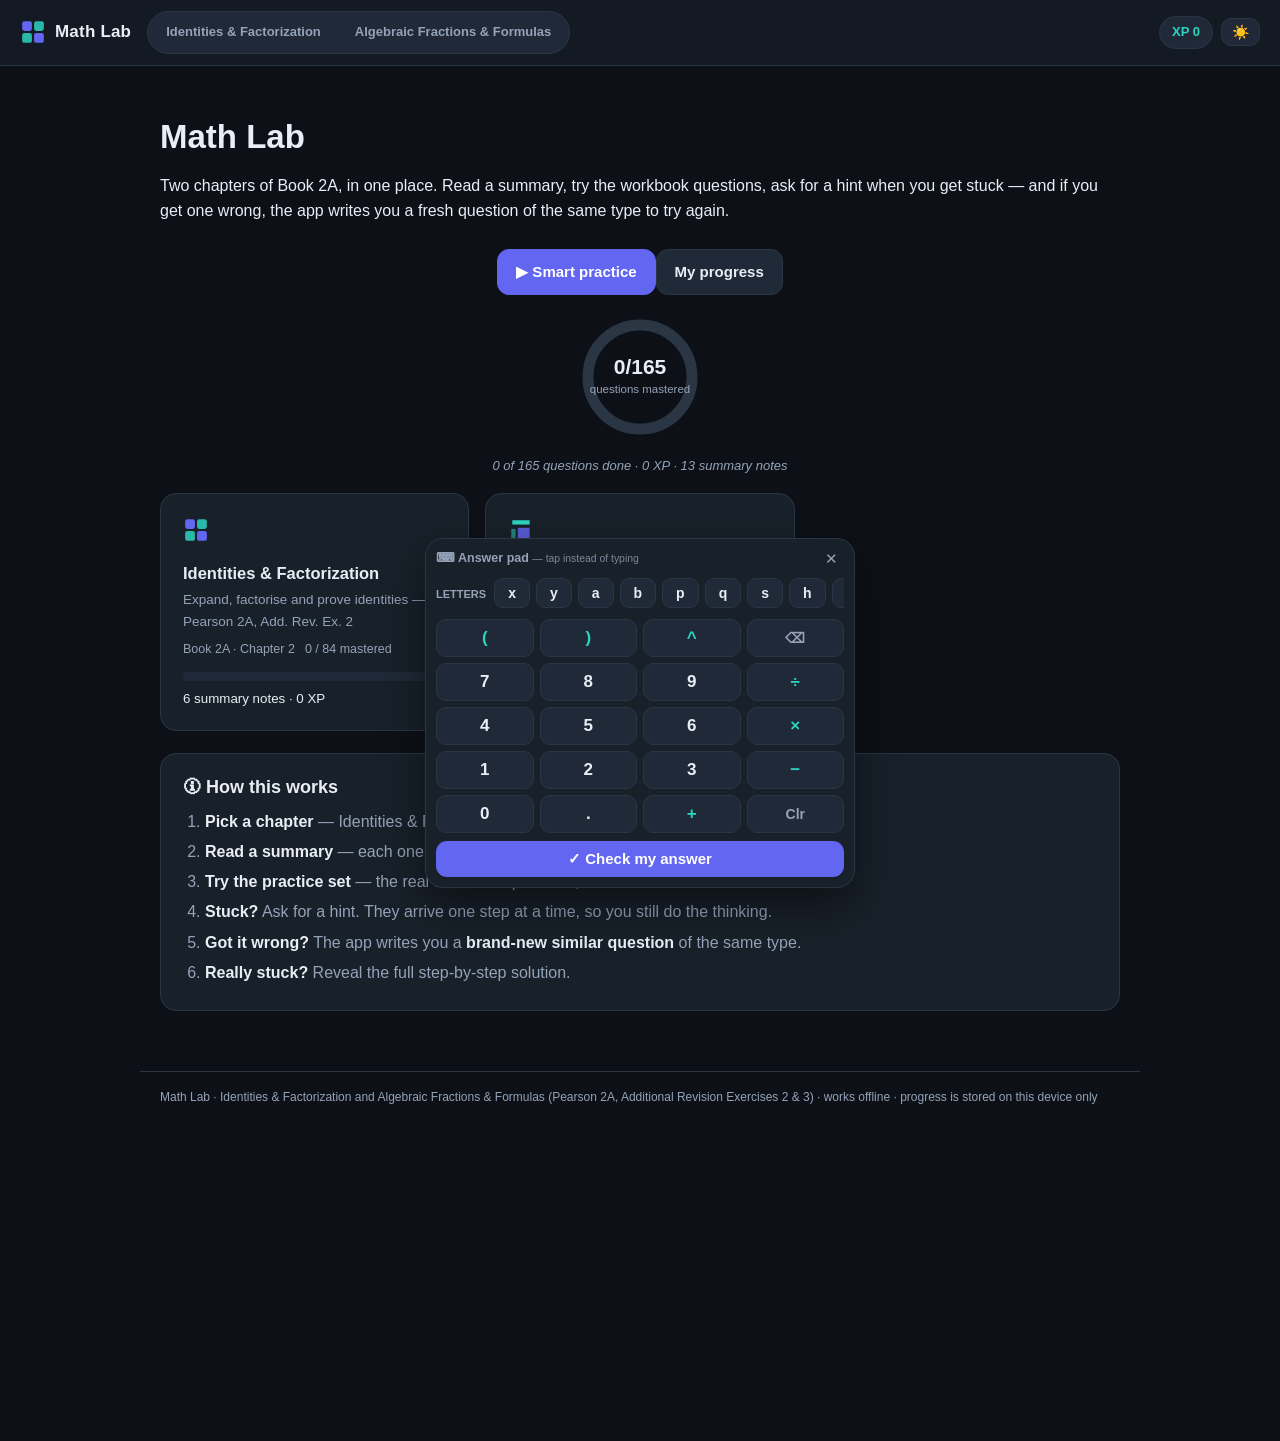
==== commit 71bc2502: "Add a tap-to-enter answer pad for students A floating keypad (js/keypad.js, shell-level so both chap" ====
--- a/index.html
+++ b/index.html
@@ -286,6 +286,69 @@
 
 @media (max-width: 780px) {
   .chap-switch { display: none; }
+}
+
+/* ==========================================================================
+   Answer pad (js/keypad.js) — tap-to-enter answer keypad for students
+   ========================================================================== */
+.kp {
+  position: fixed; left: 50%; bottom: 12px; transform: translateX(-50%);
+  z-index: 60; width: min(430px, calc(100vw - 20px));
+  background: var(--card); border: 1px solid var(--line); border-radius: 18px;
+  box-shadow: 0 18px 44px rgba(0, 0, 0, .45); padding: 8px 10px 10px;
+  font-size: 14px; user-select: none; -webkit-user-select: none;
+}
+.kp-head { display: flex; align-items: center; justify-content: space-between; margin-bottom: 8px; }
+.kp-title { font-size: 12.5px; font-weight: 700; color: var(--fg2); }
+.kp-title small { font-weight: 500; opacity: .8; }
+.kp-close {
+  background: none; border: 0; color: var(--fg2); cursor: pointer;
+  font-size: 15px; line-height: 1; padding: 4px 6px; border-radius: 8px;
+}
+.kp-close:hover { background: var(--card2); color: var(--fg); }
+
+.kp-vars { display: flex; align-items: center; gap: 8px; margin-bottom: 8px; }
+.kp-vars-lab { font-size: 11px; font-weight: 700; color: var(--fg2); text-transform: uppercase; flex: none; }
+.kp-vars-list {
+  display: flex; gap: 6px; overflow-x: auto; padding-bottom: 3px;
+  scrollbar-width: thin; flex: 1;
+}
+.kp-vars-list::-webkit-scrollbar { height: 5px; }
+.kp-vars-list::-webkit-scrollbar-thumb { background: var(--line); border-radius: 99px; }
+
+.kp-grid { display: grid; grid-template-columns: repeat(4, 1fr); gap: 6px; }
+.kp-key {
+  padding: 8px 0; border-radius: 10px; border: 1px solid var(--line);
+  background: var(--card2); color: var(--fg); font-size: 17px; font-weight: 700;
+  font-family: inherit; cursor: pointer; transition: transform .06s, background .12s;
+}
+.kp-key:hover { border-color: var(--acc); }
+.kp-key:active { transform: scale(.94); background: var(--acc); color: #fff; }
+.kp-op { color: var(--acc2); }
+.kp-op:active { background: var(--acc2); color: #04211d; }
+.kp-fn { font-size: 14px; color: var(--fg2); }
+.kp-var { padding: 6px 13px; font-size: 14px; border-radius: 9px; flex: none; }
+
+.kp-check {
+  width: 100%; margin-top: 8px; padding: 9px 0; border: 0; border-radius: 11px;
+  background: var(--acc); color: #fff; font-size: 15px; font-weight: 800;
+  font-family: inherit; cursor: pointer; transition: transform .06s;
+}
+.kp-check:active { transform: scale(.98); }
+
+.kp-fab {
+  position: fixed; right: 14px; bottom: 14px; z-index: 60;
+  width: 48px; height: 48px; border-radius: 50%; border: 1px solid var(--line);
+  background: var(--card); color: var(--fg); font-size: 19px; cursor: pointer;
+  box-shadow: 0 8px 22px rgba(0, 0, 0, .35);
+}
+.kp-hidden { display: none !important; }
+
+/* leave room for the docked pad so it never hides the footer or feedback */
+body.kp-docked { padding-bottom: 300px; }
+
+@media (max-width: 520px) {
+  .kp { bottom: 0; border-radius: 16px 16px 0 0; width: 100vw; left: 0; transform: none; }
 }
 </style>
 </head>
@@ -500,6 +563,10 @@
   appEl.appendChild(renderFooter());
   topic.mount(host);
   topic.route(path);
+  /* the answer pad: show each chapter's own letters, and put the caret in
+     the first answer box (both chapters focus too early to do it themselves) */
+  if (window.__ML.refreshKeypad) window.__ML.refreshKeypad();
+  if (window.__ML.focusAnswerBox) setTimeout(window.__ML.focusAnswerBox, 60);
 }
 
 function route() {
@@ -7279,5 +7346,269 @@
   return Object.assign(__api, { BANK: BANK, SETS: SETS, LEARN: LEARN });
 })();
 </script>
+<script>/* ==========================================================================
+   keypad.js — tap-to-enter answer pad for Math Lab
+
+   Lives in the shell rather than inside a chapter so both apps get it for
+   free: it watches for focus landing on any answer field (.ans-in,
+   .const-in, .text-in) and floats a keypad above the page footer.
+
+   Everything the pad inserts is plain ASCII that BOTH engines already
+   accept — '*', '/', '^', '-', '+', '(', ')' — so nothing downstream had to
+   change. The Fraction chapter converts them for marking, and the Identity
+   chapter strips '*' and normalises unicode, so either way it marks fine.
+   ========================================================================== */
+(function () {
+  'use strict';
+
+  var OPEN_KEY = 'mathlab_keypad_open';
+
+  /* Letters each chapter actually uses, most common first. */
+  var VARS = {
+    identity: ['x', 'y', 'a', 'b', 'p', 'q', 's', 'h', 'm', 'k', 't', 'z', 'n', 'c', 'v', 'u'],
+    frac: ['x', 'y', 'a', 'b', 'c', 'm', 'n', 'p', 'q', 'k', 'h', 'v', 'u', 'r', 'd', 't', 'π']
+  };
+
+  /* [ label , what gets inserted ] */
+  var GRID = [
+    [['(', '('], [')', ')'], ['^', '^'], ['⌫', null]],
+    [['7', '7'], ['8', '8'], ['9', '9'], ['÷', '/']],
+    [['4', '4'], ['5', '5'], ['6', '6'], ['×', '*']],
+    [['1', '1'], ['2', '2'], ['3', '3'], ['−', '-']],
+    [['0', '0'], ['.', '.'], ['+', '+'], ['Clr', 'clear']]
+  ];
+
+  var INPUT_SEL = 'input.ans-in, input.const-in, input.text-in';
+  var panel = null, target = null, open = true, dismissed = false;
+
+  try {
+    open = localStorage.getItem(OPEN_KEY) !== '0';
+    /* An explicit "hide" is remembered for the session, so students with a
+       real keyboard are not nagged back on every focus. Tapping the pad's
+       floating button clears it again. */
+    dismissed = open === false;
+  } catch (e) { open = true; dismissed = false; }
+
+  /* Both chapters build their answer box before it is attached to the DOM,
+     so their own focus() silently does nothing. Focus it here instead — and
+     lift it just above the docked pad so students can see what they tap. */
+  function focusAnswerBox() {
+    var box = document.querySelector(INPUT_SEL);
+    if (!box || box === target) return;
+    try { box.focus({ preventScroll: true }); } catch (e) { box.focus(); }
+    target = box;
+    refreshVars();
+    if (open) liftAbovePad(box);
+  }
+  function liftAbovePad(box) {
+    if (!box.getBoundingClientRect || !panel) return;
+    var b = box.getBoundingClientRect();
+    var padTop = panel.getBoundingClientRect().top;
+    var gap = 22;
+    var hidden = b.bottom - (padTop - gap);
+    if (hidden <= 0) return;
+    try { window.scrollBy({ top: -hidden, behavior: 'smooth' }); }
+    catch (e) { window.scrollBy(0, -hidden); }
+  }
+
+  /* ------------------------------------------------------------ utils -- */
+  function setOpen(v) {
+    open = v;
+    dismissed = !v;
+    try { localStorage.setItem(OPEN_KEY, v ? '1' : '0'); } catch (e) { /* ignore */ }
+    apply();
+  }
+  function current() {
+    /* drop a stale reference left behind by a re-render */
+    if (target && !document.body.contains(target)) target = null;
+    return target;
+  }
+  function fire(el) {
+    el.dispatchEvent(new Event('input', { bubbles: true }));
+  }
+  function insert(text) {
+    var t = current();
+    if (!t) return;
+    var s = t.selectionStart, e = t.selectionEnd;
+    if (s === null || s === undefined) s = e = t.value.length;
+    t.value = t.value.slice(0, s) + text + t.value.slice(e);
+    var p = s + text.length;
+    try { t.setSelectionRange(p, p); } catch (err) { /* not supported */ }
+    try { t.focus(); } catch (err) { /* ignore */ }
+    fire(t);
+  }
+  function backspace() {
+    var t = current();
+    if (!t) return;
+    var s = t.selectionStart, e = t.selectionEnd;
+    if (s === null || s === undefined) s = e = t.value.length;
+    if (s === e) s = Math.max(0, s - 1);
+    t.value = t.value.slice(0, s) + t.value.slice(e);
+    try { t.setSelectionRange(s, s); t.focus(); } catch (err) { /* ignore */ }
+    fire(t);
+  }
+  function clear() {
+    var t = current();
+    if (!t) return;
+    t.value = '';
+    try { t.focus(); } catch (err) { /* ignore */ }
+    fire(t);
+  }
+  function submit() {
+    var t = current();
+    if (!t) return;
+    var zone = t.closest('.answer-zone') || t.parentNode;
+    if (!zone) return;
+    var btns = Array.prototype.slice.call(zone.querySelectorAll('button'));
+    for (var i = 0; i < btns.length; i++) {
+      if (/check/i.test(btns[i].textContent || '')) { btns[i].click(); break; }
+    }
+    /* the pad floats, so make sure the feedback is actually on screen */
+    setTimeout(function () {
+      var fb = document.querySelector('.fb, .feedback > div');
+      if (fb && fb.scrollIntoView) fb.scrollIntoView({ block: 'center', behavior: 'smooth' });
+    }, 80);
+  }
+
+  /* ------------------------------------------------------------ build -- */
+  function keyBtn(label, text, cls) {
+    var b = document.createElement('button');
+    b.type = 'button';
+    b.className = 'kp-key' + (cls ? ' ' + cls : '');
+    b.textContent = label;
+    /* keep the caret in the answer box — without this the blur would fire
+       before the click and the pad would lose its target */
+    var keep = function (e) { e.preventDefault(); };
+    b.addEventListener('mousedown', keep);
+    b.addEventListener('touchstart', keep, { passive: false });
+    b.addEventListener('click', function (e) {
+      e.preventDefault();
+      if (text === null) backspace();
+      else if (text === 'clear') clear();
+      else insert(text);
+    });
+    return b;
+  }
+
+  function build() {
+    panel = document.createElement('div');
+    panel.className = 'kp';
+
+    var head = document.createElement('div');
+    head.className = 'kp-head';
+    var title = document.createElement('span');
+    title.className = 'kp-title';
+    title.innerHTML = '⌨ Answer pad <small>— tap instead of typing</small>';
+    var close = document.createElement('button');
+    close.type = 'button';
+    close.className = 'kp-close';
+    close.title = 'Hide the pad';
+    close.textContent = '✕';
+    close.addEventListener('click', function () { setOpen(false); });
+    head.append(title, close);
+    panel.appendChild(head);
+
+    var vars = document.createElement('div');
+    vars.className = 'kp-vars';
+    var vlab = document.createElement('span');
+    vlab.className = 'kp-vars-lab';
+    vlab.textContent = 'letters';
+    vars.appendChild(vlab);
+    var list = document.createElement('div');
+    list.className = 'kp-vars-list';
+    vars.appendChild(list);
+    panel.appendChild(vars);
+    panel._vars = list;
+
+    var grid = document.createElement('div');
+    grid.className = 'kp-grid';
+    GRID.forEach(function (row) {
+      row.forEach(function (pair) {
+        var isOp = pair[1] !== null && !/^[0-9.]$/.test(pair[1]);
+        var isFn = pair[1] === null || pair[1] === 'clear';
+        grid.appendChild(keyBtn(pair[0], pair[1], isFn ? 'kp-fn' : (isOp ? 'kp-op' : '')));
+      });
+    });
+    panel.appendChild(grid);
+
+    var go = document.createElement('button');
+    go.type = 'button';
+    go.className = 'kp-check';
+    go.innerHTML = '✓ Check my answer';
+    go.addEventListener('mousedown', function (e) { e.preventDefault(); });
+    go.addEventListener('touchstart', function (e) { e.preventDefault(); }, { passive: false });
+    go.addEventListener('click', function (e) { e.preventDefault(); submit(); });
+    panel.appendChild(go);
+
+    document.body.appendChild(panel);
+
+    /* collapsed state -> small floating re-open button */
+    var fab = document.createElement('button');
+    fab.type = 'button';
+    fab.className = 'kp-fab';
+    fab.title = 'Show the answer pad';
+    fab.textContent = '⌨';
+    fab.addEventListener('click', function () { setOpen(true); });
+    document.body.appendChild(fab);
+    panel._fab = fab;
+
+    apply();
+  }
+
+  function apply() {
+    if (!panel) return;
+    panel.classList.toggle('kp-hidden', !open);
+    panel._fab.classList.toggle('kp-hidden', open);
+    document.body.classList.toggle('kp-docked', open);
+  }
+
+  function refreshVars() {
+    if (!panel || !panel._vars) return;
+    var topic = window.__ML && window.__ML.current;
+    var wanted = (topic && VARS[topic]) || VARS.identity;
+    var seen = {};
+    var list = panel._vars;
+    list.innerHTML = '';
+    /* anything already typed stays available even if it is off-list */
+    var extra = [];
+    if (target && target.value) {
+      (target.value.match(/[a-zA-Zπ]/g) || []).forEach(function (c) { extra.push(c); });
+    }
+    wanted.concat(extra).forEach(function (v) {
+      if (seen[v]) return;
+      seen[v] = 1;
+      list.appendChild(keyBtn(v, v, 'kp-var'));
+    });
+  }
+
+  /* ------------------------------------------------------------ wiring - */
+  function init() {
+    build();
+    refreshVars();
+
+    document.addEventListener('focusin', function (e) {
+      var el = e.target;
+      if (!el || !el.matches || !el.matches(INPUT_SEL)) return;
+      target = el;
+      refreshVars();
+      if (!open && !dismissed) setOpen(true);
+      if (open) liftAbovePad(el);
+    });
+
+    /* re-render clears these; nothing to do until the next focus */
+    document.addEventListener('focusout', function (e) {
+      var el = e.target;
+      if (el === target) refreshVars();
+    });
+
+    /* used by the shell when it swaps chapters / renders a question */
+    window.__ML.refreshKeypad = refreshVars;
+    window.__ML.focusAnswerBox = focusAnswerBox;
+  }
+
+  if (document.readyState === 'loading') document.addEventListener('DOMContentLoaded', init);
+  else init();
+})();
+</script>
 </body>
 </html>
